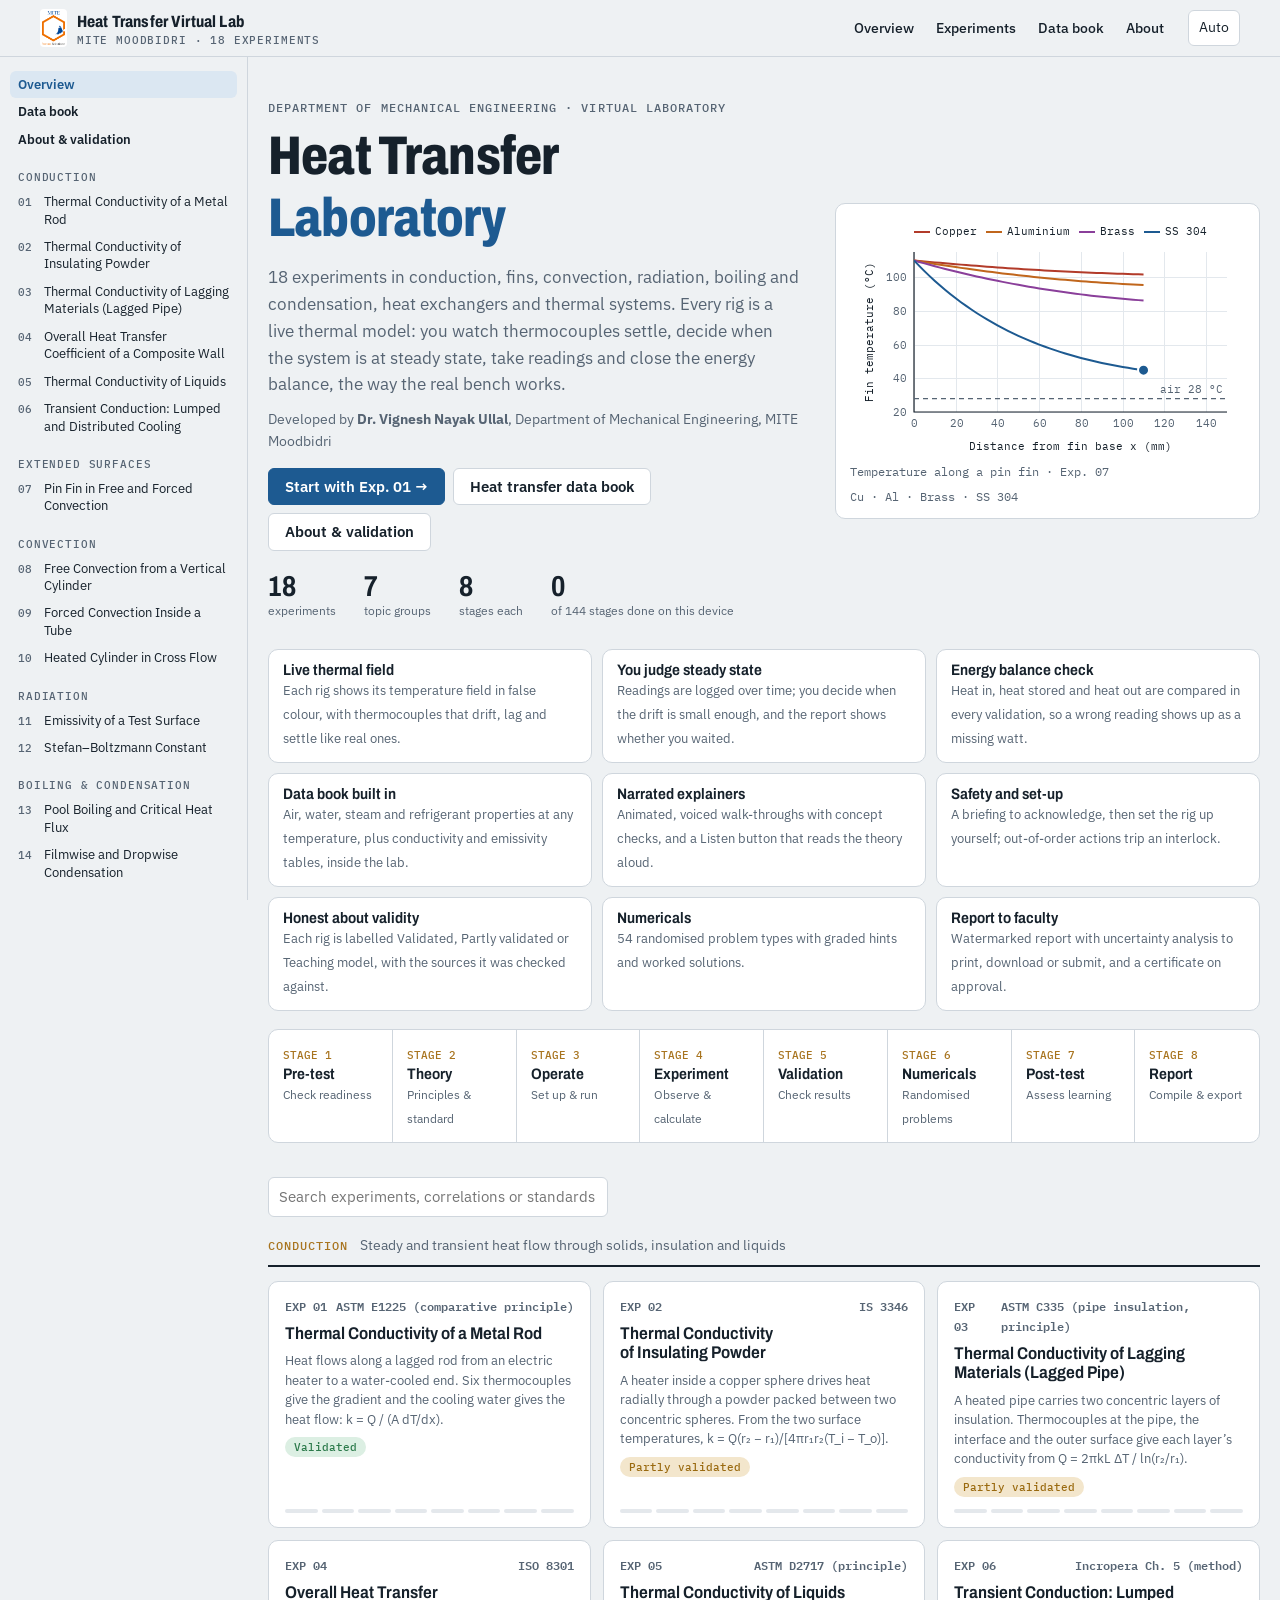
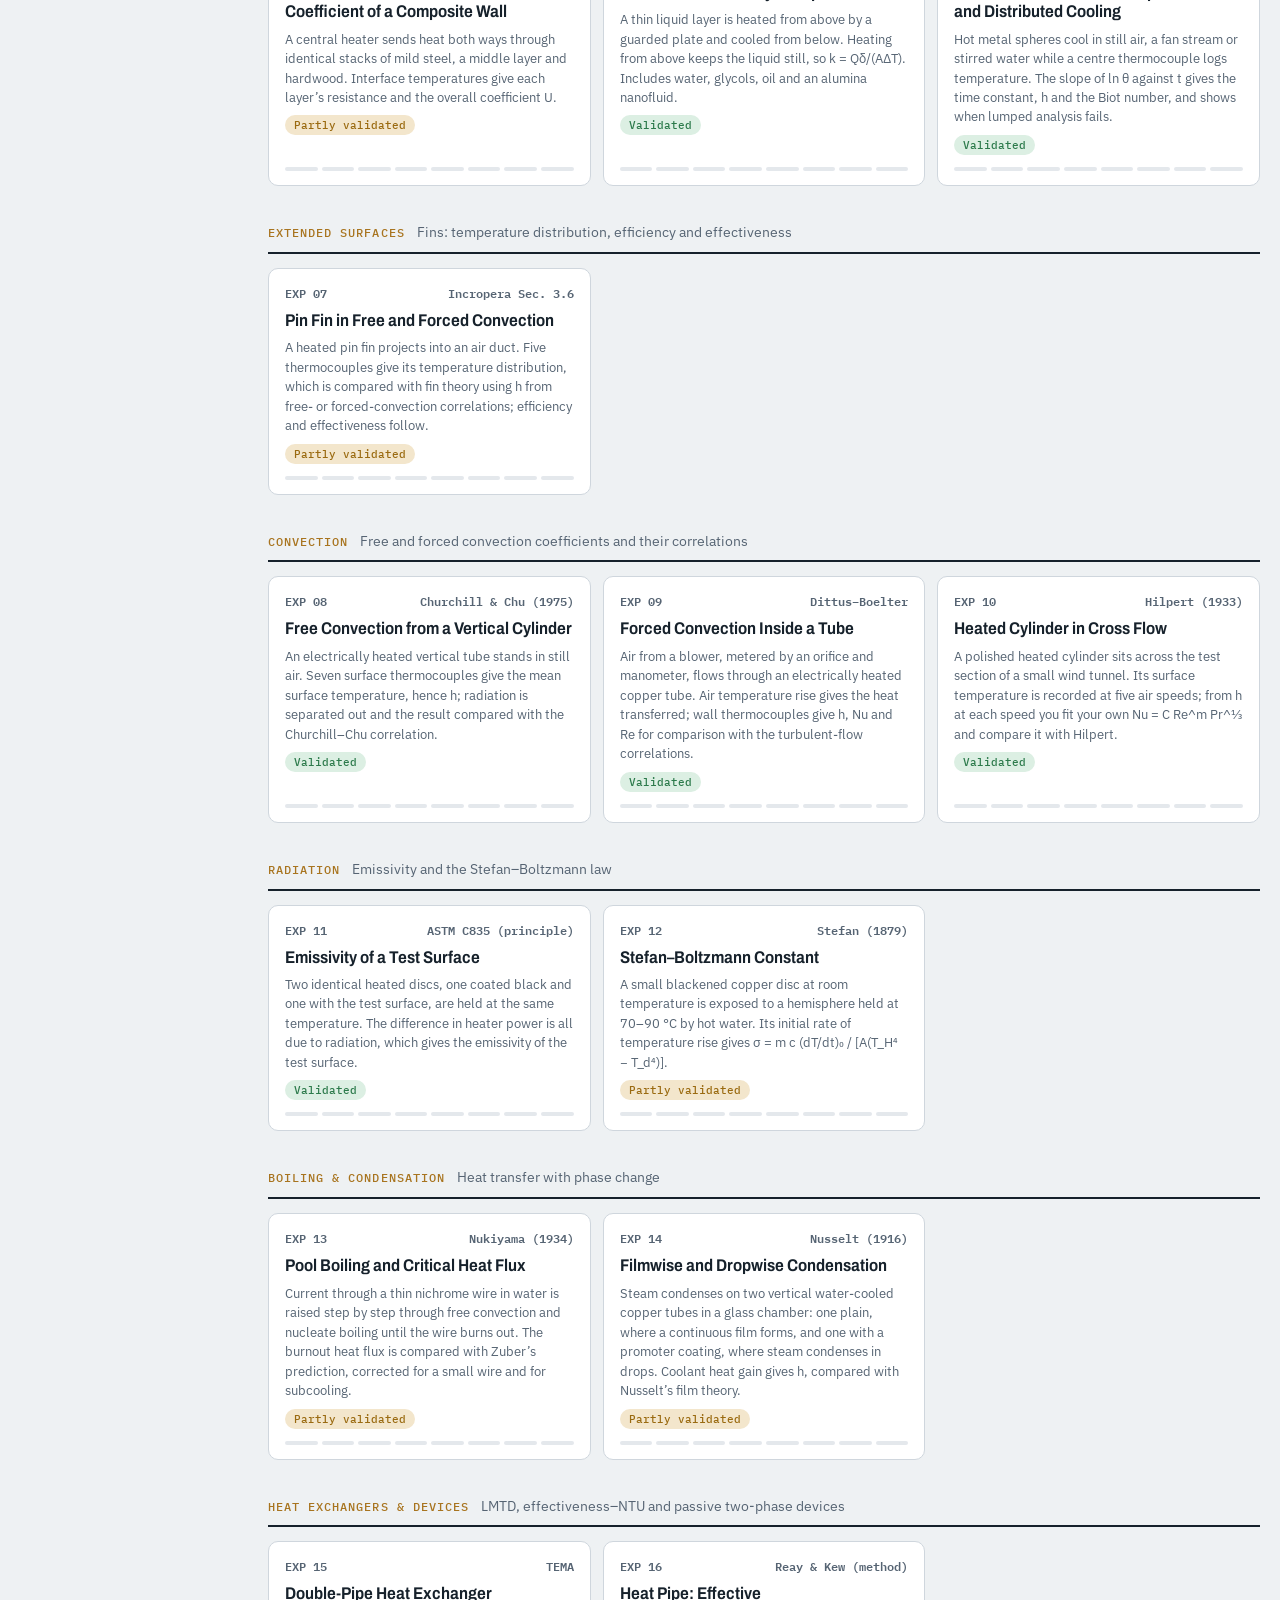
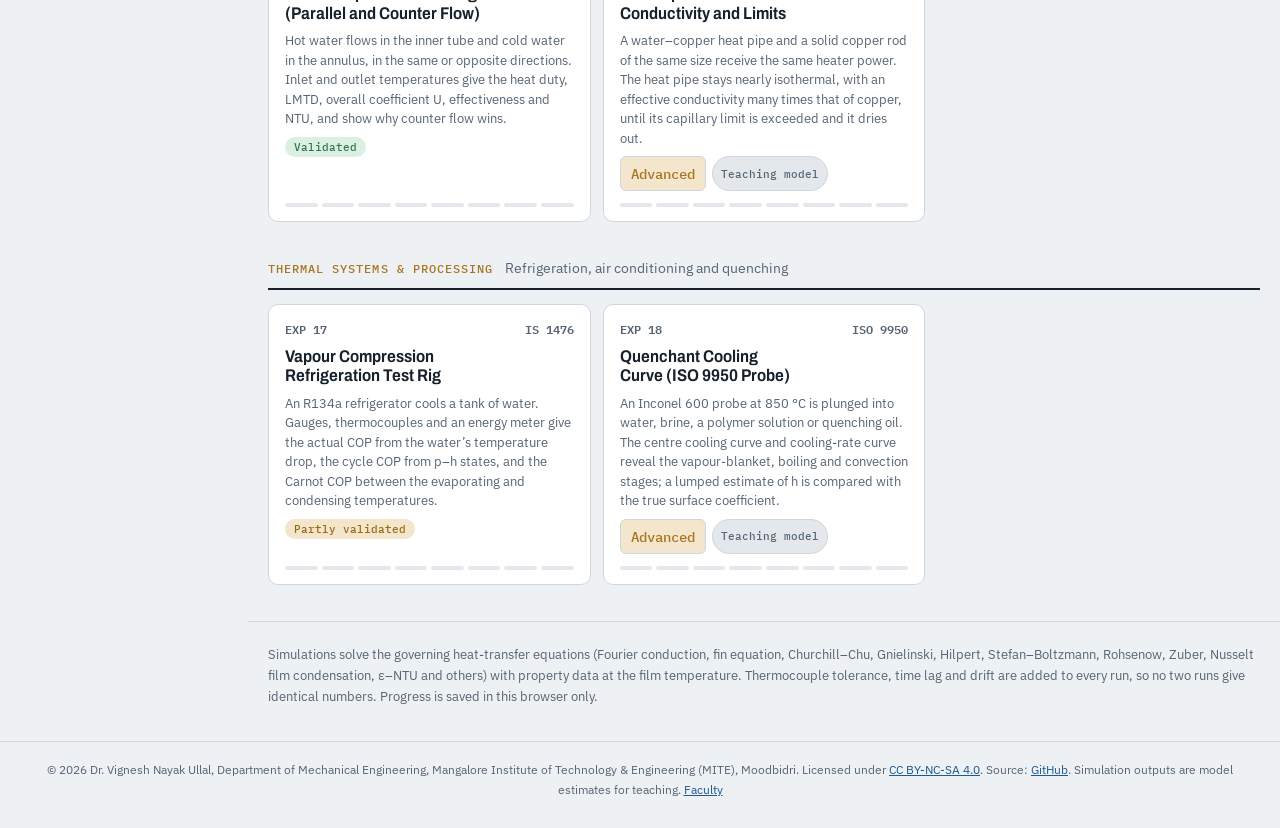
==== index.html @ 29c1ad01 "Heat Transfer Virtual Lab v1.0: 18 experiments, data book, live thermal fields Eight-stage virtual l" ====
<!doctype html>
<html lang="en">
<head>
<!-- Built file: edit dev.html and assets/, then run  node tools/build.js -->
<meta charset="utf-8">
<meta name="viewport" content="width=device-width, initial-scale=1, viewport-fit=cover">
<title>Heat Transfer Virtual Lab</title>
<meta name="description" content="Virtual heat transfer laboratory: simulated experiments in conduction, fins, convection, radiation, boiling and condensation, heat exchangers and thermal systems, each with pre-test, theory, operation, experiment, validation, numericals, post-test and report stages.">
<link rel="preconnect" href="https://fonts.googleapis.com">
<link rel="preconnect" href="https://fonts.gstatic.com" crossorigin>
<link rel="stylesheet" href="https://fonts.googleapis.com/css2?family=Archivo:wdth,wght@75..100,500..800&family=IBM+Plex+Sans:wght@400;500;600&family=IBM+Plex+Mono:wght@400;500&display=swap">
<style>
/* Layout concept: a test-house workbench — a quiet steel-grey ground, specimen data set in mono like a test certificate,
   one tempered-steel blue for action and a straw-temper accent for live/measured values. */
:root{
  --bg:#eef1f3; --surface:#ffffff; --sunk:#e4e8ec; --ink:#16212b; --muted:#566473; --line:#cfd6dd; --grid:#e3e8ed;
  --accent:#1d5a91; --accent-ink:#ffffff; --accent-soft:#dbe7f2; --straw:#a8741f; --straw-soft:#f3e6cc;
  --ok:#2c7a4b; --ok-soft:#dcefe3; --bad:#b23b2a; --bad-soft:#f6dfda; --warn:#9a6a10;
  --machine:#5b6b7a; --machine-2:#8796a4; --steel:#aab6c1; --steel-dark:#6f7d8a; --spec:#c9a46a; --fluid:#4f8fc7; --heat:#c4472f; --insul:#d9cfae; --cool:#5aa0d6;
  --s1:#1d5a91; --s2:#c0661c; --s3:#2c7a4b; --s4:#8a3f9a; --s5:#b23b2a; --s6:#4c7c86;
  --panel:#16212b; --panel-ink:#e9eef2; --paper:#ffffff; --paper-ink:#141c24; --paper-muted:#55606b; --paper-line:#c9d0d7;
  --f-display:"Archivo","Arial Narrow",Arial,sans-serif;
  --f-body:"IBM Plex Sans","Segoe UI",Roboto,Helvetica,Arial,sans-serif;
  --f-mono:"IBM Plex Mono",ui-monospace,"Cascadia Mono",Consolas,monospace;
  --r:6px; --r-lg:10px;
}
@media (prefers-color-scheme: dark){ :root:not([data-theme="light"]){
  --bg:#0f1419; --surface:#161e26; --sunk:#1c252f; --ink:#e2e8ee; --muted:#94a3b2; --line:#2c3845; --grid:#222c37;
  --accent:#6ea6dc; --accent-ink:#0b1520; --accent-soft:#1d3044; --straw:#dcaa5c; --straw-soft:#3a2f1d;
  --ok:#5fbf86; --ok-soft:#173226; --bad:#ec7b67; --bad-soft:#3b1f1a; --warn:#e2b04f;
  --machine:#7d8d9c; --machine-2:#5d6c7a; --steel:#8f9eab; --steel-dark:#cbd5de; --spec:#d8b47a; --fluid:#6aa7dd; --heat:#e0684e; --insul:#5e5640; --cool:#5a9fd8;
  --s1:#6ea6dc; --s2:#e8924a; --s3:#5fbf86; --s4:#c387d0; --s5:#ec7b67; --s6:#7fb5bf;
  --panel:#070b0f; --panel-ink:#dbe3ea;
  color-scheme:dark }}
:root[data-theme="dark"]{
  --bg:#0f1419; --surface:#161e26; --sunk:#1c252f; --ink:#e2e8ee; --muted:#94a3b2; --line:#2c3845; --grid:#222c37;
  --accent:#6ea6dc; --accent-ink:#0b1520; --accent-soft:#1d3044; --straw:#dcaa5c; --straw-soft:#3a2f1d;
  --ok:#5fbf86; --ok-soft:#173226; --bad:#ec7b67; --bad-soft:#3b1f1a; --warn:#e2b04f;
  --machine:#7d8d9c; --machine-2:#5d6c7a; --steel:#8f9eab; --steel-dark:#cbd5de; --spec:#d8b47a; --fluid:#6aa7dd; --heat:#e0684e; --insul:#5e5640; --cool:#5a9fd8;
  --s1:#6ea6dc; --s2:#e8924a; --s3:#5fbf86; --s4:#c387d0; --s5:#ec7b67; --s6:#7fb5bf;
  --panel:#070b0f; --panel-ink:#dbe3ea;
  color-scheme:dark }

*{box-sizing:border-box}
[hidden]{display:none!important}
html{-webkit-text-size-adjust:100%}
body{margin:0;background:var(--bg);color:var(--ink);font:15px/1.6 var(--f-body)}
a{color:var(--accent)}
h1,h2,h3,h4{font-family:var(--f-display);font-stretch:88%;line-height:1.15;text-wrap:balance;margin:0}
h1{font-size:clamp(1.7rem,3.6vw,2.6rem);font-weight:750;letter-spacing:-.01em}
h2{font-size:1.45rem;font-weight:700}
h3{font-size:1.12rem;font-weight:650}
h4{font-size:.98rem;font-weight:650}
p{margin:0}
.mono,code,kbd{font-family:var(--f-mono);font-size:.92em}
.num{font-variant-numeric:tabular-nums}
.eyebrow{font:500 .72rem/1.2 var(--f-mono);letter-spacing:.09em;text-transform:uppercase;color:var(--muted)}
.muted{color:var(--muted)}
.wrap{max-width:1240px;margin:0 auto;padding-inline:20px}
:focus-visible{outline:2px solid var(--accent);outline-offset:2px}
button,input,select,textarea{font:inherit;color:inherit}

/* ---------- top bar */
.topbar{position:sticky;top:env(safe-area-inset-top,0px);z-index:20;background:color-mix(in srgb,var(--bg) 88%,transparent);backdrop-filter:blur(8px);border-bottom:1px solid var(--line)}
.topbar .wrap{display:flex;align-items:center;gap:14px;min-height:56px;flex-wrap:wrap}
.brand{display:flex;align-items:center;gap:10px;text-decoration:none;color:var(--ink);min-width:0}
.brand-mark{width:30px;height:30px;flex:none}
.brand b{font:750 1.02rem/1.1 var(--f-display);font-stretch:80%;letter-spacing:.01em}
.brand span{display:block;font:500 .66rem/1.2 var(--f-mono);letter-spacing:.08em;text-transform:uppercase;color:var(--muted)}
.topbar .spacer{flex:1}
.iconbtn{border:1px solid var(--line);background:var(--surface);border-radius:var(--r);padding:6px 10px;cursor:pointer;font-size:.85rem;color:var(--ink)}
.iconbtn:hover{border-color:var(--accent)}

/* ---------- buttons & forms */
.btn{display:inline-flex;align-items:center;gap:8px;border:1px solid var(--accent);background:var(--accent);color:var(--accent-ink);border-radius:var(--r);padding:8px 16px;font-weight:600;cursor:pointer;text-decoration:none;font-size:.92rem;line-height:1.3}
.btn:hover{filter:brightness(1.07)}
.btn:disabled{opacity:.45;cursor:not-allowed;filter:none}
.btn.ghost{background:transparent;color:var(--accent)}
.btn.quiet{background:var(--surface);border-color:var(--line);color:var(--ink)}
.btn.small{padding:5px 11px;font-size:.84rem}
.field{display:flex;flex-direction:column;gap:4px;min-width:0}
.field label{font-size:.8rem;color:var(--muted);font-weight:500}
.field .hint{font-size:.74rem;color:var(--muted)}
input:not([type]),input[type=text],input[type=number],input[type=date],select,textarea{width:100%;background:var(--surface);border:1px solid var(--line);border-radius:var(--r);padding:7px 10px;font-size:.92rem}
textarea{min-height:84px;resize:vertical;line-height:1.5}
input:focus,select:focus,textarea:focus{border-color:var(--accent);outline:none;box-shadow:0 0 0 3px var(--accent-soft)}
input[type=range]{width:100%;accent-color:var(--accent)}
.unit-in{display:flex;align-items:stretch}
.unit-in input{border-top-right-radius:0;border-bottom-right-radius:0;font-family:var(--f-mono)}
.unit-in .u{display:flex;align-items:center;padding:0 9px;border:1px solid var(--line);border-left:0;border-radius:0 var(--r) var(--r) 0;background:var(--sunk);font:.78rem var(--f-mono);color:var(--muted);white-space:nowrap}

/* ---------- home */
.hero{padding-block:44px 28px;display:grid;grid-template-columns:minmax(0,1.25fr) minmax(0,1fr);gap:36px;align-items:center}
.hero h1{font-size:clamp(2rem,4.8vw,3.4rem);font-weight:800;font-stretch:78%;letter-spacing:-.015em}
.hero h1 em{font-style:normal;color:var(--accent)}
.hero p.lede{margin-top:14px;font-size:1.05rem;max-width:58ch;color:var(--muted)}
.hero-stats{display:flex;gap:28px;margin-top:22px;flex-wrap:wrap}
.hero-stats div{display:flex;flex-direction:column}
.hero-stats b{font:700 1.8rem/1 var(--f-display);font-stretch:80%}
.hero-stats span{font-size:.78rem;color:var(--muted)}
.hero-fig{background:var(--surface);border:1px solid var(--line);border-radius:var(--r-lg);padding:14px;min-width:0}
.hero-fig canvas{width:100%;height:240px;display:block}
.hero-fig .cap{display:flex;justify-content:space-between;gap:10px;font:.74rem var(--f-mono);color:var(--muted);margin-top:6px;flex-wrap:wrap}
.flow{display:flex;gap:0;margin:8px 0 34px;border:1px solid var(--line);border-radius:var(--r-lg);overflow:hidden;background:var(--surface);flex-wrap:wrap}
.flow div{flex:1 1 120px;padding:12px 14px;border-right:1px solid var(--line);min-width:0}
.flow div:last-child{border-right:0}
.flow b{display:block;font:650 .95rem var(--f-display);font-stretch:88%}
.flow span{font-size:.76rem;color:var(--muted)}
.flow i{font:500 .68rem var(--f-mono);font-style:normal;color:var(--straw)}
.toolbar{display:flex;gap:12px;align-items:center;margin-bottom:18px;flex-wrap:wrap}
.toolbar input{max-width:340px}
.cat{margin-bottom:36px}
.cat-head{display:flex;align-items:baseline;gap:12px;border-bottom:2px solid var(--ink);padding-bottom:8px;margin-bottom:14px;flex-wrap:wrap}
.cat-head .eyebrow{color:var(--straw)}
.cards{display:grid;grid-template-columns:repeat(auto-fill,minmax(260px,1fr));gap:12px}
.card{display:flex;flex-direction:column;gap:8px;background:var(--surface);border:1px solid var(--line);border-radius:var(--r-lg);padding:14px 16px;text-decoration:none;color:var(--ink);transition:border-color .15s,transform .15s;min-width:0}
.card:hover{border-color:var(--accent);transform:translateY(-1px)}
.card .no{font:600 .72rem var(--f-mono);color:var(--muted);display:flex;justify-content:space-between;gap:8px}
.card h3{font-size:1.06rem}
.card p{font-size:.84rem;color:var(--muted);line-height:1.45}
.pips{display:flex;gap:4px;margin-top:auto;padding-top:4px}
.pips i{flex:1;height:4px;border-radius:2px;background:var(--sunk)}
.pips i.on{background:var(--accent)}
.badge{display:inline-flex;align-items:center;gap:4px;font:500 .7rem var(--f-mono);padding:2px 7px;border-radius:999px;background:var(--sunk);color:var(--muted);white-space:nowrap}
.badge.opt{background:var(--straw-soft);color:var(--straw)}
.foot{border-top:1px solid var(--line);padding-block:22px 34px;color:var(--muted);font-size:.82rem;margin-top:20px}

/* ---------- experiment page */
.exp-head{padding-block:22px 14px;display:grid;grid-template-columns:minmax(0,1fr) auto;gap:16px;align-items:end}
.crumb{font-size:.82rem;color:var(--muted);margin-bottom:8px}
.crumb a{color:var(--muted)}
.exp-head .aim{margin-top:8px;color:var(--muted);max-width:80ch}
.chips{display:flex;gap:6px;flex-wrap:wrap;margin-top:10px}
.stages{display:grid;grid-template-columns:repeat(8,minmax(0,1fr));border:1px solid var(--line);border-radius:var(--r-lg);background:var(--surface);overflow:hidden;position:sticky;top:calc(env(safe-area-inset-top,0px) + 56px);z-index:10}
.stage-btn{display:flex;flex-direction:column;align-items:flex-start;gap:1px;border:0;border-right:1px solid var(--line);background:transparent;padding:9px 12px;cursor:pointer;text-align:left;min-width:0}
.stage-btn:last-child{border-right:0}
.stage-btn .k{font:500 .66rem var(--f-mono);color:var(--muted);display:flex;gap:6px;align-items:center}
.stage-btn .t{font:650 .92rem var(--f-display);font-stretch:88%;white-space:nowrap;overflow:hidden;text-overflow:ellipsis;max-width:100%}
.stage-btn .dot{width:7px;height:7px;border-radius:50%;background:var(--sunk);border:1px solid var(--line)}
.stage-btn.done .dot{background:var(--ok);border-color:var(--ok)}
.stage-btn.locked{opacity:.5}
.stage-btn[aria-selected=true]{background:var(--accent-soft);box-shadow:inset 0 -3px 0 var(--accent)}
.stage{padding-block:22px 10px;min-height:50vh}
.stage-foot{display:flex;justify-content:space-between;gap:10px;padding-block:14px 40px;border-top:1px solid var(--line);margin-top:20px;flex-wrap:wrap}
.panel{background:var(--surface);border:1px solid var(--line);border-radius:var(--r-lg);padding:16px 18px;min-width:0}
.panel-h{display:flex;justify-content:space-between;align-items:baseline;gap:10px;margin-bottom:12px;flex-wrap:wrap}
.grid2{display:grid;grid-template-columns:minmax(0,1fr) minmax(0,1fr);gap:16px}
.stack{display:flex;flex-direction:column;gap:16px}
.note{background:var(--straw-soft);border-left:3px solid var(--straw);padding:10px 14px;border-radius:0 var(--r) var(--r) 0;font-size:.9rem}
.note.info{background:var(--accent-soft);border-left-color:var(--accent)}
.note.bad{background:var(--bad-soft);border-left-color:var(--bad)}
.lockmsg{padding:40px 20px;text-align:center;color:var(--muted)}
.lockmsg h3{color:var(--ink);margin-bottom:8px}

/* theory prose */
.prose{max-width:78ch}
.prose h3{margin:26px 0 10px}
.prose h3:first-child{margin-top:0}
.prose p,.prose ul,.prose ol{margin:0 0 12px}
.prose li{margin-bottom:4px}
.theory-grid{display:grid;grid-template-columns:minmax(0,1fr) 320px;gap:28px;align-items:start}
.theory-side{position:sticky;top:150px;display:flex;flex-direction:column;gap:14px}
.eq{font-family:var(--f-mono);background:var(--sunk);border-radius:var(--r);padding:10px 14px;margin:8px 0 14px;overflow-x:auto;font-size:.92rem;line-height:1.7}
.eq .w{color:var(--muted);font-size:.82rem;font-family:var(--f-body);display:block;margin-top:4px}
.formula-list{display:flex;flex-direction:column;gap:8px}
.formula-list div{border-bottom:1px dashed var(--line);padding-bottom:8px}
.formula-list div:last-child{border-bottom:0}
.formula-list b{display:block;font-size:.78rem;color:var(--muted);font-weight:500}
.formula-list code{font-size:.86rem}
.tbl-wrap{overflow-x:auto;border:1px solid var(--line);border-radius:var(--r);margin:6px 0 14px}
table.t{border-collapse:collapse;width:100%;font-size:.86rem}
table.t th,table.t td{padding:6px 10px;border-bottom:1px solid var(--line);text-align:left;vertical-align:top}
table.t th{background:var(--sunk);font-weight:600;font-size:.78rem;white-space:nowrap}
table.t td.n,table.t th.n{text-align:right;font-family:var(--f-mono);font-variant-numeric:tabular-nums;white-space:nowrap}
table.t tr:last-child td{border-bottom:0}
.steps{counter-reset:s;list-style:none;padding:0;margin:0}
.steps li{counter-increment:s;position:relative;padding:4px 0 6px 34px;font-size:.92rem}
.steps li::before{content:counter(s);position:absolute;left:0;top:4px;width:22px;height:22px;border-radius:50%;background:var(--sunk);font:600 .74rem/22px var(--f-mono);text-align:center;color:var(--muted)}
.steps li.cur::before{background:var(--straw);color:var(--surface)}
.steps li.past::before{background:var(--accent);color:var(--accent-ink)}
.steps li.cur{font-weight:600}

/* quiz */
.quiz{display:flex;flex-direction:column;gap:14px;max-width:860px}
.q{background:var(--surface);border:1px solid var(--line);border-radius:var(--r-lg);padding:14px 16px}
.q .qt{font-weight:600;margin-bottom:10px;display:flex;gap:10px}
.q .qt span{font:600 .78rem var(--f-mono);color:var(--muted);padding-top:2px}
.opts{display:grid;grid-template-columns:repeat(2,minmax(0,1fr));gap:6px}
.opt{display:flex;gap:8px;align-items:flex-start;border:1px solid var(--line);border-radius:var(--r);padding:7px 10px;cursor:pointer;font-size:.9rem}
.opt:hover{border-color:var(--accent)}
.opt input{margin-top:4px;accent-color:var(--accent)}
.opt.right{border-color:var(--ok);background:var(--ok-soft)}
.opt.wrong{border-color:var(--bad);background:var(--bad-soft)}
.why{margin-top:8px;font-size:.84rem;color:var(--muted)}
.score{display:flex;gap:18px;align-items:center;padding:14px 18px;background:var(--surface);border:1px solid var(--line);border-radius:var(--r-lg);flex-wrap:wrap}
.score b{font:750 2rem/1 var(--f-display);font-stretch:80%}

/* operate */
.op-grid{display:grid;grid-template-columns:280px minmax(0,1fr);gap:16px;align-items:start}
.op-side{display:flex;flex-direction:column;gap:14px}
.params{display:flex;flex-direction:column;gap:10px}
.rig{background:var(--sunk);border-radius:var(--r-lg);border:1px solid var(--line);position:relative;overflow:hidden}
.rig svg{display:block;width:100%;height:auto;max-height:380px}
.su-cap{display:flex;flex-direction:column;gap:2px;background:var(--panel);color:var(--panel-ink);border-left:4px solid var(--straw);border-radius:var(--r);padding:9px 14px;font-size:.88rem;min-width:0}
.su-cap .eyebrow{color:var(--straw)}
.su-cap b{font:650 1rem var(--f-display);font-stretch:88%}
.su-cap span:last-child{opacity:.85}
.rig .su-layer text{fill:var(--ink);font:500 11px var(--f-mono)}
.rig .su-tag rect{fill:var(--panel)} .rig .su-tag text{fill:var(--panel-ink)}
.readouts{display:grid;grid-template-columns:repeat(auto-fit,minmax(130px,1fr));gap:1px;background:var(--line);border:1px solid var(--line);border-radius:var(--r);overflow:hidden}
.readouts div{background:var(--panel);color:var(--panel-ink);padding:7px 10px;min-width:0}
.readouts span{display:block;font:500 .64rem var(--f-mono);letter-spacing:.06em;text-transform:uppercase;opacity:.7;white-space:nowrap;overflow:hidden;text-overflow:ellipsis}
.readouts b{font:500 1.12rem var(--f-mono);font-variant-numeric:tabular-nums;color:var(--straw)}
.readouts i{font:400 .72rem var(--f-mono);font-style:normal;opacity:.7;margin-left:4px}
.controls{display:flex;gap:8px;align-items:center;flex-wrap:wrap}
.progress{height:6px;background:var(--sunk);border-radius:3px;overflow:hidden;flex:1;min-width:120px}
.progress i{display:block;height:100%;background:var(--straw);width:0}
.chart-box{position:relative;min-width:0}
.chart-box canvas{width:100%;height:340px;display:block}
.liveview{min-width:0}
.liveview canvas{width:100%;max-width:640px;height:auto;display:block;margin:0 auto;border-radius:var(--r);image-rendering:auto}

/* svg apparatus colours */
.rig .bg{fill:var(--sunk)}
.rig .mach{fill:var(--machine)} .rig .mach2{fill:var(--machine-2)} .rig .steel{fill:var(--steel)} .rig .steelD{fill:var(--steel-dark)}
.rig .spec{fill:var(--spec)} .rig .disp{fill:var(--panel)} .rig .ink{fill:var(--ink)} .rig .mut{fill:var(--muted)} .rig .acc{fill:var(--accent)} .rig .straw{fill:var(--straw)} .rig .fluid{fill:var(--fluid)} .rig .surf{fill:var(--surface)} .rig .bad{fill:var(--bad)} .rig .okf{fill:var(--ok)}
.rig .ln{stroke:var(--ink);fill:none} .rig .lnm{stroke:var(--muted);fill:none} .rig .lna{stroke:var(--accent);fill:none} .rig .lns{stroke:var(--straw);fill:none} .rig .lnb{stroke:var(--bad);fill:none}
.rig text{fill:var(--ink);font:500 11px var(--f-mono)}
.rig text.m{fill:var(--muted);font-size:10px}
.rig text.big{font:600 14px var(--f-mono);fill:var(--straw)}

/* experiment / calc */
.calc{display:flex;flex-direction:column;gap:0}
.calc-row{display:grid;grid-template-columns:minmax(0,1.4fr) minmax(0,1fr) 140px;gap:12px;align-items:center;padding:10px 0;border-bottom:1px solid var(--line)}
.calc-row:last-child{border-bottom:0}
.calc-row .lbl b{display:block;font-weight:600;font-size:.92rem}
.calc-row .lbl code{font-size:.78rem;color:var(--muted)}
.calc-row .st{font:500 .78rem var(--f-mono);text-align:right}
.st.ok{color:var(--ok)} .st.bad{color:var(--bad)}
.figure{display:flex;flex-direction:column;gap:8px;align-items:center}
.figure canvas{max-width:100%;height:auto;border-radius:var(--r);border:1px solid var(--line)}
.figure .cap{font-size:.8rem;color:var(--muted);text-align:center;max-width:70ch}

/* validation */
.vbar{display:grid;grid-template-columns:minmax(0,180px) minmax(0,1fr) 80px;gap:10px;align-items:center;font-size:.84rem;padding:4px 0}
.vbar .track{position:relative;height:14px;background:var(--sunk);border-radius:3px}
.vbar .tol{position:absolute;top:0;bottom:0;background:var(--ok-soft);border-left:1px dashed var(--ok);border-right:1px dashed var(--ok)}
.vbar .mid{position:absolute;top:-2px;bottom:-2px;width:1px;background:var(--muted);left:50%}
.vbar .mk{position:absolute;top:1px;width:12px;height:12px;border-radius:50%;margin-left:-6px;background:var(--accent)}
.vbar .mk.bad{background:var(--bad)}
.meter{display:flex;gap:16px;align-items:center;flex-wrap:wrap}
.meter .big{font:750 2.4rem/1 var(--f-display);font-stretch:78%}

/* report */
.rep-grid{display:grid;grid-template-columns:300px minmax(0,1fr);gap:18px;align-items:start}
.rep-form{display:flex;flex-direction:column;gap:10px;position:sticky;top:150px;max-height:calc(100vh - 170px);overflow:auto;padding-right:4px}
.sheet{background:var(--paper);color:var(--paper-ink);border:1px solid var(--line);border-radius:4px;padding:40px 46px;box-shadow:0 1px 0 var(--line);font-size:13.5px;line-height:1.55;min-width:0}
.sheet h1{font-size:1.5rem;color:var(--paper-ink)}
.sheet h2{font-size:1.05rem;color:var(--paper-ink);margin:22px 0 8px;padding-bottom:4px;border-bottom:1.5px solid var(--paper-ink);display:flex;gap:10px}
.sheet h2 span{font:600 .8rem var(--f-mono);color:var(--paper-muted);padding-top:3px}
.sheet h3{font-size:.95rem;margin:12px 0 6px;color:var(--paper-ink)}
.sheet p,.sheet ul,.sheet ol{margin:0 0 8px}
.sheet .tbl-wrap{border-color:var(--paper-line)}
.sheet table.t th{background:#eef1f4;color:var(--paper-ink)}
.sheet table.t th,.sheet table.t td{border-color:var(--paper-line);color:var(--paper-ink)}
.sheet .eq{background:#f1f3f5;color:var(--paper-ink)}
.sheet .eq .w{color:var(--paper-muted)}
.sheet .muted{color:var(--paper-muted)}
.sheet .rh{display:grid;grid-template-columns:minmax(0,1fr) auto;gap:14px;border-bottom:3px double var(--paper-ink);padding-bottom:12px}
.sheet .rh .inst{font:600 .74rem var(--f-mono);letter-spacing:.06em;text-transform:uppercase;color:var(--paper-muted)}
.sheet .meta{display:grid;grid-template-columns:repeat(3,minmax(0,1fr));gap:4px 16px;margin-top:12px;font-size:.82rem}
.sheet .meta b{font-weight:600}
.sheet img{max-width:100%;border:1px solid var(--paper-line)}
.sheet .figcap{font-size:.78rem;color:var(--paper-muted);text-align:center;margin:4px 0 12px}
.sheet .sig{display:grid;grid-template-columns:1fr 1fr 1fr;gap:20px;margin-top:40px}
.sheet .sig div{border-top:1px solid var(--paper-ink);padding-top:4px;font-size:.78rem;text-align:center}
.sheet .pass{color:#24703f;font-weight:600} .sheet .fail{color:#a93624;font-weight:600}
.sheet .kpis{display:grid;grid-template-columns:repeat(3,minmax(0,1fr));gap:8px;margin:8px 0}
.sheet .kpis div{border:1px solid var(--paper-line);border-radius:4px;padding:8px}
.sheet .kpis b{display:block;font:700 1.25rem var(--f-display);font-stretch:80%}
.sheet .kpis span{font-size:.72rem;color:var(--paper-muted)}


/* ---------- v2: site shell, rail, nav, footer */
.skip{position:absolute;left:-999px;top:0;background:var(--accent);color:var(--accent-ink);padding:8px 12px;z-index:100}
.skip:focus{left:8px;top:8px}
.topnav{display:flex;gap:2px}
.topnav a{color:var(--ink);text-decoration:none;font-size:.88rem;font-weight:500;padding:6px 10px;border-radius:var(--r)}
.topnav a:hover{background:var(--sunk)}
.railbtn{display:none;font-size:1.05rem;line-height:1;padding:6px 9px}
.shell{display:grid;grid-template-columns:248px minmax(0,1fr);align-items:start}
.rail{position:sticky;top:calc(env(safe-area-inset-top,0px) + 57px);max-height:calc(100vh - 57px);overflow-y:auto;border-right:1px solid var(--line);padding:14px 10px 30px;font-size:.84rem;background:var(--bg);overscroll-behavior:contain}
.rail a{display:flex;gap:8px;align-items:baseline;padding:5px 8px;border-radius:var(--r);color:var(--ink);text-decoration:none;line-height:1.3}
.rail a:hover{background:var(--sunk)}
.rail a[aria-current="page"]{background:var(--accent-soft);color:var(--accent);font-weight:600}
.rgrp{margin-bottom:12px}
.rcat{font:500 .66rem/1.2 var(--f-mono);letter-spacing:.08em;text-transform:uppercase;color:var(--muted);padding:6px 8px 4px}
.rno{font:500 .7rem var(--f-mono);color:var(--muted);flex:none;width:18px}
.rhome{font-weight:600}
#app{min-width:0}
#app .wrap{max-width:1180px}
.site-foot{border-top:1px solid var(--line);padding:18px 20px 28px;font-size:.78rem;color:var(--muted);text-align:center}
.credit{margin-top:10px;font-size:.86rem;color:var(--muted)}
.feats{display:grid;grid-template-columns:repeat(3,minmax(0,1fr));gap:10px;margin:0 0 18px}
.feats div{background:var(--surface);border:1px solid var(--line);border-radius:var(--r-lg);padding:12px 14px}
.feats b{display:block;font:650 .95rem var(--f-display);font-stretch:88%}
.feats span{font-size:.8rem;color:var(--muted)}
.card .chips{margin-top:0}
.vchip{display:inline-flex;align-items:center;font:500 .68rem var(--f-mono);padding:2px 8px;border-radius:999px;white-space:nowrap;border:1px solid transparent}
.vchip.ok{background:var(--ok-soft);color:var(--ok)}
.vchip.warn{background:var(--straw-soft);color:var(--warn)}
.vchip.muted{background:var(--sunk);color:var(--muted);border-color:var(--line)}
.ok{color:var(--ok)} .bad{color:var(--bad)}
.sr{position:absolute;width:1px;height:1px;overflow:hidden;clip:rect(0 0 0 0);white-space:nowrap}
.prose{max-width:80ch}.prose p,.prose ul,.prose ol{margin:0 0 10px}.prose h3{margin:20px 0 8px}
.citebox{background:var(--surface);border:1px solid var(--line);border-radius:var(--r);padding:12px 14px;display:flex;flex-direction:column;gap:8px;align-items:flex-start}
.citebox p{font-size:.86rem}
.bars{display:flex;flex-direction:column;gap:6px}
.bar{display:grid;grid-template-columns:minmax(120px,240px) minmax(0,1fr) 64px;gap:10px;align-items:center;font-size:.84rem}
.bt{height:14px;background:var(--sunk);border-radius:3px;overflow:hidden}
.bt i{display:block;height:100%;background:var(--accent);border-radius:3px}
.bv{text-align:right;font-family:var(--f-mono)}

/* ---------- v2: safety gate, set-up modes, interlock, modal */
.sgate{border-color:var(--bad);border-top-width:4px}
.sgrid{display:grid;grid-template-columns:repeat(2,minmax(0,1fr));gap:10px}
.sbox{border:1px solid var(--line);border-radius:var(--r);padding:10px 14px;background:var(--surface)}
.sbox h4{font-size:.86rem;margin-bottom:4px}
.sbox ul{margin:0;padding-left:18px;font-size:.86rem}
.sbox.haz{border-left:4px solid var(--bad)}
.sbox.ppe{border-left:4px solid var(--accent)}
.sbox.rules{border-left:4px solid var(--ok)}
.sbox.emerg{border-left:4px solid var(--straw)}
.ack{display:flex;gap:10px;align-items:flex-start;font-size:.9rem;background:var(--sunk);padding:10px 12px;border-radius:var(--r);cursor:pointer}
.ack input{margin-top:4px;width:18px;height:18px;accent-color:var(--accent);flex:none}
.seg{display:inline-flex;border:1px solid var(--line);border-radius:var(--r);overflow:hidden;background:var(--surface)}
.seg button{border:0;background:transparent;padding:6px 12px;font-size:.84rem;cursor:pointer;color:var(--ink)}
.seg button+button{border-left:1px solid var(--line)}
.seg button[aria-checked="true"]{background:var(--accent);color:var(--accent-ink);font-weight:600}
.seg button:disabled{opacity:.5;cursor:not-allowed}
.acts{display:flex;flex-wrap:wrap;gap:6px;margin-top:8px}
.act{border:1px dashed var(--accent);background:var(--surface);color:var(--ink);border-radius:var(--r);padding:6px 10px;font-size:.82rem;cursor:pointer;text-align:left}
.act:hover:not(:disabled){background:var(--accent-soft)}
.act.ok{border-style:solid;border-color:var(--ok);background:var(--ok-soft);color:var(--ok)}
.act:disabled{cursor:default}
.alarm{margin-top:8px;background:var(--bad-soft);border:1px solid var(--bad);color:var(--ink);border-radius:var(--r);padding:8px 12px;font-size:.86rem;animation:alarm .5s ease 2}
.alarm b{color:var(--bad)}
@keyframes alarm{50%{box-shadow:0 0 0 4px color-mix(in srgb,var(--bad) 30%,transparent)}}
.modal{position:fixed;inset:0;background:rgba(8,12,16,.55);z-index:60;display:flex;align-items:flex-start;justify-content:center;padding:6vh 16px;overflow-y:auto}
.modal-in{background:var(--bg);border:1px solid var(--line);border-radius:var(--r-lg);padding:18px;max-width:900px;width:100%}

/* ---------- v2: listen + explainer */
.listen{display:flex;flex-wrap:wrap;gap:10px;align-items:center;padding:10px 12px;background:var(--surface);border:1px solid var(--line);border-radius:var(--r-lg);margin-bottom:14px}
.theory-body .reading{background:var(--straw-soft);box-shadow:-6px 0 0 var(--straw-soft),6px 0 0 var(--straw-soft);border-radius:3px;transition:background .3s}
.xcard{background:var(--surface);border:1px solid var(--line);border-radius:var(--r-lg);padding:14px 16px;margin-bottom:18px}
.xhead{display:flex;justify-content:space-between;gap:12px;align-items:flex-start;margin-bottom:10px;flex-wrap:wrap}
.xstat{font:500 .78rem var(--f-mono);color:var(--ok)}
.xstage{display:grid;grid-template-columns:minmax(0,1.3fr) minmax(0,1fr);gap:10px;transition:opacity .3s}
.xstage.dim{opacity:.35}
.xstage:has(.xside[hidden]){grid-template-columns:1fr}
.xrig{min-width:0}
.xrig svg{width:100%;height:auto;max-height:360px;display:block}
.xside{min-width:0;background:var(--surface);border:1px solid var(--line);border-radius:var(--r-lg);padding:6px}
.xside canvas{width:100%;height:220px;display:block}
.xcap{min-height:3.2em;margin-top:10px;font-size:1rem;line-height:1.5;padding:10px 14px;border-left:3px solid var(--accent);background:var(--sunk);border-radius:0 var(--r) var(--r) 0}
.xcap .who{display:block;font:500 .68rem var(--f-mono);letter-spacing:.08em;text-transform:uppercase;color:var(--muted);margin-bottom:2px}
.xctl{margin-top:10px}
.xchaps{display:flex;flex-wrap:wrap;gap:6px;margin-top:10px}
.xchaps button{border:1px solid var(--line);background:var(--surface);border-radius:999px;padding:3px 10px;font-size:.78rem;cursor:pointer;color:var(--ink)}
.xchaps button.cur{border-color:var(--accent);background:var(--accent-soft);color:var(--accent);font-weight:600}
.qcard{margin-top:10px;border:1px solid var(--accent);border-radius:var(--r-lg);padding:14px 16px;background:var(--surface)}
.qcard h4{margin:6px 0 10px;font-size:1.02rem}
.tag{display:inline-block;font:500 .68rem var(--f-mono);letter-spacing:.06em;text-transform:uppercase;background:var(--accent-soft);color:var(--accent);padding:2px 8px;border-radius:999px}
.xopts{display:grid;gap:6px}
.xopt{text-align:left;border:1px solid var(--line);background:var(--surface);border-radius:var(--r);padding:8px 12px;cursor:pointer;color:var(--ink);font-size:.9rem}
.xopt:hover:not(:disabled){border-color:var(--accent)}
.xopt.right{border-color:var(--ok);background:var(--ok-soft)}
.xopt.wrong{border-color:var(--bad);background:var(--bad-soft)}
.xopt:disabled{cursor:default}
.xfb{margin-top:10px;font-size:.9rem}

/* ---------- v2: numericals, feedback, report extras */
.numcard{border-top:4px solid var(--accent)}
.numq{font-size:1.02rem;margin:8px 0 12px;max-width:75ch}
.numrow{display:flex;flex-wrap:wrap;gap:8px;align-items:center}
.hint{background:var(--straw-soft);border-left:3px solid var(--straw);padding:7px 12px;border-radius:0 var(--r) var(--r) 0;font-size:.88rem;margin-bottom:8px}
.fbform{border:1px solid var(--accent);margin:0}
.fbform legend{padding:0 6px;font-size:.92rem}
.lik{display:flex;flex-direction:column;gap:4px;padding:7px 0;border-bottom:1px solid var(--grid)}
.likq{font-size:.84rem}
.likopts{display:flex;gap:6px}
.likopts label{cursor:pointer}
.likopts input{position:absolute;opacity:0;width:1px;height:1px}
.likopts span{display:inline-flex;width:34px;height:30px;align-items:center;justify-content:center;border:1px solid var(--line);border-radius:var(--r);font:500 .84rem var(--f-mono);background:var(--surface)}
.likopts input:checked+span{background:var(--accent);border-color:var(--accent);color:var(--accent-ink)}
.likopts input:focus-visible+span{outline:2px solid var(--accent);outline-offset:2px}
.fbdone{display:flex;justify-content:space-between;align-items:center;gap:10px;flex-wrap:wrap;border-color:var(--ok)}
.sheet{position:relative;overflow:hidden}
.sheet>*{position:relative}
.sheet>.wmark{position:absolute;inset:-25% -40%;display:flex;flex-wrap:wrap;align-content:flex-start;justify-content:space-around;gap:150px 60px;pointer-events:none;transform:rotate(-28deg);opacity:.075;z-index:0;user-select:none}
.wmark span{font:700 1.2rem var(--f-mono);white-space:nowrap;color:var(--paper-ink)}
.rfoot{margin-top:18px;font:.72rem var(--f-mono);color:var(--paper-muted);border-top:1px solid var(--paper-line);padding-top:8px}
.print-lock{display:none}
@media (max-width:1100px){
  .shell{grid-template-columns:1fr}
  .railbtn{display:inline-block}
  .rail{position:fixed;top:57px;left:0;bottom:0;width:min(300px,86vw);max-height:none;z-index:40;transform:translateX(-102%);transition:transform .2s;box-shadow:4px 0 18px rgba(0,0,0,.18)}
  body.rail-open .rail{transform:none}
}
@media (max-width:980px){
  .hero{grid-template-columns:1fr}
  .feats{grid-template-columns:1fr 1fr}
  .xstage{grid-template-columns:1fr}
  .op-grid,.rep-grid,.theory-grid{grid-template-columns:1fr}
  .theory-side,.rep-form{position:static;max-height:none}
  .grid2{grid-template-columns:1fr}
}
@media (max-width:720px){
  .stages{grid-template-columns:repeat(8,minmax(78px,1fr));overflow-x:auto}
  .stage-btn .t{font-size:.8rem}
  .opts{grid-template-columns:1fr}
  .calc-row{grid-template-columns:1fr}
  .calc-row .st{text-align:left}
  .exp-head{grid-template-columns:1fr}
  .sheet{padding:22px 18px}
  .sheet .meta,.sheet .kpis{grid-template-columns:1fr 1fr}
  .vbar{grid-template-columns:1fr;gap:2px}
  .topnav{display:none}
  .topbar .wrap{flex-wrap:nowrap;gap:10px;padding-inline:12px}
  .brand span{display:none}
  .brand b{font-size:.95rem}
  .sgrid,.feats{grid-template-columns:1fr}
  .bar{grid-template-columns:minmax(0,1fr) 60px}.bar .bt{grid-column:1/-1;grid-row:2}
  .chart-box canvas{height:280px}
}
@media (prefers-reduced-motion:reduce){*{transition:none!important;animation:none!important}}
@media print{
  body{background:#fff}
  .topbar,.stages,.stage-foot,.rep-form,.exp-head,.no-print,.rail,.site-foot,.modal{display:none!important}
  .shell{display:block}
  .sheet[data-locked]{display:none!important}
  .sheet[data-locked]+.print-lock{display:block;font-size:14pt;padding:40px}
  .sheet>.wmark{opacity:.07;-webkit-print-color-adjust:exact;print-color-adjust:exact}
  .rep-grid{display:block}
  .sheet{border:0;box-shadow:none;padding:0}
  .sheet h2{break-after:avoid}
  .sheet table,.sheet img{break-inside:avoid}
  .wrap{padding:0;max-width:none}
}
/* ---------- v2: certificates */
.certlist{list-style:none;margin:0;padding:0;font-size:.84rem;color:var(--muted)}
.certlist li.ok{color:var(--ok)}
.certprev{width:100%;height:auto;display:block;border:1px solid var(--line);border-radius:var(--r);margin:6px 0 8px;background:#fcfbf7}
@media print{.certcard{display:none!important}}
.factabs{display:flex;gap:4px;margin:18px 0 0;border-bottom:1px solid var(--line)}
.factabs button{border:0;background:none;cursor:pointer;padding:8px 14px;font-weight:600;border-bottom:3px solid transparent;color:var(--muted);font-size:.92rem}
.factabs button[aria-selected="true"]{border-color:var(--accent);color:var(--ink)}
/* v2.1: MITE logo */
.brand-logo{height:38px;width:auto;flex:none;display:block;background:#fff;border-radius:4px;padding:2px}
.sheet .rh{grid-template-columns:auto minmax(0,1fr) auto;align-items:center}
.sheet .rh .rlogo{height:74px;width:auto;display:block}
.hero-logo{height:64px;width:auto;margin-bottom:12px;display:block}

/* heat transfer rig parts */
.rig .heat{fill:var(--heat)} .rig .lnh{stroke:#ffd9a8} .rig .insul{fill:var(--insul)} .rig .cool{fill:var(--cool)} .rig .glass{fill:var(--fluid);fill-opacity:.14;stroke:var(--fluid);stroke-width:1.2}
.rig .tcb{fill:#ffd34d;stroke:#16212b;stroke-width:1} .rig .tcw{stroke:#d9a420;fill:none;stroke-width:1}
.rig .arr line{stroke:var(--accent)} .rig .arr path{fill:var(--accent)} .rig .arrh line{stroke:var(--heat)} .rig .arrh path{fill:var(--heat)} .rig .arrc line{stroke:var(--cool)} .rig .arrc path{fill:var(--cool)}
.rig .flow{fill:none;stroke-dasharray:8 16;stroke-linecap:round}
.rig .flowc{stroke:var(--cool)} .rig .floww{stroke:var(--heat)} .rig .flowa{stroke:var(--muted)}
.rig .hatch{fill:url(#hatch)}
.liveview canvas{border-radius:var(--r)}
.ssnote{font-size:.84rem;border-left:3px solid var(--straw);padding:6px 10px;background:var(--straw-soft);border-radius:4px;margin-top:6px}

</style>
<script>document.write('<script src="config.js?t='+Date.now()+'"><\/script>')</script>
</head>
<body>
<a class="skip" href="#app">Skip to content</a>
<header class="topbar">
  <div class="wrap">
    <button class="iconbtn railbtn" id="railBtn" type="button" aria-label="Show experiment list" aria-controls="rail">☰</button>
    <a class="brand" href="#">
      <img class="brand-logo" id="brandLogo" alt="MITE logo" width="26" height="38">
      <div><b>Heat Transfer Virtual Lab</b><span>MITE Moodbidri · 18 experiments</span></div>
    </a>
    <div class="spacer"></div>
    <nav class="topnav" aria-label="Main"><a href="#">Overview</a><a href="#lab">Experiments</a><a href="#databook">Data book</a><a href="#about">About</a></nav>
    <button class="iconbtn" id="themeBtn" title="Switch colour theme">Auto</button>
  </div>
</header>
<div class="shell"><nav class="rail" id="rail" aria-label="Experiments"></nav><main id="app"></main></div>
<footer class="site-foot">© 2026 Dr. Vignesh Nayak Ullal, Department of Mechanical Engineering, Mangalore Institute of Technology &amp; Engineering (MITE), Moodbidri. Licensed under <a href="https://creativecommons.org/licenses/by-nc-sa/4.0/" rel="license noopener" target="_blank">CC BY-NC-SA 4.0</a>. Source: <a href="https://github.com/nayakvignesh113-bot/Heat-Transfer_Virtual_Lab" target="_blank" rel="noopener">GitHub</a>. Simulation outputs are model estimates for teaching. <a href="#faculty">Faculty</a></footer>

<script>
/* ---- assets/js/core.js ---- */
/* Heat Transfer Virtual Lab — core engine
   Each experiment registers a definition object (see README.md). The engine provides the
   eight-stage workflow: Pre-test → Theory → Operate → Experiment → Validation → Numericals → Post-test → Report. */
(function () {
  'use strict';
  const LAB = (window.LAB = { exps: {}, list: [] });
  LAB.register = function (e) { LAB.exps[e.id] = e; LAB.list.push(e); };
  LAB.CATS = [
    ['cond', 'Conduction', 'Steady and transient heat flow through solids, insulation and liquids'],
    ['fin', 'Extended surfaces', 'Fins: temperature distribution, efficiency and effectiveness'],
    ['conv', 'Convection', 'Free and forced convection coefficients and their correlations'],
    ['rad', 'Radiation', 'Emissivity and the Stefan–Boltzmann law'],
    ['phase', 'Boiling & condensation', 'Heat transfer with phase change'],
    ['hx', 'Heat exchangers & devices', 'LMTD, effectiveness–NTU and passive two-phase devices'],
    ['sys', 'Thermal systems & processing', 'Refrigeration, air conditioning and quenching']
  ];
  const STAGES = [
    ['pre', 'Pre-test', 'Check readiness'],
    ['theory', 'Theory', 'Principles & standard'],
    ['operate', 'Operate', 'Set up & run'],
    ['experiment', 'Experiment', 'Observe & calculate'],
    ['validation', 'Validation', 'Check results'],
    ['num', 'Numericals', 'Randomised problems'],
    ['post', 'Post-test', 'Assess learning'],
    ['report', 'Report', 'Compile & export']
  ];
  LAB.STAGES = STAGES;
  LAB.EMBED = (() => { try { return window.self !== window.top; } catch (e) { return true; } })();
  const EMBED = (() => { try { return window.self !== window.top; } catch (e) { return true; } })();

  /* ------------------------------------------------------------------ utilities */
  const U = (LAB.U = {
    rng(seed) { let a = seed >>> 0; return function () { a |= 0; a = (a + 0x6d2b79f5) | 0; let t = Math.imul(a ^ (a >>> 15), 1 | a); t = (t + Math.imul(t ^ (t >>> 7), 61 | t)) ^ t; return ((t ^ (t >>> 14)) >>> 0) / 4294967296; }; },
    gauss(r) { let u = 0, v = 0; while (!u) u = r(); while (!v) v = r(); return Math.sqrt(-2 * Math.log(u)) * Math.cos(2 * Math.PI * v); },
    q(x, res) { return Math.round(x / res) * res; },
    f(x, d) { if (x == null || !isFinite(x)) return '—'; const s = (+x).toFixed(d == null ? 2 : d); return s === '-0' || /^-0\.0*$/.test(s) ? s.slice(1) : s; },
    sig(x, n) { if (!isFinite(x)) return '—'; if (x === 0) return '0'; const d = Math.max(0, n - 1 - Math.floor(Math.log10(Math.abs(x)))); return U.f(x, Math.min(d, 8)); },
    sci(x, n) { if (!isFinite(x)) return '—'; if (x === 0) return '0'; const e = Math.floor(Math.log10(Math.abs(x))); if (e >= -2 && e < 5) return U.sig(x, n || 3); const m = x / Math.pow(10, e); return U.f(m, (n || 3) - 1) + '×10' + U.sup(e); },
    sup(n) { const m = { '-': '⁻', 0: '⁰', 1: '¹', 2: '²', 3: '³', 4: '⁴', 5: '⁵', 6: '⁶', 7: '⁷', 8: '⁸', 9: '⁹' }; return String(n).split('').map(c => m[c] || c).join(''); },
    lin(a, b, n) { const o = []; for (let i = 0; i < n; i++) o.push(a + (b - a) * i / (n - 1)); return o; },
    mean(a) { return a.reduce((s, v) => s + v, 0) / a.length; },
    sd(a) { if (a.length < 2) return 0; const m = U.mean(a); return Math.sqrt(a.reduce((s, v) => s + (v - m) * (v - m), 0) / (a.length - 1)); },
    clamp(x, a, b) { return Math.max(a, Math.min(b, x)); },
    linfit(x, y) { const n = x.length, mx = U.mean(x), my = U.mean(y); let sxy = 0, sxx = 0, syy = 0; for (let i = 0; i < n; i++) { sxy += (x[i] - mx) * (y[i] - my); sxx += (x[i] - mx) ** 2; syy += (y[i] - my) ** 2; } const m = sxy / sxx; return { m, c: my - m * mx, r2: syy ? (sxy * sxy) / (sxx * syy) : 1 }; },
    interp(xs, ys, x) { if (x <= xs[0]) return ys[0]; for (let i = 1; i < xs.length; i++) if (x <= xs[i]) { const t = (x - xs[i - 1]) / (xs[i] - xs[i - 1]); return ys[i - 1] + t * (ys[i] - ys[i - 1]); } return ys[ys.length - 1]; },
    inv(xs, ys, y) { for (let i = 1; i < xs.length; i++) { const a = ys[i - 1], b = ys[i]; if ((a - y) * (b - y) <= 0 && a !== b) return xs[i - 1] + (y - a) / (b - a) * (xs[i] - xs[i - 1]); } return NaN; },
    bisect(fn, a, b, it) { let fa = fn(a); for (let i = 0; i < (it || 80); i++) { const m = (a + b) / 2, fm = fn(m); if (fa * fm <= 0) b = m; else { a = m; fa = fm; } } return (a + b) / 2; },
    esc(s) { return String(s).replace(/[&<>"]/g, c => ({ '&': '&amp;', '<': '&lt;', '>': '&gt;', '"': '&quot;' }[c])); },
    pick(r, arr) { return arr[Math.floor(r() * arr.length)]; },
    pct(a, b) { return b === 0 ? NaN : (a - b) / Math.abs(b) * 100; },
    ease(t) { return t < .5 ? 2 * t * t : 1 - Math.pow(-2 * t + 2, 2) / 2; },
    seg(f, a, b) { return U.clamp((f - a) / (b - a), 0, 1); }
  });
  const $ = (s, el) => (el || document).querySelector(s);
  const h = (tag, attrs, html) => { const e = document.createElement(tag); if (attrs) for (const k in attrs) { if (k === 'class') e.className = attrs[k]; else e.setAttribute(k, attrs[k]); } if (html != null) e.innerHTML = html; return e; };
  LAB.h = h;

  /* ------------------------------------------------------------------ storage */
  const Store = (LAB.Store = {
    get(k, d) { try { const v = localStorage.getItem('htl:' + k); return v ? JSON.parse(v) : d; } catch (e) { return d; } },
    set(k, v) { try { localStorage.setItem('htl:' + k, JSON.stringify(v)); } catch (e) { } }
  });
  const memState = {};
  function st(id) { if (!memState[id]) memState[id] = Store.get('exp:' + id, {}) || {}; return memState[id]; }
  function save(id) { Store.set('exp:' + id, memState[id]); }
  LAB.state = st;
  LAB.save = id => save(id);

  /* ------------------------------------------------------------------ palette & plotter */
  const PAPER = { bg: '#ffffff', ink: '#141c24', muted: '#55606b', line: '#c9d0d7', grid: '#e9edf1', s1: '#1d5a91', s2: '#c0661c', s3: '#2c7a4b', s4: '#8a3f9a', s5: '#b23b2a', s6: '#4c7c86', straw: '#a8741f', accent: '#1d5a91', ok: '#2c7a4b', bad: '#b23b2a', surface: '#ffffff' };
  function themePal() { const cs = getComputedStyle(document.documentElement); const g = n => cs.getPropertyValue('--' + n).trim(); const p = {}; ['ink', 'muted', 'line', 'grid', 's1', 's2', 's3', 's4', 's5', 's6', 'straw', 'accent', 'ok', 'bad', 'surface'].forEach(k => p[k] = g(k)); p.bg = g('surface'); return p; }
  LAB.pal = themePal;
  function niceStep(span, n) { const raw = span / n; const mag = Math.pow(10, Math.floor(Math.log10(raw))); const r = raw / mag; return (r < 1.5 ? 1 : r < 3 ? 2 : r < 7 ? 5 : 10) * mag; }
  function axis(min, max, log, n) {
    if (log) { const lo = Math.floor(Math.log10(min)), hi = Math.ceil(Math.log10(max)); const t = []; for (let k = lo; k <= hi; k++) t.push(Math.pow(10, k)); return { min: Math.pow(10, lo), max: Math.pow(10, hi), ticks: t, log: true, fmt: v => '10' + U.sup(Math.round(Math.log10(v))) }; }
    if (max === min) { max = min + 1; }
    const step = niceStep(max - min, n || 6); const lo = Math.floor(min / step + 1e-9) * step, hi = Math.ceil(max / step - 1e-9) * step; const t = []; for (let v = lo; v <= hi + step * 1e-6; v += step) t.push(Math.abs(v) < step * 1e-9 ? 0 : v);
    const dec = Math.max(0, -Math.floor(Math.log10(step) + 1e-9)); return { min: lo, max: hi, ticks: t, log: false, fmt: v => (Math.abs(v) >= 1e5 ? v.toExponential(1) : U.f(v, dec)) };
  }
  LAB.plot = function (canvas, cfg, opt) {
    opt = opt || {}; const pal = opt.pal || themePal(); const dpr = opt.dpr || window.devicePixelRatio || 1;
    const W = opt.w || canvas.clientWidth || 640, H = opt.h || canvas.clientHeight || 340;
    canvas.width = Math.round(W * dpr); canvas.height = Math.round(H * dpr); const g = canvas.getContext('2d'); g.setTransform(dpr, 0, 0, dpr, 0, 0);
    g.fillStyle = opt.bg || pal.bg; g.fillRect(0, 0, W, H);
    const series = (cfg.series || []).filter(s => s && s.x && s.x.length);
    const col = c => (c && pal[c]) || c || pal.s1;
    // ranges
    let xs = [], ys = []; series.forEach(s => { if (s.noscale) return; s.x.forEach((v, i) => { if (isFinite(v) && isFinite(s.y[i]) && (!cfg.xlog || v > 0) && (!cfg.ylog || s.y[i] > 0)) { xs.push(v); ys.push(s.y[i]); } }); });
    (cfg.hlines || []).forEach(l => ys.push(l.y)); (cfg.vlines || []).forEach(l => xs.push(l.x));
    let xmin = cfg.xmin != null ? cfg.xmin : Math.min(...xs), xmax = cfg.xmax != null ? cfg.xmax : Math.max(...xs);
    let ymin = cfg.ymin != null ? cfg.ymin : Math.min(...ys), ymax = cfg.ymax != null ? cfg.ymax : Math.max(...ys);
    if (!xs.length) { xmin = 0; xmax = 1; } if (!ys.length) { ymin = 0; ymax = 1; }
    if (!cfg.xlog && cfg.xmin == null && xmin >= 0 && xmin < 0.35 * xmax && cfg.xzero !== false) xmin = 0;
    if (!cfg.ylog && cfg.ymin == null && ymin >= 0 && ymin < 0.35 * ymax && cfg.yzero !== false) ymin = 0;
    if (!cfg.ylog && cfg.ymax == null) ymax += (ymax - ymin) * 0.04;
    const ax = axis(xmin, xmax, cfg.xlog, opt.xt || 7), ay = axis(ymin, ymax, cfg.ylog, opt.yt || 6);
    if (cfg.xmin != null && !cfg.xlog) ax.min = cfg.xmin; if (cfg.xmax != null && !cfg.xlog) ax.max = cfg.xmax;
    if (cfg.ymin != null && !cfg.ylog) ay.min = cfg.ymin; if (cfg.ymax != null && !cfg.ylog) ay.max = cfg.ymax;
    const named = series.filter(s => s.name && !s.nolegend);
    const fs = opt.fs || 11; g.font = `${fs}px ${getComputedStyle(document.body).getPropertyValue('--f-mono') || 'monospace'}`;
    const ml = 64, mr = 18, mt = named.length ? 34 : 16, mb = 46; const pw = W - ml - mr, ph = H - mt - mb;
    const X = v => ml + (ax.log ? (Math.log10(v) - Math.log10(ax.min)) / (Math.log10(ax.max) - Math.log10(ax.min)) : (v - ax.min) / (ax.max - ax.min)) * pw;
    const Y = v => mt + ph - (ay.log ? (Math.log10(v) - Math.log10(ay.min)) / (Math.log10(ay.max) - Math.log10(ay.min)) : (v - ay.min) / (ay.max - ay.min)) * ph;
    // grid
    g.lineWidth = 1; g.strokeStyle = pal.grid; g.fillStyle = pal.muted; g.textAlign = 'center'; g.textBaseline = 'top';
    ax.ticks.forEach(t => { if (t < ax.min - 1e-12 || t > ax.max * (1 + 1e-9) + 1e-12) return; const x = Math.round(X(t)) + .5; g.beginPath(); g.moveTo(x, mt); g.lineTo(x, mt + ph); g.stroke(); g.fillText(ax.fmt(t), x, mt + ph + 6); });
    g.textAlign = 'right'; g.textBaseline = 'middle';
    ay.ticks.forEach(t => { if (t < ay.min - 1e-12 || t > ay.max * (1 + 1e-9) + 1e-12) return; const y = Math.round(Y(t)) + .5; g.beginPath(); g.moveTo(ml, y); g.lineTo(ml + pw, y); g.stroke(); g.fillText(ay.fmt(t), ml - 7, y); });
    if (ax.log) { g.strokeStyle = pal.grid; for (let d = Math.log10(ax.min); d < Math.log10(ax.max); d++) for (let k = 2; k < 10; k++) { const x = X(k * Math.pow(10, d)); g.globalAlpha = .45; g.beginPath(); g.moveTo(x, mt); g.lineTo(x, mt + ph); g.stroke(); g.globalAlpha = 1; } }
    if (ay.log) { for (let d = Math.log10(ay.min); d < Math.log10(ay.max); d++) for (let k = 2; k < 10; k++) { const y = Y(k * Math.pow(10, d)); g.globalAlpha = .45; g.beginPath(); g.moveTo(ml, y); g.lineTo(ml + pw, y); g.stroke(); g.globalAlpha = 1; } }
    g.strokeStyle = pal.ink; g.lineWidth = 1.2; g.beginPath(); g.moveTo(ml, mt); g.lineTo(ml, mt + ph); g.lineTo(ml + pw, mt + ph); g.stroke();
    // labels
    g.fillStyle = pal.ink; g.textAlign = 'center'; g.textBaseline = 'alphabetic'; g.fillText(cfg.xlabel || '', ml + pw / 2, H - 8);
    g.save(); g.translate(14, mt + ph / 2); g.rotate(-Math.PI / 2); g.textBaseline = 'top'; g.fillText(cfg.ylabel || '', 0, 0); g.restore();
    // clip
    g.save(); g.beginPath(); g.rect(ml, mt - 2, pw + 2, ph + 4); g.clip();
    (cfg.bands || []).forEach(b => { g.fillStyle = col(b.color || 'ok'); g.globalAlpha = b.alpha || .12; if (b.y0 != null) g.fillRect(ml, Y(b.y1), pw, Y(b.y0) - Y(b.y1)); else g.fillRect(X(b.x0), mt, X(b.x1) - X(b.x0), ph); g.globalAlpha = 1; });
    const frac = cfg.frac == null ? 1 : cfg.frac;
    const dyn = series.filter(s => !s.static); const total = dyn.reduce((a, s) => a + s.x.length, 0); let budget = Math.round(frac * total); let head = null;
    series.forEach((s, si) => {
      let n = s.x.length; if (!s.static) { if (cfg.parallel) n = Math.round(frac * n); else { n = Math.min(n, budget); budget -= n; } } if (n <= 0) return;
      const c = col(s.color || 's' + ((si % 6) + 1)); g.strokeStyle = c; g.fillStyle = c; g.lineWidth = s.width || 2; g.setLineDash(s.dash ? [6, 4] : []);
      const type = s.type || 'line';
      if (type === 'bar') { const bw = s.bw || pw / (s.x.length * 1.6); for (let i = 0; i < n; i++) { const y0 = Y(ay.log ? ay.min : Math.max(ay.min, 0)); g.globalAlpha = .85; g.fillRect(X(s.x[i]) - bw / 2, Y(s.y[i]), bw, y0 - Y(s.y[i])); } g.globalAlpha = 1; }
      if (type === 'line' || type === 'linepts' || type === 'area') {
        g.beginPath(); let started = false; for (let i = 0; i < n; i++) { const xv = s.x[i], yv = s.y[i]; if (!isFinite(xv) || !isFinite(yv) || (cfg.xlog && xv <= 0) || (cfg.ylog && yv <= 0)) { started = false; continue; } if (!started) { g.moveTo(X(xv), Y(yv)); started = true; } else g.lineTo(X(xv), Y(yv)); } g.stroke();
        if (type === 'area') { g.lineTo(X(s.x[n - 1]), Y(Math.max(ay.min, 0))); g.lineTo(X(s.x[0]), Y(Math.max(ay.min, 0))); g.closePath(); g.globalAlpha = .12; g.fill(); g.globalAlpha = 1; }
      }
      if (type === 'scatter' || type === 'linepts') { g.setLineDash([]); for (let i = 0; i < n; i++) { if ((cfg.xlog && s.x[i] <= 0) || (cfg.ylog && s.y[i] <= 0)) continue; const open = s.open && s.open[i]; g.beginPath(); g.arc(X(s.x[i]), Y(s.y[i]), s.r || 3.6, 0, 7); if (open) { g.lineWidth = 1.6; g.fillStyle = pal.bg; g.fill(); g.stroke(); g.fillStyle = c; } else g.fill(); } }
      if (type === 'stem') { for (let i = 0; i < n; i++) { g.beginPath(); g.moveTo(X(s.x[i]), Y(ay.min)); g.lineTo(X(s.x[i]), Y(s.y[i])); g.stroke(); } }
      g.setLineDash([]);
      if (!s.static && n < s.x.length && frac < 1) head = [X(s.x[n - 1]), Y(s.y[n - 1]), c];
      if (!s.static && frac < 1 && n === s.x.length && budget <= 0) head = [X(s.x[n - 1]), Y(s.y[n - 1]), c];
    });
    (cfg.hlines || []).forEach(l => { g.strokeStyle = col(l.color || 'muted'); g.lineWidth = 1.2; g.setLineDash([5, 4]); g.beginPath(); g.moveTo(ml, Y(l.y)); g.lineTo(ml + pw, Y(l.y)); g.stroke(); g.setLineDash([]); if (l.label) { g.fillStyle = col(l.color || 'muted'); g.textAlign = 'right'; g.textBaseline = 'bottom'; g.fillText(l.label, ml + pw - 4, Y(l.y) - 3); } });
    (cfg.vlines || []).forEach(l => { g.strokeStyle = col(l.color || 'muted'); g.lineWidth = 1.2; g.setLineDash([5, 4]); g.beginPath(); g.moveTo(X(l.x), mt); g.lineTo(X(l.x), mt + ph); g.stroke(); g.setLineDash([]); if (l.label) { g.fillStyle = col(l.color || 'muted'); g.textAlign = 'left'; g.textBaseline = 'top'; g.fillText(l.label, X(l.x) + 4, mt + 4); } });
    (cfg.marks || []).forEach(m => { if (m.frac != null && frac < m.frac) return; g.fillStyle = col(m.color || 'straw'); g.beginPath(); g.arc(X(m.x), Y(m.y), 4.5, 0, 7); g.fill(); if (m.text) { g.textAlign = m.align || 'left'; g.textBaseline = 'bottom'; g.fillText(m.text, X(m.x) + (m.align === 'right' ? -7 : 7), Y(m.y) - 5); } });
    if (head) { g.fillStyle = head[2]; g.beginPath(); g.arc(head[0], head[1], 5.5, 0, 7); g.fill(); g.strokeStyle = pal.bg; g.lineWidth = 2; g.stroke(); }
    g.restore();
    // legend
    if (named.length) { let x = ml; g.textAlign = 'left'; g.textBaseline = 'middle'; named.forEach((s) => { const si = series.indexOf(s); const c = col(s.color || 's' + ((si % 6) + 1)); g.fillStyle = c; g.strokeStyle = c; g.lineWidth = 2; if (s.type === 'scatter') { g.beginPath(); g.arc(x + 7, 14, 4, 0, 7); g.fill(); } else { g.setLineDash(s.dash ? [5, 3] : []); g.beginPath(); g.moveTo(x, 14); g.lineTo(x + 16, 14); g.stroke(); g.setLineDash([]); } g.fillStyle = pal.ink; g.fillText(s.name, x + 21, 14); x += 30 + g.measureText(s.name).width; if (x > W - 80) x = ml; }); }
    if (cfg.title) { g.fillStyle = pal.muted; g.textAlign = 'right'; g.textBaseline = 'middle'; g.fillText(cfg.title, W - mr, named.length ? 14 : 8); }
    return { X, Y, ml, mt, pw, ph };
  };
  LAB.plotImage = function (cfg, w, hgt) { const c = document.createElement('canvas'); LAB.plot(c, cfg, { pal: PAPER, w: w || 900, h: hgt || 480, dpr: 2, fs: 12 }); return c.toDataURL('image/png'); };

  /* ------------------------------------------------------------------ simulation cache */
  const simCache = {};
  function getSim(e, S) {
    if (!S.ran || S.seed == null) return null;
    const key = e.id + '|' + JSON.stringify(S.params) + '|' + S.seed;
    if (!simCache[key]) { try { simCache[key] = e.simulate(paramsOf(e, S), U.rng(S.seed)); } catch (err) { console.error(err); return null; } }
    return simCache[key];
  }
  LAB.getSim = getSim;
  function paramsOf(e, S) { const p = {}; (e.params || []).forEach(d => { let v = S.params && S.params[d.id] != null ? S.params[d.id] : d.def; if (d.type !== 'select' || /^-?\d+(\.\d+)?$/.test(String(v))) v = +v; p[d.id] = v; }); return p; }
  LAB.paramsOf = paramsOf;

  /* ------------------------------------------------------------------ app shell */
  const app = () => $('#app');
  let current = null; // {e, stage}
  let anim = null;
  function stopAnim() { if (anim) { cancelAnimationFrame(anim.raf); anim = null; } if (LAB.ext && LAB.ext.stopAudio) LAB.ext.stopAudio(); }

  function route() {
    stopAnim();
    const hash = location.hash.replace('#', '');
    const [id, stage] = hash.split('-s-');
    if (id && LAB.exps[id]) openExp(LAB.exps[id], stage); else if (id === 'about' && LAB.ext && LAB.ext.about) { current = null; LAB.ext.about(app()); } else if (id === 'databook' && LAB.ext && LAB.ext.databook) { current = null; LAB.ext.databook(app()); } else if (id === 'lab') { location.replace('#' + LAB.list[0].id); return; } else if (id === 'faculty' && LAB.ext && LAB.ext.faculty) { current = null; LAB.ext.faculty(app()); } else if (id && id.startsWith('verify-') && LAB.ext && LAB.ext.verify) { current = null; LAB.ext.verify(app(), decodeURIComponent(id.slice(7))); } else home();
    if (LAB.ext && LAB.ext.markRail) LAB.ext.markRail(id && LAB.exps[id] ? id : (['about', 'databook'].includes(id) ? id : 'home'));
    window.scrollTo(0, 0);
  }
  LAB.go = (id, stage) => { location.hash = id + (stage ? '-s-' + stage : ''); };

  function stageDone(e, S, k) {
    switch (k) {
      case 'pre': return S.pre && S.pre.score != null;
      case 'theory': return !!S.theorySeen;
      case 'operate': return !!S.ran;
      case 'experiment': { const sim = getSim(e, S); if (!sim) return false; const c = e.calcs(sim, paramsOf(e, S)); return c.every(x => S.calc && S.calc[x.key] != null && S.calc[x.key] !== ''); }
      case 'validation': return !!(S.valid && S.valid.done);
      case 'num': return !!(S.num && S.num.solved > 0);
      case 'post': return S.post && S.post.score != null;
      case 'report': return !!S.reportSeen;
    }
  }
  function progress(e) { const S = st(e.id); return STAGES.map(s => stageDone(e, S, s[0])); }

  /* ------------------------------------------------------------------ home */
  function home() {
    current = null; document.title = 'Heat Transfer Virtual Lab';
    const done = LAB.list.reduce((a, e) => a + progress(e).filter(Boolean).length, 0);
    const N = LAB.list.length, nNum = LAB.list.reduce((a, e) => a + ((LAB.NUM && LAB.NUM[e.id]) || []).length, 0);
    const el = app(); el.innerHTML = '';
    const hero = h('section', { class: 'wrap hero' }, `
      <div>
        <p class="eyebrow">Department of Mechanical Engineering · Virtual Laboratory</p>
        <h1 style="margin-top:10px">Heat Transfer<br><em>Laboratory</em></h1>
        <p class="lede">${N} experiments in conduction, fins, convection, radiation, boiling and condensation, heat exchangers and thermal systems. Every rig is a live thermal model: you watch thermocouples settle, decide when the system is at steady state, take readings and close the energy balance, the way the real bench works.</p>
        <p class="credit">Developed by <b>Dr. Vignesh Nayak Ullal</b>, Department of Mechanical Engineering, MITE Moodbidri</p>
        <div class="controls" style="margin-top:16px"><a class="btn" href="#lab">Start with Exp. 01 →</a><a class="btn quiet" href="#databook">Heat transfer data book</a><a class="btn quiet" href="#about">About &amp; validation</a></div>
        <div class="hero-stats"><div><b class="num">${N}</b><span>experiments</span></div><div><b class="num">${LAB.CATS.length}</b><span>topic groups</span></div><div><b class="num">${STAGES.length}</b><span>stages each</span></div><div><b class="num">${done}</b><span>of ${N * STAGES.length} stages done on this device</span></div></div>
      </div>
      <div class="hero-fig"><canvas id="heroChart" aria-label="Animated temperature distributions along pin fins of copper, aluminium, brass and stainless steel"></canvas>
        <div class="cap"><span>Temperature along a pin fin · Exp. 07</span><span>Cu · Al · Brass · SS 304</span></div></div>`);
    el.appendChild(hero);
    el.appendChild(h('section', { class: 'wrap' }, `<div class="feats">${[['Live thermal field', 'Each rig shows its temperature field in false colour, with thermocouples that drift, lag and settle like real ones.'], ['You judge steady state', 'Readings are logged over time; you decide when the drift is small enough, and the report shows whether you waited.'], ['Energy balance check', 'Heat in, heat stored and heat out are compared in every validation, so a wrong reading shows up as a missing watt.'], ['Data book built in', 'Air, water, steam and refrigerant properties at any temperature, plus conductivity and emissivity tables, inside the lab.'], ['Narrated explainers', 'Animated, voiced walk-throughs with concept checks, and a Listen button that reads the theory aloud.'], ['Safety and set-up', 'A briefing to acknowledge, then set the rig up yourself; out-of-order actions trip an interlock.'], ['Honest about validity', 'Each rig is labelled Validated, Partly validated or Teaching model, with the sources it was checked against.'], ['Numericals', `${nNum} randomised problem types with graded hints and worked solutions.`], ['Report to faculty', 'Watermarked report with uncertainty analysis to print, download or submit, and a certificate on approval.']].map(f => `<div><b>${f[0]}</b><span>${f[1]}</span></div>`).join('')}</div>`));
    el.appendChild(h('section', { class: 'wrap' }, `<div class="flow">${STAGES.map((s, i) => `<div><i>STAGE ${i + 1}</i><b>${s[1]}</b><span>${s[2]}</span></div>`).join('')}</div>`));
    const list = h('section', { class: 'wrap' });
    list.innerHTML = `<div class="toolbar"><input type="text" id="q" placeholder="Search experiments, correlations or standards" aria-label="Search experiments"><span class="muted" id="qn" style="font-size:.85rem"></span></div><div id="cats"></div>`;
    el.appendChild(list);
    el.appendChild(h('footer', { class: 'wrap foot' }, `Simulations solve the governing heat-transfer equations (Fourier conduction, fin equation, Churchill–Chu, Gnielinski, Hilpert, Stefan–Boltzmann, Rohsenow, Zuber, Nusselt film condensation, ε–NTU and others) with property data at the film temperature. Thermocouple tolerance, time lag and drift are added to every run, so no two runs give identical numbers. Progress is saved in this browser only.`));
    const draw = () => {
      const q = ($('#q').value || '').toLowerCase(); let n = 0;
      $('#cats').innerHTML = LAB.CATS.map(([k, name, sub]) => {
        const es = LAB.list.filter(e => e.cat === k && (!q || (e.title + ' ' + e.std + ' ' + (e.tags || '') + ' ' + e.short).toLowerCase().includes(q)));
        n += es.length; if (!es.length) return '';
        return `<div class="cat"><div class="cat-head"><span class="eyebrow">${name}</span><span class="muted" style="font-size:.85rem">${sub}</span></div><div class="cards">${es.map(e => { const pr = progress(e); return `<a class="card" href="#${e.id}"><div class="no"><span>EXP ${String(e.no).padStart(2, '0')}</span><span>${e.std.split('/')[0].trim()}</span></div><h3>${e.title}</h3><p>${e.short}</p><span class="chips">${e.advanced ? '<span class="badge opt">Advanced</span>' : ''}${LAB.ext && LAB.ext.chip ? LAB.ext.chip(e.id) : ''}</span><div class="pips" title="${pr.filter(Boolean).length} of ${STAGES.length} stages done">${pr.map(d => `<i class="${d ? 'on' : ''}"></i>`).join('')}</div></a>`; }).join('')}</div></div>`;
      }).join('') || '<p class="muted">No experiment matches that search.</p>';
      $('#qn').textContent = q ? n + ' found' : '';
    };
    $('#q').addEventListener('input', draw); draw();
    heroAnim();
  }
  function heroAnim() {
    const c = $('#heroChart'); if (!c) return;
    // pin fin, D 12 mm, L 150 mm, h 12 W/m²K, base 110 °C, air 28 °C, insulated-tip-corrected length
    const D = 0.012, L = 0.15, hh = 12, Tb = 110, Ta = 28;
    const mk = k => { const m = Math.sqrt(4 * hh / (k * D)), Lc = L + D / 4, x = [], y = []; for (let i = 0; i <= 60; i++) { const xi = L * i / 60; x.push(xi * 1000); y.push(Ta + (Tb - Ta) * Math.cosh(m * (Lc - xi)) / Math.cosh(m * Lc)); } return { x, y }; };
    const cfg = { xlabel: 'Distance from fin base x (mm)', ylabel: 'Fin temperature (°C)', series: [{ name: 'Copper', ...mk(386), color: 's5' }, { name: 'Aluminium', ...mk(204), color: 's2' }, { name: 'Brass', ...mk(110), color: 's4' }, { name: 'SS 304', ...mk(15), color: 's1' }], ymin: 20, ymax: 115, xmax: 150, hlines: [{ y: Ta, label: 'air 28 °C', color: 'muted' }], parallel: true };
    const reduce = window.matchMedia('(prefers-reduced-motion: reduce)').matches;
    if (reduce) { LAB.plot(c, cfg); return; }
    let t0 = null; const loop = (t) => { if (!document.body.contains(c)) return; if (t0 == null) t0 = t; const f = Math.min(1, (t - t0) / 3200); LAB.plot(c, { ...cfg, frac: U.ease(f) }); if (f < 1) requestAnimationFrame(loop); }; requestAnimationFrame(loop);
  }

  /* ------------------------------------------------------------------ experiment shell */
  function openExp(e, stage) {
    const S = st(e.id); S.params = S.params || {};
    const k = STAGES.some(s => s[0] === stage) ? stage : (S.tab || 'pre');
    S.tab = k; save(e.id); current = { e, stage: k };
    document.title = `Exp ${e.no} · ${e.title} — Heat Transfer Lab`;
    const catName = (LAB.CATS.find(c => c[0] === e.cat) || [])[1];
    const el = app(); el.innerHTML = '';
    const head = h('section', { class: 'wrap exp-head' }, `
      <div><div class="crumb"><a href="#">All experiments</a> / ${catName}</div>
        <p class="eyebrow">Experiment ${String(e.no).padStart(2, '0')}</p><h1>${e.title}</h1>
        <p class="aim"><b>Aim:</b> ${e.aim}</p>
        <div class="chips"><span class="badge">${e.std}</span>${e.advanced ? '<span class="badge opt">Advanced</span>' : ''}</div></div>
      <div class="no-print" style="display:flex;gap:8px">${navBtns(e)}</div>`);
    el.appendChild(head);
    const nav = h('div', { class: 'wrap' }); const bar = h('nav', { class: 'stages', role: 'tablist', 'aria-label': 'Experiment stages' }); nav.appendChild(bar); el.appendChild(nav);
    const body = h('section', { class: 'wrap stage', id: 'stage' }); el.appendChild(body);
    const foot = h('div', { class: 'wrap stage-foot' }); el.appendChild(foot);
    drawBar(e, bar); renderStage(e, k, body); drawFoot(e, k, foot);
  }
  function navBtns(e) { const i = LAB.list.indexOf(e); const p = LAB.list[i - 1], n = LAB.list[i + 1]; return (p ? `<a class="btn quiet small" href="#${p.id}" title="${p.title}">← Exp ${p.no}</a>` : '') + (n ? `<a class="btn quiet small" href="#${n.id}" title="${n.title}">Exp ${n.no} →</a>` : ''); }
  function locked(e, S, k) { if (['experiment', 'validation', 'report'].includes(k)) return !S.ran; if (k === 'post') return !(S.valid && S.valid.done); return false; }
  function drawBar(e, bar) {
    const S = st(e.id); bar.innerHTML = STAGES.map((s, i) => `<button class="stage-btn ${stageDone(e, S, s[0]) ? 'done' : ''} ${locked(e, S, s[0]) ? 'locked' : ''}" role="tab" aria-selected="${current && current.stage === s[0]}" data-k="${s[0]}"><span class="k"><i class="dot"></i>${String(i + 1).padStart(2, '0')}</span><span class="t">${s[1]}</span></button>`).join('');
    bar.querySelectorAll('button').forEach(b => b.onclick = () => switchStage(e, b.dataset.k));
  }
  function switchStage(e, k) { stopAnim(); const S = st(e.id); S.tab = k; save(e.id); current.stage = k; history.replaceState(null, '', '#' + e.id + '-s-' + k); const body = $('#stage'); renderStage(e, k, body); drawBar(e, $('.stages')); drawFoot(e, k, $('.stage-foot')); const top = $('.stages').getBoundingClientRect().top + window.scrollY - 70; if (window.scrollY > top) window.scrollTo(0, top); }
  LAB.switchStage = (k) => current && switchStage(current.e, k);
  function refreshBar() { if (current) drawBar(current.e, $('.stages')); }
  function drawFoot(e, k, foot) {
    const i = STAGES.findIndex(s => s[0] === k); const p = STAGES[i - 1], n = STAGES[i + 1];
    foot.innerHTML = `<div>${p ? `<button class="btn quiet" data-k="${p[0]}">← ${p[1]}</button>` : `<a class="btn quiet" href="#">← All experiments</a>`}</div><div>${n ? `<button class="btn" data-k="${n[0]}">Next: ${n[1]} →</button>` : (navNext(e))}</div>`;
    foot.querySelectorAll('button[data-k]').forEach(b => b.onclick = () => switchStage(e, b.dataset.k));
  }
  function navNext(e) { const n = LAB.list[LAB.list.indexOf(e) + 1]; return n ? `<a class="btn" href="#${n.id}">Next experiment: ${n.title} →</a>` : `<a class="btn" href="#">Back to all experiments</a>`; }

  function renderStage(e, k, body) {
    const S = st(e.id); body.innerHTML = '';
    if (locked(e, S, k)) {
      const why = k === 'post' ? ['Complete validation first', 'The post-test opens after you have checked your calculated results in the Validation stage.', 'validation', 'Go to Validation'] : ['Run the test first', 'This stage uses the data from your own run. Set up the apparatus in the Operate stage and run the test.', 'operate', 'Go to Operate'];
      body.innerHTML = `<div class="panel lockmsg"><h3>${why[0]}</h3><p>${why[1]}</p><p style="margin-top:14px"><button class="btn" id="golock">${why[3]}</button></p></div>`;
      $('#golock').onclick = () => switchStage(e, why[2]); return;
    }
    ({ pre: stPre, theory: stTheory, operate: stOperate, experiment: stExperiment, validation: stValidation, num: (e, b, S) => LAB.ext.numericals(e, b, S, { save: () => save(e.id), refreshBar }), post: stPost, report: stReport })[k](e, body, S);
  }

  /* ------------------------------------------------------------------ quiz */
  function quiz(e, body, S, which) {
    const qs = e[which]; const rec = S[which] || {}; const answers = rec.ans || [];
    const submitted = rec.score != null;
    const intro = which === 'pre' ? `<p class="muted" style="max-width:70ch">Five questions on what you should know before you walk up to the machine. Your first score is kept for the report, so attempt it honestly before reading the theory.</p>` :
      `<p class="muted" style="max-width:70ch">Five questions that check what you learned from running the test and interpreting your data. Compared with your pre-test score in the report.</p>`;
    body.innerHTML = `<div class="stack">${intro}<div id="qscore"></div><div class="quiz">${qs.map((q, i) => `<div class="q" data-i="${i}"><div class="qt"><span>Q${i + 1}</span><div>${q.q}</div></div><div class="opts">${q.o.map((o, j) => `<label class="opt ${submitted ? (j === q.a ? 'right' : (answers[i] === j ? 'wrong' : '')) : ''}"><input type="radio" name="q${i}" value="${j}" ${answers[i] === j ? 'checked' : ''} ${submitted ? 'disabled' : ''}><span>${o}</span></label>`).join('')}</div>${submitted ? `<div class="why"><b>${answers[i] === q.a ? 'Correct.' : 'Answer: ' + q.o[q.a] + '.'}</b> ${q.why || ''}</div>` : ''}</div>`).join('')}</div><div class="controls">${submitted ? `<button class="btn quiet" id="retake">Retake</button>` : `<button class="btn" id="submitq">Submit answers</button><span class="muted" id="qmsg" style="font-size:.85rem"></span>`}</div></div>`;
    if (submitted) {
      const other = which === 'post' && S.pre && S.pre.score != null ? `<div><span class="eyebrow">Pre-test</span><br><b class="num">${S.pre.score}%</b></div><div><span class="eyebrow">Normalised gain</span><br><b class="num">${gain(S)}</b></div>` : '';
      $('#qscore').innerHTML = `<div class="score"><div><span class="eyebrow">${which === 'pre' ? 'Pre-test' : 'Post-test'} score</span><br><b class="num">${rec.score}%</b></div><div><span class="eyebrow">First attempt</span><br><b class="num">${rec.first}%</b></div>${other}<div class="muted" style="font-size:.85rem;max-width:40ch">${rec.score >= 80 ? 'Well prepared.' : rec.score >= 60 ? 'Adequate. Review the explanations below.' : 'Review the explanations and the Theory stage before moving on.'}</div></div>`;
      $('#retake').onclick = () => { S[which] = { first: rec.first, attempts: rec.attempts }; save(e.id); quiz(e, body, S, which); refreshBar(); };
    } else {
      body.querySelectorAll('input[type=radio]').forEach(r => r.onchange = () => { const i = +r.name.slice(1); answers[i] = +r.value; S[which] = Object.assign(rec, { ans: answers }); save(e.id); });
      $('#submitq').onclick = () => {
        if (qs.some((q, i) => answers[i] == null)) { $('#qmsg').textContent = 'Answer all ' + qs.length + ' questions to submit.'; return; }
        const sc = Math.round(qs.filter((q, i) => answers[i] === q.a).length / qs.length * 100);
        S[which] = { ans: answers, score: sc, first: rec.first != null ? rec.first : sc, attempts: (rec.attempts || 0) + 1 }; save(e.id); quiz(e, body, S, which); refreshBar();
      };
    }
  }
  function gain(S) { if (!S.pre || !S.post || S.pre.first == null || S.post.first == null) return '—'; const pre = S.pre.first, post = S.post.first; if (pre >= 100) return post >= 100 ? '1.00' : '—'; return U.f((post - pre) / (100 - pre), 2); }
  function stPre(e, body, S) { quiz(e, body, S, 'pre'); }
  function stPost(e, body, S) { quiz(e, body, S, 'post'); }

  /* ------------------------------------------------------------------ theory */
  function stTheory(e, body, S) {
    S.theorySeen = true; save(e.id); refreshBar();
    body.innerHTML = `<div class="theory-grid"><article class="prose"><div id="xslot"></div><div class="theory-body">${e.theory}</div><div id="libslot"></div>
      ${nomenclature(e).length ? `<h3>Nomenclature</h3>${nomHTML(e)}` : ''}
      <h3>Standard procedure</h3><ol>${e.procedure.map(p => `<li>${p}</li>`).join('')}</ol>
      <h3>Precautions and safety</h3><ul>${e.precautions.map(p => `<li>${p}</li>`).join('')}</ul>
      <h3>Engineering applications</h3><ul>${e.applications.map(p => `<li>${p}</li>`).join('')}</ul></article>
      <aside class="theory-side"><div class="panel"><div class="panel-h"><h4>Key formulae</h4></div><div class="formula-list">${e.formulas.map(f => `<div><b>${f[0]}</b><code>${f[1]}</code></div>`).join('')}</div></div>
      <div class="panel"><div class="panel-h"><h4>Apparatus</h4></div><ul style="margin:0;padding-left:18px;font-size:.88rem">${e.apparatus.map(a => `<li>${a}</li>`).join('')}</ul></div>
      <div class="panel"><div class="panel-h"><h4>Standards</h4></div><p style="font-size:.88rem">${e.std}</p>${e.stdNote ? `<p class="muted" style="font-size:.82rem;margin-top:6px">${e.stdNote}</p>` : ''}</div><div id="valslot"></div></aside></div>`;
    if (LAB.ext && LAB.ext.theory) LAB.ext.theory(e, body, S);
  }

  /* ------------------------------------------------------------------ operate */
  function paramInput(d, v) {
    if (d.type === 'select') return `<div class="field"><label for="p_${d.id}">${d.label}</label><select id="p_${d.id}" data-p="${d.id}">${d.options.map(o => { const [val, lab] = Array.isArray(o) ? o : [o, o]; return `<option value="${val}" ${String(val) === String(v) ? 'selected' : ''}>${lab}</option>`; }).join('')}</select>${d.hint ? `<span class="hint">${d.hint}</span>` : ''}</div>`;
    if (d.type === 'range') return `<div class="field"><label for="p_${d.id}">${d.label}: <b class="mono" id="pv_${d.id}">${v}</b> ${d.unit || ''}</label><input type="range" id="p_${d.id}" data-p="${d.id}" min="${d.min}" max="${d.max}" step="${d.step || 1}" value="${v}">${d.hint ? `<span class="hint">${d.hint}</span>` : ''}</div>`;
    return `<div class="field"><label for="p_${d.id}">${d.label}</label><div class="unit-in"><input type="number" id="p_${d.id}" data-p="${d.id}" min="${d.min}" max="${d.max}" step="${d.step || 'any'}" value="${v}"><span class="u">${d.unit || ''}</span></div>${d.hint ? `<span class="hint">${d.hint}</span>` : ''}</div>`;
  }
  function safetyHTML(e) {
    const Z = LAB.SAFETY && LAB.SAFETY[e.id]; if (!Z) return '';
    const col = (t, arr, cls) => `<div class="sbox ${cls}"><h4>${t}</h4><ul>${arr.map(x => `<li>${x}</li>`).join('')}</ul></div>`;
    return `<div class="sgrid">${col('Hazards', Z.haz, 'haz')}${col('Personal protective equipment', Z.ppe, 'ppe')}${col('Safe practice', Z.rules, 'rules')}${col('In an emergency', Z.emerg, 'emerg')}</div>`;
  }
  LAB.safetyHTML = safetyHTML;
  function stOperate(e, body, S) {
    if (LAB.SAFETY && LAB.SAFETY[e.id] && !S.safetyAck) {
      body.innerHTML = `<div class="panel stack sgate"><div><p class="eyebrow" style="color:var(--bad)">Safety briefing · read before operating</p><h2 style="margin-top:6px">${e.title}: hazards and safe practice</h2><p class="muted" style="margin-top:6px;max-width:75ch">In the real laboratory you would receive this briefing from the instructor before touching the machine. Read it, then acknowledge it to unlock the machine. The time of acknowledgement is recorded in your report.</p></div>${safetyHTML(e)}
        <label class="ack"><input type="checkbox" id="sack"> I have read the hazards, will wear the listed protective equipment, and will follow the safe practice and emergency procedure.</label>
        <div class="controls"><button class="btn" id="sgo" disabled>Acknowledge and open the machine</button></div></div>`;
      $('#sack').onchange = ev => { $('#sgo').disabled = !ev.target.checked; };
      $('#sgo').onclick = () => { S.safetyAck = new Date().toISOString(); save(e.id); refreshBar(); stOperate(e, body, S); };
      return;
    }
    const p = paramsOf(e, S);
    const steps = suSteps(e);
    let mode = steps.length ? Store.get('suMode', 'diy') : 'demo';
    body.innerHTML = `<div class="op-grid">
      <div class="op-side"><div class="panel"><div class="panel-h"><h4>Apparatus settings</h4></div><div class="params" id="params">${(e.params || []).map(d => paramInput(d, p[d.id])).join('')}</div><p class="muted" id="pchg" style="font-size:.78rem;margin-top:10px"></p></div>
        ${steps.length ? `<div class="panel" id="supanel"><div class="panel-h"><h4>Rig set-up</h4><span class="eyebrow" id="sustat"></span></div>
          <div class="seg" role="radiogroup" aria-label="Set-up mode"><button type="button" role="radio" data-m="diy">Do it yourself</button><button type="button" role="radio" data-m="demo">Watch demo</button></div>
          <div id="sudiy"></div></div>` : ''}
        <div class="panel"><div class="panel-h"><h4>Procedure</h4><span class="eyebrow" id="stepk"></span></div><ol class="steps" id="opsteps">${e.opSteps.map(s => `<li>${s}</li>`).join('')}</ol></div>
        <button class="btn quiet small" id="reSafety" type="button">Safety briefing</button></div>
      <div class="stack" style="min-width:0">
        <div class="rig" id="rig">${e.svg(p)}</div>
        <div class="su-cap" id="sucap" hidden></div>
        <div class="alarm" id="alarm" role="alert" hidden></div>
        <div class="readouts" id="readouts"></div>
        <div class="controls"><button class="btn" id="run">Run test</button><button class="btn quiet" id="pause" disabled>Pause</button><button class="btn quiet" id="reset">Reset</button><button class="btn quiet" id="suskip" hidden>Skip set-up</button>
          <label class="muted" style="font-size:.82rem;display:flex;gap:6px;align-items:center">Speed <select id="spd" style="width:auto;padding:4px 8px"><option value="0.5">0.5×</option><option value="1" selected>1×</option><option value="2">2×</option><option value="4">4×</option></select></label>
          <div class="progress"><i id="prog"></i></div></div>
        <div id="ophint"></div>
        <div class="panel liveview" id="lvwrap" hidden><div class="panel-h"><h4 id="lvtitle">Live view</h4><span class="eyebrow" id="lvsub"></span></div><div id="liveview"></div></div>
        <div class="panel chart-box" id="chartwrap" hidden><div class="panel-h"><h4 id="charttitle">Live data</h4><span class="eyebrow">recorded by data acquisition</span></div><canvas id="chart"></canvas></div>
        <div id="after"></div>
      </div></div>`;
    const rigSvg = () => $('#rig svg');
    let sim = getSim(e, S);
    let pend = null;          // specimen prepared during a do-it-yourself set-up: {seed, sim}
    let su = { done: 0, wrong: 0, order: [] };
    const testOp0 = steps.length ? Math.min(e.opSteps.length - 1, Math.max(...steps.map(s => s.op)) + 1) : 0;
    const markStep = (cur, label) => { const li = body.querySelectorAll('#opsteps li'); const n = li.length; li.forEach((x, i) => { x.className = i < cur ? 'past' : (i === cur ? 'cur' : ''); }); $('#stepk').textContent = label != null ? label : (cur >= n ? 'complete' : `step ${cur + 1}/${n}`); };
    const setStep = (f) => { const n = e.opSteps.length; if (f >= 1) return markStep(n); if (f <= 0 && !anim) return markStep(0, ''); const a = steps.length ? testOp0 : 0; const span = Math.max(1, n - a); markStep(Math.min(n - 1, a + Math.floor(f * span))); };
    const ttlOf = (st, sm) => { if (typeof st.title !== 'function') return st.title; try { return st.title(sm, p); } catch (err) { return 'Set-up step'; } };
    const suFrame = (k, u, sm) => {
      let svg = rigSvg();
      if (!svg || !svg._su) { $('#rig').innerHTML = e.svg(p); svg = rigSvg(); try { if (e.anim) e.anim(svg, 0, null, p); } catch (err) { } svg._su = steps.map(() => { const g = document.createElementNS('http://www.w3.org/2000/svg', 'g'); g.setAttribute('class', 'su-layer'); svg.appendChild(g); return g; }); }
      for (let i = 0; i <= k; i++) { const ctx = suCtx(svg, i === k && u < 1, sm, p); try { steps[i].draw(svg._su[i], i === k ? u : 1, ctx); } catch (err) { console.error(err); } }
      const st = steps[k]; const cap = $('#sucap'); cap.hidden = false; const ttl = ttlOf(st, sm); cap.innerHTML = `<span class="eyebrow">Set-up ${k + 1}/${steps.length}</span><b>${ttl}</b><span>${typeof st.note === 'function' ? st.note(sm, p) : (st.note || '')}</span>`;
      $('#readouts').innerHTML = [['Set-up', `${k + 1} / ${steps.length}`, ''], ['Step', ttl, '']].map(r => `<div><span>${r[0]}</span><b>${r[1]}</b><i>${r[2] || ''}</i></div>`).join('');
      markStep(st.op, `set-up ${k + 1}/${steps.length}`);
    };
    const alarm = (msg) => { const a = $('#alarm'); a.hidden = !msg; a.innerHTML = msg ? `<b>Interlock.</b> ${msg}` : ''; };
    const newPend = () => { const seed = Math.floor(Math.random() * 2 ** 31); let sm = null; try { sm = e.simulate(p, U.rng(seed)); } catch (err) { console.error(err); } return sm && !sm.error ? { seed, sim: sm } : null; };
    const drawMode = () => {
      if (!steps.length) return;
      body.querySelectorAll('.seg [data-m]').forEach(b => b.setAttribute('aria-checked', b.dataset.m === mode));
      const box = $('#sudiy');
      if (mode === 'demo') { box.innerHTML = `<p class="muted" style="font-size:.82rem;margin-top:8px">Run test plays every set-up step on the machine, then the test. Use Skip set-up to go straight to the test.</p>`; $('#sustat').textContent = ''; $('#run').disabled = !!anim; return; }
      const left = steps.length - su.done;
      $('#sustat').textContent = left ? `${su.done}/${steps.length} done` : 'ready';
      if (!pend) pend = newPend();
      if (!su.order.length) { const r = U.rng(Math.floor(Math.random() * 1e9)); su.order = steps.map((_, i) => i).sort(() => r() - .5); }
      box.innerHTML = `<p class="muted" style="font-size:.82rem;margin:8px 0">${left ? 'Set up the apparatus yourself. Choose the actions in the right order; the rig will not start until all are done.' : 'Rig ready. Press <b>Run test</b>.'}</p>
        <div class="acts">${su.order.map(i => `<button type="button" class="act ${i < su.done ? 'ok' : ''}" data-i="${i}" ${i < su.done || anim ? 'disabled' : ''}>${i < su.done ? '✓ ' : ''}${ttlOf(steps[i], pend && pend.sim)}</button>`).join('')}</div>
        ${su.wrong ? `<p class="muted" style="font-size:.78rem;margin-top:6px">Interlock alarms so far: ${su.wrong}</p>` : ''}`;
      $('#run').disabled = !!anim || left > 0;
      box.querySelectorAll('.act[data-i]').forEach(b => b.onclick = () => doAct(+b.dataset.i));
    };
    let suAnim = 0;
    const doAct = (i) => {
      if (anim || suAnim) return;
      if (!pend) { pend = newPend(); if (!pend) { alarm('The simulator could not prepare a run with these settings.'); return; } }
      if (sim) { sim = null; $('#chartwrap').hidden = true; $('#lvwrap').hidden = true; $('#after').innerHTML = ''; $('#rig').innerHTML = e.svg(p); }
      if (i !== su.done) {
        su.wrong++; const nx = steps[su.done];
        alarm(`“${ttlOf(steps[i], pend.sim)}” cannot be done yet. ${nx.why ? nx.why + ' ' : ''}Next: <b>${ttlOf(nx, pend.sim)}</b>.`);
        drawMode(); return;
      }
      alarm('');
      const k = su.done, dur = (steps[k].d || 2.6) * 700; let t0 = null;
      const step = (ts) => { if (t0 == null) t0 = ts; const u = Math.min(1, (ts - t0) * (+$('#spd').value || 1) / dur); suFrame(k, u, pend.sim); if (u < 1) suAnim = requestAnimationFrame(step); else { suAnim = 0; su.done++; drawMode(); if (su.done === steps.length) { $('#readouts').innerHTML = [['Set-up', 'complete', ''], ['Status', 'READY TO RUN', '']].map(r => `<div><span>${r[0]}</span><b>${r[1]}</b><i>${r[2]}</i></div>`).join(''); markStep(testOp0, 'ready'); } } };
      $('#run').disabled = true; body.querySelectorAll('.act').forEach(b => b.disabled = true);
      suAnim = requestAnimationFrame(step);
    };
    const resetSu = () => { if (suAnim) cancelAnimationFrame(suAnim); suAnim = 0; su = { done: 0, wrong: 0, order: [] }; pend = null; alarm(''); };
    body.querySelectorAll('.seg [data-m]').forEach(b => b.onclick = () => { if (anim) return; mode = b.dataset.m; Store.set('suMode', mode); resetSu(); if (!sim) { $('#rig').innerHTML = e.svg(p); draw0(); } drawMode(); });
    $('#reSafety').onclick = () => { const d = h('div', { class: 'modal', role: 'dialog', 'aria-modal': 'true', 'aria-label': 'Safety briefing' }, `<div class="modal-in"><div class="panel-h"><h3>Safety briefing: ${e.title}</h3><button class="btn quiet small" id="mclose">Close</button></div>${safetyHTML(e)}<p class="muted" style="font-size:.8rem;margin-top:8px">Acknowledged ${S.safetyAck ? new Date(S.safetyAck).toLocaleString() : ''}</p></div>`); document.body.appendChild(d); const close = () => d.remove(); $('#mclose', d).onclick = close; d.onclick = ev => { if (ev.target === d) close(); }; $('#mclose', d).focus(); };
    const draw = (f) => {
      if (!sim) return;
      if (e.anim) try { e.anim(rigSvg(), f, sim, p); } catch (err) { console.error(err); }
      if (sim.readout) $('#readouts').innerHTML = sim.readout(f).map(r => `<div><span>${r[0]}</span><b>${r[1]}</b><i>${r[2] || ''}</i></div>`).join('');
      if (sim.plot) { $('#chartwrap').hidden = false; if (sim.plot.title) $('#charttitle').textContent = sim.plot.title; LAB.plot($('#chart'), Object.assign({}, sim.plot, { frac: sim.plot.reveal === 'all' ? 1 : (sim.plotFrac ? sim.plotFrac(f) : f), title: null })); }
      if (e.liveView) { $('#lvwrap').hidden = false; e.liveView($('#liveview'), f, sim, p, { title: t => $('#lvtitle').textContent = t, sub: t => $('#lvsub').textContent = t }); }
      $('#prog').style.width = (f * 100) + '%'; setStep(f);
    };
    const finish = () => {
      $('#run').disabled = false; $('#run').textContent = 'Run again'; $('#pause').disabled = true;
      $('#after').innerHTML = `<div class="note info" style="display:flex;justify-content:space-between;gap:12px;align-items:center;flex-wrap:wrap"><span>Test complete. Your observations have been recorded. ${mode === 'diy' && steps.length ? 'To run again, set up the apparatus again.' : 'Run again for a fresh run with new scatter.'}</span><button class="btn small" id="toexp">Go to Experiment →</button></div>`;
      $('#toexp').onclick = () => switchStage(e, 'experiment');
      if (e.afterRun) e.afterRun($('#after'), sim, p, { redraw: draw, svg: rigSvg() });
      resetSu(); drawMode();
    };
    function draw0() { $('#sucap').hidden = true; $('#suskip').hidden = true; if (e.anim) try { e.anim(rigSvg(), 0, null, p); } catch (err) { } $('#readouts').innerHTML = (e.idleReadout ? e.idleReadout(p) : [['Status', 'READY', '']]).map(r => `<div><span>${r[0]}</span><b>${r[1]}</b><i>${r[2] || ''}</i></div>`).join(''); setStep(0); if (e.opHint) $('#ophint').innerHTML = `<div class="note">${e.opHint}</div>`; }
    if (sim) { draw(1); finish(); } else { draw0(); drawMode(); }
    // param changes
    body.querySelectorAll('[data-p]').forEach(inp => {
      const upd = () => {
        const d = e.params.find(x => x.id === inp.dataset.p); let v = inp.value; if (d.type !== 'select') { v = +v; if (d.min != null) v = Math.max(d.min, v); if (d.max != null) v = Math.min(d.max, v); }
        S.params[d.id] = v; if (d.type === 'range') $('#pv_' + d.id).textContent = v;
        if (S.ran) { S.ran = false; S.valid = null; $('#pchg').textContent = 'Settings changed. The previous run was cleared; run the test again.'; }
        save(e.id); stopAnim(); sim = null; const np = paramsOf(e, S); Object.assign(p, np); resetSu();
        $('#rig').innerHTML = e.svg(np); $('#chartwrap').hidden = true; $('#lvwrap').hidden = true; $('#after').innerHTML = ''; $('#run').textContent = 'Run test'; $('#prog').style.width = '0';
        draw0(); drawMode(); refreshBar();
      };
      inp.addEventListener(inp.type === 'range' ? 'input' : 'change', upd);
    });
    $('#run').onclick = () => {
      if (mode === 'diy' && steps.length && su.done < steps.length) { alarm(`Rig not ready. Complete the set-up first: next is <b>${ttlOf(steps[su.done], pend && pend.sim)}</b>.`); return; }
      stopAnim(); alarm('');
      const diy = mode === 'diy' && steps.length && pend;
      if (diy) { S.seed = pend.seed; sim = pend.sim; } else { S.seed = Math.floor(Math.random() * 2 ** 31); try { sim = e.simulate(p, U.rng(S.seed)); } catch (err) { console.error(err); $('#ophint').innerHTML = `<div class="note bad">The simulation could not run with these settings: ${U.esc(err.message)}</div>`; return; } }
      S.ran = false; S.valid = null; save(e.id);
      if (sim.error) { $('#ophint').innerHTML = `<div class="note bad">${sim.error}</div>`; sim = null; return; }
      $('#ophint').innerHTML = sim.warn ? `<div class="note">${sim.warn}</div>` : '';
      S.setupLog = diy ? { mode: 'performed', alarms: su.wrong, at: new Date().toISOString() } : { mode: steps.length ? 'demonstration' : 'n/a', alarms: 0, at: new Date().toISOString() };
      $('#after').innerHTML = ''; $('#run').disabled = true; $('#pause').disabled = false; $('#pause').textContent = 'Pause';
      body.querySelectorAll('.act,.seg button').forEach(b => b.disabled = true);
      const dur = (sim.dur || 8) * 1000; let t = 0, last = null; anim = { paused: false, raf: 0, skip: false };
      const useSu = !diy && steps.length > 0; const sd = steps.map(s => (s.d || 2.6) * 1000); const Ds = useSu ? sd.reduce((a, b) => a + b, 0) : 0;
      $('#chartwrap').hidden = true; $('#lvwrap').hidden = true; $('#rig').innerHTML = e.svg(p); $('#sucap').hidden = true;
      $('#suskip').hidden = !useSu; $('#suskip').onclick = () => { if (anim) anim.skip = true; };
      let inTest = !useSu;
      const loop = (ts) => {
        if (!anim) return; if (last == null) last = ts; const dt = ts - last; last = ts;
        if (!anim.paused) t += dt * (+$('#spd').value || 1);
        if (anim.skip && t < Ds) { t = Ds; anim.skip = false; }
        if (t < Ds) { let a = 0, k = 0; while (k < sd.length - 1 && t >= a + sd[k]) { a += sd[k]; k++; } suFrame(k, U.clamp((t - a) / sd[k], 0, 1), sim); $('#prog').style.width = (t / (Ds + dur) * 100) + '%'; anim.raf = requestAnimationFrame(loop); return; }
        if (!inTest) { inTest = true; $('#rig').innerHTML = e.svg(p); $('#sucap').hidden = true; $('#suskip').hidden = true; }
        const f = Math.min(1, (t - Ds) / dur); draw(f); if (useSu) $('#prog').style.width = ((Ds + f * dur) / (Ds + dur) * 100) + '%';
        if (f < 1) anim.raf = requestAnimationFrame(loop); else { anim = null; S.ran = true; save(e.id); simCache[e.id + '|' + JSON.stringify(S.params) + '|' + S.seed] = sim; refreshBar(); finish(); }
      };
      anim.raf = requestAnimationFrame(loop);
    };
    $('#pause').onclick = () => { if (!anim) return; anim.paused = !anim.paused; $('#pause').textContent = anim.paused ? 'Resume' : 'Pause'; };
    $('#reset').onclick = () => { stopAnim(); resetSu(); $('#sucap').hidden = true; $('#suskip').hidden = true; S.ran = false; S.valid = null; save(e.id); sim = null; $('#rig').innerHTML = e.svg(p); $('#chartwrap').hidden = true; $('#lvwrap').hidden = true; $('#after').innerHTML = ''; $('#run').textContent = 'Run test'; $('#pause').disabled = true; $('#prog').style.width = '0'; draw0(); drawMode(); refreshBar(); };
  }

  function suSteps(e) { return e.setup || (LAB.SETUP && LAB.SETUP[e.id]) || []; }
  LAB.suSteps = suSteps;
  LAB.suCtx = (...a) => suCtx(...a);
  function suCtx(svg, active, sim, p) { const q = id => svg.querySelector('#' + id); return { svg, active, sim, p, q, set: (id, a, v) => { const el = q(id); if (el) el.setAttribute(a, v); }, show: (id, on) => { const el = q(id); if (el) el.style.display = on ? '' : 'none'; }, txt: (id, t) => { const el = q(id); if (el) el.textContent = t; }, op: (id, v) => { const el = q(id); if (el) el.setAttribute('opacity', v); } }; }

  /* ------------------------------------------------------------------ tables */
  function tableHTML(t) {
    return `<div class="tbl-wrap"><table class="t"><thead><tr>${t.cols.map((c, i) => `<th class="${t.num === false || (t.textCols && t.textCols.includes(i)) ? '' : 'n'}">${c}</th>`).join('')}</tr></thead><tbody>${t.rows.map(r => `<tr>${r.map((c, i) => `<td class="${t.num === false || (t.textCols && t.textCols.includes(i)) ? '' : 'n'}">${c}</td>`).join('')}</tr>`).join('')}</tbody></table></div>`;
  }
  LAB.tableHTML = tableHTML;
  function nomenclature(e) { return e.nomenclature || (LAB.NOMEN && LAB.NOMEN[e.id]) || []; }
  LAB.nomenclature = nomenclature;
  function nomHTML(e) { const n = nomenclature(e); if (!n.length) return ''; return tableHTML({ cols: ['Symbol', 'Description', 'Unit'], textCols: [0, 1, 2], rows: n.map(r => [`<span class="mono" style="white-space:nowrap">${r[0]}</span>`, r[1], r[2]]) }); }
  function kvTable(rows) { return tableHTML({ cols: ['Parameter', 'Value', 'Unit'], rows: rows.map(r => [r[0], r[1], r[2] || '']), textCols: [0, 2] }); }
  function csv(t) { return [t.cols, ...t.rows].map(r => r.map(c => '"' + String(c).replace(/<[^>]+>/g, '').replace(/"/g, '""') + '"').join(',')).join('\n'); }
  function dl(name, text, type) { const b = new Blob([text], { type: type || 'text/plain' }); const a = document.createElement('a'); a.href = URL.createObjectURL(b); a.download = name; document.body.appendChild(a); a.click(); setTimeout(() => { URL.revokeObjectURL(a.href); a.remove(); }, 500); }

  /* ------------------------------------------------------------------ experiment */
  function stExperiment(e, body, S) {
    const sim = getSim(e, S), p = paramsOf(e, S); if (!sim) return;
    const calcs = e.calcs(sim, p); S.calc = S.calc || {};
    body.innerHTML = `<div class="stack">
      <div class="grid2"><div class="panel"><div class="panel-h"><h4>Apparatus and test conditions</h4><span class="eyebrow">Run ${String(S.seed).slice(-5)}</span></div>${kvTable(sim.specimen || [])}</div>
      <div class="panel"><div class="panel-h"><h4>What to do here</h4></div><p style="font-size:.9rem">${e.expHint || 'Use the observation tables recorded from your run to calculate the results below. Enter values in the units shown. Show your working in your record book; the Report stage builds the sample calculation for you after validation.'}</p>${sim.plot ? `<div style="margin-top:12px"><canvas id="expchart" style="width:100%;height:240px"></canvas></div>` : ''}</div></div>
      <div id="expextra"></div>
      ${(sim.obs || []).map((t, i) => `<div class="panel"><div class="panel-h"><h4>${t.title}</h4>${EMBED ? '' : `<button class="btn quiet small" data-csv="${i}">Download CSV</button>`}</div>${t.note ? `<p class="muted" style="font-size:.84rem;margin-bottom:6px">${t.note}</p>` : ''}${tableHTML(t)}</div>`).join('')}
      <div class="panel"><div class="panel-h"><h4>Calculations</h4><span class="muted" style="font-size:.82rem" id="calcn"></span></div><div class="calc">${calcs.map(c => calcRow(c, S.calc[c.key])).join('')}</div>
      <div class="controls" style="margin-top:12px"><button class="btn" id="tovalid">Check my results →</button><span class="muted" id="cmsg" style="font-size:.85rem"></span></div></div></div>`;
    if (sim.plot) LAB.plot($('#expchart'), Object.assign({}, sim.plot, { frac: 1, title: null }), { h: 240 });
    if (e.expExtra) e.expExtra($('#expextra'), sim, p, S);
    body.querySelectorAll('[data-csv]').forEach(b => b.onclick = () => dl(`${e.id}-${(sim.obs[+b.dataset.csv].title || 'data').replace(/\W+/g, '-').toLowerCase()}.csv`, csv(sim.obs[+b.dataset.csv]), 'text/csv'));
    const cnt = () => { const n = calcs.filter(c => S.calc[c.key] != null && S.calc[c.key] !== '').length; $('#calcn').textContent = `${n} of ${calcs.length} entered`; };
    body.querySelectorAll('[data-c]').forEach(inp => inp.addEventListener('input', () => { S.calc[inp.dataset.c] = inp.value; save(e.id); cnt(); refreshBar(); }));
    cnt();
    $('#tovalid').onclick = () => { const miss = calcs.filter(c => S.calc[c.key] == null || S.calc[c.key] === ''); if (miss.length) { $('#cmsg').textContent = `Enter all results first (${miss.length} missing).`; return; } switchStage(e, 'validation'); };
  }
  function calcRow(c, v) {
    const inp = c.type === 'select' ? `<select id="c_${c.key}" data-c="${c.key}"><option value="">Select…</option>${c.options.map(o => `<option ${String(o) === String(v) ? 'selected' : ''}>${o}</option>`).join('')}</select>` :
      `<div class="unit-in"><input type="number" step="any" id="c_${c.key}" data-c="${c.key}" value="${v != null ? U.esc(v) : ''}" inputmode="decimal"><span class="u">${c.unit || '—'}</span></div>`;
    return `<div class="calc-row"><div class="lbl"><label for="c_${c.key}"><b>${c.label}</b></label>${c.hint ? `<code>${c.hint}</code>` : ''}</div><div>${inp}</div><div class="st muted">${c.type === 'select' ? 'choice' : 'tolerance ±' + tolText(c)}</div></div>`;
  }
  function tolText(c) { return c.abs != null ? `${U.sig(c.abs, 2)} ${c.unit && c.unit !== '—' ? c.unit : ''}` : `${Math.round((c.tol == null ? 0.03 : c.tol) * 100)}%`; }
  function checkCalc(c, v) {
    if (v == null || v === '') return { ok: false, dev: NaN };
    if (c.type === 'select') return { ok: String(v) === String(c.truth), dev: NaN };
    const x = +v; if (!isFinite(x)) return { ok: false, dev: NaN };
    const t = c.truth; const tolAbs = c.abs != null ? c.abs : Math.abs(t) * (c.tol == null ? 0.03 : c.tol);
    return { ok: Math.abs(x - t) <= tolAbs + 1e-12, dev: t !== 0 ? (x - t) / Math.abs(t) * 100 : NaN, tolPct: t !== 0 ? tolAbs / Math.abs(t) * 100 : 0, z: tolAbs ? (x - t) / tolAbs : 0 };
  }
  LAB.checkCalc = checkCalc;

  /* ------------------------------------------------------------------ validation */
  function stValidation(e, body, S) {
    const sim = getSim(e, S), p = paramsOf(e, S); if (!sim) return;
    const calcs = e.calcs(sim, p); const ref = e.reference ? e.reference(sim, p) : [];
    const res = calcs.map(c => Object.assign({ c, v: S.calc && S.calc[c.key] }, checkCalc(c, S.calc && S.calc[c.key])));
    const checked = S.valid && S.valid.done;
    const nOk = res.filter(r => r.ok).length;
    body.innerHTML = `<div class="stack">
      <div class="panel"><div class="meter">${checked ? `<div class="big num" style="color:${nOk === res.length ? 'var(--ok)' : 'var(--ink)'}">${nOk}/${res.length}</div><div><b>${nOk === res.length ? 'All results within tolerance.' : 'Some results are outside tolerance.'}</b><p class="muted" style="font-size:.88rem">Attempt ${S.valid.attempts}. First-attempt accuracy: ${S.valid.first}/${res.length}. Fix any red rows in the Experiment stage and check again.</p></div>` :
        `<div><b>Validate your calculations</b><p class="muted" style="font-size:.88rem;max-width:70ch">Your results are compared with values computed from the same recorded observations. Tolerances reflect reading and rounding error, not a free margin. Expected values are shown after you check.</p></div>`}
        <div style="margin-left:auto"><button class="btn" id="vcheck">${checked ? 'Check again' : 'Check my results'}</button></div></div></div>
      ${checked ? `<div class="panel"><div class="panel-h"><h4>Result-by-result check</h4><span class="eyebrow">your value vs expected</span></div>${tableHTML({ cols: ['Quantity', 'Your value', 'Expected', 'Deviation', 'Status'], textCols: [0, 4], rows: res.map(r => [r.c.label + (r.c.unit ? ` (${r.c.unit})` : ''), r.v === '' || r.v == null ? '—' : U.esc(r.v), r.c.type === 'select' ? r.c.truth : fmtT(r.c), isFinite(r.dev) ? (r.dev > 0 ? '+' : '') + U.f(r.dev, 2) + '%' : '—', `<span class="st ${r.ok ? 'ok' : 'bad'}">${r.ok ? 'Within tolerance' : 'Recheck'}</span>`]) })}
        <div style="margin-top:6px">${res.filter(r => r.c.type !== 'select' && isFinite(r.z)).map(r => { const z = U.clamp(r.z, -3, 3); return `<div class="vbar"><span>${r.c.label}</span><div class="track"><div class="tol" style="left:${50 - 50 / 3}%;right:${50 - 50 / 3}%"></div><div class="mid"></div><div class="mk ${r.ok ? '' : 'bad'}" style="left:${50 + z * 50 / 3}%"></div></div><span class="mono" style="font-size:.76rem">${r.ok ? 'in band' : (r.z > 0 ? 'high' : 'low')}</span></div>`; }).join('')}<p class="muted" style="font-size:.76rem;margin-top:4px">Green band = allowed tolerance. Marker position is deviation scaled to tolerance (clipped at 3×).</p></div></div>` : ''}
      ${ref.length ? `<div class="panel"><div class="panel-h"><h4>Comparison with reference data</h4><span class="eyebrow">handbook / standard values</span></div>${tableHTML({ cols: ['Property', 'This test', 'Reference range', 'Source', 'Verdict'], textCols: [0, 3, 4], rows: ref.map(r => [r.label + (r.unit ? ` (${r.unit})` : ''), r.fmt ? r.fmt(r.value) : U.sig(r.value, 4), r.range || `${U.sig(r.lo, 3)} – ${U.sig(r.hi, 3)}`, r.src || 'Handbook', `<span class="st ${inRef(r) ? 'ok' : 'bad'}">${inRef(r) ? 'Consistent' : 'Outside typical range'}</span>`]) })}<p class="muted" style="font-size:.82rem">A test value outside the typical range is not automatically wrong. Material condition, specimen geometry and test rate all shift properties; discuss any discrepancy in your report.</p></div>` : ''}
      ${e.valExtra ? '<div id="valextra"></div>' : ''}</div>`;
    if (e.valExtra) e.valExtra($('#valextra'), sim, p, S);
    $('#vcheck').onclick = () => { const v = S.valid || { attempts: 0 }; v.attempts = (v.attempts || 0) + 1; v.done = true; const ok = res.filter(r => r.ok).length; if (v.first == null) v.first = ok; v.last = ok; v.total = res.length; S.valid = v; save(e.id); stValidation(e, body, S); refreshBar(); };
  }
  function inRef(r) { return r.value >= r.lo && r.value <= r.hi; }
  function fmtT(c) { const t = c.truth; if (c.fmt) return c.fmt(t); return Math.abs(t) >= 1e5 || (Math.abs(t) < 1e-3 && t !== 0) ? U.sci(t, 4) : U.sig(t, 4); }
  LAB.fmtT = fmtT;

  /* ------------------------------------------------------------------ report */
  // Stand-alone HTML of the report sheet (used for Download and for the copy saved to the faculty's Drive).
  function reportDoc(e) {
    const css = [...document.styleSheets].map(ss => { try { return [...ss.cssRules].map(r => r.cssText).join('\n'); } catch (x) { return ''; } }).join('\n');
    const sh = $('#sheet'); const body = sh ? sh.innerHTML : '';
    return `<!doctype html><html lang="en" data-theme="light"><head><meta charset="utf-8"><meta name="viewport" content="width=device-width,initial-scale=1"><title>Exp ${e.no} ${e.title} — Report</title><link rel="stylesheet" href="https://fonts.googleapis.com/css2?family=Archivo:wdth,wght@75..100,500..800&family=IBM+Plex+Sans:wght@400;500;600&family=IBM+Plex+Mono:wght@400;500&display=swap"><style>${css}body{background:#e9edf0;padding:24px}.sheet{max-width:900px;margin:0 auto}</style></head><body><article class="sheet">${body}</article></body></html>`;
  }
  LAB.reportDoc = reportDoc;
  LAB.reportId = (e, S) => e.id.toUpperCase().slice(0, 4) + '-' + String(S.seed).slice(-6);
  function stReport(e, body, S) {
    const sim = getSim(e, S), p = paramsOf(e, S); if (!sim) return;
    S.reportSeen = true; save(e.id); refreshBar();
    const stu = Store.get('student', {}) || {}; S.disc = S.disc || {};
    const calcs = e.calcs(sim, p);
    if (S.concl == null) S.concl = e.conclude ? e.conclude(sim, p, S) : '';
    const X = LAB.ext && LAB.ext.fbHTML ? LAB.ext : null; const gate = X && !S.feedback;
    const fld = (k, l, type) => `<div class="field"><label for="r_${k}">${l}</label><input type="${type || 'text'}" id="r_${k}" data-s="${k}" value="${U.esc(stu[k] || (k === 'date' ? new Date().toISOString().slice(0, 10) : ''))}"></div>`;
    body.innerHTML = `<div class="rep-grid"><div class="rep-form no-print">
      <div class="panel stack" style="gap:10px"><h4>Report details</h4>${fld('name', 'Student name')}${fld('usn', 'USN / Roll no.')}<div class="grid2" style="gap:8px">${fld('section', 'Section')}${fld('batch', 'Batch')}</div>${fld('date', 'Date of experiment', 'date')}${fld('instructor', 'Faculty in charge')}${fld('inst', 'Institution')}</div>
      <div class="panel stack" style="gap:10px"><h4>Discussion</h4><p class="muted" style="font-size:.8rem">Answer in your own words. Your answers are printed in the report.</p>${e.discussion.map((q, i) => `<div class="field"><label for="d_${i}">${q}</label><textarea id="d_${i}" data-d="${i}">${U.esc(S.disc[i] || '')}</textarea></div>`).join('')}</div>
      <div class="panel stack" style="gap:10px"><h4>Conclusion</h4><p class="muted" style="font-size:.8rem">A draft based on your results. Edit it to state what you found.</p><textarea id="r_concl" style="min-height:140px">${U.esc(S.concl)}</textarea></div>
      ${X ? X.fbHTML(S) : ''}
      <div class="panel stack" style="gap:8px"><h4>Print or download</h4>${EMBED ? `<p class="muted" style="font-size:.82rem">Printing and downloads are disabled in this preview window. Open the lab from its hosted website to print the report or save it as PDF.</p>` : `<button class="btn" id="rprint" ${gate ? 'disabled' : ''}>Print / Save as PDF</button><button class="btn quiet" id="rdl" ${gate ? 'disabled' : ''}>Download report (.html)</button>${gate ? '<span class="muted" style="font-size:.8rem">Complete the feedback form above to unlock.</span>' : ''}`}</div>
      ${X ? X.submitHTML(S) : ''}
      ${X && X.certHTML ? X.certHTML(e, S) : ''}
      </div><div><article class="sheet" id="sheet"${gate ? ' data-locked' : ''}></article><p class="print-lock">Complete the feedback form in the Report stage to print this report.</p></div></div>`;
    const draw = () => { $('#sheet').innerHTML = reportHTML(e, sim, p, S, Store.get('student', {}) || {}, calcs); };
    body.querySelectorAll('[data-s]').forEach(i => i.addEventListener('input', () => { const s = Store.get('student', {}) || {}; s[i.dataset.s] = i.value; Store.set('student', s); draw(); }));
    { const s = Store.get('student', {}) || {}; if (!s.date) { s.date = new Date().toISOString().slice(0, 10); Store.set('student', s); } }
    body.querySelectorAll('[data-d]').forEach(i => i.addEventListener('input', () => { S.disc[i.dataset.d] = i.value; save(e.id); draw(); }));
    $('#r_concl').addEventListener('input', () => { S.concl = $('#r_concl').value; save(e.id); draw(); });
    draw();
    if (X) {
      X.fbBind(e, S, () => Store.get('student', {}) || {}, () => stReport(e, body, S));
      X.submitBind(e, S, () => { if (gate) return {}; const s = Store.get('student', {}) || {}; const res = calcs.map(c => checkCalc(c, S.calc && S.calc[c.key])); const xs = X.xSummary(e, S) || {}; const N = S.num || {};
        return { type: 'report', version: LAB.VERSION, reportId: LAB.reportId(e, S), experiment: `Exp ${e.no} ${e.title}`, name: (s.name || '').trim(), usn: (s.usn || '').trim().toUpperCase(), section: s.section || '', batch: s.batch || '', faculty: s.instructor || '', institution: s.inst || '', reportDate: s.date || '', classCode: (Store.get('classCode', '') || '').trim(), safetyAck: S.safetyAck || '',
          preFirst: S.pre && S.pre.first != null ? S.pre.first : '', postFirst: S.post && S.post.first != null ? S.post.first : '', preNow: S.pre && S.pre.score != null ? S.pre.score : '', postNow: S.post && S.post.score != null ? S.post.score : '', gain: gain(S), resultsCorrect: res.filter(r => r.ok).length, resultsTotal: res.length, validationAttempts: S.valid ? S.valid.attempts : 0,
          numSolved: N.solved || 0, numAttempted: N.attempted || 0, numWithHints: N.withHints || 0, setupMode: S.setupLog ? S.setupLog.mode : '', setupAlarms: S.setupLog ? S.setupLog.alarms : '', explRight: xs.right || 0, explN: xs.n || 0, explReplays: xs.replays || 0,
          conclusion: S.concl || '', disc1: (S.disc || {})[0] || '', disc2: (S.disc || {})[1] || '', disc3: (S.disc || {})[2] || '', disc4: (S.disc || {})[3] || '', feedbackAt: S.feedback ? S.feedback.t : '', clientTime: new Date().toISOString(), process: 'EXP' + String(e.no).padStart(2, '0'), reportHtml: (() => { try { return reportDoc(e); } catch (x) { return ''; } })() }; });
      if (X.certBind) X.certBind(e, S, () => stReport(e, body, S));
      if (gate) { const b = $('#rsub'); if (b) { b.disabled = true; const m = $('#rsubmsg'); if (m && X.submitUrl()) m.textContent = 'Complete the feedback form above to unlock submission.'; } }
    }
    if (!EMBED && !gate) {
      $('#rprint').onclick = () => window.print();
      $('#rdl').onclick = () => { const s = Store.get('student', {}) || {}; dl(`Exp${String(e.no).padStart(2, '0')}_${e.id}_${(s.usn || 'report').replace(/\W+/g, '')}.html`, reportDoc(e), 'text/html'); };
    }
  }
  function reportHTML(e, sim, p, S, stu, calcs) {
    const res = calcs.map(c => Object.assign({ c, v: S.calc && S.calc[c.key] }, checkCalc(c, S.calc && S.calc[c.key])));
    const ref = e.reference ? e.reference(sim, p) : [];
    const nOk = res.filter(r => r.ok).length;
    let sec = 0; const H2 = t => `<h2><span>${String(++sec).padStart(2, '0')}</span>${t}</h2>`;
    const figs = []; if (sim.plot) figs.push({ src: LAB.plotImage(Object.assign({}, sim.plot, { frac: 1, title: null })), cap: sim.plot.caption || sim.plot.title || (sim.plot.ylabel + ' versus ' + sim.plot.xlabel) });
    if (sim.plots) sim.plots.forEach(pl => figs.push({ src: LAB.plotImage(Object.assign({}, pl, { frac: 1, title: null })), cap: pl.caption || pl.title }));
    if (e.reportFigs) e.reportFigs(sim, p, S).forEach(f => figs.push(f));
    const unc = e.uncert ? e.uncert(sim, p, S) : [];
    const id = LAB.reportId(e, S);
    const date = stu.date || new Date().toISOString().slice(0, 10);
    const xs = LAB.ext && LAB.ext.xSummary ? LAB.ext.xSummary(e, S) : null, N = S.num || {}, L = S.setupLog;
    const wm = `${id} · ${U.esc(stu.name || 'Unnamed')}${stu.usn ? ' · ' + U.esc(stu.usn) : ''}`;
    const fdt = t => t ? new Date(t).toLocaleString('en-IN', { dateStyle: 'medium', timeStyle: 'short' }) : '—';
    const record = [['Safety briefing acknowledged', S.safetyAck ? fdt(S.safetyAck) : 'Not recorded'],
      ['Apparatus set-up', !L ? 'Not recorded' : L.mode === 'performed' ? `Performed by the student${L.alarms ? ` · ${L.alarms} interlock alarm${L.alarms > 1 ? 's' : ''} (actions out of order)` : ' · no interlock alarms'}` : L.mode === 'demonstration' ? 'Watched the demonstration' : 'No set-up sequence for this experiment'],
      ['Test run', L && L.at ? fdt(L.at) : '—'],
      ['Narrated explainer', !xs ? '—' : xs.answered ? `${xs.right} of ${xs.n} concept checks right first time${xs.replays ? ` · ${xs.replays} replay${xs.replays > 1 ? 's' : ''}` : ''}${xs.done ? ' · completed' : ''}` : 'Not watched'],
      ['Numerical problems', N.attempted ? `${N.solved} solved of ${N.attempted} attempted${N.withHints ? ` · ${N.withHints} with hints` : ''}` : 'None attempted'],
      ['Validation checks', S.valid ? `${S.valid.attempts} · ${S.valid.first}/${S.valid.total} within tolerance at first check` : '—'],
      ['Student feedback', S.feedback ? 'Given ' + fdt(S.feedback.t) : 'Not given']];
    return `<div class="wmark" aria-hidden="true">${Array(160).fill(`<span>${wm}</span>`).join('')}</div><header class="rh">${LAB.LOGO ? `<img class="rlogo" src="${LAB.LOGO}" alt="MITE logo">` : '<span></span>'}<div><div class="inst">${U.esc(stu.inst || 'Mangalore Institute of Technology &amp; Engineering, Moodbidri')}</div><div class="inst" style="margin-top:2px">Department of Mechanical Engineering</div><div class="inst" style="margin-top:2px">Heat Transfer Laboratory</div><h1 style="margin-top:10px">Experiment ${e.no}: ${e.title}</h1></div><div style="text-align:right;font:500 .74rem var(--f-mono);color:var(--paper-muted)">Report ID<br><b style="color:var(--paper-ink);font-size:.9rem">${id}</b><br>${date}</div></header>
      <div class="meta"><div><b>Name:</b> ${U.esc(stu.name || '________________')}</div><div><b>USN:</b> ${U.esc(stu.usn || '__________')}</div><div><b>Section / Batch:</b> ${U.esc((stu.section || '__') + ' / ' + (stu.batch || '__'))}</div><div><b>Faculty:</b> ${U.esc(stu.instructor || '________________')}</div><div><b>Standard:</b> ${e.std}</div><div><b>Date:</b> ${date}</div></div>
      ${H2('Aim and objectives')}<p>${e.aim}</p><ul>${e.objectives.map(o => `<li>${o}</li>`).join('')}</ul>
      ${H2('Apparatus and standards')}<ul>${e.apparatus.map(a => `<li>${a}</li>`).join('')}</ul><p><b>Governing standard(s):</b> ${e.std}${e.stdNote ? '. ' + e.stdNote : ''}</p>
      ${H2('Theory')}<p>${e.summary}</p><div class="eq">${e.formulas.map(f => `<span class="w" style="margin-top:8px">${f[0]}</span>${f[1]}`).join('')}</div>
      ${nomenclature(e).length ? H2('Nomenclature') + nomHTML(e) : ''}
      ${H2('Apparatus details and test conditions')}${kvTable(sim.specimen || [])}
      ${H2('Procedure followed')}<ol>${e.procedure.map(s => `<li>${s}</li>`).join('')}</ol>
      ${H2('Laboratory record')}${tableHTML({ cols: ['Item', 'Record'], textCols: [0, 1], rows: record })}
      ${H2('Observations')}${(sim.obs || []).map(t => `<h3>${t.title}</h3>${t.note ? `<p class="muted" style="font-size:.8rem">${t.note}</p>` : ''}${tableHTML(t)}`).join('')}
      ${figs.length ? H2('Graphs and figures') + figs.map((f, i) => `<img src="${f.src}" alt="${U.esc(f.cap)}"><p class="figcap">Figure ${i + 1}. ${f.cap}</p>`).join('') : ''}
      ${H2('Calculations')}${e.sample ? e.sample(sim, p, S) : ''}
      ${H2('Results')}${tableHTML({ cols: ['Quantity', 'Unit', 'Student value', 'Expected', 'Deviation', 'Status'], textCols: [0, 1, 5], rows: res.map(r => [r.c.label, r.c.unit || '—', r.v === '' || r.v == null ? '—' : U.esc(r.v), r.c.type === 'select' ? r.c.truth : fmtT(r.c), isFinite(r.dev) ? (r.dev > 0 ? '+' : '') + U.f(r.dev, 2) + '%' : '—', `<span class="${r.ok ? 'pass' : 'fail'}">${r.ok ? 'Pass' : 'Fail'}</span>`]) })}
      ${H2('Validation against reference data')}${ref.length ? tableHTML({ cols: ['Property', 'This test', 'Reference range', 'Source', 'Verdict'], textCols: [0, 3, 4], rows: ref.map(r => [r.label + (r.unit ? ` (${r.unit})` : ''), r.fmt ? r.fmt(r.value) : U.sig(r.value, 4), r.range || `${U.sig(r.lo, 3)} – ${U.sig(r.hi, 3)}`, r.src || 'Handbook', `<span class="${inRef(r) ? 'pass' : 'fail'}">${inRef(r) ? 'Consistent' : 'Outside range'}</span>`]) }) : '<p>Not applicable for this experiment.</p>'}
      ${H2('Uncertainty analysis')}${unc.length ? tableHTML({ cols: ['Quantity', 'Propagation', 'Value', 'Std. uncertainty u', 'Relative'], textCols: [0, 1], rows: unc.map(u => [u.q, u.expr, U.sig(u.val, 4) + ' ' + (u.unit || ''), '± ' + U.sig(u.u, 2) + ' ' + (u.unit || ''), U.f(Math.abs(u.u / u.val) * 100, 2) + '%']) }) + `<p class="muted" style="font-size:.8rem">Standard uncertainties from instrument resolution (rectangular distribution, u = resolution/√12) combined in quadrature per the GUM (JCGM 100:2008). Expanded uncertainty U = 2u (≈95% coverage).</p>` : '<p>Uncertainty is dominated by observer judgement for this experiment; see sources of error.</p>'}
      ${H2('Sources of error')}<ul>${e.errors.map(x => `<li>${x}</li>`).join('')}</ul>
      ${H2('Discussion')}${e.discussion.map((q, i) => `<h3>${i + 1}. ${q}</h3><p>${S.disc && S.disc[i] ? U.esc(S.disc[i]).replace(/\n/g, '<br>') : '<span class="muted">[Not answered]</span>'}</p>`).join('')}
      ${H2('Conclusion')}<p>${U.esc(S.concl || '').replace(/\n/g, '<br>')}</p>
      ${H2('Assessment summary')}<div class="kpis"><div><b>${S.pre && S.pre.first != null ? S.pre.first + '%' : '—'}</b><span>Pre-test (first attempt)</span></div><div><b>${S.post && S.post.first != null ? S.post.first + '%' : '—'}</b><span>Post-test (first attempt)</span></div><div><b>${gain(S)}</b><span>Normalised learning gain g</span></div><div><b>${nOk}/${res.length}</b><span>Results within tolerance${S.valid ? ` · ${S.valid.attempts} check${S.valid.attempts > 1 ? 's' : ''}` : ''}</span></div><div><b>${N.attempted ? N.solved + '/' + N.attempted : '—'}</b><span>Numericals solved${N.withHints ? ` · ${N.withHints} with hints` : ''}</span></div><div><b>${xs && xs.answered ? xs.right + '/' + xs.n : '—'}</b><span>Explainer concept checks</span></div></div><p class="muted" style="font-size:.78rem">g = (post − pre)/(100 − pre), Hake (1998). Values above 0.3 indicate medium gain, above 0.7 high gain.</p>
      ${H2('Precautions observed')}<ul>${e.precautions.map(x => `<li>${x}</li>`).join('')}</ul>
      ${H2('Engineering applications')}<ul>${e.applications.map(x => `<li>${x}</li>`).join('')}</ul>
      ${H2('References')}<ol>${e.refs.map(x => `<li>${x}</li>`).join('')}</ol>
      <div class="sig"><div>Student</div><div>Faculty in charge</div><div>Date</div></div><p class="rfoot">Report ID ${id} · generated by the Heat Transfer Virtual Lab v${LAB.VERSION || ''} · ${new Date().toISOString().slice(0, 16).replace('T', ' ')} UTC. Values are produced by a teaching simulator.</p>`;
  }

  /* ------------------------------------------------------------------ boot */
  LAB.boot = function () {
    LAB.list.sort((a, b) => a.no - b.no);
    window.addEventListener('hashchange', route);
    const tb = $('#themeBtn');
    if (tb) { const cur = Store.get('theme', ''); if (cur) document.documentElement.setAttribute('data-theme', cur); const lab = () => { const t = document.documentElement.getAttribute('data-theme'); tb.textContent = t === 'dark' ? 'Dark' : t === 'light' ? 'Light' : 'Auto'; }; lab();
      tb.onclick = () => { const t = document.documentElement.getAttribute('data-theme'); const n = !t ? 'light' : t === 'light' ? 'dark' : ''; if (n) document.documentElement.setAttribute('data-theme', n); else document.documentElement.removeAttribute('data-theme'); Store.set('theme', n); lab(); if (current) renderStage(current.e, current.stage, $('#stage')); else home(); }; }
    route();
  };
})();

/* ---- assets/js/logo.js ---- */
/* MITE logo (assets/mite-logo.png), embedded so certificates and downloaded reports are self-contained. */
LAB.LOGO = '[data-uri]';

/* ---- assets/js/kit.js ---- */
/* Shared toolkit for the heat transfer experiments:
   - LAB.G   SVG helpers, thermal colour map, thermocouple and heater glyphs, canvas field and profile views
   - LAB.K   steady-state logging (thermocouple settling, drift, steady-state time), fits, set-up drawing helpers
   - LAB.P   property data (air at 1 atm, saturated water and steam, R134a, solids) by linear interpolation
   - LAB.SETUP, EXPL, SAFETY, LIB, NUM, NOMEN, VALID: filled by each experiment file */
(function () {
  'use strict';
  const U = LAB.U;
  const G = (LAB.G = {});
  ['SETUP', 'EXPL', 'SAFETY', 'LIB', 'NUM', 'NOMEN', 'VALID'].forEach(k => { LAB[k] = LAB[k] || {}; });

  /* ---------------- SVG helpers ---------------- */
  G.r = (x, y, w, h, cls, extra) => `<rect x="${x}" y="${y}" width="${w}" height="${h}" class="${cls || ''}" ${extra || ''}/>`;
  G.t = (x, y, s, cls, extra) => `<text x="${x}" y="${y}" class="${cls || ''}" ${extra || ''}>${s}</text>`;
  G.l = (x1, y1, x2, y2, cls, w, extra) => `<line x1="${x1}" y1="${y1}" x2="${x2}" y2="${y2}" class="${cls || 'ln'}" stroke-width="${w || 1.5}" ${extra || ''}/>`;
  G.c = (cx, cy, r, cls, extra) => `<circle cx="${cx}" cy="${cy}" r="${r}" class="${cls || ''}" ${extra || ''}/>`;
  G.p = (d, cls, extra) => `<path d="${d}" class="${cls || ''}" ${extra || ''}/>`;
  G.svg = (vb, inner, label) => `<svg viewBox="${vb}" role="img" aria-label="${label || 'Apparatus schematic'}" xmlns="http://www.w3.org/2000/svg">${inner}</svg>`;
  G.set = (svg, id, attr, val) => { const el = svg && svg.querySelector('#' + id); if (el) el.setAttribute(attr, val); return el; };
  G.txt = (svg, id, s) => { const el = svg && svg.querySelector('#' + id); if (el) el.textContent = s; };
  G.show = (svg, id, on) => { const el = svg && svg.querySelector('#' + id); if (el) el.style.display = on ? '' : 'none'; };
  G.fill = (svg, id, col) => { const el = svg && svg.querySelector('#' + id); if (el) el.style.fill = col; };

  /* Thermal colour map: cold blue → pale → hot red. t in 0..1. Readable on light and dark backgrounds. */
  const STOPS = [[0, [43, 76, 155]], [0.25, [62, 155, 196]], [0.5, [236, 226, 178]], [0.75, [232, 131, 58]], [1, [178, 35, 31]]];
  G.cmapRGB = function (t) { t = U.clamp(isFinite(t) ? t : 0, 0, 1); for (let i = 1; i < STOPS.length; i++) if (t <= STOPS[i][0]) { const a = STOPS[i - 1], b = STOPS[i], u = (t - a[0]) / (b[0] - a[0]); return a[1].map((v, k) => Math.round(v + (b[1][k] - v) * u)); } return STOPS[STOPS.length - 1][1]; };
  G.tcol = (T, lo, hi) => { const c = G.cmapRGB((T - lo) / ((hi - lo) || 1)); return `rgb(${c[0]},${c[1]},${c[2]})`; };
  /* vertical colour bar for an SVG rig */
  G.cbar = (x, y, w, h, lo, hi, unit) => { let s = '<defs><linearGradient id="cbg" x1="0" y1="1" x2="0" y2="0">'; for (let i = 0; i <= 8; i++) s += `<stop offset="${i / 8}" stop-color="${G.tcol(i / 8, 0, 1)}"/>`; s += '</linearGradient></defs>';
    return s + `<rect x="${x}" y="${y}" width="${w}" height="${h}" fill="url(#cbg)" stroke="var(--line)"/>` + G.t(x + w + 4, y + 8, `<tspan id="cbhi">${U.f(hi, 0)}</tspan> ${unit || '°C'}`, 'm', 'style="font-size:8px"') + G.t(x + w + 4, y + h, `<tspan id="cblo">${U.f(lo, 0)}</tspan>`, 'm', 'style="font-size:8px"'); };
  /* thermocouple bead with a label; id for the bead fill */
  G.tc = (x, y, label, id, dx, dy) => `<g>${G.c(x, y, 3.6, 'tcb', id ? `id="${id}"` : '')}${label ? G.t(x + (dx == null ? -6 : dx), y + (dy == null ? -7 : dy), label, 'm', 'style="font-size:8px"') : ''}</g>`;
  /* digital indicator box: rows [[label, id, init]] */
  G.disp = (x, y, w, rows, title) => { const hh = 14 + rows.length * 26; let s = `<g transform="translate(${x},${y})">${G.r(0, 0, w, hh, 'disp', 'rx="4"')}`; if (title) s += G.t(8, 12, title, 'm', 'style="fill:var(--panel-ink);font-size:7.5px;letter-spacing:.06em"');
    rows.forEach((r, i) => { const y0 = (title ? 14 : 4) + i * 26; s += G.t(8, y0 + 9, r[0], 'm', 'style="fill:var(--panel-ink);font-size:7.5px"') + G.t(8, y0 + 23, r[2] == null ? '0.0' : r[2], 'big', `id="${r[1]}"`); }); return s + '</g>'; };
  G.heater = (x, y, w, h, id) => { let z = ''; const n = Math.max(3, Math.round(w / 9)); for (let i = 0; i <= n; i++) z += (i ? 'L' : 'M') + (x + 3 + (w - 6) * i / n) + ' ' + (y + (i % 2 ? 3 : h - 3)); return `<g ${id ? `id="${id}"` : ''}>${G.r(x, y, w, h, 'heat', 'rx="2"')}<path d="${z}" class="lnh" fill="none" stroke-width="1.4"/></g>`; };
  G.arrow = (x1, y1, x2, y2, cls, w) => { const a = Math.atan2(y2 - y1, x2 - x1), L = 7; return `<g class="${cls || 'arr'}"><line x1="${x1}" y1="${y1}" x2="${x2}" y2="${y2}" stroke-width="${w || 2}"/><path d="M${x2} ${y2} L${x2 - L * Math.cos(a - .45)} ${y2 - L * Math.sin(a - .45)} L${x2 - L * Math.cos(a + .45)} ${y2 - L * Math.sin(a + .45)} Z"/></g>`; };
  /* animated dashes for flowing fluid: call G.flow(svg, f) each frame on paths with class "flow" */
  G.flow = (svg, f, speed) => { if (!svg) return; svg.querySelectorAll('.flow').forEach(el => el.setAttribute('stroke-dashoffset', String(-((f * (speed || 600)) % 24)))); };

  /* ---------------- canvas views for the Live view panel ---------------- */
  function cv(el, key, hgt) { let c = el.querySelector('canvas[data-k="' + key + '"]'); if (!c) { el.innerHTML = ''; c = document.createElement('canvas'); c.dataset.k = key; c.style.width = '100%'; c.style.height = (hgt || 220) + 'px'; c.style.display = 'block'; el.appendChild(c); } return c; }
  G.cv = cv;
  /* Instantaneous profile: series computed by fn(f) → cfg for LAB.plot */
  G.profileView = (el, cfg, hgt) => { const c = cv(el, 'prof', hgt || 220); LAB.plot(c, Object.assign({ frac: 1 }, cfg), { h: hgt || 220 }); };
  /* 2-D false-colour field: opt { nx, ny, T(i,j)->°C or NaN (masked), lo, hi, probes:[{x,y,label,T}] (x,y in 0..1), title, xl, yl, aspect } */
  G.fieldView = function (el, opt) {
    const H = opt.h || 210; const c = cv(el, 'field', H); const W = c.clientWidth || 560; const dpr = window.devicePixelRatio || 1;
    c.width = Math.round(W * dpr); c.height = Math.round(H * dpr); const g = c.getContext('2d'); g.setTransform(dpr, 0, 0, dpr, 0, 0);
    const pal = LAB.pal(); g.fillStyle = pal.bg || '#fff'; g.fillRect(0, 0, W, H);
    const pad = 10, bw = 14, fw = W - pad * 3 - bw - 40, fh = H - pad * 2 - (opt.xl ? 14 : 0);
    const asp = opt.aspect || 0; let pw = fw, ph = fh; if (asp) { if (fw / fh > asp) pw = fh * asp; else ph = fw / asp; }
    const ox = pad + (fw - pw) / 2, oy = pad + (fh - ph) / 2;
    const nx = opt.nx, ny = opt.ny; const img = g.createImageData ? null : null; void img;
    const cw = pw / nx, ch = ph / ny;
    for (let j = 0; j < ny; j++) for (let i = 0; i < nx; i++) { const T = opt.T(i, j); if (!isFinite(T)) continue; g.fillStyle = G.tcol(T, opt.lo, opt.hi); g.fillRect(ox + i * cw, oy + (ny - 1 - j) * ch, cw + 0.6, ch + 0.6); }
    if (opt.outline) { g.strokeStyle = pal.ink; g.lineWidth = 1; opt.outline(g, ox, oy, pw, ph); }
    g.font = `10px ${getComputedStyle(document.body).getPropertyValue('--f-mono') || 'monospace'}`;
    (opt.probes || []).forEach(p => { const x = ox + p.x * pw, y = oy + (1 - p.y) * ph; g.fillStyle = '#ffd34d'; g.strokeStyle = '#16212b'; g.lineWidth = 1.2; g.beginPath(); g.arc(x, y, 3.4, 0, 7); g.fill(); g.stroke(); if (p.label != null) { const s = p.label + (p.T != null ? ' ' + U.f(p.T, 1) : ''); const tw = g.measureText(s).width + 6; const lx = U.clamp(x + 5, 0, W - tw - bw - 46), ly = U.clamp(y - (p.below ? -6 : 18), 0, H - 14); g.fillStyle = 'rgba(22,33,43,.82)'; g.fillRect(lx, ly, tw, 13); g.fillStyle = '#e9eef2'; g.textBaseline = 'top'; g.fillText(s, lx + 3, ly + 1.5); } });
    // colour bar
    const bx = W - pad - bw - 34, by = pad, bh = H - pad * 2 - (opt.xl ? 14 : 0);
    for (let k = 0; k < bh; k++) { g.fillStyle = G.tcol(1 - k / bh, 0, 1); g.fillRect(bx, by + k, bw, 1.2); }
    g.strokeStyle = pal.line; g.strokeRect(bx, by, bw, bh); g.fillStyle = pal.ink; g.textBaseline = 'middle'; g.textAlign = 'left';
    g.fillText(U.f(opt.hi, 0), bx + bw + 4, by + 5); g.fillText(U.f((opt.hi + opt.lo) / 2, 0), bx + bw + 4, by + bh / 2); g.fillText(U.f(opt.lo, 0), bx + bw + 4, by + bh - 5); g.fillText(opt.unit || '°C', bx - 2, by + bh + 9);
    if (opt.xl) { g.fillStyle = pal.muted; g.textAlign = 'center'; g.textBaseline = 'alphabetic'; g.fillText(opt.xl, ox + pw / 2, H - 3); }
  };

  /* ---------------- K: logging, steady state, fitting ---------------- */
  const K = (LAB.K = {});
  /* Thermocouple settling: T(t) = T0 + (Tss - T0)·[1 − a·e^(−t/τ) − (1 − a)·e^(−t/τ2)]. Returns the value at t. */
  K.settle = (T0, Tss, t, tau, a, tau2) => { a = a == null ? 0.85 : a; tau2 = tau2 || tau / 4; return T0 + (Tss - T0) * (1 - a * Math.exp(-t / tau) - (1 - a) * Math.exp(-t / tau2)); };
  /* Build a logged table: chans [{name, T0, Tss, tau, a, sd}] logged every dt minutes until steady + extra.
     Returns { times (min), vals[ch][k] (rounded to res), ssIdx, ssTime, rows, series(t-fine) } */
  K.log = function (chans, opt, r) {
    const dt = opt.dt, res = opt.res || 0.1, thr = opt.thr || 0.2, extra = opt.extra || 2, maxN = opt.maxN || 30;
    const times = [], vals = chans.map(() => []); let ss = -1, k = 0;
    const off = chans.map(c => (c.sd == null ? 0.15 : c.sd) * U.gauss(r)); // fixed TC offset (calibration error)
    while (k < maxN) {
      const t = k * dt; times.push(t);
      chans.forEach((c, i) => { const v = K.settle(c.T0, c.Tss, t * 60, c.tau, c.a, c.tau2) + (t > 0 ? off[i] * Math.min(1, t / (dt * 2)) : 0) + (c.noise == null ? 0.04 : c.noise) * U.gauss(r); vals[i].push(U.q(v, res)); });
      if (ss < 0 && k >= 1 && chans.every((c, i) => Math.abs(vals[i][k] - vals[i][k - 1]) <= thr + 1e-9)) ss = k;
      if (ss >= 0 && k >= ss + extra) break; k++;
    }
    if (ss < 0) ss = times.length - 1;
    return { times, vals, ssIdx: ss, ssTime: times[ss], last: times.length - 1 };
  };
  /* fine time series for the live chart */
  K.curves = (chans, tEndMin, n) => { const t = U.lin(0, tEndMin, n || 120); return { t, y: chans.map(c => t.map(x => K.settle(c.T0, c.Tss, x * 60, c.tau, c.a, c.tau2))) }; };
  /* options for the steady-state select calc: list of logged times */
  K.ssOptions = L => L.times.slice(1).map(t => t + ' min');
  K.ssCalc = (L, dtxt) => ({ key: 'tss', label: `Steady state first reached at (every channel changed by ≤ ${dtxt || '0.2 °C'} since the previous reading)`, type: 'select', options: K.ssOptions(L), truth: L.times[L.ssIdx] + ' min' });
  K.fit = U.linfit;
  K.lmtd = (d1, d2) => Math.abs(d1 - d2) < 1e-9 ? d1 : (d1 - d2) / Math.log(d1 / d2);
  K.SB = 5.670374e-8;
  K.K = c => c + 273.15;
  /* standard uncertainty of a thermocouple reading: type-K special limits ±1.1 °C as a rectangular bound plus indicator resolution */
  K.uTC = (res) => Math.hypot(1.1 / Math.sqrt(3), (res || 0.1) / Math.sqrt(12));

  /* ---------------- set-up drawing helpers (SVG strings) ---------------- */
  K.tag = (x, y, t, ax, ay) => { const w = Math.max(30, String(t).length * 6.4 + 14); return `<g class="su-tag">${ax != null ? `<line x1="${ax}" y1="${ay}" x2="${x + 6}" y2="${y + 10}" stroke="var(--straw)" stroke-width="1.6"/><circle cx="${ax}" cy="${ay}" r="2.6" fill="var(--straw)"/>` : ''}<rect x="${x}" y="${y}" width="${w}" height="20" rx="4"/><text x="${x + 7}" y="${y + 14}">${t}</text></g>`; };
  K.tick = (x, y) => `<path d="M${x} ${y} l5 6 l10 -12" fill="none" stroke="var(--ok)" stroke-width="3" stroke-linecap="round" stroke-linejoin="round"/>`;
  K.blink = u => (u > 0.85 || Math.floor(u * 8) % 2 === 0);
  K.dimH = (x0, x1, y, t) => `<g><line x1="${x0}" y1="${y}" x2="${x1}" y2="${y}" stroke="var(--accent)" stroke-width="1.5"/><line x1="${x0}" y1="${y - 6}" x2="${x0}" y2="${y + 6}" stroke="var(--accent)" stroke-width="1.5"/><line x1="${x1}" y1="${y - 6}" x2="${x1}" y2="${y + 6}" stroke="var(--accent)" stroke-width="1.5"/>${t ? `<text x="${(x0 + x1) / 2 - t.length * 3.2}" y="${y - 6}" class="ink" style="font-size:10px">${t}</text>` : ''}</g>`;
  K.dimV = (x, y0, y1, t) => `<g><line x1="${x}" y1="${y0}" x2="${x}" y2="${y1}" stroke="var(--accent)" stroke-width="1.5"/><line x1="${x - 6}" y1="${y0}" x2="${x + 6}" y2="${y0}" stroke="var(--accent)" stroke-width="1.5"/><line x1="${x - 6}" y1="${y1}" x2="${x + 6}" y2="${y1}" stroke="var(--accent)" stroke-width="1.5"/>${t ? `<text x="${x + 8}" y="${(y0 + y1) / 2 + 4}" class="ink" style="font-size:10px">${t}</text>` : ''}</g>`;
  /* hand-held calibrated thermometer / probe moving to a point */
  K.probe = (x, y, u) => { const yy = y - 40 * (1 - u); return `<g><rect x="${x - 3}" y="${yy - 56}" width="6" height="50" rx="2" class="steelD"/><rect x="${x - 9}" y="${yy - 78}" width="18" height="24" rx="3" class="acc"/></g>`; };
  /* multimeter / clamp reading */
  K.meter = (x, y, txt) => `<g><rect x="${x}" y="${y}" width="74" height="40" rx="5" class="disp"/><text x="${x + 8}" y="${y + 26}" style="fill:var(--straw);font:600 13px var(--f-mono)">${txt}</text></g>`;
  /* measuring jar filling + stopwatch: u 0..1 */
  K.jar = (x, y, u, txt) => `<g><rect x="${x}" y="${y}" width="34" height="62" rx="2" fill="none" stroke="var(--ink)" stroke-width="1.4"/><rect x="${x + 1}" y="${y + 61 - 58 * u}" width="32" height="${58 * u}" class="fluid" opacity=".7"/>${[1, 2, 3, 4, 5].map(i => `<line x1="${x}" y1="${y + 62 - i * 11}" x2="${x + 8}" y2="${y + 62 - i * 11}" class="ln" stroke-width="1"/>`).join('')}<circle cx="${x + 64}" cy="${y + 24}" r="16" fill="var(--surface)" stroke="var(--ink)" stroke-width="1.4"/><line x1="${x + 64}" y1="${y + 24}" x2="${x + 64 + 11 * Math.sin(u * 6.28)}" y2="${y + 24 - 11 * Math.cos(u * 6.28)}" class="ln" stroke-width="1.6"/>${txt ? `<text x="${x + 44}" y="${y + 56}" class="ink" style="font:500 10px var(--f-mono)">${txt}</text>` : ''}</g>`;
  K.knob = (x, y, u, lab) => `<g><circle cx="${x}" cy="${y}" r="13" class="mach"/><line x1="${x}" y1="${y}" x2="${x + 10 * Math.cos(Math.PI * (0.75 + 1.5 * u))}" y2="${y + 10 * Math.sin(Math.PI * (0.75 + 1.5 * u))}" stroke="var(--straw)" stroke-width="3" stroke-linecap="round"/>${lab ? `<text x="${x - 20}" y="${y + 26}" class="ink" style="font:500 9px var(--f-mono)">${lab}</text>` : ''}</g>`;
  K.sv = (sim, key) => { const r = (sim.specimen || []).find(x => String(x[0]).includes(key)); return r ? r[1] + (r[2] ? ' ' + r[2] : '') : ''; };

  /* ---------------- numerical-problem helpers ---------------- */
  K.R = (r, a, b, d = 0) => +(a + (b - a) * r()).toFixed(d);
  K.P = (r, a) => a[Math.floor(r() * a.length)];
  const sup = t => t.replace(/[-0-9]/g, c => '⁻⁰¹²³⁴⁵⁶⁷⁸⁹'['-0123456789'.indexOf(c)]);
  K.s = (x, n = 4) => { if (!isFinite(x)) return String(x); const a = Math.abs(x); return a !== 0 && (a >= 1e5 || a < 1e-3) ? x.toExponential(n - 1).replace(/e([+-])(\d+)/, (m, sg, e) => ' × 10' + sup((sg === '-' ? '-' : '') + e)) : String(+x.toPrecision(n)); };

  /* ---------------- P: property data ---------------- */
  const P = (LAB.P = {});
  const tab = (T, rows) => { const xs = rows.map(r => r[0]); return rows[0].slice(1).map((_, j) => U.interp(xs, rows.map(r => r[j + 1]), T)); };
  /* Air at 1 atm (Incropera, Table A.4). T K: ρ kg/m³, cp kJ/kg·K, μ×10⁷ N·s/m², ν×10⁶ m²/s, k×10³ W/m·K, α×10⁶ m²/s, Pr */
  const AIR = [[250, 1.3947, 1.006, 159.6, 11.44, 22.3, 15.9, 0.720], [300, 1.1614, 1.007, 184.6, 15.89, 26.3, 22.5, 0.707], [350, 0.9950, 1.009, 208.2, 20.92, 30.0, 29.9, 0.700], [400, 0.8711, 1.014, 230.1, 26.41, 33.8, 38.3, 0.690], [450, 0.7740, 1.021, 250.7, 32.39, 37.3, 47.2, 0.686], [500, 0.6964, 1.030, 270.1, 38.79, 40.7, 56.7, 0.684], [550, 0.6329, 1.040, 288.4, 45.57, 43.9, 66.7, 0.683], [600, 0.5804, 1.051, 305.8, 52.69, 46.9, 76.9, 0.685], [700, 0.4975, 1.075, 338.8, 68.10, 52.4, 98.0, 0.695], [800, 0.4354, 1.099, 369.8, 84.93, 57.3, 120, 0.709], [900, 0.3868, 1.121, 398.1, 102.9, 62.0, 143, 0.720], [1000, 0.3482, 1.141, 424.4, 121.9, 66.7, 168, 0.726]];
  P.air = function (Tc) { const T = Tc + 273.15; const [rho, cp, mu, nu, k, al, Pr] = tab(T, AIR); return { T: Tc, rho, cp: cp * 1000, mu: mu * 1e-7, nu: nu * 1e-6, k: k * 1e-3, alpha: al * 1e-6, Pr, beta: 1 / T }; };
  P.AIR = AIR;
  /* Saturated water (Incropera, Table A.6). T K: p bar, vf×10³, vg m³/kg, hfg kJ/kg, cpf, cpg kJ/kg·K, μf×10⁶, μg×10⁶ N·s/m², kf×10³, kg×10³ W/m·K, Prf, Prg, σ×10³ N/m, βf×10⁶ 1/K */
  const WAT = [[273.15, 0.00611, 1.000, 206.3, 2502, 4.217, 1.854, 1750, 8.02, 569, 18.2, 12.99, 0.815, 75.5, -68.05], [280, 0.00990, 1.000, 130.4, 2485, 4.198, 1.858, 1422, 8.29, 582, 18.6, 10.26, 0.825, 74.8, 46.04], [290, 0.01917, 1.001, 69.7, 2461, 4.184, 1.864, 1080, 8.69, 598, 19.1, 7.56, 0.841, 73.7, 174.0], [300, 0.03531, 1.003, 39.13, 2438, 4.179, 1.872, 855, 9.09, 613, 19.6, 5.83, 0.857, 71.7, 276.1], [310, 0.06221, 1.007, 22.93, 2414, 4.178, 1.882, 695, 9.49, 628, 20.4, 4.62, 0.873, 70.0, 361.9], [320, 0.1053, 1.011, 13.98, 2390, 4.180, 1.895, 577, 9.89, 640, 21.0, 3.77, 0.894, 68.3, 436.7], [330, 0.1719, 1.016, 8.82, 2366, 4.184, 1.911, 489, 10.29, 650, 21.7, 3.15, 0.908, 66.6, 504.0], [340, 0.2713, 1.021, 5.74, 2342, 4.188, 1.930, 420, 10.69, 660, 22.3, 2.66, 0.925, 64.9, 566.0], [350, 0.4163, 1.027, 3.846, 2317, 4.195, 1.954, 365, 11.09, 668, 23.0, 2.29, 0.942, 63.2, 624.2], [360, 0.6209, 1.034, 2.645, 2291, 4.203, 1.983, 324, 11.49, 674, 23.7, 2.02, 0.960, 61.4, 697.9], [370, 0.9040, 1.041, 1.861, 2265, 4.214, 2.017, 289, 11.89, 679, 24.5, 1.80, 0.978, 59.5, 728.7], [373.15, 1.0133, 1.044, 1.679, 2257, 4.217, 2.029, 279, 12.02, 680, 24.8, 1.76, 0.984, 58.9, 750.1], [380, 1.2869, 1.049, 1.337, 2239, 4.226, 2.057, 260, 12.29, 683, 25.4, 1.61, 0.999, 57.6, 788], [390, 1.794, 1.058, 0.980, 2212, 4.239, 2.104, 237, 12.69, 686, 26.3, 1.47, 1.013, 55.6, 841], [400, 2.455, 1.067, 0.731, 2183, 4.256, 2.158, 217, 13.05, 688, 27.2, 1.34, 1.033, 53.6, 896], [420, 4.37, 1.088, 0.425, 2123, 4.302, 2.291, 185, 13.79, 688, 29.2, 1.16, 1.080, 49.5, 1010], [450, 9.32, 1.123, 0.208, 2024, 4.40, 2.56, 152, 14.85, 678, 33.1, 0.99, 1.14, 42.9, 1150]];
  P.water = function (Tc) { const T = Tc + 273.15; const [p, vf, vg, hfg, cpf, cpg, muf, mug, kf, kg, Prf, Prg, sg, bf] = tab(T, WAT);
    return { T: Tc, psat: p * 1e5, rho: 1000 / vf, rhov: 1 / vg, hfg: hfg * 1000, cp: cpf * 1000, cpv: cpg * 1000, mu: muf * 1e-6, muv: mug * 1e-6, k: kf * 1e-3, kv: kg * 1e-3, Pr: Prf, Prv: Prg, sigma: sg * 1e-3, beta: bf * 1e-6, nu: muf * 1e-6 * vf / 1000 }; };
  P.WAT = WAT;
  /* saturation temperature of water at pressure p (Pa) */
  P.tsat = p => { const T = WAT.map(r => r[0] - 273.15), pp = WAT.map(r => r[1] * 1e5); return U.interp(pp, T, p); };
  /* R134a saturated (ASHRAE reference, typical textbook table). T °C: p kPa, hf, hg kJ/kg, sf, sg kJ/kg·K */
  const R134 = [[-40, 51.25, 0.00, 225.86, 0.0000, 0.9687], [-30, 84.38, 12.59, 231.99, 0.0527, 0.9549], [-20, 132.82, 25.49, 238.41, 0.1055, 0.9456], [-10, 200.74, 38.55, 244.51, 0.1563, 0.9377], [0, 293.01, 51.25, 250.45, 0.2045, 0.9314], [10, 415.24, 65.43, 256.22, 0.2559, 0.9262], [20, 572.07, 79.32, 261.59, 0.3034, 0.9223], [30, 770.64, 93.58, 266.66, 0.3499, 0.9188], [40, 1017.1, 108.26, 271.27, 0.3958, 0.9157], [50, 1318.6, 123.49, 275.33, 0.4416, 0.9125], [60, 1681.8, 139.42, 278.47, 0.4887, 0.9085]];
  P.r134a = function (Tc) { const [p, hf, hg, sf, sg] = tab(Tc, R134); return { T: Tc, p, hf, hg, sf, sg }; };
  P.r134aT = pk => U.interp(R134.map(r => r[1]), R134.map(r => r[0]), pk); // saturation T (°C) at p (kPa)
  /* superheated R134a vapour, ideal-gas-like departure from saturation with cp ≈ 1.0–1.15 kJ/kg·K (teaching approximation) */
  P.r134aCpv = Tsat => 0.90 + 0.0045 * (Tsat + 20);
  P.r134aSup = (pk, Tc) => { const Ts = P.r134aT(pk), s = P.r134a(Ts), cp = P.r134aCpv(Ts); return { Tsat: Ts, h: s.hg + cp * (Tc - Ts), s: s.sg + cp * Math.log((Tc + 273.15) / (Ts + 273.15)) }; };
  P.r134aIsenT = (pk, s1) => { const Ts = P.r134aT(pk), sg = P.r134a(Ts).sg, cp = P.r134aCpv(Ts); return (Ts + 273.15) * Math.exp((s1 - sg) / cp) - 273.15; };
  P.R134 = R134;
  /* Solids near room temperature: k W/m·K, ρ kg/m³, c J/kg·K (Incropera Table A.1 / ASM) */
  P.SOLID = {
    cu: { name: 'Copper (pure)', k: 398, rho: 8933, c: 385, kT: -0.00011 }, al: { name: 'Aluminium (pure)', k: 237, rho: 2702, c: 903, kT: 0.0001 }, al6061: { name: 'Aluminium alloy 6061-T6', k: 167, rho: 2700, c: 896, kT: 0.0004 },
    brass: { name: 'Brass CuZn30 (cartridge)', k: 110, rho: 8530, c: 380, kT: 0.0012 }, ms: { name: 'Mild steel (AISI 1010)', k: 63.9, rho: 7832, c: 434, kT: -0.0012 }, ss304: { name: 'Stainless steel AISI 304', k: 14.9, rho: 7900, c: 477, kT: 0.0011 },
    inconel600: { name: 'Inconel 600', k: 14.9, rho: 8415, c: 444, kT: 0.0016 }
  };
  P.kAt = (m, Tc) => m.k * (1 + (m.kT || 0) * (Tc - 27));
})();

/* ---- assets/js/exp/01-rod.js ---- */
/* Exp 01 — Thermal conductivity of a metal rod (longitudinal heat flow, water-cooled end). */
(function () {
  const U = LAB.U, G = LAB.G, K = LAB.K, P = LAB.P, ID = 'rod';
  const MAT = { cu: P.SOLID.cu, brass: P.SOLID.brass, al: P.SOLID.al6061, ms: P.SOLID.ms };
  const D = 0.025, A = Math.PI * D * D / 4, LR = 0.35, XS = [60, 110, 160, 210, 260, 310], RH = 100; // m, m², m, mm, Ω
  const px = xmm => 96 + xmm * 0.9;

  /* steady 1-D rod with lateral loss through lagging: θ'' = m²θ, flux Q_in at x = 0, jacket (UA) at x = LR */
  function steady(M, Pel, mw, Tin, Tamb) {
    const Gp = 0.10, UAj = 7.2, Gh = 0.02, cp = 4179; let k = M.k, Qin = Pel * 0.95, Qout = 0, Tw = Tin, sol;
    for (let it = 0; it < 40; it++) {
      const kA = k * A, m = Math.sqrt(Gp / kA), s = Math.sinh(m * LR), c = Math.cosh(m * LR), thw = Tw - Tamb;
      const C2 = -Qin / (kA * m), C1 = -(UAj * (C2 * s - thw) + kA * m * C2 * c) / (kA * m * s + UAj * c);
      const T = x => Tamb + C1 * Math.cosh(m * x) + C2 * Math.sinh(m * x);
      Qout = UAj * (T(LR) - Tw); Tw = Tin + Qout / (2 * mw * cp); Qin = Pel - Gh * (T(0) - Tamb);
      const Tm = (T(XS[0] / 1000) + T(XS[5] / 1000)) / 2; k = P.kAt(M, Tm); sol = { T, Qin, Qout, k, Tm, T0: T(0), TL: T(LR) };
    }
    sol.Tout = Tin + Qout / (mw * cp); return sol;
  }

  LAB.register({
    id: ID, no: 1, cat: 'cond', title: 'Thermal Conductivity of a Metal Rod', std: 'ASTM E1225 (comparative principle) / IS 3346', short: 'Heat flows along a lagged rod from an electric heater to a water-cooled end. Six thermocouples give the gradient and the cooling water gives the heat flow: k = Q / (A dT/dx).', tags: 'fourier law longitudinal bar searle conductivity copper brass aluminium steel gradient steady state',
    aim: 'To determine the thermal conductivity of a metal rod by measuring the steady axial temperature gradient and the heat carried away by the cooling water, and to compare it with handbook data.',
    objectives: ['Operate the rod apparatus and judge when steady state has been reached.', 'Determine the heat flow from the cooling water energy balance.', 'Fit the axial temperature distribution and obtain the temperature gradient.', 'Calculate the thermal conductivity and compare it with handbook values at the mean temperature.', 'Close the energy balance between electrical input and water heat gain.'],
    apparatus: ['Metal rod Ø 25 mm × 400 mm, heated end in a nichrome band heater, cooled end in a water jacket', 'Glass-wool lagging (75 mm) in a sheet-metal box', 'Six type-K thermocouples peened into the rod at 50 mm pitch (x = 60 to 310 mm) and two at the water inlet and outlet', 'Dimmerstat (0–230 V), digital voltmeter and ammeter; heater resistance ≈ 100 Ω', '8-channel digital temperature indicator, resolution 0.1 °C', 'Measuring jar (500 mL) and stopwatch for the water flow rate'],
    stdNote: 'ASTM E1225 uses a guarded comparative stack; this teaching rig uses the absolute method with a water calorimeter at the cold end, which is the arrangement found in most undergraduate laboratories.',
    params: [
      { id: 'mat', label: 'Rod material', type: 'select', options: Object.entries(MAT).map(([k, v]) => [k, v.name]), def: 'brass' },
      { id: 'V', label: 'Heater voltage', type: 'select', options: [['40', '40 V'], ['60', '60 V'], ['80', '80 V']], def: '60' },
      { id: 'q', label: 'Cooling water flow', type: 'select', options: [['60', '≈ 60 mL/min'], ['120', '≈ 120 mL/min'], ['200', '≈ 200 mL/min']], def: '120' }
    ],
    opSteps: ['Check the thermocouples: all read room temperature', 'Open the cooling water and set the flow', 'Switch on the heater and set the voltage', 'Log all temperatures at regular intervals', 'Wait until every reading changes by ≤ 0.2 °C between logs', 'Measure water flow (jar and stopwatch), voltage and current', 'Switch off the heater; keep water flowing until the rod cools'],
    svg(p) {
      let seg = ''; for (let i = 0; i < 40; i++) seg += `<rect id="rs${i}" x="${56 + i * 10}" y="132" width="10.4" height="16" class="spec"/>`;
      let tcs = ''; XS.forEach((x, i) => { tcs += `<line x1="${px(x)}" y1="132" x2="${px(x)}" y2="${78 - (i % 2) * 6}" class="tcw"/>` + G.tc(px(x), 132, 'T' + (i + 1), null, -6, i % 2 ? 26 : -8); });
      return G.svg('0 0 560 300', `${G.r(0, 0, 560, 300, 'bg')}
        <defs><pattern id="hatch" width="6" height="6" patternUnits="userSpaceOnUse" patternTransform="rotate(45)"><rect width="6" height="6" class="insul"/><line x1="0" y1="0" x2="0" y2="6" stroke="var(--line)" stroke-width="2"/></pattern></defs>
        ${G.r(70, 96, 340, 88, 'hatch', 'rx="4" stroke="var(--muted)"')}${G.t(150, 196, 'glass-wool lagging in sheet-metal box', 'm')}
        ${seg}
        ${G.heater(52, 122, 46, 36, 'htr')}${G.t(54, 116, 'HEATER', 'm')}
        <path d="M380 140 H405" class="ln"/>${G.r(402, 118, 50, 44, 'glass', 'rx="4"')}<rect x="404" y="120" width="46" height="40" class="cool" opacity=".35" id="jw"/>
        <path d="M520 190 H440 V162" class="flow flowc" stroke-width="4" id="wi"/><path d="M414 118 V96 H520" class="flow flowc" stroke-width="4"/>
        ${G.tc(490, 190, 'Ti', null, -4, 16)}${G.tc(490, 96, 'To', null, -4, -8)}${G.t(500, 206, 'water in', 'm')}${G.t(500, 86, 'to jar', 'm')}
        ${tcs}${G.r(140, 52, 236, 20, 'mach2', 'rx="3"')}${G.t(148, 66, 'thermocouple selector → indicator', 'm', 'style="fill:var(--panel-ink)"')}
        <g transform="translate(256,214)">${G.r(0, 0, 290, 62, 'disp', 'rx="4"')}${G.t(10, 14, 'TEMPERATURE INDICATOR °C', 'm', 'style="fill:var(--panel-ink);font-size:7.5px"')}${[0, 1, 2, 3, 4, 5, 6, 7].map(i => G.t(10 + (i % 4) * 70, 32 + Math.floor(i / 4) * 18, `${['T1', 'T2', 'T3', 'T4', 'T5', 'T6', 'Ti', 'To'][i]} <tspan id="d${i}" style="fill:var(--straw);font-size:11px">--.-</tspan>`, 'm', 'style="fill:var(--panel-ink);font-size:9px"')).join('')}</g>
        ${G.cbar(14, 18, 10, 70, 25, 125)}
        <g transform="translate(14,214)">${G.r(0, 0, 230, 62, 'disp', 'rx="4"')}${G.t(10, 14, 'HEATER SUPPLY', 'm', 'style="fill:var(--panel-ink);font-size:7.5px"')}${G.t(10, 40, '0.0 V', 'big', 'id="dV"')}${G.t(84, 40, '0.00 A', 'big', 'id="dA"')}${G.t(160, 40, '0.0 W', 'big', 'id="dW"')}${G.t(10, 54, 'dimmerstat', 'm', 'style="fill:var(--panel-ink);font-size:7.5px"')}</g>
        ${G.t(420, 26, 't = 0 min', 'big', 'id="tclk" style="fill:var(--ink)"')}${G.t(420, 42, '', 'm', 'id="tst"')}`, 'Thermal conductivity of a metal rod: heater, lagged rod with six thermocouples and water-cooled end');
    },
    anim(svg, f, sim, p) {
      const lo = 25, hi = sim ? Math.max(60, Math.ceil(sim.Tmax / 10) * 10) : 125; G.txt(svg, 'cbhi', U.f(hi, 0)); G.txt(svg, 'cblo', U.f(lo, 0));
      const t = sim ? f * sim.tEnd : 0, Ta = sim ? sim.Ta : 27;
      for (let i = 0; i < 40; i++) { const xm = ((56 + i * 10 + 5) - 96) / 0.9; const T = sim ? sim.Tat(U.clamp(xm, 0, LR * 1000), t) : Ta; G.fill(svg, 'rs' + i, G.tcol(T, lo, hi)); }
      if (!sim) return; const v = sim.read(t); for (let i = 0; i < 8; i++) G.txt(svg, 'd' + i, U.f(v[i], 1));
      G.txt(svg, 'dV', U.f(sim.V, 1) + ' V'); G.txt(svg, 'dA', U.f(sim.I, 2) + ' A'); G.txt(svg, 'dW', U.f(sim.V * sim.I, 1) + ' W');
      G.txt(svg, 'tclk', `t = ${U.f(t, 0)} min`); G.txt(svg, 'tst', t >= sim.L.ssTime ? 'steady state' : 'heating up…'); G.flow(svg, f, 900);
    },
    liveView(el, f, sim, p, api) {
      api.title('Axial temperature profile'); const t = f * sim.tEnd; api.sub(`t = ${U.f(t, 0)} min`);
      const xs = U.lin(0, LR * 1000, 50); const v = sim.read(t);
      G.profileView(el, { xlabel: 'Distance from heated end x (mm)', ylabel: 'Temperature (°C)', series: [{ name: 'rod (model)', x: xs, y: xs.map(x => sim.Tat(x, t)), color: 's2', width: 1.6 }, { name: 'thermocouples', x: XS, y: v.slice(0, 6), type: 'scatter', color: 's1' }], ymin: 20, ymax: Math.ceil(sim.Tmax / 10) * 10 + 5, xmax: 350 }, 210);
    },
    simulate(p, r) {
      const M = MAT[p.mat], V = U.q(p.V * (1 + 0.004 * U.gauss(r)), 0.1), I = U.q(V / (RH * (1 + 0.01 * r())), 0.01), Pel = V * I;
      const Ta = U.q(26 + 3 * r(), 0.1), Tin = U.q(Ta - 0.5 - 1.5 * r(), 0.1); const mw = p.q * (1 + 0.06 * U.gauss(r)) / 60 / 1000 * 0.997; // kg/s
      const S = steady(M, Pel, mw, Tin, Ta);
      if (S.T0 > 260) return { error: `With ${p.V} V the heated end of the ${M.name.toLowerCase()} rod would exceed 260 °C and the over-temperature cut-out would trip. Choose a lower voltage.` };
      const al = M.k / (M.rho * M.c), tauRod = 0.6 * Math.pow(2 * LR / Math.PI, 2) / al + 120 / (M.k * A / LR);
      const tau = tauRod * (1 + 0.05 * U.gauss(r)), dt = tau < 600 ? 5 : tau < 1800 ? 10 : 15;
      const Tss = [...XS.map(x => S.T(x / 1000)), Tin, S.Tout];
      const chans = Tss.map((T, i) => ({ T0: i >= 6 ? Tin : Ta, Tss: T, tau: tau * (i < 6 ? (0.92 + 0.12 * i / 5) : 1.05), a: 0.88, sd: i >= 6 ? 0.05 : 0.15 }));
      const L = K.log(chans, { dt, thr: 0.2, extra: 2, maxN: 40 }, r);
      const last = L.last, rd = L.vals.map(v => v[last]);
      // water flow by timing 500 mL
      const Vj = 500, tj = U.q(Vj / 1000 * 0.997 / mw, 0.1);
      const T = { mw: Vj / 1000 * 0.997 / tj, Ti: rd[6], To: rd[7], cp: 4179 }; T.Q = T.mw * T.cp * (T.To - T.Ti);
      const fit = U.linfit(XS.map(x => x / 1000), rd.slice(0, 6)); T.grad = -fit.m; T.r2 = fit.r2; T.k = T.Q / (A * T.grad); T.Tm = U.mean(rd.slice(0, 6)); T.Pel = V * I; T.loss = (T.Pel - T.Q) / T.Pel * 100; T.kref = P.kAt(M, T.Tm); T.fit = fit; T.A = A; T.tj = tj; T.Vj = Vj; T.V = V; T.I = I;
      const tEnd = L.times[last]; const fine = K.curves(chans, tEnd, 140);
      const Tat = (xmm, tm) => { const ss = S.T(xmm / 1000); return K.settle(Ta, ss, tm * 60, tau * (0.92 + 0.12 * U.clamp((xmm - 60) / 250, 0, 1)), 0.88); };
      const rows = L.times.map((t, k) => [t, ...L.vals.map(v => U.f(v[k], 1))]);
      return {
        M, V, I, Ta, L, tEnd, Tat, truth: T, Tmax: S.T0, dur: 12,
        read: tm => { const k = Math.min(last, Math.floor(tm / dt + 1e-9)); return L.vals.map(v => v[k]); },
        readout(f) { const tm = f * tEnd, v = this.read(tm); return [['Time', U.f(tm, 0), 'min'], ['T1 (hot)', U.f(v[0], 1), '°C'], ['T6 (cold)', U.f(v[5], 1), '°C'], ['Water rise', U.f(v[7] - v[6], 1), '°C'], ['Power', U.f(V * I, 1), 'W']]; },
        plot: { title: 'Temperature log', xlabel: 'Time (min)', ylabel: 'Temperature (°C)', series: [...['T1', 'T2', 'T3', 'T4', 'T5', 'T6', 'Ti', 'To'].map((n, i) => ({ name: n, x: fine.t, y: fine.y[i], color: ['s5', 's2', 'straw', 's3', 's6', 's1', 'muted', 's4'][i], width: 1.5, dash: i >= 6 })), { x: L.times, y: L.vals[0], type: 'scatter', color: 's5', nolegend: true, r: 2.4 }], vlines: [{ x: L.ssTime, label: 'steady', color: 'ok' }], parallel: true, caption: 'Thermocouple readings against time while the rod approaches steady state' },
        plotFrac: f => f,
        plots: [{ xlabel: 'Distance from heated end x (mm)', ylabel: 'Steady temperature (°C)', series: [{ name: 'measured', x: XS, y: rd.slice(0, 6), type: 'scatter', color: 's1' }, { name: `fit: T = ${U.f(fit.c, 2)} − ${U.f(T.grad, 1)}·x`, x: [0, 350], y: [fit.c, fit.c + fit.m * 0.35], color: 's2', dash: true }], caption: 'Steady axial temperature distribution with least-squares line' }],
        specimen: [['Rod material', M.name, ''], ['Rod diameter D', U.f(D * 1000, 1), 'mm'], ['Cross-sectional area A', U.sci(A, 4), 'm²'], ['Thermocouple positions x', XS.join(', '), 'mm'], ['Heater resistance (nominal)', RH, 'Ω'], ['Room temperature', U.f(Ta, 1), '°C'], ['Logging interval', dt, 'min'], ['Water c_p (taken)', 4179, 'J/kg·K']],
        obs: [{ title: 'Table 1. Temperature log (°C)', cols: ['Time (min)', 'T1', 'T2', 'T3', 'T4', 'T5', 'T6', 'Ti (water in)', 'To (water out)'], rows, note: 'Thermocouples T1–T6 at x = 60, 110, 160, 210, 260, 310 mm from the heated end. Use the last row for the calculations, once steady state has been reached.' },
          { title: 'Table 2. Electrical input and water flow (at the end of the test)', cols: ['Quantity', 'Reading', 'Unit'], textCols: [0, 2], rows: [['Voltage V', U.f(V, 1), 'V'], ['Current I', U.f(I, 2), 'A'], ['Water collected', Vj, 'mL'], ['Time to collect', U.f(tj, 1), 's'], ['Water density (taken)', 997, 'kg/m³']] }],
        truth: T
      };
    },
    calcs(sim) { const T = sim.truth, L = sim.L; return [K.ssCalc(L),
      { key: 'mw', label: 'Water mass flow rate ṁ', unit: 'kg/s', truth: T.mw, tol: 0.01, hint: 'ṁ = ρ V / t', fmt: v => U.sci(v, 4) },
      { key: 'Q', label: 'Heat flow Q (water gain)', unit: 'W', truth: T.Q, tol: 0.02, hint: 'Q = ṁ c_p (T_o − T_i)' },
      { key: 'g', label: 'Temperature gradient |dT/dx| (least-squares slope of T1–T6)', unit: 'K/m', truth: T.grad, tol: 0.02, hint: 'slope of T against x, x in metres' },
      { key: 'k', label: 'Thermal conductivity k', unit: 'W/m·K', truth: T.k, tol: 0.03, hint: 'k = Q / (A |dT/dx|)' },
      { key: 'Tm', label: 'Mean rod temperature (T1–T6)', unit: '°C', truth: T.Tm, abs: 0.2 },
      { key: 'loss', label: 'Heat not reaching the water, (VI − Q)/VI', unit: '%', truth: T.loss, abs: 1.5, hint: 'losses through lagging and heater end' }]; },
    reference(sim) { const T = sim.truth, M = sim.M; return [{ label: `k of ${M.name} at ${U.f(T.Tm, 0)} °C`, unit: 'W/m·K', value: T.k, lo: T.kref * 0.9, hi: T.kref * 1.1, src: 'Incropera Table A.1 (±10 %)', range: `${U.sig(T.kref * 0.9, 3)} – ${U.sig(T.kref * 1.1, 3)}` }, { label: 'Linearity of T(x), R²', unit: '', value: T.r2, lo: 0.98, hi: 1, src: 'Good lagging gives a straight line', fmt: v => U.f(v, 4) }, { label: 'Energy balance: heat lost before the water', unit: '%', value: T.loss, lo: 2, hi: 20, src: 'Typical for a lagged rod rig', fmt: v => U.f(v, 1) }]; },
    valExtra(el, sim) { const T = sim.truth; el.innerHTML = `<div class="panel"><div class="panel-h"><h4>Energy balance</h4><span class="eyebrow">where the electrical power went</span></div>${LAB.tableHTML({ cols: ['Stream', 'Power (W)', 'Share'], textCols: [0], rows: [['Electrical input V·I', U.f(T.Pel, 2), '100 %'], ['Carried away by cooling water', U.f(T.Q, 2), U.f(T.Q / T.Pel * 100, 1) + ' %'], ['Lost through lagging and heater end', U.f(T.Pel - T.Q, 2), U.f(T.loss, 1) + ' %']] })}<p class="muted" style="font-size:.84rem">The water measures the heat leaving the cold end. Heat leaking through the lagging between the thermocouples makes the gradient near the hot end slightly steeper than near the cold end; using the water heat flow therefore gives k slightly low. Using V·I instead would give k ${U.f(T.Pel / T.Q * 100 - 100, 0)} % higher.</p></div>`; },
    sample(sim) { const T = sim.truth; return `<div class="eq">ṁ = ρV/t = 997 × ${T.Vj}×10⁻⁶ / ${U.f(T.tj, 1)} = <b>${U.sci(T.mw, 4)} kg/s</b></div><div class="eq">Q = ṁ c_p (T_o − T_i) = ${U.sci(T.mw, 4)} × 4179 × (${U.f(T.To, 1)} − ${U.f(T.Ti, 1)}) = <b>${U.f(T.Q, 2)} W</b></div><div class="eq">Least-squares slope of T1–T6 against x: dT/dx = <b>−${U.f(T.grad, 1)} K/m</b> (R² = ${U.f(T.r2, 4)})</div><div class="eq">k = Q/(A|dT/dx|) = ${U.f(T.Q, 2)} / (${U.sci(T.A, 4)} × ${U.f(T.grad, 1)}) = <b>${U.f(T.k, 1)} W/m·K</b></div><div class="eq">Loss = (VI − Q)/VI = (${U.f(T.Pel, 2)} − ${U.f(T.Q, 2)})/${U.f(T.Pel, 2)} = <b>${U.f(T.loss, 1)} %</b></div>`; },
    uncert(sim) { const T = sim.truth; const uD = 0.15 * Math.SQRT2, uQ = T.Q * Math.hypot(uD / (T.To - T.Ti), 0.1 / T.tj, 0.005), ug = 0.15 / Math.sqrt(XS.reduce((q, x) => q + ((x - 185) / 1000) ** 2, 0)) / T.grad; return [{ q: 'Heat flow Q', expr: '√[(u_ΔT/ΔT)² + (u_t/t)² + (u_V/V)²], u_ΔT = 0.21 °C (matched pair)', val: T.Q, u: uQ, unit: 'W' }, { q: 'Gradient dT/dx', expr: 'u_T/√Σ(x − x̄)², u_T = 0.15 °C', val: T.grad, u: T.grad * ug, unit: 'K/m' }, { q: 'Conductivity k', expr: '√[(u_Q/Q)² + (u_g/g)² + (2u_D/D)²]', val: T.k, u: T.k * Math.hypot(uQ / T.Q, ug, 2 * 0.02 / 25), unit: 'W/m·K' }]; },
    conclude(sim) { const T = sim.truth; return `The ${sim.M.name.toLowerCase()} rod reached steady state after about ${sim.L.ssTime} min. The cooling water carried away ${U.f(T.Q, 1)} W of the ${U.f(T.Pel, 1)} W supplied, and the steady temperature fell linearly along the rod (R² = ${U.f(T.r2, 3)}) with a gradient of ${U.f(T.grad, 0)} K/m. The thermal conductivity is ${U.f(T.k, 0)} W/m·K at a mean temperature of ${U.f(T.Tm, 0)} °C, ${Math.abs(T.k / T.kref - 1) < 0.1 ? 'within' : 'outside'} 10 % of the handbook value of ${U.f(T.kref, 0)} W/m·K. About ${U.f(T.loss, 0)} % of the electrical input was lost through the lagging and the heater end.`; },
    summary: 'In steady one-dimensional conduction the heat flow through a bar is given by Fourier’s law, Q = −kA dT/dx. A rod is heated at one end and cooled at the other by water flowing through a jacket; lagging keeps the heat flow nearly axial. At steady state the heat flow is measured by the temperature rise of the cooling water, Q = ṁ c_p (T_o − T_i), and the gradient is the slope of the line through the thermocouple readings. Then k = Q / (A |dT/dx|). Steady state is judged from the temperature log: the readings must stop changing. Heat lost through the lagging is the main systematic error and is found from the energy balance between electrical input and water heat gain.',
    formulas: [['Fourier’s law', 'Q = −k A dT/dx'], ['Heat gained by water', 'Q = ṁ c_p (T_o − T_i)'], ['Mass flow rate', 'ṁ = ρ V / t'], ['Conductivity', 'k = Q / (A |dT/dx|)'], ['Least-squares slope', 'm = Σ(x − x̄)(T − T̄) / Σ(x − x̄)²'], ['Time constant (order of)', 'τ ≈ L² / (π²α/4),  α = k / (ρc)']],
    theory: `<h3>Fourier’s law</h3><p>Heat conducts through a solid from hot to cold at a rate proportional to the temperature gradient. For one-dimensional flow along a bar of cross-section A, Fourier’s law gives Q = −kA dT/dx. The constant k is the thermal conductivity, a material property: about 400 W/m·K for copper, 110 for brass, 167 for 6061 aluminium and 64 for mild steel.</p>
      <h3>The rod apparatus</h3><p>A metal rod is heated at one end by an electric band heater and cooled at the other by water flowing through a jacket. The rod is surrounded by thick glass-wool lagging so that almost all the heat flows along it. Six thermocouples, inserted into small holes at known positions, measure the temperature distribution, and two more measure the water temperature entering and leaving the jacket.</p>
      <h3>Steady state</h3><p>When the heater is switched on, the rod warms up. Each thermocouple rises towards its final value roughly exponentially, with a time constant that grows with the square of the rod length and falls with the thermal diffusivity α = k/(ρc). A copper rod settles in minutes; brass takes about an hour; steel takes much longer. Readings are logged at regular intervals, and steady state is declared when every reading changes by less than about 0.2 °C between logs. Only then does the heat leaving equal the heat entering, so that the water heat gain represents the heat flowing through the rod.</p>
      <h3>Heat flow and gradient</h3><p>At steady state the heat reaching the cold end is carried away by the water: Q = ṁ c<sub>p</sub> (T<sub>o</sub> − T<sub>i</sub>). The mass flow is found by timing the collection of a known volume. The thermocouple readings plotted against position fall on a nearly straight line; its slope, found by least squares, is the gradient dT/dx. The conductivity follows as k = Q / (A |dT/dx|).</p>
      <h3>Losses</h3><p>Lagging is never perfect. Some heat escapes radially, so less heat crosses the cold end than enters the hot end, and the temperature profile curves slightly. The electrical input V·I is larger than the water heat gain; the difference, a few per cent to about fifteen per cent, is the loss. Using the water heat flow, measured close to where the gradient is measured, gives the better estimate of k.</p>`,
    procedure: ['Check that all eight thermocouples read room temperature within about 0.5 °C.', 'Open the cooling water and adjust the flow to a steady trickle (about 60–200 mL/min).', 'Switch on the heater and set the dimmerstat to the chosen voltage.', 'Record T1–T6, Ti and To at regular intervals (5–15 min depending on the rod).', 'Continue until every reading changes by no more than 0.2 °C between two successive logs.', 'Record the voltage and current, and time the collection of 500 mL of outlet water.', 'Switch off the heater; keep the water flowing until the rod has cooled.', 'Plot T against x, find the slope by least squares and calculate k.'],
    precautions: ['Never switch on the heater without cooling water flowing.', 'Increase the voltage gradually; do not exceed the rated heater voltage.', 'Keep the water flow steady during the test; a change in flow disturbs steady state.', 'Do not disturb the lagging or thermocouple leads once the test has started.', 'Take the water flow measurement at the same time as the final temperature readings.'],
    applications: ['Selection of materials for heat sinks, heat exchanger tubes and cooking vessels.', 'Quality control of copper and aluminium conductors and castings.', 'Basis of comparative conductivity meters (ASTM E1225) and the guarded heat-flow method.', 'Estimating heat flow through structural members and fasteners (thermal bridges).'],
    errors: ['Heat lost radially through imperfect lagging.', 'Thermocouple position uncertainty (±0.5 mm) and calibration offsets.', 'Small water temperature rise, so the difference To − Ti carries a large relative error.', 'Not waiting long enough for steady state.', 'Variation of k with temperature along the rod.'],
    discussion: ['How did you decide that steady state had been reached? What would happen to k if you took readings too early?', 'Compare the electrical input with the water heat gain. Where did the difference go?', 'Is your temperature profile a straight line? What would make it curve?', 'Why does a steel rod take much longer to reach steady state than a copper rod of the same size?'],
    refs: ['F. P. Incropera, D. P. DeWitt, T. L. Bergman, A. S. Lavine, Fundamentals of Heat and Mass Transfer, 7th ed., Wiley, 2011, Ch. 2–3 and Table A.1.', 'ASTM E1225-20, Standard Test Method for Thermal Conductivity of Solids Using the Guarded-Comparative-Longitudinal Heat Flow Technique.', 'Y. A. Çengel, A. J. Ghajar, Heat and Mass Transfer: Fundamentals and Applications, 5th ed., McGraw-Hill, 2015, Ch. 2.', 'C. P. Kothandaraman, S. Subramanyan, Heat and Mass Transfer Data Book, 8th ed., New Age International, 2014.', 'ASM Handbook Vol. 2, Properties and Selection: Nonferrous Alloys and Special-Purpose Materials, ASM International, 1990.'],
    pre: [
      { q: 'Fourier’s law for one-dimensional conduction is', o: ['Q = hAΔT', 'Q = −kA dT/dx', 'Q = εσAT⁴', 'Q = ṁ c_p ΔT'], a: 1, why: 'Conduction heat flow is proportional to area and temperature gradient.' },
      { q: 'The SI unit of thermal conductivity is', o: ['W/m²·K', 'W/m·K', 'J/kg·K', 'm²/s'], a: 1, why: 'k = Q/(A dT/dx): W/(m² × K/m) = W/m·K.' },
      { q: 'Why is the rod surrounded by lagging?', o: ['To heat it faster', 'So that heat flows along the rod rather than out of its surface', 'To protect the thermocouples from water', 'To increase k'], a: 1, why: 'Lagging makes the flow one-dimensional (axial).' },
      { q: 'In this experiment the heat flowing through the rod is best measured by', o: ['The heater rating on its label', 'The temperature rise and flow rate of the cooling water', 'The colour of the rod', 'The room temperature'], a: 1, why: 'The water calorimeter measures the heat actually leaving the cold end.' },
      { q: 'Which metal has the highest thermal conductivity?', o: ['Mild steel', 'Stainless steel', 'Brass', 'Copper'], a: 3, why: 'Copper ≈ 400 W/m·K; brass ≈ 110; mild steel ≈ 60; stainless ≈ 15.' }
    ],
    post: [
      { q: 'Water at 0.0035 kg/s warms by 2.5 °C. The heat flow is about', o: ['3.7 W', '36.6 W', '8.8 W', '366 W'], a: 1, why: 'Q = 0.0035 × 4179 × 2.5 ≈ 36.6 W.' },
      { q: 'If readings are taken before steady state, the measured k will usually be', o: ['Too high', 'Too low, because part of the heat is still being stored in the rod and the water gain is small', 'Unaffected', 'Negative'], a: 1, why: 'Before steady state the cold end has not yet received the full heat flow, so Q is under-estimated.' },
      { q: 'The thermocouple readings fall on a line with slope −220 K/m; Q = 40 W; A = 4.91 × 10⁻⁴ m². k is', o: ['37 W/m·K', '370 W/m·K', '82 W/m·K', '0.37 W/m·K'], a: 1, why: 'k = 40/(4.91 × 10⁻⁴ × 220) ≈ 370 W/m·K.' },
      { q: 'With identical rods and heater power, which rod shows the largest temperature difference between T1 and T6?', o: ['Copper', 'Aluminium', 'Brass', 'Mild steel'], a: 3, why: 'ΔT = QL/(kA): the lowest k gives the largest ΔT.' },
      { q: 'The electrical input exceeds the water heat gain by 10 %. This difference is mainly', o: ['An error in Fourier’s law', 'Heat lost radially through the lagging and from the heater', 'Energy stored permanently in the rod', 'Heat generated by the thermocouples'], a: 1, why: 'At steady state nothing is stored; the deficit escapes to the room.' }
    ]
  });

  LAB.VALID[ID] = ['v', 'Steady profile from the exact solution of the fin-type rod equation with lagging loss and a convective water jacket; k(T) from Incropera Table A.1. Recovered k lies within 10 % of handbook values for all four rods.', 'Incropera Table A.1; ASTM E1225'];

  LAB.NOMEN[ID] = [['Q', 'Heat flow along the rod (from water gain)', 'W'], ['k', 'Thermal conductivity', 'W/m·K'], ['A', 'Cross-sectional area of the rod, πD²/4', 'm²'], ['D', 'Rod diameter', 'm'], ['x', 'Distance from the heated end', 'm'], ['dT/dx', 'Axial temperature gradient', 'K/m'], ['T1–T6', 'Rod thermocouple readings', '°C'], ['T_i, T_o', 'Cooling water inlet and outlet temperatures', '°C'], ['ṁ', 'Water mass flow rate', 'kg/s'], ['c_p', 'Specific heat of water', 'J/kg·K'], ['V, I', 'Heater voltage and current', 'V, A'], ['α', 'Thermal diffusivity, k/(ρc)', 'm²/s'], ['T_m', 'Mean rod temperature', '°C']];

  const E = U.ease, tag = K.tag;
  LAB.SETUP[ID] = [
    { op: 0, d: 2.8, title: 'Check all thermocouples at room temperature', note: s => `Every channel should read room temperature (${U.f(s.Ta, 1)} °C) within about 0.5 °C; a broken junction reads far off`, why: 'Thermocouples are checked first, while the rod is still at room temperature; a faulty channel cannot be found once heating has begun.',
      draw(L, u, c) { for (let i = 0; i < 8; i++) c.txt('d' + i, u > (i + 1) / 9 ? U.f(c.sim.Ta + (i === 6 ? -1 : 0) + 0.1 * Math.sin(i * 3), 1) : '--.-'); L.innerHTML = c.active ? tag(180, 20, 'scan T1 … To', 300, 52) : K.tick(530, 92); } },
    { op: 1, d: 2.6, title: 'Open the cooling water and set the flow', note: s => `A steady trickle through the jacket, about ${U.f(s.truth.mw * 60000 / 0.997, 0)} mL/min`, why: 'Cooling water must be flowing before the heater is switched on, otherwise the cold end overheats and can boil the jacket dry.',
      draw(L, u, c) { c.op('jw', 0.35 + 0.5 * E(u)); c.set('wi', 'stroke-dashoffset', String(-u * 120)); L.innerHTML = (c.active ? K.jar(480, 236, E(u) * 0.6, '') : '') + (c.active && u > .4 ? tag(330, 214, 'water on', 440, 200) : ''); } },
    { op: 2, d: 2.6, title: s => 'Switch on the heater and set the voltage', note: s => `Dimmerstat raised slowly to ${U.f(s.V, 0)} V; I = ${U.f(s.I, 2)} A`, why: 'The heater is switched on only once the thermocouples are checked and water is flowing.',
      draw(L, u, c) { const v = c.sim.V * E(u); c.txt('dV', U.f(v, 1) + ' V'); c.txt('dA', U.f(v / RH, 2) + ' A'); c.txt('dW', U.f(v * v / RH, 1) + ' W'); L.innerHTML = c.active ? K.knob(270, 245, E(u), 'dimmer') : ''; } }
  ];

  LAB.EXPL[ID] = { scenes: [
    { title: 'The rod rig', lines: [
      ['This rig measures how well a metal conducts heat. A rod is heated at one end and cooled by water at the other, and it is wrapped in thick lagging.', { s: 0 }],
      ['Six thermocouples sit in small holes along the rod, fifty millimetres apart. Two more measure the cooling water going in and coming out.', { s: 0 }],
      ['The water is turned on first, and only then the heater, through a dimmerstat that sets the voltage.', { s: 2 }]],
      q: { q: 'Why is the cooling water switched on before the heater?', o: ['So the thermocouples read zero', 'Otherwise the cold end overheats and the jacket can boil dry', 'To fill the measuring jar', 'To make the rod expand'], a: 1, why: 'The jacket is the heat sink. Without flow, heat accumulates at the cold end and the water in the jacket can boil.' } },
    { title: 'Waiting for steady state', lines: [
      ['When the heater starts, the hot end warms first. Heat spreads along the rod, and every thermocouple climbs.', { r: [0, 0.3] }],
      ['The rise slows down and the readings level off. The rod is no longer storing heat: what enters at the hot end leaves at the cold end.', { r: [0.3, 0.75] }],
      ['Steady state is declared only when every reading changes by less than about two tenths of a degree between logs.', { r: [0.75, 1] }]],
      q: { q: 'Two rods of the same size are tested at the same power: one copper, one steel. Which reaches steady state first?', o: ['Steel, because it heats up more', 'Copper, because its higher diffusivity spreads heat faster', 'Both at the same time', 'Neither ever reaches steady state'], a: 1, why: 'The settling time scales as L²/α. Copper’s diffusivity is about eight times that of mild steel.' } },
    { title: 'From readings to conductivity', lines: [
      ['At steady state the water carries away the heat flowing through the rod. Its mass flow times specific heat times temperature rise gives that heat.', null],
      ['The rod temperatures, plotted against position, fall on a straight line. The slope is the temperature gradient.', null],
      ['Fourier’s law then gives the conductivity: heat flow divided by area and gradient.', null]],
      q: { q: 'Heat leaks out through the lagging between the thermocouples. How does this show in the temperature plot?', o: ['The line becomes perfectly straight', 'The line curves: it is steeper near the hot end', 'The temperatures all become equal', 'The water outlet becomes colder than the inlet'], a: 1, why: 'More heat flows near the hot end than near the cold end, so the gradient there is larger and the profile bends.' } }
  ] };

  LAB.SAFETY[ID] = {
    haz: ['Heater and hot end of the rod reach 100–250 °C; contact burns.', 'Mains voltage at the dimmerstat and heater terminals.', 'Water close to electrical equipment.', 'Glass-wool fibres irritate skin and eyes if the lagging box is opened.'],
    ppe: ['Safety glasses', 'Closed shoes', 'Heat-resistant gloves only if hot parts must be touched after the test'],
    rules: ['Never run the heater without cooling water flowing.', 'Raise the voltage slowly and stay within the heater rating.', 'Keep the bench dry; route the outlet hose into the drain or jar.', 'Do not open the lagging box during or after a test until the rod is cool.', 'Switch off and isolate the supply before touching any terminal.'],
    emerg: ['Switch off the mains isolator; then the dimmerstat.', 'For a burn, cool the skin under running water for 20 minutes and report to the laboratory in-charge.', 'If water leaks onto the electrics, isolate the supply before mopping up.'] };
  LAB.LIB[ID] = { cols: ['Item', 'Specification', 'Purpose / note'], rows: [['Test rod', 'Ø 25 × 400 mm; Cu, brass, Al 6061 or mild steel', 'Six 1.5 mm holes at 50 mm pitch for thermocouples'], ['Thermocouples', 'Type K, mineral insulated, Ø 1.5 mm', 'Special limits ±1.1 °C; peened into the holes'], ['Thermal paste', 'Silicone, k ≈ 1 W/m·K', 'Improves thermocouple contact in the holes'], ['Band heater', 'Nichrome, ≈ 100 Ω, 230 V max', 'Fed from a dimmerstat'], ['Lagging', 'Glass wool, 75 mm, k ≈ 0.04 W/m·K', 'Keeps flow axial'], ['Measuring jar and stopwatch', '500 mL, ±5 mL; 0.1 s', 'Water flow rate'], ['Digital indicator', '8 channels, 0.1 °C', 'Cold-junction compensated']], note: 'Check the thermocouple holes for oxide and refill paste once a semester.' };

  const R = K.R, Pk = K.P, s = K.s;
  LAB.NUM[ID] = [
    r => { const d = Pk(r, [20, 25, 30]), Q = R(r, 20, 60, 1), g = R(r, 150, 600), A = Math.PI * (d / 1000) ** 2 / 4, ans = Q / (A * g); return { title: 'Conductivity from gradient', q: `Heat flows at ${Q} W along a lagged rod of diameter ${d} mm. The measured temperature gradient is ${g} K/m. Find the thermal conductivity.`, ans, unit: 'W/m·K', hints: ['Fourier: Q = kA|dT/dx|.', `A = πd²/4 = ${s(A)} m².`], sol: `A = π × ${d / 1000}²/4 = ${s(A)} m². k = Q/(A g) = ${Q}/(${s(A)} × ${g}) = <b>${s(ans)} W/m·K</b>.` }; },
    r => { const V = Pk(r, [400, 500, 750]), t = R(r, 80, 300, 1), Ti = R(r, 24, 28, 1), To = +(Ti + R(r, 1.5, 6, 1)).toFixed(1), m = V / 1e6 * 997 / t, ans = m * 4179 * (To - Ti); return { title: 'Heat flow from cooling water', q: `${V} mL of cooling water is collected in ${t} s. Its temperature rises from ${Ti} °C to ${To} °C. Taking ρ = 997 kg/m³ and c_p = 4179 J/kg·K, find the heat carried away.`, ans, unit: 'W', hints: ['ṁ = ρV/t with V in m³.', 'Q = ṁ c_p (T_o − T_i).'], sol: `ṁ = 997 × ${V}×10⁻⁶/${t} = ${s(m)} kg/s. Q = ${s(m)} × 4179 × ${(To - Ti).toFixed(1)} = <b>${s(ans)} W</b>.` }; },
    r => { const k = Pk(r, [110, 167, 386, 54]), d = 25, Q = R(r, 15, 45, 1), L = Pk(r, [0.2, 0.25, 0.3]), A = Math.PI * 0.025 ** 2 / 4, ans = Q * L / (k * A); return { title: 'Temperature drop along a rod', q: `A rod of diameter ${d} mm and conductivity ${k} W/m·K carries ${Q} W. Assuming perfect lagging, find the temperature difference between two thermocouples ${L * 1000} mm apart.`, ans, unit: 'K', hints: ['ΔT = Q L/(kA).', `A = ${s(A)} m².`], sol: `ΔT = ${Q} × ${L}/(${k} × ${s(A)}) = <b>${s(ans)} K</b>.` }; }
  ];
})();

/* ---- assets/js/exp/02-powder.js ---- */
/* Exp 02 — Thermal conductivity of an insulating powder (concentric spheres). */
(function () {
  const U = LAB.U, G = LAB.G, K = LAB.K, ID = 'powder';
  const POW = {
    mag: { name: '85 % magnesia powder', k: 0.068, b: 0.0016, rho: 270, ref: [0.06, 0.085] },
    dia: { name: 'Diatomaceous earth (kieselguhr)', k: 0.058, b: 0.0018, rho: 320, ref: [0.05, 0.075] },
    ver: { name: 'Exfoliated vermiculite', k: 0.065, b: 0.0022, rho: 130, ref: [0.055, 0.085] },
    per: { name: 'Expanded perlite', k: 0.050, b: 0.0024, rho: 100, ref: [0.042, 0.068] }
  };
  const R1 = 0.05, R2 = 0.10, RH = 300; // m, m, Ω
  const ANG = [20, 110, 200, 290];
  LAB.register({
    id: ID, no: 2, cat: 'cond', title: 'Thermal Conductivity of Insulating Powder', std: 'IS 3346 / ASTM C177 (principle)', short: 'A heater inside a copper sphere drives heat radially through a powder packed between two concentric spheres. From the two surface temperatures, k = Q(r₂ − r₁)/[4πr₁r₂(T_i − T_o)].', tags: 'concentric spheres insulation powder magnesia perlite vermiculite radial conduction spherical shell',
    aim: 'To determine the thermal conductivity of an insulating powder packed between two concentric spheres, and to examine the thermal resistance network from heater to room.',
    objectives: ['Derive and use the conduction resistance of a spherical shell.', 'Judge steady state in a slow, high-resistance system.', 'Determine the powder conductivity at its mean temperature.', 'Estimate the combined convection–radiation coefficient at the outer sphere.'],
    apparatus: ['Inner copper sphere, outer diameter 100 mm, with an internal 230 V heater (≈ 300 Ω)', 'Outer copper sphere, inner diameter 200 mm, on a stand', 'Insulating powder packed in the annular space', 'Eight type-K thermocouples: T1–T4 on the inner sphere surface, T5–T8 on the outer sphere surface', 'Dimmerstat, digital voltmeter and ammeter', 'Digital temperature indicator, 0.1 °C'],
    stdNote: 'Guarded-hot-plate methods (ASTM C177, IS 3346) are the reference for insulation; the concentric-sphere rig gives one-dimensional radial flow without guard heaters because a sphere has no edges.',
    params: [
      { id: 'pow', label: 'Powder', type: 'select', options: Object.entries(POW).map(([k, v]) => [k, v.name]), def: 'mag' },
      { id: 'V', label: 'Heater voltage', type: 'select', options: [['40', '40 V'], ['50', '50 V'], ['60', '60 V']], def: '50' }
    ],
    opSteps: ['Check powder packing and thermocouples at room temperature', 'Switch on the heater and set the voltage', 'Log the eight temperatures every 15 minutes', 'Wait until every reading changes by ≤ 0.2 °C between logs', 'Record voltage, current and room temperature', 'Switch off and let the spheres cool'],
    svg(p) {
      let rings = ''; for (let i = 0; i < 10; i++) { const r = 100 - i * 5; rings += `<circle id="pr${i}" cx="190" cy="150" r="${r}" class="insul"/>`; }
      let tcs = ''; ANG.forEach((a, i) => { const c = Math.cos(a * Math.PI / 180), s = Math.sin(a * Math.PI / 180); tcs += G.tc(190 + 50 * c, 150 - 50 * s, 'T' + (i + 1), null, -6, -6) + G.tc(190 + 103 * c, 150 - 103 * s, 'T' + (i + 5), null, c > 0 ? 6 : -22, 4); });
      return G.svg('0 0 560 300', `${G.r(0, 0, 560, 300, 'bg')}
        <circle cx="190" cy="150" r="104" class="steel" id="osph"/>${rings}<circle cx="190" cy="150" r="50" class="spec" id="isph"/>
        ${G.heater(168, 140, 44, 20, 'htr')}${G.t(170, 178, 'heater', 'm')}${tcs}
        ${G.l(190, 254, 190, 288, 'ln', 6)}${G.r(150, 284, 80, 10, 'mach')}
        ${G.t(300, 60, 'inner Cu sphere r₁ = 50 mm', 'm')}${G.t(300, 76, 'outer Cu sphere r₂ = 100 mm', 'm')}${G.t(300, 92, 'powder packed between', 'm')}
        ${G.cbar(18, 18, 10, 70, 25, 150)}
        <g transform="translate(296,110)">${G.r(0, 0, 250, 76, 'disp', 'rx="4"')}${G.t(10, 14, 'TEMPERATURE INDICATOR °C', 'm', 'style="fill:var(--panel-ink);font-size:7.5px"')}${[0, 1, 2, 3, 4, 5, 6, 7].map(i => G.t(10 + (i % 4) * 60, 34 + Math.floor(i / 4) * 22, `T${i + 1} <tspan id="d${i}" style="fill:var(--straw);font-size:11px">--.-</tspan>`, 'm', 'style="fill:var(--panel-ink);font-size:9px"')).join('')}</g>
        <g transform="translate(296,196)">${G.r(0, 0, 250, 50, 'disp', 'rx="4"')}${G.t(10, 32, '0.0 V', 'big', 'id="dV"')}${G.t(90, 32, '0.000 A', 'big', 'id="dA"')}${G.t(180, 32, '0.0 W', 'big', 'id="dW"')}</g>
        ${G.t(300, 270, 't = 0 min', 'big', 'id="tclk" style="fill:var(--ink)"')}${G.t(430, 270, '', 'm', 'id="tst"')}`, 'Concentric sphere apparatus for insulating powder');
    },
    anim(svg, f, sim) {
      const lo = 25, hi = sim ? Math.ceil(sim.Ti / 10) * 10 + 10 : 150; G.txt(svg, 'cbhi', U.f(hi, 0)); G.txt(svg, 'cblo', U.f(lo, 0)); if (!sim) return;
      const t = f * sim.tEnd, s = K.settle(0, 1, t * 60, sim.tau, 0.85), Ti = sim.Ta + (sim.Ti - sim.Ta) * s, To = sim.Ta + (sim.To - sim.Ta) * K.settle(0, 1, t * 60, sim.tau * 1.15, 0.85);
      for (let i = 0; i < 10; i++) { const r = (100 - i * 5 - 2.5) / 1000; const T = To + (Ti - To) * (1 / r - 1 / R2) / (1 / R1 - 1 / R2); G.fill(svg, 'pr' + i, G.tcol(T, lo, hi)); }
      G.fill(svg, 'isph', G.tcol(Ti, lo, hi)); G.fill(svg, 'osph', G.tcol(To, lo, hi));
      const v = sim.read(t); for (let i = 0; i < 8; i++) G.txt(svg, 'd' + i, U.f(v[i], 1));
      G.txt(svg, 'dV', U.f(sim.V, 1) + ' V'); G.txt(svg, 'dA', U.f(sim.I, 3) + ' A'); G.txt(svg, 'dW', U.f(sim.V * sim.I, 2) + ' W'); G.txt(svg, 'tclk', `t = ${U.f(t, 0)} min`); G.txt(svg, 'tst', t >= sim.L.ssTime ? 'steady state' : 'heating up…');
    },
    liveView(el, f, sim, p, api) {
      api.title('Radial temperature profile'); const t = f * sim.tEnd; api.sub(`t = ${U.f(t, 0)} min`); const v = sim.read(t);
      const Ti = U.mean(v.slice(0, 4)), To = U.mean(v.slice(4)); const rs = U.lin(R1, R2, 40);
      G.profileView(el, { xlabel: 'Radius r (mm)', ylabel: 'Temperature (°C)', series: [{ name: '1/r profile through powder', x: rs.map(r => r * 1000), y: rs.map(r => To + (Ti - To) * (1 / r - 1 / R2) / (1 / R1 - 1 / R2)), color: 's2' }, { name: 'straight line (for comparison)', x: [50, 100], y: [Ti, To], color: 'muted', dash: true }, { name: 'mean readings', x: [50, 100], y: [Ti, To], type: 'scatter', color: 's1' }], xmin: 45, xmax: 105, ymin: 20 }, 210);
    },
    simulate(p, r) {
      const M = POW[p.pow], V = U.q(p.V * (1 + 0.004 * U.gauss(r)), 0.1), I = U.q(V / (RH * (1 + 0.01 * r())), 0.001), Q = V * I;
      const Ta = U.q(26 + 3 * r(), 0.1), k20 = M.k * (1 + 0.06 * U.gauss(r)), A2 = 4 * Math.PI * R2 * R2, Gstem = 0.004;
      let k = k20, To = Ta + 10, Ti = Ta + 80, ho = 9;
      for (let it = 0; it < 60; it++) { const Gp = 4 * Math.PI * k * R1 * R2 / (R2 - R1); const Qp = Q - Gstem * (Ti - Ta); Ti = To + Qp / Gp; const Tf = (To + Ta) / 2, hc = 1.32 * Math.pow((To - Ta) / (2 * R2), 0.25), hr = 0.6 * K.SB * (Math.pow(To + 273.15, 4) - Math.pow(Ta + 273.15, 4)) / Math.max(0.1, To - Ta); ho = hc + hr; void Tf; To = Ta + Q / (ho * A2); k = k20 * (1 + M.b * ((Ti + To) / 2 - 20)); }
      if (Ti > 250) return { error: 'The inner sphere would exceed 250 °C at this voltage. Choose a lower voltage.' };
      const Cin = 330, Cp = M.rho * 900 * (4 / 3) * Math.PI * (R2 ** 3 - R1 ** 3); const tau = 0.35 * (Cin + 0.5 * Cp) / (4 * Math.PI * k * R1 * R2 / (R2 - R1)) * (1 + 0.05 * U.gauss(r)); const dt = 15;
      const dev = [0.9, -0.4, -0.7, 0.3].map(x => x * (Ti - To) / 120), devo = [0.35, -0.1, -0.3, 0.05].map(x => x * (To - Ta) / 15);
      const chans = [...dev.map(d => ({ T0: Ta, Tss: Ti + d, tau, a: 0.85 })), ...devo.map(d => ({ T0: Ta, Tss: To + d, tau: tau * 1.15, a: 0.85 }))];
      const L = K.log(chans, { dt, thr: 0.2, extra: 2, maxN: 40 }, r); const last = L.last, rd = L.vals.map(v => v[last]);
      const T = { Q: V * I, V, I, Ti: U.mean(rd.slice(0, 4)), To: U.mean(rd.slice(4)), Ta }; T.dT = T.Ti - T.To; T.k = T.Q * (R2 - R1) / (4 * Math.PI * R1 * R2 * T.dT); T.Tm = (T.Ti + T.To) / 2; T.ho = T.Q / (A2 * (T.To - Ta)); T.Rp = T.dT / T.Q; T.Ro = (T.To - Ta) / T.Q; T.kref = M.k * (1 + M.b * (T.Tm - 20));
      const tEnd = L.times[last], fine = K.curves(chans, tEnd, 140);
      const rows = L.times.map((t, k2) => [t, ...L.vals.map(v => U.f(v[k2], 1))]);
      return { M, V, I, Ta, L, tEnd, tau, Ti, To, truth: T, dur: 12,
        read: tm => { const k2 = Math.min(last, Math.floor(tm / dt + 1e-9)); return L.vals.map(v => v[k2]); },
        readout(f) { const tm = f * tEnd, v = this.read(tm); return [['Time', U.f(tm, 0), 'min'], ['Inner mean', U.f(U.mean(v.slice(0, 4)), 1), '°C'], ['Outer mean', U.f(U.mean(v.slice(4)), 1), '°C'], ['Room', U.f(Ta, 1), '°C'], ['Power', U.f(V * I, 2), 'W']]; },
        plot: { title: 'Temperature log', xlabel: 'Time (min)', ylabel: 'Temperature (°C)', series: [...[0, 1, 2, 3, 4, 5, 6, 7].map(i => ({ name: 'T' + (i + 1), x: fine.t, y: fine.y[i], color: i < 4 ? ['s5', 's2', 'straw', 's4'][i] : ['s1', 's6', 's3', 'muted'][i - 4], width: 1.4 }))], vlines: [{ x: L.ssTime, label: 'steady', color: 'ok' }], parallel: true, caption: 'Inner (T1–T4) and outer (T5–T8) sphere temperatures against time' },
        plots: [{ xlabel: 'Radius r (mm)', ylabel: 'Temperature (°C)', series: [{ name: 'theory: T ∝ 1/r', x: U.lin(50, 100, 30), y: U.lin(50, 100, 30).map(rr => T.To + T.dT * (1 / rr - 1 / 100) / (1 / 50 - 1 / 100)), color: 's2' }, { name: 'measured means', x: [50, 100], y: [T.Ti, T.To], type: 'scatter', color: 's1' }], caption: 'Steady radial temperature distribution through the powder' }],
        specimen: [['Powder', M.name, ''], ['Inner sphere radius r₁', R1 * 1000, 'mm'], ['Outer sphere radius r₂', R2 * 1000, 'mm'], ['Room temperature T_a', U.f(Ta, 1), '°C'], ['Logging interval', dt, 'min'], ['Packing density (approx.)', M.rho, 'kg/m³']],
        obs: [{ title: 'Table 1. Temperature log (°C)', cols: ['Time (min)', 'T1', 'T2', 'T3', 'T4', 'T5', 'T6', 'T7', 'T8'], rows, note: 'T1–T4 on the inner sphere, T5–T8 on the outer sphere, at four angular positions. Use the last row once steady state is reached.' },
          { title: 'Table 2. Electrical input', cols: ['Quantity', 'Reading', 'Unit'], textCols: [0, 2], rows: [['Voltage V', U.f(V, 1), 'V'], ['Current I', U.f(I, 3), 'A'], ['Room temperature', U.f(Ta, 1), '°C']] }],
        truth: T };
    },
    calcs(sim) { const T = sim.truth; return [K.ssCalc(sim.L),
      { key: 'Q', label: 'Heat input Q = VI', unit: 'W', truth: T.Q, tol: 0.01 },
      { key: 'Ti', label: 'Mean inner sphere temperature T_i (T1–T4)', unit: '°C', truth: T.Ti, abs: 0.15 },
      { key: 'To', label: 'Mean outer sphere temperature T_o (T5–T8)', unit: '°C', truth: T.To, abs: 0.15 },
      { key: 'k', label: 'Thermal conductivity of the powder k', unit: 'W/m·K', truth: T.k, tol: 0.02, hint: 'k = Q(r₂ − r₁) / [4π r₁ r₂ (T_i − T_o)]' },
      { key: 'Rp', label: 'Thermal resistance of the powder shell', unit: 'K/W', truth: T.Rp, tol: 0.02, hint: '(T_i − T_o)/Q' },
      { key: 'ho', label: 'Outer surface coefficient (convection + radiation) h_o', unit: 'W/m²·K', truth: T.ho, tol: 0.03, hint: 'Q / [4πr₂² (T_o − T_a)]' }]; },
    reference(sim) { const T = sim.truth, M = sim.M; return [{ label: `k of ${M.name} at ${U.f(T.Tm, 0)} °C`, unit: 'W/m·K', value: T.k, lo: T.kref * 0.85, hi: T.kref * 1.15, src: 'Manufacturer data / Kothandaraman (±15 %)', fmt: v => U.f(v, 4), range: `${U.f(T.kref * 0.85, 3)} – ${U.f(T.kref * 1.15, 3)}` }, { label: 'Outer coefficient h_o (free convection + radiation)', unit: 'W/m²·K', value: T.ho, lo: 6, hi: 14, src: 'Churchill (sphere) + radiation, ε ≈ 0.6', fmt: v => U.f(v, 1) }, { label: 'Share of total resistance in the powder', unit: '%', value: T.Rp / (T.Rp + T.Ro) * 100, lo: 80, hi: 99, src: 'Good insulation dominates', fmt: v => U.f(v, 1) }]; },
    valExtra(el, sim) { const T = sim.truth; el.innerHTML = `<div class="panel"><div class="panel-h"><h4>Resistance network</h4><span class="eyebrow">heater → room</span></div>${LAB.tableHTML({ cols: ['Resistance', 'Value (K/W)', 'Temperature drop (K)'], textCols: [0], rows: [['Powder shell, (r₂ − r₁)/(4πk r₁ r₂)', U.f(T.Rp, 2), U.f(T.dT, 1)], ['Outer surface, 1/(h_o 4π r₂²)', U.f(T.Ro, 3), U.f(T.To - T.Ta, 1)], ['Total', U.f(T.Rp + T.Ro, 2), U.f(T.Ti - T.Ta, 1)]] })}<p class="muted" style="font-size:.84rem">Because the powder carries ${U.f(T.Rp / (T.Rp + T.Ro) * 100, 0)} % of the total resistance, small errors in the outer temperature hardly affect k, but an error in Q affects it directly.</p></div>`; },
    sample(sim) { const T = sim.truth; return `<div class="eq">Q = VI = ${U.f(T.V, 1)} × ${U.f(T.I, 3)} = <b>${U.f(T.Q, 3)} W</b></div><div class="eq">T_i = mean(T1…T4) = <b>${U.f(T.Ti, 2)} °C</b>;  T_o = mean(T5…T8) = <b>${U.f(T.To, 2)} °C</b></div><div class="eq">k = Q(r₂ − r₁) / [4π r₁ r₂ (T_i − T_o)] = ${U.f(T.Q, 3)} × 0.05 / (4π × 0.05 × 0.10 × ${U.f(T.dT, 2)}) = <b>${U.f(T.k, 4)} W/m·K</b></div><div class="eq">h_o = Q / [4π r₂² (T_o − T_a)] = ${U.f(T.Q, 3)} / (0.1257 × ${U.f(T.To - T.Ta, 2)}) = <b>${U.f(T.ho, 2)} W/m²·K</b></div>`; },
    uncert(sim) { const T = sim.truth, uT = 0.15 / Math.sqrt(4), uD = Math.SQRT2 * uT; const uQ = T.Q * Math.hypot(0.005, 0.005); return [{ q: 'Heat input Q', expr: '√[(u_V/V)² + (u_I/I)²], 0.5 % each', val: T.Q, u: uQ, unit: 'W' }, { q: 'Temperature difference', expr: '√2 × 0.15/√4 °C (four-junction means)', val: T.dT, u: uD, unit: 'K' }, { q: 'Conductivity k', expr: '√[(u_Q/Q)² + (u_ΔT/ΔT)² + radius terms (1 mm)]', val: T.k, u: T.k * Math.hypot(uQ / T.Q, uD / T.dT, 0.02, 0.01), unit: 'W/m·K' }]; },
    conclude(sim) { const T = sim.truth; return `${sim.M.name} packed between spheres of radii 50 and 100 mm carried ${U.f(T.Q, 2)} W from the inner sphere at ${U.f(T.Ti, 1)} °C to the outer sphere at ${U.f(T.To, 1)} °C. Its thermal conductivity is ${U.f(T.k, 4)} W/m·K at a mean temperature of ${U.f(T.Tm, 0)} °C, against a handbook value of about ${U.f(T.kref, 3)} W/m·K. The powder carries ${U.f(T.Rp / (T.Rp + T.Ro) * 100, 0)} % of the total thermal resistance; the outer surface loses heat with a combined coefficient of ${U.f(T.ho, 1)} W/m²·K. Steady state took about ${sim.L.ssTime} min.`; },
    summary: 'For steady radial conduction through a spherical shell, the heat flow is the same through every concentric surface, so Q = 4πk r₁r₂(T_i − T_o)/(r₂ − r₁) and the temperature varies as 1/r. A heater inside the inner sphere supplies Q = VI, all of which must pass through the powder because a sphere has no edges to leak from. Thermocouples on both sphere surfaces give T_i and T_o; the conductivity follows directly. Insulating powders have conductivities of a few hundredths of a W/m·K, rising with mean temperature as radiation across the pores increases.',
    formulas: [['Spherical shell', 'Q = 4πk r₁ r₂ (T_i − T_o) / (r₂ − r₁)'], ['Conductivity', 'k = Q (r₂ − r₁) / [4π r₁ r₂ (T_i − T_o)]'], ['Shell resistance', 'R = (r₂ − r₁) / (4πk r₁ r₂)'], ['Temperature distribution', '(T − T_o)/(T_i − T_o) = (1/r − 1/r₂)/(1/r₁ − 1/r₂)'], ['Outer surface', 'Q = h_o · 4π r₂² (T_o − T_a)'], ['Electrical power', 'Q = V I']],
    theory: `<h3>Conduction through a spherical shell</h3><p>In a sphere heat flows radially outward. At steady state the same heat Q crosses every spherical surface of radius r, whose area is 4πr². Fourier’s law then reads Q = −k·4πr² dT/dr. Integrating from r₁ to r₂ gives Q = 4πk r₁ r₂ (T<sub>i</sub> − T<sub>o</sub>)/(r₂ − r₁).</p>
      <p>Because the area grows with radius, the temperature does not fall linearly. It varies as 1/r: steep near the inner sphere and flatter near the outer one.</p>
      <h3>Why spheres</h3><p>A slab or a cylinder of finite size loses heat from its edges or ends, and guard heaters are needed to stop that. A sphere has no edges, so all the heat generated inside the inner sphere must cross the powder. This makes the concentric-sphere method simple and accurate for loose materials such as powders, which cannot be cut into slabs.</p>
      <h3>Insulating powders</h3><p>Powders such as magnesia, diatomaceous earth, vermiculite and perlite trap air in tiny pores. Heat crosses them by conduction through particle contacts, conduction through the still air and radiation across the pores. Their conductivity, typically 0.04 to 0.09 W/m·K, rises with temperature, because radiation grows with the cube of the absolute temperature. The measured k is therefore quoted at the mean temperature of the powder.</p>
      <h3>A slow system</h3><p>The powder resists heat flow strongly but also stores heat, so the apparatus takes two to three hours to settle. Readings are taken every fifteen minutes, and steady state is reached only when they stop changing.</p>
      <h3>The outer surface</h3><p>The outer sphere loses the same heat to the room by free convection and radiation. Dividing Q by 4πr₂²(T<sub>o</sub> − T<sub>a</sub>) gives the combined surface coefficient, usually 6 to 12 W/m²·K.</p>`,
    procedure: ['Check that the powder is evenly packed and that all eight thermocouples read room temperature.', 'Switch on the heater and set the voltage with the dimmerstat.', 'Record T1–T8 every 15 minutes.', 'Continue until every reading changes by no more than 0.2 °C between logs (usually two to three hours).', 'Record the voltage, current and room temperature.', 'Calculate the mean inner and outer temperatures and the conductivity.', 'Switch off the heater.'],
    precautions: ['Pack the powder uniformly, without voids, and keep the spheres concentric.', 'Raise the voltage slowly; the inner sphere must not exceed the rated temperature.', 'Do not disturb the apparatus or open the filling port during the test.', 'Keep the apparatus away from draughts and fans; they change the outer temperature.', 'Wait for true steady state; this apparatus responds slowly.'],
    applications: ['Selection of loose-fill insulation for furnaces, kilns and cryogenic vessels.', 'Insulation of hot pipes and tanks in process plants.', 'Quality control of insulation powders in production.', 'Thermal design of building fill materials (vermiculite, perlite).'],
    errors: ['Non-uniform packing or eccentric spheres give unequal thermocouple readings.', 'Heat conducted along the support stem and heater leads.', 'Settling of the powder over time, changing its density and conductivity.', 'Taking readings before steady state.', 'Temperature dependence of k across the shell.'],
    discussion: ['Why does the temperature in the powder fall as 1/r rather than linearly?', 'Why is no guard heater needed with spheres? Where could heat still escape?', 'Compare the four inner readings. What do their differences tell you about the packing?', 'How would k change if the mean temperature were raised? Why?'],
    refs: ['F. P. Incropera et al., Fundamentals of Heat and Mass Transfer, 7th ed., Wiley, 2011, Sec. 3.4.', 'IS 3346:1980, Method for the Determination of Thermal Conductivity of Thermal Insulation Materials (Two Slab, Guarded Hot-Plate Method).', 'ASTM C177-19, Steady-State Heat Flux Measurements and Thermal Transmission Properties by Means of the Guarded-Hot-Plate Apparatus.', 'C. P. Kothandaraman, S. Subramanyan, Heat and Mass Transfer Data Book, 8th ed., New Age, 2014.', 'Y. A. Çengel, A. J. Ghajar, Heat and Mass Transfer, 5th ed., McGraw-Hill, 2015, Ch. 3.'],
    pre: [
      { q: 'For steady radial conduction in a spherical shell, the temperature varies with radius as', o: ['r', 'ln r', '1/r', 'r²'], a: 2, why: 'Integrating Q = −k4πr² dT/dr gives T linear in 1/r.' },
      { q: 'Why is a concentric sphere apparatus used for powders?', o: ['Powders are spherical', 'A sphere has no edges, so no heat escapes except through the powder', 'It heats faster', 'It is cheaper than a slab'], a: 1, why: 'There are no edge losses, so guard heaters are not needed.' },
      { q: 'A typical insulating powder has a conductivity of about', o: ['0.006 W/m·K', '0.06 W/m·K', '6 W/m·K', '60 W/m·K'], a: 1, why: 'Loose-fill insulation lies in the range 0.04–0.09 W/m·K.' },
      { q: 'The heat flowing through the powder at steady state equals', o: ['Zero', 'The heater power VI', 'The heat stored in the powder', 'Half the heater power'], a: 1, why: 'All the heat from the inner sphere must cross the powder.' },
      { q: 'This apparatus takes a long time to reach steady state mainly because', o: ['The heater is weak and the powder both resists and stores heat', 'Copper is a poor conductor', 'The thermocouples are slow', 'The room is cold'], a: 0, why: 'The time constant is roughly the shell resistance times the heat capacity.' }
    ],
    post: [
      { q: 'Q = 10 W, r₁ = 0.05 m, r₂ = 0.10 m, T_i − T_o = 100 K. k is about', o: ['0.008 W/m·K', '0.080 W/m·K', '0.80 W/m·K', '0.016 W/m·K'], a: 1, why: 'k = 10 × 0.05/(4π × 0.05 × 0.1 × 100) = 0.0796 W/m·K.' },
      { q: 'If the readings are taken while the spheres are still warming, the calculated k will be', o: ['Too low', 'Too high, because part of VI is still being stored and T_i − T_o is not yet at its final value', 'Exact', 'Negative'], a: 1, why: 'Before steady state the temperature difference has not built up fully, so Q/ΔT is too large.' },
      { q: 'Inner readings of 132, 128, 127 and 131 °C suggest', o: ['A faulty voltmeter', 'Uneven packing or slightly eccentric spheres', 'Perfect steady state', 'Radiation inside the copper'], a: 1, why: 'With uniform packing the inner sphere would be isothermal within a fraction of a degree.' },
      { q: 'The conductivity of the powder at a higher mean temperature will be', o: ['Lower', 'Higher, because radiation across the pores increases', 'The same', 'Zero'], a: 1, why: 'Radiative transfer across pores grows roughly as T³.' },
      { q: 'Doubling the outer radius while keeping r₁ and the materials the same will', o: ['Double the shell resistance', 'Increase the resistance by less than double', 'Halve the resistance', 'Leave it unchanged'], a: 1, why: 'R ∝ (1/r₁ − 1/r₂): going from 1/r₂ = 10 to 5 m⁻¹ raises (1/r₁ − 1/r₂) from 10 to 15, a 50 % increase.' }
    ]
  });
  LAB.VALID[ID] = ['p', 'Spherical-shell conduction exact; powder conductivities and their temperature coefficients are typical published values, so magnitudes are representative of each powder class.', 'Incropera Sec. 3.4; Kothandaraman data book; manufacturer data'];
  LAB.NOMEN[ID] = [['Q', 'Heat input (= heat through the powder)', 'W'], ['k', 'Thermal conductivity of the powder', 'W/m·K'], ['r₁, r₂', 'Radii of the inner and outer spheres', 'm'], ['T_i', 'Mean inner sphere temperature (T1–T4)', '°C'], ['T_o', 'Mean outer sphere temperature (T5–T8)', '°C'], ['T_a', 'Room temperature', '°C'], ['T_m', 'Mean powder temperature, (T_i + T_o)/2', '°C'], ['R', 'Thermal resistance of the shell', 'K/W'], ['h_o', 'Combined convection–radiation coefficient at the outer sphere', 'W/m²·K'], ['V, I', 'Heater voltage and current', 'V, A']];
  const E = U.ease, tag = K.tag;
  LAB.SETUP[ID] = [
    { op: 0, d: 2.6, title: 'Check packing and thermocouples', note: s => `Powder level at the filling port; all channels read ${U.f(s.Ta, 1)} °C ± 0.5 °C`, why: 'The packing and thermocouples are checked before heating; the powder cannot be topped up once it is hot.',
      draw(L, u, c) { for (let i = 0; i < 8; i++) c.txt('d' + i, u > (i + 1) / 9 ? U.f(c.sim.Ta + 0.1 * Math.sin(i * 2), 1) : '--.-'); L.innerHTML = c.active ? tag(60, 22, 'filling port closed', 190, 46) : ''; } },
    { op: 1, d: 2.6, title: 'Switch on the heater and set the voltage', note: s => `Dimmerstat to ${U.f(s.V, 0)} V; I = ${U.f(s.I, 3)} A`, why: 'The heater goes on only after the apparatus has been checked at room temperature.',
      draw(L, u, c) { const v = c.sim.V * E(u); c.txt('dV', U.f(v, 1) + ' V'); c.txt('dA', U.f(v / RH, 3) + ' A'); c.txt('dW', U.f(v * v / RH, 2) + ' W'); L.innerHTML = c.active ? K.knob(500, 268, E(u), 'dimmer') : ''; } }
  ];
  LAB.EXPL[ID] = { scenes: [
    { title: 'Two spheres and a powder', lines: [
      ['Loose powders cannot be cut into slabs, so their conductivity is measured between two concentric copper spheres.', { s: 0 }],
      ['A heater inside the small sphere supplies a known power. Four thermocouples sit on each sphere.', { s: 0 }],
      ['A sphere has no edges, so all the heat must pass through the powder. No guard heater is needed.', { s: 1 }]],
      q: { q: 'What is the main advantage of a spherical geometry for this measurement?', o: ['Spheres are easier to fill', 'There are no edges, so all the heat crosses the powder', 'The temperature is the same everywhere', 'Copper spheres do not conduct'], a: 1, why: 'Slabs and cylinders lose heat from edges or ends; a closed sphere does not.' } },
    { title: 'A very slow approach', lines: [
      ['When the heater starts, the inner sphere warms quickly but the powder holds the heat back.', { r: [0, 0.35] }],
      ['Over two to three hours, both spheres level off. The temperature difference across the powder is then fixed.', { r: [0.35, 1] }]],
      q: { q: 'Why does the inner sphere temperature keep rising long after the heater is switched on?', o: ['The heater power increases', 'The powder both resists and stores heat, so it takes hours to fill up', 'The room is cooling', 'Copper stores no heat'], a: 1, why: 'The time constant is about the shell resistance times the heat capacity, which is large for insulation.' } },
    { title: 'Working out k', lines: [
      ['At steady state, the heater power crosses every spherical surface. Because the area grows as r squared, the temperature falls as one over r.', null],
      ['The conductivity is the power times the gap, divided by four pi, the two radii and the temperature difference.', null]],
      q: { q: 'Through the powder, where is the temperature gradient steepest?', o: ['Near the outer sphere', 'Near the inner sphere, where the area is smallest', 'It is the same everywhere', 'In the middle'], a: 1, why: 'The same Q crosses a smaller area near r₁, so dT/dr must be larger there.' } }
  ] };
  LAB.SAFETY[ID] = {
    haz: ['Inner sphere and heater terminals reach 100–200 °C.', 'Mains voltage at the dimmerstat and heater leads.', 'Fine powder dust irritates eyes and lungs during filling.'],
    ppe: ['Safety glasses', 'Dust mask (FFP2) when filling or emptying powder', 'Closed shoes'],
    rules: ['Fill the powder only with the apparatus cold and switched off.', 'Raise the voltage slowly and do not exceed the rated value.', 'Keep the filling port closed during the test.', 'Do not touch the spheres until they have cooled.'],
    emerg: ['Switch off the mains isolator.', 'For burns, cool under running water for 20 minutes and report.', 'For powder in the eyes, rinse with an eyewash for 15 minutes.'] };
  LAB.LIB[ID] = { cols: ['Item', 'Specification', 'Purpose / note'], rows: [['Inner sphere', 'Copper, OD 100 mm, wall 2 mm', 'Houses the heater; nearly isothermal'], ['Outer sphere', 'Copper, ID 200 mm, two hemispheres', 'Bolted flange; filling port at top'], ['Heater', 'Nichrome on mica former, ≈ 300 Ω', 'Fed from dimmerstat'], ['Powders', 'Magnesia, kieselguhr, vermiculite, perlite', 'Dry in an oven at 110 °C before filling'], ['Thermocouples', 'Type K, 4 + 4, cemented to surfaces', 'Four angles on each sphere'], ['Funnel and tamping rod', '—', 'Even packing']], note: 'Store powders in sealed containers; absorbed moisture raises k considerably.' };
  const R = K.R, Pk = K.P, s = K.s;
  LAB.NUM[ID] = [
    r => { const Q = R(r, 6, 16, 1), dT = R(r, 60, 160), r1 = Pk(r, [0.04, 0.05, 0.06]), r2 = +(r1 * 2).toFixed(2), ans = Q * (r2 - r1) / (4 * Math.PI * r1 * r2 * dT); return { title: 'Conductivity from a sphere test', q: `In a concentric sphere apparatus r₁ = ${r1 * 1000} mm and r₂ = ${r2 * 1000} mm. With ${Q} W supplied, the steady temperature difference across the powder is ${dT} K. Find k.`, ans, unit: 'W/m·K', hints: ['Q = 4πk r₁ r₂ ΔT/(r₂ − r₁).', 'Use radii in metres.'], sol: `k = Q(r₂ − r₁)/(4π r₁ r₂ ΔT) = ${Q} × ${s(r2 - r1)}/(4π × ${r1} × ${r2} × ${dT}) = <b>${s(ans)} W/m·K</b>.` }; },
    r => { const k = Pk(r, [0.05, 0.065, 0.08]), r1 = 0.05, r2 = 0.10, dT = R(r, 80, 150), ans = 4 * Math.PI * k * r1 * r2 * dT / (r2 - r1); return { title: 'Heat loss through a spherical shell', q: `A spherical vessel of outer radius 50 mm is covered with insulation (k = ${k} W/m·K) to a radius of 100 mm. The inner and outer insulation surfaces are at a difference of ${dT} K. Find the heat loss.`, ans, unit: 'W', hints: ['Spherical shell resistance R = (r₂ − r₁)/(4πk r₁ r₂).', 'Q = ΔT/R.'], sol: `R = 0.05/(4π × ${k} × 0.05 × 0.10) = ${s((r2 - r1) / (4 * Math.PI * k * r1 * r2))} K/W. Q = ${dT}/R = <b>${s(ans)} W</b>.` }; },
    r => { const Ti = R(r, 120, 180), To = R(r, 35, 50), r1 = 50, r2 = 100, rr = Pk(r, [60, 70, 75, 80, 90]), ans = To + (Ti - To) * (1 / rr - 1 / r2) / (1 / r1 - 1 / r2); return { title: 'Temperature inside the shell', q: `The inner sphere (r₁ = 50 mm) is at ${Ti} °C and the outer (r₂ = 100 mm) at ${To} °C. Find the temperature in the powder at r = ${rr} mm.`, ans, unit: '°C', hints: ['T varies linearly with 1/r.', '(T − T_o)/(T_i − T_o) = (1/r − 1/r₂)/(1/r₁ − 1/r₂).'], sol: `(1/${rr} − 1/100)/(1/50 − 1/100) = ${s((1 / rr - 0.01) / 0.01)}. T = ${To} + ${Ti - To} × ${s((1 / rr - 0.01) / 0.01)} = <b>${s(ans)} °C</b>.` }; }
  ];
})();

/* ---- assets/js/exp/03-lagged.js ---- */
/* Exp 03 — Lagged pipe: thermal conductivity of two insulation layers on a cylinder. */
(function () {
  const U = LAB.U, G = LAB.G, K = LAB.K, ID = 'lagged';
  const INS = {
    mag: { name: '85 % magnesia', k: 0.071, b: 0.0012 }, cs: { name: 'Calcium silicate', k: 0.060, b: 0.0013 }, gw: { name: 'Glass wool (resin bonded)', k: 0.040, b: 0.0030 }
  };
  const SAW = { k: 0.070, b: 0.0010, name: 'Sawdust (dry)' };
  const R1 = 0.020, R2 = 0.040, R3 = 0.070, L = 0.50, RH = 240;
  LAB.register({
    id: ID, no: 3, cat: 'cond', title: 'Thermal Conductivity of Lagging Materials (Lagged Pipe)', std: 'ASTM C335 (pipe insulation, principle)', short: 'A heated pipe carries two concentric layers of insulation. Thermocouples at the pipe, the interface and the outer surface give each layer’s conductivity from Q = 2πkL ΔT / ln(r₂/r₁).', tags: 'cylindrical conduction pipe insulation magnesia sawdust composite cylinder critical radius lagging',
    aim: 'To determine the thermal conductivity of each of two lagging materials on a heated pipe, the overall thermal resistance, and the outer surface heat transfer coefficient.',
    objectives: ['Apply the logarithmic resistance of a cylindrical shell.', 'Find the conductivity of each insulation layer at its mean temperature.', 'Build the series resistance network from pipe to room.', 'Compare the insulation thickness with the critical radius.'],
    apparatus: ['Mild-steel pipe, outer radius 20 mm, length 500 mm, with an internal 240 Ω heater and end guard heaters', 'Inner lagging layer to radius 40 mm; outer layer of dry sawdust to radius 70 mm, held in thin sheet', 'Nine type-K thermocouples: three on the pipe surface (T1–T3), three at the interface (T4–T6), three on the outer surface (T7–T9)', 'Dimmerstat, voltmeter, ammeter', 'Digital temperature indicator, 0.1 °C'],
    stdNote: 'ASTM C335 uses a guarded pipe of known test length; here the end guards are balanced so that the 500 mm test section carries purely radial heat flow.',
    params: [
      { id: 'ins', label: 'Inner lagging layer', type: 'select', options: Object.entries(INS).map(([k, v]) => [k, v.name]), def: 'mag' },
      { id: 'V', label: 'Heater voltage', type: 'select', options: [['60', '60 V'], ['70', '70 V'], ['85', '85 V']], def: '70' }
    ],
    opSteps: ['Check the thermocouples at room temperature', 'Switch on the end guard heaters', 'Switch on the main heater and set the voltage', 'Log the nine temperatures every 15 minutes', 'Wait until every reading changes by ≤ 0.2 °C between logs', 'Record V, I and room temperature', 'Switch off and allow to cool'],
    svg(p) {
      let rings = ''; for (let i = 0; i < 12; i++) { const r = 110 - i * (110 - 31) / 12; rings += `<circle id="lr${i}" cx="150" cy="150" r="${r}" class="insul"/>`; }
      const tc = (rr, a, n) => { const c = Math.cos(a * Math.PI / 180), s = Math.sin(a * Math.PI / 180); return G.tc(150 + rr * c, 150 - rr * s, n, null, c > 0 ? 6 : -18, 4); };
      return G.svg('0 0 560 300', `${G.r(0, 0, 560, 300, 'bg')}${rings}<circle cx="150" cy="150" r="63" fill="none" stroke="var(--ink)" stroke-width="1" stroke-dasharray="3 3"/><circle cx="150" cy="150" r="31" class="steelD" id="pipe"/>${G.heater(132, 144, 36, 12)}
        ${tc(31, 60, 'T1')}${tc(31, 180, 'T2')}${tc(31, 300, 'T3')}${tc(63, 60, 'T4')}${tc(63, 180, 'T5')}${tc(63, 300, 'T6')}${tc(110, 60, 'T7')}${tc(110, 180, 'T8')}${tc(110, 300, 'T9')}
        ${G.t(20, 290, 'section: r₁ = 20, r₂ = 40, r₃ = 70 mm', 'm')}
        <g transform="translate(290,40)">${G.r(0, 30, 250, 50, 'insul', 'stroke="var(--muted)"')}${G.r(0, 42, 250, 26, 'insul', 'style="filter:brightness(.92)"')}${G.r(30, 50, 190, 10, 'steelD')}${G.r(0, 50, 30, 10, 'heat')}${G.r(220, 50, 30, 10, 'heat')}${G.t(0, 22, 'side view: guard │ test length 500 mm │ guard', 'm')}</g>
        ${G.cbar(260, 130, 10, 70, 25, 220)}
        <g transform="translate(296,130)">${G.r(0, 0, 250, 92, 'disp', 'rx="4"')}${G.t(10, 14, 'TEMPERATURE INDICATOR °C', 'm', 'style="fill:var(--panel-ink);font-size:7.5px"')}${[0, 1, 2, 3, 4, 5, 6, 7, 8].map(i => G.t(10 + (i % 3) * 80, 34 + Math.floor(i / 3) * 22, `T${i + 1} <tspan id="d${i}" style="fill:var(--straw);font-size:11px">--.-</tspan>`, 'm', 'style="fill:var(--panel-ink);font-size:9px"')).join('')}</g>
        <g transform="translate(296,230)">${G.r(0, 0, 250, 40, 'disp', 'rx="4"')}${G.t(10, 27, '0.0 V', 'big', 'id="dV"')}${G.t(90, 27, '0.000 A', 'big', 'id="dA"')}${G.t(180, 27, '0.0 W', 'big', 'id="dW"')}</g>
        ${G.t(300, 120, 't = 0 min', 'm', 'id="tclk" style="font-size:11px"')}`, 'Lagged pipe apparatus: section through pipe and two insulation layers');
    },
    anim(svg, f, sim) {
      const lo = 25, hi = sim ? Math.ceil(sim.T1 / 10) * 10 + 10 : 220; G.txt(svg, 'cbhi', U.f(hi, 0)); G.txt(svg, 'cblo', U.f(lo, 0)); if (!sim) return;
      const t = f * sim.tEnd, s = K.settle(0, 1, t * 60, sim.tau, 0.85);
      for (let i = 0; i < 12; i++) { const rp = 110 - (i + 0.5) * (110 - 31) / 12, rr = R1 + (rp - 31) / (110 - 31) * (R3 - R1); G.fill(svg, 'lr' + i, G.tcol(sim.Ta + (sim.Tr(rr) - sim.Ta) * s, lo, hi)); }
      G.fill(svg, 'pipe', G.tcol(sim.Ta + (sim.T1 - sim.Ta) * s, lo, hi));
      const v = sim.read(t); for (let i = 0; i < 9; i++) G.txt(svg, 'd' + i, U.f(v[i], 1));
      G.txt(svg, 'dV', U.f(sim.V, 1) + ' V'); G.txt(svg, 'dA', U.f(sim.I, 3) + ' A'); G.txt(svg, 'dW', U.f(sim.V * sim.I, 1) + ' W'); G.txt(svg, 'tclk', `t = ${U.f(t, 0)} min${t >= sim.L.ssTime ? ' · steady state' : ''}`);
    },
    liveView(el, f, sim, p, api) {
      api.title('Radial temperature profile'); const t = f * sim.tEnd; api.sub(`t = ${U.f(t, 0)} min`); const v = sim.read(t);
      const m = [U.mean(v.slice(0, 3)), U.mean(v.slice(3, 6)), U.mean(v.slice(6))]; const r1 = U.lin(R1, R2, 20), r2 = U.lin(R2, R3, 20);
      const seg = (rs, a, b, ra, rb) => rs.map(rr => a + (b - a) * Math.log(rr / ra) / Math.log(rb / ra));
      G.profileView(el, { xlabel: 'Radius r (mm)', ylabel: 'Temperature (°C)', series: [{ name: 'inner layer', x: r1.map(x => x * 1000), y: seg(r1, m[0], m[1], R1, R2), color: 's2' }, { name: 'sawdust', x: r2.map(x => x * 1000), y: seg(r2, m[1], m[2], R2, R3), color: 's4' }, { name: 'mean readings', x: [20, 40, 70], y: m, type: 'scatter', color: 's1' }], xmin: 15, xmax: 75, ymin: 20 }, 210);
    },
    simulate(p, r) {
      const M = INS[p.ins], V = U.q(p.V * (1 + 0.004 * U.gauss(r)), 0.1), I = U.q(V / (RH * (1 + 0.01 * r())), 0.001), Q = V * I;
      const Ta = U.q(26 + 3 * r(), 0.1), k1_ = M.k * (1 + 0.06 * U.gauss(r)), k2_ = SAW.k * (1 + 0.06 * U.gauss(r)); let k1 = k1_, k2 = k2_, T1 = 150, T2 = 80, T3 = 40, ho = 9;
      for (let it = 0; it < 60; it++) { const Ra = Math.log(R2 / R1) / (2 * Math.PI * k1 * L), Rb = Math.log(R3 / R2) / (2 * Math.PI * k2 * L); const hc = 1.32 * Math.pow(Math.max(0.5, T3 - Ta) / (2 * R3), 0.25), hr = 0.9 * K.SB * (Math.pow(T3 + 273.15, 4) - Math.pow(Ta + 273.15, 4)) / Math.max(0.1, T3 - Ta); ho = hc + hr; const Ro = 1 / (ho * 2 * Math.PI * R3 * L); T3 = Ta + Q * Ro; T2 = T3 + Q * Rb; T1 = T2 + Q * Ra; k1 = k1_ * (1 + M.b * ((T1 + T2) / 2 - 20)); k2 = k2_ * (1 + SAW.b * ((T2 + T3) / 2 - 20)); }
      if (T1 > 300) return { error: 'The pipe would exceed 300 °C at this voltage; the sawdust could char. Choose a lower voltage.' };
      const Tr = rr => rr <= R2 ? T1 + (T2 - T1) * Math.log(rr / R1) / Math.log(R2 / R1) : T2 + (T3 - T2) * Math.log(rr / R2) / Math.log(R3 / R2);
      const C = 2.5 * 434 + 300 * 900 * Math.PI * (R3 * R3 - R1 * R1) * L; const tau = 0.12 * C * (T1 - Ta) / Q * (1 + 0.05 * U.gauss(r)); const dt = 15;
      const d3 = [0.5, -0.3, -0.2];
      const chans = [...d3.map(d => ({ T0: Ta, Tss: T1 + d * (T1 - T2) / 40, tau, a: 0.85 })), ...d3.map(d => ({ T0: Ta, Tss: T2 + d * (T2 - T3) / 30, tau: tau * 1.05, a: 0.85 })), ...d3.map(d => ({ T0: Ta, Tss: T3 + d * 0.5, tau: tau * 1.1, a: 0.85 }))];
      const Lg = K.log(chans, { dt, thr: 0.2, extra: 2, maxN: 40 }, r), last = Lg.last, rd = Lg.vals.map(v => v[last]);
      const T = { V, I, Q, Ta, Ta1: U.mean(rd.slice(0, 3)), Tb: U.mean(rd.slice(3, 6)), Tc: U.mean(rd.slice(6)) };
      T.k1 = T.Q * Math.log(R2 / R1) / (2 * Math.PI * L * (T.Ta1 - T.Tb)); T.k2 = T.Q * Math.log(R3 / R2) / (2 * Math.PI * L * (T.Tb - T.Tc)); T.ho = T.Q / (2 * Math.PI * R3 * L * (T.Tc - Ta)); T.Rtot = (T.Ta1 - Ta) / T.Q;
      T.k1ref = M.k * (1 + M.b * ((T.Ta1 + T.Tb) / 2 - 20)); T.k2ref = SAW.k * (1 + SAW.b * ((T.Tb + T.Tc) / 2 - 20)); T.rc = T.k2 / T.ho;
      const tEnd = Lg.times[last], fine = K.curves(chans, tEnd, 140); const rows = Lg.times.map((t, k) => [t, ...Lg.vals.map(v => U.f(v[k], 1))]);
      return { M, V, I, Ta, L: Lg, tEnd, tau, T1, Tr, truth: T, dur: 12,
        read: tm => { const k = Math.min(last, Math.floor(tm / dt + 1e-9)); return Lg.vals.map(v => v[k]); },
        readout(f) { const tm = f * tEnd, v = this.read(tm); return [['Time', U.f(tm, 0), 'min'], ['Pipe', U.f(U.mean(v.slice(0, 3)), 1), '°C'], ['Interface', U.f(U.mean(v.slice(3, 6)), 1), '°C'], ['Outside', U.f(U.mean(v.slice(6)), 1), '°C'], ['Power', U.f(V * I, 1), 'W']]; },
        plot: { title: 'Temperature log', xlabel: 'Time (min)', ylabel: 'Temperature (°C)', series: [0, 1, 2, 3, 4, 5, 6, 7, 8].map(i => ({ name: 'T' + (i + 1), x: fine.t, y: fine.y[i], color: ['s5', 's5', 's5', 's2', 's2', 's2', 's1', 's1', 's1'][i], width: 1.3, dash: i % 3 === 1, nolegend: i % 3 !== 0 })).map((s, i) => (i % 3 === 0 ? Object.assign(s, { name: ['pipe T1–T3', '', '', 'interface T4–T6', '', '', 'outside T7–T9'][i] }) : s)), vlines: [{ x: Lg.ssTime, label: 'steady', color: 'ok' }], parallel: true, caption: 'Pipe, interface and outer surface temperatures against time' },
        plots: [{ xlabel: 'ln r', ylabel: 'Temperature (°C)', series: [{ name: 'mean readings', x: [R1, R2, R3].map(Math.log), y: [T.Ta1, T.Tb, T.Tc], type: 'linepts', color: 's1' }], caption: 'Temperature against ln r: a straight segment per layer, with a different slope in each' }],
        specimen: [['Inner lagging', M.name, ''], ['Outer lagging', SAW.name, ''], ['Pipe outer radius r₁', R1 * 1000, 'mm'], ['Interface radius r₂', R2 * 1000, 'mm'], ['Outer radius r₃', R3 * 1000, 'mm'], ['Test length L', L * 1000, 'mm'], ['Room temperature T_a', U.f(Ta, 1), '°C']],
        obs: [{ title: 'Table 1. Temperature log (°C)', cols: ['Time (min)', 'T1', 'T2', 'T3', 'T4', 'T5', 'T6', 'T7', 'T8', 'T9'], rows, note: 'T1–T3 pipe surface, T4–T6 interface, T7–T9 outer surface (three angles each). Use the last row once steady.' },
          { title: 'Table 2. Main heater (end guards balanced)', cols: ['Quantity', 'Reading', 'Unit'], textCols: [0, 2], rows: [['Voltage V', U.f(V, 1), 'V'], ['Current I', U.f(I, 3), 'A']] }],
        truth: T };
    },
    calcs(sim) { const T = sim.truth; return [K.ssCalc(sim.L), { key: 'Q', label: 'Heat input Q = VI', unit: 'W', truth: T.Q, tol: 0.01 },
      { key: 'k1', label: 'Conductivity of inner layer k₁', unit: 'W/m·K', truth: T.k1, tol: 0.025, hint: 'k₁ = Q ln(r₂/r₁) / [2πL(T̄₁₋₃ − T̄₄₋₆)]' },
      { key: 'k2', label: 'Conductivity of sawdust layer k₂', unit: 'W/m·K', truth: T.k2, tol: 0.025, hint: 'k₂ = Q ln(r₃/r₂) / [2πL(T̄₄₋₆ − T̄₇₋₉)]' },
      { key: 'R', label: 'Total resistance pipe → room', unit: 'K/W', truth: T.Rtot, tol: 0.02, hint: '(T̄_pipe − T_a)/Q' },
      { key: 'ho', label: 'Outer surface coefficient h_o', unit: 'W/m²·K', truth: T.ho, tol: 0.03, hint: 'Q/[2πr₃L(T̄₇₋₉ − T_a)]' },
      { key: 'rc', label: 'Critical radius of the sawdust layer k₂/h_o', unit: 'm', truth: T.rc, tol: 0.04, fmt: v => U.f(v, 4) }]; },
    reference(sim) { const T = sim.truth; return [{ label: `k of ${sim.M.name}`, unit: 'W/m·K', value: T.k1, lo: T.k1ref * 0.85, hi: T.k1ref * 1.15, src: 'Handbook, at layer mean temperature', fmt: v => U.f(v, 4), range: `${U.f(T.k1ref * 0.85, 3)} – ${U.f(T.k1ref * 1.15, 3)}` }, { label: 'k of dry sawdust', unit: 'W/m·K', value: T.k2, lo: T.k2ref * 0.85, hi: T.k2ref * 1.15, src: 'Handbook, at layer mean temperature', fmt: v => U.f(v, 4), range: `${U.f(T.k2ref * 0.85, 3)} – ${U.f(T.k2ref * 1.15, 3)}` }, { label: 'Outer coefficient h_o', unit: 'W/m²·K', value: T.ho, lo: 6, hi: 14, src: 'Free convection + radiation', fmt: v => U.f(v, 1) }, { label: 'Outer radius / critical radius', unit: '', value: R3 / T.rc, lo: 1, hi: 1e3, src: 'Insulation is effective only above r_c', fmt: v => U.f(v, 1), range: '> 1' }]; },
    sample(sim) { const T = sim.truth; return `<div class="eq">Q = VI = ${U.f(T.V, 1)} × ${U.f(T.I, 3)} = <b>${U.f(T.Q, 2)} W</b></div><div class="eq">k₁ = Q ln(r₂/r₁)/[2πL(T̄₁ − T̄₂)] = ${U.f(T.Q, 2)} × ln(40/20)/[2π × 0.5 × (${U.f(T.Ta1, 2)} − ${U.f(T.Tb, 2)})] = <b>${U.f(T.k1, 4)} W/m·K</b></div><div class="eq">k₂ = ${U.f(T.Q, 2)} × ln(70/40)/[2π × 0.5 × (${U.f(T.Tb, 2)} − ${U.f(T.Tc, 2)})] = <b>${U.f(T.k2, 4)} W/m·K</b></div><div class="eq">h_o = Q/[2πr₃L(T̄₃ − T_a)] = ${U.f(T.Q, 2)}/[2π × 0.07 × 0.5 × ${U.f(T.Tc - T.Ta, 2)}] = <b>${U.f(T.ho, 2)} W/m²·K</b>;  r_c = k₂/h_o = <b>${U.f(T.rc, 4)} m</b></div>`; },
    uncert(sim) { const T = sim.truth, uD = Math.SQRT2 * 0.15 / Math.sqrt(3); return [{ q: 'k₁', expr: '√[(u_Q/Q)² + (u_ΔT/ΔT)²]', val: T.k1, u: T.k1 * Math.hypot(0.007, uD / (T.Ta1 - T.Tb), 0.01), unit: 'W/m·K' }, { q: 'k₂', expr: '√[(u_Q/Q)² + (u_ΔT/ΔT)²]', val: T.k2, u: T.k2 * Math.hypot(0.007, uD / (T.Tb - T.Tc), 0.01), unit: 'W/m·K' }]; },
    conclude(sim) { const T = sim.truth; return `With ${U.f(T.Q, 1)} W supplied, the pipe settled at ${U.f(T.Ta1, 1)} °C, the interface at ${U.f(T.Tb, 1)} °C and the outer surface at ${U.f(T.Tc, 1)} °C. The ${sim.M.name.toLowerCase()} layer has k = ${U.f(T.k1, 4)} W/m·K and the sawdust layer k = ${U.f(T.k2, 4)} W/m·K. The total resistance from pipe to room is ${U.f(T.Rtot, 2)} K/W and the outer coefficient ${U.f(T.ho, 1)} W/m²·K. The outer radius (70 mm) is well above the critical radius (${U.f(T.rc * 1000, 1)} mm), so the lagging reduces heat loss.`; },
    summary: 'For steady radial conduction through a cylindrical shell of length L, Q = 2πkL(T_in − T_out)/ln(r_out/r_in). The temperature varies with ln r, so each layer gives a straight line on a T–ln r plot. Layers in series add their resistances, ln(r₂/r₁)/(2πk₁L) + ln(r₃/r₂)/(2πk₂L) + 1/(h_o 2πr₃L). End guard heaters held at the same temperature as the main heater make the heat flow in the test length purely radial, so Q = VI. Adding insulation to a small pipe can increase heat loss if the outer radius is below the critical radius r_c = k/h.',
    formulas: [['Cylindrical shell', 'Q = 2πkL (T_in − T_out) / ln(r_out/r_in)'], ['Layer resistance', 'R = ln(r_out/r_in) / (2πkL)'], ['Outer surface resistance', 'R_o = 1 / (h_o 2π r₃ L)'], ['Series network', 'Q = (T_pipe − T_a) / (R₁ + R₂ + R_o)'], ['Critical radius', 'r_c = k / h_o'], ['Temperature distribution', 'T(r) = T_in + (T_out − T_in) ln(r/r_in)/ln(r_out/r_in)']],
    theory: `<h3>Radial conduction in a cylinder</h3><p>Heat leaving a long heated pipe crosses cylindrical surfaces of area 2πrL. At steady state the same Q crosses each one, so Q = −k·2πrL dT/dr. Integrating gives Q = 2πkL(T<sub>in</sub> − T<sub>out</sub>)/ln(r<sub>out</sub>/r<sub>in</sub>). The temperature varies with ln r, between the linear profile of a slab and the 1/r profile of a sphere.</p>
      <h3>Layers in series</h3><p>Pipe insulation is often built up in layers: a high-temperature material next to the pipe and a cheaper one outside. Each layer is a resistance ln(r<sub>out</sub>/r<sub>in</sub>)/(2πkL), and the outer surface adds 1/(h<sub>o</sub>·2πr₃L). Because the same heat crosses all of them, the temperature drop in each layer is Q times its resistance. Measuring the temperatures at the pipe, the interface and the outer surface therefore gives each layer’s conductivity separately.</p>
      <h3>Guard heaters</h3><p>Heat could also escape along the pipe to its ends. Short guard heaters at both ends are kept at the same temperature as the test section, so no axial temperature gradient exists in the 500 mm test length and all the main-heater power flows radially.</p>
      <h3>The critical radius</h3><p>Adding insulation increases the conduction resistance but also enlarges the outer surface, which lowers the surface resistance. For a cylinder the heat loss is greatest when the outer radius equals r<sub>c</sub> = k/h<sub>o</sub>, typically 5 to 10 mm for common insulants. On thin wires and small tubes a thin layer of insulation can therefore increase heat loss; on ordinary pipes the outer radius is well above r<sub>c</sub>.</p>`,
    procedure: ['Check that all nine thermocouples read room temperature.', 'Switch on the end guard heaters at their set points.', 'Switch on the main heater and set the voltage.', 'Log T1–T9 every 15 minutes, adjusting the guards to match the test-section temperature.', 'Continue until every reading changes by no more than 0.2 °C between logs.', 'Record V, I and room temperature.', 'Calculate the mean temperature at each radius, then k₁, k₂ and h_o.'],
    precautions: ['Keep the guard heaters balanced with the main heater throughout.', 'Do not exceed 300 °C at the pipe; sawdust chars above about 200 °C at its inner face.', 'Avoid draughts near the apparatus.', 'Ensure the lagging is dry; moisture raises k.', 'Wait for steady state.'],
    applications: ['Design of insulation for steam and hot-oil pipelines.', 'Insulation of electrical cables and the critical radius effect.', 'Energy audits of process plant piping.', 'Selection of layered insulation for high-temperature service.'],
    errors: ['Imbalance between guard and main heaters causing axial heat flow.', 'Uncertainty of the interface radius where the two layers meet.', 'Non-uniform packing and air gaps between layers.', 'Thermocouple contact on soft insulation surfaces.', 'Moisture in sawdust.'],
    discussion: ['Plot the mean temperatures against ln r. Why are the segments straight, and why do their slopes differ?', 'Which layer has the larger thermal resistance? Is that because of its conductivity or its thickness?', 'What is the critical radius for your outer layer? Would adding a thin layer to a 5 mm wire reduce its heat loss?', 'How would an imbalance of the guard heaters affect your result?'],
    refs: ['F. P. Incropera et al., Fundamentals of Heat and Mass Transfer, 7th ed., Wiley, 2011, Sec. 3.3.', 'ASTM C335/C335M-17, Standard Test Method for Steady-State Heat Transfer Properties of Pipe Insulation.', 'Y. A. Çengel, A. J. Ghajar, Heat and Mass Transfer, 5th ed., McGraw-Hill, 2015, Sec. 3-7 (critical radius).', 'C. P. Kothandaraman, S. Subramanyan, Heat and Mass Transfer Data Book, New Age, 2014.', 'R. K. Rajput, Heat and Mass Transfer, S. Chand, 2015 (laboratory experiments).'],
    pre: [
      { q: 'The thermal resistance of a cylindrical shell is', o: ['(r₂ − r₁)/(kA)', 'ln(r₂/r₁)/(2πkL)', '1/(hA)', '(r₂ − r₁)/(4πk r₁ r₂)'], a: 1, why: 'Integrating Fourier’s law over area 2πrL gives a logarithm.' },
      { q: 'In a pipe with two insulation layers, the heat flow through each layer at steady state is', o: ['Different', 'The same', 'Zero in the outer layer', 'Larger in the outer layer'], a: 1, why: 'Series resistances carry the same heat flow.' },
      { q: 'Guard heaters at the ends of the pipe are used to', o: ['Raise the power', 'Prevent axial heat flow out of the test length', 'Measure the room temperature', 'Dry the insulation'], a: 1, why: 'With no axial gradient, all main-heater power flows radially.' },
      { q: 'Inside a cylindrical layer, temperature is linear in', o: ['r', '1/r', 'ln r', 'r²'], a: 2, why: 'T = a + b ln r.' },
      { q: 'The critical radius of insulation for a cylinder is', o: ['h/k', 'k/h', '2k/h', 'kh'], a: 1, why: 'r_c = k/h for a cylinder (2k/h for a sphere).' }
    ],
    post: [
      { q: 'Q = 20 W, L = 0.5 m, r₁ = 20 mm, r₂ = 40 mm, ΔT across the layer = 60 K. k is about', o: ['0.074 W/m·K', '0.74 W/m·K', '0.037 W/m·K', '0.15 W/m·K'], a: 0, why: 'k = 20 × ln 2/(2π × 0.5 × 60) = 0.0735 W/m·K.' },
      { q: 'If the guard heaters run colder than the main heater, the measured k will be', o: ['Too low', 'Too high, because some main-heater power escapes axially', 'Unchanged', 'Negative'], a: 1, why: 'Q = VI then overstates the radial heat flow.' },
      { q: 'An electrical wire of radius 1 mm is coated with plastic (k = 0.2 W/m·K, h = 10 W/m²·K). Adding plastic up to 20 mm radius will', o: ['Always reduce heat loss', 'At first increase heat loss, up to r = 20 mm', 'Have no effect', 'Melt the wire'], a: 1, why: 'r_c = 0.2/10 = 20 mm; loss rises until the outer radius reaches r_c.' },
      { q: 'On a T–ln r plot the steeper segment belongs to the layer with', o: ['Higher k', 'Lower k', 'Larger radius', 'Higher h'], a: 1, why: 'Slope = −Q/(2πkL): lower k gives the steeper line.' },
      { q: 'Moist sawdust compared with dry sawdust has', o: ['Lower k', 'Higher k, because water conducts much better than air', 'The same k', 'Infinite k'], a: 1, why: 'Water (0.6 W/m·K) replaces air (0.026 W/m·K) in the pores.' }
    ]
  });
  LAB.VALID[ID] = ['p', 'Cylindrical-shell conduction and series resistances exact; conductivities of the insulants are typical handbook values with their temperature coefficients.', 'Incropera Sec. 3.3; ASTM C335; Kothandaraman'];
  LAB.NOMEN[ID] = [['Q', 'Heat input from the main heater', 'W'], ['k₁, k₂', 'Conductivities of the inner and outer layers', 'W/m·K'], ['r₁, r₂, r₃', 'Pipe, interface and outer radii', 'm'], ['L', 'Test length', 'm'], ['T̄₁₋₃, T̄₄₋₆, T̄₇₋₉', 'Mean temperatures at r₁, r₂, r₃', '°C'], ['T_a', 'Room temperature', '°C'], ['h_o', 'Outer surface coefficient', 'W/m²·K'], ['R', 'Thermal resistance', 'K/W'], ['r_c', 'Critical radius of insulation', 'm'], ['V, I', 'Heater voltage and current', 'V, A']];
  const E = U.ease, tag = K.tag;
  LAB.SETUP[ID] = [
    { op: 0, d: 2.4, title: 'Check the thermocouples', note: s => `All nine channels at room temperature, ${U.f(s.Ta, 1)} °C`, why: 'The thermocouples are checked before heating, when all should read the same.', draw(L, u, c) { for (let i = 0; i < 9; i++) c.txt('d' + i, u > (i + 1) / 10 ? U.f(c.sim.Ta, 1) : '--.-'); L.innerHTML = ''; } },
    { op: 1, d: 2.2, title: 'Switch on the end guard heaters', note: 'Guards set to follow the test-section temperature', why: 'The guards must be running before the main heater, otherwise heat escapes axially from the start.', draw(L, u, c) { L.innerHTML = c.active ? tag(330, 100, 'guards on', 305, 92) : ''; } },
    { op: 2, d: 2.4, title: 'Switch on the main heater and set the voltage', note: s => `${U.f(s.V, 0)} V, ${U.f(s.I, 3)} A`, why: 'The main heater is switched on last, once the guards are running.', draw(L, u, c) { const v = c.sim.V * E(u); c.txt('dV', U.f(v, 1) + ' V'); c.txt('dA', U.f(v / RH, 3) + ' A'); c.txt('dW', U.f(v * v / RH, 1) + ' W'); L.innerHTML = c.active ? K.knob(520, 280, E(u)) : ''; } }
  ];
  LAB.EXPL[ID] = { scenes: [
    { title: 'A pipe in two coats', lines: [
      ['A heated pipe is wrapped in two layers of lagging. Thermocouples sit on the pipe, at the boundary between the layers, and on the outside.', { s: 0 }],
      ['Short guard heaters at both ends are kept as hot as the middle, so heat in the test length can only flow outward.', { s: 1 }]],
      q: { q: 'What do the end guard heaters achieve?', o: ['They double the heat input', 'They stop heat flowing along the pipe out of the test length', 'They measure the outside temperature', 'They dry the lagging'], a: 1, why: 'With no temperature difference along the pipe, there is no axial heat flow.' } },
    { title: 'Settling down', lines: [['All three rings of thermocouples climb and level off. The pipe ends up hottest, the outside only a little above room temperature.', { r: [0, 1] }]],
      q: { q: 'At steady state, how does the heat flow through the inner layer compare with that through the outer layer?', o: ['It is larger', 'It is the same', 'It is smaller', 'It depends on the colour'], a: 1, why: 'In series, nothing is stored, so the same Q crosses both.' } },
    { title: 'One layer at a time', lines: [['The temperature drop across each layer, with the same heat flow, gives that layer’s conductivity through the logarithmic formula.', null], ['Plotted against the logarithm of radius, each layer is a straight line. The steeper line belongs to the better insulator.', null]],
      q: { q: 'On a plot of T against ln r, the inner layer’s line is twice as steep as the outer one. The inner layer’s k is', o: ['Twice the outer', 'Half the outer', 'The same', 'Four times the outer'], a: 1, why: 'The slope is −Q/(2πkL), so doubling the slope halves k.' } }
  ] };
  LAB.SAFETY[ID] = { haz: ['Pipe and inner lagging up to 250 °C.', 'Mains voltage at heaters and dimmerstats.', 'Fibres and dust from mineral insulation.', 'Sawdust is combustible if overheated.'], ppe: ['Safety glasses', 'Dust mask when handling lagging', 'Closed shoes'], rules: ['Never exceed the rated main-heater voltage.', 'Keep the guards running while the main heater is on.', 'Keep flammable material away from the apparatus.', 'Let the apparatus cool before touching the lagging.'], emerg: ['Switch off the mains isolator.', 'For smouldering lagging, switch off and use a CO₂ extinguisher; do not use water on live equipment.', 'For burns, cool under running water and report.'] };
  LAB.LIB[ID] = { cols: ['Item', 'Specification', 'Purpose / note'], rows: [['Test pipe', 'MS, OD 40 mm, 500 mm test length', 'Main heater inside'], ['Guard sections', '100 mm each end', 'Separate heaters and controllers'], ['Inner lagging', 'Magnesia, calcium silicate or glass wool, to r = 40 mm', 'Pre-formed half sections'], ['Outer lagging', 'Dry sawdust in sheet casing, to r = 70 mm', 'Re-dry yearly'], ['Thermocouples', 'Type K, 9 in all', 'Three angles at each radius']], note: 'Mark the interface radius on the casing; it is not visible once assembled.' };
  const R = K.R, Pk = K.P, s = K.s;
  LAB.NUM[ID] = [
    r => { const Q = R(r, 15, 35, 1), Lx = 0.5, r1 = Pk(r, [15, 20, 25]), r2 = r1 * 2, dT = R(r, 40, 110), ans = Q * Math.log(r2 / r1) / (2 * Math.PI * Lx * dT); return { title: 'Layer conductivity', q: `A ${Lx * 1000} mm length of pipe of radius ${r1} mm is covered to radius ${r2} mm. With ${Q} W flowing radially, the temperature drop across the layer is ${dT} K. Find k.`, ans, unit: 'W/m·K', hints: ['Q = 2πkL ΔT / ln(r₂/r₁).', `ln(${r2}/${r1}) = ${s(Math.log(2))}.`], sol: `k = Q ln(r₂/r₁)/(2πLΔT) = ${Q} × ${s(Math.log(2))}/(2π × ${Lx} × ${dT}) = <b>${s(ans)} W/m·K</b>.` }; },
    r => { const k1 = Pk(r, [0.06, 0.07]), k2 = Pk(r, [0.04, 0.07]), h = R(r, 8, 12), Tp = R(r, 150, 220), Ta = 28, Lx = 1, r1 = 0.02, r2 = 0.04, r3 = 0.07; const Rt = Math.log(r2 / r1) / (2 * Math.PI * k1 * Lx) + Math.log(r3 / r2) / (2 * Math.PI * k2 * Lx) + 1 / (h * 2 * Math.PI * r3 * Lx), ans = (Tp - Ta) / Rt; return { title: 'Heat loss per metre', q: `A pipe of radius 20 mm at ${Tp} °C has two layers: k₁ = ${k1} W/m·K to r = 40 mm and k₂ = ${k2} W/m·K to r = 70 mm. The outside coefficient is ${h} W/m²·K and the room is at ${Ta} °C. Find the heat loss per metre length.`, ans, unit: 'W', hints: ['Add the three resistances per metre.', 'R_o = 1/(h·2πr₃·1).'], sol: `R₁ = ${s(Math.log(2) / (2 * Math.PI * k1))}, R₂ = ${s(Math.log(1.75) / (2 * Math.PI * k2))}, R_o = ${s(1 / (h * 2 * Math.PI * r3))} K/W; ΣR = ${s(Rt)}. Q = ${Tp - Ta}/${s(Rt)} = <b>${s(ans)} W</b>.` }; },
    r => { const k = Pk(r, [0.15, 0.2, 0.25, 0.35]), h = Pk(r, [8, 10, 12, 15]), ans = k / h * 1000; return { title: 'Critical radius', q: `A small tube is insulated with a material of conductivity ${k} W/m·K; the outer coefficient is ${h} W/m²·K. Find the critical radius of insulation.`, ans, unit: 'mm', hints: ['For a cylinder r_c = k/h.', 'Convert metres to millimetres.'], sol: `r_c = ${k}/${h} = ${s(k / h)} m = <b>${s(ans)} mm</b>.` }; }
  ];
})();

/* ---- assets/js/exp/04-composite.js ---- */
/* Exp 04 — Overall heat transfer coefficient of a composite wall (symmetric slab stack). */
(function () {
  const U = LAB.U, G = LAB.G, K = LAB.K, ID = 'composite';
  const MID = { bak: { name: 'Bakelite (phenolic laminate)', k: 0.23, b: 0.0008 }, acb: { name: 'Asbestos-cement board (legacy rigs)', k: 0.58, b: 0.0005 }, ply: { name: 'Plywood', k: 0.12, b: 0.0015 } };
  const DIA = 0.30, A = Math.PI * DIA * DIA / 4, D1 = 0.025, D2 = 0.012, D3 = 0.010, KMS = 50, KW = 0.16, RH = 200;
  const LAY = [['Mild steel', D1], ['Middle', D2], ['Hardwood', D3]];
  LAB.register({
    id: ID, no: 4, cat: 'cond', title: 'Overall Heat Transfer Coefficient of a Composite Wall', std: 'ISO 8301 / IS 3346 (principle)', short: 'A central heater sends heat both ways through identical stacks of mild steel, a middle layer and hardwood. Interface temperatures give each layer’s resistance and the overall coefficient U.', tags: 'composite slab series resistance overall heat transfer coefficient U value plane wall bakelite wood',
    aim: 'To determine the total thermal resistance and overall heat transfer coefficient of a three-layer composite wall, and the thermal conductivity of its non-metallic layers.',
    objectives: ['Apply series thermal resistances to a plane composite wall.', 'Use symmetry to know the heat flow through one side.', 'Find each layer’s temperature drop and conductivity.', 'Determine the overall coefficient U from heater surface to room air.'],
    apparatus: ['Central disc heater Ø 300 mm, ≈ 200 Ω, between two identical slab stacks', 'Each stack: mild steel 25 mm, middle layer 12 mm, hardwood 10 mm, Ø 300 mm, clamped in a frame', 'Edge insulation ring around the stack', 'Eight type-K thermocouples: heater faces (T1, T2), steel/middle (T3, T4), middle/wood (T5, T6), outer faces (T7, T8)', 'Dimmerstat, voltmeter, ammeter; digital indicator 0.1 °C'],
    stdNote: 'Real U-value testing uses guarded or calibrated hot boxes (ISO 8990). This rig uses symmetry about the central heater so that each stack carries half the input.',
    params: [
      { id: 'mid', label: 'Middle layer', type: 'select', options: Object.entries(MID).map(([k, v]) => [k, v.name]), def: 'bak' },
      { id: 'V', label: 'Heater voltage', type: 'select', options: [['60', '60 V'], ['80', '80 V'], ['100', '100 V']], def: '80' }
    ],
    opSteps: ['Clamp the slabs evenly and check the thermocouples', 'Switch on the heater and set the voltage', 'Log T1–T8 every 15 minutes', 'Wait until every reading changes by ≤ 0.2 °C between logs', 'Record V, I and room temperature', 'Switch off and let the stack cool'],
    svg(p) {
      const y0 = 40, H = 200; const xs = { h: [262, 278], L: [[226, 262], [208, 226], [193, 208]], R: [[278, 314], [314, 332], [332, 347]] };
      let lay = ''; ['L', 'R'].forEach(sd => xs[sd].forEach((x, i) => { lay += `<rect id="ly${sd}${i}" x="${x[0]}" y="${y0}" width="${x[1] - x[0]}" height="${H}" class="${['steel', 'spec', 'insul'][i]}" stroke="var(--ink)" stroke-width=".6"/>`; }));
      const tc = (x, n, dx) => G.tc(x, y0 + 30 + (n % 2) * 20, 'T' + n, null, dx, 4);
      return G.svg('0 0 560 300', `${G.r(0, 0, 560, 300, 'bg')}${G.r(186, y0 - 10, 168, 10, 'insul')}${G.r(186, y0 + H, 168, 10, 'insul')}
        ${lay}${G.heater(xs.h[0], y0, 16, H, 'htr')}
        ${tc(262, 1, -16)}${tc(278, 2, 6)}${tc(226, 3, -16)}${tc(314, 4, 6)}${tc(208, 5, -16)}${tc(332, 6, 6)}${tc(193, 7, -16)}${tc(347, 8, 6)}
        ${G.arrow(180, 140, 140, 140, 'arrh', 3)}${G.arrow(360, 140, 400, 140, 'arrh', 3)}${G.t(108, 160, 'Q/2', 'm')}${G.t(404, 160, 'Q/2', 'm')}
        ${G.t(196, 266, 'wood │ mid │ MS │ heater │ MS │ mid │ wood', 'm', 'style="font-size:8px"')}
        ${G.cbar(18, 18, 10, 70, 25, 120)}
        <g transform="translate(420,20)">${G.r(0, 0, 130, 120, 'disp', 'rx="4"')}${G.t(8, 13, 'TEMP °C', 'm', 'style="fill:var(--panel-ink);font-size:7.5px"')}${[0, 1, 2, 3, 4, 5, 6, 7].map(i => G.t(8 + (i % 2) * 62, 30 + Math.floor(i / 2) * 24, `T${i + 1} <tspan id="d${i}" style="fill:var(--straw);font-size:11px">--.-</tspan>`, 'm', 'style="fill:var(--panel-ink);font-size:9px"')).join('')}</g>
        <g transform="translate(420,150)">${G.r(0, 0, 130, 70, 'disp', 'rx="4"')}${G.t(8, 24, '0.0 V', 'big', 'id="dV"')}${G.t(8, 44, '0.000 A', 'big', 'id="dA"')}${G.t(8, 62, '0.0 W', 'big', 'id="dW"')}</g>
        ${G.t(20, 290, 't = 0 min', 'm', 'id="tclk" style="font-size:11px"')}`, 'Composite wall apparatus: central heater with symmetric slab stacks');
    },
    anim(svg, f, sim) {
      const lo = 25, hi = sim ? Math.ceil(sim.T12 / 10) * 10 + 5 : 120; G.txt(svg, 'cbhi', U.f(hi, 0)); G.txt(svg, 'cblo', U.f(lo, 0)); if (!sim) return;
      const t = f * sim.tEnd, s = K.settle(0, 1, t * 60, sim.tau, 0.85), b = sim.bounds;
      for (let i = 0; i < 3; i++) { const T = sim.Ta + ((b[i] + b[i + 1]) / 2 - sim.Ta) * s; G.fill(svg, 'lyL' + i, G.tcol(T, lo, hi)); G.fill(svg, 'lyR' + i, G.tcol(T, lo, hi)); }
      const v = sim.read(t); for (let i = 0; i < 8; i++) G.txt(svg, 'd' + i, U.f(v[i], 1));
      G.txt(svg, 'dV', U.f(sim.V, 1) + ' V'); G.txt(svg, 'dA', U.f(sim.I, 3) + ' A'); G.txt(svg, 'dW', U.f(sim.V * sim.I, 1) + ' W'); G.txt(svg, 'tclk', `t = ${U.f(t, 0)} min${t >= sim.L.ssTime ? ' · steady state' : ''}`);
    },
    liveView(el, f, sim, p, api) {
      api.title('Temperature through the wall'); const t = f * sim.tEnd; api.sub(`t = ${U.f(t, 0)} min`); const v = sim.read(t);
      const m = [(v[0] + v[1]) / 2, (v[2] + v[3]) / 2, (v[4] + v[5]) / 2, (v[6] + v[7]) / 2]; const x = [0, 25, 37, 47];
      G.profileView(el, { xlabel: 'Distance from heater face (mm)', ylabel: 'Temperature (°C)', series: [{ name: 'mean of both sides', x, y: m, type: 'linepts', color: 's2' }, { name: 'room', x: [47, 60], y: [m[3], sim.Ta], color: 'muted', dash: true }], bands: [{ x0: 0, x1: 25, color: 'muted', alpha: 0.10 }, { x0: 37, x1: 47, color: 'straw', alpha: 0.12 }], xmax: 60, ymin: 20 }, 210);
    },
    simulate(p, r) {
      const M = MID[p.mid], V = U.q(p.V * (1 + 0.004 * U.gauss(r)), 0.1), I = U.q(V / (RH * (1 + 0.01 * r())), 0.001), Qt = V * I, Qs = Qt / 2 * 0.965;
      const Ta = U.q(26 + 3 * r(), 0.1), km_ = M.k * (1 + 0.06 * U.gauss(r)), kw_ = KW * (1 + 0.06 * U.gauss(r)); let km = km_, kw = kw_, Tb = [80, 79, 60, 45], h = 10;
      for (let it = 0; it < 60; it++) { const Rs = [D1 / (KMS * A), D2 / (km * A), D3 / (kw * A)]; const T4 = Tb[3]; const hc = 1.31 * Math.pow(Math.max(0.5, T4 - Ta), 1 / 3), hr = 0.9 * K.SB * (Math.pow(T4 + 273.15, 4) - Math.pow(Ta + 273.15, 4)) / Math.max(0.1, T4 - Ta); h = hc + hr; const T3 = Ta + Qs / (h * A); Tb = [T3 + Qs * (Rs[0] + Rs[1] + Rs[2]), T3 + Qs * (Rs[1] + Rs[2]), T3 + Qs * Rs[2], T3]; km = km_ * (1 + M.b * ((Tb[1] + Tb[2]) / 2 - 20)); kw = kw_ * (1 + 0.0012 * ((Tb[2] + Tb[3]) / 2 - 20)); }
      if (Tb[0] > 160) return { error: 'The heater faces would exceed 160 °C, above the rating of the wood and laminate. Choose a lower voltage.' };
      const C = 7850 * A * D1 * 434 + 1300 * A * D2 * 1400 + 700 * A * D3 * 1700 + 150; const tau = 0.1 * C * (Tb[0] - Ta) / Qs * (1 + 0.05 * U.gauss(r)), dt = 15;
      const chans = []; Tb.forEach((T, i) => { chans.push({ T0: Ta, Tss: T + 0.25 * (i < 3 ? 1 : 0.3), tau: tau * (1 + i * 0.04), a: 0.85 }); chans.push({ T0: Ta, Tss: T - 0.25 * (i < 3 ? 1 : 0.3), tau: tau * (1 + i * 0.04), a: 0.85 }); });
      const L = K.log(chans, { dt, thr: 0.2, extra: 2, maxN: 40 }, r), last = L.last, rd = L.vals.map(v => v[last]);
      const T = { V, I, Q: V * I / 2, Ta, A }; T.m = [0, 2, 4, 6].map(i => (rd[i] + rd[i + 1]) / 2); T.Rtot = (T.m[0] - T.m[3]) / T.Q; T.U = T.Q / (A * (T.m[0] - Ta)); T.km = T.Q * D2 / (A * (T.m[1] - T.m[2])); T.kw = T.Q * D3 / (A * (T.m[2] - T.m[3])); T.h = T.Q / (A * (T.m[3] - Ta));
      T.kmref = M.k * (1 + M.b * ((T.m[1] + T.m[2]) / 2 - 20)); T.kwref = KW * (1 + 0.0012 * ((T.m[2] + T.m[3]) / 2 - 20)); T.shares = [T.m[0] - T.m[1], T.m[1] - T.m[2], T.m[2] - T.m[3], T.m[3] - Ta];
      const tEnd = L.times[last], fine = K.curves(chans, tEnd, 140); const rows = L.times.map((t, k) => [t, ...L.vals.map(v => U.f(v[k], 1))]);
      return { M, V, I, Ta, L, tEnd, tau, T12: Tb[0], bounds: Tb.concat([Ta]), truth: T, dur: 12,
        read: tm => { const k = Math.min(last, Math.floor(tm / dt + 1e-9)); return L.vals.map(v => v[k]); },
        readout(f) { const tm = f * tEnd, v = this.read(tm); return [['Time', U.f(tm, 0), 'min'], ['Heater face', U.f((v[0] + v[1]) / 2, 1), '°C'], ['Outer face', U.f((v[6] + v[7]) / 2, 1), '°C'], ['Room', U.f(Ta, 1), '°C'], ['Power', U.f(V * I, 1), 'W']]; },
        plot: { title: 'Temperature log', xlabel: 'Time (min)', ylabel: 'Temperature (°C)', series: [0, 2, 4, 6].map((i, j) => ({ name: ['heater face', 'steel/middle', 'middle/wood', 'outer face'][j], x: fine.t, y: fine.y[i], color: ['s5', 's2', 'straw', 's1'][j], width: 1.6 })), vlines: [{ x: L.ssTime, label: 'steady', color: 'ok' }], parallel: true, caption: 'Interface temperatures (one side) against time' },
        plots: [{ xlabel: 'Distance from heater face (mm)', ylabel: 'Temperature (°C)', series: [{ name: 'steady mean temperatures', x: [0, 25, 37, 47], y: T.m, type: 'linepts', color: 's1' }], caption: 'Steady temperature distribution through the composite wall' }],
        specimen: [['Layer 1', `Mild steel, ${D1 * 1000} mm`, ''], ['Layer 2', `${M.name}, ${D2 * 1000} mm`, ''], ['Layer 3', `Hardwood, ${D3 * 1000} mm`, ''], ['Slab diameter', DIA * 1000, 'mm'], ['Area A', U.f(A, 4), 'm²'], ['Room temperature T_a', U.f(Ta, 1), '°C'], ['Logging interval', dt, 'min']],
        obs: [{ title: 'Table 1. Temperature log (°C)', cols: ['Time (min)', 'T1', 'T2', 'T3', 'T4', 'T5', 'T6', 'T7', 'T8'], rows, note: 'Odd numbers on the left stack, even on the right: T1/T2 heater faces, T3/T4 steel–middle, T5/T6 middle–wood, T7/T8 outer faces. Use the last row.' },
          { title: 'Table 2. Heater input', cols: ['Quantity', 'Reading', 'Unit'], textCols: [0, 2], rows: [['Voltage V', U.f(V, 1), 'V'], ['Current I', U.f(I, 3), 'A']] }],
        truth: T };
    },
    calcs(sim) { const T = sim.truth; return [K.ssCalc(sim.L), { key: 'Q', label: 'Heat flow through one stack Q = VI/2', unit: 'W', truth: T.Q, tol: 0.01 },
      { key: 'R', label: 'Total wall resistance, heater face to outer face', unit: 'K/W', truth: T.Rtot, tol: 0.02, hint: '(T̄₁₂ − T̄₇₈)/Q' },
      { key: 'U', label: 'Overall coefficient, heater face to room, U', unit: 'W/m²·K', truth: T.U, tol: 0.02, hint: 'Q/[A(T̄₁₂ − T_a)]' },
      { key: 'km', label: 'Conductivity of the middle layer', unit: 'W/m·K', truth: T.km, tol: 0.03, hint: 'Q δ₂ / [A(T̄₃₄ − T̄₅₆)]' },
      { key: 'kw', label: 'Conductivity of the hardwood', unit: 'W/m·K', truth: T.kw, tol: 0.03, hint: 'Q δ₃ / [A(T̄₅₆ − T̄₇₈)]' },
      { key: 'h', label: 'Outer surface coefficient h', unit: 'W/m²·K', truth: T.h, tol: 0.03, hint: 'Q/[A(T̄₇₈ − T_a)]' }]; },
    reference(sim) { const T = sim.truth; return [{ label: `k of ${sim.M.name}`, unit: 'W/m·K', value: T.km, lo: T.kmref * 0.85, hi: T.kmref * 1.15, src: 'Handbook (±15 %)', fmt: v => U.f(v, 3), range: `${U.f(T.kmref * 0.85, 3)} – ${U.f(T.kmref * 1.15, 3)}` }, { label: 'k of hardwood across grain', unit: 'W/m·K', value: T.kw, lo: 0.12, hi: 0.21, src: 'Incropera Table A.3', fmt: v => U.f(v, 3) }, { label: 'Outer coefficient h', unit: 'W/m²·K', value: T.h, lo: 6, hi: 14, src: 'Free convection + radiation, vertical face', fmt: v => U.f(v, 1) }]; },
    valExtra(el, sim) { const T = sim.truth, tot = T.m[0] - T.Ta; el.innerHTML = `<div class="panel"><div class="panel-h"><h4>Where the temperature drop occurs</h4><span class="eyebrow">series resistances</span></div>${LAB.tableHTML({ cols: ['Layer', 'ΔT (K)', 'Resistance (K/W)', 'Share'], textCols: [0], rows: [['Mild steel 25 mm', U.f(T.shares[0], 2), U.f(T.shares[0] / T.Q, 4), U.f(T.shares[0] / tot * 100, 1) + ' %'], [sim.M.name + ' 12 mm', U.f(T.shares[1], 2), U.f(T.shares[1] / T.Q, 3), U.f(T.shares[1] / tot * 100, 1) + ' %'], ['Hardwood 10 mm', U.f(T.shares[2], 2), U.f(T.shares[2] / T.Q, 3), U.f(T.shares[2] / tot * 100, 1) + ' %'], ['Outer surface film', U.f(T.shares[3], 2), U.f(T.shares[3] / T.Q, 3), U.f(T.shares[3] / tot * 100, 1) + ' %']] })}<p class="muted" style="font-size:.84rem">The steel layer is thick but its resistance is tiny; its temperature drop is close to the thermocouple tolerance, so its conductivity cannot be measured with this rig. About 3–4 % of the input escapes through the edge ring, so the conductivities computed from VI/2 are slightly high.</p></div>`; },
    sample(sim) { const T = sim.truth; return `<div class="eq">Q = VI/2 = ${U.f(T.V, 1)} × ${U.f(T.I, 3)} / 2 = <b>${U.f(T.Q, 2)} W</b>;  A = π × 0.3²/4 = ${U.f(A, 4)} m²</div><div class="eq">Mean interface temperatures: ${T.m.map(x => U.f(x, 2)).join(', ')} °C</div><div class="eq">R = (${U.f(T.m[0], 2)} − ${U.f(T.m[3], 2)})/${U.f(T.Q, 2)} = <b>${U.f(T.Rtot, 3)} K/W</b>;  U = Q/[A(T̄₁₂ − T_a)] = <b>${U.f(T.U, 2)} W/m²·K</b></div><div class="eq">k₂ = Q δ₂/(AΔT) = ${U.f(T.Q, 2)} × 0.012/(${U.f(A, 4)} × ${U.f(T.m[1] - T.m[2], 2)}) = <b>${U.f(T.km, 3)} W/m·K</b>;  k₃ = <b>${U.f(T.kw, 3)} W/m·K</b></div>`; },
    uncert(sim) { const T = sim.truth, uD = 0.15; return [{ q: 'Middle-layer k', expr: '√[(u_Q/Q)² + (u_ΔT/ΔT)² + (u_δ/δ)²]', val: T.km, u: T.km * Math.hypot(0.007, uD / (T.m[1] - T.m[2]), 0.2 / 12), unit: 'W/m·K' }, { q: 'Overall U', expr: '√[(u_Q/Q)² + (u_ΔT/ΔT)²]', val: T.U, u: T.U * Math.hypot(0.007, uD / (T.m[0] - T.Ta)), unit: 'W/m²·K' }]; },
    conclude(sim) { const T = sim.truth; return `Each stack carried ${U.f(T.Q, 1)} W. The total resistance from heater face to outer face was ${U.f(T.Rtot, 3)} K/W and the overall coefficient from heater face to room U = ${U.f(T.U, 2)} W/m²·K. The middle layer (${sim.M.name}) has k = ${U.f(T.km, 3)} W/m·K and the hardwood k = ${U.f(T.kw, 3)} W/m·K. The steel layer contributes less than 1 % of the resistance, while the non-metallic layers and the outer air film take almost all the temperature drop.`; },
    summary: 'In a plane wall of several layers in perfect contact, the same heat flux crosses every layer at steady state. Each layer is a resistance δ/(kA), the surface film 1/(hA), and the resistances add. The overall coefficient U is the reciprocal of the total resistance per unit area, Q = UAΔT. A central heater with identical stacks on both sides makes the heat flow through each stack exactly half the input, without needing a guard. Interface thermocouples give the temperature drop across each layer, and hence its conductivity.',
    formulas: [['Layer resistance', 'R = δ / (kA)'], ['Series network', 'Q = (T₁ − T_a) / (Σ δᵢ/(kᵢA) + 1/(hA))'], ['Overall coefficient', 'U = Q / [A (T₁ − T_a)] = 1 / (Σ δᵢ/kᵢ + 1/h)'], ['Layer conductivity', 'kᵢ = Q δᵢ / (A ΔTᵢ)'], ['Heat per stack', 'Q = VI / 2']],
    theory: `<h3>Composite walls</h3><p>Furnace linings, building walls and refrigerator panels are made of several layers. At steady state, heat entering the first layer must leave the last, so the same Q crosses every layer. Each layer of thickness δ and conductivity k has a conduction resistance δ/(kA), and the convection–radiation film at the surface adds 1/(hA). Like electrical resistors in series, they add.</p>
      <h3>Overall coefficient</h3><p>The overall heat transfer coefficient U is defined by Q = UAΔT<sub>overall</sub>, so 1/U = Σδ/k + 1/h. It is the figure used by designers: building codes, for example, set maximum U-values for walls and roofs.</p>
      <h3>Where the temperature drops</h3><p>Because Q is common, the temperature drop across a layer is proportional to its resistance. A thick steel plate has almost no resistance and almost no drop; a thin board of laminate or wood can carry most of the drop. Measuring the interface temperatures shows which layers do the insulating.</p>
      <h3>Using symmetry</h3><p>The heater is sandwiched between two identical stacks. By symmetry each receives half the input power, Q = VI/2. Edge losses are kept small with an insulating ring, and are the main reason measured conductivities come out a few per cent high.</p>
      <h3>Contact resistance</h3><p>Real interfaces are not perfect: surface roughness leaves tiny air gaps that add a contact resistance. Clamping the slabs firmly and evenly keeps it small.</p>`,
    procedure: ['Clamp the slabs evenly and check that all thermocouples read room temperature.', 'Switch on the heater and set the voltage.', 'Record T1–T8 every 15 minutes.', 'Continue until every reading changes by no more than 0.2 °C between logs.', 'Record V, I and room temperature.', 'Average the two sides at each interface and calculate R, U and the layer conductivities.'],
    precautions: ['Clamp the stack firmly and evenly to minimise contact resistance.', 'Keep the heater-face temperature below the rating of the wood and laminate.', 'Avoid draughts across the outer faces.', 'Make sure both stacks are identical; otherwise the heat does not split equally.'],
    applications: ['U-value calculation for building walls, roofs and cold rooms.', 'Design of furnace and kiln linings with refractory and insulating layers.', 'Thermal design of electronic enclosures and battery packs.', 'Energy-efficiency rating of appliances.'],
    errors: ['Edge losses through the insulating ring.', 'Contact resistance at interfaces.', 'Unequal clamping, giving unequal heat flow to the two sides.', 'Small temperature drop across the steel compared with thermocouple tolerance.'],
    discussion: ['Which layer has the largest temperature drop, and why?', 'Why can this rig not measure the conductivity of the steel layer?', 'How would contact resistance show in your temperature readings?', 'What overall U would the wall have between the heater face and room if the hardwood were doubled in thickness?'],
    refs: ['F. P. Incropera et al., Fundamentals of Heat and Mass Transfer, 7th ed., Wiley, 2011, Sec. 3.1.', 'ISO 8301:1991, Thermal insulation — Determination of steady-state thermal resistance — Heat flow meter apparatus.', 'ISO 8990:1994, Thermal insulation — Determination of steady-state thermal transmission properties — Calibrated and guarded hot box.', 'Y. A. Çengel, A. J. Ghajar, Heat and Mass Transfer, 5th ed., McGraw-Hill, 2015, Ch. 3.', 'C. P. Kothandaraman, S. Subramanyan, Heat and Mass Transfer Data Book, New Age, 2014.'],
    pre: [
      { q: 'For layers in series, the total resistance is', o: ['The largest of them', 'The sum of them', 'The product', 'The reciprocal of the sum'], a: 1, why: 'Same Q crosses all layers; temperature drops add.' },
      { q: 'The resistance of a plane layer is', o: ['kA/δ', 'δ/(kA)', 'hA', 'ln(r₂/r₁)/(2πkL)'], a: 1, why: 'From Q = kAΔT/δ.' },
      { q: 'Why does each stack carry exactly half the heater power?', o: ['The heater is split in two', 'Symmetry: two identical stacks', 'The steel conducts half', 'The thermocouples divide it'], a: 1, why: 'Identical paths share the heat equally.' },
      { q: 'U has units of', o: ['W/m·K', 'W/m²·K', 'K/W', 'm²·K/W'], a: 1, why: 'Q = UAΔT.' },
      { q: 'Which layer will show the smallest temperature drop?', o: ['Mild steel', 'Bakelite', 'Hardwood', 'Air film'], a: 0, why: 'Steel has by far the lowest resistance.' }
    ],
    post: [
      { q: 'Q = 20 W through A = 0.0707 m²; a 12 mm layer has ΔT = 15 K. Its k is', o: ['0.023 W/m·K', '0.226 W/m·K', '2.26 W/m·K', '0.11 W/m·K'], a: 1, why: 'k = 20 × 0.012/(0.0707 × 15) = 0.226 W/m·K.' },
      { q: 'If the left stack is clamped more loosely than the right, the left side will', o: ['Carry more heat', 'Carry less heat and its heater face will be hotter relative to its outer face', 'Be unaffected', 'Become isothermal'], a: 1, why: 'Extra contact resistance on the left diverts heat to the right.' },
      { q: 'A wall has resistances (per m²) of 0.0005, 0.052, 0.063 and 0.10 m²·K/W. U is about', o: ['4.6 W/m²·K', '0.22 W/m²·K', '46 W/m²·K', '10 W/m²·K'], a: 0, why: 'Σ = 0.2155; U = 1/0.2155 ≈ 4.64 W/m²·K.' },
      { q: 'Edge losses make the measured layer conductivities', o: ['Slightly low', 'Slightly high, because less than VI/2 actually crosses each stack', 'Exact', 'Negative'], a: 1, why: 'The true Q is less than the assumed Q.' },
      { q: 'Doubling the steel thickness would change U by', o: ['Halving it', 'Almost nothing', 'Doubling it', 'Making it zero'], a: 1, why: 'Steel contributes well under 1 % of the resistance.' }
    ]
  });
  LAB.VALID[ID] = ['p', 'Series-resistance solution exact with free-convection and radiation film at the outer face; layer conductivities are handbook values with a 3.5 % edge loss.', 'Incropera Sec. 3.1, Tables A.3; ISO 8301'];
  LAB.NOMEN[ID] = [['Q', 'Heat flow through one stack (VI/2)', 'W'], ['A', 'Slab face area', 'm²'], ['δ₁, δ₂, δ₃', 'Thicknesses of steel, middle layer, hardwood', 'm'], ['k₂, k₃', 'Conductivities of middle layer and hardwood', 'W/m·K'], ['T̄₁₂ … T̄₇₈', 'Mean of the two sides at each interface', '°C'], ['T_a', 'Room temperature', '°C'], ['R', 'Total conduction resistance of one stack', 'K/W'], ['U', 'Overall heat transfer coefficient (heater face to room)', 'W/m²·K'], ['h', 'Outer face coefficient', 'W/m²·K'], ['V, I', 'Heater voltage and current', 'V, A']];
  const E = U.ease, tag = K.tag;
  LAB.SETUP[ID] = [
    { op: 0, d: 2.6, title: 'Clamp the stack evenly', note: 'Tighten the four tie-rods in a cross pattern to the same torque', why: 'The slabs must be clamped before heating so that contact resistance is small and even on both sides.', draw(L, u, c) { L.innerHTML = c.active ? [[190, 34], [350, 34], [190, 246], [350, 246]].map((q, i) => `<circle cx="${q[0]}" cy="${q[1]}" r="6" class="mach"/>${u > i / 4 ? K.tick(q[0] - 8, q[1] - 16) : ''}`).join('') : ''; } },
    { op: 0, d: 2.2, title: 'Check the thermocouples', note: s => `All channels at ${U.f(s.Ta, 1)} °C`, why: 'The thermocouples are checked after clamping and before heating.', draw(L, u, c) { for (let i = 0; i < 8; i++) c.txt('d' + i, u > (i + 1) / 9 ? U.f(c.sim.Ta, 1) : '--.-'); L.innerHTML = ''; } },
    { op: 1, d: 2.4, title: 'Switch on the heater and set the voltage', note: s => `${U.f(s.V, 0)} V, ${U.f(s.I, 3)} A`, why: 'The heater is switched on last.', draw(L, u, c) { const v = c.sim.V * E(u); c.txt('dV', U.f(v, 1) + ' V'); c.txt('dA', U.f(v / RH, 3) + ' A'); c.txt('dW', U.f(v * v / RH, 1) + ' W'); L.innerHTML = c.active ? tag(60, 250, 'dimmer ' + U.f(v, 0) + ' V') : ''; } }
  ];
  LAB.EXPL[ID] = { scenes: [
    { title: 'A sandwich wall', lines: [['A flat heater sits between two identical stacks: steel, a middle board and wood. Thermocouples sit at every interface.', { s: 0 }], ['Because both sides are identical, each takes exactly half the heater power.', { s: 2 }]],
      q: { q: 'Why are two identical stacks used instead of one?', o: ['To double the reading', 'So that each stack carries exactly half the power, without a guard heater', 'To make the heater last longer', 'To halve the time'], a: 1, why: 'Symmetry fixes the heat split.' } },
    { title: 'Settling', lines: [['The faces near the heater warm first; the outer faces lag behind. After a couple of hours every reading is steady.', { r: [0, 1] }]],
      q: { q: 'At steady state, which is true of the heat flow through the steel and through the wood?', o: ['The steel carries more', 'They are equal', 'The wood carries more', 'The steel carries none'], a: 1, why: 'Series layers carry the same Q.' } },
    { title: 'Reading the drops', lines: [['The steel has almost no temperature drop, the boards and the outer air film take nearly all of it.', null], ['Each drop divided by the heat flow is that layer’s resistance; adding them gives the wall’s total, and U is its reciprocal per square metre.', null]],
      q: { q: 'A layer shows twice the temperature drop of another of the same thickness. Its conductivity is', o: ['Twice', 'Half', 'The same', 'Four times'], a: 1, why: 'ΔT = Qδ/(kA): double ΔT means half k.' } }
  ] };
  LAB.SAFETY[ID] = { haz: ['Heater faces up to 150 °C.', 'Mains voltage at the heater terminals.', 'Asbestos-cement boards in legacy rigs: never cut, drill or sand them.'], ppe: ['Safety glasses', 'Closed shoes'], rules: ['Do not exceed the rated voltage.', 'Do not unclamp the stack while hot.', 'Report any damaged asbestos-cement board; do not handle it.'], emerg: ['Switch off the mains isolator.', 'For burns, cool under running water and report.'] };
  LAB.LIB[ID] = { cols: ['Item', 'Specification', 'Purpose / note'], rows: [['Disc heater', 'Ø 300 mm, mica insulated, ≈ 200 Ω', 'Central heat source'], ['Steel slabs', 'Ø 300 × 25 mm, faces machined', 'Two'], ['Middle slabs', 'Bakelite / plywood / asbestos-cement, 12 mm', 'Two'], ['Hardwood slabs', 'Teak, 10 mm', 'Two'], ['Edge ring', 'Glass wool in sheet casing', 'Limits edge loss'], ['Clamp frame', 'Four tie-rods', 'Even contact pressure']], note: 'Asbestos-cement boards are kept only in legacy rigs; replace them with fibre-cement or bakelite.' };
  const R = K.R, Pk = K.P, s = K.s;
  LAB.NUM[ID] = [
    r => { const d = [R(r, 100, 230), R(r, 50, 120), R(r, 20, 60)], k = [Pk(r, [1.0, 1.4]), Pk(r, [0.06, 0.08]), Pk(r, [0.5, 0.7])], h = R(r, 8, 15), Rs = d.map((x, i) => x / 1000 / k[i]).reduce((a, b) => a + b) + 1 / h, ans = 1 / Rs; return { title: 'Overall U', q: `A furnace wall has ${d[0]} mm of firebrick (k = ${k[0]}), ${d[1]} mm of insulating brick (k = ${k[1]}) and ${d[2]} mm of common brick (k = ${k[2]} W/m·K). The outside film coefficient is ${h} W/m²·K. Find U from the inner brick face to the outside air.`, ans, unit: 'W/m²·K', hints: ['Resistance per unit area of each layer is δ/k.', 'Add 1/h, then U = 1/Σ.'], sol: `Σ = ${d.map((x, i) => s(x / 1000 / k[i])).join(' + ')} + ${s(1 / h)} = ${s(Rs)} m²·K/W. U = <b>${s(ans)} W/m²·K</b>.` }; },
    r => { const Q = R(r, 12, 30, 1), A = 0.0707, d = 12, dT = R(r, 8, 25, 1), ans = Q * d / 1000 / (A * dT); return { title: 'Layer conductivity', q: `A heat flow of ${Q} W crosses a ${d} mm board of area ${A} m², producing a temperature drop of ${dT} K. Find its conductivity.`, ans, unit: 'W/m·K', hints: ['k = Qδ/(AΔT).', 'δ in metres.'], sol: `k = ${Q} × 0.012/(${A} × ${dT}) = <b>${s(ans)} W/m·K</b>.` }; },
    r => { const T1 = R(r, 80, 120), Ta = 28, R1 = 0.0001, R2 = R(r, 0.04, 0.07, 3), R3 = R(r, 0.05, 0.09, 3), Ro = R(r, 0.08, 0.12, 3), q = (T1 - Ta) / (R1 + R2 + R3 + Ro), ans = T1 - q * (R1 + R2); return { title: 'Interface temperature', q: `Per square metre, a wall has resistances 0.0001 (steel), ${R2} (board), ${R3} (wood) and ${Ro} m²·K/W (outer film). The heater face is at ${T1} °C and the room at ${Ta} °C. Find the temperature at the board–wood interface.`, ans, unit: '°C', hints: ['First find q = ΔT/ΣR.', 'Then subtract the drops across steel and board.'], sol: `q = ${T1 - Ta}/${s(R1 + R2 + R3 + Ro)} = ${s(q)} W/m². T = ${T1} − ${s(q)} × ${s(R1 + R2)} = <b>${s(ans)} °C</b>.` }; }
  ];
})();

/* ---- assets/js/exp/05-liquid.js ---- */
/* Exp 05 — Thermal conductivity of liquids (guarded hot plate, thin layer heated from above). */
(function () {
  const U = LAB.U, G = LAB.G, K = LAB.K, ID = 'liquid';
  const maxwell = (kf, kp, phi) => kf * (kp + 2 * kf + 2 * phi * (kp - kf)) / (kp + 2 * kf - phi * (kp - kf));
  const LIQ = {
    water: { name: 'Water (distilled)', k: T => 0.613 + 0.0014 * (T - 27) },
    eg: { name: 'Ethylene glycol', k: T => 0.252 + 0.0001 * (T - 27) },
    gly: { name: 'Glycerol', k: T => 0.286 + 0.0001 * (T - 27) },
    oil: { name: 'Engine oil (SAE 30, unused)', k: T => 0.145 - 0.00007 * (T - 27) },
    nf: { name: 'Water + 1 vol % Al₂O₃ nanofluid', k: T => maxwell(0.613 + 0.0014 * (T - 27), 36, 0.01), nf: true }
  };
  const DIA = 0.10, A = Math.PI * DIA * DIA / 4, DEL = 0.005, RH = 200;
  LAB.register({
    id: ID, no: 5, cat: 'cond', title: 'Thermal Conductivity of Liquids', std: 'ASTM D2717 (principle) / guarded hot plate', short: 'A thin liquid layer is heated from above by a guarded plate and cooled from below. Heating from above keeps the liquid still, so k = Qδ/(AΔT). Includes water, glycols, oil and an alumina nanofluid.', tags: 'liquid thermal conductivity guarded hot plate water glycerol oil nanofluid maxwell model guard heater',
    aim: 'To determine the thermal conductivity of a liquid by steady conduction across a thin horizontal layer heated from above, and to see the effect of the guard heater.',
    objectives: ['Explain why the layer is heated from above.', 'Measure the heat flow and temperature difference across a thin liquid layer.', 'Calculate k and compare with handbook values at the mean temperature.', 'Show how an unbalanced guard heater biases the result.', 'Compare a nanofluid with its base fluid and the Maxwell model.'],
    apparatus: ['Main heater plate Ø 100 mm (≈ 200 Ω) with surrounding guard heater ring', 'Liquid cell 5 mm deep between the heater plate and a water-cooled copper plate', 'Five type-K thermocouples: hot plate (T1, T2), cold plate (T3, T4), guard ring (T5)', 'Cooling water supply with flow regulator', 'Dimmerstats for main and guard heaters, voltmeter, ammeter', 'Digital indicator 0.1 °C; syringe for filling'],
    stdNote: 'ASTM D2717 uses a transient hot-wire cell; the steady guarded-plate cell used here is the common undergraduate arrangement.',
    params: [
      { id: 'liq', label: 'Liquid', type: 'select', options: Object.entries(LIQ).map(([k, v]) => [k, v.name]), def: 'water' },
      { id: 'V', label: 'Main heater voltage', type: 'select', options: [['30', '30 V'], ['40', '40 V'], ['50', '50 V']], def: '40' },
      { id: 'guard', label: 'Guard heater', type: 'select', options: [['on', 'Balanced with main heater'], ['off', 'Switched off']], def: 'on' }
    ],
    opSteps: ['Fill the cell without bubbles and level the apparatus', 'Start cooling water to the cold plate', 'Switch on the main heater and set the voltage', 'Set the guard heater so that T5 equals the hot plate temperature', 'Log temperatures until steady', 'Record V, I'],
    svg(p) {
      return G.svg('0 0 560 300', `${G.r(0, 0, 560, 300, 'bg')}
        ${G.r(60, 92, 300, 30, 'heat', 'id="grd" opacity=".5"')}${G.r(130, 92, 160, 30, 'heat', 'id="mh"')}${G.heater(140, 98, 140, 18)}${G.t(64, 86, 'guard ring', 'm')}${G.t(176, 86, 'main heater', 'm')}
        ${G.r(60, 122, 300, 18, 'fluid', 'id="liq" opacity=".55"')}${G.t(366, 135, 'liquid δ = 5 mm', 'm')}
        ${G.r(60, 140, 300, 26, 'steelD', 'id="cp"')}<path d="M70 156 H350" class="flow flowc" stroke-width="5"/>${G.t(366, 158, 'cooled plate', 'm')}
        ${G.tc(170, 122, 'T1', null, -16, -4)}${G.tc(250, 122, 'T2', null, 6, -4)}${G.tc(170, 140, 'T3', null, -16, 12)}${G.tc(250, 140, 'T4', null, 6, 12)}${G.tc(90, 107, 'T5', null, -4, -8)}
        <path d="M30 200 H60 V166" class="flow flowc" stroke-width="4"/><path d="M360 166 V200 H390" class="flow flowc" stroke-width="4"/>${G.t(20, 214, 'water in', 'm')}${G.t(370, 214, 'water out', 'm')}
        ${G.cbar(18, 18, 10, 60, 25, 70)}
        <g transform="translate(410,20)">${G.r(0, 0, 140, 108, 'disp', 'rx="4"')}${G.t(8, 13, 'TEMP °C', 'm', 'style="fill:var(--panel-ink);font-size:7.5px"')}${['T1', 'T2', 'T3', 'T4', 'T5'].map((n, i) => G.t(8, 30 + i * 17, `${n} <tspan id="d${i}" style="fill:var(--straw);font-size:11px">--.-</tspan>`, 'm', 'style="fill:var(--panel-ink);font-size:9px"')).join('')}</g>
        <g transform="translate(410,200)">${G.r(0, 0, 140, 70, 'disp', 'rx="4"')}${G.t(8, 13, 'MAIN HEATER', 'm', 'style="fill:var(--panel-ink);font-size:7.5px"')}${G.t(8, 32, '0.0 V', 'big', 'id="dV"')}${G.t(8, 50, '0.000 A', 'big', 'id="dA"')}${G.t(8, 66, '', 'm', 'id="dG" style="fill:var(--panel-ink);font-size:8px"')}</g>
        ${G.t(20, 280, 't = 0 min', 'm', 'id="tclk" style="font-size:11px"')}`, 'Guarded hot plate cell for liquid thermal conductivity');
    },
    anim(svg, f, sim, p) {
      G.txt(svg, 'cbhi', '70'); G.txt(svg, 'cblo', '25'); if (!sim) { G.show(svg, 'grd', true); return; }
      const t = f * sim.tEnd, v = sim.read(t); G.fill(svg, 'mh', G.tcol((v[0] + v[1]) / 2, 25, 70)); G.fill(svg, 'liq', G.tcol((v[0] + v[1] + v[2] + v[3]) / 4, 25, 70)); G.fill(svg, 'cp', G.tcol((v[2] + v[3]) / 2, 25, 70)); G.set(svg, 'grd', 'opacity', p.guard === 'on' ? '.9' : '.2');
      for (let i = 0; i < 5; i++) G.txt(svg, 'd' + i, U.f(v[i], 1)); G.txt(svg, 'dV', U.f(sim.V, 1) + ' V'); G.txt(svg, 'dA', U.f(sim.I, 3) + ' A'); G.txt(svg, 'dG', p.guard === 'on' ? 'guard: balanced' : 'guard: OFF'); G.txt(svg, 'tclk', `t = ${U.f(t, 0)} min${t >= sim.L.ssTime ? ' · steady state' : ''}`); G.flow(svg, f, 500);
    },
    liveView(el, f, sim, p, api) {
      api.title('Temperature field in the cell'); const t = f * sim.tEnd, v = sim.read(t); api.sub(`t = ${U.f(t, 0)} min`);
      const Th = (v[0] + v[1]) / 2, Tc = (v[2] + v[3]) / 2, Tg = v[4]; const nx = 60, ny = 24;
      G.fieldView(el, { nx, ny, lo: Math.floor(Math.min(v[2], v[3]) - 1), hi: Math.ceil(Math.max(v[0], v[1], v[4]) + 1), h: 170, aspect: 4, xl: 'cross-section: guard | main heater | guard over the liquid layer (vertical scale exaggerated)',
        T: (i, j) => { const x = (i + 0.5) / nx, y = (j + 0.5) / ny; const inMain = x > 0.23 && x < 0.77; const top = inMain ? Th : Tg; const edge = inMain ? 0 : Math.min(1, Math.min(Math.abs(x - 0.23), Math.abs(x - 0.77)) * 8); void edge; return Tc + (top - Tc) * y; },
        probes: [{ x: 0.37, y: 0.98, label: 'T1', T: v[0] }, { x: 0.63, y: 0.98, label: 'T2', T: v[1] }, { x: 0.37, y: 0.02, label: 'T3', T: v[2], below: true }, { x: 0.63, y: 0.02, label: 'T4', T: v[3], below: true }, { x: 0.08, y: 0.98, label: 'T5', T: v[4] }] });
    },
    simulate(p, r) {
      const M = LIQ[p.liq], V = U.q(p.V * (1 + 0.004 * U.gauss(r)), 0.1), I = U.q(V / (RH * (1 + 0.01 * r())), 0.001), Q = V * I;
      const Ta = U.q(26 + 2 * r(), 0.1), Tw = U.q(Ta - 1 + r(), 0.1), UAc = 25, kdev = 1 + (M.nf ? 0.015 * U.gauss(r) : 0); let k = M.k(35), Th = 40, Tc = Tw + 0.3; const off = p.guard === 'off';
      for (let it = 0; it < 50; it++) { const Gl = k * A / DEL; const Gloss = off ? 0.10 : 0.004; const Qliq = (Q + Gloss * Tc) / (1 + Gloss / Gl) - Gloss * Tc; Tc = Tw + Q / UAc * (off ? 0.9 : 1); Th = Tc + Qliq / Gl; k = M.k((Th + Tc) / 2) * kdev; }
      const Tg = off ? Tc + (Th - Tc) * 0.2 : Th + 0.1 * U.gauss(r);
      const al = k / (1000 * 3000); const tau = (0.6 * DEL * DEL / al + 250 / (k * A / DEL + 5)) * (1 + 0.05 * U.gauss(r)), dt = 2;
      const chans = [{ T0: Tw, Tss: Th + 0.08, tau }, { T0: Tw, Tss: Th - 0.08, tau }, { T0: Tw, Tss: Tc + 0.05, tau: tau * 0.6 }, { T0: Tw, Tss: Tc - 0.05, tau: tau * 0.6 }, { T0: Tw, Tss: Tg, tau: tau * 1.1 }].map(c => Object.assign(c, { a: 0.85, sd: 0.1 }));
      const L = K.log(chans, { dt, thr: 0.1, extra: 2, maxN: 45 }, r), last = L.last, rd = L.vals.map(v => v[last]);
      const T = { V, I, Q, Th: (rd[0] + rd[1]) / 2, Tc: (rd[2] + rd[3]) / 2, Tg: rd[4] }; T.dT = T.Th - T.Tc; T.k = T.Q * DEL / (A * T.dT); T.Tm = (T.Th + T.Tc) / 2; T.kref = M.k(T.Tm); T.kbase = LIQ.water.k(T.Tm);
      const tEnd = L.times[last], fine = K.curves(chans, tEnd, 120); const rows = L.times.map((t, k2) => [t, ...L.vals.map(v => U.f(v[k2], 1))]);
      return { M, V, I, L, tEnd, truth: T, dur: 10, warn: off ? 'The guard heater is off: part of the main heater power escapes sideways, so Q = VI over-states the heat crossing the liquid.' : '',
        read: tm => { const k2 = Math.min(last, Math.floor(tm / dt + 1e-9)); return L.vals.map(v => v[k2]); },
        readout(f) { const tm = f * tEnd, v = this.read(tm); return [['Time', U.f(tm, 0), 'min'], ['Hot plate', U.f((v[0] + v[1]) / 2, 1), '°C'], ['Cold plate', U.f((v[2] + v[3]) / 2, 1), '°C'], ['Guard', U.f(v[4], 1), '°C'], ['Power', U.f(Q, 2), 'W']]; },
        plot: { title: 'Temperature log', xlabel: 'Time (min)', ylabel: 'Temperature (°C)', series: ['T1', 'T2', 'T3', 'T4', 'T5'].map((n, i) => ({ name: n, x: fine.t, y: fine.y[i], color: ['s5', 's2', 's1', 's6', 'straw'][i], width: 1.5, dash: i === 4 })), vlines: [{ x: L.ssTime, label: 'steady', color: 'ok' }], parallel: true, caption: 'Hot plate, cold plate and guard temperatures against time' },
        specimen: [['Liquid', M.name, ''], ['Layer thickness δ', DEL * 1000, 'mm'], ['Heater plate diameter', DIA * 1000, 'mm'], ['Area A', U.sci(A, 4), 'm²'], ['Guard heater', p.guard === 'on' ? 'balanced' : 'off', ''], ['Cooling water', U.f(Tw, 1), '°C'], ['Logging interval', dt, 'min']],
        obs: [{ title: 'Table 1. Temperature log (°C)', cols: ['Time (min)', 'T1', 'T2', 'T3', 'T4', 'T5 (guard)'], rows, note: 'T1, T2 hot plate (lower face); T3, T4 cold plate (upper face); T5 guard ring. Use the last row.' }, { title: 'Table 2. Main heater', cols: ['Quantity', 'Reading', 'Unit'], textCols: [0, 2], rows: [['Voltage V', U.f(V, 1), 'V'], ['Current I', U.f(I, 3), 'A']] }],
        truth: T };
    },
    calcs(sim) { const T = sim.truth; return [K.ssCalc(sim.L, '0.1 °C'), { key: 'Q', label: 'Heat input Q = VI', unit: 'W', truth: T.Q, tol: 0.01 }, { key: 'dT', label: 'Temperature difference across the liquid', unit: 'K', truth: T.dT, abs: 0.1, hint: 'mean(T1, T2) − mean(T3, T4)' }, { key: 'k', label: 'Thermal conductivity of the liquid k', unit: 'W/m·K', truth: T.k, tol: 0.025, hint: 'k = Q δ / (A ΔT)' }, { key: 'Tm', label: 'Mean liquid temperature', unit: '°C', truth: T.Tm, abs: 0.15 }]; },
    reference(sim, p) { const T = sim.truth; const r = [{ label: `k of ${sim.M.name} at ${U.f(T.Tm, 0)} °C`, unit: 'W/m·K', value: T.k, lo: T.kref * 0.93, hi: T.kref * 1.07, src: sim.M.nf ? 'Maxwell model, φ = 0.01 (±7 %)' : 'Incropera Tables A.5–A.6 (±7 %)', fmt: v => U.f(v, 4), range: `${U.f(T.kref * 0.93, 4)} – ${U.f(T.kref * 1.07, 4)}` }, { label: 'Guard minus hot plate temperature', unit: 'K', value: T.Tg - T.Th, lo: -0.5, hi: 0.5, src: 'Balanced guard: within ±0.5 K', fmt: v => U.f(v, 2) }]; if (sim.M.nf) r.push({ label: 'Enhancement over base water', unit: '%', value: (T.k / T.kbase - 1) * 100, lo: 0, hi: 10, src: 'Maxwell predicts ≈ 2.9 % at 1 vol %', fmt: v => U.f(v, 1) }); return r; },
    sample(sim) { const T = sim.truth; return `<div class="eq">Q = VI = ${U.f(T.V, 1)} × ${U.f(T.I, 3)} = <b>${U.f(T.Q, 3)} W</b></div><div class="eq">ΔT = ${U.f(T.Th, 2)} − ${U.f(T.Tc, 2)} = <b>${U.f(T.dT, 2)} K</b></div><div class="eq">k = Qδ/(AΔT) = ${U.f(T.Q, 3)} × 0.005/(${U.sci(A, 4)} × ${U.f(T.dT, 2)}) = <b>${U.f(T.k, 4)} W/m·K</b></div>`; },
    uncert(sim) { const T = sim.truth, uD = Math.SQRT2 * 0.1 / Math.SQRT2; return [{ q: 'ΔT', expr: 'two-junction means, 0.1 °C matched', val: T.dT, u: uD, unit: 'K' }, { q: 'k', expr: '√[(u_Q/Q)² + (u_ΔT/ΔT)² + (u_δ/δ)²], u_δ = 0.05 mm', val: T.k, u: T.k * Math.hypot(0.007, uD / T.dT, 0.01), unit: 'W/m·K' }]; },
    conclude(sim, p) { const T = sim.truth; return `With ${U.f(T.Q, 2)} W through a ${DEL * 1000} mm layer of ${sim.M.name.toLowerCase()}, the steady temperature difference was ${U.f(T.dT, 2)} K, giving k = ${U.f(T.k, 3)} W/m·K at ${U.f(T.Tm, 0)} °C (handbook ${U.f(T.kref, 3)} W/m·K). ${p.guard === 'off' ? `With the guard heater off, about ${U.f((T.k / T.kref - 1) * 100, 0)} % of the power escaped sideways and k came out high by the same amount.` : 'The guard ring was held within ' + U.f(Math.abs(T.Tg - T.Th), 1) + ' K of the hot plate, so lateral loss was negligible.'}`; },
    summary: 'A thin horizontal liquid layer is heated from above and cooled from below. Warm, lighter liquid sits on top, so there is no convection and heat crosses the layer by conduction only: Q = kAΔT/δ. A guard heater around the main heater is held at the same temperature, so no heat leaves the main heater sideways and Q = VI. With δ of a few millimetres the temperature difference is a few kelvin for water and tens of kelvin for oils.',
    formulas: [['Conduction across the layer', 'Q = k A (T_h − T_c) / δ'], ['Conductivity', 'k = Q δ / (A ΔT)'], ['Heat input', 'Q = V I'], ['Rayleigh number (stability)', 'Ra = gβΔT δ³/(να)  — heated from below, convection starts above 1708'], ['Maxwell model (dilute suspension)', 'k_nf/k_f = [k_p + 2k_f + 2φ(k_p − k_f)] / [k_p + 2k_f − φ(k_p − k_f)]']],
    theory: `<h3>Measuring k of a liquid</h3><p>Measuring the conductivity of a liquid is harder than for a solid, because any temperature difference tends to start convection, which carries heat far faster than conduction. The trick is to make the layer thin and heat it from above. Warm liquid is lighter, so with the hot plate on top the layer is stably stratified and stays still.</p>
      <h3>The guarded hot plate</h3><p>The main heater is surrounded by a guard ring with its own heater. When the guard is held at the same temperature as the main heater, no heat flows sideways from the main heater; all of VI goes down through the liquid. Below the liquid a water-cooled copper plate removes the heat.</p>
      <p>With the guard switched off, part of the main heater power leaks sideways into the guard ring and the room. Q = VI then over-states the heat crossing the liquid, and the calculated k is too high.</p>
      <h3>Liquids compared</h3><p>Water conducts about four times better than oils (0.61 against about 0.15 W/m·K) and its conductivity rises with temperature. Glycols lie in between. These values matter in the design of coolants and quenchants.</p>
      <h3>Nanofluids</h3><p>Suspending a small volume fraction of conducting nanoparticles, such as alumina, in a base fluid raises its conductivity. Classical effective-medium theory (Maxwell) predicts about a three per cent rise for one per cent by volume of alumina in water. Some early studies reported much larger rises; careful benchmark studies found values close to the effective-medium prediction.</p>`,
    procedure: ['Level the apparatus and fill the cell with the liquid using a syringe, avoiding bubbles.', 'Start the cooling water to the cold plate.', 'Switch on the main heater and set the voltage.', 'Adjust the guard heater until T5 equals the hot plate temperature.', 'Record T1–T5 every 2 minutes until steady.', 'Record V and I; calculate k.', 'Repeat with the guard off to see its effect.'],
    precautions: ['Fill without trapping air bubbles; air is a far better insulator than the liquid.', 'Keep the cell level so that the layer thickness is uniform.', 'Always heat from above; never invert the cell.', 'Clean the cell thoroughly between liquids.', 'Keep the guard balanced throughout the measurement.'],
    applications: ['Selection of coolants and heat-transfer fluids.', 'Characterising quenchants, including polymer solutions and nanofluids.', 'Design of oil-filled transformers and electronics cooling.', 'Food and pharmaceutical process design.'],
    errors: ['Air bubbles in the layer.', 'Lateral heat loss if the guard is not balanced.', 'Uncertainty in the layer thickness.', 'Contact resistance between the plates and the liquid (negligible for wetting liquids).', 'Onset of convection if the cell is tilted.'],
    discussion: ['Why must the liquid be heated from above?', 'How did the guard heater setting change your result? Explain.', 'Rank the liquids you tested by k and suggest a reason for the order.', 'Does the nanofluid enhancement agree with the Maxwell model?'],
    refs: ['F. P. Incropera et al., Fundamentals of Heat and Mass Transfer, 7th ed., Wiley, 2011, Tables A.5, A.6.', 'ASTM D2717-95(2009), Standard Test Method for Thermal Conductivity of Liquids (withdrawn 2018).', 'J. C. Maxwell, A Treatise on Electricity and Magnetism, Clarendon Press, 1873, Vol. 1, Art. 314.', 'J. Buongiorno et al., A benchmark study on the thermal conductivity of nanofluids, J. Appl. Phys. 106 (2009) 094312.', 'C. P. Kothandaraman, S. Subramanyan, Heat and Mass Transfer Data Book, New Age, 2014.'],
    pre: [
      { q: 'Why is the liquid heated from above?', o: ['It is easier to build', 'Warm liquid on top is stable, so no convection occurs', 'To evaporate the liquid', 'To increase k'], a: 1, why: 'Stable stratification suppresses convection.' },
      { q: 'The guard heater ensures that', o: ['The liquid boils', 'No heat leaves the main heater sideways', 'The cold plate is heated', 'The thermocouples are calibrated'], a: 1, why: 'Zero temperature difference means zero lateral flow.' },
      { q: 'The conductivity of water at room temperature is about', o: ['0.06 W/m·K', '0.6 W/m·K', '6 W/m·K', '60 W/m·K'], a: 1, why: 'k ≈ 0.61 W/m·K.' },
      { q: 'Which has the lowest conductivity?', o: ['Water', 'Glycerol', 'Ethylene glycol', 'Engine oil'], a: 3, why: 'Oil ≈ 0.145, glycols 0.25–0.29, water 0.61 W/m·K.' },
      { q: 'An air bubble trapped in the layer would make the measured k', o: ['Too high', 'Too low', 'Unchanged', 'Negative'], a: 1, why: 'Air (0.026) insulates; ΔT rises for the same Q.' }
    ],
    post: [
      { q: 'Q = 8 W, δ = 5 mm, A = 7.85 × 10⁻³ m², ΔT = 8.3 K. k is about', o: ['0.061 W/m·K', '0.61 W/m·K', '6.1 W/m·K', '0.31 W/m·K'], a: 1, why: 'k = 8 × 0.005/(7.85 × 10⁻³ × 8.3) ≈ 0.614 W/m·K.' },
      { q: 'With the guard off, the k calculated from VI is', o: ['Too low', 'Too high', 'Correct', 'Zero'], a: 1, why: 'VI includes heat that never crossed the liquid.' },
      { q: 'For the same power, which liquid gives the largest temperature difference?', o: ['Water', 'Nanofluid', 'Glycerol', 'Engine oil'], a: 3, why: 'ΔT = Qδ/(kA); oil has the lowest k.' },
      { q: 'The Maxwell model predicts for 1 vol % alumina in water an increase in k of about', o: ['0.3 %', '3 %', '30 %', '300 %'], a: 1, why: 'Effective-medium theory gives ≈ 2.9 %.' },
      { q: 'If the same cell were heated from below with water, the apparent k would', o: ['Fall', 'Rise sharply once convection starts', 'Stay the same', 'Become negative'], a: 1, why: 'Convection adds to heat transfer, inflating the apparent k.' }
    ]
  });
  LAB.VALID[ID] = ['v', 'Conduction across a guarded layer exact; liquid conductivities and their temperature dependence from Incropera Tables A.5–A.6; nanofluid by the Maxwell model, consistent with the benchmark of Buongiorno et al. (2009).', 'Incropera Tables A.5–A.6; Buongiorno et al. (2009)'];
  LAB.NOMEN[ID] = [['Q', 'Main heater power', 'W'], ['k', 'Thermal conductivity of the liquid', 'W/m·K'], ['A', 'Area of the main heater plate', 'm²'], ['δ', 'Thickness of the liquid layer', 'm'], ['T_h', 'Hot plate temperature, mean of T1, T2', '°C'], ['T_c', 'Cold plate temperature, mean of T3, T4', '°C'], ['T5', 'Guard ring temperature', '°C'], ['φ', 'Particle volume fraction', '—'], ['k_p, k_f, k_nf', 'Conductivity of particle, base fluid, nanofluid', 'W/m·K'], ['V, I', 'Heater voltage and current', 'V, A']];
  const E = U.ease, tag = K.tag;
  LAB.SETUP[ID] = [
    { op: 0, d: 2.8, title: 'Fill the cell without bubbles', note: s => `Syringe fill with ${s.M.name.toLowerCase()} through the side port, cell level`, why: 'The cell must be filled and level before any heating or cooling starts.', draw(L, u, c) { c.op('liq', 0.1 + 0.45 * E(u)); L.innerHTML = c.active ? `<rect x="${360 - 10}" y="${60 + 40 * u}" width="14" height="40" rx="2" class="steelD"/>` + tag(390, 90, 'syringe') : ''; } },
    { op: 1, d: 2.2, title: 'Start the cooling water', note: 'Steady flow through the cold plate', why: 'Cooling water must flow before the heater is switched on.', draw(L, u, c) { L.innerHTML = c.active ? tag(150, 196, 'water on', 200, 156) : ''; } },
    { op: 2, d: 2.2, title: 'Switch on the main heater', note: s => `${U.f(s.V, 0)} V, ${U.f(s.I, 3)} A`, why: 'The main heater goes on after the water is flowing.', draw(L, u, c) { const v = c.sim.V * E(u); c.txt('dV', U.f(v, 1) + ' V'); c.txt('dA', U.f(v / RH, 3) + ' A'); L.innerHTML = ''; } },
    { op: 3, d: 2.4, title: s => s.truth.Tg > s.truth.Th - 1 ? 'Balance the guard heater' : 'Leave the guard heater off', note: s => s.truth.Tg > s.truth.Th - 1 ? 'Guard adjusted so that T5 follows the hot plate' : 'Guard left off for this run', why: 'The guard is set after the main heater, to match the hot plate temperature.', draw(L, u, c) { L.innerHTML = c.active ? tag(60, 50, c.sim.truth.Tg > c.sim.truth.Th - 1 ? 'T5 → T1' : 'guard off', 90, 100) : ''; } }
  ];
  LAB.EXPL[ID] = { scenes: [
    { title: 'Keeping the liquid still', lines: [['To measure conduction in a liquid we must stop it from moving. A layer only five millimetres thick is heated from the top and cooled from the bottom.', { s: 0 }], ['Warm liquid is lighter, so it stays on top. Nothing rises, nothing sinks, and heat can only conduct down.', { s: 2 }]],
      q: { q: 'What would happen if the same cell were heated from below?', o: ['Nothing different', 'Convection cells would form and carry extra heat, so k would appear too high', 'The liquid would freeze', 'The thermocouples would fail'], a: 1, why: 'Heated from below, warm liquid rises and convection begins.' } },
    { title: 'The guard', lines: [['A ring heater surrounds the main heater. When it is as hot as the main plate, no heat can leak sideways.', { s: 3 }], ['Then every watt from the main heater goes down through the liquid.', { r: [0, 1] }]],
      q: { q: 'Why must the guard ring be at the same temperature as the main heater?', o: ['To heat the liquid faster', 'With no temperature difference there is no sideways heat flow', 'To protect the wiring', 'To cool the thermocouples'], a: 1, why: 'Heat flows only down a temperature difference.' } },
    { title: 'From readings to k', lines: [['At steady state, k equals the power times the layer thickness, divided by the plate area and the temperature difference.', null], ['Water gives a small difference of a few degrees; oils give several times more for the same power.', null]],
      q: { q: 'With the same power, oil shows four times the temperature difference of water. Oil’s conductivity is', o: ['Four times water’s', 'A quarter of water’s', 'The same', 'Sixteen times'], a: 1, why: 'k ∝ 1/ΔT at fixed Q, δ and A.' } }
  ] };
  LAB.SAFETY[ID] = { haz: ['Hot plate up to 80 °C.', 'Mains voltage at heater terminals near liquids.', 'Ethylene glycol is toxic if swallowed; nanofluids: avoid skin contact and aerosols.'], ppe: ['Safety glasses', 'Nitrile gloves when filling or emptying', 'Lab coat'], rules: ['Fill and empty the cell only when the heaters are off and isolated.', 'Wipe spills immediately; keep liquids away from terminals.', 'Collect used glycol, oil and nanofluid in labelled waste bottles; do not pour down the drain.'], emerg: ['Switch off the mains isolator.', 'For skin contact, wash with soap and water; for eyes, rinse 15 minutes.', 'For burns, cool under running water and report.'] };
  LAB.LIB[ID] = { cols: ['Item', 'Specification', 'Purpose / note'], rows: [['Liquid cell', 'Ø 100 mm, 5 mm gap, Perspex wall', 'Thin horizontal layer'], ['Guard ring', 'Ø 100 → 160 mm, separate heater', 'Eliminates lateral loss'], ['Syringe', '50 mL with Luer tube', 'Bubble-free filling'], ['Nanofluid', '1 vol % Al₂O₃ (≈ 40 nm) in water, sonicated', 'Use within a day of sonication'], ['Waste bottles', 'HDPE, labelled', 'Glycol, oil, nanofluid']], note: 'Sonicate nanofluids for 30 minutes before filling; settled particles reduce the effect.' };
  const R = K.R, Pk = K.P, s = K.s;
  LAB.NUM[ID] = [
    r => { const Q = R(r, 4, 14, 1), d = Pk(r, [3, 4, 5]), D = 100, dT = R(r, 5, 40, 1), A = Math.PI * 0.1 ** 2 / 4, ans = Q * d / 1000 / (A * dT); return { title: 'Liquid conductivity', q: `A ${d} mm liquid layer under a ${D} mm diameter guarded heater carries ${Q} W with a temperature difference of ${dT} K. Find k.`, ans, unit: 'W/m·K', hints: ['k = Qδ/(AΔT).', `A = ${s(A)} m².`], sol: `k = ${Q} × ${d / 1000}/(${s(A)} × ${dT}) = <b>${s(ans)} W/m·K</b>.` }; },
    r => { const kf = 0.613, kp = Pk(r, [36, 40, 400]), phi = Pk(r, [0.005, 0.01, 0.02, 0.03]), ans = kf * (kp + 2 * kf + 2 * phi * (kp - kf)) / (kp + 2 * kf - phi * (kp - kf)); return { title: 'Maxwell model', q: `Estimate the conductivity of water (k = ${kf} W/m·K) containing ${phi * 100} vol % of particles with k = ${kp} W/m·K, using the Maxwell model.`, ans, unit: 'W/m·K', hints: ['k_nf/k_f = [k_p + 2k_f + 2φ(k_p − k_f)]/[k_p + 2k_f − φ(k_p − k_f)].', 'φ as a fraction, not a percentage.'], sol: `Ratio = (${kp} + ${2 * kf} + ${s(2 * phi * (kp - kf))})/(${kp} + ${2 * kf} − ${s(phi * (kp - kf))}) = ${s(ans / kf)}. k_nf = <b>${s(ans)} W/m·K</b>.` }; },
    r => { const k = Pk(r, [0.145, 0.252, 0.286, 0.613]), Q = R(r, 4, 10, 1), d = 5, A = 7.854e-3, ans = Q * d / 1000 / (k * A); return { title: 'Expected temperature difference', q: `A liquid with k = ${k} W/m·K fills a 5 mm layer of area 7.854 × 10⁻³ m². What temperature difference will ${Q} W produce?`, ans, unit: 'K', hints: ['ΔT = Qδ/(kA).', 'δ = 0.005 m.'], sol: `ΔT = ${Q} × 0.005/(${k} × 7.854×10⁻³) = <b>${s(ans)} K</b>.` }; }
  ];
})();

/* ---- assets/js/exp/06-transient.js ---- */
/* Exp 06 — Transient conduction: lumped capacitance and the exact (series) solution for a sphere. */
(function () {
  const U = LAB.U, G = LAB.G, K = LAB.K, P = LAB.P, ID = 'transient';
  const BODY = {
    cu: { name: 'Copper sphere Ø 25.4 mm', m: P.SOLID.cu, D: 0.0254 }, al: { name: 'Al 6061 sphere Ø 25.4 mm', m: P.SOLID.al6061, D: 0.0254 },
    ss: { name: 'SS 304 sphere Ø 25.4 mm', m: P.SOLID.ss304, D: 0.0254 }, ssl: { name: 'SS 304 sphere Ø 50.8 mm', m: P.SOLID.ss304, D: 0.0508 }
  };
  const MED = { nat: 'Still air (free convection)', fan: 'Air from a fan, 5 m/s', water: 'Stirred water bath, 0.3 m/s' };
  /* roots of 1 − ζ cot ζ = Bi for a sphere */
  const roots = (Bi, n) => { const out = []; for (let i = 1; i <= n; i++) { const a = (i - 1) * Math.PI + 1e-7, b = i * Math.PI - 1e-7; out.push(U.bisect(z => 1 - z / Math.tan(z) - Bi, a, b, 90)); } return out; };
  const sphere = (Bi, Fo, rs) => { if (Fo <= 0) return 1; const z = roots(Bi, 10); let s = 0; z.forEach(zz => { const C = 4 * (Math.sin(zz) - zz * Math.cos(zz)) / (2 * zz - Math.sin(2 * zz)); s += C * Math.exp(-zz * zz * Fo) * (rs < 1e-6 ? 1 : Math.sin(zz * rs) / (zz * rs)); }); return s; };
  function hOf(med, Ts, Tinf, D) {
    if (med === 'water') { const w = P.water((Ts + Tinf) / 2); const Re = 0.3 * D / (w.mu / w.rho); return (2 + (0.4 * Math.sqrt(Re) + 0.06 * Math.pow(Re, 2 / 3)) * Math.pow(w.Pr, 0.4)) * w.k / D; }
    const a = P.air((Ts + Tinf) / 2); let Nu;
    if (med === 'fan') { const Re = 5 * D / a.nu; Nu = 2 + (0.4 * Math.sqrt(Re) + 0.06 * Math.pow(Re, 2 / 3)) * Math.pow(a.Pr, 0.4); }
    else { const Ra = 9.81 * a.beta * Math.max(0.05, Ts - Tinf) * D ** 3 / (a.nu * a.alpha); Nu = 2 + 0.589 * Math.pow(Ra, 0.25) / Math.pow(1 + Math.pow(0.469 / a.Pr, 9 / 16), 4 / 9); }
    const hr = 0.35 * K.SB * (Math.pow(Ts + 273.15, 4) - Math.pow(Tinf + 273.15, 4)) / Math.max(0.05, Ts - Tinf);
    return Nu * a.k / D + hr;
  }
  LAB.register({
    id: ID, no: 6, cat: 'cond', title: 'Transient Conduction: Lumped and Distributed Cooling', std: 'Incropera Ch. 5 (method)', short: 'Hot metal spheres cool in still air, a fan stream or stirred water while a centre thermocouple logs temperature. The slope of ln θ against t gives the time constant, h and the Biot number, and shows when lumped analysis fails.', tags: 'unsteady transient lumped capacitance biot number fourier number time constant heisler one-term sphere quench cooling',
    aim: 'To study unsteady cooling of metal spheres, determine the time constant and heat transfer coefficient, and establish when the lumped-capacitance model is valid.',
    objectives: ['Record a cooling curve and plot ln θ against time.', 'Find the time constant and the heat transfer coefficient by the lumped model.', 'Calculate the Biot number and decide whether lumped analysis is valid.', 'Where it is not, recover h from the one-term exact solution.'],
    apparatus: ['Spheres: copper and Al 6061 (Ø 25.4 mm), SS 304 (Ø 25.4 and 50.8 mm), each with a type-K thermocouple at the centre', 'Thermostatic water bath at 90 °C for heating', 'Cooling media: still air enclosure, fan with 5 m/s outlet, stirred water tank at room temperature', 'Data logger with 0.1 °C resolution and timer', 'Tongs and insulated stand'],
    params: [
      { id: 'body', label: 'Sphere', type: 'select', options: Object.entries(BODY).map(([k, v]) => [k, v.name]), def: 'cu' },
      { id: 'med', label: 'Cooling medium', type: 'select', options: Object.entries(MED), def: 'fan' }
    ],
    opSteps: ['Heat the sphere in the 90 °C bath until its centre reads steady', 'Prepare the cooling medium and record its temperature', 'Start the logger and transfer the sphere quickly', 'Log the centre temperature until θ/θᵢ falls below 0.1', 'Plot ln θ against t and analyse'],
    svg(p) {
      return G.svg('0 0 560 300', `${G.r(0, 0, 560, 300, 'bg')}
        ${G.r(30, 150, 120, 110, 'glass', 'rx="4"')}${G.r(32, 170, 116, 88, 'heat', 'opacity=".35"')}${G.t(36, 276, 'hot bath 90 °C', 'm')}
        ${G.r(220, 150, 160, 110, 'glass', 'rx="4"', '')}<rect id="medium" x="222" y="168" width="156" height="90" class="${p.med === 'water' ? 'fluid' : 'surf'}" opacity="${p.med === 'water' ? '.45' : '.2'}"/>${G.t(226, 276, MED[p.med].toLowerCase(), 'm')}
        ${p.med === 'fan' ? `<g transform="translate(400,170)"><circle cx="20" cy="40" r="26" class="mach"/><path d="M20 40 l-10 -22 a24 24 0 0 1 20 0 Z M20 40 l22 10 a24 24 0 0 1 -10 18 Z M20 40 l-12 18 a24 24 0 0 1 -10 -18 Z" class="steel" id="fanb"/></g>${G.arrow(396, 210, 360, 210, 'arr', 2)}${G.arrow(396, 226, 360, 226, 'arr', 2)}` : ''}
        ${p.med === 'water' ? `<g id="stir"><line x1="350" y1="120" x2="350" y2="240" class="ln" stroke-width="2"/><rect x="336" y="236" width="28" height="6" class="mach"/></g>` : ''}
        <g id="sph"><line x1="0" y1="-120" x2="0" y2="-14" class="tcw" stroke-width="1.6"/><circle cx="0" cy="0" r="${p.body === 'ssl' ? 26 : 14}" class="spec" id="ball"/><circle cx="0" cy="0" r="2.6" class="tcb"/></g>
        ${G.cbar(18, 18, 10, 70, 25, 90)}
        <g transform="translate(400,24)">${G.r(0, 0, 150, 92, 'disp', 'rx="4"')}${G.t(10, 14, 'LOGGER', 'm', 'style="fill:var(--panel-ink);font-size:7.5px"')}${G.t(10, 40, '--.- °C', 'big', 'id="dT"')}${G.t(10, 62, 't = 0 s', 'big', 'id="dt" style="fill:var(--panel-ink)"')}${G.t(10, 82, '', 'm', 'id="dm" style="fill:var(--panel-ink);font-size:8px"')}</g>`, 'Transient conduction: sphere moved from a hot bath to a cooling medium');
    },
    anim(svg, f, sim, p) {
      const big = p.body === 'ssl'; const at = (x, y) => G.set(svg, 'sph', 'transform', `translate(${x},${y})`);
      if (!sim) { at(90, 200); G.fill(svg, 'ball', G.tcol(90, 25, 90)); return; }
      const mv = U.clamp(f / 0.04, 0, 1), e = U.ease(mv); at(90 + 210 * e, 200 - 90 * Math.sin(Math.PI * e) + (big ? 0 : 0));
      const t = f * sim.tEnd; const Tc = sim.Tc(t); G.fill(svg, 'ball', G.tcol(sim.Ts(t), 25, 90)); G.txt(svg, 'dT', U.f(U.q(Tc, 0.1), 1) + ' °C'); G.txt(svg, 'dt', `t = ${U.f(t, 0)} s`); G.txt(svg, 'dm', 'centre thermocouple');
      const fb = svg.querySelector('#fanb'); if (fb) fb.setAttribute('transform', `rotate(${f * 4000} 20 40)`); const st = svg.querySelector('#stir'); if (st) st.setAttribute('transform', `translate(${Math.sin(f * 200) * 3},0)`);
    },
    liveView(el, f, sim, p, api) {
      const t = f * sim.tEnd; api.title('Temperature inside the sphere'); api.sub(`t = ${U.f(t, 0)} s · Bi = ${U.f(sim.Bi, 3)}`);
      const n = 40; G.fieldView(el, { nx: n, ny: n, lo: 25, hi: 90, h: 220, aspect: 1, T: (i, j) => { const x = (i + 0.5) / n * 2 - 1, y = (j + 0.5) / n * 2 - 1, rr = Math.hypot(x, y); return rr > 1 ? NaN : sim.Tr(rr, t); }, probes: [{ x: 0.5, y: 0.5, label: 'centre', T: sim.Tc(t) }, { x: 0.98, y: 0.5, label: 'surface', T: sim.Ts(t) }], xl: 'section through the sphere' });
    },
    simulate(p, r) {
      const B = BODY[p.body], M = B.m, R = B.D / 2, Ti = 90 + 0.6 * U.gauss(r), Tinf = U.q((p.med === 'water' ? 27 : 28) + 1.5 * r(), 0.1);
      const k = P.kAt(M, 55), al = k / (M.rho * M.c); const hf = 1 + 0.07 * U.gauss(r);
      const hRef = hOf(p.med, (Ti + Tinf) / 2, Tinf, B.D) * hf, Bi0 = hRef * R / k; const lump = Bi0 < 0.02;
      let Tc, Ts, Tr;
      if (lump) { // lumped with temperature-dependent h, integrated finely
        const dtI = 0.5; const ts = [0], Ts_ = [Ti]; let T = Ti, tt = 0; const C = M.rho * M.c * R / 3; while ((T - Tinf) / (Ti - Tinf) > 0.03 && tt < 2e4) { const h = hOf(p.med, T, Tinf, B.D) * hf; T -= dtI * h * (T - Tinf) / C; tt += dtI; ts.push(tt); Ts_.push(T); }
        Tc = t => U.interp(ts, Ts_, t); Ts = t => Tinf + (Tc(t) - Tinf) * (1 - hRef * R / k / 3); Tr = (rs, t) => Tinf + (Tc(t) - Tinf) * (1 - Bi0 * rs * rs / 3 / (1 + 0 * rs));
      } else { Tc = t => Tinf + (Ti - Tinf) * sphere(Bi0, al * t / (R * R), 0); Ts = t => Tinf + (Ti - Tinf) * sphere(Bi0, al * t / (R * R), 1); Tr = (rs, t) => Tinf + (Ti - Tinf) * sphere(Bi0, al * t / (R * R), rs); }
      // end time: θ/θi ≈ 0.05; sampling ~ 24 rows
      const tEnd0 = U.bisect(t => (Tc(t) - Tinf) / (Ti - Tinf) - 0.05, 0.1, 3e4, 70); const steps = [1, 2, 5, 10, 15, 20, 30, 60, 120, 180, 300, 600]; const dt = steps.find(s => tEnd0 / s <= 26) || 120;
      const nRows = Math.ceil(tEnd0 / dt) + 1, times = [], vals = []; for (let i = 0; i < nRows; i++) { const t = i * dt; times.push(t); vals.push(U.q(Tc(t) + 0.05 * U.gauss(r) + (i ? 0.1 : 0), 0.1)); }
      const th = vals.map(v => v - Tinf), th0 = vals[0] - Tinf; const sel = times.map((t, i) => i).filter(i => th[i] / th0 < 0.9 && th[i] / th0 > 0.1 && th[i] > 0);
      const fit = U.linfit(sel.map(i => times[i]), sel.map(i => Math.log(th[i]))); const tau = -1 / fit.m;
      const T = { tau, Tinf, Ti: vals[0], R, rho: M.rho, c: M.c, k, al }; T.h = M.rho * M.c * R / (3 * tau); T.Bi = T.h * (R / 3) / k; T.lumped = T.Bi < 0.1 ? 'Yes' : 'No'; T.t50 = U.inv(times, vals, 50); T.hRef = hRef; T.r2 = fit.r2;
      if (T.Bi >= 0.1) { const z1 = R / Math.sqrt(tau * al); T.z1 = z1; T.Bi1 = 1 - z1 / Math.tan(z1); T.h1 = T.Bi1 * k / R; }
      const fineT = U.lin(0, times[times.length - 1], 160);
      return { B, M, med: p.med, Tinf, Ti, Tc, Ts, Tr, Bi: Bi0, tEnd: times[times.length - 1], truth: T, dur: 9,
        readout(f) { const t = f * this.tEnd; return [['Time', U.f(t, 0), 's'], ['Centre', U.f(Tc(t), 1), '°C'], ['Surface (model)', U.f(Ts(t), 1), '°C'], ['Medium', U.f(Tinf, 1), '°C'], ['θ/θᵢ', U.f((Tc(t) - Tinf) / (Ti - Tinf), 3), '']]; },
        plot: { title: 'Cooling curve', xlabel: 'Time (s)', ylabel: 'Temperature (°C)', series: [{ name: 'centre (logged)', x: times, y: vals, type: 'linepts', color: 's1', r: 2.6 }, { name: 'surface (model)', x: fineT, y: fineT.map(Ts), color: 's2', dash: true }], hlines: [{ y: Tinf, label: 'medium', color: 'muted' }], parallel: true, caption: 'Centre temperature against time (surface temperature from the model for comparison)' },
        plots: [{ xlabel: 'Time (s)', ylabel: 'ln θ  (θ = T − T∞ in K)', series: [{ name: 'logged', x: times.filter((t, i) => th[i] > 0), y: th.filter(x => x > 0).map(Math.log), type: 'scatter', color: 's1' }, { name: `fit: slope = −1/τ, τ = ${U.f(tau, 1)} s`, x: [0, times[times.length - 1]], y: [fit.c, fit.c + fit.m * times[times.length - 1]], color: 's2', dash: true }], caption: 'Logarithmic temperature excess against time; the slope gives the time constant' }],
        specimen: [['Body', B.name, ''], ['Radius R', U.f(R * 1000, 1), 'mm'], ['Density ρ', M.rho, 'kg/m³'], ['Specific heat c', M.c, 'J/kg·K'], ['Thermal conductivity k (≈ 55 °C)', U.f(k, 1), 'W/m·K'], ['Thermal diffusivity α', U.sci(al, 3), 'm²/s'], ['Cooling medium', MED[p.med], ''], ['Medium temperature T∞', U.f(Tinf, 1), '°C'], ['Logging interval', dt, 's']],
        obs: [{ title: 'Table 1. Centre temperature during cooling', cols: ['Time (s)', 'T centre (°C)', 'θ = T − T∞ (K)', 'θ/θᵢ'], rows: times.map((t, i) => [t, U.f(vals[i], 1), U.f(th[i], 1), U.f(th[i] / th0, 3)]), note: `Fit ln θ against t for the points with 0.1 < θ/θᵢ < 0.9 (${sel.length} points). V/A for a sphere = R/3.` }],
        truth: T };
    },
    calcs(sim) { const T = sim.truth; const c = [{ key: 'tau', label: 'Time constant τ (−1/slope of ln θ vs t, points with 0.1 < θ/θᵢ < 0.9)', unit: 's', truth: T.tau, tol: 0.03 }, { key: 'h', label: 'Heat transfer coefficient by the lumped model', unit: 'W/m²·K', truth: T.h, tol: 0.035, hint: 'h = ρcV/(Aτ) = ρcR/(3τ)' }, { key: 'Bi', label: 'Biot number Bi = h(V/A)/k', unit: '—', truth: T.Bi, tol: 0.04, fmt: v => U.sig(v, 3) }, { key: 'lump', label: 'Is the lumped model valid (Bi < 0.1)?', type: 'select', options: ['Yes', 'No'], truth: T.lumped }, { key: 't50', label: 'Time for the centre to reach 50 °C (interpolate)', unit: 's', truth: T.t50, tol: 0.04 }];
      if (T.h1) c.push({ key: 'h1', label: 'h from the one-term solution (ζ₁ = R/√(ατ); Bi = 1 − ζ₁ cot ζ₁; h = Bi·k/R)', unit: 'W/m²·K', truth: T.h1, tol: 0.06 }); return c; },
    reference(sim) { const T = sim.truth; const hb = T.h1 || T.h; return [{ label: T.h1 ? 'h from the one-term solution' : 'h (lumped)', unit: 'W/m²·K', value: hb, lo: T.hRef * 0.75, hi: T.hRef * 1.25, src: sim.med === 'nat' ? 'Churchill sphere + radiation (±25 %)' : 'Whitaker sphere correlation (±25 %)', fmt: v => U.sig(v, 3), range: `${U.sig(T.hRef * 0.75, 3)} – ${U.sig(T.hRef * 1.25, 3)}` }, { label: 'Straightness of ln θ vs t, R²', unit: '', value: T.r2, lo: 0.995, hi: 1, src: 'Exponential decay', fmt: v => U.f(v, 5) }]; },
    valExtra(el, sim) { const T = sim.truth; el.innerHTML = `<div class="panel"><div class="panel-h"><h4>Lumped or not?</h4><span class="eyebrow">Bi = ${U.f(T.Bi, 3)}</span></div><p style="font-size:.9rem">${T.Bi < 0.1 ? `The Biot number is below 0.1: the internal resistance R/(3k) is small compared with the surface resistance 1/h, so the sphere cools nearly uniformly and the lumped result h = ${U.sig(T.h, 3)} W/m²·K can be trusted.` : `The Biot number exceeds 0.1. The centre lags the surface, and the lumped value h = ${U.sig(T.h, 3)} W/m²·K under-estimates the true coefficient. The one-term solution gives h = ${U.sig(T.h1, 3)} W/m²·K, ${U.f((T.h1 / T.h - 1) * 100, 0)} % higher.`}</p></div>`; },
    sample(sim) { const T = sim.truth; return `<div class="eq">Slope of ln θ vs t = −${U.sci(1 / T.tau, 4)} s⁻¹ ⇒ τ = <b>${U.f(T.tau, 1)} s</b></div><div class="eq">h = ρcR/(3τ) = ${T.rho} × ${T.c} × ${U.f(T.R, 4)}/(3 × ${U.f(T.tau, 1)}) = <b>${U.sig(T.h, 4)} W/m²·K</b></div><div class="eq">Bi = h(R/3)/k = ${U.sig(T.h, 4)} × ${U.f(T.R / 3, 5)}/${U.f(T.k, 1)} = <b>${U.sig(T.Bi, 3)}</b> → lumped ${T.lumped === 'Yes' ? 'valid' : 'not valid'}</div>${T.h1 ? `<div class="eq">ζ₁ = R/√(ατ) = ${U.f(T.R, 4)}/√(${U.sci(T.al, 3)} × ${U.f(T.tau, 1)}) = ${U.f(T.z1, 4)};  Bi = 1 − ζ₁ cot ζ₁ = ${U.f(T.Bi1, 3)};  h = Bi k/R = <b>${U.sig(T.h1, 4)} W/m²·K</b></div>` : ''}<div class="eq">t(50 °C) by interpolation = <b>${U.f(T.t50, 1)} s</b></div>`; },
    uncert(sim) { const T = sim.truth; return [{ q: 'τ', expr: 'standard error of slope (resolution 0.1 K)', val: T.tau, u: T.tau * 0.01, unit: 's' }, { q: 'h', expr: '√[(u_τ/τ)² + (u_R/R)² + (u_c/c)²], u_c/c = 2 %', val: T.h, u: T.h * Math.hypot(0.01, 0.1 / (T.R * 1000), 0.02), unit: 'W/m²·K' }]; },
    conclude(sim) { const T = sim.truth; return `The ${sim.B.name.toLowerCase()} cooling in ${MED[sim.med].toLowerCase()} gave a straight ln θ–t line (R² = ${U.f(T.r2, 4)}) with a time constant of ${U.f(T.tau, 1)} s, so h = ${U.sig(T.h, 3)} W/m²·K by the lumped model and Bi = ${U.sig(T.Bi, 2)}. ${T.Bi < 0.1 ? 'Since Bi < 0.1 the lumped model is valid.' : `Since Bi > 0.1 the lumped model is not valid; the one-term exact solution gives h = ${U.sig(T.h1, 3)} W/m²·K.`} The centre reached 50 °C after ${U.f(T.t50, 0)} s.`; },
    summary: 'When a hot body is plunged into a cooler fluid, its temperature decays with time. If the internal conduction resistance is small compared with the surface convection resistance (Biot number Bi = h(V/A)/k < 0.1), the body stays nearly uniform and θ/θᵢ = exp(−t/τ) with τ = ρcV/(hA). Plotting ln θ against t gives a straight line of slope −1/τ, from which h follows. For larger Bi the centre lags the surface and the exact series solution is needed; after a short time its first term dominates, θ₀/θᵢ = C₁exp(−ζ₁²Fo), where ζ₁ depends on Bi.',
    formulas: [['Lumped decay', 'θ/θᵢ = (T − T∞)/(Tᵢ − T∞) = exp(−t/τ)'], ['Time constant', 'τ = ρcV/(hA);  V/A = R/3 for a sphere'], ['Biot number', 'Bi = h(V/A)/k'], ['Fourier number', 'Fo = αt/R²'], ['One-term solution (sphere centre)', 'θ₀/θᵢ = C₁ exp(−ζ₁² Fo),  1 − ζ₁ cot ζ₁ = hR/k'], ['From the fitted τ', 'ζ₁ = R/√(ατ)']],
    theory: `<h3>Unsteady conduction</h3><p>When a hot body is suddenly placed in a cooler fluid, heat conducts from its interior to the surface and is removed by convection. Two resistances compete: the internal conduction resistance, which sets how uneven the temperature inside is, and the surface convection resistance, which sets how fast heat leaves. Their ratio is the Biot number, Bi = h(V/A)/k.</p>
      <h3>Lumped capacitance</h3><p>When Bi is below about 0.1, the body is nearly isothermal. An energy balance then gives ρcV dT/dt = −hA(T − T<sub>∞</sub>), whose solution is an exponential decay with time constant τ = ρcV/(hA). On a plot of ln(T − T<sub>∞</sub>) against t the data fall on a straight line of slope −1/τ, and h = ρcV/(Aτ). For a sphere V/A = R/3.</p>
      <h3>When the lumped model fails</h3><p>A stainless steel sphere in stirred water has a high h and a low k, so Bi is of order one. The surface cools quickly, the centre lags behind, and the lumped formula applied to the centre thermocouple under-estimates h. The exact solution is an infinite series in the Fourier number Fo = αt/R². After Fo ≈ 0.2 the first term dominates: the centre temperature still decays exponentially, but at a rate ζ₁²α/R², where ζ₁ is the first root of 1 − ζ cot ζ = Bi. Measuring that rate gives ζ₁, hence Bi and the true h.</p>
      <h3>The media</h3><p>Still air gives h of 5 to 15 W/m²·K, partly by radiation; a fan raises it to about 50; stirred water gives thousands. The same copper sphere is lumped in all of them; the stainless sphere is lumped only in air.</p>`,
    procedure: ['Immerse the sphere in the 90 °C bath until the centre thermocouple reads steady.', 'Prepare the cooling medium (fan on, stirrer on, or still enclosure) and record its temperature.', 'Start the logger and transfer the sphere within two seconds.', 'Log the centre temperature until θ/θᵢ falls below about 0.05.', 'Tabulate θ and ln θ; fit the straight portion to find τ.', 'Calculate h, Bi and, where Bi > 0.1, the one-term h.'],
    precautions: ['Transfer the sphere quickly and hold it by the stem, not the ball.', 'Do not let the sphere touch the tank walls.', 'Keep the fan speed and stirrer constant throughout.', 'Fit only the straight part of the ln θ plot, avoiding the first seconds and the noisy tail.'],
    applications: ['Thermocouple and sensor response time.', 'Quenching and tempering of steel parts.', 'Cooling of electronic components and batteries.', 'Food processing: chilling and sterilisation times.'],
    errors: ['Delay and heat loss during transfer.', 'Heat conducted along the thermocouple stem.', 'Variation of h with temperature in free convection.', 'Thermocouple resolution in the tail where θ is small.'],
    discussion: ['Is your ln θ plot straight? Where does it bend, and why?', 'Calculate Bi. Is the lumped model justified for your sphere and medium?', 'Why does the lumped model under-estimate h for the stainless sphere in water?', 'How long would the same sphere take to cool in the other two media?'],
    refs: ['F. P. Incropera et al., Fundamentals of Heat and Mass Transfer, 7th ed., Wiley, 2011, Ch. 5.', 'S. Whitaker, Forced convection heat transfer correlations for flow in pipes, past flat plates, single cylinders, single spheres, AIChE J. 18 (1972) 361–371.', 'S. W. Churchill, Free convection around immersed bodies, in Heat Exchanger Design Handbook, Hemisphere, 1983.', 'M. P. Heisler, Temperature charts for induction and constant temperature heating, Trans. ASME 69 (1947) 227–236.', 'Y. A. Çengel, A. J. Ghajar, Heat and Mass Transfer, 5th ed., McGraw-Hill, 2015, Ch. 4.'],
    pre: [
      { q: 'The lumped capacitance model assumes', o: ['No convection', 'The body is at uniform temperature at every instant', 'Constant surface temperature', 'Infinite h'], a: 1, why: 'Internal gradients are neglected.' },
      { q: 'The lumped model is usually acceptable when Bi is less than', o: ['10', '1', '0.1', '0.001'], a: 2, why: 'Error is then within about 5 %.' },
      { q: 'The time constant of a lumped body is', o: ['hA/(ρcV)', 'ρcV/(hA)', 'k/(ρc)', 'αt/L²'], a: 1, why: 'τ = ρcV/(hA).' },
      { q: 'For a sphere, V/A equals', o: ['R', 'R/2', 'R/3', '2R'], a: 2, why: '(4/3πR³)/(4πR²) = R/3.' },
      { q: 'Which medium gives the highest h?', o: ['Still air', 'Fan air', 'Stirred water', 'Vacuum'], a: 2, why: 'Water conducts and carries heat far better than air.' }
    ],
    post: [
      { q: 'A copper sphere (ρc = 3.44 MJ/m³·K, R = 12.7 mm) has τ = 400 s. h is about', o: ['3.6 W/m²·K', '36 W/m²·K', '360 W/m²·K', '0.36 W/m²·K'], a: 1, why: 'h = ρcR/(3τ) = 3.44 × 10⁶ × 0.0127/1200 ≈ 36 W/m²·K.' },
      { q: 'After one time constant, θ/θᵢ is', o: ['0.5', '0.368', '0.1', '0'], a: 1, why: 'e⁻¹ = 0.368.' },
      { q: 'For the stainless sphere in water (Bi ≈ 1), the lumped h from the centre thermocouple is', o: ['Too high', 'Too low', 'Exact', 'Negative'], a: 1, why: 'The centre lags the surface, so it appears to cool more slowly.' },
      { q: 'Doubling the sphere diameter in the same medium (lumped case) changes τ roughly by', o: ['Halving', 'Doubling', 'Four times', 'No change'], a: 1, why: 'τ ∝ V/A ∝ R (h changes only weakly).' },
      { q: 'The ln θ plot for still air bends slightly because', o: ['The thermocouple fails', 'h falls as the sphere cools (free convection and radiation weaken)', 'The sphere melts', 'The air heats up a lot'], a: 1, why: 'Free-convection and radiation coefficients depend on the temperature difference.' }
    ]
  });
  LAB.VALID[ID] = ['v', 'Exact series solution for a sphere (10 eigenvalues) or lumped integration with temperature-dependent h; h from Whitaker and Churchill correlations reproduces Incropera Example 5.1-type results.', 'Incropera Ch. 5; Whitaker (1972); Churchill (1983)'];
  LAB.NOMEN[ID] = [['T, T₀', 'Temperature, centre temperature', '°C'], ['T∞', 'Temperature of the cooling medium', '°C'], ['θ', 'Temperature excess T − T∞', 'K'], ['θᵢ', 'Initial excess', 'K'], ['τ', 'Time constant ρcV/(hA)', 's'], ['h', 'Heat transfer coefficient', 'W/m²·K'], ['R', 'Sphere radius', 'm'], ['ρ, c, k', 'Density, specific heat, conductivity', 'kg/m³, J/kg·K, W/m·K'], ['α', 'Thermal diffusivity', 'm²/s'], ['Bi', 'Biot number h(V/A)/k', '—'], ['Fo', 'Fourier number αt/R²', '—'], ['ζ₁, C₁', 'First eigenvalue and coefficient of the series solution', '—']];
  const tag = K.tag;
  LAB.SETUP[ID] = [
    { op: 0, d: 2.6, title: 'Soak the sphere in the 90 °C bath', note: 'Centre thermocouple steady at the bath temperature', why: 'The sphere must be uniformly hot before the test; this is done first.', draw(L, u, c) { c.set('sph', 'transform', `translate(90,${130 + 70 * U.ease(u)})`); c.txt('dT', U.f(28 + 62 * U.ease(u), 1) + ' °C'); L.innerHTML = c.active && u > .6 ? tag(30, 100, 'centre steady 90 °C') : ''; } },
    { op: 1, d: 2.2, title: s => s.med === 'water' ? 'Start the stirrer and record water temperature' : s.med === 'fan' ? 'Start the fan and record air temperature' : 'Close the still-air enclosure', note: s => `Medium at ${U.f(s.Tinf, 1)} °C`, why: 'The cooling medium must be ready before the hot sphere is removed from the bath.', draw(L, u, c) { L.innerHTML = c.active ? tag(240, 120, `T∞ = ${U.f(c.sim.Tinf, 1)} °C`, 300, 170) : ''; } },
    { op: 2, d: 2.0, title: 'Start the logger', note: 'Logging armed; transfer within two seconds', why: 'The logger must be running before the transfer so that the start of cooling is recorded.', draw(L, u, c) { c.txt('dt', K.blink(u) ? 't = 0 s' : ''); L.innerHTML = ''; } }
  ];
  LAB.EXPL[ID] = { scenes: [
    { title: 'Hot ball, cool bath', lines: [['A metal sphere with a thermocouple at its centre is heated to ninety degrees in a water bath.', { s: 0 }], ['The cooling medium is made ready, the logger is started, and the sphere is moved across in a couple of seconds.', { s: 2 }]],
      q: { q: 'Why is the logger started before the sphere is moved?', o: ['To warm it up', 'So the very start of cooling, which is fastest, is recorded', 'To calibrate it', 'It does not matter'], a: 1, why: 'The steepest part of the curve is at the beginning.' } },
    { title: 'An exponential decay', lines: [['The centre temperature drops quickly at first, then more and more slowly as it approaches the medium temperature.', { r: [0, 0.5] }], ['Plotted as the logarithm of the excess temperature, the curve becomes a straight line. Its slope is minus one over the time constant.', { r: [0.5, 1] }]],
      q: { q: 'After two time constants, how much of the initial temperature excess remains?', o: ['50 %', '37 %', '13.5 %', '0 %'], a: 2, why: 'e⁻² ≈ 0.135.' } },
    { title: 'Is it lumped?', lines: [['The Biot number compares the resistance inside the ball with the resistance at its surface.', null], ['Copper in any medium cools almost uniformly. Stainless steel in stirred water does not: its surface races ahead while the centre lags.', null]],
      q: { q: 'Why is a stainless sphere in stirred water not lumped while a copper one is?', o: ['Stainless is heavier', 'Stainless conducts heat about 25 times worse, so its Biot number is much larger', 'Copper is shinier', 'Water reacts with stainless'], a: 1, why: 'Bi = h(R/3)/k; with k ≈ 15 against 398 W/m·K, Bi is 25 times larger.' } }
  ] };
  LAB.SAFETY[ID] = { haz: ['Hot water bath at 90 °C and hot spheres: scalds and burns.', 'Fan blades.', 'Water and mains equipment on the same bench.'], ppe: ['Safety glasses', 'Heat-resistant gloves for transfer', 'Lab coat'], rules: ['Handle spheres only by the stem or with tongs.', 'Keep fingers clear of the fan guard.', 'Keep the bench dry; switch off the bath heater before refilling.'], emerg: ['For scalds, cool under running water for 20 minutes and report.', 'Switch off the bath and fan at the isolator if water is spilt on electrics.'] };
  LAB.LIB[ID] = { cols: ['Item', 'Specification', 'Purpose / note'], rows: [['Spheres', 'Cu, Al 6061, SS 304 Ø 25.4 mm; SS 304 Ø 50.8 mm', 'Centre hole Ø 1.6 mm, thermocouple potted with high-k cement'], ['Thermocouples', 'Type K, Ø 1.5 mm sheath', 'Response time ≪ τ'], ['Hot bath', 'Thermostatic, 90 ± 0.5 °C', 'Uniform initial temperature'], ['Fan', '5 m/s at outlet, checked with vane anemometer', 'Forced air'], ['Stirred tank', '20 L, impeller 0.3 m/s', 'Water quench'], ['Data logger', '0.1 °C, 1 s', 'Cooling curve']], note: 'Check the potting of the centre thermocouple each semester; a loose junction reads the surface instead of the centre.' };
  const R = K.R, Pk = K.P, s = K.s;
  LAB.NUM[ID] = [
    r => { const Dm = Pk(r, [20, 25, 30]), m = Pk(r, [['copper', 8933, 385], ['aluminium', 2702, 903], ['steel', 7832, 434]]), h = R(r, 15, 80), Ti = R(r, 120, 200), Tinf = 25, Tt = R(r, 40, 70), Rr = Dm / 2000, tau = m[1] * m[2] * Rr / (3 * h), ans = tau * Math.log((Ti - Tinf) / (Tt - Tinf)); return { title: 'Lumped cooling time', q: `A ${m[0]} sphere (ρ = ${m[1]} kg/m³, c = ${m[2]} J/kg·K) of diameter ${Dm} mm at ${Ti} °C cools in air at ${Tinf} °C with h = ${h} W/m²·K. Assuming lumped behaviour, how long until it reaches ${Tt} °C?`, ans, unit: 's', hints: ['τ = ρcR/(3h).', 't = τ ln(θᵢ/θ).'], sol: `τ = ${m[1]} × ${m[2]} × ${Rr}/(3 × ${h}) = ${s(tau)} s. t = ${s(tau)} × ln(${Ti - Tinf}/${s(Tt - Tinf)}) = <b>${s(ans)} s</b>.` }; },
    r => { const h = R(r, 20, 3000), k = Pk(r, [15, 167, 398]), Dm = Pk(r, [25, 50]), ans = h * Dm / 6000 / k; return { title: 'Biot number', q: `Find the Biot number (based on V/A) for a sphere of diameter ${Dm} mm, k = ${k} W/m·K, in a fluid with h = ${h} W/m²·K. Is lumped analysis valid?`, ans, unit: '—', hints: ['V/A = R/3 = D/6.', 'Bi = h(V/A)/k; lumped if Bi < 0.1.'], sol: `V/A = ${Dm}/6 mm = ${s(Dm / 6000)} m. Bi = ${h} × ${s(Dm / 6000)}/${k} = <b>${s(ans)}</b>, ${ans < 0.1 ? 'so lumped analysis is valid' : 'so lumped analysis is not valid'}.` }; },
    r => { const t1 = R(r, 30, 80), th1 = R(r, 40, 60, 1), t2 = t1 + R(r, 60, 200), th2 = +(th1 * R(r, 0.2, 0.6, 2)).toFixed(1), ans = (t2 - t1) / Math.log(th1 / th2); return { title: 'Time constant from two readings', q: `During lumped cooling, the temperature excess is ${th1} K at t = ${t1} s and ${th2} K at t = ${t2} s. Find the time constant.`, ans, unit: 's', hints: ['θ₂/θ₁ = exp[−(t₂ − t₁)/τ].', 'τ = (t₂ − t₁)/ln(θ₁/θ₂).'], sol: `τ = ${t2 - t1}/ln(${th1}/${th2}) = <b>${s(ans)} s</b>.` }; }
  ];
})();

/* ---- assets/js/exp/07-fin.js ---- */
/* Exp 07 — Pin fin in free and forced convection: temperature distribution, efficiency, effectiveness. */
(function () {
  const U = LAB.U, G = LAB.G, K = LAB.K, P = LAB.P, ID = 'fin';
  const MAT = { brass: { m: P.SOLID.brass, eps: 0.25 }, al: { m: P.SOLID.al6061, eps: 0.12 }, ss: { m: P.SOLID.ss304, eps: 0.30 } };
  const D = 0.0127, L = 0.150, Ac = Math.PI * D * D / 4, Pm = Math.PI * D, XS = [0, 35, 70, 105, 140], Lc = L + D / 4;
  const HIL = Re => Re < 4 ? [0.989, 0.330] : Re < 40 ? [0.911, 0.385] : Re < 4000 ? [0.683, 0.466] : Re < 40000 ? [0.193, 0.618] : [0.027, 0.805];
  function hCorr(mode, v, Tm, Ta) { const Tf = (Tm + Ta) / 2, a = P.air(Tf); if (mode === 'nat') { const Ra = 9.81 * a.beta * Math.max(0.1, Tm - Ta) * D ** 3 / (a.nu * a.alpha); const Nu = Math.pow(0.60 + 0.387 * Math.pow(Ra, 1 / 6) / Math.pow(1 + Math.pow(0.559 / a.Pr, 9 / 16), 8 / 27), 2); return { h: Nu * a.k / D, Ra, Nu, Tf, a }; } const Re = v * D / a.nu, cm = HIL(Re), Nu = cm[0] * Math.pow(Re, cm[1]) * Math.pow(a.Pr, 1 / 3); return { h: Nu * a.k / D, Re, Nu, Tf, a, C: cm[0], mm: cm[1] }; }
  const prof = (h, k, x) => { const m = Math.sqrt(h * Pm / (k * Ac)), hk = h / (m * k); return (Math.cosh(m * (L - x)) + hk * Math.sinh(m * (L - x))) / (Math.cosh(m * L) + hk * Math.sinh(m * L)); };
  LAB.register({
    id: ID, no: 7, cat: 'fin', title: 'Pin Fin in Free and Forced Convection', std: 'Incropera Sec. 3.6 / Kern & Kraus', short: 'A heated pin fin projects into an air duct. Five thermocouples give its temperature distribution, which is compared with fin theory using h from free- or forced-convection correlations; efficiency and effectiveness follow.', tags: 'extended surface pin fin efficiency effectiveness cosh temperature distribution natural forced convection hilpert churchill chu brass',
    aim: 'To determine the temperature distribution along a pin fin in free and forced convection, and to calculate the fin efficiency, effectiveness and heat transfer rate.',
    objectives: ['Measure the steady temperature distribution along a pin fin.', 'Estimate h from the appropriate convection correlation at the film temperature.', 'Compare the measured distribution with the analytical solution for a fin with a convective tip.', 'Calculate the fin efficiency, effectiveness and heat dissipated.'],
    apparatus: ['Pin fin Ø 12.7 mm × 150 mm (brass, Al 6061 or SS 304) fixed in a heated base on the duct wall', 'Rectangular duct 150 × 100 mm with blower and vane anemometer', 'Five type-K thermocouples along the fin at x = 0, 35, 70, 105, 140 mm; T6 for the duct air', 'Base heater with dimmerstat, voltmeter and ammeter', 'Digital indicator 0.1 °C'],
    params: [
      { id: 'mat', label: 'Fin material', type: 'select', options: Object.entries(MAT).map(([k, v]) => [k, v.m.name]), def: 'brass' },
      { id: 'mode', label: 'Convection', type: 'select', options: [['nat', 'Free (blower off)'], ['f2', 'Forced, 2.0 m/s'], ['f35', 'Forced, 3.5 m/s'], ['f5', 'Forced, 5.0 m/s']], def: 'nat' },
      { id: 'V', label: 'Base heater voltage', type: 'select', options: [['60', '60 V'], ['80', '80 V'], ['100', '100 V']], def: '80' }
    ],
    opSteps: ['Check the thermocouples at room temperature', 'For forced convection, start the blower and set the velocity', 'Switch on the base heater and set the voltage', 'Log T1–T6 until steady', 'Record the air velocity and the steady readings', 'Switch off the heater (keep the blower on to cool the fin)'],
    svg(p) {
      let seg = ''; for (let i = 0; i < 30; i++) seg += `<rect id="fs${i}" x="244" y="${104 + i * 5}" width="12" height="5.3" class="spec"/>`;
      let tcs = ''; XS.forEach((x, i) => { tcs += G.tc(256, 104 + x, 'T' + (i + 1), null, 6, 4); });
      const forced = p.mode !== 'nat';
      return G.svg('0 0 560 300', `${G.r(0, 0, 560, 300, 'bg')}${G.r(40, 90, 420, 6, 'mach')}${G.r(40, 266, 420, 6, 'mach')}${G.t(44, 284, 'duct 150 × 100 mm', 'm')}
        ${G.heater(220, 62, 60, 30, 'htr')}${G.r(232, 92, 36, 12, 'steelD')}${G.t(206, 56, 'base heater', 'm')}
        ${seg}${tcs}
        ${forced ? [130, 170, 210].map(y => `<path d="M50 ${y} H460" class="flow flowa" stroke-width="2"/>`).join('') + G.arrow(420, 112, 456, 112, 'arr', 2) + G.t(380, 104, 'air', 'm') : `<path d="M250 260 C 240 200, 262 170, 250 110" class="flow flowa" stroke-width="2" opacity=".6"/><path d="M230 262 C 222 210, 240 180, 236 120" class="flow flowa" stroke-width="1.5" opacity=".5"/>${G.t(300, 250, 'free convection plume', 'm')}`}
        ${G.tc(90, 180, 'T6 air', null, -12, -8)}
        ${forced ? `<g transform="translate(60,226)"><circle cx="10" cy="10" r="10" class="mach"/><path d="M10 10 L10 0 M10 10 L19 13 M10 10 L1 13" stroke="var(--straw)" stroke-width="2" id="vane"/></g>${G.t(80, 240, 'vane anemometer', 'm')}` : ''}
        ${G.cbar(18, 18, 10, 60, 25, 140)}
        <g transform="translate(470,20)">${G.r(0, 0, 84, 128, 'disp', 'rx="4"')}${G.t(6, 12, 'TEMP °C', 'm', 'style="fill:var(--panel-ink);font-size:7px"')}${[0, 1, 2, 3, 4, 5].map(i => G.t(6, 28 + i * 16.5, `T${i + 1} <tspan id="d${i}" style="fill:var(--straw);font-size:10.5px">--.-</tspan>`, 'm', 'style="fill:var(--panel-ink);font-size:9px"')).join('')}</g>
        <g transform="translate(470,156)">${G.r(0, 0, 84, 68, 'disp', 'rx="4"')}${G.t(6, 22, '0 V', 'big', 'id="dV"')}${G.t(6, 42, '0.0 m/s', 'big', 'id="dv"')}</g>${G.t(470, 240, '', 'm', 'id="tclk" style="font-size:9px"')}`, 'Pin fin projecting into an air duct with five thermocouples');
    },
    anim(svg, f, sim, p) {
      const lo = 25, hi = sim ? Math.ceil(sim.Tb / 10) * 10 + 5 : 140; G.txt(svg, 'cbhi', U.f(hi, 0)); G.txt(svg, 'cblo', U.f(lo, 0)); if (!sim) return;
      const t = f * sim.tEnd, s = K.settle(0, 1, t * 60, sim.tau, 0.85); for (let i = 0; i < 30; i++) { const x = (i + 0.5) * 5 / 1000; G.fill(svg, 'fs' + i, G.tcol(sim.Ta + (sim.Tx(x) - sim.Ta) * s, lo, hi)); }
      const v = sim.read(t); for (let i = 0; i < 6; i++) G.txt(svg, 'd' + i, U.f(v[i], 1)); G.txt(svg, 'dV', U.f(sim.V, 0) + ' V'); G.txt(svg, 'dv', U.f(sim.vel, 1) + ' m/s'); G.txt(svg, 'tclk', `t = ${U.f(t, 0)} min${t >= sim.L.ssTime ? ' · steady' : ''}`); G.flow(svg, f, sim.vel ? 1500 : 300);
      const vn = svg.querySelector('#vane'); if (vn) vn.setAttribute('transform', `rotate(${f * 6000} 10 10)`);
    },
    liveView(el, f, sim, p, api) {
      const t = f * sim.tEnd; api.title('Temperature along the fin'); api.sub(`t = ${U.f(t, 0)} min`); const v = sim.read(t); const xs = U.lin(0, L, 40);
      G.profileView(el, { xlabel: 'Distance from fin base x (mm)', ylabel: 'Temperature (°C)', series: [{ name: 'thermocouples', x: XS, y: v.slice(0, 5), type: 'linepts', color: 's1' }, { name: 'final distribution', x: xs.map(x => x * 1000), y: xs.map(sim.Tx), color: 'muted', dash: true }], hlines: [{ y: sim.Ta, label: 'air', color: 'muted' }], xmax: 150, ymin: 20 }, 210);
    },
    simulate(p, r) {
      const M = MAT[p.mat], k = M.m.k, mode = p.mode === 'nat' ? 'nat' : 'forced', vel = { nat: 0, f2: 2, f35: 3.5, f5: 5 }[p.mode] * (1 + 0.02 * U.gauss(r)), vRd = U.q(vel, 0.1);
      const V = U.q(p.V * (1 + 0.004 * U.gauss(r)), 1), Ta = U.q(27 + 3 * r(), 0.1);
      const thb = 0.0125 * V * V / (1 + 0.32 * vel) * (1 + 0.04 * U.gauss(r)), Tb = Ta + thb; const hf = 1 + 0.07 * U.gauss(r);
      let h = 10, kk = k; for (let it = 0; it < 30; it++) { const xs = U.lin(0, L, 21); const Tm = Ta + thb * U.mean(xs.map(x => prof(h, kk, x))); const c = hCorr(mode, vel, Tm, Ta); const hr = M.eps * K.SB * (Math.pow(Tm + 273.15, 4) - Math.pow(Ta + 273.15, 4)) / (Tm - Ta); h = c.h * hf + hr; kk = P.kAt(M.m, Tm); }
      const Tx = x => Ta + thb * prof(h, kk, x);
      const tau = (M.m.rho * M.m.c * D / (4 * h) * 0.9 + 240) * (1 + 0.05 * U.gauss(r)), dt = tau > 500 ? 5 : 2;
      const chans = [...XS.map(x => ({ T0: Ta, Tss: Tx(x / 1000), tau, a: 0.85, sd: 0.15 })), { T0: Ta, Tss: Ta + (mode === 'nat' ? 0.4 : 0.1), tau, a: 0.85, sd: 0.05 }];
      const Lg = K.log(chans, { dt, thr: 0.2, extra: 2, maxN: 40 }, r), last = Lg.last, rd = Lg.vals.map(v => v[last]);
      const T = { k: kk, Ta: rd[5], Tb: rd[0], vel: vRd, mode }; T.Tm = U.mean(rd.slice(0, 5)); T.Tf = (T.Tm + T.Ta) / 2; const c = hCorr(mode, vRd, T.Tm, T.Ta); T.h = c.h; T.Re = c.Re; T.Ra = c.Ra; T.Nu = c.Nu; T.a = c.a; T.C = c.C; T.mm = c.mm;
      T.m = Math.sqrt(T.h * Pm / (kk * Ac)); T.mLc = T.m * Lc; T.eta = Math.tanh(T.mLc) / T.mLc; T.eff = Math.sqrt(kk * Pm / (T.h * Ac)) * Math.tanh(T.mLc); T.q = Math.sqrt(T.h * Pm * kk * Ac) * (T.Tb - T.Ta) * Math.tanh(T.mLc);
      T.T5th = T.Ta + (T.Tb - T.Ta) * Math.cosh(T.m * (Lc - 0.14)) / Math.cosh(T.m * Lc); T.T5 = rd[4]; T.htrue = h;
      const tEnd = Lg.times[last], fine = K.curves(chans, tEnd, 120), rows = Lg.times.map((t, i) => [t, ...Lg.vals.map(v => U.f(v[i], 1))]); const xx = U.lin(0, 150, 40);
      return { M, V, vel: vRd, Ta, Tb, Tx, tau, L: Lg, tEnd, truth: T, dur: 10,
        read: tm => { const i = Math.min(last, Math.floor(tm / dt + 1e-9)); return Lg.vals.map(v => v[i]); },
        readout(f) { const tm = f * tEnd, v = this.read(tm); return [['Time', U.f(tm, 0), 'min'], ['Base T1', U.f(v[0], 1), '°C'], ['Tip T5', U.f(v[4], 1), '°C'], ['Air T6', U.f(v[5], 1), '°C'], ['Air velocity', U.f(vRd, 1), 'm/s']]; },
        plot: { title: 'Temperature log', xlabel: 'Time (min)', ylabel: 'Temperature (°C)', series: ['T1', 'T2', 'T3', 'T4', 'T5', 'T6'].map((n, i) => ({ name: n, x: fine.t, y: fine.y[i], color: ['s5', 's2', 'straw', 's3', 's1', 'muted'][i], width: 1.5, dash: i === 5 })), vlines: [{ x: Lg.ssTime, label: 'steady', color: 'ok' }], parallel: true, caption: 'Fin and air temperatures against time' },
        plots: [{ xlabel: 'Distance from fin base x (mm)', ylabel: 'Temperature (°C)', series: [{ name: 'measured', x: XS, y: rd.slice(0, 5), type: 'scatter', color: 's1' }, { name: 'theory, h from correlation', x: xx, y: xx.map(x => T.Ta + (T.Tb - T.Ta) * Math.cosh(T.m * (Lc - x / 1000)) / Math.cosh(T.m * Lc)), color: 's2' }], caption: 'Measured fin temperatures against the analytical distribution (corrected-length tip)' }],
        specimen: [['Fin material', M.m.name, ''], ['Fin diameter D', D * 1000, 'mm'], ['Fin length L', L * 1000, 'mm'], ['Thermal conductivity k (at mean T)', U.f(kk, 1), 'W/m·K'], ['Thermocouple positions x', XS.join(', '), 'mm'], ['Convection', mode === 'nat' ? 'free (blower off)' : 'forced', ''], ['Air velocity (anemometer)', U.f(vRd, 1), 'm/s'], ['Heater voltage', V, 'V']],
        obs: [{ title: 'Table 1. Temperature log (°C)', cols: ['Time (min)', 'T1 (x = 0)', 'T2 (35)', 'T3 (70)', 'T4 (105)', 'T5 (140)', 'T6 air'], rows, note: 'Use the last row. Air properties at the film temperature T_f = (T̄_fin + T6)/2 from the Data book.' }],
        truth: T };
    },
    calcs(sim) { const T = sim.truth, nat = T.mode === 'nat'; return [K.ssCalc(sim.L), { key: 'Tf', label: 'Film temperature T_f = (mean of T1–T5 + T6)/2', unit: '°C', truth: T.Tf, abs: 0.2 },
      nat ? { key: 'Ra', label: 'Rayleigh number Ra_D = gβΔT D³/(να)', unit: '—', truth: T.Ra, tol: 0.06, fmt: v => U.sig(v, 4) } : { key: 'Re', label: 'Reynolds number Re_D = vD/ν', unit: '—', truth: T.Re, tol: 0.04, fmt: v => U.sig(v, 4) },
      { key: 'h', label: nat ? 'h from Churchill–Chu (horizontal cylinder)' : 'h from Hilpert, Nu = C Re^m Pr^⅓', unit: 'W/m²·K', truth: T.h, tol: 0.06 },
      { key: 'm', label: 'Fin parameter m = √(hP/kA)', unit: '1/m', truth: T.m, tol: 0.05 },
      { key: 'eta', label: 'Fin efficiency η = tanh(mL_c)/(mL_c)', unit: '—', truth: T.eta, tol: 0.03, fmt: v => U.f(v, 4) },
      { key: 'eff', label: 'Fin effectiveness ε = √(kP/hA) tanh(mL_c)', unit: '—', truth: T.eff, tol: 0.05 },
      { key: 'q', label: 'Heat dissipated by the fin q = √(hPkA) θ_b tanh(mL_c)', unit: 'W', truth: T.q, tol: 0.06 },
      { key: 'T5th', label: 'Theoretical temperature at x = 140 mm', unit: '°C', truth: T.T5th, abs: Math.max(0.8, (T.Tb - T.Ta) * 0.02) }]; },
    reference(sim) { const T = sim.truth; return [{ label: 'Measured T5 vs theory', unit: '°C', value: T.T5, lo: T.T5th - Math.max(3, 0.08 * (T.Tb - T.Ta)), hi: T.T5th + Math.max(3, 0.08 * (T.Tb - T.Ta)), src: 'Fin equation with correlation h', fmt: v => U.f(v, 1), range: `${U.f(T.T5th, 1)} ± ${U.f(Math.max(3, 0.08 * (T.Tb - T.Ta)), 1)}` }, { label: 'Effectiveness (worthwhile if > 2)', unit: '', value: T.eff, lo: 2, hi: 1e3, src: 'Kern & Kraus', fmt: v => U.f(v, 1), range: '> 2' }, { label: 'h', unit: 'W/m²·K', value: T.h, lo: T.mode === 'nat' ? 4 : 25, hi: T.mode === 'nat' ? 15 : 120, src: T.mode === 'nat' ? 'Free convection, gases' : 'Forced convection, gases', fmt: v => U.f(v, 1) }]; },
    valExtra(el, sim) { const T = sim.truth; el.innerHTML = `<div class="panel"><div class="panel-h"><h4>Why the measured tip may differ</h4></div><p style="font-size:.88rem">The correlation gives the convective coefficient only. The fin also radiates (a ${sim.M.eps < 0.2 ? 'bright' : 'dull'} surface, ε ≈ ${sim.M.eps}), and the effective coefficient that shaped the measured profile was about ${U.f(T.htrue, 1)} W/m²·K against ${U.f(T.h, 1)} from the correlation. ${T.mode === 'nat' ? 'In free convection radiation is a large share of the total, so the measured tip runs cooler than the convection-only theory.' : 'In forced convection radiation is a small share, so theory and measurement agree more closely.'}</p></div>`; },
    sample(sim) { const T = sim.truth, a = T.a, nat = T.mode === 'nat'; return `<div class="eq">T̄ = ${U.f(T.Tm, 2)} °C, T_f = <b>${U.f(T.Tf, 2)} °C</b>: ν = ${U.sci(a.nu, 4)} m²/s, k_air = ${U.f(a.k, 5)} W/m·K, Pr = ${U.f(a.Pr, 3)}</div>${nat ? `<div class="eq">Ra = gβΔT D³/(να) = <b>${U.sig(T.Ra, 4)}</b>;  Nu = {0.60 + 0.387Ra^(1/6)/[1 + (0.559/Pr)^(9/16)]^(8/27)}² = ${U.f(T.Nu, 3)}</div>` : `<div class="eq">Re = vD/ν = ${U.f(T.vel, 1)} × 0.0127/${U.sci(a.nu, 4)} = <b>${U.sig(T.Re, 4)}</b>;  Nu = ${T.C} Re^${T.mm} Pr^⅓ = ${U.f(T.Nu, 3)}</div>`}<div class="eq">h = Nu k/D = <b>${U.f(T.h, 2)} W/m²·K</b>;  m = √(hP/kA) = √(4h/kD) = <b>${U.f(T.m, 3)} m⁻¹</b>;  mL_c = ${U.f(T.mLc, 4)}</div><div class="eq">η = tanh(mL_c)/mL_c = <b>${U.f(T.eta, 4)}</b>;  ε = √(kP/hA) tanh(mL_c) = <b>${U.f(T.eff, 2)}</b>;  q = √(hPkA) θ_b tanh(mL_c) = <b>${U.f(T.q, 3)} W</b></div><div class="eq">T(140 mm) = T_a + θ_b cosh[m(L_c − x)]/cosh(mL_c) = <b>${U.f(T.T5th, 2)} °C</b> (measured ${U.f(T.T5, 1)} °C)</div>`; },
    uncert(sim) { const T = sim.truth; return [{ q: 'h (correlation)', expr: 'correlation scatter ±20 % dominates; property interpolation ±1 %', val: T.h, u: T.h * 0.2 / Math.sqrt(3), unit: 'W/m²·K' }, { q: 'Efficiency η', expr: 'from u_h via m ∝ √h', val: T.eta, u: T.eta * 0.05, unit: '' }]; },
    conclude(sim) { const T = sim.truth; return `The ${sim.M.m.name.toLowerCase()} fin in ${T.mode === 'nat' ? 'free convection' : 'forced convection at ' + U.f(T.vel, 1) + ' m/s'} settled with the base at ${U.f(T.Tb, 1)} °C and the tip region (x = 140 mm) at ${U.f(T.T5, 1)} °C. The correlation gives h = ${U.f(T.h, 1)} W/m²·K, m = ${U.f(T.m, 2)} m⁻¹, fin efficiency ${U.f(T.eta * 100, 1)} % and effectiveness ${U.f(T.eff, 1)}; the fin dissipates ${U.f(T.q, 2)} W. Theory predicts ${U.f(T.T5th, 1)} °C at x = 140 mm, against ${U.f(T.T5, 1)} °C measured.`; },
    summary: 'A fin extends a surface into the surrounding fluid. Heat conducts along it while convection removes heat from its sides, so its temperature falls from the base to the tip. For a uniform pin fin with a convective tip, θ/θ_b = cosh m(L_c − x)/cosh mL_c with m = √(hP/kA) and corrected length L_c = L + D/4. The fin efficiency η = tanh(mL_c)/(mL_c) compares the actual heat flow with that of an ideal fin at base temperature throughout; the effectiveness compares it with the bare base area. h is taken from the free-convection (Churchill–Chu) or cross-flow (Hilpert) correlation at the film temperature.',
    formulas: [['Fin equation', 'd²θ/dx² − m²θ = 0,  m = √(hP/kA_c)'], ['Distribution (corrected tip)', 'θ/θ_b = cosh m(L_c − x) / cosh mL_c,  L_c = L + D/4'], ['Heat dissipated', 'q_f = √(hPkA_c) θ_b tanh(mL_c)'], ['Efficiency', 'η = tanh(mL_c)/(mL_c)'], ['Effectiveness', 'ε = q_f/(hA_cθ_b) = √(kP/hA_c) tanh(mL_c)'], ['Free convection, horizontal cylinder', 'Nu = {0.60 + 0.387 Ra^(1/6)/[1 + (0.559/Pr)^(9/16)]^(8/27)}²'], ['Cross flow (Hilpert)', 'Nu = C Re^m Pr^(1/3);  40–4000: C = 0.683, m = 0.466']],
    theory: `<h3>Why fins</h3><p>When convection from a surface is weak, as with air, the easiest way to increase heat transfer is to add area. Fins on motorcycle cylinders, transformer tanks, heat sinks and air-cooled condensers do exactly that.</p>
      <h3>The fin equation</h3><p>Heat conducts along the fin from its base while convection removes it from the sides. An energy balance on a slice of length dx gives d²θ/dx² = m²θ, with θ = T − T<sub>∞</sub> and m = √(hP/kA<sub>c</sub>). For a pin fin P/A<sub>c</sub> = 4/D, so m = √(4h/kD). The solution for a fin whose small tip also convects is well approximated by the insulated-tip solution with a corrected length L<sub>c</sub> = L + D/4: θ/θ<sub>b</sub> = cosh m(L<sub>c</sub> − x)/cosh mL<sub>c</sub>.</p>
      <h3>Efficiency and effectiveness</h3><p>A perfect fin, one of infinite conductivity, would be at base temperature everywhere. The fin efficiency is the ratio of the actual heat dissipated to that of this ideal fin, η = tanh(mL<sub>c</sub>)/(mL<sub>c</sub>). The effectiveness compares the fin with the bare base area it covers; a fin is worthwhile only if ε is well above about 2. A high-conductivity, slender fin in a low-h fluid has both high efficiency and high effectiveness.</p>
      <h3>Finding h</h3><p>With the blower off, the fin loses heat by free convection: Ra<sub>D</sub> = gβ(T̄ − T<sub>∞</sub>)D³/(να), and the Churchill–Chu correlation gives Nu<sub>D</sub>. With the blower on, the fin is a cylinder in cross flow: Re<sub>D</sub> = vD/ν and Hilpert’s Nu = C Re<sup>m</sup> Pr<sup>1/3</sup>. Properties are taken at the film temperature. In free convection the fin also radiates a significant fraction of its heat, which the convection correlation does not include.</p>`,
    procedure: ['Check that all six thermocouples read room temperature.', 'For forced convection, start the blower and set the velocity on the anemometer.', 'Switch on the base heater and set the voltage.', 'Record T1–T6 every 2–5 minutes until steady.', 'Calculate the film temperature, look up air properties, find h from the correlation.', 'Calculate m, the theoretical distribution, η, ε and q, and plot measured and theoretical temperatures.'],
    precautions: ['Keep the blower speed constant during forced-convection runs.', 'Do not touch the fin or the base heater during or just after a run.', 'Keep the duct free of obstructions upstream of the fin.', 'Wait for steady state before recording.'],
    applications: ['Heat sinks for electronics and LED lighting.', 'Air-cooled engine cylinders and compressor heads.', 'Finned tubes in air-cooled condensers and radiators.', 'Thermowell and sensor-stem errors (a thermowell is a fin).'],
    errors: ['Correlations carry ±20 % uncertainty.', 'Radiation from the fin is neglected in the convection correlation.', 'Contact resistance at the fin base.', 'Non-uniform velocity in the duct.', 'Conduction along thermocouple wires.'],
    discussion: ['Plot measured and theoretical temperatures. Where do they differ most, and why?', 'How do efficiency and effectiveness change from free to forced convection? Explain using m.', 'Would a stainless steel fin of the same size be worthwhile? Use your results.', 'What fraction of the fin heat is lost by radiation in free convection?'],
    refs: ['F. P. Incropera et al., Fundamentals of Heat and Mass Transfer, 7th ed., Wiley, 2011, Sec. 3.6, 7.4, 9.6.', 'A. D. Kraus, A. Aziz, J. Welty, Extended Surface Heat Transfer, Wiley, 2001.', 'S. W. Churchill, H. H. S. Chu, Correlating equations for laminar and turbulent free convection from a horizontal cylinder, Int. J. Heat Mass Transfer 18 (1975) 1049–1053.', 'R. Hilpert, Wärmeabgabe von geheizten Drähten und Rohren im Luftstrom, Forsch. Ingenieurwes. 4 (1933) 215–224.', 'Y. A. Çengel, A. J. Ghajar, Heat and Mass Transfer, 5th ed., McGraw-Hill, 2015, Sec. 3-6.'],
    pre: [
      { q: 'The purpose of a fin is to', o: ['Increase h', 'Increase the area for convection', 'Increase k', 'Reduce the base temperature to zero'], a: 1, why: 'Fins add area where h is low.' },
      { q: 'For a pin fin, m equals', o: ['√(hD/4k)', '√(4h/kD)', 'hD/k', 'k/hD'], a: 1, why: 'P/A_c = 4/D.' },
      { q: 'Fin efficiency compares the actual heat flow with that of', o: ['No fin', 'The same fin at base temperature everywhere', 'A copper fin', 'A fin in water'], a: 1, why: 'The ideal fin has infinite k.' },
      { q: 'A fin is generally worthwhile if its effectiveness exceeds about', o: ['0.5', '1', '2', '100'], a: 2, why: 'Below about 2 the extra material is not justified.' },
      { q: 'Air properties for the convection correlation are taken at', o: ['The base temperature', 'The film temperature', '0 °C', 'The heater temperature'], a: 1, why: 'T_f = (T_s + T_∞)/2.' }
    ],
    post: [
      { q: 'mL_c = 1.0. The fin efficiency is about', o: ['0.98', '0.76', '0.50', '0.10'], a: 1, why: 'tanh 1 = 0.762.' },
      { q: 'Switching from free to forced convection (h rises) makes the fin efficiency', o: ['Rise', 'Fall', 'Stay the same', 'Become 1'], a: 1, why: 'Larger h gives larger mL_c and a smaller tanh(x)/x.' },
      { q: 'Compared with brass, a stainless steel fin of the same size would show', o: ['A flatter temperature distribution', 'A steeper fall from base to tip and lower efficiency', 'The same distribution', 'A higher tip temperature'], a: 1, why: 'Low k gives a large m.' },
      { q: 'In free convection the measured fin temperatures lie below the convection-only theory because', o: ['The thermocouples are wrong', 'Radiation removes extra heat', 'The heater fails', 'Air is too hot'], a: 1, why: 'h_rad can be comparable to h_conv at low air speed.' },
      { q: 'Using the corrected length L_c = L + D/4 accounts for', o: ['Contact resistance', 'Convection from the fin tip', 'Radiation', 'Base heating'], a: 1, why: 'The tip area πD²/4 equals the side area of a length D/4.' }
    ]
  });
  LAB.VALID[ID] = ['p', 'Fin equation exact with uniform h; h from Churchill–Chu or Hilpert with ±7 % scatter plus radiation, so the measured profile departs from convection-only theory as it does in practice.', 'Incropera Sec. 3.6, 7.4, 9.6; Kraus et al. (2001)'];
  LAB.NOMEN[ID] = [['θ, θ_b', 'Temperature excess T − T∞, at the base', 'K'], ['x', 'Distance from the fin base', 'm'], ['D, L, L_c', 'Fin diameter, length, corrected length L + D/4', 'm'], ['P, A_c', 'Perimeter πD, cross-section πD²/4', 'm, m²'], ['k', 'Fin conductivity', 'W/m·K'], ['h', 'Convection coefficient', 'W/m²·K'], ['m', 'Fin parameter √(hP/kA_c)', '1/m'], ['η', 'Fin efficiency', '—'], ['ε', 'Fin effectiveness', '—'], ['q_f', 'Heat dissipated by the fin', 'W'], ['T_f', 'Film temperature', '°C'], ['Re, Ra, Nu, Pr', 'Reynolds, Rayleigh, Nusselt, Prandtl numbers', '—'], ['ν, α, β', 'Kinematic viscosity, diffusivity, expansion coefficient of air', 'm²/s, m²/s, 1/K'], ['v', 'Air velocity in the duct', 'm/s']];
  const E = U.ease, tag = K.tag;
  LAB.SETUP[ID] = [
    { op: 0, d: 2.2, title: 'Check the thermocouples', note: s => `All channels at ${U.f(s.Ta, 1)} °C`, why: 'All channels are checked first, while the fin is at room temperature.', draw(L, u, c) { for (let i = 0; i < 6; i++) c.txt('d' + i, u > (i + 1) / 7 ? U.f(c.sim.Ta, 1) : '--.-'); L.innerHTML = ''; } },
    { op: 1, d: 2.2, title: s => s.vel ? 'Start the blower and set the velocity' : 'Keep the blower off; close the duct ends', note: s => s.vel ? `Anemometer reads ${U.f(s.vel, 1)} m/s` : 'Free convection: no draughts in the duct', why: 'The air condition must be set before heating, so that the fin heats up in the same conditions it is measured in.', draw(L, u, c) { c.txt('dv', U.f(c.sim.vel * E(u), 1) + ' m/s'); L.innerHTML = c.active ? tag(60, 40, c.sim.vel ? `v = ${U.f(c.sim.vel, 1)} m/s` : 'blower off') : ''; } },
    { op: 2, d: 2.2, title: 'Switch on the base heater', note: s => `Dimmerstat to ${s.V} V`, why: 'The heater is switched on once the air condition is set.', draw(L, u, c) { c.txt('dV', U.f(c.sim.V * E(u), 0) + ' V'); L.innerHTML = c.active ? K.knob(200, 30, E(u)) : ''; } }
  ];
  LAB.EXPL[ID] = { scenes: [
    { title: 'A rod that sheds heat', lines: [['A brass pin projects from a heated base into an air duct. Five thermocouples sit along it.', { s: 0 }], ['With the blower off, warm air rises around it by free convection. With the blower on, air sweeps across it.', { s: 1 }]],
      q: { q: 'Why are fins used mainly on the air side of heat exchangers?', o: ['Air is cheaper', 'Air gives a low h, so extra area makes the biggest difference', 'Fins do not work in water', 'To stop corrosion'], a: 1, why: 'Fins pay off where h is small.' } },
    { title: 'Temperature falls along the fin', lines: [['As the base heats up, the warmth creeps along the fin. At steady state, each point is cooler than the one before it.', { r: [0, 1] }]],
      q: { q: 'Turning on the blower will make the temperature fall along the fin', o: ['More gently', 'More steeply', 'Not at all', 'Only at the base'], a: 1, why: 'Higher h means larger m and a faster decay.' } },
    { title: 'Theory and judgement', lines: [['The fin equation predicts a hyperbolic cosine profile set by one number, m, the square root of h times perimeter over k times area.', null], ['Efficiency tells how close the fin is to being at base temperature everywhere; effectiveness tells how much it helps compared with no fin at all.', null]],
      q: { q: 'Which change raises fin efficiency?', o: ['Using stainless instead of copper', 'Making the fin longer', 'Using copper instead of brass', 'Increasing h'], a: 2, why: 'Higher k lowers m and raises tanh(mL)/(mL).' } }
  ] };
  LAB.SAFETY[ID] = { haz: ['Fin base and heater up to 150 °C.', 'Rotating blower impeller.', 'Mains voltage at the heater and blower.'], ppe: ['Safety glasses', 'Closed shoes'], rules: ['Keep hands out of the duct while the blower runs.', 'Do not touch the fin until it has cooled.', 'Never block the blower inlet.'], emerg: ['Switch off the mains isolator.', 'For burns, cool under running water and report.'] };
  LAB.LIB[ID] = { cols: ['Item', 'Specification', 'Purpose / note'], rows: [['Pin fins', 'Ø 12.7 × 150 mm: brass, Al 6061, SS 304', 'Screwed into the heated base with thermal paste'], ['Thermocouples', 'Type K, 0.5 mm wire, peened at 35 mm pitch', 'Five on the fin, one in the air'], ['Blower', 'Centrifugal, with damper', 'Forced convection'], ['Vane anemometer', '0.3–30 m/s, ±2 %', 'Duct velocity'], ['Data book', 'Air properties', 'Film-temperature properties']], note: 'Clean the fin surface each semester; oxidation changes emissivity and hence the radiation share.' };
  const R = K.R, Pk = K.P, s = K.s;
  LAB.NUM[ID] = [
    r => { const h = R(r, 8, 60), k = Pk(r, [110, 167, 386]), Dm = Pk(r, [10, 12.7, 15]), Lm = Pk(r, [100, 150, 200]), mm = Math.sqrt(4 * h / (k * Dm / 1000)), Lc = (Lm + Dm / 4) / 1000, ans = Math.tanh(mm * Lc) / (mm * Lc); return { title: 'Fin efficiency', q: `A pin fin of diameter ${Dm} mm and length ${Lm} mm has k = ${k} W/m·K and h = ${h} W/m²·K. Find its efficiency using the corrected length.`, ans, unit: '—', hints: ['m = √(4h/kD).', 'L_c = L + D/4; η = tanh(mL_c)/(mL_c).'], sol: `m = √(4 × ${h}/(${k} × ${Dm / 1000})) = ${s(mm)} m⁻¹; L_c = ${s(Lc)} m; mL_c = ${s(mm * Lc)}. η = <b>${s(ans)}</b>.` }; },
    r => { const h = R(r, 8, 60), k = Pk(r, [110, 167, 386]), Dm = 12.7, Lm = 150, thb = R(r, 50, 120), Dd = Dm / 1000, A = Math.PI * Dd * Dd / 4, Pp = Math.PI * Dd, mm = Math.sqrt(h * Pp / (k * A)), Lc = (Lm + Dm / 4) / 1000, ans = Math.sqrt(h * Pp * k * A) * thb * Math.tanh(mm * Lc); return { title: 'Heat dissipated by a fin', q: `A ${Dm} mm diameter, ${Lm} mm long pin fin (k = ${k} W/m·K) has its base ${thb} K above the air; h = ${h} W/m²·K. Find the heat dissipated (corrected-length tip).`, ans, unit: 'W', hints: ['q = √(hPkA) θ_b tanh(mL_c).', 'P = πD, A = πD²/4.'], sol: `√(hPkA) = ${s(Math.sqrt(h * Pp * k * A))} W/K; mL_c = ${s(mm * Lc)}; q = ${s(Math.sqrt(h * Pp * k * A))} × ${thb} × tanh(${s(mm * Lc)}) = <b>${s(ans)} W</b>.` }; },
    r => { const v = R(r, 2, 6, 1), Dm = 12.7, nu = 1.69e-5, kA = 0.0272, Pr = 0.703, Re = v * Dm / 1000 / nu, cm = HIL(Re), ans = cm[0] * Math.pow(Re, cm[1]) * Math.pow(Pr, 1 / 3) * kA / (Dm / 1000); return { title: 'Cross-flow h (Hilpert)', q: `Air at a film temperature of 40 °C (ν = 1.69 × 10⁻⁵ m²/s, k = 0.0272 W/m·K, Pr = 0.703) flows at ${v} m/s across a ${Dm} mm pin. Find h with Hilpert’s correlation.`, ans, unit: 'W/m²·K', hints: ['Re = vD/ν.', 'For 40 < Re < 4000: C = 0.683, m = 0.466; for 4000–40 000: 0.193, 0.618.'], sol: `Re = ${v} × 0.0127/1.69×10⁻⁵ = ${s(Re)}; Nu = ${cm[0]} × ${s(Re)}^${cm[1]} × 0.703^⅓ = ${s(ans * Dm / 1000 / kA)}; h = Nu k/D = <b>${s(ans)} W/m²·K</b>.` }; }
  ];
})();

/* ---- assets/js/exp/08-freeconv.js ---- */
/* Exp 08 — Free convection from a heated vertical cylinder. */
(function () {
  const U = LAB.U, G = LAB.G, K = LAB.K, P = LAB.P, ID = 'freeconv';
  const D = 0.038, L = 0.50, A = Math.PI * D * L, XS = [50, 120, 190, 260, 330, 400, 470], RH = 120;
  const SURF = { brass: { name: 'Brass, lightly oxidised', eps: 0.22 }, pol: { name: 'Brass, polished', eps: 0.06 }, blk: { name: 'Brass, painted black', eps: 0.93 } };
  const ccV = (Ra, Pr) => Math.pow(0.825 + 0.387 * Math.pow(Ra, 1 / 6) / Math.pow(1 + Math.pow(0.492 / Pr, 9 / 16), 8 / 27), 2);
  LAB.register({
    id: ID, no: 8, cat: 'conv', title: 'Free Convection from a Vertical Cylinder', std: 'Churchill & Chu (1975)', short: 'An electrically heated vertical tube stands in still air. Seven surface thermocouples give the mean surface temperature, hence h; radiation is separated out and the result compared with the Churchill–Chu correlation.', tags: 'natural convection vertical cylinder rayleigh grashof nusselt churchill chu radiation correction boundary layer',
    aim: 'To determine the average free-convection heat transfer coefficient from a heated vertical cylinder, allowing for radiation, and to compare it with the Churchill–Chu correlation.',
    objectives: ['Measure the surface temperature distribution along a heated vertical cylinder.', 'Determine the average total and convective heat transfer coefficients.', 'Calculate Ra_L and the theoretical Nusselt number.', 'Explain the rise of surface temperature with height.'],
    apparatus: ['Brass tube Ø 38 mm × 500 mm with an internal heater (≈ 120 Ω), standing in a glass-fronted enclosure', 'Seven type-K thermocouples on the surface at heights 50–470 mm; T8 for the enclosure air', 'Dimmerstat, voltmeter and ammeter', 'Digital indicator 0.1 °C'],
    params: [
      { id: 'surf', label: 'Cylinder surface', type: 'select', options: Object.entries(SURF).map(([k, v]) => [k, v.name]), def: 'brass' },
      { id: 'V', label: 'Heater voltage', type: 'select', options: [['50', '50 V'], ['60', '60 V'], ['70', '70 V']], def: '60' }
    ],
    opSteps: ['Close the enclosure and check all thermocouples', 'Switch on the heater and set the voltage', 'Log T1–T8 every 10 minutes', 'Wait until every reading changes by ≤ 0.2 °C between logs', 'Record V, I', 'Switch off'],
    svg(p) {
      let seg = ''; for (let i = 0; i < 25; i++) seg += `<rect id="cs${i}" x="226" y="${270 - (i + 1) * 9.6}" width="28" height="9.9" class="spec"/>`;
      let tcs = ''; XS.forEach((x, i) => { tcs += G.tc(254, 270 - x * 0.48, 'T' + (i + 1), null, 6, 4); });
      return G.svg('0 0 560 300', `${G.r(0, 0, 560, 300, 'bg')}${G.r(150, 14, 180, 270, 'glass', 'rx="4"')}${G.t(156, 296, 'glass-fronted enclosure', 'm')}
        ${seg}${G.r(220, 270, 40, 8, 'mach')}${tcs}${G.tc(180, 140, 'T8', null, -4, -8)}
        <path id="bl1" d="M226 268 C 220 200, 214 120, 206 20" class="flow flowa" stroke-width="2" fill="none"/><path id="bl2" d="M254 268 C 260 200, 266 120, 274 20" class="flow flowa" stroke-width="2" fill="none"/>
        ${G.cbar(18, 18, 10, 60, 25, 120)}
        <g transform="translate(350,20)">${G.r(0, 0, 196, 134, 'disp', 'rx="4"')}${G.t(8, 13, 'TEMPERATURE °C', 'm', 'style="fill:var(--panel-ink);font-size:7.5px"')}${[0, 1, 2, 3, 4, 5, 6, 7].map(i => G.t(8 + (i % 2) * 96, 32 + Math.floor(i / 2) * 26, `T${i + 1} <tspan id="d${i}" style="fill:var(--straw);font-size:11px">--.-</tspan>`, 'm', 'style="fill:var(--panel-ink);font-size:9px"')).join('')}</g>
        <g transform="translate(350,164)">${G.r(0, 0, 196, 50, 'disp', 'rx="4"')}${G.t(8, 30, '0.0 V', 'big', 'id="dV"')}${G.t(70, 30, '0.00 A', 'big', 'id="dA"')}${G.t(136, 30, '0 W', 'big', 'id="dW"')}</g>
        ${G.t(350, 236, 't = 0 min', 'm', 'id="tclk" style="font-size:11px"')}`, 'Vertical heated cylinder in a still-air enclosure');
    },
    anim(svg, f, sim) {
      const lo = 25, hi = sim ? Math.ceil(sim.Tmax / 10) * 10 + 5 : 120; G.txt(svg, 'cbhi', U.f(hi, 0)); G.txt(svg, 'cblo', U.f(lo, 0)); if (!sim) return;
      const t = f * sim.tEnd, s = K.settle(0, 1, t * 60, sim.tau, 0.85); for (let i = 0; i < 25; i++) { const x = (i + 0.5) * 20; G.fill(svg, 'cs' + i, G.tcol(sim.Ta + (sim.Tx(x) - sim.Ta) * s, lo, hi)); }
      const v = sim.read(t); for (let i = 0; i < 8; i++) G.txt(svg, 'd' + i, U.f(v[i], 1)); G.txt(svg, 'dV', U.f(sim.V, 1) + ' V'); G.txt(svg, 'dA', U.f(sim.I, 2) + ' A'); G.txt(svg, 'dW', U.f(sim.V * sim.I, 0) + ' W'); G.txt(svg, 'tclk', `t = ${U.f(t, 0)} min${t >= sim.L.ssTime ? ' · steady state' : ''}`); G.flow(svg, f, 200 + 400 * s);
    },
    liveView(el, f, sim, p, api) {
      const t = f * sim.tEnd, s = K.settle(0, 1, t * 60, sim.tau, 0.85); api.title('Thermal boundary layer (schematic)'); api.sub(`t = ${U.f(t, 0)} min`);
      const nx = 60, ny = 50, v = sim.read(t);
      G.fieldView(el, { nx, ny, lo: 25, hi: Math.ceil(sim.Tmax / 10) * 10 + 5, h: 240, aspect: 1.1, xl: 'air beside the cylinder (left edge = surface); the layer thickens with height as δ ∝ x^¼',
        T: (i, j) => { const xh = (j + 0.5) / ny * 500, y = (i + 0.5) / nx * 60; if (i < 3) return sim.Ta + (sim.Tx(xh) - sim.Ta) * s; const dl = 5 + 25 * Math.pow(xh / 500, 0.25) * (0.4 + 0.6 * s); return y - 3 > dl ? sim.Ta : sim.Ta + (sim.Tx(xh) - sim.Ta) * s * Math.pow(1 - (y - 3) / dl, 2); },
        probes: XS.filter((x, i) => i % 2 === 0).map((x, k) => ({ x: 0.02, y: x / 500, label: 'T' + (k * 2 + 1), T: v[k * 2] })) });
    },
    simulate(p, r) {
      const S = SURF[p.surf], V = U.q(p.V * (1 + 0.004 * U.gauss(r)), 0.1), I = U.q(V / (RH * (1 + 0.01 * r())), 0.01), Q = V * I, Ta = U.q(26 + 3 * r(), 0.1); const hf = 1 + 0.07 * U.gauss(r), Qend = 0.03;
      let Ts = Ta + 50; for (let it = 0; it < 60; it++) { const a = P.air((Ts + Ta) / 2), Ra = 9.81 * a.beta * (Ts - Ta) * L ** 3 / (a.nu * a.alpha); const hc = ccV(Ra, a.Pr) * a.k / L * hf; const qr = S.eps * K.SB * (Math.pow(Ts + 273.15, 4) - Math.pow(Ta + 273.15, 4)); Ts = Ts + 0.5 * ((Q * (1 - Qend) - qr * A) / (hc * A) + Ta - Ts); }
      const thm = Ts - Ta, shape = x => 0.80 + 0.4 * Math.pow(x / L, 0.2) * 1.0 - 0.4 / 1.2 + 0.02; const corr = U.mean(U.lin(0.01, L, 50).map(shape)); const Tx = xmm => Ta + thm * shape(xmm / 1000) / corr;
      const tau = (2.2 * 380 + 400) / (A * (10 + 4 * S.eps)) * 0.8 * (1 + 0.05 * U.gauss(r)), dt = 10;
      const chans = [...XS.map(x => ({ T0: Ta, Tss: Tx(x), tau, a: 0.85, sd: 0.15 })), { T0: Ta, Tss: Ta + 0.6, tau, a: 0.85, sd: 0.05 }];
      const Lg = K.log(chans, { dt, thr: 0.2, extra: 2, maxN: 40 }, r), last = Lg.last, rd = Lg.vals.map(v => v[last]);
      const T = { V, I, Q, eps: S.eps, Ta: rd[7] }; T.Ts = U.mean(rd.slice(0, 7)); T.dT = T.Ts - T.Ta; T.h = T.Q / (A * T.dT); T.Qr = S.eps * K.SB * A * (Math.pow(T.Ts + 273.15, 4) - Math.pow(T.Ta + 273.15, 4)); T.hc = (T.Q - T.Qr) / (A * T.dT);
      const a = P.air((T.Ts + T.Ta) / 2); T.a = a; T.Tf = (T.Ts + T.Ta) / 2; T.Ra = 9.81 * a.beta * T.dT * L ** 3 / (a.nu * a.alpha); T.Nu = ccV(T.Ra, a.Pr); T.hth = T.Nu * a.k / L; T.Nuexp = T.hc * L / a.k; T.dth = 0.0;
      const tEnd = Lg.times[last], fine = K.curves(chans, tEnd, 120), rows = Lg.times.map((t, i) => [t, ...Lg.vals.map(v => U.f(v[i], 1))]);
      return { S, V, I, Ta, Tx, tau, Tmax: Tx(500), L: Lg, tEnd, truth: T, dur: 10,
        read: tm => { const i = Math.min(last, Math.floor(tm / dt + 1e-9)); return Lg.vals.map(v => v[i]); },
        readout(f) { const tm = f * tEnd, v = this.read(tm); return [['Time', U.f(tm, 0), 'min'], ['Bottom T1', U.f(v[0], 1), '°C'], ['Top T7', U.f(v[6], 1), '°C'], ['Air T8', U.f(v[7], 1), '°C'], ['Power', U.f(Q, 1), 'W']]; },
        plot: { title: 'Temperature log', xlabel: 'Time (min)', ylabel: 'Temperature (°C)', series: ['T1', 'T2', 'T3', 'T4', 'T5', 'T6', 'T7', 'T8'].map((n, i) => ({ name: n, x: fine.t, y: fine.y[i], color: ['s1', 's6', 's3', 'straw', 's2', 's4', 's5', 'muted'][i], width: 1.4, dash: i === 7 })), vlines: [{ x: Lg.ssTime, label: 'steady', color: 'ok' }], parallel: true, caption: 'Surface and air temperatures against time' },
        plots: [{ xlabel: 'Surface temperature (°C)', ylabel: 'Height above base (mm)', series: [{ name: 'steady surface temperatures', x: rd.slice(0, 7), y: XS, type: 'linepts', color: 's2' }], yzero: true, caption: 'Surface temperature rises with height as the boundary layer thickens' }],
        specimen: [['Cylinder', `Brass tube Ø ${D * 1000} × ${L * 1000} mm`, ''], ['Surface', S.name, ''], ['Emissivity ε (taken)', S.eps, ''], ['Surface area A = πDL', U.f(A, 5), 'm²'], ['Thermocouple heights', XS.join(', '), 'mm'], ['Logging interval', dt, 'min']],
        obs: [{ title: 'Table 1. Temperature log (°C)', cols: ['Time (min)', 'T1', 'T2', 'T3', 'T4', 'T5', 'T6', 'T7', 'T8 air'], rows, note: 'T1 (50 mm) to T7 (470 mm) on the surface, bottom to top; T8 enclosure air. Use the last row.' }, { title: 'Table 2. Heater', cols: ['Quantity', 'Reading', 'Unit'], textCols: [0, 2], rows: [['Voltage V', U.f(V, 1), 'V'], ['Current I', U.f(I, 2), 'A']] }],
        truth: T };
    },
    calcs(sim) { const T = sim.truth; return [K.ssCalc(sim.L), { key: 'Ts', label: 'Mean surface temperature T̄_s (T1–T7)', unit: '°C', truth: T.Ts, abs: 0.15 }, { key: 'h', label: 'Total (apparent) coefficient h = VI/[A(T̄_s − T_a)]', unit: 'W/m²·K', truth: T.h, tol: 0.02 }, { key: 'Qr', label: 'Radiation loss εσA(T_s⁴ − T_a⁴)', unit: 'W', truth: T.Qr, tol: 0.03 }, { key: 'hc', label: 'Convective coefficient h_c = (VI − Q_r)/[A(T̄_s − T_a)]', unit: 'W/m²·K', truth: T.hc, tol: 0.03 }, { key: 'Ra', label: 'Rayleigh number Ra_L (properties at T_f)', unit: '—', truth: T.Ra, tol: 0.05, fmt: v => U.sci(v, 3) }, { key: 'hth', label: 'h from Churchill–Chu (vertical surface)', unit: 'W/m²·K', truth: T.hth, tol: 0.05 }]; },
    reference(sim) { const T = sim.truth; return [{ label: 'Convective h vs Churchill–Chu', unit: 'W/m²·K', value: T.hc, lo: T.hth * 0.85, hi: T.hth * 1.15, src: 'Churchill & Chu (±15 %)', fmt: v => U.f(v, 2), range: `${U.f(T.hth * 0.85, 2)} – ${U.f(T.hth * 1.15, 2)}` }, { label: 'Flow regime: Ra_L', unit: '', value: T.Ra, lo: 1e4, hi: 1e9, src: 'Laminar below 10⁹', fmt: v => U.sci(v, 3), range: '10⁴ – 10⁹ (laminar)' }, { label: 'Share of heat by radiation', unit: '%', value: T.Qr / T.Q * 100, lo: 0, hi: 60, src: 'Depends on ε', fmt: v => U.f(v, 1) }]; },
    sample(sim) { const T = sim.truth, a = T.a; return `<div class="eq">T̄_s = <b>${U.f(T.Ts, 2)} °C</b>, T_a = ${U.f(T.Ta, 1)} °C, Q = VI = ${U.f(T.Q, 2)} W, A = πDL = ${U.f(A, 5)} m²</div><div class="eq">h = Q/(AΔT) = ${U.f(T.Q, 2)}/(${U.f(A, 5)} × ${U.f(T.dT, 2)}) = <b>${U.f(T.h, 2)} W/m²·K</b></div><div class="eq">Q_r = εσA(T_s⁴ − T_a⁴) = ${T.eps} × 5.67×10⁻⁸ × ${U.f(A, 5)} × (${U.f(T.Ts + 273.15, 2)}⁴ − ${U.f(T.Ta + 273.15, 2)}⁴) = <b>${U.f(T.Qr, 2)} W</b>;  h_c = <b>${U.f(T.hc, 2)} W/m²·K</b></div><div class="eq">At T_f = ${U.f(T.Tf, 1)} °C: ν = ${U.sci(a.nu, 4)}, α = ${U.sci(a.alpha, 4)} m²/s, k = ${U.f(a.k, 5)}, Pr = ${U.f(a.Pr, 3)}, β = 1/T_f = ${U.sci(a.beta, 4)} K⁻¹</div><div class="eq">Ra_L = gβΔT L³/(να) = <b>${U.sci(T.Ra, 4)}</b>;  Nu = {0.825 + 0.387Ra^(1/6)/[1 + (0.492/Pr)^(9/16)]^(8/27)}² = ${U.f(T.Nu, 2)};  h = Nu k/L = <b>${U.f(T.hth, 2)} W/m²·K</b></div>`; },
    uncert(sim) { const T = sim.truth; return [{ q: 'h_c', expr: '√[(u_Q/Q)² + (u_ΔT/ΔT)² + (u_Qr/Q)²], u_ε = 0.03', val: T.hc, u: T.hc * Math.hypot(0.007, 0.15 / T.dT, 0.03 / T.eps * T.Qr / T.Q), unit: 'W/m²·K' }]; },
    conclude(sim) { const T = sim.truth; return `With ${U.f(T.Q, 1)} W supplied, the cylinder settled at a mean surface temperature of ${U.f(T.Ts, 1)} °C, ${U.f(T.dT, 1)} K above the air, warmer at the top than at the bottom. The apparent coefficient was ${U.f(T.h, 2)} W/m²·K, of which radiation accounts for ${U.f(T.Qr / T.Q * 100, 0)} %; the convective coefficient is ${U.f(T.hc, 2)} W/m²·K against ${U.f(T.hth, 2)} W/m²·K from Churchill–Chu at Ra_L = ${U.sci(T.Ra, 2)} (laminar).`; },
    summary: 'A heated surface in still air warms the adjacent air, which rises and draws cooler air in behind it: free convection. Its strength is measured by the Rayleigh number Ra_L = gβΔTL³/(να). For a vertical cylinder whose diameter is not too small compared with the boundary-layer thickness, the vertical-plate correlation of Churchill and Chu applies. The heater power leaves by both convection and radiation; subtracting the radiation εσA(T_s⁴ − T_a⁴) gives the true convective coefficient. The boundary layer thickens with height, so the local coefficient falls and the surface temperature rises towards the top.',
    formulas: [['Average coefficient', 'h = Q/[A(T̄_s − T_a)],  A = πDL'], ['Radiation', 'Q_r = εσA(T_s⁴ − T_a⁴)'], ['Rayleigh number', 'Ra_L = gβ(T_s − T_∞)L³/(να),  β = 1/T_f'], ['Churchill–Chu (vertical surface)', 'Nu_L = {0.825 + 0.387 Ra^(1/6)/[1 + (0.492/Pr)^(9/16)]^(8/27)}²'], ['Laminar simple form', 'Nu_L = 0.59 Ra_L^¼ (10⁴ < Ra < 10⁹)'], ['Cylinder as plate', 'valid if D/L ≥ 35/Gr_L^¼']],
    theory: `<h3>Free convection</h3><p>When air next to a hot surface is warmed, it becomes less dense and buoyancy lifts it. Cooler air flows in to replace it, and a thin rising boundary layer forms along the surface. No fan is involved: the flow is driven by the temperature difference itself, so free-convection coefficients are small, typically 3 to 10 W/m²·K in air.</p>
      <h3>Rayleigh and Nusselt numbers</h3><p>The ratio of buoyancy to viscous and thermal diffusion is the Rayleigh number, Ra = gβΔTL³/(να), with β = 1/T for a gas. Below about 10⁹ the boundary layer on a vertical surface is laminar. The average Nusselt number h̄L/k depends on Ra and Pr; Churchill and Chu’s correlation covers all Ra. A vertical cylinder behaves like a vertical plate when its diameter is large compared with the boundary-layer thickness.</p>
      <h3>Temperature varies with height</h3><p>At the bottom of the cylinder the boundary layer is thin and heat is removed efficiently. Higher up, the layer is thicker and already warm, so the local h falls (as x<sup>−¼</sup> in laminar flow). With a uniform heat flux from the heater, the surface becomes hotter towards the top, as the seven thermocouples show.</p>
      <h3>Radiation</h3><p>A surface at 80 °C also radiates. For a dull brass surface radiation removes perhaps a fifth of the heat; for a black-painted one, nearly half. The laboratory method that divides VI by AΔT gives a combined coefficient; subtracting the radiation loss first gives the convective coefficient that the correlation predicts.</p>`,
    procedure: ['Close the enclosure door and check that all thermocouples read room temperature.', 'Switch on the heater and set the voltage.', 'Record T1–T8 every 10 minutes until steady.', 'Record V and I.', 'Calculate T̄_s, h, the radiation loss and h_c; evaluate air properties at T_f and the Churchill–Chu h.'],
    precautions: ['Keep the enclosure closed and the room free of draughts.', 'Do not stand close to the enclosure; body heat and movement disturb the plume.', 'Do not exceed the rated voltage.', 'Wait for steady state.'],
    applications: ['Cooling of electronics cabinets, transformers and heat sinks without fans.', 'Heat loss from vertical pipes, tanks and furnace walls.', 'Solar collectors and building façades.', 'Passive cooling and ventilation design.'],
    errors: ['Radiation, if not accounted for.', 'Draughts and room air movement.', 'Heat lost through the end caps and support.', 'Uncertainty in emissivity.', 'Uneven heater power along the tube.'],
    discussion: ['Why is the top of the cylinder hotter than the bottom?', 'What fraction of the heat was radiated? How would painting the cylinder black change the result?', 'Is the flow laminar or turbulent? Show from Ra.', 'Compare h_c with the correlation and discuss the difference.'],
    refs: ['S. W. Churchill, H. H. S. Chu, Correlating equations for laminar and turbulent free convection from a vertical plate, Int. J. Heat Mass Transfer 18 (1975) 1323–1329.', 'F. P. Incropera et al., Fundamentals of Heat and Mass Transfer, 7th ed., Wiley, 2011, Ch. 9.', 'Y. A. Çengel, A. J. Ghajar, Heat and Mass Transfer, 5th ed., McGraw-Hill, 2015, Ch. 9.', 'E. M. Sparrow, J. L. Gregg, Laminar free convection heat transfer from the outer surface of a vertical circular cylinder, Trans. ASME 78 (1956) 1823–1829.'],
    pre: [
      { q: 'Free convection is driven by', o: ['A fan', 'Buoyancy from density differences', 'Pressure from a pump', 'Radiation'], a: 1, why: 'Warm air rises.' },
      { q: 'For air, the expansion coefficient β is approximately', o: ['1/T (T in kelvin)', 'T', '1/ν', 'Zero'], a: 0, why: 'Ideal gas.' },
      { q: 'The dimensionless group governing free convection is', o: ['Reynolds', 'Rayleigh (or Grashof)', 'Biot', 'Fourier'], a: 1, why: 'Ra = Gr Pr.' },
      { q: 'Typical free-convection h in air is', o: ['0.1–1 W/m²·K', '3–10 W/m²·K', '100–1000 W/m²·K', '10⁴ W/m²·K'], a: 1, why: 'Low-velocity buoyant flow.' },
      { q: 'Laminar free convection on a vertical surface holds below Ra ≈', o: ['10³', '10⁹', '10¹⁵', '1'], a: 1, why: 'Transition near 10⁹.' }
    ],
    post: [
      { q: 'The top thermocouple reads higher than the bottom one because', o: ['The heater is stronger at the top', 'The boundary layer is thicker and warmer higher up, so local h is lower', 'Radiation is stronger at the top', 'The thermocouple is faulty'], a: 1, why: 'Local h ∝ x^−¼ in laminar free convection.' },
      { q: 'Q = 30 W, A = 0.0597 m², ΔT = 60 K. The apparent h is about', o: ['0.84 W/m²·K', '8.4 W/m²·K', '84 W/m²·K', '0.08 W/m²·K'], a: 1, why: '30/(0.0597 × 60) = 8.4 W/m²·K.' },
      { q: 'Painting the cylinder black at the same heater power would make its temperature', o: ['Rise', 'Fall, because radiation removes more heat', 'Stay the same', 'Oscillate'], a: 1, why: 'Higher ε increases radiative loss.' },
      { q: 'If Ra_L doubles in the laminar regime, h rises by about', o: ['100 %', '19 %', '41 %', '0 %'], a: 1, why: 'h ∝ Ra^¼ ⇒ 2^0.25 = 1.19.' },
      { q: 'Neglecting radiation makes the convective coefficient appear', o: ['Lower than it is', 'Higher than it is', 'Exact', 'Negative'], a: 1, why: 'All of VI is attributed to convection.' }
    ]
  });
  LAB.VALID[ID] = ['v', 'Average h from Churchill–Chu with ±7 % scatter and exact grey-body radiation; surface temperature rise with height follows the laminar x^0.2 law smoothed by wall conduction.', 'Churchill & Chu (1975); Incropera Ch. 9'];
  LAB.NOMEN[ID] = [['Q', 'Heater power VI', 'W'], ['Q_r', 'Radiation loss', 'W'], ['A', 'Cylinder surface area πDL', 'm²'], ['D, L', 'Cylinder diameter and height', 'm'], ['T̄_s', 'Mean surface temperature (T1–T7)', '°C'], ['T_a', 'Air temperature (T8)', '°C'], ['T_f', 'Film temperature', '°C'], ['h, h_c', 'Apparent and convective coefficients', 'W/m²·K'], ['ε', 'Surface emissivity', '—'], ['σ', 'Stefan–Boltzmann constant', 'W/m²·K⁴'], ['Ra_L, Nu_L, Pr', 'Rayleigh, Nusselt and Prandtl numbers', '—'], ['β', 'Volume expansion coefficient', '1/K'], ['ν, α, k', 'Air kinematic viscosity, diffusivity, conductivity', 'm²/s, m²/s, W/m·K']];
  const E = U.ease, tag = K.tag;
  LAB.SETUP[ID] = [
    { op: 0, d: 2.2, title: 'Close the enclosure door', note: 'Glass front closed; no draughts', why: 'The enclosure is closed first so the air settles before heating begins.', draw(L, u, c) { L.innerHTML = c.active ? `<rect x="150" y="14" width="${180 * E(u)}" height="270" fill="var(--fluid)" opacity=".12"/>` : ''; } },
    { op: 0, d: 2.2, title: 'Check the thermocouples', note: s => `All channels at ${U.f(s.Ta, 1)} °C`, why: 'The thermocouples are checked once the enclosure is closed and before heating.', draw(L, u, c) { for (let i = 0; i < 8; i++) c.txt('d' + i, u > (i + 1) / 9 ? U.f(c.sim.Ta, 1) : '--.-'); L.innerHTML = ''; } },
    { op: 1, d: 2.2, title: 'Switch on the heater', note: s => `${U.f(s.V, 0)} V, ${U.f(s.I, 2)} A`, why: 'The heater goes on last.', draw(L, u, c) { const v = c.sim.V * E(u); c.txt('dV', U.f(v, 1) + ' V'); c.txt('dA', U.f(v / RH, 2) + ' A'); c.txt('dW', U.f(v * v / RH, 0) + ' W'); L.innerHTML = c.active ? K.knob(500, 260, E(u)) : ''; } }
  ];
  LAB.EXPL[ID] = { scenes: [
    { title: 'A hot tube in still air', lines: [['A brass tube with a heater inside stands upright in a glass-fronted box. Seven thermocouples run up its side.', { s: 0 }], ['When the heater is on, air touching the tube warms, becomes lighter and rises in a thin layer.', { s: 2 }]],
      q: { q: 'What drives the air flow around the cylinder?', o: ['A hidden fan', 'Buoyancy: heated air is lighter and rises', 'The thermocouples', 'Room pressure'], a: 1, why: 'This is free convection.' } },
    { title: 'Hotter at the top', lines: [['As the tube warms, every thermocouple rises; but the top ones end up hotter than the bottom ones.', { r: [0, 0.7] }], ['Near the bottom, the rising layer is thin and fresh. Near the top, it is thick and already warm, so it removes heat less well.', { r: [0.7, 1] }]],
      q: { q: 'How does the local heat transfer coefficient vary up a laminar free-convection layer?', o: ['It increases with height', 'It decreases with height', 'It is constant', 'It is zero at the top'], a: 1, why: 'Local h ∝ x^−¼.' } },
    { title: 'Separating radiation', lines: [['The heater power leaves by convection and by radiation. A dull or black tube radiates a large share.', null], ['Subtracting the radiation leaves the convective part, which the Churchill and Chu correlation predicts from the Rayleigh number.', null]],
      q: { q: 'Two identical tubes at the same temperature, one polished and one black. Which needs more heater power?', o: ['Polished', 'Black, because it radiates more', 'Both the same', 'Neither needs power'], a: 1, why: 'Convection is the same; radiation is larger for higher ε.' } }
  ] };
  LAB.SAFETY[ID] = { haz: ['Cylinder surface up to 120 °C.', 'Mains voltage at heater terminals.', 'Glass enclosure: breakage.'], ppe: ['Safety glasses', 'Closed shoes'], rules: ['Do not open the enclosure or touch the cylinder during a run.', 'Do not exceed the rated voltage.', 'Report cracked glass immediately.'], emerg: ['Switch off the mains isolator.', 'For burns, cool under running water and report.'] };
  LAB.LIB[ID] = { cols: ['Item', 'Specification', 'Purpose / note'], rows: [['Test cylinder', 'Brass Ø 38 × 500 mm, end caps of Bakelite', 'Polished, oxidised and black-painted versions'], ['Heater', 'Nichrome on ceramic rod, ≈ 120 Ω', 'Uniform flux'], ['Thermocouples', 'Type K, embedded at 70 mm pitch', 'Seven on surface + air'], ['Enclosure', 'Glass-fronted, 600 × 400 × 900 mm', 'Shields draughts']], note: 'Re-polish the polished cylinder each semester; tarnish raises its emissivity from 0.05 to over 0.2.' };
  const R = K.R, Pk = K.P, s = K.s;
  LAB.NUM[ID] = [
    r => { const Ts = R(r, 60, 110), Ta = R(r, 25, 30), Lm = Pk(r, [0.3, 0.5, 0.8]), a = P.air((Ts + Ta) / 2), Tf = (Ts + Ta) / 2, ans = 9.81 / (Tf + 273.15) * (Ts - Ta) * Lm ** 3 / (a.nu * a.alpha); return { title: 'Rayleigh number', q: `A vertical cylinder ${Lm} m tall is at ${Ts} °C in air at ${Ta} °C. At the film temperature ν = ${s(a.nu)} m²/s and α = ${s(a.alpha)} m²/s. Find Ra_L.`, ans, unit: '—', hints: ['β = 1/T_f in kelvin.', 'Ra = gβΔT L³/(να).'], sol: `T_f = ${s(Tf + 273.15)} K, β = ${s(1 / (Tf + 273.15))} K⁻¹. Ra = 9.81 × ${s(1 / (Tf + 273.15))} × ${s(Ts - Ta)} × ${Lm}³/(${s(a.nu)} × ${s(a.alpha)}) = <b>${s(ans)}</b>.` }; },
    r => { const Ts = R(r, 60, 110), Ta = 28, eps = Pk(r, [0.1, 0.25, 0.9]), Dm = 0.038, Lm = 0.5, A = Math.PI * Dm * Lm, ans = eps * 5.67e-8 * A * (Math.pow(Ts + 273.15, 4) - Math.pow(Ta + 273.15, 4)); return { title: 'Radiation loss', q: `A cylinder Ø 38 mm × 500 mm with ε = ${eps} is at ${Ts} °C in surroundings at ${Ta} °C. Find the radiation loss.`, ans, unit: 'W', hints: ['A = πDL.', 'Q = εσA(T_s⁴ − T_a⁴) with kelvin.'], sol: `A = ${s(A)} m². Q = ${eps} × 5.67×10⁻⁸ × ${s(A)} × (${s(Ts + 273.15)}⁴ − ${s(Ta + 273.15)}⁴) = <b>${s(ans)} W</b>.` }; },
    r => { const Ra = R(r, 1e7, 5e8), Pr = 0.70, Lm = Pk(r, [0.3, 0.5]), k = 0.0285, Nu = Math.pow(0.825 + 0.387 * Math.pow(Ra, 1 / 6) / Math.pow(1 + Math.pow(0.492 / Pr, 9 / 16), 8 / 27), 2), ans = Nu * k / Lm; return { title: 'Churchill–Chu h', q: `For a vertical surface ${Lm} m tall, Ra_L = ${s(Ra)}, Pr = 0.70 and k_air = 0.0285 W/m·K. Find the average h with the Churchill–Chu correlation.`, ans, unit: 'W/m²·K', hints: ['Nu = {0.825 + 0.387Ra^(1/6)/[1 + (0.492/Pr)^(9/16)]^(8/27)}².', 'h = Nu k/L.'], sol: `Nu = ${s(Nu)}; h = ${s(Nu)} × 0.0285/${Lm} = <b>${s(ans)} W/m²·K</b>.` }; }
  ];
})();

/* ---- assets/js/exp/09-forcedconv.js ---- */
/* Exp 09 — Forced convection inside a heated tube (air): h, Nu and Re; comparison with Dittus–Boelter and Gnielinski. */
(function () {
  const U = LAB.U, G = LAB.G, K = LAB.K, P = LAB.P, ID = 'forcedconv';
  const D = 0.025, L = 0.50, A = Math.PI * D * L, XS = [50, 150, 250, 350, 450], D0 = 0.014, CD = 0.62, BETA = D0 / D, RH = 200;
  const gni = (Re, Pr) => { const f = Math.pow(0.790 * Math.log(Re) - 1.64, -2); return (f / 8) * (Re - 1000) * Pr / (1 + 12.7 * Math.sqrt(f / 8) * (Math.pow(Pr, 2 / 3) - 1)); };
  const db = (Re, Pr) => 0.023 * Math.pow(Re, 0.8) * Math.pow(Pr, 0.4);
  LAB.register({
    id: ID, no: 9, cat: 'conv', title: 'Forced Convection Inside a Tube', std: 'Dittus–Boelter / Gnielinski', short: 'Air from a blower, metered by an orifice and manometer, flows through an electrically heated copper tube. Air temperature rise gives the heat transferred; wall thermocouples give h, Nu and Re for comparison with the turbulent-flow correlations.', tags: 'forced convection internal flow pipe tube air orifice meter manometer reynolds nusselt dittus boelter gnielinski turbulent',
    aim: 'To determine the convective heat transfer coefficient for turbulent air flow in a heated tube, and to compare the measured Nusselt number with the Dittus–Boelter and Gnielinski correlations.',
    objectives: ['Measure the air mass flow with an orifice meter and U-tube manometer.', 'Determine the heat gained by the air and the mean wall-to-bulk temperature difference.', 'Calculate h, Nu and Re.', 'Compare with Dittus–Boelter and Gnielinski correlations and comment on entry effects.'],
    apparatus: ['Copper tube, ID 25 mm, heated length 500 mm, with an outer nichrome winding (≈ 200 Ω) and lagging', 'Calming length upstream; blower with gate valve', 'Orifice plate d₀ = 14 mm (C_d = 0.62) with a water U-tube manometer', 'Thermocouples: T1 air inlet, T2–T6 tube wall at x = 50–450 mm, T7 air outlet', 'Dimmerstat, voltmeter, ammeter; digital indicator 0.1 °C'],
    params: [
      { id: 'hw', label: 'Manometer reading (blower valve)', type: 'select', options: [['3', '≈ 3 cm of water'], ['6', '≈ 6 cm of water'], ['10', '≈ 10 cm of water']], def: '6' },
      { id: 'V', label: 'Heater voltage', type: 'select', options: [['100', '100 V'], ['120', '120 V'], ['140', '140 V']], def: '120' }
    ],
    opSteps: ['Start the blower and set the valve for the chosen manometer reading', 'Check that inlet, wall and outlet thermocouples agree with no heat', 'Switch on the heater and set the voltage', 'Log T1–T7 every 3 minutes until steady', 'Record the manometer reading, V and I', 'Switch off the heater first, then the blower'],
    svg(p) {
      let seg = ''; for (let i = 0; i < 25; i++) seg += `<rect id="ts${i}" x="${120 + i * 12}" y="128" width="12.4" height="16" class="spec"/>`;
      let tcs = ''; XS.forEach((x, i) => { tcs += G.tc(120 + x * 0.6, 128, 'T' + (i + 2), null, -6, -8); });
      return G.svg('0 0 560 300', `${G.r(0, 0, 560, 300, 'bg')}
        <defs><pattern id="hatch" width="6" height="6" patternUnits="userSpaceOnUse" patternTransform="rotate(45)"><rect width="6" height="6" class="insul"/><line x1="0" y1="0" x2="0" y2="6" stroke="var(--line)" stroke-width="2"/></pattern></defs>
        ${G.r(116, 106, 308, 60, 'hatch', 'rx="3" stroke="var(--muted)"')}${seg}<rect x="120" y="131" width="300" height="10" class="surf" opacity=".85"/>
        <path d="M20 136 H520" class="flow flowa" stroke-width="3"/>${G.r(30, 120, 12, 32, 'mach')}${G.t(10, 112, 'blower', 'm')}${G.r(80, 124, 4, 24, 'ink')}${G.t(66, 170, 'orifice', 'm')}
        <g transform="translate(64,186)"><path d="M0 0 V70 Q0 80 10 80 Q20 80 20 70 V0" fill="none" stroke="var(--ink)" stroke-width="1.6"/><rect id="mL" x="1.5" y="40" width="5" height="38" class="fluid"/><rect id="mR" x="13.5" y="40" width="5" height="38" class="fluid"/></g>${G.l(66, 186, 76, 150, 'lnm', 1)}${G.l(84, 186, 90, 150, 'lnm', 1)}${G.t(92, 230, 'h_w', 'm')}
        ${tcs}${G.tc(100, 136, 'T1', null, -6, -8)}${G.tc(450, 136, 'T7', null, -6, -8)}${G.t(180, 186, 'heated length 500 mm, lagged', 'm')}
        ${G.cbar(18, 18, 10, 60, 25, 140)}
        <g transform="translate(360,186)">${G.r(0, 0, 190, 100, 'disp', 'rx="4"')}${G.t(8, 13, 'TEMP °C', 'm', 'style="fill:var(--panel-ink);font-size:7.5px"')}${[0, 1, 2, 3, 4, 5, 6].map(i => G.t(8 + (i % 2) * 92, 30 + Math.floor(i / 2) * 19, `T${i + 1} <tspan id="d${i}" style="fill:var(--straw);font-size:11px">--.-</tspan>`, 'm', 'style="fill:var(--panel-ink);font-size:9px"')).join('')}</g>
        <g transform="translate(160,210)">${G.r(0, 0, 180, 50, 'disp', 'rx="4"')}${G.t(8, 30, '0 V', 'big', 'id="dV"')}${G.t(70, 30, '0.00 A', 'big', 'id="dA"')}${G.t(8, 44, '', 'm', 'id="tclk" style="fill:var(--panel-ink);font-size:8px"')}</g>`, 'Forced convection: blower, orifice meter and heated lagged tube');
    },
    anim(svg, f, sim, p) {
      const lo = 25, hi = sim ? Math.ceil(sim.Tmax / 10) * 10 + 5 : 140; G.txt(svg, 'cbhi', U.f(hi, 0)); G.txt(svg, 'cblo', U.f(lo, 0));
      const hw = sim ? sim.hw : 0, hpx = Math.min(36, hw * 1.8) * (sim ? 1 : 0); G.set(svg, 'mL', 'y', 40 + hpx / 2); G.set(svg, 'mL', 'height', 38 - hpx / 2); G.set(svg, 'mR', 'y', 40 - hpx / 2); G.set(svg, 'mR', 'height', 38 + hpx / 2); if (!sim) return;
      const t = f * sim.tEnd, s = K.settle(0, 1, t * 60, sim.tau, 0.85); for (let i = 0; i < 25; i++) G.fill(svg, 'ts' + i, G.tcol(sim.Ta + (sim.Tw((i + 0.5) * 20) - sim.Ta) * s, lo, hi));
      const v = sim.read(t); for (let i = 0; i < 7; i++) G.txt(svg, 'd' + i, U.f(v[i], 1)); G.txt(svg, 'dV', U.f(sim.V, 0) + ' V'); G.txt(svg, 'dA', U.f(sim.I, 3) + ' A'); G.txt(svg, 'tclk', `t = ${U.f(t, 0)} min${t >= sim.L.ssTime ? ' · steady' : ''}`); G.flow(svg, f, 2000);
    },
    liveView(el, f, sim, p, api) {
      const t = f * sim.tEnd, s = K.settle(0, 1, t * 60, sim.tau, 0.85); api.title('Wall and bulk air temperature along the tube'); api.sub(`t = ${U.f(t, 0)} min`); const xs = U.lin(0, 500, 40), v = sim.read(t);
      G.profileView(el, { xlabel: 'Distance along heated length x (mm)', ylabel: 'Temperature (°C)', series: [{ name: 'wall (thermocouples)', x: XS, y: v.slice(1, 6), type: 'linepts', color: 's5' }, { name: 'bulk air (linear between T1 and T7)', x: [0, 500], y: [v[0], v[6]], color: 's1', dash: true }, { name: 'final wall', x: xs, y: xs.map(sim.Tw), color: 'muted', width: 1 }], ymin: 20 }, 210); void s;
    },
    simulate(p, r) {
      const hw = U.q(p.hw * (1 + 0.04 * U.gauss(r)), 0.1), V = U.q(p.V * (1 + 0.004 * U.gauss(r)), 1), I = U.q(V / (RH * (1 + 0.01 * r())), 0.001), Pel = V * I;
      const Ta = U.q(27 + 3 * r(), 0.1), rhoa = 101325 / (287 * (Ta + 273.15)), A0 = Math.PI * D0 * D0 / 4; const m = CD * A0 * Math.sqrt(2 * rhoa * 1000 * 9.81 * hw / 100) / Math.sqrt(1 - BETA ** 4);
      const hf = 1 + 0.06 * U.gauss(r), Qa = Pel * (0.92 - 0.02 * r()); const To = Ta + Qa / (m * 1007); const Tb = (Ta + To) / 2, a = P.air(Tb), Re = 4 * m / (Math.PI * D * a.mu); const hfd = gni(Re, a.Pr) * a.k / D * hf;
      const qpp = Qa / A, Tbx = x => Ta + (To - Ta) * x / 500, hx = x => hfd * (1 + 0.75 * Math.pow(D / Math.max(x / 1000, 0.005), 0.8) * 0.5), Tw = x => Tbx(x) + qpp / hx(x);
      const tau = 520 * (1 + 0.05 * U.gauss(r)), dt = 3;
      const chans = [{ T0: Ta, Tss: Ta, tau, a: 0.85, sd: 0.05 }, ...XS.map(x => ({ T0: Ta, Tss: Tw(x), tau, a: 0.85, sd: 0.15 })), { T0: Ta, Tss: To, tau: tau * 0.9, a: 0.85, sd: 0.05 }];
      const Lg = K.log(chans, { dt, thr: 0.2, extra: 2, maxN: 40 }, r), last = Lg.last, rd = Lg.vals.map(v => v[last]);
      const T = { hw, V, I, Pel, rhoa: 101325 / (287 * (rd[0] + 273.15)), Ti: rd[0], To: rd[6] }; T.m = CD * A0 * Math.sqrt(2 * T.rhoa * 1000 * 9.81 * hw / 100) / Math.sqrt(1 - BETA ** 4); T.Qa = T.m * 1007 * (T.To - T.Ti);
      T.Tw = U.mean(rd.slice(1, 6)); T.Tb = (T.Ti + T.To) / 2; T.h = T.Qa / (A * (T.Tw - T.Tb)); const ab = P.air(T.Tb); T.a = ab; T.Re = 4 * T.m / (Math.PI * D * ab.mu); T.Nu = T.h * D / ab.k; T.NuDB = db(T.Re, ab.Pr); T.NuG = gni(T.Re, ab.Pr); T.v = T.m / (T.rhoa * Math.PI * D * D / 4);
      const tEnd = Lg.times[last], fine = K.curves(chans, tEnd, 120), rows = Lg.times.map((t, i) => [t, ...Lg.vals.map(v => U.f(v[i], 1))]);
      return { V, I, hw, Ta, Tw, tau, Tmax: Tw(500), L: Lg, tEnd, truth: T, dur: 10,
        read: tm => { const i = Math.min(last, Math.floor(tm / dt + 1e-9)); return Lg.vals.map(v => v[i]); },
        readout(f) { const tm = f * tEnd, v = this.read(tm); return [['Time', U.f(tm, 0), 'min'], ['Air in', U.f(v[0], 1), '°C'], ['Air out', U.f(v[6], 1), '°C'], ['Mean wall', U.f(U.mean(v.slice(1, 6)), 1), '°C'], ['Manometer', U.f(hw, 1), 'cm']]; },
        plot: { title: 'Temperature log', xlabel: 'Time (min)', ylabel: 'Temperature (°C)', series: ['T1 in', 'T2', 'T3', 'T4', 'T5', 'T6', 'T7 out'].map((n, i) => ({ name: n, x: fine.t, y: fine.y[i], color: ['muted', 's1', 's6', 's3', 'straw', 's5', 's4'][i], width: 1.5, dash: i === 0 || i === 6 })), vlines: [{ x: Lg.ssTime, label: 'steady', color: 'ok' }], parallel: true, caption: 'Air and wall temperatures against time' },
        plots: [{ xlabel: 'Distance along heated length (mm)', ylabel: 'Temperature (°C)', series: [{ name: 'wall', x: XS, y: rd.slice(1, 6), type: 'linepts', color: 's5' }, { name: 'bulk air (assumed linear)', x: [0, 500], y: [rd[0], rd[6]], color: 's1', dash: true }], caption: 'Steady wall and bulk temperatures; the wall–bulk gap is smaller near the inlet where h is higher' }],
        specimen: [['Tube inner diameter D', D * 1000, 'mm'], ['Heated length L', L * 1000, 'mm'], ['Inner surface area A = πDL', U.f(A, 5), 'm²'], ['Orifice diameter d₀', D0 * 1000, 'mm'], ['Discharge coefficient C_d', CD, ''], ['β = d₀/D', U.f(BETA, 3), ''], ['Manometer fluid', 'water, ρ_w = 1000 kg/m³', ''], ['Air specific heat c_p (taken)', 1007, 'J/kg·K']],
        obs: [{ title: 'Table 1. Temperature log (°C)', cols: ['Time (min)', 'T1 in', 'T2', 'T3', 'T4', 'T5', 'T6', 'T7 out'], rows, note: 'T2–T6 on the tube wall at x = 50, 150, 250, 350, 450 mm. Use the last row.' }, { title: 'Table 2. Flow and heater readings', cols: ['Quantity', 'Reading', 'Unit'], textCols: [0, 2], rows: [['Manometer difference h_w', U.f(hw, 1), 'cm of water'], ['Voltage V', U.f(V, 0), 'V'], ['Current I', U.f(I, 3), 'A'], ['Barometric pressure', '101.3', 'kPa']] }],
        truth: T };
    },
    calcs(sim) { const T = sim.truth; return [K.ssCalc(sim.L),
      { key: 'm', label: 'Air mass flow ṁ = C_d A₀ √(2ρ_a ρ_w g h_w) / √(1 − β⁴)  (ρ_a = p/RT at T1)', unit: 'kg/s', truth: T.m, tol: 0.02, fmt: v => U.sci(v, 4) },
      { key: 'Qa', label: 'Heat gained by the air ṁc_p(T7 − T1)', unit: 'W', truth: T.Qa, tol: 0.03 },
      { key: 'h', label: 'h = Q_air / [A(T̄_w − T̄_b)], T̄_b = (T1 + T7)/2', unit: 'W/m²·K', truth: T.h, tol: 0.03 },
      { key: 'Re', label: 'Reynolds number Re = 4ṁ/(πDμ) at T̄_b', unit: '—', truth: T.Re, tol: 0.04, fmt: v => U.sig(v, 4) },
      { key: 'Nu', label: 'Experimental Nusselt number hD/k', unit: '—', truth: T.Nu, tol: 0.04 },
      { key: 'NuDB', label: 'Dittus–Boelter Nu = 0.023Re^0.8 Pr^0.4', unit: '—', truth: T.NuDB, tol: 0.04 }]; },
    reference(sim) { const T = sim.truth; return [{ label: 'Nu vs Gnielinski', unit: '', value: T.Nu, lo: T.NuG * 0.9, hi: T.NuG * 1.3, src: 'Gnielinski; entry effect raises mean Nu', fmt: v => U.f(v, 1), range: `${U.f(T.NuG * 0.9, 1)} – ${U.f(T.NuG * 1.3, 1)}` }, { label: 'Nu vs Dittus–Boelter', unit: '', value: T.Nu, lo: T.NuDB * 0.8, hi: T.NuDB * 1.3, src: 'Dittus–Boelter (±25 %)', fmt: v => U.f(v, 1), range: `${U.f(T.NuDB * 0.8, 1)} – ${U.f(T.NuDB * 1.3, 1)}` }, { label: 'Energy balance: air gain / VI', unit: '%', value: T.Qa / T.Pel * 100, lo: 80, hi: 100, src: 'Lagging loss 5–15 %', fmt: v => U.f(v, 1) }, { label: 'Regime: Re', unit: '', value: T.Re, lo: 2300, hi: 1e6, src: 'Turbulent above ~ 10⁴', fmt: v => U.sig(v, 4) }]; },
    sample(sim) { const T = sim.truth, a = T.a; return `<div class="eq">ρ_a = p/(RT₁) = 101325/(287 × ${U.f(T.Ti + 273.15, 2)}) = ${U.f(T.rhoa, 4)} kg/m³;  A₀ = ${U.sci(Math.PI * D0 * D0 / 4, 4)} m²</div><div class="eq">ṁ = 0.62 × A₀ × √(2 × ${U.f(T.rhoa, 4)} × 1000 × 9.81 × ${U.f(T.hw / 100, 3)}) / √(1 − ${U.f(BETA, 3)}⁴) = <b>${U.sci(T.m, 4)} kg/s</b> (v ≈ ${U.f(T.v, 1)} m/s)</div><div class="eq">Q_air = ṁc_p(T₇ − T₁) = ${U.sci(T.m, 4)} × 1007 × ${U.f(T.To - T.Ti, 1)} = <b>${U.f(T.Qa, 2)} W</b> (VI = ${U.f(T.Pel, 2)} W)</div><div class="eq">h = ${U.f(T.Qa, 2)}/[${U.f(A, 5)} × (${U.f(T.Tw, 2)} − ${U.f(T.Tb, 2)})] = <b>${U.f(T.h, 2)} W/m²·K</b></div><div class="eq">At T̄_b = ${U.f(T.Tb, 2)} °C: μ = ${U.sci(a.mu, 4)}, k = ${U.f(a.k, 5)}, Pr = ${U.f(a.Pr, 3)}.  Re = 4ṁ/(πDμ) = <b>${U.sig(T.Re, 5)}</b>;  Nu = hD/k = <b>${U.f(T.Nu, 2)}</b>;  Nu_DB = <b>${U.f(T.NuDB, 2)}</b>;  Nu_Gn = ${U.f(T.NuG, 2)}</div>`; },
    uncert(sim) { const T = sim.truth; return [{ q: 'ṁ', expr: '½ u_hw/h_w with u_hw = 1 mm; C_d ±2 %', val: T.m, u: T.m * Math.hypot(0.5 * 0.1 / T.hw, 0.02), unit: 'kg/s' }, { q: 'h', expr: '√[(u_ṁ/ṁ)² + (u_ΔT_air/ΔT_air)² + (u_ΔT_w/ΔT_w)²]', val: T.h, u: T.h * Math.hypot(0.5 * 0.1 / T.hw, 0.02, 0.07 / (T.To - T.Ti), 0.1 / (T.Tw - T.Tb)), unit: 'W/m²·K' }]; },
    conclude(sim) { const T = sim.truth; return `At a manometer reading of ${U.f(T.hw, 1)} cm of water, ${U.sci(T.m, 3)} kg/s of air (Re = ${U.sig(T.Re, 3)}, turbulent) gained ${U.f(T.Qa, 1)} W of the ${U.f(T.Pel, 1)} W supplied. The mean wall was ${U.f(T.Tw - T.Tb, 1)} K above the mean bulk air, giving h = ${U.f(T.h, 1)} W/m²·K and Nu = ${U.f(T.Nu, 1)}, compared with ${U.f(T.NuDB, 1)} (Dittus–Boelter) and ${U.f(T.NuG, 1)} (Gnielinski). The measured value is ${T.Nu > T.NuG ? 'higher' : 'lower'} because the short heated length (L/D = 20) includes the thermal entry region, where the boundary layer is thin.`; },
    summary: 'In forced convection a fan or pump drives the fluid past the surface. For flow in a tube heated at the wall, the heat gained by the air ṁc_p(T_o − T_i) equals hA(T̄_w − T̄_b). The mass flow is measured with an orifice and manometer. The Nusselt number Nu = hD/k depends on Re = 4ṁ/(πDμ) and Pr. For fully developed turbulent flow, Dittus–Boelter gives Nu = 0.023Re^0.8Pr^0.4 and the more accurate Gnielinski correlation covers Re from 3000 upward. In a short heated tube the entry region raises the average h above the fully developed value.',
    formulas: [['Orifice meter', 'ṁ = C_d A₀ √(2ρ_a Δp)/√(1 − β⁴),  Δp = ρ_w g h_w'], ['Heat to air', 'Q = ṁ c_p (T_o − T_i)'], ['Coefficient', 'h = Q / [πDL (T̄_w − T̄_b)]'], ['Reynolds number', 'Re = ρvD/μ = 4ṁ/(πDμ)'], ['Dittus–Boelter (heating)', 'Nu = 0.023 Re^0.8 Pr^0.4'], ['Gnielinski', 'Nu = (f/8)(Re − 1000)Pr / [1 + 12.7(f/8)^½(Pr^⅔ − 1)],  f = (0.790 ln Re − 1.64)⁻²']],
    theory: `<h3>Forced convection in a tube</h3><p>When a fluid is pushed through a heated tube, heat crosses a thin boundary layer at the wall and is carried away by the flow. The rate depends on how thin that layer is, and turbulence makes it very thin. The heat transfer coefficient is defined by Q = hA(T<sub>w</sub> − T<sub>b</sub>), where T<sub>b</sub> is the bulk (mixed-mean) temperature of the fluid.</p>
      <h3>Measuring the flow</h3><p>Air passes through a sharp-edged orifice upstream of the test section. The pressure drop across it, read on a water manometer, gives the flow: ṁ = C<sub>d</sub>A₀√(2ρ<sub>a</sub>Δp)/√(1 − β⁴), with Δp = ρ<sub>w</sub>gh<sub>w</sub>. The air density follows from the ideal gas law at the inlet temperature.</p>
      <h3>Energy balance</h3><p>At steady state, the heat gained by the air is ṁc<sub>p</sub>(T<sub>o</sub> − T<sub>i</sub>). It is less than the electrical input VI because some heat leaks through the lagging. With uniform heating the bulk temperature rises linearly along the tube, and the wall stays a roughly constant amount above it.</p>
      <h3>Correlations</h3><p>For fully developed turbulent flow (Re above about 10 000) the Dittus–Boelter correlation, Nu = 0.023Re<sup>0.8</sup>Pr<sup>0.4</sup>, is the classic estimate, accurate to about ±25 %. Gnielinski’s correlation is more accurate and valid down to Re = 3000. Both apply far from the entrance. Near the start of the heated section the thermal boundary layer is still thin and the local h is higher, so in a tube only 20 diameters long the average Nusselt number exceeds the fully developed value by roughly 5 to 15 %.</p>`,
    procedure: ['Start the blower and set the gate valve for the chosen manometer reading.', 'With the heater off, check that all thermocouples agree.', 'Switch on the heater and set the voltage.', 'Record T1–T7 every 3 minutes until steady.', 'Record the manometer reading, voltage and current.', 'Calculate ṁ, Q_air, h, Re, Nu and compare with correlations.', 'Switch off the heater first and keep the blower running until the tube cools.'],
    precautions: ['Never switch on the heater without air flow.', 'Read the manometer at eye level, at the bottom of the meniscus.', 'Keep the blower setting constant during a run.', 'Switch off the heater before the blower.'],
    applications: ['Design of air heaters, radiators and heat exchanger tubes.', 'Cooling passages in engines, turbines and electronics.', 'HVAC duct heating and cooling coils.', 'Estimating pumping power against heat transfer gain.'],
    errors: ['Lagging loss makes VI larger than the heat gained by the air.', 'Orifice coefficient uncertainty.', 'Small air temperature rise at high flow.', 'Bulk temperature assumed linear.', 'Entry-region effects not in the correlations.'],
    discussion: ['Compare your Nu with Dittus–Boelter and Gnielinski. Which is closer, and why might both under-predict?', 'Why does the wall temperature rise along the tube?', 'How would h change if the flow were doubled? Use Re^0.8.', 'What fraction of the electrical input reached the air?'],
    refs: ['F. W. Dittus, L. M. K. Boelter, Univ. Calif. Publ. Eng. 2 (1930) 443; reprinted Int. Commun. Heat Mass Transfer 12 (1985) 3–22.', 'V. Gnielinski, New equations for heat and mass transfer in turbulent pipe and channel flow, Int. Chem. Eng. 16 (1976) 359–368.', 'F. P. Incropera et al., Fundamentals of Heat and Mass Transfer, 7th ed., Wiley, 2011, Ch. 8.', 'ISO 5167-2:2022, Measurement of fluid flow by means of pressure differential devices — Orifice plates.', 'Y. A. Çengel, A. J. Ghajar, Heat and Mass Transfer, 5th ed., McGraw-Hill, 2015, Ch. 8.'],
    pre: [
      { q: 'In forced convection the fluid motion is caused by', o: ['Buoyancy', 'An external device such as a fan or pump', 'Radiation', 'Conduction'], a: 1, why: 'The flow is imposed.' },
      { q: 'The orifice meter measures flow from', o: ['Temperature rise', 'The pressure drop across a restriction', 'Sound', 'Colour'], a: 1, why: 'Δp ∝ v² through the orifice.' },
      { q: 'Dittus–Boelter applies to', o: ['Laminar flow', 'Fully developed turbulent flow', 'Free convection', 'Boiling'], a: 1, why: 'Re > 10 000, L/D > 10.' },
      { q: 'h for forced convection of air is typically', o: ['1–5 W/m²·K', '25–250 W/m²·K', '10⁴–10⁵ W/m²·K', '0'], a: 1, why: 'Much higher than free convection in air.' },
      { q: 'The bulk temperature of the air along a uniformly heated tube', o: ['Is constant', 'Rises linearly', 'Falls', 'Oscillates'], a: 1, why: 'Equal heat per unit length.' }
    ],
    post: [
      { q: 'ṁ = 0.004 kg/s of air warms by 15 K. The heat gained is about', o: ['6 W', '60 W', '600 W', '0.6 W'], a: 1, why: '0.004 × 1007 × 15 = 60.4 W.' },
      { q: 'Doubling the air flow (turbulent) raises h by about', o: ['100 %', '74 %', '41 %', '15 %'], a: 1, why: 'h ∝ Re^0.8: 2^0.8 = 1.74.' },
      { q: 'Your measured Nu is 10 % above Gnielinski. A likely reason is', o: ['Radiation inside the tube', 'Thermal entry effects in a short tube', 'Laminar flow', 'Heater failure'], a: 1, why: 'The entry region has higher local h.' },
      { q: 'Manometer reading quadrupled: the flow', o: ['Quadruples', 'Doubles', 'Halves', 'Is unchanged'], a: 1, why: 'ṁ ∝ √Δp.' },
      { q: 'If the heater is left on and the blower stops,', o: ['Nothing happens', 'The tube overheats because h collapses to free convection', 'h increases', 'The manometer reads more'], a: 1, why: 'Without flow, h drops by an order of magnitude.' }
    ]
  });
  LAB.VALID[ID] = ['v', 'Mean h from Gnielinski with ±6 % scatter and a thermal-entry enhancement; orifice flow from ISO 5167 form; lagging loss 6–10 %. Recovered Nu falls within the accepted scatter of Dittus–Boelter and Gnielinski.', 'Gnielinski (1976); Incropera Ch. 8; ISO 5167'];
  LAB.NOMEN[ID] = [['ṁ', 'Air mass flow rate', 'kg/s'], ['C_d', 'Orifice discharge coefficient', '—'], ['A₀, d₀', 'Orifice area and diameter', 'm², m'], ['β', 'Diameter ratio d₀/D', '—'], ['h_w', 'Manometer difference', 'm of water'], ['ρ_a, ρ_w', 'Densities of air and water', 'kg/m³'], ['Q', 'Heat gained by the air', 'W'], ['T1, T7', 'Air inlet and outlet temperatures', '°C'], ['T̄_w', 'Mean wall temperature (T2–T6)', '°C'], ['T̄_b', 'Mean bulk air temperature', '°C'], ['D, L, A', 'Tube diameter, heated length, inner area', 'm, m, m²'], ['h', 'Convective coefficient', 'W/m²·K'], ['Re, Nu, Pr', 'Reynolds, Nusselt, Prandtl numbers', '—'], ['μ, k, c_p', 'Air viscosity, conductivity, specific heat', 'N·s/m², W/m·K, J/kg·K'], ['f', 'Darcy friction factor', '—']];
  const E = U.ease, tag = K.tag;
  LAB.SETUP[ID] = [
    { op: 0, d: 2.4, title: 'Start the blower and set the valve', note: s => `Manometer settles at ${U.f(s.hw, 1)} cm of water`, why: 'Air must be flowing before the heater is switched on, or the tube overheats.', draw(L, u, c) { const hp = Math.min(36, c.sim.hw * 1.8) * E(u); c.set('mL', 'y', 40 + hp / 2); c.set('mL', 'height', 38 - hp / 2); c.set('mR', 'y', 40 - hp / 2); c.set('mR', 'height', 38 + hp / 2); L.innerHTML = c.active ? tag(100, 270, `h_w = ${U.f(c.sim.hw * E(u), 1)} cm`) : ''; } },
    { op: 1, d: 2.2, title: 'Check thermocouples with the heater off', note: s => `All channels near ${U.f(s.Ta, 1)} °C`, why: 'With air flowing and no heat, all channels should agree; this check comes before heating.', draw(L, u, c) { for (let i = 0; i < 7; i++) c.txt('d' + i, u > (i + 1) / 8 ? U.f(c.sim.Ta, 1) : '--.-'); L.innerHTML = ''; } },
    { op: 2, d: 2.2, title: 'Switch on the heater', note: s => `${U.f(s.V, 0)} V, ${U.f(s.I, 3)} A`, why: 'The heater is switched on last, with air already flowing.', draw(L, u, c) { const v = c.sim.V * E(u); c.txt('dV', U.f(v, 0) + ' V'); c.txt('dA', U.f(v / RH, 3) + ' A'); L.innerHTML = ''; } }
  ];
  LAB.EXPL[ID] = { scenes: [
    { title: 'Air through a hot tube', lines: [['A blower pushes air through an orifice plate and then through a copper tube wrapped with a heater and lagging.', { s: 0 }], ['The manometer across the orifice tells how much air flows: the flow goes as the square root of the pressure drop.', { s: 0 }], ['With air flowing, the heater is switched on.', { s: 2 }]],
      q: { q: 'Why is the blower always started before the heater?', o: ['To warm the air', 'Without flow, h is tiny and the tube overheats', 'To zero the manometer', 'It does not matter'], a: 1, why: 'Forced convection is what removes the heat.' } },
    { title: 'Wall and air', lines: [['The air warms steadily along the tube. The wall stays a few tens of degrees above the air, and that gap fixes h.', { r: [0, 1] }]],
      q: { q: 'Along the tube, the wall-to-air temperature gap is smallest', o: ['Near the outlet', 'Near the inlet, where the thermal boundary layer is thinnest', 'In the middle', 'Nowhere; it is constant'], a: 1, why: 'Higher local h near the entry gives a smaller gap.' } },
    { title: 'Compare with theory', lines: [['Heat gained by the air divided by area and wall-to-bulk difference gives h. Times diameter over air conductivity gives the Nusselt number.', null], ['Correlations predict Nu from Reynolds and Prandtl numbers for long tubes; a short tube does a little better.', null]],
      q: { q: 'In Nu = 0.023 Re^0.8 Pr^0.4, doubling the velocity changes h by a factor of about', o: ['2', '1.74', '1.41', '1'], a: 1, why: '2^0.8 = 1.74.' } }
  ] };
  LAB.SAFETY[ID] = { haz: ['Tube and heater winding up to 150 °C under the lagging.', 'Rotating blower.', 'Mains voltage.'], ppe: ['Safety glasses', 'Closed shoes'], rules: ['Start the blower before the heater; stop the heater before the blower.', 'Keep hands away from the blower inlet.', 'Do not blow into or tap the manometer.'], emerg: ['Switch off the mains isolator.', 'For burns, cool under running water and report.'] };
  LAB.LIB[ID] = { cols: ['Item', 'Specification', 'Purpose / note'], rows: [['Test tube', 'Copper, ID 25 mm, 500 mm heated', 'Wall thermocouples brazed in'], ['Orifice plate', 'd₀ = 14 mm, sharp edged, C_d 0.62', 'ISO 5167 tappings'], ['U-tube manometer', 'Water, 0–30 cm, 1 mm divisions', 'Read the meniscus at eye level'], ['Blower', 'Centrifugal with gate valve', '0.002–0.008 kg/s'], ['Data book', 'Air properties', 'At mean bulk temperature']], note: 'Check the manometer zero before each session.' };
  const R = K.R, Pk = K.P, s = K.s;
  LAB.NUM[ID] = [
    r => { const hw = R(r, 3, 12, 1), T1 = R(r, 25, 32), rho = 101325 / (287 * (T1 + 273.15)), A0 = Math.PI * 0.014 ** 2 / 4, ans = 0.62 * A0 * Math.sqrt(2 * rho * 1000 * 9.81 * hw / 100) / Math.sqrt(1 - 0.56 ** 4); return { title: 'Orifice flow', q: `An orifice of 14 mm diameter (C_d = 0.62, β = 0.56) shows ${hw} cm of water. Air enters at ${T1} °C and 101.3 kPa. Find the air mass flow.`, ans, unit: 'kg/s', hints: ['ρ_a = p/(RT), R = 287 J/kg·K.', 'ṁ = C_d A₀ √(2ρ_a ρ_w g h_w)/√(1 − β⁴).'], sol: `ρ_a = ${s(rho)} kg/m³; Δp = 9810 × ${hw / 100} = ${s(9810 * hw / 100)} Pa. ṁ = 0.62 × ${s(A0)} × √(2 × ${s(rho)} × ${s(9810 * hw / 100)})/√(1 − 0.56⁴) = <b>${s(ans)} kg/s</b>.` }; },
    r => { const m = R(r, 0.003, 0.008, 4), dT = R(r, 8, 25, 1), Tw = R(r, 80, 120), Tb = R(r, 35, 50), A = 0.03927, Q = m * 1007 * dT, ans = Q / (A * (Tw - Tb)); return { title: 'h from the energy balance', q: `Air at ${m} kg/s warms by ${dT} K in a tube with inner area 0.03927 m². The mean wall temperature is ${Tw} °C and the mean bulk air temperature ${Tb} °C. Find h.`, ans, unit: 'W/m²·K', hints: ['Q = ṁc_pΔT with c_p = 1007 J/kg·K.', 'h = Q/[A(T_w − T_b)].'], sol: `Q = ${m} × 1007 × ${dT} = ${s(Q)} W. h = ${s(Q)}/(0.03927 × ${Tw - Tb}) = <b>${s(ans)} W/m²·K</b>.` }; },
    r => { const Re = R(r, 1e4, 6e4), Pr = 0.70, k = 0.0275, Dm = 0.025, ans = 0.023 * Math.pow(Re, 0.8) * Math.pow(Pr, 0.4) * k / Dm; return { title: 'Dittus–Boelter h', q: `Air (k = 0.0275 W/m·K, Pr = 0.70) flows through a 25 mm tube at Re = ${s(Re)} and is being heated. Find h from Dittus–Boelter.`, ans, unit: 'W/m²·K', hints: ['Nu = 0.023Re^0.8Pr^0.4 for heating.', 'h = Nu k/D.'], sol: `Nu = 0.023 × ${s(Re)}^0.8 × 0.70^0.4 = ${s(ans * Dm / k)}. h = Nu × 0.0275/0.025 = <b>${s(ans)} W/m²·K</b>.` }; }
  ];
})();

/* ---- assets/js/exp/10-crossflow.js ---- */
/* Exp 10 — Heated cylinder in cross flow: Nu–Re correlation from a velocity sweep. */
(function () {
  const U = LAB.U, G = LAB.G, K = LAB.K, P = LAB.P, ID = 'crossflow';
  const LEN = 0.12, QH = 20, EPS = 0.07, VEL = [3, 5, 7, 9, 11];
  const cb = (Re, Pr) => 0.3 + 0.62 * Math.sqrt(Re) * Math.pow(Pr, 1 / 3) / Math.pow(1 + Math.pow(0.4 / Pr, 2 / 3), 0.25) * Math.pow(1 + Math.pow(Re / 282000, 5 / 8), 4 / 5);
  const HIL = Re => Re < 40 ? [0.911, 0.385] : Re < 4000 ? [0.683, 0.466] : Re < 40000 ? [0.193, 0.618] : [0.027, 0.805];
  LAB.register({
    id: ID, no: 10, cat: 'conv', title: 'Heated Cylinder in Cross Flow', std: 'Hilpert (1933) / Churchill & Bernstein (1977)', short: 'A polished heated cylinder sits across the test section of a small wind tunnel. Its surface temperature is recorded at five air speeds; from h at each speed you fit your own Nu = C Re^m Pr^⅓ and compare it with Hilpert.', tags: 'external flow cylinder cross flow wind tunnel hilpert churchill bernstein correlation fitting reynolds nusselt log log',
    aim: 'To determine the average heat transfer coefficient of a cylinder in cross flow at several air velocities, and to obtain the constants C and m of the correlation Nu = C Re^m Pr^⅓ from the measurements.',
    objectives: ['Measure surface temperature at constant heater power over a range of velocities.', 'Calculate h, Re and Nu at each velocity with properties at the film temperature.', 'Fit ln(Nu/Pr^⅓) against ln Re to find C and m.', 'Compare the fitted correlation with Hilpert and Churchill–Bernstein.'],
    apparatus: ['Open-circuit wind tunnel, test section 200 × 200 mm, speed 2–12 m/s', 'Chromium-plated copper cylinder (Ø 15, 25 or 40 mm), heated length 120 mm with end guards, internal 20 W heater', 'Surface thermocouple (average of three junctions) and air thermocouple', 'Hot-wire anemometer, ±2 %', 'Wattmeter; digital indicator 0.1 °C'],
    params: [{ id: 'D', label: 'Cylinder diameter', type: 'select', options: [['15', '15 mm'], ['25', '25 mm'], ['40', '40 mm']], def: '25' }],
    opSteps: ['Insert the cylinder across the test section and check the thermocouples', 'Start the tunnel at the lowest speed', 'Switch on the heater (20 W) and wait for a steady surface temperature', 'Record velocity, surface and air temperatures', 'Raise the speed in steps and repeat at each', 'Switch off the heater; keep the tunnel running until cool'],
    svg(p) {
      const R = p.D * 0.9;
      return G.svg('0 0 560 300', `${G.r(0, 0, 560, 300, 'bg')}${G.r(30, 60, 440, 8, 'mach')}${G.r(30, 232, 440, 8, 'mach')}${G.t(34, 256, 'wind tunnel test section', 'm')}
        ${[90, 120, 150, 180, 210].map((y, i) => `<path class="flow flowa" stroke-width="1.6" d="M40 ${y} H${200 - R} C ${230 - R} ${y}, 230 ${150 + (y - 150) * (1 + R / 40)}, 250 ${150 + (y - 150) * (1 + R / 60)} S ${300} ${y}, 460 ${y}"/>`).join('')}
        <circle cx="250" cy="150" r="${R}" class="steel" id="cyl"/>${G.tc(250, 150 - R, 'T_s', null, -6, -6)}${G.tc(70, 100, 'T_a', null, -4, -8)}
        <g id="wake" opacity=".0">${[0, 1, 2, 3].map(i => `<circle cx="${280 + R + i * 26}" cy="${150 + (i % 2 ? 1 : -1) * R * 0.5}" r="${R * 0.45}" fill="none" stroke="var(--muted)" stroke-dasharray="3 3"/>`).join('')}</g>
        ${G.r(110, 40, 4, 20, 'ink')}${G.t(118, 52, 'hot-wire', 'm')}${G.cbar(18, 18, 10, 30, 25, 80)}
        <g transform="translate(470,60)">${G.r(0, 0, 84, 120, 'disp', 'rx="4"')}${G.t(6, 13, 'v m/s', 'm', 'style="fill:var(--panel-ink);font-size:7.5px"')}${G.t(6, 32, '0.0', 'big', 'id="dv"')}${G.t(6, 52, 'T_s °C', 'm', 'style="fill:var(--panel-ink);font-size:7.5px"')}${G.t(6, 70, '--.-', 'big', 'id="ds"')}${G.t(6, 90, 'T_a °C', 'm', 'style="fill:var(--panel-ink);font-size:7.5px"')}${G.t(6, 108, '--.-', 'big', 'id="da"')}</g>
        ${G.t(470, 200, 'Q = 20.0 W', 'm', 'style="font-size:10px"')}${G.t(470, 216, 'step –', 'm', 'id="stp" style="font-size:10px"')}`, 'Cylinder in cross flow in a wind tunnel');
    },
    anim(svg, f, sim) { if (!sim) return; const st = sim.at(f); G.txt(svg, 'dv', U.f(st.v, 1)); G.txt(svg, 'ds', U.f(st.Ts, 1)); G.txt(svg, 'da', U.f(sim.Ta, 1)); G.txt(svg, 'stp', `step ${st.k + 1} of 5`); G.fill(svg, 'cyl', G.tcol(st.Ts, 25, 80)); G.set(svg, 'wake', 'opacity', String(0.25 + 0.06 * st.k)); G.flow(svg, f, 600 + 300 * st.v); },
    liveView(el, f, sim, p, api) { const st = sim.at(f); api.title('Nusselt number against Reynolds number'); api.sub(`step ${st.k + 1} of 5`); const T = sim.truth, n = st.k + (st.u > 0.9 ? 1 : 0); const re = U.lin(Math.min(...T.Re) * 0.8, Math.max(...T.Re) * 1.2, 30);
      G.profileView(el, { xlabel: 'Re_D', ylabel: 'Nu_D', xlog: true, ylog: true, series: [{ name: 'Churchill–Bernstein', x: re, y: re.map(x => cb(x, 0.705)), color: 'muted', dash: true }, { name: 'measured', x: T.Re.slice(0, n), y: T.Nu.slice(0, n), type: 'scatter', color: 's2' }] }, 220); },
    simulate(p, r) {
      const D = p.D / 1000, A = Math.PI * D * LEN, Ta = U.q(27 + 3 * r(), 0.1), g0 = 1 + 0.05 * U.gauss(r), Q = U.q(QH * (1 + 0.005 * U.gauss(r)), 0.1);
      const v = VEL.map(x => U.q(x * (1 + 0.02 * U.gauss(r)), 0.1)), Ts = [];
      v.forEach(vv => { const gi = g0 * (1 + 0.02 * U.gauss(r)); let T = Ta + 30; for (let it = 0; it < 40; it++) { const a = P.air((T + Ta) / 2), Re = vv * D / a.nu, h = cb(Re, a.Pr) * a.k / D * gi, hr = EPS * K.SB * (Math.pow(T + 273.15, 4) - Math.pow(Ta + 273.15, 4)) / (T - Ta); T = Ta + Q / (A * (h + hr)); } Ts.push(U.q(T + 0.1 * U.gauss(r), 0.1)); });
      const T = { D, A, Q, Ta, v, Ts }; T.h = Ts.map(t => Q / (A * (t - Ta))); T.props = Ts.map(t => P.air((t + Ta) / 2)); T.Re = v.map((vv, i) => vv * D / T.props[i].nu); T.Nu = T.h.map((h, i) => h * D / T.props[i].k);
      const fit = U.linfit(T.Re.map(Math.log), T.Nu.map((n, i) => Math.log(n / Math.pow(T.props[i].Pr, 1 / 3)))); T.m = fit.m; T.C = Math.exp(fit.c); T.r2 = fit.r2; const k = 4; const hl = HIL(T.Re[k]); T.NuH = hl[0] * Math.pow(T.Re[k], hl[1]) * Math.pow(T.props[k].Pr, 1 / 3); T.NuCB = cb(T.Re[k], T.props[k].Pr); T.hl = hl;
      const seg = 1 / 5, tau = 0.32, tP = []; const at = f => { const k2 = Math.min(4, Math.floor(f / seg)), u = (f - k2 * seg) / seg; const T0 = k2 === 0 ? Ta : Ts[k2 - 1]; return { k: k2, u, v: v[k2], Ts: T0 + (Ts[k2] - T0) * (1 - Math.exp(-u / tau)) / (1 - Math.exp(-1 / tau)) }; };
      const ft = U.lin(0, 1, 150); ft.forEach(f => tP.push(at(f).Ts));
      return { Ta, at, truth: T, dur: 12, readout(f) { const s = at(f); return [['Step', `${s.k + 1} / 5`, ''], ['Air velocity', U.f(s.v, 1), 'm/s'], ['Surface', U.f(s.Ts, 1), '°C'], ['Air', U.f(Ta, 1), '°C'], ['Heater', U.f(Q, 1), 'W']]; },
        plot: { title: 'Surface temperature through the velocity sweep', xlabel: 'Elapsed test time (min)', ylabel: 'Surface temperature (°C)', series: [{ name: 'T_s', x: ft.map(f => f * 50), y: tP, color: 's2' }], hlines: [{ y: Ta, label: 'air', color: 'muted' }], caption: 'Surface temperature settles at each speed; higher speed, cooler surface' },
        plots: [{ xlabel: 'ln Re_D', ylabel: 'ln (Nu_D / Pr^⅓)', series: [{ name: 'measured', x: T.Re.map(Math.log), y: T.Nu.map((n, i) => Math.log(n / Math.pow(T.props[i].Pr, 1 / 3))), type: 'scatter', color: 's2' }, { name: `fit: m = ${U.f(T.m, 3)}, C = ${U.f(T.C, 3)}`, x: [Math.log(T.Re[0]), Math.log(T.Re[4])], y: [fit.c + fit.m * Math.log(T.Re[0]), fit.c + fit.m * Math.log(T.Re[4])], color: 's1', dash: true }], caption: 'Log–log fit of the measured Nusselt numbers' }],
        specimen: [['Cylinder diameter D', U.f(D * 1000, 0), 'mm'], ['Heated length L', LEN * 1000, 'mm'], ['Surface area A = πDL', U.sci(A, 4), 'm²'], ['Surface', 'Chromium plated, ε ≈ 0.07 (radiation neglected)', ''], ['Heater power Q', U.f(Q, 1), 'W'], ['Air temperature T_a', U.f(Ta, 1), '°C']],
        obs: [{ title: 'Table 1. Steady readings at each air speed', cols: ['Step', 'Velocity v (m/s)', 'Surface T_s (°C)', 'Air T_a (°C)'], rows: v.map((vv, i) => [i + 1, U.f(vv, 1), U.f(Ts[i], 1), U.f(Ta, 1)]), note: 'Evaluate air properties at the film temperature (T_s + T_a)/2 for each step. Radiation from the polished surface is below 1 % and may be neglected.' }],
        truth: T };
    },
    calcs(sim) { const T = sim.truth; return [{ key: 'h1', label: 'h at step 1 (lowest speed)', unit: 'W/m²·K', truth: T.h[0], tol: 0.02 }, { key: 'h5', label: 'h at step 5 (highest speed)', unit: 'W/m²·K', truth: T.h[4], tol: 0.02 }, { key: 'Re5', label: 'Re_D at step 5', unit: '—', truth: T.Re[4], tol: 0.03, fmt: v => U.sig(v, 4) }, { key: 'Nu5', label: 'Nu_D at step 5', unit: '—', truth: T.Nu[4], tol: 0.03 }, { key: 'm', label: 'Exponent m (slope of ln(Nu/Pr^⅓) vs ln Re, five steps)', unit: '—', truth: T.m, abs: 0.025, fmt: v => U.f(v, 3) }, { key: 'C', label: 'Constant C = exp(intercept)', unit: '—', truth: T.C, tol: 0.15, fmt: v => U.f(v, 3) }, { key: 'NuH', label: 'Hilpert Nu at step 5', unit: '—', truth: T.NuH, tol: 0.03 }]; },
    reference(sim) { const T = sim.truth; return [{ label: 'Exponent m', unit: '', value: T.m, lo: 0.47, hi: 0.68, src: 'Hilpert: 0.466 (Re < 4000), 0.618 (4000–40 000)', fmt: v => U.f(v, 3) }, { label: 'Nu at step 5 vs Churchill–Bernstein', unit: '', value: T.Nu[4], lo: T.NuCB * 0.8, hi: T.NuCB * 1.2, src: 'Churchill & Bernstein (±20 %)', fmt: v => U.f(v, 1), range: `${U.f(T.NuCB * 0.8, 1)} – ${U.f(T.NuCB * 1.2, 1)}` }, { label: 'Quality of the log–log fit, R²', unit: '', value: T.r2, lo: 0.98, hi: 1, src: 'Power law', fmt: v => U.f(v, 4) }]; },
    expExtra(el, sim) { const T = sim.truth; el.innerHTML = `<div class="panel"><div class="panel-h"><h4>Worksheet</h4><span class="eyebrow">fill in your record book</span></div>${LAB.tableHTML({ cols: ['Step', 'T_f (°C)', 'h (W/m²·K)', 'Re_D', 'Nu_D', 'ln Re', 'ln(Nu/Pr^⅓)'], rows: T.v.map((v, i) => [i + 1, U.f((T.Ts[i] + T.Ta) / 2, 1), '', '', '', '', '']) })}<p class="muted" style="font-size:.84rem">h = Q/[A(T_s − T_a)]. Re = vD/ν and Nu = hD/k with ν, k, Pr from the Data book at T_f.</p></div>`; },
    sample(sim) { const T = sim.truth, a = T.props[4]; return `${LAB.tableHTML({ cols: ['Step', 'v', 'T_s', 'h', 'Re', 'Nu'], rows: T.v.map((v, i) => [i + 1, U.f(v, 1), U.f(T.Ts[i], 1), U.f(T.h[i], 2), U.sig(T.Re[i], 4), U.f(T.Nu[i], 2)]) })}<div class="eq">Step 5: h = Q/[A(T_s − T_a)] = ${U.f(T.Q, 1)}/(${U.sci(T.A, 4)} × ${U.f(T.Ts[4] - T.Ta, 1)}) = <b>${U.f(T.h[4], 2)} W/m²·K</b>;  ν = ${U.sci(a.nu, 4)}, k = ${U.f(a.k, 5)}, Pr = ${U.f(a.Pr, 3)}</div><div class="eq">Re = vD/ν = <b>${U.sig(T.Re[4], 5)}</b>;  Nu = hD/k = <b>${U.f(T.Nu[4], 2)}</b>;  Hilpert (C = ${T.hl[0]}, m = ${T.hl[1]}): Nu = <b>${U.f(T.NuH, 2)}</b></div><div class="eq">Least squares of ln(Nu/Pr^⅓) on ln Re: slope m = <b>${U.f(T.m, 3)}</b>, intercept ${U.f(Math.log(T.C), 3)} ⇒ C = <b>${U.f(T.C, 3)}</b> (R² = ${U.f(T.r2, 4)})</div>`; },
    uncert(sim) { const T = sim.truth; return [{ q: 'h (step 5)', expr: '√[(u_Q/Q)² + (u_ΔT/ΔT)² + (u_D/D)²]', val: T.h[4], u: T.h[4] * Math.hypot(0.005, 0.15 / (T.Ts[4] - T.Ta), 0.1 / (T.D * 1000)), unit: 'W/m²·K' }, { q: 'Re (step 5)', expr: 'anemometer ±2 %', val: T.Re[4], u: T.Re[4] * 0.02, unit: '' }]; },
    conclude(sim) { const T = sim.truth; return `As the air speed rose from ${U.f(T.v[0], 1)} to ${U.f(T.v[4], 1)} m/s (Re ${U.sig(T.Re[0], 3)} to ${U.sig(T.Re[4], 3)}), the surface temperature of the ${U.f(T.D * 1000, 0)} mm cylinder fell from ${U.f(T.Ts[0], 1)} to ${U.f(T.Ts[4], 1)} °C and h rose from ${U.f(T.h[0], 1)} to ${U.f(T.h[4], 1)} W/m²·K. The fitted correlation is Nu = ${U.f(T.C, 3)} Re^${U.f(T.m, 3)} Pr^⅓ (R² = ${U.f(T.r2, 3)}); at the highest speed it gives Nu = ${U.f(T.Nu[4], 1)} against ${U.f(T.NuH, 1)} from Hilpert.`; },
    summary: 'Air flowing across a cylinder forms a boundary layer on the front, separates near the sides and leaves a turbulent wake behind. The average heat transfer coefficient increases with velocity roughly as v^m, with m between about 0.47 and 0.62 in the range of a teaching wind tunnel. Holding the heater power constant and recording the surface temperature at several speeds gives h, Re and Nu at each; a straight-line fit of ln(Nu/Pr^⅓) against ln Re yields the constants of the correlation Nu = C Re^m Pr^⅓, which can be compared with Hilpert’s tabulated constants.',
    formulas: [['Coefficient', 'h = Q/[πDL(T_s − T_a)]'], ['Reynolds number', 'Re_D = vD/ν'], ['Nusselt number', 'Nu_D = hD/k'], ['Hilpert', 'Nu_D = C Re^m Pr^(1/3);  40–4000: 0.683, 0.466;  4000–40 000: 0.193, 0.618'], ['Churchill–Bernstein', 'Nu = 0.3 + 0.62Re^½Pr^⅓/[1 + (0.4/Pr)^⅔]^¼ · [1 + (Re/282 000)^(5/8)]^(4/5)'], ['Fitting', 'ln(Nu/Pr^⅓) = ln C + m ln Re']],
    theory: `<h3>Flow across a cylinder</h3><p>Air approaching a cylinder stagnates at the front, accelerates around the sides in a thin laminar boundary layer, and separates somewhere near the widest point, leaving a wake of eddies behind. Heat transfer is highest at the front stagnation point, falls along the boundary layer, and rises again in the wake. The average coefficient over the whole surface is what this experiment measures.</p>
      <h3>Correlations</h3><p>For engineering use the average Nusselt number is written Nu = C Re<sup>m</sup> Pr<sup>1/3</sup>. Hilpert tabulated C and m for ranges of Re; Churchill and Bernstein later gave one equation for all Re. The exponent m lies between about 0.4 and 0.8 and increases with Re as the wake contributes more.</p>
      <h3>Finding your own correlation</h3><p>With constant heater power Q, the surface temperature falls as the speed rises. At each speed h = Q/[A(T<sub>s</sub> − T<sub>a</sub>)], and Re and Nu are calculated with air properties at the film temperature. Taking logarithms, ln(Nu/Pr<sup>1/3</sup>) = ln C + m ln Re, a straight line. Its slope is m and its intercept ln C. This is how empirical heat transfer correlations are built.</p>
      <h3>Radiation and end losses</h3><p>A polished chromium surface (ε ≈ 0.07) radiates less than one per cent of the heater power at these temperatures, so radiation can be neglected. Guard heaters at the ends stop heat leaking along the cylinder into the tunnel walls.</p>`,
    procedure: ['Insert the cylinder across the test section and check the thermocouples.', 'Start the tunnel at the lowest speed and read the anemometer.', 'Switch on the heater at 20 W; wait for the surface temperature to steady (about 5 minutes).', 'Record v, T_s and T_a.', 'Raise the speed in four further steps, waiting for steady state at each.', 'Tabulate h, Re and Nu; fit ln(Nu/Pr^⅓) against ln Re.'],
    precautions: ['Never run the heater without air flow.', 'Allow the surface temperature to settle at every speed.', 'Keep the anemometer probe upstream of the cylinder.', 'Keep hands and loose items away from the tunnel inlet.'],
    applications: ['Hot-wire anemometers (a heated cylinder in cross flow).', 'Tube banks in boilers, air coolers and condensers.', 'Cooling of cables, pipes and sensor probes in wind.', 'Building correlations from experimental data.'],
    errors: ['Free-stream turbulence of the tunnel raises h.', 'Blockage of the test section by the larger cylinder.', 'End losses through the supports.', 'Anemometer accuracy.', 'Properties evaluated at a single film temperature.'],
    discussion: ['Compare your fitted m with Hilpert’s value for your Re range.', 'Why does h rise with velocity? What happens at the back of the cylinder?', 'How does cylinder diameter affect h at the same velocity?', 'Why is it valid to neglect radiation here?'],
    refs: ['R. Hilpert, Wärmeabgabe von geheizten Drähten und Rohren im Luftstrom, Forsch. Ingenieurwes. 4 (1933) 215–224.', 'S. W. Churchill, M. Bernstein, A correlating equation for forced convection from gases and liquids to a circular cylinder in crossflow, J. Heat Transfer 99 (1977) 300–306.', 'A. Žukauskas, Heat transfer from tubes in crossflow, Adv. Heat Transfer 8 (1972) 93–160.', 'F. P. Incropera et al., Fundamentals of Heat and Mass Transfer, 7th ed., Wiley, 2011, Sec. 7.4.'],
    pre: [
      { q: 'For a cylinder in cross flow, the characteristic length in Re and Nu is', o: ['The cylinder length', 'The diameter', 'The tunnel width', 'The boundary layer thickness'], a: 1, why: 'Re_D = vD/ν.' },
      { q: 'Where is the local heat transfer coefficient highest on the cylinder?', o: ['At the rear', 'At the front stagnation point', 'At the separation point', 'It is uniform'], a: 1, why: 'The boundary layer is thinnest there.' },
      { q: 'On a log–log plot of Nu against Re, the correlation Nu = CRe^m appears as', o: ['A parabola', 'A straight line of slope m', 'An exponential', 'A horizontal line'], a: 1, why: 'ln Nu = ln C + m ln Re.' },
      { q: 'At constant heater power, raising the air speed makes the surface temperature', o: ['Rise', 'Fall', 'Stay constant', 'Oscillate'], a: 1, why: 'h rises, so ΔT = Q/(hA) falls.' },
      { q: 'Air properties for each reading are taken at', o: ['The surface temperature', 'The film temperature', 'The heater temperature', '0 °C'], a: 1, why: 'T_f = (T_s + T_a)/2.' }
    ],
    post: [
      { q: 'Your fitted m is 0.60 for 5000 < Re < 20 000. Hilpert gives', o: ['0.466', '0.618', '0.805', '0.33'], a: 1, why: 'For 4000–40 000, m = 0.618.' },
      { q: 'If h ∝ v^0.6, doubling v multiplies h by', o: ['2', '1.52', '1.41', '1.2'], a: 1, why: '2^0.6 = 1.516.' },
      { q: 'At the same velocity, a thinner cylinder has', o: ['Lower h', 'Higher h', 'The same h', 'No heat transfer'], a: 1, why: 'h ∝ D^(m−1); with m < 1, smaller D gives larger h.' },
      { q: 'Q = 20 W, A = 9.42 × 10⁻³ m², ΔT = 25 K. h is about', o: ['8.5 W/m²·K', '85 W/m²·K', '850 W/m²·K', '0.85 W/m²·K'], a: 1, why: '20/(9.42 × 10⁻³ × 25) ≈ 85 W/m²·K.' },
      { q: 'A hot-wire anemometer measures velocity because', o: ['The wire glows', 'The heat it loses depends on the air speed', 'It measures pressure', 'It counts eddies'], a: 1, why: 'It is a tiny cylinder in cross flow.' }
    ]
  });
  LAB.VALID[ID] = ['v', 'Surface temperatures from Churchill–Bernstein with ±5 % common and ±2 % step scatter plus exact radiation (ε = 0.07); the fitted exponent falls inside Hilpert’s range.', 'Hilpert (1933); Churchill & Bernstein (1977); Incropera Sec. 7.4'];
  LAB.NOMEN[ID] = [['Q', 'Heater power', 'W'], ['D, L, A', 'Cylinder diameter, heated length, area πDL', 'm, m, m²'], ['v', 'Air velocity', 'm/s'], ['T_s, T_a', 'Surface and air temperatures', '°C'], ['T_f', 'Film temperature', '°C'], ['h', 'Average heat transfer coefficient', 'W/m²·K'], ['Re_D, Nu_D, Pr', 'Reynolds, Nusselt, Prandtl numbers', '—'], ['C, m', 'Correlation constant and exponent', '—'], ['ν, k', 'Air kinematic viscosity, conductivity', 'm²/s, W/m·K'], ['ε', 'Surface emissivity', '—']];
  const tag = K.tag;
  LAB.SETUP[ID] = [
    { op: 0, d: 2.2, title: 'Insert the cylinder and check thermocouples', note: s => `T_s and T_a both read ${U.f(s.Ta, 1)} °C`, why: 'The cylinder is fitted and checked before the tunnel and heater are started.', draw(L, u, c) { c.txt('ds', U.f(c.sim.Ta, 1)); c.txt('da', U.f(c.sim.Ta, 1)); L.innerHTML = c.active ? tag(180, 250, 'cylinder seated in guards') : ''; } },
    { op: 1, d: 2.2, title: 'Start the tunnel at the lowest speed', note: s => `Anemometer: ${U.f(s.truth.v[0], 1)} m/s`, why: 'Air must flow before the heater is switched on.', draw(L, u, c) { c.txt('dv', U.f(c.sim.truth.v[0] * U.ease(u), 1)); L.innerHTML = ''; } },
    { op: 2, d: 2.0, title: 'Switch on the heater at 20 W', note: 'Wattmeter set to 20 W', why: 'The heater goes on last, with air already flowing.', draw(L, u, c) { L.innerHTML = c.active ? tag(470, 230, '20 W') : ''; } }
  ];
  LAB.EXPL[ID] = { scenes: [
    { title: 'A cylinder in the wind', lines: [['A polished heated cylinder spans a small wind tunnel. Its heater always gives the same twenty watts.', { s: 0 }], ['Air flows around it, separates at the sides and leaves a wake of eddies.', { s: 1 }]],
      q: { q: 'Why is the heater power held constant during the sweep?', o: ['To save energy', 'So that each change in surface temperature reflects only a change in h', 'The wattmeter is fixed', 'It does not matter'], a: 1, why: 'With Q fixed, ΔT = Q/(hA) tracks h.' } },
    { title: 'Faster air, cooler cylinder', lines: [['At each speed the surface settles to a new temperature. The faster the air, the lower it settles.', { r: [0, 1] }]],
      q: { q: 'At step 5 the surface is 15 K above the air; at step 1 it was 30 K. The coefficient at step 5 is', o: ['Half of step 1', 'Twice step 1', 'The same', 'Four times step 1'], a: 1, why: 'h = Q/(AΔT): half the ΔT, twice the h.' } },
    { title: 'Building a correlation', lines: [['From each reading you get Reynolds and Nusselt numbers. On logarithmic axes they fall on a straight line.', null], ['Its slope is the exponent m and its intercept gives C. That is exactly how Hilpert built his table nearly a century ago.', null]],
      q: { q: 'What does the slope of ln Nu against ln Re give?', o: ['C', 'm', 'Pr', 'h'], a: 1, why: 'ln Nu = ln C + m ln Re (+ ⅓ ln Pr).' } }
  ] };
  LAB.SAFETY[ID] = { haz: ['Rotating fan at the tunnel inlet or outlet.', 'Cylinder up to 90 °C.', 'Mains voltage.'], ppe: ['Safety glasses', 'Tie back long hair; no loose sleeves near the inlet'], rules: ['Keep the inlet screen in place.', 'Never run the heater without flow.', 'Do not insert hands or objects into the test section while running.'], emerg: ['Press the tunnel stop button and switch off the heater.', 'Report any injury.'] };
  LAB.LIB[ID] = { cols: ['Item', 'Specification', 'Purpose / note'], rows: [['Wind tunnel', '200 × 200 mm, 2–12 m/s, honeycomb', 'Low turbulence'], ['Test cylinders', 'Cu, chromium plated, Ø 15, 25, 40 mm', 'Guarded ends'], ['Hot-wire anemometer', '0.1–20 m/s, ±2 %', 'Upstream of the cylinder'], ['Wattmeter', '0–50 W, ±0.5 %', 'Heater power']], note: 'Keep the chromium surface clean and unscratched; tarnish raises ε.' };
  const R = K.R, Pk = K.P, s = K.s;
  LAB.NUM[ID] = [
    r => { const v = R(r, 3, 12, 1), Dm = Pk(r, [15, 25, 40]), nu = 1.75e-5, k = 0.0277, Pr = 0.705, Re = v * Dm / 1000 / nu, hl = HIL(Re), ans = hl[0] * Math.pow(Re, hl[1]) * Math.pow(Pr, 1 / 3) * k / (Dm / 1000); return { title: 'Hilpert h', q: `Air (ν = 1.75 × 10⁻⁵ m²/s, k = 0.0277 W/m·K, Pr = 0.705) flows at ${v} m/s across a ${Dm} mm cylinder. Find h using Hilpert.`, ans, unit: 'W/m²·K', hints: ['Re = vD/ν; pick C, m for the Re range.', '40–4000: 0.683, 0.466; 4000–40 000: 0.193, 0.618.'], sol: `Re = ${s(Re)} ⇒ C = ${hl[0]}, m = ${hl[1]}; Nu = ${s(ans * Dm / 1000 / k)}; h = Nu k/D = <b>${s(ans)} W/m²·K</b>.` }; },
    r => { const n1 = R(r, 25, 45, 1), Re1 = R(r, 3000, 6000), Re2 = Re1 * R(r, 2.5, 4, 1), mm = R(r, 0.5, 0.65, 2), n2 = +(n1 * Math.pow(Re2 / Re1, mm)).toFixed(1), ans = Math.log(n2 / n1) / Math.log(Re2 / Re1); return { title: 'Exponent from two points', q: `Two runs give Nu = ${n1} at Re = ${s(Re1)} and Nu = ${n2} at Re = ${s(Re2)} (same fluid). Find the exponent m in Nu ∝ Re^m.`, ans, unit: '—', hints: ['m = ln(Nu₂/Nu₁)/ln(Re₂/Re₁).', 'Pr cancels for the same fluid.'], sol: `m = ln(${n2}/${n1})/ln(${s(Re2)}/${s(Re1)}) = <b>${s(ans)}</b>.` }; },
    r => { const Q = Pk(r, [15, 20, 25]), Dm = Pk(r, [15, 25, 40]), Lm = 120, dT = R(r, 12, 40, 1), A = Math.PI * Dm / 1000 * Lm / 1000, ans = Q / (A * dT); return { title: 'h from a measurement', q: `A cylinder of ${Dm} mm diameter and ${Lm} mm heated length dissipates ${Q} W with its surface ${dT} K above the air. Find h.`, ans, unit: 'W/m²·K', hints: ['A = πDL.', 'h = Q/(AΔT).'], sol: `A = π × ${Dm / 1000} × ${Lm / 1000} = ${s(A)} m². h = ${Q}/(${s(A)} × ${dT}) = <b>${s(ans)} W/m²·K</b>.` }; }
  ];
})();

/* ---- assets/js/exp/11-emissivity.js ---- */
/* Exp 11 — Emissivity of a test surface by comparison with a black surface at the same temperature. */
(function () {
  const U = LAB.U, G = LAB.G, K = LAB.K, P = LAB.P, ID = 'emissivity';
  const DP = 0.15, A = 2 * Math.PI * DP * DP / 4, EB = 0.97, RH = 160;
  const SURF = { al: { name: 'Aluminium, polished', e: 0.055 }, ss: { name: 'Stainless steel 304, polished', e: 0.17 }, cuox: { name: 'Copper, oxidised', e: 0.70 }, ano: { name: 'Aluminium, black anodised', e: 0.85 } };
  const hcv = (Ts, Ta) => { const a = P.air((Ts + Ta) / 2), Ra = 9.81 * a.beta * (Ts - Ta) * DP ** 3 / (a.nu * a.alpha); return 0.68 + 0.670 * Math.pow(Ra, 0.25) / Math.pow(1 + Math.pow(0.492 / a.Pr, 9 / 16), 4 / 9); };
  const hc = (Ts, Ta) => { const a = P.air((Ts + Ta) / 2); return hcv(Ts, Ta) * a.k / DP; };
  LAB.register({
    id: ID, no: 11, cat: 'rad', title: 'Emissivity of a Test Surface', std: 'ASTM C835 (principle)', short: 'Two identical heated discs, one coated black and one with the test surface, are held at the same temperature. The difference in heater power is all due to radiation, which gives the emissivity of the test surface.', tags: 'emissivity radiation grey body black body comparison method stefan boltzmann polished oxidised anodised',
    aim: 'To determine the total hemispherical emissivity of a test surface by comparing the heater power needed to hold it and a black surface at the same temperature.',
    objectives: ['Understand why identical geometry cancels the convection loss.', 'Balance two heaters to bring both discs to the same temperature.', 'Calculate the emissivity of the test surface.', 'Determine the free-convection coefficient from the black disc.'],
    apparatus: ['Two identical aluminium discs Ø 150 mm, each with an internal heater (≈ 160 Ω): one coated with lamp black (ε_b = 0.97), one with the test surface', 'Enclosure with blackened walls', 'Thermocouples on each disc (T1 black, T2 test) and on the enclosure (T3)', 'Two dimmerstats, voltmeters and ammeters', 'Digital indicator 0.1 °C'],
    params: [
      { id: 'surf', label: 'Test surface', type: 'select', options: Object.entries(SURF).map(([k, v]) => [k, v.name]), def: 'cuox' },
      { id: 'V', label: 'Black disc heater voltage', type: 'select', options: [['60', '60 V'], ['80', '80 V'], ['100', '100 V']], def: '80' }
    ],
    opSteps: ['Check both discs and the enclosure at room temperature', 'Switch on the black disc heater and set its voltage', 'Switch on the test disc heater', 'Adjust the test heater until T2 tracks T1', 'Log T1–T3 until steady and equal', 'Record both heaters’ V and I'],
    svg(p) {
      return G.svg('0 0 560 300', `${G.r(0, 0, 560, 300, 'bg')}${G.r(40, 30, 380, 240, 'mach', 'opacity=".15" rx="6"')}${G.t(46, 286, 'enclosure, black walls', 'm')}
        <ellipse cx="140" cy="150" rx="16" ry="70" id="db" class="ink"/><rect x="124" y="80" width="8" height="140" class="mach2"/>${G.t(100, 238, 'black disc', 'm')}${G.tc(150, 150, 'T1', null, 8, 4)}
        <ellipse cx="320" cy="150" rx="16" ry="70" id="dtest" class="steel"/><rect x="304" y="80" width="8" height="140" class="mach2"/>${G.t(286, 238, 'test disc', 'm')}${G.tc(330, 150, 'T2', null, 8, 4)}${G.tc(220, 50, 'T3', null, -4, -6)}
        <g id="rayB">${[-50, -20, 10, 40].map(y => G.arrow(160, 150 + y, 200, 150 + y * 1.3, 'arrh', 2)).join('')}</g><g id="rayT">${[-50, -20, 10, 40].map(y => G.arrow(340, 150 + y, 380, 150 + y * 1.3, 'arrh', 2)).join('')}</g>
        ${G.cbar(18, 18, 10, 50, 25, 150)}
        <g transform="translate(430,24)">${G.r(0, 0, 124, 80, 'disp', 'rx="4"')}${G.t(8, 13, 'TEMP °C', 'm', 'style="fill:var(--panel-ink);font-size:7.5px"')}${['T1', 'T2', 'T3'].map((n, i) => G.t(8, 32 + i * 18, `${n} <tspan id="d${i}" style="fill:var(--straw);font-size:11px">--.-</tspan>`, 'm', 'style="fill:var(--panel-ink);font-size:9px"')).join('')}</g>
        <g transform="translate(430,112)">${G.r(0, 0, 124, 120, 'disp', 'rx="4"')}${G.t(8, 13, 'BLACK HEATER', 'm', 'style="fill:var(--panel-ink);font-size:7.5px"')}${G.t(8, 32, '0 V', 'big', 'id="dVb"')}${G.t(64, 32, '0 W', 'big', 'id="dWb"')}${G.t(8, 60, 'TEST HEATER', 'm', 'style="fill:var(--panel-ink);font-size:7.5px"')}${G.t(8, 80, '0 V', 'big', 'id="dVt"')}${G.t(64, 80, '0 W', 'big', 'id="dWt"')}${G.t(8, 104, '', 'm', 'id="tclk" style="fill:var(--panel-ink);font-size:8px"')}</g>`, 'Emissivity apparatus with a black disc and a test disc');
    },
    anim(svg, f, sim, p) {
      if (!sim) { G.set(svg, 'rayB', 'opacity', '0'); G.set(svg, 'rayT', 'opacity', '0'); return; } const t = f * sim.tEnd, v = sim.read(t);
      G.fill(svg, 'db', G.tcol(v[0], 25, 150)); G.fill(svg, 'dtest', G.tcol(v[1], 25, 150)); const s = U.clamp((v[0] - sim.Ta) / (sim.Ts - sim.Ta), 0, 1); G.set(svg, 'rayB', 'opacity', String(s * EB)); G.set(svg, 'rayT', 'opacity', String(Math.max(0.05, s * sim.S.e)));
      for (let i = 0; i < 3; i++) G.txt(svg, 'd' + i, U.f(v[i], 1)); const wt = sim.Wt(t); G.txt(svg, 'dVb', U.f(sim.T.Vb, 0) + ' V'); G.txt(svg, 'dWb', U.f(sim.T.Wb, 1) + ' W'); G.txt(svg, 'dVt', U.f(Math.sqrt(wt * RH), 0) + ' V'); G.txt(svg, 'dWt', U.f(wt, 1) + ' W'); G.txt(svg, 'tclk', `t = ${U.f(t, 0)} min${t >= sim.L.ssTime ? ' · steady' : ''}`);
    },
    liveView(el, f, sim, p, api) { const t = f * sim.tEnd, v = sim.read(t); api.title('Where each disc’s heat goes'); api.sub(`t = ${U.f(t, 0)} min`); const T = sim.T, sB = K.SB * A * (Math.pow(v[0] + 273.15, 4) - Math.pow(sim.Ta + 273.15, 4)), cB = hc(Math.max(v[0], sim.Ta + 0.5), sim.Ta) * A * (v[0] - sim.Ta), sT = sim.S.e * K.SB * A * (Math.pow(v[1] + 273.15, 4) - Math.pow(sim.Ta + 273.15, 4)), cT = hc(Math.max(v[1], sim.Ta + 0.5), sim.Ta) * A * (v[1] - sim.Ta); void T;
      G.profileView(el, { xlabel: '1 = black disc     2 = test disc', ylabel: 'Power (W)', series: [{ name: 'convection', x: [0.85, 1.85], y: [cB, cT], type: 'bar', color: 's1', bw: 40 }, { name: 'radiation', x: [1.15, 2.15], y: [EB * sB, sT], type: 'bar', color: 's5', bw: 40 }], xmin: 0.4, xmax: 2.6, ymin: 0 }, 210); },
    simulate(p, r) {
      const S = SURF[p.surf], Vb = U.q(p.V * (1 + 0.004 * U.gauss(r)), 0.1), Ib = U.q(Vb / (RH * (1 + 0.01 * r())), 0.001), Wb = Vb * Ib, Ta = U.q(27 + 3 * r(), 0.1), cf = 1 + 0.04 * U.gauss(r);
      const W = (T, e) => A * (hc(T, Ta) * cf * (T - Ta) + e * K.SB * (Math.pow(T + 273.15, 4) - Math.pow(Ta + 273.15, 4))) + 0.02 * (T - Ta);
      const Ts = U.bisect(T => W(T, EB) - Wb, Ta + 0.5, 400, 70); const et = S.e * (1 + 0.0006 * (Ts - 100)) * (1 + 0.03 * U.gauss(r)); const Wt0 = W(Ts, et);
      const It = U.q(Math.sqrt(Wt0 / RH) * (1 + 0.003 * U.gauss(r)), 0.001), Vt = U.q(It * RH, 0.1), Wt = Vt * It; const Ts2 = U.bisect(T => W(T, et) - Wt, Ta + 0.5, 400, 70);
      const tau = 2.4 * 900 * 0.5 / (Wb / (Ts - Ta)) * 0.4 * (1 + 0.05 * U.gauss(r)), dt = 5;
      const chans = [{ T0: Ta, Tss: Ts, tau, a: 0.85, sd: 0.1 }, { T0: Ta, Tss: Ts2, tau: tau * 1.2, a: 0.7, tau2: tau * 0.3, sd: 0.1 }, { T0: Ta, Tss: Ta + 0.8, tau, a: 0.85, sd: 0.05 }];
      const Lg = K.log(chans, { dt, thr: 0.2, extra: 2, maxN: 40 }, r), last = Lg.last, rd = Lg.vals.map(v => v[last]);
      const T = { Vb, Ib, Wb, Vt, It, Wt, T1: rd[0], T2: rd[1], Ta: rd[2] }; T.Tm = (T.T1 + T.T2) / 2; T.Erad = K.SB * A * (Math.pow(T.Tm + 273.15, 4) - Math.pow(T.Ta + 273.15, 4)); T.e = EB - (T.Wb - T.Wt) / T.Erad; T.hc = (T.Wb - EB * T.Erad) / (A * (T.Tm - T.Ta)); T.eref = S.e;
      const tEnd = Lg.times[last], fine = K.curves(chans, tEnd, 120), rows = Lg.times.map((t, i) => [t, ...Lg.vals.map(v => U.f(v[i], 1))]);
      return { S, Ta, Ts, T, L: Lg, tEnd, truth: T, dur: 10, Wt: t => Wt + (Wb * 0.9 - Wt) * Math.exp(-t / (tEnd * 0.25)) * (t < tEnd * 0.6 ? 1 : 0),
        read: tm => { const i = Math.min(last, Math.floor(tm / dt + 1e-9)); return Lg.vals.map(v => v[i]); },
        readout(f) { const tm = f * tEnd, v = this.read(tm); return [['Time', U.f(tm, 0), 'min'], ['Black T1', U.f(v[0], 1), '°C'], ['Test T2', U.f(v[1], 1), '°C'], ['Black heater', U.f(Wb, 1), 'W'], ['Test heater', U.f(this.Wt(tm), 1), 'W']]; },
        plot: { title: 'Disc temperatures', xlabel: 'Time (min)', ylabel: 'Temperature (°C)', series: [{ name: 'T1 black', x: fine.t, y: fine.y[0], color: 's5' }, { name: 'T2 test', x: fine.t, y: fine.y[1], color: 's1' }, { name: 'T3 enclosure', x: fine.t, y: fine.y[2], color: 'muted', dash: true }], vlines: [{ x: Lg.ssTime, label: 'steady', color: 'ok' }], parallel: true, caption: 'Black and test disc temperatures converge as the test heater is balanced' },
        specimen: [['Test surface', S.name, ''], ['Disc diameter', DP * 1000, 'mm'], ['Radiating area A (both faces)', U.f(A, 5), 'm²'], ['Black coating emissivity ε_b', EB, ''], ['Logging interval', dt, 'min']],
        obs: [{ title: 'Table 1. Temperature log (°C)', cols: ['Time (min)', 'T1 black', 'T2 test', 'T3 enclosure'], rows, note: 'The test heater was adjusted until T2 tracked T1. Use the last row; take T_s as the mean of T1 and T2.' }, { title: 'Table 2. Heater readings at steady state', cols: ['Heater', 'Voltage (V)', 'Current (A)'], textCols: [0], rows: [['Black disc', U.f(Vb, 1), U.f(Ib, 3)], ['Test disc', U.f(Vt, 1), U.f(It, 3)]] }],
        truth: T };
    },
    calcs(sim) { const T = sim.truth; return [K.ssCalc(sim.L), { key: 'Wb', label: 'Black disc power W_b', unit: 'W', truth: T.Wb, tol: 0.01 }, { key: 'Wt', label: 'Test disc power W_t', unit: 'W', truth: T.Wt, tol: 0.01 }, { key: 'Er', label: 'σA(T_s⁴ − T_a⁴) with T_s = mean(T1, T2), kelvin', unit: 'W', truth: T.Erad, tol: 0.02 }, { key: 'e', label: 'Emissivity of the test surface ε', unit: '—', truth: T.e, abs: Math.max(0.012, T.e * 0.04), hint: 'ε = ε_b − (W_b − W_t)/[σA(T_s⁴ − T_a⁴)]', fmt: v => U.f(v, 3) }, { key: 'hc', label: 'Free-convection coefficient from the black disc', unit: 'W/m²·K', truth: T.hc, tol: 0.05, hint: '[W_b − ε_bσA(T⁴ − T_a⁴)]/[A(T − T_a)]' }]; },
    reference(sim) { const T = sim.truth, e = T.eref; return [{ label: `ε of ${sim.S.name.toLowerCase()}`, unit: '', value: T.e, lo: Math.max(0, e - Math.max(0.03, e * 0.15)), hi: e + Math.max(0.03, e * 0.15), src: 'Incropera Table A.11 / data book', fmt: v => U.f(v, 3), range: `${U.f(Math.max(0, e - Math.max(0.03, e * 0.15)), 2)} – ${U.f(e + Math.max(0.03, e * 0.15), 2)}` }, { label: 'Temperature balance |T1 − T2|', unit: 'K', value: Math.abs(T.T1 - T.T2), lo: 0, hi: 0.6, src: 'Discs must match', fmt: v => U.f(v, 2) }, { label: 'Convection coefficient', unit: 'W/m²·K', value: T.hc, lo: 4, hi: 10, src: 'Free convection, vertical disc', fmt: v => U.f(v, 1) }]; },
    sample(sim) { const T = sim.truth; return `<div class="eq">W_b = ${U.f(T.Vb, 1)} × ${U.f(T.Ib, 3)} = <b>${U.f(T.Wb, 2)} W</b>;  W_t = ${U.f(T.Vt, 1)} × ${U.f(T.It, 3)} = <b>${U.f(T.Wt, 2)} W</b></div><div class="eq">T_s = (${U.f(T.T1, 1)} + ${U.f(T.T2, 1)})/2 = ${U.f(T.Tm, 2)} °C = ${U.f(T.Tm + 273.15, 2)} K;  T_a = ${U.f(T.Ta + 273.15, 2)} K</div><div class="eq">σA(T_s⁴ − T_a⁴) = 5.67×10⁻⁸ × ${U.f(A, 5)} × (${U.sci(Math.pow(T.Tm + 273.15, 4), 4)} − ${U.sci(Math.pow(T.Ta + 273.15, 4), 4)}) = <b>${U.f(T.Erad, 3)} W</b></div><div class="eq">ε = 0.97 − (${U.f(T.Wb, 2)} − ${U.f(T.Wt, 2)})/${U.f(T.Erad, 3)} = <b>${U.f(T.e, 3)}</b></div><div class="eq">h_c = [W_b − ε_b σA(T⁴ − T_a⁴)]/[A(T − T_a)] = <b>${U.f(T.hc, 2)} W/m²·K</b></div>`; },
    uncert(sim) { const T = sim.truth; const uW = Math.hypot(T.Wb, T.Wt) * 0.007; return [{ q: 'ε', expr: '√[u(W_b − W_t)² + ((ε_b − ε)u_E)²]/E, u_E/E from ±0.3 K and ε_b ± 0.01', val: T.e, u: Math.hypot(uW / T.Erad, (EB - T.e) * 4 * 0.3 / (T.Tm + 273.15 - 0), 0.01), unit: '' }]; },
    conclude(sim) { const T = sim.truth; return `With both discs held at ${U.f(T.Tm, 1)} °C, the black disc needed ${U.f(T.Wb, 1)} W and the ${sim.S.name.toLowerCase()} disc ${U.f(T.Wt, 1)} W. Since convection is the same for both, the ${U.f(T.Wb - T.Wt, 1)} W difference is due to radiation alone, giving ε = ${U.f(T.e, 3)} for the test surface (handbook about ${U.f(T.eref, 2)}). The free-convection coefficient from the black disc is ${U.f(T.hc, 1)} W/m²·K.`; },
    summary: 'A real surface emits only a fraction ε of the radiation a black body emits at the same temperature. If two discs of identical size and shape, one black (ε_b ≈ 0.97) and one with the test surface, are held at the same temperature in the same surroundings, their convection losses are equal. Their heater powers then differ only by radiation: W_b − W_t = (ε_b − ε)σA(T_s⁴ − T_a⁴), which gives ε directly. Polished metals have ε of a few hundredths; oxides, paints and anodised layers approach 0.7–0.95.',
    formulas: [['Black disc balance', 'W_b = h_c A (T_s − T_a) + ε_b σ A (T_s⁴ − T_a⁴)'], ['Test disc balance', 'W_t = h_c A (T_s − T_a) + ε σ A (T_s⁴ − T_a⁴)'], ['Emissivity', 'ε = ε_b − (W_b − W_t) / [σA(T_s⁴ − T_a⁴)]'], ['Stefan–Boltzmann constant', 'σ = 5.67 × 10⁻⁸ W/m²·K⁴'], ['Heater power', 'W = V I']],
    theory: `<h3>Emissivity</h3><p>Every surface above absolute zero emits thermal radiation. A black body emits the most possible, σT⁴ per unit area. A real surface emits a fraction ε of that, its total hemispherical emissivity. Emissivity depends strongly on the surface condition: polished aluminium about 0.05, polished stainless steel about 0.17, oxidised copper about 0.7, black anodised aluminium or paint 0.85–0.97.</p>
      <h3>The comparison method</h3><p>Measuring radiation directly is hard; measuring heater power is easy. Two discs of identical size, mounting and orientation hang side by side in the same enclosure. One is coated with lamp black, whose emissivity is known. The heaters are adjusted until both discs are at the same temperature. Then they lose the same heat by convection, and any difference in heater power must be due to radiation.</p>
      <h3>Working</h3><p>For each disc, heater power = convection + radiation. Subtracting the test-disc balance from the black-disc balance removes the convection term and leaves W<sub>b</sub> − W<sub>t</sub> = (ε<sub>b</sub> − ε)σA(T<sub>s</sub>⁴ − T<sub>a</sub>⁴). Temperatures must be in kelvin. The black disc’s balance alone then gives the convection coefficient.</p>
      <h3>Practical points</h3><p>The method relies on equal temperatures, so the test heater is trimmed until T2 follows T1 closely. For low-emissivity surfaces the difference W<sub>b</sub> − W<sub>t</sub> is large and ε is found accurately; for high-emissivity surfaces the difference is small and the result is sensitive to small errors in power or temperature.</p>`,
    procedure: ['Check that both discs and the enclosure read room temperature.', 'Switch on the black disc heater and set its voltage.', 'Switch on the test disc heater.', 'Adjust the test heater until T2 follows T1 within a few tenths of a degree.', 'Log T1–T3 every 5 minutes until steady and equal.', 'Record V and I of both heaters and calculate ε.'],
    precautions: ['The discs must be identical in size and mounting.', 'Do not touch the coatings; fingerprints change emissivity.', 'Keep the enclosure closed to avoid draughts.', 'Balance the temperatures carefully before recording.'],
    applications: ['Selection of coatings for solar collectors, spacecraft and furnaces.', 'Correct setting of infrared thermometers and thermal cameras.', 'Radiation shields and low-emissivity glazing.', 'Heat loss estimates for hot pipes and equipment.'],
    errors: ['Small temperature difference between the discs.', 'Uncertainty in the black coating emissivity.', 'Heat lost through supports and leads, assumed equal for both.', 'Non-uniform disc temperature.'],
    discussion: ['Why does the convection loss cancel? What conditions are needed for that?', 'Compare your ε with the handbook value. Why do published values have a range?', 'Why is the method less accurate for high-emissivity surfaces?', 'What would happen to the result if the test disc ran 2 K hotter than the black disc?'],
    refs: ['F. P. Incropera et al., Fundamentals of Heat and Mass Transfer, 7th ed., Wiley, 2011, Ch. 12 and Table A.11.', 'ASTM C835-06(2020), Standard Test Method for Total Hemispherical Emittance of Surfaces up to 1400 °C.', 'R. Siegel, J. R. Howell, Thermal Radiation Heat Transfer, 4th ed., Taylor & Francis, 2002.', 'Y. A. Çengel, A. J. Ghajar, Heat and Mass Transfer, 5th ed., McGraw-Hill, 2015, Ch. 12.'],
    pre: [
      { q: 'Emissivity is the ratio of the radiation emitted by a surface to that emitted by', o: ['The sun', 'A black body at the same temperature', 'A polished surface', 'Air'], a: 1, why: 'Definition of ε.' },
      { q: 'Why are both discs held at the same temperature?', o: ['To save power', 'So that their convection losses are equal and cancel', 'To calibrate thermocouples', 'Because the enclosure demands it'], a: 1, why: 'Only radiation then differs.' },
      { q: 'Which surface has the lowest emissivity?', o: ['Black paint', 'Oxidised copper', 'Polished aluminium', 'Anodised aluminium'], a: 2, why: 'Polished Al ≈ 0.05.' },
      { q: 'In radiation formulas temperature must be in', o: ['°C', 'K', '°F', 'Any unit'], a: 1, why: 'T⁴ requires absolute temperature.' },
      { q: 'The heater of the black disc needs, compared with the test disc,', o: ['Less power', 'More power', 'The same power', 'No power'], a: 1, why: 'It radiates more at the same temperature.' }
    ],
    post: [
      { q: 'W_b = 40 W, W_t = 28 W, σA(T⁴ − T_a⁴) = 25 W, ε_b = 0.97. ε is', o: ['0.49', '0.65', '0.73', '0.48'], a: 0, why: 'ε = 0.97 − 12/25 = 0.49.' },
      { q: 'A polished surface tarnishes. Its emissivity will', o: ['Fall', 'Rise', 'Stay the same', 'Become zero'], a: 1, why: 'Oxide layers emit more strongly.' },
      { q: 'If the test disc runs 2 K hotter than the black disc, the calculated ε will be', o: ['Too low', 'Too high, because W_t includes extra convection and radiation', 'Unaffected', 'Negative'], a: 1, why: 'W_t is inflated, so W_b − W_t is too small.' },
      { q: 'For a test surface with ε ≈ 0.9, the method is', o: ['Very accurate', 'Less accurate, because W_b − W_t is small', 'Impossible', 'Most accurate'], a: 1, why: 'A small difference carries large relative error.' },
      { q: 'An IR thermometer set to ε = 0.95 aimed at polished aluminium will read', o: ['Too high', 'Far too low', 'Correctly', 'Negative'], a: 1, why: 'The surface emits much less than the thermometer assumes.' }
    ]
  });
  LAB.VALID[ID] = ['v', 'Grey-body radiation exact; free convection from the Churchill–Chu laminar vertical-surface relation, identical for both discs; emissivities within handbook ranges with ±3 % scatter.', 'Incropera Table A.11; ASTM C835'];
  LAB.NOMEN[ID] = [['W_b, W_t', 'Heater powers of the black and test discs', 'W'], ['ε, ε_b', 'Emissivity of the test surface, of the black coating', '—'], ['σ', 'Stefan–Boltzmann constant', 'W/m²·K⁴'], ['A', 'Radiating area of one disc (both faces)', 'm²'], ['T_s', 'Common disc temperature', 'K'], ['T_a', 'Enclosure (surroundings) temperature', 'K'], ['h_c', 'Free-convection coefficient', 'W/m²·K'], ['V, I', 'Heater voltage and current', 'V, A']];
  const tag = K.tag;
  LAB.SETUP[ID] = [
    { op: 0, d: 2.2, title: 'Check discs and enclosure at room temperature', note: s => `T1, T2, T3 all ${U.f(s.Ta, 1)} °C`, why: 'The thermocouples are checked before any heater is switched on.', draw(L, u, c) { for (let i = 0; i < 3; i++) c.txt('d' + i, u > (i + 1) / 4 ? U.f(c.sim.Ta, 1) : '--.-'); L.innerHTML = ''; } },
    { op: 1, d: 2.2, title: 'Switch on the black disc heater', note: s => `${U.f(s.T.Vb, 0)} V`, why: 'The black disc sets the target temperature, so its heater goes on first.', draw(L, u, c) { c.txt('dVb', U.f(c.sim.T.Vb * U.ease(u), 0) + ' V'); L.innerHTML = c.active ? tag(90, 40, 'black heater on') : ''; } },
    { op: 2, d: 2.2, title: 'Switch on the test disc heater', note: 'Start a little low; it is trimmed as the discs warm', why: 'The test heater is set after the black heater so it can be trimmed to match.', draw(L, u, c) { c.txt('dVt', U.f(c.sim.T.Vt * 0.95 * U.ease(u), 0) + ' V'); L.innerHTML = c.active ? tag(270, 40, 'test heater on') : ''; } }
  ];
  LAB.EXPL[ID] = { scenes: [
    { title: 'Two twins', lines: [['Two identical discs hang in a dark enclosure. One is coated with lamp black, the other carries the surface we want to test.', { s: 0 }], ['Each has its own heater with a voltmeter and ammeter.', { s: 2 }]],
      q: { q: 'Why must the two discs be identical in size and mounting?', o: ['For appearance', 'So their convection losses are identical at the same temperature', 'To share one heater', 'To reflect radiation'], a: 1, why: 'Identical geometry means identical h_c and area.' } },
    { title: 'Balancing', lines: [['Both discs warm up. The test heater is trimmed until the test disc follows the black disc exactly.', { r: [0, 1] }]],
      q: { q: 'At balance, the black disc needs more power than a polished test disc because', o: ['It convects more', 'It radiates more', 'Its heater is weaker', 'It is heavier'], a: 1, why: 'Convection is equal; radiation is not.' } },
    { title: 'Emissivity from power', lines: [['The difference in heater power divided by sigma, area and the difference of fourth powers of absolute temperature gives the difference in emissivity.', null], ['Subtract it from the black coating’s 0.97 and you have the test surface emissivity.', null]],
      q: { q: 'Which temperature scale must be used in T⁴?', o: ['Celsius', 'Kelvin', 'Either', 'Fahrenheit'], a: 1, why: 'Radiation depends on absolute temperature.' } }
  ] };
  LAB.SAFETY[ID] = { haz: ['Discs up to 150 °C.', 'Mains voltage on two heaters.'], ppe: ['Safety glasses'], rules: ['Do not touch the discs or coatings.', 'Do not exceed the rated voltage.', 'Keep the enclosure closed during runs.'], emerg: ['Switch off the mains isolator.', 'For burns, cool under running water and report.'] };
  LAB.LIB[ID] = { cols: ['Item', 'Specification', 'Purpose / note'], rows: [['Discs', 'Al, Ø 150 × 6 mm, heater inside', 'Black and test pair'], ['Black coating', 'Lamp black, ε ≈ 0.97', 'Reference'], ['Test surfaces', 'Polished Al, polished SS, oxidised Cu, black anodised Al', 'Interchangeable discs'], ['Thermocouples', 'Type K, 0.2 mm, cemented at centre', 'Matched pair']], note: 'Store test discs in clean bags; never wipe the black coating.' };
  const R = K.R, Pk = K.P, s = K.s;
  LAB.NUM[ID] = [
    r => { const Wb = R(r, 30, 70, 1), Erad = R(r, 15, 40, 1), e = R(r, 0.05, 0.8, 2), Wt = +(Wb - (0.97 - e) * Erad).toFixed(1), ans = 0.97 - (Wb - Wt) / Erad; return { title: 'Emissivity by comparison', q: `At balance the black disc (ε_b = 0.97) takes ${Wb} W and the test disc ${Wt} W. σA(T_s⁴ − T_a⁴) = ${Erad} W. Find ε of the test surface.`, ans, unit: '—', hints: ['Convection cancels.', 'ε = ε_b − (W_b − W_t)/[σA(T⁴ − T_a⁴)].'], sol: `ε = 0.97 − (${Wb} − ${Wt})/${Erad} = <b>${s(ans)}</b>.` }; },
    r => { const Ts = R(r, 80, 180), Ta = R(r, 25, 32), Dm = Pk(r, [0.1, 0.15]), A = 2 * Math.PI * Dm * Dm / 4, ans = 5.67e-8 * A * (Math.pow(Ts + 273.15, 4) - Math.pow(Ta + 273.15, 4)); return { title: 'Black-body exchange', q: `A disc of diameter ${Dm * 1000} mm, radiating from both faces, is at ${Ts} °C in surroundings at ${Ta} °C. Find σA(T_s⁴ − T_a⁴).`, ans, unit: 'W', hints: ['A = 2 × πD²/4.', 'Convert to kelvin.'], sol: `A = ${s(A)} m². σA(T⁴ − T_a⁴) = 5.67×10⁻⁸ × ${s(A)} × (${s(Ts + 273.15)}⁴ − ${s(Ta + 273.15)}⁴) = <b>${s(ans)} W</b>.` }; },
    r => { const e = R(r, 0.05, 0.9, 2), A = 0.5, Ts = R(r, 100, 300), Ta = 27, ans = e * 5.67e-8 * A * (Math.pow(Ts + 273.15, 4) - Math.pow(Ta + 273.15, 4)); return { title: 'Radiation loss of a surface', q: `A surface of ${A} m² with ε = ${e} is at ${Ts} °C in large surroundings at ${Ta} °C. Find the net radiation loss.`, ans, unit: 'W', hints: ['q = εσA(T_s⁴ − T_sur⁴).', 'Use kelvin.'], sol: `q = ${e} × 5.67×10⁻⁸ × ${A} × (${s(Ts + 273.15)}⁴ − ${s(Ta + 273.15)}⁴) = <b>${s(ans)} W</b>.` }; }
  ];
})();

/* ---- assets/js/exp/12-stefan.js ---- */
/* Exp 12 — Stefan–Boltzmann constant from the initial heating rate of a small black disc in a hot hemispherical enclosure. */
(function () {
  const U = LAB.U, G = LAB.G, K = LAB.K, ID = 'stefan';
  const DD = 0.020, AD = Math.PI * DD * DD / 4, CD = 385;
  LAB.register({
    id: ID, no: 12, cat: 'rad', title: 'Stefan–Boltzmann Constant', std: 'Stefan (1879) / Boltzmann (1884)', short: 'A small blackened copper disc at room temperature is exposed to a hemisphere held at 70–90 °C by hot water. Its initial rate of temperature rise gives σ = m c (dT/dt)₀ / [A(T_H⁴ − T_d⁴)].', tags: 'stefan boltzmann constant black body radiation hemisphere enclosure disc initial slope tangent',
    aim: 'To determine the Stefan–Boltzmann constant from the initial rate of temperature rise of a small black disc exposed to a hot black hemispherical enclosure.',
    objectives: ['Record the temperature rise of a small disc in a hot enclosure.', 'Find the initial heating rate from the start of the record.', 'Calculate σ and compare with the accepted value.', 'Identify the sources of systematic error.'],
    apparatus: ['Copper hemisphere Ø 200 mm, blackened inside, with a water jacket', 'Water heater tank with thermometer; hot water circulated through the jacket', 'Test disc: copper, Ø 20 mm, mass ≈ 5 g, blackened, with a thermocouple, in a Bakelite sleeve at the base', 'Shutter to keep the disc shielded until the start', 'Data logger 0.1 °C, 1 s; stopwatch'],
    params: [
      { id: 'TH', label: 'Enclosure (hot water) temperature', type: 'select', options: [['70', '≈ 70 °C'], ['80', '≈ 80 °C'], ['90', '≈ 90 °C']], def: '90' },
      { id: 'm', label: 'Disc mass', type: 'select', options: [['5', '5.0 g'], ['8', '8.0 g']], def: '5' }
    ],
    opSteps: ['Heat the water to the chosen temperature', 'Circulate hot water through the jacket until the hemisphere is uniform', 'Check the disc is at room temperature behind the shutter', 'Start the logger and open the shutter at t = 0', 'Record the disc temperature every 5 s for 90 s', 'Find the initial slope and calculate σ'],
    svg(p) {
      return G.svg('0 0 560 300', `${G.r(0, 0, 560, 300, 'bg')}
        <path d="M70 230 A 140 140 0 0 1 350 230 Z" class="heat" id="jacket" opacity=".25"/><path d="M90 230 A 120 120 0 0 1 330 230 Z" class="ink" id="hemi"/>
        ${G.r(60, 230, 300, 14, 'mach')}${G.r(196, 222, 28, 14, 'mach2')}<rect id="disc" x="200" y="218" width="20" height="5" class="spec"/>${G.tc(210, 226, 'T_d', null, 14, 14)}
        <rect id="shut" x="180" y="208" width="60" height="8" class="steel"/>
        <g id="rays">${[-60, -30, 0, 30, 60].map(a => { const r = a * Math.PI / 180; return G.arrow(210 + 110 * Math.sin(r), 230 - 110 * Math.cos(r), 210 + 20 * Math.sin(r), 230 - 20 * Math.cos(r), 'arrh', 1.6); }).join('')}</g>
        <path d="M30 120 C 40 100, 60 110, 70 120" class="flow floww" stroke-width="4"/><path d="M350 120 C 360 110, 380 100, 390 120" class="flow floww" stroke-width="4"/>${G.t(20, 108, 'hot water', 'm')}
        ${G.r(400, 130, 60, 90, 'glass', 'rx="3"')}<rect x="402" y="150" width="56" height="68" class="heat" opacity=".3"/>${G.t(396, 236, 'water heater', 'm')}${G.tc(430, 180, 'T_H', null, 6, -6)}
        <g transform="translate(410,20)">${G.r(0, 0, 140, 92, 'disp', 'rx="4"')}${G.t(8, 14, 'T_H °C', 'm', 'style="fill:var(--panel-ink);font-size:7.5px"')}${G.t(70, 14, 'T_d °C', 'm', 'style="fill:var(--panel-ink);font-size:7.5px"')}${G.t(8, 36, '--.-', 'big', 'id="dH"')}${G.t(70, 36, '--.-', 'big', 'id="dD"')}${G.t(8, 70, 't = 0 s', 'big', 'id="dt" style="fill:var(--panel-ink)"')}</g>`, 'Stefan–Boltzmann apparatus: hot hemisphere and test disc');
    },
    anim(svg, f, sim) {
      if (!sim) { G.set(svg, 'rays', 'opacity', '0'); return; } const t = f * sim.tEnd; G.set(svg, 'shut', 'transform', `translate(${t > 0.5 ? 70 : 0},0)`); G.set(svg, 'rays', 'opacity', t > 0.5 ? '0.9' : '0');
      G.fill(svg, 'hemi', G.tcol(sim.TH, 20, 95)); G.fill(svg, 'disc', G.tcol(sim.Td(t), 20, 95)); G.txt(svg, 'dH', U.f(sim.THr, 1)); G.txt(svg, 'dD', U.f(U.q(sim.Td(t), 0.1), 1)); G.txt(svg, 'dt', `t = ${U.f(t, 0)} s`); G.flow(svg, f, 300);
    },
    liveView(el, f, sim, p, api) { const t = f * sim.tEnd; api.title('Heating rate of the disc'); api.sub(`t = ${U.f(t, 0)} s`); const ts = U.lin(0, sim.tEnd, 60);
      G.profileView(el, { xlabel: 'Time (s)', ylabel: 'dT/dt (K/s)', series: [{ name: 'radiation + convection (model)', x: ts, y: ts.map(sim.rate), color: 's5' }, { name: 'radiation only', x: ts, y: ts.map(sim.rateR), color: 's1', dash: true }, { name: 'now', x: [t], y: [sim.rate(t)], type: 'scatter', color: 'straw' }], ymin: 0 }, 210); },
    simulate(p, r) {
      const TH = p.TH + 0.8 * U.gauss(r), THr = U.q(TH, 0.1), Td0 = 26 + 3 * r(), m = U.q(p.m * (1 + 0.004 * U.gauss(r)), 0.01) / 1000, e = 0.95 + 0.01 * U.gauss(r), hc = 1.2 * (1 + 0.15 * U.gauss(r)), Tair = TH - 12, Gk = 0.00025;
      const dTdt = T => (e * K.SB * AD * (Math.pow(TH + 273.15, 4) - Math.pow(T + 273.15, 4)) + hc * AD * (Tair - T) - Gk * (T - Td0)) / (m * CD);
      const dRad = T => e * K.SB * AD * (Math.pow(TH + 273.15, 4) - Math.pow(T + 273.15, 4)) / (m * CD);
      const tEnd = 90, ts = [0], Ts = [Td0]; let T = Td0; for (let t = 0; t < tEnd; t += 0.25) { T += 0.25 * dTdt(T); ts.push(t + 0.25); Ts.push(T); }
      const Td = t => U.interp(ts, Ts, t); const tt = U.lin(0, 90, 19), vals = tt.map(t => U.q(Td(t) + 0.03 * U.gauss(r), 0.1));
      const sel = [0, 1, 2, 3, 4, 5], fit = U.linfit(sel.map(i => tt[i]), sel.map(i => vals[i]));
      const T_ = { m, THr, Td0: vals[0], slope: fit.m, A: AD }; T_.THK = THr + 273.15; T_.TdK = vals[0] + 273.15; T_.sig = m * CD * fit.m / (AD * (Math.pow(T_.THK, 4) - Math.pow(T_.TdK, 4))); T_.err = (T_.sig / 5.670e-8 - 1) * 100; T_.share = hc * (Tair - Td0) / (e * K.SB * (Math.pow(TH + 273.15, 4) - Math.pow(Td0 + 273.15, 4))) * 100;
      return { TH, THr, Td, tEnd, rate: t => dTdt(Td(t)), rateR: t => dRad(Td(t)), truth: T_, dur: 9,
        readout(f) { const t = f * tEnd; return [['Time', U.f(t, 0), 's'], ['Disc', U.f(Td(t), 1), '°C'], ['Enclosure', U.f(THr, 1), '°C'], ['Rise rate', U.f(dTdt(Td(t)), 3), 'K/s']]; },
        plot: { title: 'Disc temperature', xlabel: 'Time (s)', ylabel: 'Disc temperature (°C)', series: [{ name: 'logged', x: tt, y: vals, type: 'linepts', color: 's1' }, { name: 'initial slope (fit of 0–25 s)', x: [0, 60], y: [fit.c, fit.c + fit.m * 60], color: 's5', dash: true, static: true }], caption: 'Disc temperature against time with the tangent at t = 0' },
        specimen: [['Disc', 'Copper, blackened, Ø 20 mm', ''], ['Disc mass m', U.f(m * 1000, 2), 'g'], ['Exposed area A = πd²/4', U.sci(AD, 4), 'm²'], ['Specific heat of copper c', CD, 'J/kg·K'], ['Enclosure temperature T_H', U.f(THr, 1), '°C'], ['Logging interval', 5, 's']],
        obs: [{ title: 'Table 1. Disc temperature after opening the shutter', cols: ['Time (s)', 'T_d (°C)'], rows: tt.map((t, i) => [t, U.f(vals[i], 1)]), note: 'Fit a straight line to the first six readings (0–25 s) to obtain the initial slope (dT/dt)₀. Use T_d at t = 0 in the formula.' }],
        truth: T_ };
    },
    calcs(sim) { const T = sim.truth; return [{ key: 's', label: 'Initial slope (dT/dt)₀ from the 0–25 s readings', unit: 'K/s', truth: T.slope, tol: 0.03, fmt: v => U.f(v, 4) }, { key: 'D', label: 'T_H⁴ − T_d⁴ (kelvin)', unit: 'K⁴', truth: Math.pow(T.THK, 4) - Math.pow(T.TdK, 4), tol: 0.01, fmt: v => U.sci(v, 4) }, { key: 'sig', label: 'Stefan–Boltzmann constant σ', unit: 'W/m²·K⁴', truth: T.sig, tol: 0.035, hint: 'σ = m c (dT/dt)₀ / [A(T_H⁴ − T_d⁴)]', fmt: v => U.sci(v, 4) }, { key: 'err', label: 'Deviation from 5.670 × 10⁻⁸', unit: '%', truth: T.err, abs: 2 }]; },
    reference(sim) { const T = sim.truth; return [{ label: 'σ', unit: 'W/m²·K⁴', value: T.sig, lo: 5.0e-8, hi: 6.6e-8, src: 'CODATA 5.670 374 × 10⁻⁸; teaching rigs ±15 %', fmt: v => U.sci(v, 4), range: '5.0 – 6.6 × 10⁻⁸' }, { label: 'Convection gain as share of radiation', unit: '%', value: T.share, lo: 0, hi: 20, src: 'Air inside the hemisphere', fmt: v => U.f(v, 1) }]; },
    sample(sim) { const T = sim.truth; return `<div class="eq">(dT/dt)₀ = slope of T_d on t over 0–25 s = <b>${U.f(T.slope, 4)} K/s</b></div><div class="eq">T_H = ${U.f(T.THK, 2)} K, T_d = ${U.f(T.TdK, 2)} K;  T_H⁴ − T_d⁴ = <b>${U.sci(Math.pow(T.THK, 4) - Math.pow(T.TdK, 4), 4)} K⁴</b></div><div class="eq">σ = m c (dT/dt)₀/[A(T_H⁴ − T_d⁴)] = ${U.f(T.m, 5)} × 385 × ${U.f(T.slope, 4)}/(${U.sci(T.A, 4)} × ${U.sci(Math.pow(T.THK, 4) - Math.pow(T.TdK, 4), 4)}) = <b>${U.sci(T.sig, 4)} W/m²·K⁴</b> (${T.err > 0 ? '+' : ''}${U.f(T.err, 1)} %)</div>`; },
    uncert(sim) { const T = sim.truth; return [{ q: 'σ', expr: '√[(u_m/m)² + (u_c/c)² + (u_s/s)² + (2u_d/d)²]', val: T.sig, u: T.sig * Math.hypot(0.01 / (T.m * 1000), 0.01, 0.03, 2 * 0.1 / 20), unit: 'W/m²·K⁴' }]; },
    conclude(sim) { const T = sim.truth; return `With the hemisphere at ${U.f(T.THr, 1)} °C, the ${U.f(T.m * 1000, 1)} g disc initially warmed at ${U.f(T.slope, 4)} K/s, giving σ = ${U.sci(T.sig, 3)} W/m²·K⁴, ${U.f(Math.abs(T.err), 1)} % ${T.err > 0 ? 'above' : 'below'} the accepted 5.670 × 10⁻⁸. Air inside the hemisphere adds roughly ${U.f(T.share, 0)} % to the radiative gain, and the disc is not a perfect black body; these two effects work in opposite directions.`; },
    summary: 'A small black disc at temperature T_d inside a large black enclosure at T_H absorbs net radiation σA(T_H⁴ − T_d⁴). At the instant it is exposed, all of this goes into heating it: m c (dT/dt)₀ = σA(T_H⁴ − T_d⁴). Measuring the initial rate of temperature rise therefore gives σ. The rate must be taken at the start, before the disc warms and before conduction and convection grow; a straight-line fit of the first few readings gives the tangent at t = 0.',
    formulas: [['Net radiation to the disc', 'q = σA(T_H⁴ − T_d⁴)'], ['Energy balance at t = 0', 'm c (dT/dt)₀ = σA(T_H⁴ − T_d⁴)'], ['Stefan–Boltzmann constant', 'σ = m c (dT/dt)₀ / [A(T_H⁴ − T_d⁴)]'], ['Accepted value', 'σ = 5.670 374 × 10⁻⁸ W/m²·K⁴']],
    theory: `<h3>Black-body radiation</h3><p>A black body absorbs all radiation falling on it and emits the maximum possible at its temperature: E<sub>b</sub> = σT⁴, where T is absolute temperature and σ = 5.67 × 10⁻⁸ W/m²·K⁴ is the Stefan–Boltzmann constant. Stefan found the T⁴ law from experiment in 1879; Boltzmann derived it from thermodynamics in 1884.</p>
      <h3>The apparatus</h3><p>A copper hemisphere, blackened inside, is kept at a uniform temperature T<sub>H</sub> by hot water circulating in its jacket. Because it is large and black, the hemisphere behaves like a black enclosure. At its base sits a small blackened copper disc at room temperature, held in an insulating sleeve and covered by a shutter.</p>
      <h3>Initial heating rate</h3><p>When the shutter is opened, the disc absorbs σA T<sub>H</sub>⁴ and emits σA T<sub>d</sub>⁴. The net gain heats it: m c dT/dt = σA(T<sub>H</sub>⁴ − T<sub>d</sub>⁴). As the disc warms, the gain falls, so the curve of T<sub>d</sub> against t bends over. The rate is taken at t = 0, as the slope of the tangent, in practice by fitting a straight line through the first few readings.</p>
      <h3>Sources of error</h3><p>The air inside the hemisphere is warm and also heats the disc by convection, which makes σ come out high. The disc coating is not perfectly black (ε ≈ 0.95), which makes it come out low. Heat conducted into the sleeve, the time to open the shutter and the thermocouple lag also matter. A result within about ten per cent is typical for this rig.</p>`,
    procedure: ['Heat the water to the chosen temperature and circulate it through the jacket for 10 minutes.', 'Check that the disc, behind the shutter, is at room temperature.', 'Start the logger and open the shutter at t = 0.', 'Record T_d every 5 s for 90 s.', 'Fit a line through the readings from 0 to 25 s to find (dT/dt)₀.', 'Calculate σ and compare with the accepted value.'],
    precautions: ['The disc must start at room temperature; let it cool fully between runs.', 'Open the shutter quickly and smoothly.', 'Keep the hemisphere temperature constant during the run.', 'Handle the disc with tweezers; do not touch the black coating.'],
    applications: ['Radiation heat transfer in furnaces, boilers and spacecraft.', 'Calibration of radiometers and infrared sensors.', 'Solar energy and climate: Earth’s energy balance.', 'Non-contact temperature measurement.'],
    errors: ['Convection from warm air inside the hemisphere.', 'Disc not perfectly black.', 'Conduction into the sleeve.', 'Choosing the slope too late, after the disc has warmed.', 'Non-uniform hemisphere temperature.'],
    discussion: ['Why must the slope be taken at t = 0?', 'Which errors make σ high and which make it low? Which dominates in your result?', 'How would the result change at a lower water temperature?', 'Why is a heavier disc easier to time but harder to read?'],
    refs: ['J. Stefan, Über die Beziehung zwischen der Wärmestrahlung und der Temperatur, Sitzungsber. Akad. Wiss. Wien 79 (1879) 391–428.', 'L. Boltzmann, Ableitung des Stefan’schen Gesetzes, Ann. Phys. 258 (1884) 291–294.', 'E. Tiesinga et al., CODATA recommended values of the fundamental physical constants: 2018, Rev. Mod. Phys. 93 (2021) 025010.', 'F. P. Incropera et al., Fundamentals of Heat and Mass Transfer, 7th ed., Wiley, 2011, Ch. 12–13.'],
    pre: [
      { q: 'A black body emits radiation proportional to', o: ['T', 'T²', 'T⁴', 'e^T'], a: 2, why: 'E_b = σT⁴.' },
      { q: 'The SI unit of σ is', o: ['W/m²·K', 'W/m²·K⁴', 'J/K', 'W/m·K'], a: 1, why: 'From E = σT⁴.' },
      { q: 'The disc is kept behind a shutter until t = 0 so that', o: ['It stays clean', 'Its initial temperature is known and it starts heating at a known instant', 'It is black', 'The water stays hot'], a: 1, why: 'The experiment needs the initial rate.' },
      { q: 'The heating rate is largest', o: ['At t = 0', 'At the end', 'In the middle', 'It is constant'], a: 0, why: 'T_H⁴ − T_d⁴ is largest when the disc is coldest.' },
      { q: 'The accepted value of σ is about', o: ['5.67 × 10⁻⁸', '1.38 × 10⁻²³', '6.67 × 10⁻¹¹', '9.81'], a: 0, why: 'W/m²·K⁴.' }
    ],
    post: [
      { q: 'm = 5 g, c = 385 J/kg·K, (dT/dt)₀ = 0.09 K/s, A = 3.14 × 10⁻⁴ m², T_H⁴ − T_d⁴ = 9.15 × 10⁹ K⁴. σ is about', o: ['6.0 × 10⁻⁸', '6.0 × 10⁻⁶', '6.0 × 10⁻¹⁰', '3.0 × 10⁻⁸'], a: 0, why: '0.005 × 385 × 0.09/(3.14 × 10⁻⁴ × 9.15 × 10⁹) ≈ 6.0 × 10⁻⁸.' },
      { q: 'If the slope is taken from 30–60 s instead of 0–25 s, σ will come out', o: ['Higher', 'Lower', 'The same', 'Negative'], a: 1, why: 'The rate has already fallen while T_d⁴ is still taken at t = 0.' },
      { q: 'Warm air in the hemisphere makes σ', o: ['Higher than true', 'Lower than true', 'Exact', 'Zero'], a: 0, why: 'Convection adds heat attributed to radiation.' },
      { q: 'A disc with ε = 0.9 instead of 1 makes σ', o: ['Higher', 'Lower by about 10 %', 'Unchanged', 'Doubled'], a: 1, why: 'It absorbs only 90 % of the incident radiation.' },
      { q: 'Using °C instead of kelvin in T⁴ would give', o: ['A slightly wrong σ', 'A completely wrong σ', 'The correct σ', 'σ = 0'], a: 1, why: 'T⁴ must use absolute temperature.' }
    ]
  });
  LAB.VALID[ID] = ['p', 'Disc heating integrated from grey-body radiation (ε = 0.95), convection from warm enclosure air (h ≈ 1.2 W/m²·K) and sleeve conduction; recovered σ is typically within ±10 % of CODATA, as in real rigs.', 'CODATA 2018; Incropera Ch. 12'];
  LAB.NOMEN[ID] = [['σ', 'Stefan–Boltzmann constant', 'W/m²·K⁴'], ['m', 'Disc mass', 'kg'], ['c', 'Specific heat of the disc', 'J/kg·K'], ['A', 'Exposed area of the disc', 'm²'], ['T_H', 'Enclosure temperature', 'K'], ['T_d', 'Disc temperature at t = 0', 'K'], ['(dT/dt)₀', 'Initial rate of temperature rise', 'K/s'], ['ε', 'Emissivity of the disc coating', '—']];
  const tag = K.tag;
  LAB.SETUP[ID] = [
    { op: 0, d: 2.4, title: 'Heat the water to the set temperature', note: s => `Water at ${U.f(s.THr, 1)} °C`, why: 'The water must be hot first; everything else waits for it.', draw(L, u, c) { c.txt('dH', U.f(28 + (c.sim.THr - 28) * U.ease(u), 1)); L.innerHTML = ''; } },
    { op: 1, d: 2.4, title: 'Circulate hot water through the jacket', note: 'Hemisphere uniform at T_H after about 10 minutes', why: 'The hemisphere must be uniformly hot before the disc is exposed.', draw(L, u, c) { c.op('jacket', 0.25 + 0.4 * U.ease(u)); L.innerHTML = c.active ? tag(100, 30, 'jacket circulating') : ''; } },
    { op: 2, d: 2.0, title: 'Check the disc at room temperature', note: s => `T_d = ${U.f(s.Td(0), 1)} °C behind the shutter`, why: 'The disc must be at room temperature, shielded, just before the start.', draw(L, u, c) { c.txt('dD', U.f(c.sim.Td(0), 1)); L.innerHTML = c.active ? tag(240, 250, 'shutter closed') : ''; } }
  ];
  LAB.EXPL[ID] = { scenes: [
    { title: 'A hot black dome', lines: [['Hot water flows around a copper hemisphere, blackened inside. It glows, invisibly, in the infrared.', { s: 1 }], ['At its base a small black copper disc waits behind a shutter, at room temperature.', { s: 2 }]],
      q: { q: 'Why is the hemisphere blackened inside?', o: ['To hide dirt', 'So it behaves as a black-body enclosure', 'To keep it cool', 'To reflect radiation onto the disc'], a: 1, why: 'A black interior emits and absorbs as a black body.' } },
    { title: 'The first seconds count', lines: [['The shutter opens and the disc starts to warm, quickly at first, then more slowly.', { r: [0, 0.4] }], ['As it warms, it radiates back more, so its net gain falls. Only the very first rate is pure absorption of the dome’s radiation.', { r: [0.4, 1] }]],
      q: { q: 'Why is the slope taken at the start rather than later?', o: ['The thermometer is better at the start', 'At the start the disc is coldest and the formula uses its starting temperature', 'It is quicker', 'The water cools later'], a: 1, why: 'The balance m c dT/dt = σA(T_H⁴ − T_d⁴) is applied at t = 0.' } },
    { title: 'Getting σ', lines: [['Mass times specific heat times the initial slope is the power absorbed.', null], ['Divide by the disc area and the difference of fourth powers of absolute temperature, and the Stefan–Boltzmann constant appears.', null]],
      q: { q: 'Warm air inside the dome also heats the disc. This makes the measured σ', o: ['Too low', 'Too high', 'Exact', 'Negative'], a: 1, why: 'Convection adds heat that is counted as radiation.' } }
  ] };
  LAB.SAFETY[ID] = { haz: ['Hot water up to 95 °C and hot hemisphere surfaces: scalds.', 'Electric water heater.'], ppe: ['Safety glasses', 'Heat-resistant gloves for valves and hoses'], rules: ['Check hose connections before circulating hot water.', 'Do not lean over the open hemisphere.', 'Handle the disc with tweezers.'], emerg: ['Switch off the water heater and pump.', 'For scalds, cool under running water for 20 minutes and report.'] };
  LAB.LIB[ID] = { cols: ['Item', 'Specification', 'Purpose / note'], rows: [['Hemisphere', 'Cu, Ø 200 mm, black inside, water jacket', 'Black enclosure'], ['Test discs', 'Cu, Ø 20 mm, 5 g and 8 g, black', 'Thermocouple soldered on back'], ['Sleeve', 'Bakelite', 'Reduces conduction'], ['Water heater and pump', '1 kW, thermostat', 'Constant T_H']], note: 'Re-blacken the disc with camphor soot when the coating looks grey.' };
  const R = K.R, Pk = K.P, s = K.s;
  LAB.NUM[ID] = [
    r => { const m = Pk(r, [5, 6, 8]), sl = R(r, 0.06, 0.12, 3), TH = R(r, 70, 95), Td = R(r, 25, 32), A = Math.PI * 0.02 ** 2 / 4, D4 = Math.pow(TH + 273.15, 4) - Math.pow(Td + 273.15, 4), ans = m / 1000 * 385 * sl / (A * D4); return { title: 'σ from a disc', q: `A ${m} g copper disc (c = 385 J/kg·K) of diameter 20 mm at ${Td} °C is exposed to a black enclosure at ${TH} °C. Its initial heating rate is ${sl} K/s. Find σ.`, ans, unit: 'W/m²·K⁴', hints: ['A = πd²/4.', 'σ = mc(dT/dt)₀/[A(T_H⁴ − T_d⁴)] with kelvin.'], sol: `A = ${s(A)} m²; T_H⁴ − T_d⁴ = ${s(D4)} K⁴. σ = ${m / 1000} × 385 × ${sl}/(${s(A)} × ${s(D4)}) = <b>${s(ans)} W/m²·K⁴</b>.` }; },
    r => { const TH = R(r, 70, 95), Td = R(r, 25, 32), m = 5, A = Math.PI * 0.02 ** 2 / 4, ans = 5.67e-8 * A * (Math.pow(TH + 273.15, 4) - Math.pow(Td + 273.15, 4)) / (m / 1000 * 385); return { title: 'Expected heating rate', q: `Predict the initial heating rate of a 5 g black copper disc (c = 385 J/kg·K, Ø 20 mm) at ${Td} °C exposed to a black enclosure at ${TH} °C.`, ans, unit: 'K/s', hints: ['Net radiation σA(T_H⁴ − T_d⁴).', 'dT/dt = q/(mc).'], sol: `q = 5.67×10⁻⁸ × ${s(A)} × (${s(TH + 273.15)}⁴ − ${s(Td + 273.15)}⁴) = ${s(ans * 0.005 * 385)} W. dT/dt = q/(0.005 × 385) = <b>${s(ans)} K/s</b>.` }; },
    r => { const T = R(r, 300, 1500), ans = 5.67e-8 * Math.pow(T, 4); return { title: 'Black-body emissive power', q: `Find the emissive power of a black body at ${T} K.`, ans, unit: 'W/m²', hints: ['E_b = σT⁴.', 'T already in kelvin.'], sol: `E_b = 5.67×10⁻⁸ × ${T}⁴ = <b>${s(ans)} W/m²</b>.` }; }
  ];
})();

/* ---- assets/js/exp/13-boiling.js ---- */
/* Exp 13 — Pool boiling on a heated wire and the critical heat flux (burnout). */
(function () {
  const U = LAB.U, G = LAB.G, K = LAB.K, P = LAB.P, ID = 'boiling';
  const DW = 0.0005, LW = 0.10, AW = Math.PI * DW * LW, RHO_E = 1.10e-6, ALPHA = 1.7e-4, R0 = RHO_E * LW / (Math.PI * DW * DW / 4), CSF = 0.013;
  const sat = () => P.water(100);
  const zuber = (K0) => { const w = sat(); return K0 * w.hfg * w.rhov * Math.pow(w.sigma * 9.81 * (w.rho - w.rhov) / (w.rhov * w.rhov), 0.25); };
  const Rp = () => { const w = sat(); return (DW / 2) / Math.sqrt(w.sigma / (9.81 * (w.rho - w.rhov))); };
  const SL = r => 0.89 + 2.27 * Math.exp(-3.44 * Math.sqrt(r));
  const subF = dTs => { const w = sat(); return 1 + 0.102 * Math.pow(w.rho / w.rhov, 0.75) * (w.cp * dTs / w.hfg); };
  const rohsenowDT = q => { const w = sat(); return CSF * w.hfg * w.Pr / w.cp * Math.pow(q / (w.mu * w.hfg * Math.sqrt(9.81 * (w.rho - w.rhov) / w.sigma)), 1 / 3); };
  const ncQ = (Tw, Tb) => { const Tf = (Tw + Tb) / 2, w = P.water(Math.min(Tf, 110)); const Ra = 9.81 * Math.max(w.beta, 1e-5) * Math.max(0.01, Tw - Tb) * DW ** 3 / (w.nu * w.k / (w.rho * w.cp)); const Nu = Math.pow(0.60 + 0.387 * Math.pow(Ra, 1 / 6) / Math.pow(1 + Math.pow(0.559 / w.Pr, 9 / 16), 8 / 27), 2); return Nu * w.k / DW * (Tw - Tb); };
  const REG = ['Free convection, no bubbles', 'Isolated bubbles forming on the wire', 'Bubbles in columns, vigorous boiling', 'Vapour patches merging, very vigorous', 'Wire glows red and breaks (burnout)'];
  LAB.register({
    id: ID, no: 13, cat: 'phase', title: 'Pool Boiling and Critical Heat Flux', std: 'Nukiyama (1934) / Zuber (1959)', short: 'Current through a thin nichrome wire in water is raised step by step through free convection and nucleate boiling until the wire burns out. The burnout heat flux is compared with Zuber’s prediction, corrected for a small wire and for subcooling.', tags: 'pool boiling nucleate boiling critical heat flux burnout nichrome wire zuber rohsenow subcooling nukiyama boiling curve',
    aim: 'To observe the regimes of pool boiling on a horizontal electrically heated wire and to determine the critical (burnout) heat flux in saturated and subcooled water.',
    objectives: ['Observe free convection, nucleate boiling and burnout as the heat flux is raised.', 'Calculate the heat flux at each step from V and I.', 'Determine the critical heat flux from the burnout reading.', 'Compare with the Zuber prediction, including the small-wire and subcooling corrections.'],
    apparatus: ['Pyrex beaker with distilled water and an auxiliary immersion heater (2 kW)', 'Nichrome wire Ø 0.5 mm, 100 mm between brass electrodes', 'Low-voltage high-current supply (0–40 A) with dimmerstat', 'Digital voltmeter across the wire, ammeter, thermometer in the bath'],
    params: [{ id: 'Tb', label: 'Bath temperature', type: 'select', options: [['100', '100 °C (saturated)'], ['90', '90 °C (10 K subcooled)'], ['80', '80 °C (20 K subcooled)']], def: '100' }],
    opSteps: ['Fill with distilled water and fit a new wire', 'Heat the bath with the auxiliary heater to the set temperature', 'Switch on the wire supply at a low current', 'Raise the current in steps; record V, I and what you see at each', 'Approach burnout in small steps', 'Record the burnout reading; switch off the supply'],
    svg(p) {
      let bub = ''; for (let i = 0; i < 40; i++) bub += `<circle id="bb${i}" cx="0" cy="0" r="0" fill="none" stroke="var(--surface)" stroke-width="1.4" opacity=".9"/>`;
      return G.svg('0 0 560 300', `${G.r(0, 0, 560, 300, 'bg')}${G.r(90, 50, 300, 230, 'glass', 'rx="6"')}<rect x="92" y="80" width="296" height="198" class="fluid" opacity=".45" id="water"/>
        ${G.r(140, 30, 10, 170, 'mach')}${G.r(330, 30, 10, 170, 'mach')}<line id="wire" x1="145" y1="195" x2="335" y2="195" stroke="var(--steel-dark)" stroke-width="3"/>${G.t(170, 214, 'nichrome wire Ø 0.5 mm, 100 mm', 'm')}
        ${G.heater(110, 250, 50, 14)}${G.t(104, 294, 'auxiliary heater', 'm')}${bub}
        <g transform="translate(410,24)">${G.r(0, 0, 140, 140, 'disp', 'rx="4"')}${G.t(8, 14, 'WIRE', 'm', 'style="fill:var(--panel-ink);font-size:7.5px"')}${G.t(8, 36, '0.00 V', 'big', 'id="dV"')}${G.t(8, 58, '0.0 A', 'big', 'id="dI"')}${G.t(8, 84, 'q″ kW/m²', 'm', 'style="fill:var(--panel-ink);font-size:7.5px"')}${G.t(8, 104, '0', 'big', 'id="dq"')}${G.t(8, 130, 'bath --.- °C', 'm', 'id="dB" style="fill:var(--panel-ink);font-size:9px"')}</g>
        ${G.t(410, 190, '', 'm', 'id="reg" style="font-size:9px"')}${G.t(410, 206, '', 'm', 'id="reg2" style="font-size:9px"')}`, 'Pool boiling on an electrically heated wire');
    },
    anim(svg, f, sim) {
      if (!sim) return; const st = sim.at(f); G.txt(svg, 'dV', U.f(st.V, 2) + ' V'); G.txt(svg, 'dI', U.f(st.I, 1) + ' A'); G.txt(svg, 'dq', U.f(st.q / 1000, 0)); G.txt(svg, 'dB', `bath ${U.f(sim.Tbr, 1)} °C`);
      const words = REG[st.reg].split(', '); G.txt(svg, 'reg', words[0]); G.txt(svg, 'reg2', words[1] || '');
      const hot = st.reg === 4; G.set(svg, 'wire', 'stroke', hot ? '#ff5a1f' : 'var(--steel-dark)'); G.set(svg, 'wire', 'stroke-dasharray', hot && st.broken ? '90 12 90' : 'none');
      const n = [0, 8, 22, 40, 40][st.reg], rr = U.rng(Math.floor(f * 400)); for (let i = 0; i < 40; i++) { const on = i < n && !st.broken; const x = 150 + rr() * 180, rise = rr() * (st.reg >= 2 ? 110 : 30); G.set(svg, 'bb' + i, 'cx', on ? x : 0); G.set(svg, 'bb' + i, 'cy', on ? 192 - rise : 0); G.set(svg, 'bb' + i, 'r', on ? (st.reg >= 3 ? 2 + rr() * 5 : 1 + rr() * 2.4) : 0); }
    },
    liveView(el, f, sim, p, api) { const st = sim.at(f); api.title('Boiling curve (wire superheat from the model)'); api.sub(REG[st.reg]); const T = sim.truth, pts = sim.rows.slice(0, st.k + 1);
      G.profileView(el, { xlabel: 'Wall superheat ΔT_e = T_w − T_sat (K), estimated', ylabel: 'Heat flux q″ (kW/m²)', xlog: true, ylog: true, series: [{ name: 'model curve', x: sim.curve.x, y: sim.curve.y.map(q => q / 1000), color: 'muted' }, { name: 'your steps', x: pts.map(r => Math.max(0.5, r.dTe)), y: pts.map(r => r.q / 1000), type: 'scatter', color: 's5' }], hlines: [{ y: T.qmax / 1000, label: 'CHF', color: 's5' }] }, 220); },
    simulate(p, r) {
      const Tb = +p.Tb, Tbr = U.q(Tb - (Tb === 100 ? 0.3 * r() : 0.4 * U.gauss(r)), 0.1), dTs = Math.max(0, 100 - Tbr), w = sat();
      const qZ = zuber(0.131), rp = Rp(), sl = SL(rp), sf = subF(dTs), qpred = qZ * sl * sf, qmax = qpred * (1 + 0.08 * U.gauss(r));
      const Tw = q => { const TwNC = U.bisect(T => ncQ(T, Tbr) - q, Tbr + 0.01, Tbr + 80, 60); const Tnb = 100 + rohsenowDT(q); return Math.min(TwNC, Math.max(Tnb, 100 + 0.5)); };
      const Ib = Math.sqrt(qmax * AW / (R0 * (1 + ALPHA * (Tw(qmax) - 20)))); const Is = []; for (let I = 2; I < 0.82 * Ib; I += 2) Is.push(I); for (let I = Math.ceil(Is[Is.length - 1] * 2 + 1) / 2; I < Ib; I += 0.5) Is.push(I); Is.push(Math.ceil(Ib * 2) / 2);
      const rows = Is.map((I, k) => { let q = I * I * R0 / AW, T = 100; for (let it = 0; it < 20; it++) { T = Tw(q); q = I * I * R0 * (1 + ALPHA * (T - 20)) / AW; } const V = U.q(I * R0 * (1 + ALPHA * (T - 20)) * (1 + 0.002 * U.gauss(r)), 0.01); const Ir = U.q(I, 0.1); const qq = V * Ir / AW; const burn = k === Is.length - 1; const fr = qq / qmax; const reg = burn ? 4 : T < 100.5 && Tbr < 100 ? (T - Tbr < 3 ? 0 : 1) : fr < 0.04 ? 0 : fr < 0.25 ? 1 : fr < 0.75 ? 2 : 3; return { I: Ir, V, q: qq, dTe: T - 100, reg, burn }; });
      const T = { qZ, rp, sl, sf, qpred, qmax: rows[rows.length - 1].q, Vb: rows[rows.length - 1].V, Ib: rows[rows.length - 1].I, dTs, Tbr, k3: 2 }; T.q3 = rows[2].q; T.V3 = rows[2].V; T.I3 = rows[2].I; T.ratio = T.qmax / qpred;
      const cq = U.lin(Math.log(2e4), Math.log(qmax), 50).map(Math.exp); const curve = { x: cq.map(q => Math.max(0.5, Tw(q) - 100)), y: cq };
      const n = rows.length; const at = f => { const k = Math.min(n - 1, Math.floor(f * n)); const u = f * n - k; const R = rows[k]; return { k, I: R.I, V: R.V, q: R.q, reg: R.reg, broken: R.burn && u > 0.5 }; };
      return { Tbr, rows, at, curve, truth: T, dur: 12,
        readout(f) { const s = at(f); return [['Step', `${s.k + 1} / ${n}`, ''], ['Current', U.f(s.I, 1), 'A'], ['Voltage', U.f(s.V, 2), 'V'], ['Heat flux', U.f(s.q / 1000, 0), 'kW/m²'], ['Bath', U.f(Tbr, 1), '°C']]; },
        plot: { title: 'Heat flux against current', xlabel: 'Current I (A)', ylabel: 'Heat flux q″ (kW/m²)', series: [{ name: 'steps', x: rows.map(x => x.I), y: rows.map(x => x.q / 1000), type: 'linepts', color: 's5' }], hlines: [{ y: qpred / 1000, label: 'predicted CHF', color: 'muted' }], caption: 'Heat flux against current up to burnout' },
        specimen: [['Wire', 'Nichrome 80/20, Ø 0.5 mm', ''], ['Length between electrodes L', LW * 1000, 'mm'], ['Heated area A = πDL', U.sci(AW, 4), 'm²'], ['Bath temperature T_b', U.f(Tbr, 1), '°C'], ['Subcooling ΔT_sub = 100 − T_b', U.f(dTs, 1), 'K'], ['Pressure', 'atmospheric', '']],
        obs: [{ title: 'Table 1. Wire readings and observations', cols: ['Step', 'I (A)', 'V (V)', 'Observation'], textCols: [3], rows: rows.map((x, i) => [i + 1, U.f(x.I, 1), U.f(x.V, 2), REG[x.reg]]), note: 'The last row is the reading at burnout.' }],
        truth: T };
    },
    calcs(sim) { const T = sim.truth; return [{ key: 'q3', label: 'Heat flux at step 3, VI/(πDL)', unit: 'W/m²', truth: T.q3, tol: 0.015, fmt: v => U.sci(v, 4) }, { key: 'qmax', label: 'Critical heat flux from the burnout reading', unit: 'W/m²', truth: T.qmax, tol: 0.015, fmt: v => U.sci(v, 4) }, { key: 'qZ', label: 'Zuber q″_max = 0.131 h_fg ρ_v [σg(ρ_l − ρ_v)/ρ_v²]^¼ (at 100 °C)', unit: 'W/m²', truth: T.qZ, tol: 0.03, fmt: v => U.sci(v, 4) }, { key: 'rp', label: 'Dimensionless radius R′ = R/√[σ/g(ρ_l − ρ_v)]', unit: '—', truth: T.rp, tol: 0.03, fmt: v => U.f(v, 4) }, { key: 'qp', label: 'Predicted CHF with small-wire and subcooling corrections', unit: 'W/m²', truth: T.qpred, tol: 0.04, fmt: v => U.sci(v, 4) }]; },
    reference(sim) { const T = sim.truth; return [{ label: 'Measured / predicted CHF', unit: '', value: T.ratio, lo: 0.8, hi: 1.2, src: 'Zuber; Sun & Lienhard; Ivey & Morris (±20 %)', fmt: v => U.f(v, 3) }, { label: 'CHF of water at 1 atm', unit: 'MW/m²', value: T.qmax / 1e6, lo: 1.0, hi: 4.5, src: 'Thin wires, 0–20 K subcooling', fmt: v => U.f(v, 2) }]; },
    sample(sim) { const T = sim.truth, w = sat(); return `<div class="eq">A = πDL = π × 0.0005 × 0.1 = ${U.sci(AW, 4)} m²</div><div class="eq">Step 3: q″ = VI/A = ${U.f(T.V3, 2)} × ${U.f(T.I3, 1)}/${U.sci(AW, 4)} = <b>${U.sci(T.q3, 4)} W/m²</b>;  burnout: q″_max = ${U.f(T.Vb, 2)} × ${U.f(T.Ib, 1)}/${U.sci(AW, 4)} = <b>${U.sci(T.qmax, 4)} W/m²</b></div><div class="eq">At 100 °C: h_fg = ${U.sci(w.hfg, 4)} J/kg, ρ_l = ${U.f(w.rho, 1)}, ρ_v = ${U.f(w.rhov, 4)} kg/m³, σ = ${U.f(w.sigma, 4)} N/m</div><div class="eq">q″_Z = 0.131 h_fg ρ_v [σg(ρ_l − ρ_v)/ρ_v²]^¼ = <b>${U.sci(T.qZ, 4)} W/m²</b>;  R′ = <b>${U.f(T.rp, 4)}</b>;  wire factor 0.89 + 2.27e^(−3.44√R′) = ${U.f(T.sl, 3)}</div><div class="eq">Subcooling factor 1 + 0.102(ρ_l/ρ_v)^0.75 c_pΔT_sub/h_fg = ${U.f(T.sf, 3)};  predicted q″_max = <b>${U.sci(T.qpred, 4)} W/m²</b>; measured/predicted = ${U.f(T.ratio, 3)}</div>`; },
    uncert(sim) { const T = sim.truth; return [{ q: 'q″_max', expr: '√[(u_V/V)² + (u_I/I)² + (u_D/D)² + (u_L/L)²]', val: T.qmax, u: T.qmax * Math.hypot(0.005, 0.25 / T.Ib, 0.01 / 0.5, 1 / 100), unit: 'W/m²' }]; },
    conclude(sim) { const T = sim.truth; return `In water at ${U.f(T.Tbr, 1)} °C (${T.dTs > 0.5 ? U.f(T.dTs, 0) + ' K subcooled' : 'saturated'}), raising the current took the wire from free convection through isolated bubbles and vigorous nucleate boiling to burnout at ${U.f(T.Ib, 1)} A. The critical heat flux was ${U.f(T.qmax / 1e6, 2)} MW/m², against ${U.f(T.qpred / 1e6, 2)} MW/m² predicted by Zuber’s relation with the small-wire factor (R′ = ${U.f(T.rp, 3)}) and the subcooling correction (×${U.f(T.sf, 2)}); the ratio is ${U.f(T.ratio, 2)}.`; },
    summary: 'When a surface in a pool of liquid is heated above the saturation temperature, heat transfer passes through free convection, nucleate boiling (bubbles form at cavities and stir the liquid violently, giving very high h), and, at the critical heat flux, a sudden transition in which vapour blankets the surface. With a heat-flux-controlled heater such as an electrically heated wire, the surface temperature then jumps by hundreds of degrees and the wire melts: burnout. Zuber’s hydrodynamic theory predicts the critical heat flux; thin wires and subcooled liquid need correction factors.',
    formulas: [['Heat flux', 'q″ = VI / (πDL)'], ['Zuber (cylinder form)', 'q″_max,Z = 0.131 h_fg ρ_v [σ g (ρ_l − ρ_v)/ρ_v²]^¼'], ['Small cylinder (Sun & Lienhard)', 'q″_max/q″_max,Z = 0.89 + 2.27 exp(−3.44 √R′),  R′ = R/√[σ/g(ρ_l − ρ_v)]'], ['Subcooling (Ivey & Morris)', 'q″_max,sub/q″_max,sat = 1 + 0.102 (ρ_l/ρ_v)^0.75 c_pΔT_sub/h_fg'], ['Nucleate boiling (Rohsenow)', 'q″ = μ_l h_fg [g(ρ_l − ρ_v)/σ]^½ [c_pΔT_e/(C_sf h_fg Pr_l)]³']],
    theory: `<h3>The boiling curve</h3><p>Nukiyama in 1934 heated a platinum wire in water and plotted heat flux against wall superheat ΔT<sub>e</sub> = T<sub>w</sub> − T<sub>sat</sub>. At small ΔT<sub>e</sub> heat leaves by free convection. Above a few kelvin, vapour bubbles form at tiny cavities on the surface, grow and depart; they stir the liquid and carry latent heat, so q″ rises steeply, roughly as ΔT<sub>e</sub>³: nucleate boiling.</p>
      <h3>Critical heat flux</h3><p>As q″ increases, bubbles merge into columns and patches. Eventually the vapour leaving the surface prevents liquid from reaching it, and a vapour film forms. With an electrically heated wire, whose heat flux is fixed by the current, the temperature then shoots up to where radiation and conduction through the vapour film can remove the heat, which for nichrome is above its melting point. The wire glows and breaks: burnout. The heat flux just before this is the critical heat flux.</p>
      <h3>Predicting it</h3><p>Zuber treated CHF as a hydrodynamic instability of the vapour–liquid interface, giving q″<sub>max</sub> ∝ h<sub>fg</sub>ρ<sub>v</sub>[σg(ρ<sub>l</sub> − ρ<sub>v</sub>)/ρ<sub>v</sub>²]<sup>¼</sup>. For water at 1 atm this is about 1.1 MW/m² in the form used for cylinders. A thin wire, whose radius is small compared with the capillary length (2.5 mm for water), sheds vapour more easily and has a higher CHF; Sun and Lienhard correlated this with the dimensionless radius R′. Subcooled liquid condenses vapour near the surface, raising CHF further.</p>
      <h3>Why it matters</h3><p>CHF is the upper limit of safe operation for boiler tubes, nuclear fuel rods and electronics cooled by boiling. Exceeding it, even briefly, can destroy the heater. In quenching, the reverse transition from film to nucleate boiling controls when the fast cooling stage begins.</p>`,
    procedure: ['Fill the beaker with distilled water and fit a new wire between the electrodes.', 'Heat the water with the auxiliary heater to the set temperature and switch the auxiliary heater off (or to hold).', 'Switch on the wire supply at about 2 A.', 'Raise the current in 2 A steps; at each, record V, I and describe the bubbles.', 'Near burnout, raise the current in 0.5 A steps.', 'Record the reading at burnout; switch off the supply.'],
    precautions: ['Use distilled water; dissolved salts change nucleation.', 'Keep hands away from the electrodes; currents are high even though the voltage is low.', 'Approach burnout slowly to locate it accurately.', 'Switch off immediately at burnout; molten wire fragments are hot.', 'Wear eye protection: boiling water may spit.'],
    applications: ['Boiler and steam generator design.', 'Thermal limits of nuclear reactor fuel.', 'Two-phase cooling of high-power electronics.', 'Quenching of steels (the reverse film-to-nucleate transition).'],
    errors: ['Wire diameter tolerance and surface condition.', 'Non-uniform bath temperature.', 'Burnout located only to the step size.', 'Contact resistance at the electrodes included in V.', 'Dissolved gas giving early bubbles.'],
    discussion: ['Describe each regime you saw and relate it to the boiling curve.', 'Compare your CHF with the corrected Zuber prediction.', 'Why does subcooling raise the critical heat flux?', 'Why would a temperature-controlled heater not burn out at CHF?'],
    refs: ['S. Nukiyama, The maximum and minimum values of heat transmitted from metal to boiling water under atmospheric pressure, J. Jpn. Soc. Mech. Eng. 37 (1934) 367–374; reprinted Int. J. Heat Mass Transfer 9 (1966) 1419–1433.', 'N. Zuber, Hydrodynamic aspects of boiling heat transfer, AEC Report AECU-4439, 1959.', 'K. H. Sun, J. H. Lienhard, The peak pool boiling heat flux on horizontal cylinders, Int. J. Heat Mass Transfer 13 (1970) 1425–1439.', 'H. J. Ivey, D. J. Morris, On the relevance of the vapour–liquid exchange mechanism for subcooled boiling heat transfer at high pressure, UKAEA AEEW-R-137, 1962.', 'W. M. Rohsenow, A method of correlating heat transfer data for surface boiling of liquids, Trans. ASME 74 (1952) 969–976.', 'J. H. Lienhard IV, J. H. Lienhard V, A Heat Transfer Textbook, 5th ed., Phlogiston Press, 2019, Ch. 9.'],
    pre: [
      { q: 'In nucleate boiling, heat transfer is high mainly because', o: ['The liquid is hotter', 'Bubbles stir the liquid and carry latent heat', 'Radiation is strong', 'The wire is thin'], a: 1, why: 'Bubble agitation and latent heat transport.' },
      { q: 'Burnout of an electrically heated wire happens because', o: ['The voltage is too high', 'A vapour film forms at CHF and the wire temperature jumps', 'The water freezes', 'The ammeter fails'], a: 1, why: 'Heat-flux-controlled heaters jump to film boiling.' },
      { q: 'Heat flux from the wire is calculated as', o: ['VI', 'VI/(πDL)', 'VI/(πD²/4)', 'V/I'], a: 1, why: 'Power over surface area.' },
      { q: 'CHF of water at 1 atm on a large surface is about', o: ['1 kW/m²', '1 MW/m²', '1 GW/m²', '1 W/m²'], a: 1, why: 'Order 10⁶ W/m².' },
      { q: 'Subcooled water compared with saturated water has', o: ['A lower CHF', 'A higher CHF', 'The same CHF', 'No boiling at all'], a: 1, why: 'Vapour condenses near the surface.' }
    ],
    post: [
      { q: 'V = 11 V, I = 22 A, wire Ø 0.5 mm × 100 mm. q″ is about', o: ['1.5 × 10⁵ W/m²', '1.5 × 10⁶ W/m²', '1.5 × 10⁷ W/m²', '242 W/m²'], a: 1, why: '242/(π × 0.0005 × 0.1) ≈ 1.54 × 10⁶ W/m².' },
      { q: 'A thicker wire (R′ > 1.2) would have a CHF', o: ['Higher than the thin wire', 'Close to the large-surface Zuber value, lower than the thin wire', 'Zero', 'Infinite'], a: 1, why: 'The small-wire factor approaches 0.9 for large R′.' },
      { q: 'In the boiling curve, q″ in nucleate boiling rises roughly as', o: ['ΔT_e', 'ΔT_e³', '√ΔT_e', 'Constant'], a: 1, why: 'Rohsenow: q″ ∝ ΔT_e³.' },
      { q: 'Raising the bath from 80 °C to 100 °C will', o: ['Raise the burnout current', 'Lower the burnout current', 'Not change it', 'Stop boiling'], a: 1, why: 'Less subcooling, lower CHF.' },
      { q: 'At the start, with small current, the wire loses heat by', o: ['Film boiling', 'Free convection', 'Radiation only', 'Nucleate boiling'], a: 1, why: 'Not yet hot enough for bubbles.' }
    ]
  });
  LAB.VALID[ID] = ['p', 'CHF from Zuber with Sun–Lienhard small-cylinder factor (extrapolated below R′ = 0.15) and Ivey–Morris subcooling factor, with ±8 % scatter; regimes and Rohsenow superheat are representative.', 'Zuber (1959); Sun & Lienhard (1970); Ivey & Morris (1962); Rohsenow (1952)'];
  LAB.NOMEN[ID] = [['q″', 'Heat flux from the wire', 'W/m²'], ['q″_max', 'Critical (burnout) heat flux', 'W/m²'], ['V, I', 'Voltage across and current through the wire', 'V, A'], ['D, L', 'Wire diameter and heated length', 'm'], ['h_fg', 'Latent heat of vaporisation', 'J/kg'], ['ρ_l, ρ_v', 'Liquid and vapour densities', 'kg/m³'], ['σ', 'Surface tension', 'N/m'], ['R′', 'Dimensionless wire radius', '—'], ['ΔT_e', 'Wall superheat T_w − T_sat', 'K'], ['ΔT_sub', 'Subcooling T_sat − T_b', 'K'], ['C_sf', 'Rohsenow surface–fluid constant', '—'], ['Pr_l, c_p, μ_l', 'Liquid Prandtl number, specific heat, viscosity', '—, J/kg·K, N·s/m²']];
  const tag = K.tag;
  LAB.SETUP[ID] = [
    { op: 0, d: 2.2, title: 'Fill with distilled water and fit a new wire', note: 'Wire clamped taut between the electrodes, fully submerged', why: 'A new wire must be fitted under water before any heating.', draw(L, u, c) { c.op('water', 0.15 + 0.3 * U.ease(u)); L.innerHTML = c.active ? tag(160, 228, 'new wire fitted', 240, 196) : ''; } },
    { op: 1, d: 2.4, title: 'Bring the bath to temperature', note: s => `Auxiliary heater to ${U.f(s.Tbr, 1)} °C`, why: 'The bath must be at its set temperature before the wire is energised.', draw(L, u, c) { c.txt('dB', `bath ${U.f(28 + (c.sim.Tbr - 28) * U.ease(u), 1)} °C`); L.innerHTML = ''; } },
    { op: 2, d: 2.0, title: 'Switch on the wire supply at low current', note: 'Start at about 2 A', why: 'The wire supply is switched on last, at a low current.', draw(L, u, c) { c.txt('dI', U.f(2 * U.ease(u), 1) + ' A'); L.innerHTML = ''; } }
  ];
  LAB.EXPL[ID] = { scenes: [
    { title: 'A wire in water', lines: [['A thin nichrome wire is stretched between two electrodes in a beaker of water heated to the chosen temperature.', { s: 1 }], ['A large current, at only a few volts, heats the wire. The heat flux is the electrical power divided by the wire’s surface area.', { s: 2 }]],
      q: { q: 'Why is the heat flux, rather than the power, used to compare results?', o: ['It is easier to measure', 'It is independent of wire size, so results can be compared', 'Power is always zero', 'Tradition'], a: 1, why: 'q″ = VI/(πDL) normalises by area.' } },
    { title: 'Through the regimes', lines: [['At low current nothing is seen: free convection. Then tiny bubbles start at points along the wire.', { r: [0, 0.35] }], ['Higher still, bubbles stream off in columns. Near the limit, vapour patches merge.', { r: [0.35, 0.85] }], ['Then suddenly the wire glows and breaks. That is burnout, at the critical heat flux.', { r: [0.85, 1] }]],
      q: { q: 'Why does the wire temperature jump at CHF instead of rising gradually?', o: ['The power suddenly increases', 'A vapour film forms, h collapses, but the heat flux is fixed by the current', 'The water evaporates entirely', 'The voltmeter fails'], a: 1, why: 'With fixed q″ and much lower h, ΔT must jump.' } },
    { title: 'Theory', lines: [['Zuber predicted CHF from the instability of vapour columns. Thin wires and subcooled water both push the limit higher.', null]],
      q: { q: 'Which change would lower the burnout heat flux?', o: ['Subcooling the water', 'Using a much thicker wire', 'Using a thinner wire', 'None'], a: 1, why: 'Thicker wires approach the lower large-surface value.' } }
  ] };
  LAB.SAFETY[ID] = { haz: ['Boiling water and steam: scalds.', 'High current (up to 40 A) at the electrodes; molten wire at burnout.', 'Glass beaker: breakage when hot.'], ppe: ['Safety glasses or face shield', 'Heat-resistant gloves', 'Lab coat'], rules: ['Never touch the electrodes or wire while the supply is on.', 'Switch off the supply immediately at burnout.', 'Do not move the beaker while hot; let it cool before emptying.', 'Keep the bench dry.'], emerg: ['Switch off the wire supply and auxiliary heater at the isolator.', 'For scalds, cool under running water for 20 minutes and report.', 'For a broken beaker, switch off, let it cool, then clear with a brush and pan.'] };
  LAB.LIB[ID] = { cols: ['Item', 'Specification', 'Purpose / note'], rows: [['Nichrome wire', '80/20, Ø 0.5 mm, cut 120 mm', 'One per run'], ['Electrodes', 'Brass, screw clamps', 'Low resistance'], ['Supply', '0–40 A, 0–24 V, via dimmerstat and step-down transformer', 'Heats the wire'], ['Auxiliary heater', '2 kW immersion', 'Bath temperature'], ['Distilled water', '1.5 L', 'Replace each session']], note: 'Measure V across the wire clamps, not at the supply, to exclude lead resistance.' };
  const R = K.R, Pk = K.P, s = K.s;
  LAB.NUM[ID] = [
    r => { const V = R(r, 6, 14, 2), I = R(r, 12, 30, 1), Dm = Pk(r, [0.3, 0.4, 0.5]), Lm = Pk(r, [80, 100, 120]), A = Math.PI * Dm / 1000 * Lm / 1000, ans = V * I / A; return { title: 'Heat flux from a wire', q: `A wire of diameter ${Dm} mm and length ${Lm} mm carries ${I} A with ${V} V across it. Find the heat flux.`, ans, unit: 'W/m²', hints: ['A = πDL.', 'q″ = VI/A.'], sol: `A = π × ${Dm / 1000} × ${Lm / 1000} = ${s(A)} m². q″ = ${V} × ${I}/${s(A)} = <b>${s(ans)} W/m²</b>.` }; },
    r => { const T = Pk(r, [100, 110, 120]), w = P.water(T), K0 = Pk(r, [0.131, 0.149]), ans = K0 * w.hfg * w.rhov * Math.pow(w.sigma * 9.81 * (w.rho - w.rhov) / (w.rhov * w.rhov), 0.25); return { title: 'Zuber CHF', q: `Water boils at ${T} °C: h_fg = ${s(w.hfg)} J/kg, ρ_l = ${s(w.rho)} kg/m³, ρ_v = ${s(w.rhov)} kg/m³, σ = ${s(w.sigma)} N/m. Find q″_max = ${K0} h_fg ρ_v [σg(ρ_l − ρ_v)/ρ_v²]^¼.`, ans, unit: 'W/m²', hints: ['Compute the bracket first.', 'Then take the fourth root.'], sol: `[σg(ρ_l − ρ_v)/ρ_v²] = ${s(w.sigma * 9.81 * (w.rho - w.rhov) / (w.rhov * w.rhov))}; ¼ power = ${s(Math.pow(w.sigma * 9.81 * (w.rho - w.rhov) / (w.rhov * w.rhov), 0.25))}. q″_max = <b>${s(ans)} W/m²</b>.` }; },
    r => { const dTs = Pk(r, [5, 10, 15, 20, 30]), w = sat(), ans = 1 + 0.102 * Math.pow(w.rho / w.rhov, 0.75) * w.cp * dTs / w.hfg; return { title: 'Subcooling factor', q: `By what factor does ${dTs} K of subcooling raise the CHF of water at 1 atm? Use ρ_l/ρ_v = ${s(w.rho / w.rhov)}, c_p = ${s(w.cp)} J/kg·K, h_fg = ${s(w.hfg)} J/kg and Ivey & Morris.`, ans, unit: '—', hints: ['Factor = 1 + 0.102(ρ_l/ρ_v)^0.75 c_pΔT_sub/h_fg.', '(ρ_l/ρ_v)^0.75 ≈ 254.'], sol: `(ρ_l/ρ_v)^0.75 = ${s(Math.pow(w.rho / w.rhov, 0.75))}; c_pΔT/h_fg = ${s(w.cp * dTs / w.hfg)}. Factor = <b>${s(ans)}</b>.` }; }
  ];
})();

/* ---- assets/js/exp/14-condensation.js ---- */
/* Exp 14 — Filmwise and dropwise condensation of steam on a vertical water-cooled tube. */
(function () {
  const U = LAB.U, G = LAB.G, K = LAB.K, P = LAB.P, ID = 'condensation';
  const DO = 0.019, DI = 0.012, L = 0.16, AO = Math.PI * DO * L, AI = Math.PI * DI * L, KCU = 386;
  const nusselt = (Tsat, Ts) => { const Tf = (Tsat + Ts) / 2, w = P.water(Tf), ws = P.water(Tsat), dT = Tsat - Ts, hfgp = ws.hfg + 0.68 * w.cp * dT; return { h: 0.943 * Math.pow(w.rho * (w.rho - ws.rhov) * 9.81 * hfgp * Math.pow(w.k, 3) / (w.mu * L * dT), 0.25), w, ws, hfgp, Tf }; };
  const hin = (mw, Tm) => { const w = P.water(Tm), Re = 4 * mw / (Math.PI * DI * w.mu), f = Math.pow(0.790 * Math.log(Re) - 1.64, -2); const Nu = Re > 2300 ? (f / 8) * (Re - 1000) * w.Pr / (1 + 12.7 * Math.sqrt(f / 8) * (Math.pow(w.Pr, 2 / 3) - 1)) : 4.36; return Nu * w.k / DI; };
  LAB.register({
    id: ID, no: 14, cat: 'phase', title: 'Filmwise and Dropwise Condensation', std: 'Nusselt (1916)', short: 'Steam condenses on two vertical water-cooled copper tubes in a glass chamber: one plain, where a continuous film forms, and one with a promoter coating, where steam condenses in drops. Coolant heat gain gives h, compared with Nusselt’s film theory.', tags: 'condensation filmwise dropwise nusselt laminar film steam vertical tube promoter heat transfer coefficient',
    aim: 'To determine the condensation heat transfer coefficient for filmwise and dropwise condensation of steam on a vertical tube, and to compare the filmwise result with Nusselt’s theory.',
    objectives: ['Observe the difference between film and drop condensation.', 'Determine the heat removed by the cooling water.', 'Calculate the average condensing coefficient.', 'Compare filmwise h with Nusselt’s laminar film theory and quantify the advantage of dropwise condensation.'],
    apparatus: ['Glass condensing chamber fed with steam from an electric boiler at atmospheric pressure', 'Two vertical copper tubes OD 19 mm, ID 12 mm, length 160 mm: one plain, one with a hydrophobic promoter coating', 'Cooling water supply with rotameter (0–8 L/min)', 'Thermocouples: steam (T1), tube surface (T2, mean of two embedded junctions), water inlet (T3) and outlet (T4)', 'Pressure gauge on the chamber; condensate collection'],
    params: [
      { id: 'mode', label: 'Tube in use', type: 'select', options: [['film', 'Plain tube (filmwise)'], ['drop', 'Coated tube (dropwise)']], def: 'film' },
      { id: 'q', label: 'Cooling water flow (rotameter)', type: 'select', options: [['2', '2 L/min'], ['4', '4 L/min'], ['6', '6 L/min']], def: '4' }
    ],
    opSteps: ['Fill the boiler and start heating', 'Open the cooling water to the selected tube and set the rotameter', 'Purge air from the chamber through the vent until steam issues freely', 'Close the vent; keep the chamber at atmospheric pressure', 'Wait for steady temperatures and record T1–T4 and the flow', 'Switch off the boiler; keep the water on until cool'],
    svg(p) {
      let drops = ''; for (let i = 0; i < 26; i++) drops += `<circle id="dp${i}" cx="0" cy="0" r="0" class="fluid" opacity=".8"/>`;
      return G.svg('0 0 560 300', `${G.r(0, 0, 560, 300, 'bg')}${G.r(100, 30, 240, 230, 'glass', 'rx="8"')}<rect id="steam" x="102" y="32" width="236" height="226" fill="var(--surface)" opacity=".0"/>
        <rect x="150" y="60" width="22" height="170" class="${p.mode === 'film' ? 'steelD' : 'steel'}" id="t1"/><rect x="268" y="60" width="22" height="170" class="${p.mode === 'drop' ? 'steelD' : 'steel'}" id="t2"/>${G.t(132, 246, 'plain', 'm')}${G.t(256, 246, 'coated', 'm')}
        <rect id="film" x="146" y="60" width="4" height="170" class="fluid" opacity="0"/><rect id="film2" x="172" y="60" width="4" height="170" class="fluid" opacity="0"/>${drops}
        <path d="M20 280 H${p.mode === 'film' ? 161 : 279} V230" class="flow flowc" stroke-width="4"/><path d="M${p.mode === 'film' ? 161 : 279} 60 V16 H520" class="flow flowc" stroke-width="4"/>${G.t(20, 296, 'cooling water in', 'm')}${G.t(450, 12, 'out', 'm')}
        ${G.r(380, 200, 70, 70, 'heat', 'opacity=".4" rx="4"')}${G.t(386, 286, 'boiler', 'm')}<path d="M400 200 C 400 160, 360 150, 340 150" class="flow floww" stroke-width="5"/>
        ${G.tc(220, 50, 'T1 steam', null, -10, -6)}${G.tc(p.mode === 'film' ? 172 : 290, 145, 'T2', null, 6, 4)}${G.tc(60, 280, 'T3', null, -4, -8)}${G.tc(480, 16, 'T4', null, -4, 16)}
        <g transform="translate(400,40)">${G.r(0, 0, 150, 140, 'disp', 'rx="4"')}${G.t(8, 14, 'TEMP °C', 'm', 'style="fill:var(--panel-ink);font-size:7.5px"')}${['T1 steam', 'T2 surface', 'T3 water in', 'T4 water out'].map((n, i) => G.t(8, 34 + i * 20, `${n} <tspan id="d${i}" style="fill:var(--straw);font-size:11px">--.-</tspan>`, 'm', 'style="fill:var(--panel-ink);font-size:9px"')).join('')}${G.t(8, 124, 'flow 0.0 L/min', 'm', 'id="dq" style="fill:var(--panel-ink);font-size:9px"')}</g>`, 'Condensation chamber with plain and coated tubes');
    },
    anim(svg, f, sim, p) {
      if (!sim) return; const t = f * sim.tEnd, v = sim.read(t), on = U.clamp(t / 6, 0, 1); G.set(svg, 'steam', 'opacity', String(0.25 * on));
      for (let i = 0; i < 4; i++) G.txt(svg, 'd' + i, U.f(v[i], 1)); G.txt(svg, 'dq', `flow ${U.f(sim.qL, 2)} L/min`); G.flow(svg, f, 900);
      const film = p.mode === 'film'; G.set(svg, 'film', 'opacity', film ? String(0.8 * on) : '0'); G.set(svg, 'film2', 'opacity', film ? String(0.8 * on) : '0');
      const rr = U.rng(Math.floor(f * 300)); for (let i = 0; i < 26; i++) { const vis = !film && on > 0.3; const x = 268 + (i % 2 ? 22 : 0) + (rr() - 0.5) * 4, y = 64 + rr() * 166; G.set(svg, 'dp' + i, 'cx', vis ? x : 0); G.set(svg, 'dp' + i, 'cy', vis ? y : 0); G.set(svg, 'dp' + i, 'r', vis ? 1 + rr() * 3.2 : 0); }
    },
    liveView(el, f, sim, p, api) { const t = f * sim.tEnd, v = sim.read(t); api.title('Temperature drop from steam to coolant'); api.sub(`t = ${U.f(t, 1)} min`); const T = sim.truth;
      G.profileView(el, { xlabel: 'Position: steam → condensate → wall → coolant', ylabel: 'Temperature (°C)', series: [{ name: 'temperature path', x: [0, 1, 2, 3], y: [v[0], v[1], v[1] - T.Q * Math.log(DO / DI) / (2 * Math.PI * KCU * L), (v[2] + v[3]) / 2], type: 'linepts', color: 's5' }], xmin: -0.3, xmax: 3.3, ymin: 0, ymax: 105 }, 200); },
    simulate(p, r) {
      const film = p.mode === 'film', qL = U.q(+p.q * (1 + 0.02 * U.gauss(r)), 0.05), mw = qL / 60 * 0.997, Ti = U.q(26 + 3 * r(), 0.1), Tsat = 99.6 + 0.3 * r(); const dropH = 55000 * (1 + 0.15 * U.gauss(r)), ff = 1.12 * (1 + 0.06 * U.gauss(r));
      let Q = 2000, Ts = 80; for (let it = 0; it < 80; it++) { const To = Ti + Q / (mw * 4180), Tm = (Ti + To) / 2; const ho = film ? nusselt(Tsat, Ts).h * ff : dropH; const Rt = 1 / (ho * AO) + Math.log(DO / DI) / (2 * Math.PI * KCU * L) + 1 / (hin(mw, Tm) * AI); const Qn = (Tsat - Tm) / Rt; Q = 0.5 * Q + 0.5 * Qn; Ts = Tsat - Q / (ho * AO); }
      const To = Ti + Q / (mw * 4180), tau = 0.5, dt = 0.5;
      const chans = [{ T0: 28, Tss: Tsat, tau: 60, a: 1 }, { T0: Ti, Tss: Ts, tau: tau * 60, a: 0.9 }, { T0: Ti, Tss: Ti, tau: 30, a: 1, sd: 0.05 }, { T0: Ti, Tss: To, tau: tau * 60 * 1.1, a: 0.9, sd: 0.05 }];
      const Lg = K.log(chans, { dt, thr: 0.1, extra: 3, maxN: 30 }, r), last = Lg.last, rd = Lg.vals.map(v => v[last]);
      const T = { film, qL, Tsat: rd[0], Ts: rd[1], Ti: rd[2], To: rd[3] }; T.mw = qL / 60 * 0.997; T.Q = T.mw * 4180 * (T.To - T.Ti); T.dT = T.Tsat - T.Ts; T.h = T.Q / (AO * T.dT); const nu = nusselt(T.Tsat, T.Ts); T.hN = nu.h; T.nu = nu; T.ratio = T.h / T.hN;
      T.mc = T.Q / nu.hfgp * 3600; // kg/h of condensate
      const tEnd = Lg.times[last], fine = K.curves(chans, tEnd, 100), rows = Lg.times.map((t, i) => [t, ...Lg.vals.map(v => U.f(v[i], 1))]);
      return { qL, L: Lg, tEnd, truth: T, dur: 9,
        read: tm => { const i = Math.min(last, Math.floor(tm / dt + 1e-9)); return Lg.vals.map(v => v[i]); },
        readout(f) { const tm = f * tEnd, v = this.read(tm); return [['Time', U.f(tm, 1), 'min'], ['Steam', U.f(v[0], 1), '°C'], ['Surface', U.f(v[1], 1), '°C'], ['Water rise', U.f(v[3] - v[2], 1), 'K'], ['Flow', U.f(qL, 2), 'L/min']]; },
        plot: { title: 'Temperature log', xlabel: 'Time (min)', ylabel: 'Temperature (°C)', series: ['T1 steam', 'T2 surface', 'T3 water in', 'T4 water out'].map((n, i) => ({ name: n, x: fine.t, y: fine.y[i], color: ['s5', 's2', 's1', 's6'][i], width: 1.6, dash: i >= 2 })), vlines: [{ x: Lg.ssTime, label: 'steady', color: 'ok' }], parallel: true, caption: 'Steam, surface and cooling water temperatures' },
        specimen: [['Tube in use', film ? 'Plain copper (filmwise)' : 'Promoter-coated copper (dropwise)', ''], ['Tube outer diameter', DO * 1000, 'mm'], ['Tube length L', L * 1000, 'mm'], ['Outer area A = πDL', U.sci(AO, 4), 'm²'], ['Cooling water flow (rotameter)', U.f(qL, 2), 'L/min'], ['Water c_p (taken)', 4180, 'J/kg·K'], ['Chamber pressure', 'atmospheric', '']],
        obs: [{ title: 'Table 1. Temperature log (°C)', cols: ['Time (min)', 'T1 steam', 'T2 surface', 'T3 water in', 'T4 water out'], rows, note: 'Use the last row. Take T_sat = T1. Water density 997 kg/m³.' }],
        truth: T };
    },
    calcs(sim) { const T = sim.truth; const c = [K.ssCalc(sim.L, '0.1 °C'), { key: 'mw', label: 'Cooling water mass flow', unit: 'kg/s', truth: T.mw, tol: 0.01, fmt: v => U.sci(v, 4) }, { key: 'Q', label: 'Heat removed by the water Q = ṁc_p(T4 − T3)', unit: 'W', truth: T.Q, tol: 0.02 }, { key: 'h', label: 'Condensing coefficient h = Q/[A(T_sat − T_s)]', unit: 'W/m²·K', truth: T.h, tol: 0.03 }, { key: 'hN', label: 'Nusselt h for a film at this ΔT (properties at T_f)', unit: 'W/m²·K', truth: T.hN, tol: 0.05 }, { key: 'ratio', label: 'Ratio of measured h to Nusselt film h', unit: '—', truth: T.ratio, tol: 0.06, fmt: v => U.f(v, 2) }, { key: 'mc', label: 'Condensate rate Q/h′_fg', unit: 'kg/h', truth: T.mc, tol: 0.05, fmt: v => U.f(v, 3) }]; return c; },
    reference(sim) { const T = sim.truth; return T.film ? [{ label: 'Measured / Nusselt (film)', unit: '', value: T.ratio, lo: 0.9, hi: 1.4, src: 'Waviness raises h 10–20 % above Nusselt', fmt: v => U.f(v, 2) }, { label: 'Filmwise h for steam', unit: 'W/m²·K', value: T.h, lo: 5000, hi: 25000, src: 'Typical range', fmt: v => U.sig(v, 3) }] : [{ label: 'Dropwise h / Nusselt film h', unit: '', value: T.ratio, lo: 3, hi: 20, src: 'Dropwise is 3–20× filmwise', fmt: v => U.f(v, 1) }, { label: 'Dropwise h for steam', unit: 'W/m²·K', value: T.h, lo: 30000, hi: 200000, src: 'Typical range (promoted)', fmt: v => U.sig(v, 3) }]; },
    sample(sim) { const T = sim.truth, n = T.nu; return `<div class="eq">ṁ = ${U.f(T.qL, 2)} L/min × 0.997/60 = <b>${U.sci(T.mw, 4)} kg/s</b>;  Q = ṁc_p(T4 − T3) = ${U.sci(T.mw, 4)} × 4180 × ${U.f(T.To - T.Ti, 1)} = <b>${U.f(T.Q, 1)} W</b></div><div class="eq">h = Q/[A(T_sat − T_s)] = ${U.f(T.Q, 1)}/(${U.sci(AO, 4)} × ${U.f(T.dT, 1)}) = <b>${U.sig(T.h, 4)} W/m²·K</b></div><div class="eq">At T_f = ${U.f(n.Tf, 1)} °C: ρ_l = ${U.f(n.w.rho, 1)}, k_l = ${U.f(n.w.k, 4)}, μ_l = ${U.sci(n.w.mu, 4)};  h′_fg = h_fg + 0.68c_pΔT = ${U.sci(n.hfgp, 4)} J/kg</div><div class="eq">h_Nu = 0.943[ρ_l(ρ_l − ρ_v)g h′_fg k_l³/(μ_l L ΔT)]^¼ = <b>${U.sig(T.hN, 4)} W/m²·K</b>;  ratio = <b>${U.f(T.ratio, 2)}</b>;  condensate = Q/h′_fg = <b>${U.f(T.mc, 3)} kg/h</b></div>`; },
    uncert(sim) { const T = sim.truth; return [{ q: 'h', expr: '√[(u_ṁ/ṁ)² + (u_ΔTw/ΔTw)² + (u_ΔT/ΔT)²], u_ΔT = 0.3 K', val: T.h, u: T.h * Math.hypot(0.02, 0.07 / (T.To - T.Ti), 0.3 / T.dT), unit: 'W/m²·K' }]; },
    conclude(sim) { const T = sim.truth; return `On the ${T.film ? 'plain tube steam condensed as a continuous film' : 'coated tube steam condensed as discrete drops that grew, merged and rolled off'}. With ${U.f(T.qL, 1)} L/min of cooling water the tube removed ${U.f(T.Q, 0)} W at a surface ${U.f(T.dT, 1)} K below saturation, so h = ${U.sig(T.h, 3)} W/m²·K, ${U.f(T.ratio, 1)} times the Nusselt film value of ${U.sig(T.hN, 3)} W/m²·K. ${T.film ? 'The measured value is slightly above Nusselt’s, as expected from ripples on the film.' : 'Dropwise condensation exposes bare metal between drops and avoids the insulating film, so h is several times higher; the overall gain is smaller because the coolant side then dominates.'}`; },
    summary: 'Steam meeting a surface below its saturation temperature condenses. On a clean metal surface that the condensate wets, it forms a continuous liquid film that flows down under gravity; heat must conduct across this film, which is the main resistance. Nusselt’s analysis of a laminar film gives h = 0.943[ρ_l(ρ_l − ρ_v)gh′_fg k_l³/(μ_l L ΔT)]^¼. If the surface is coated so that condensate does not wet it, steam condenses in drops that roll off and leave bare surface; dropwise coefficients are several times higher. In the experiment h = Q/[A(T_sat − T_s)], with Q from the cooling water.',
    formulas: [['Heat removed', 'Q = ṁ c_p (T_out − T_in)'], ['Coefficient', 'h = Q / [A (T_sat − T_s)],  A = πD_oL'], ['Nusselt, vertical surface', 'h = 0.943 [ρ_l(ρ_l − ρ_v) g h′_fg k_l³ / (μ_l L (T_sat − T_s))]^¼'], ['Modified latent heat', 'h′_fg = h_fg + 0.68 c_p,l (T_sat − T_s)'], ['Condensate rate', 'ṁ_c = Q / h′_fg']],
    theory: `<h3>Film condensation</h3><p>When steam touches a surface colder than its saturation temperature, it condenses and gives up its latent heat. On a clean metal the liquid wets the surface and forms a continuous film, which thickens as it runs down. The heat released at the film surface must conduct through the film to the wall, so the film is the main resistance.</p>
      <h3>Nusselt’s theory</h3><p>In 1916 Nusselt assumed a laminar film, driven by gravity and resisted by viscosity, with a linear temperature profile across it. The result for the average coefficient on a vertical surface of height L is h = 0.943[ρ<sub>l</sub>(ρ<sub>l</sub> − ρ<sub>v</sub>)gh′<sub>fg</sub>k<sub>l</sub>³/(μ<sub>l</sub>LΔT)]<sup>¼</sup>. Liquid properties are evaluated at the film temperature; h′<sub>fg</sub> adds a little to h<sub>fg</sub> for sub-cooling of the film. Ripples on real films raise h by 10–20 % above Nusselt’s value.</p>
      <h3>Dropwise condensation</h3><p>If the surface is made hydrophobic by a promoter coating, the condensate gathers into drops. Drops grow, merge and roll off, sweeping the surface clean. Most heat passes through the tiny drops and the bare metal between them, so h can be 5 to 20 times the filmwise value. Dropwise condensation is hard to sustain in practice because coatings degrade.</p>
      <h3>Non-condensable gases</h3><p>Air in the steam accumulates near the cold surface and forms a diffusion barrier that sharply reduces condensation. The chamber is therefore purged of air through a vent before measurements.</p>`,
    procedure: ['Fill the boiler with water and switch on the heater.', 'Open the cooling water to the tube under test and set the rotameter.', 'When steam is produced, open the vent to purge air until steam issues freely, then close it.', 'Keep the chamber at atmospheric pressure.', 'When the temperatures are steady, record T1–T4 and the water flow.', 'Repeat for the other tube and other flows.', 'Switch off the boiler; keep water flowing until the chamber has cooled.'],
    precautions: ['Purge all air before taking readings.', 'Never close the chamber completely while the boiler is on; keep the vent or pressure relief operative.', 'Keep the cooling water steady.', 'Do not touch the glass chamber or steam lines.'],
    applications: ['Steam power plant condensers.', 'Refrigeration and air-conditioning condensers.', 'Desalination and distillation.', 'Dropwise-promoting coatings for compact condensers.'],
    errors: ['Air (non-condensable gas) remaining in the chamber.', 'Surface thermocouple not exactly at the outer surface.', 'Small coolant temperature rise at high flow.', 'Heat gained from steam by tube ends and fittings.'],
    discussion: ['Compare your filmwise h with Nusselt’s. Why is it slightly higher?', 'By how much does dropwise condensation raise h? Why is the gain in Q smaller?', 'What would a small amount of air in the steam do?', 'Why is dropwise condensation rarely used in industrial condensers?'],
    refs: ['W. Nusselt, Die Oberflächenkondensation des Wasserdampfes, Z. VDI 60 (1916) 541–546, 569–575.', 'W. M. Rohsenow, Heat transfer and temperature distribution in laminar film condensation, Trans. ASME 78 (1956) 1645–1648.', 'J. W. Rose, Dropwise condensation theory and experiment: a review, Proc. Inst. Mech. Eng. A 216 (2002) 115–128.', 'F. P. Incropera et al., Fundamentals of Heat and Mass Transfer, 7th ed., Wiley, 2011, Sec. 10.7–10.11.'],
    pre: [
      { q: 'In filmwise condensation the main resistance to heat flow is', o: ['The steam', 'The condensate film', 'The copper wall', 'The cooling water always'], a: 1, why: 'Heat conducts across the liquid film.' },
      { q: 'Dropwise condensation gives a higher h because', o: ['The steam is hotter', 'Much of the surface is bare between drops', 'Drops are colder', 'The coolant flows faster'], a: 1, why: 'No continuous insulating film.' },
      { q: 'Before measuring, air must be purged from the chamber because', o: ['It is toxic', 'Non-condensable gas forms a barrier at the cold surface', 'It raises the pressure', 'It condenses'], a: 1, why: 'Air drastically reduces condensation.' },
      { q: 'Nusselt’s h for a vertical surface depends on ΔT as', o: ['ΔT', 'ΔT^−¼', 'ΔT²', 'Independent'], a: 1, why: 'Thicker film for larger ΔT.' },
      { q: 'Heat removed by the cooling water equals', o: ['ṁc_pΔT of water', 'VI', 'σT⁴', 'hA only'], a: 0, why: 'Energy balance on the coolant.' }
    ],
    post: [
      { q: '0.066 kg/s of water warms by 6 K. Q is about', o: ['165 W', '1.65 kW', '16.5 kW', '0.4 W'], a: 1, why: '0.066 × 4180 × 6 ≈ 1655 W.' },
      { q: 'Q = 1600 W, A = 9.55 × 10⁻³ m², T_sat − T_s = 15 K. h is about', o: ['1.1 kW/m²·K', '11 kW/m²·K', '110 kW/m²·K', '0.11 kW/m²·K'], a: 1, why: '1600/(9.55 × 10⁻³ × 15) ≈ 11 200 W/m²·K.' },
      { q: 'With dropwise condensation, the coolant-side resistance becomes', o: ['Negligible', 'The dominant resistance', 'Zero', 'Equal to the film resistance'], a: 1, why: 'The outside resistance shrinks, so the inside dominates.' },
      { q: 'A taller tube (larger L) with film condensation will have', o: ['Higher average h', 'Lower average h', 'The same h', 'No condensation'], a: 1, why: 'h ∝ L^−¼: the film thickens down the tube.' },
      { q: 'If air were left in the chamber, the measured h would be', o: ['Higher', 'Much lower', 'Unaffected', 'Negative'], a: 1, why: 'Diffusion through the air layer limits condensation.' }
    ]
  });
  LAB.VALID[ID] = ['p', 'Filmwise h from Nusselt with a 12 % waviness factor; dropwise h of 55 kW/m²·K (typical promoted steam); coolant side from Gnielinski; tube wall exact. Magnitudes are representative.', 'Nusselt (1916); Rohsenow (1956); Rose (2002); Incropera Sec. 10.7'];
  LAB.NOMEN[ID] = [['Q', 'Heat removed by the cooling water', 'W'], ['ṁ', 'Cooling water mass flow', 'kg/s'], ['T_sat (T1)', 'Steam (saturation) temperature', '°C'], ['T_s (T2)', 'Tube outer surface temperature', '°C'], ['T3, T4', 'Water inlet and outlet', '°C'], ['A', 'Outer surface area πD_oL', 'm²'], ['L, D_o', 'Tube length and outer diameter', 'm'], ['h', 'Condensing coefficient', 'W/m²·K'], ['h_fg, h′_fg', 'Latent heat, modified latent heat', 'J/kg'], ['ρ_l, ρ_v', 'Liquid and vapour densities', 'kg/m³'], ['k_l, μ_l, c_p', 'Liquid conductivity, viscosity, specific heat', 'W/m·K, N·s/m², J/kg·K'], ['T_f', 'Film temperature (T_sat + T_s)/2', '°C']];
  const tag = K.tag;
  LAB.SETUP[ID] = [
    { op: 0, d: 2.2, title: 'Fill the boiler and start heating', note: 'Boiler level checked; heater on', why: 'Steam takes time to raise, so the boiler is started first.', draw(L, u, c) { L.innerHTML = c.active ? tag(380, 170, 'boiler on') : ''; } },
    { op: 1, d: 2.2, title: 'Open the cooling water and set the rotameter', note: s => `${U.f(s.qL, 2)} L/min to the ${s.truth.film ? 'plain' : 'coated'} tube`, why: 'Cooling water must flow before steam reaches the tube.', draw(L, u, c) { c.txt('dq', `flow ${U.f(c.sim.qL * U.ease(u), 2)} L/min`); L.innerHTML = ''; } },
    { op: 2, d: 2.4, title: 'Purge air through the vent', note: 'Vent open until steam issues freely, then closed', why: 'Air is purged once steam is being produced and coolant is flowing.', draw(L, u, c) { c.op('steam', 0.25 * U.ease(u)); L.innerHTML = c.active ? `<path d="M220 30 C 210 ${10 - 10 * u}, 235 ${0 - 10 * u}, 225 ${-10 - 10 * u}" stroke="var(--muted)" stroke-width="3" fill="none"/>` + tag(240, 4, 'vent: air out') : ''; } }
  ];
  LAB.EXPL[ID] = { scenes: [
    { title: 'Steam meets a cold tube', lines: [['Steam from a boiler fills a glass chamber. Two copper tubes, cooled by water inside, stand in it.', { s: 0 }], ['Air is pushed out through a vent first, because even a little air blocks condensation.', { s: 2 }]],
      q: { q: 'Why must the air be vented before measurements?', o: ['To lower the pressure', 'Air collects at the cold surface and blocks the steam', 'Air is too hot', 'The thermocouples need it'], a: 1, why: 'Steam has to diffuse through accumulated air.' } },
    { title: 'Film or drops', lines: [['On the plain tube a smooth film of water runs down. On the coated tube steam beads into drops that grow and roll off.', { r: [0, 1] }]],
      q: { q: 'Which surface lets the steam reach the metal directly over much of its area?', o: ['Plain tube with film', 'Coated tube with drops', 'Both equally', 'Neither'], a: 1, why: 'Between drops the surface is almost bare.' } },
    { title: 'Measuring h', lines: [['The cooling water’s flow and temperature rise give the heat removed.', null], ['Divided by area and the difference between steam and surface temperature, it gives h. Nusselt’s theory predicts the film value.', null]],
      q: { q: 'Dropwise raises the outside h ten times, yet Q rises much less. Why?', o: ['The steam runs out', 'The coolant side becomes the main resistance', 'Copper conducts less', 'The thermocouples saturate'], a: 1, why: 'Resistances are in series; the largest dominates.' } }
  ] };
  LAB.SAFETY[ID] = { haz: ['Steam and boiling water: severe scalds.', 'Hot glass chamber; pressure if the vent is blocked.', 'Electric boiler.'], ppe: ['Face shield or safety glasses', 'Heat-resistant gloves', 'Lab coat'], rules: ['Keep the pressure relief and vent clear; never seal the chamber.', 'Open the vent slowly and point it away from people.', 'Do not touch the glass or steam pipes.', 'Keep the boiler water above the minimum mark.'], emerg: ['Switch off the boiler at the isolator; leave cooling water on.', 'For scalds, cool under running water for 20 minutes and seek first aid.', 'If the glass cracks, switch off and evacuate the bench.'] };
  LAB.LIB[ID] = { cols: ['Item', 'Specification', 'Purpose / note'], rows: [['Condensing tubes', 'Cu, OD 19, ID 12, 160 mm', 'Plain and coated'], ['Promoter coating', 'Oleic acid or thin PTFE film', 'Renew when drops start to spread'], ['Boiler', '2 kW electric, sight glass, relief valve', 'Atmospheric steam'], ['Rotameter', '0–8 L/min, ±2 %', 'Coolant flow'], ['Thermocouples', 'Type K; two embedded 0.5 mm under the tube surface', 'Surface temperature']], note: 'Degrease the plain tube with acetone before use so the film wets it fully.' };
  const R = K.R, Pk = K.P, s = K.s;
  LAB.NUM[ID] = [
    r => { const dT = R(r, 5, 25), Lm = Pk(r, [0.1, 0.16, 0.3]), Tsat = 100, Ts = Tsat - dT, n = nusselt(Tsat, Ts), ans = 0.943 * Math.pow(n.w.rho * (n.w.rho - n.ws.rhov) * 9.81 * n.hfgp * Math.pow(n.w.k, 3) / (n.w.mu * Lm * dT), 0.25); return { title: 'Nusselt film h', q: `Steam at 100 °C condenses on a vertical surface ${Lm * 1000} mm tall at ${Ts} °C. At the film temperature ρ_l = ${s(n.w.rho)} kg/m³, k_l = ${s(n.w.k)} W/m·K, μ_l = ${s(n.w.mu)} N·s/m²; h′_fg = ${s(n.hfgp)} J/kg; ρ_v ≈ 0.6 kg/m³. Find the average h.`, ans, unit: 'W/m²·K', hints: ['h = 0.943[ρ_l(ρ_l − ρ_v)g h′_fg k_l³/(μ_l L ΔT)]^¼.', 'ΔT = T_sat − T_s.'], sol: `Bracket = ${s(n.w.rho * (n.w.rho - n.ws.rhov) * 9.81 * n.hfgp * Math.pow(n.w.k, 3) / (n.w.mu * Lm * dT))}; h = 0.943 × bracket^¼ = <b>${s(ans)} W/m²·K</b>.` }; },
    r => { const q = R(r, 2, 6, 1), dTw = R(r, 3, 12, 1), dT = R(r, 5, 20, 1), A = 9.55e-3, m = q / 60 * 0.997, Q = m * 4180 * dTw, ans = Q / (A * dT); return { title: 'Measured condensing h', q: `${q} L/min of water warms by ${dTw} K while steam condenses on a tube of outer area 9.55 × 10⁻³ m², ${dT} K below saturation. Find h.`, ans, unit: 'W/m²·K', hints: ['Q = ṁc_pΔT_w with ṁ in kg/s.', 'h = Q/(AΔT).'], sol: `ṁ = ${s(m)} kg/s; Q = ${s(Q)} W. h = ${s(Q)}/(9.55×10⁻³ × ${dT}) = <b>${s(ans)} W/m²·K</b>.` }; },
    r => { const Q = R(r, 1000, 4000), hfg = 2.27e6, ans = Q / hfg * 3600; return { title: 'Condensate rate', q: `A condenser tube removes ${Q} W from steam (h′_fg ≈ 2.27 × 10⁶ J/kg). How much condensate forms per hour?`, ans, unit: 'kg/h', hints: ['ṁ_c = Q/h′_fg in kg/s.', 'Multiply by 3600.'], sol: `ṁ_c = ${Q}/2.27×10⁶ = ${s(Q / hfg)} kg/s = <b>${s(ans)} kg/h</b>.` }; }
  ];
})();

/* ---- assets/js/exp/15-dphx.js ---- */
/* Exp 15 — Double-pipe heat exchanger, parallel and counter flow: LMTD, U, effectiveness and NTU. */
(function () {
  const U = LAB.U, G = LAB.G, K = LAB.K, P = LAB.P, ID = 'dphx';
  const DI = 0.011, DOt = 0.013, DS = 0.018, L = 2.0, AO = Math.PI * DOt * L, KCU = 386;
  const gn = (Re, Pr) => { if (Re < 2300) return 5.0; const f = Math.pow(0.790 * Math.log(Re) - 1.64, -2); return (f / 8) * (Re - 1000) * Pr / (1 + 12.7 * Math.sqrt(f / 8) * (Math.pow(Pr, 2 / 3) - 1)); };
  const epsNTU = (ntu, cr, ctr) => ctr ? (Math.abs(1 - cr) < 1e-6 ? ntu / (1 + ntu) : (1 - Math.exp(-ntu * (1 - cr))) / (1 - cr * Math.exp(-ntu * (1 - cr)))) : (1 - Math.exp(-ntu * (1 + cr))) / (1 + cr);
  LAB.register({
    id: ID, no: 15, cat: 'hx', title: 'Double-Pipe Heat Exchanger (Parallel and Counter Flow)', std: 'TEMA / Kern (method)', short: 'Hot water flows in the inner tube and cold water in the annulus, in the same or opposite directions. Inlet and outlet temperatures give the heat duty, LMTD, overall coefficient U, effectiveness and NTU, and show why counter flow wins.', tags: 'heat exchanger double pipe concentric tube parallel flow counter flow lmtd effectiveness ntu overall heat transfer coefficient',
    aim: 'To determine the heat duty, logarithmic mean temperature difference, overall heat transfer coefficient, effectiveness and NTU of a double-pipe heat exchanger in parallel and counter flow.',
    objectives: ['Operate the exchanger in parallel and counter flow.', 'Calculate heat given by the hot water and gained by the cold water.', 'Determine the LMTD and the overall coefficient U.', 'Calculate the effectiveness and NTU and compare with the ε–NTU relation.'],
    apparatus: ['Concentric-tube exchanger: copper inner tube ID 11 / OD 13 mm, GI outer pipe ID 18 mm, length 2.0 m, lagged', 'Electric water heater (geyser) with thermostat for the hot stream', 'Valves to switch the cold stream between parallel and counter flow', 'Two rotameters (0.5–5 L/min)', 'Four thermocouples: hot in/out, cold in/out; digital indicator 0.1 °C'],
    params: [
      { id: 'arr', label: 'Flow arrangement', type: 'select', options: [['ctr', 'Counter flow'], ['par', 'Parallel flow']], def: 'ctr' },
      { id: 'Th', label: 'Hot water inlet (thermostat)', type: 'select', options: [['60', '≈ 60 °C'], ['70', '≈ 70 °C']], def: '60' },
      { id: 'qh', label: 'Hot water flow', type: 'select', options: [['1.5', '1.5 L/min'], ['3', '3.0 L/min']], def: '1.5' },
      { id: 'qc', label: 'Cold water flow', type: 'select', options: [['1.5', '1.5 L/min'], ['3', '3.0 L/min']], def: '3' }
    ],
    opSteps: ['Switch on the geyser and let the hot water reach the set temperature', 'Set the valves for parallel or counter flow', 'Start the cold water and set its rotameter', 'Start the hot water and set its rotameter', 'Wait for steady temperatures (about 10 minutes)', 'Record the four temperatures and both flows'],
    svg(p) {
      const ctr = p.arr === 'ctr'; let seg = ''; for (let i = 0; i < 20; i++) seg += `<rect id="hs${i}" x="${80 + i * 18}" y="142" width="18.4" height="16" class="heat"/><rect id="cs${i}" x="${80 + i * 18}" y="124" width="18.4" height="10" class="cool"/><rect id="cs2${i}" x="${80 + i * 18}" y="166" width="18.4" height="10" class="cool"/>`;
      return G.svg('0 0 560 300', `${G.r(0, 0, 560, 300, 'bg')}${G.r(76, 118, 368, 64, 'steelD', 'rx="3"')}${seg}${G.r(80, 158, 360, 8, 'steel')}${G.r(80, 134, 360, 8, 'steel')}
        <path d="M30 150 H80" class="flow floww" stroke-width="5"/><path d="M440 150 H520" class="flow floww" stroke-width="5"/>${G.t(20, 140, 'hot in', 'm')}${G.t(480, 140, 'hot out', 'm')}
        ${ctr ? `<path d="M460 100 V124" class="flow flowc" stroke-width="5"/><path d="M60 124 V90" class="flow flowc" stroke-width="5"/>${G.t(440, 92, 'cold in', 'm')}${G.t(30, 84, 'cold out', 'm')}` : `<path d="M60 90 V124" class="flow flowc" stroke-width="5"/><path d="M460 124 V100" class="flow flowc" stroke-width="5"/>${G.t(30, 84, 'cold in', 'm')}${G.t(440, 92, 'cold out', 'm')}`}
        ${G.arrow(220, 150, 280, 150, 'arrh', 2)}${ctr ? G.arrow(280, 112, 220, 112, 'arrc', 2) : G.arrow(220, 112, 280, 112, 'arrc', 2)}
        ${G.tc(40, 150, 'Thi', null, -4, -8)}${G.tc(500, 150, 'Tho', null, -6, 18)}${G.tc(ctr ? 460 : 60, 104, 'Tci', null, 6, 4)}${G.tc(ctr ? 60 : 460, 104, 'Tco', null, 6, 4)}
        ${G.cbar(18, 200, 10, 70, 20, 75)}
        <g transform="translate(60,200)">${G.r(0, 0, 230, 80, 'disp', 'rx="4"')}${G.t(8, 14, 'TEMP °C', 'm', 'style="fill:var(--panel-ink);font-size:7.5px"')}${['Thi', 'Tho', 'Tci', 'Tco'].map((n, i) => G.t(8 + (i % 2) * 112, 38 + Math.floor(i / 2) * 26, `${n} <tspan id="d${i}" style="fill:var(--straw);font-size:12px">--.-</tspan>`, 'm', 'style="fill:var(--panel-ink);font-size:9px"')).join('')}</g>
        <g transform="translate(300,200)">${G.r(0, 0, 250, 80, 'disp', 'rx="4"')}${G.t(8, 14, 'ROTAMETERS', 'm', 'style="fill:var(--panel-ink);font-size:7.5px"')}${G.t(8, 40, 'hot 0.0 L/min', 'big', 'id="dqh"')}${G.t(8, 66, 'cold 0.0 L/min', 'big', 'id="dqc"')}</g>`, 'Double-pipe heat exchanger');
    },
    anim(svg, f, sim, p) {
      if (!sim) return; const t = f * sim.tEnd, s = K.settle(0, 1, t * 60, sim.tau, 0.9);
      for (let i = 0; i < 20; i++) { const x = (i + 0.5) / 20; G.fill(svg, 'hs' + i, G.tcol(sim.Tc0 + (sim.prof.h(x) - sim.Tc0) * s, 20, 75)); const c = G.tcol(sim.Tc0 + (sim.prof.c(x) - sim.Tc0) * s, 20, 75); G.fill(svg, 'cs' + i, c); G.fill(svg, 'cs2' + i, c); }
      const v = sim.read(t); for (let i = 0; i < 4; i++) G.txt(svg, 'd' + i, U.f(v[i], 1)); G.txt(svg, 'dqh', `hot ${U.f(sim.T.qh, 2)} L/min`); G.txt(svg, 'dqc', `cold ${U.f(sim.T.qc, 2)} L/min`); G.flow(svg, f, 1200);
    },
    liveView(el, f, sim, p, api) { const t = f * sim.tEnd, s = K.settle(0, 1, t * 60, sim.tau, 0.9); api.title('Temperatures along the exchanger'); api.sub(p.arr === 'ctr' ? 'counter flow' : 'parallel flow'); const xs = U.lin(0, 1, 40);
      G.profileView(el, { xlabel: 'Distance from hot inlet (m)', ylabel: 'Temperature (°C)', series: [{ name: 'hot', x: xs.map(x => x * L), y: xs.map(x => sim.Tc0 + (sim.prof.h(x) - sim.Tc0) * s), color: 's5' }, { name: 'cold', x: xs.map(x => x * L), y: xs.map(x => sim.Tc0 + (sim.prof.c(x) - sim.Tc0) * s), color: 's1' }], ymin: 20, ymax: 75 }, 210); },
    simulate(p, r) {
      const ctr = p.arr === 'ctr', Thi = U.q(+p.Th + 0.8 * U.gauss(r), 0.1), Tci = U.q(26 + 2 * r(), 0.1), qh = U.q(+p.qh * (1 + 0.02 * U.gauss(r)), 0.05), qc = U.q(+p.qc * (1 + 0.02 * U.gauss(r)), 0.05);
      const mh = qh / 60 * 0.985, mc = qc / 60 * 0.997, hf = 1 + 0.06 * U.gauss(r);
      let Uo = 1000, Tho = Thi - 5, Tco = Tci + 5; for (let it = 0; it < 30; it++) { const wh = P.water((Thi + Tho) / 2), wc = P.water((Tci + Tco) / 2); const Ch = mh * wh.cp, Cc = mc * wc.cp; const Rei = 4 * mh / (Math.PI * DI * wh.mu), hi = gn(Rei, wh.Pr) * wh.k / DI; const Dh = DS - DOt, Aa = Math.PI * (DS * DS - DOt * DOt) / 4, Rea = mc / Aa * Dh / wc.mu, ha = gn(Rea, wc.Pr) * wc.k / Dh * 1.1; Uo = hf / (DOt / (hi * DI) + DOt * Math.log(DOt / DI) / (2 * KCU) + 1 / ha); const Cmin = Math.min(Ch, Cc), Cmax = Math.max(Ch, Cc), ntu = Uo * AO / Cmin, e = epsNTU(ntu, Cmin / Cmax, ctr), Q = e * Cmin * (Thi - Tci); Tho = Thi - Q / Ch; Tco = Tci + Q / Cc * 0.97; }
      const wh = P.water((Thi + Tho) / 2), wc = P.water((Tci + Tco) / 2), Ch = mh * wh.cp, Cc = mc * wc.cp; // profiles
      const prof = (() => { const n = 200, hx = [], cx = []; let th = Thi, tc = ctr ? Tco : Tci; for (let i = 0; i <= n; i++) { hx.push(th); cx.push(tc); const dq = Uo * AO / n * (th - tc); th -= dq / Ch; tc += (ctr ? -1 : 1) * dq / Cc; } const xs = U.lin(0, 1, n + 1); return { h: x => U.interp(xs, hx, x), c: x => U.interp(xs, cx, x) }; })();
      const tau = 120 * (1 + 0.05 * U.gauss(r)), dt = 1;
      const chans = [{ T0: Tci, Tss: Thi, tau: tau * 0.5, a: 0.9, sd: 0.08 }, { T0: Tci, Tss: Tho, tau, a: 0.9, sd: 0.08 }, { T0: Tci, Tss: Tci, tau: 30, a: 1, sd: 0.05 }, { T0: Tci, Tss: Tco, tau, a: 0.9, sd: 0.08 }];
      const Lg = K.log(chans, { dt, thr: 0.1, extra: 2, maxN: 30 }, r), last = Lg.last, rd = Lg.vals.map(v => v[last]);
      const T = { ctr, qh, qc, Thi: rd[0], Tho: rd[1], Tci: rd[2], Tco: rd[3] }; T.mh = qh / 60 * 0.985; T.mc = qc / 60 * 0.997; T.Ch = T.mh * 4185; T.Cc = T.mc * 4180; T.Qh = T.Ch * (T.Thi - T.Tho); T.Qc = T.Cc * (T.Tco - T.Tci); T.Q = (T.Qh + T.Qc) / 2;
      const d1 = ctr ? T.Thi - T.Tco : T.Thi - T.Tci, d2 = ctr ? T.Tho - T.Tci : T.Tho - T.Tco; T.d1 = d1; T.d2 = d2; T.lmtd = K.lmtd(d1, d2); T.U = T.Qh / (AO * T.lmtd); T.Cmin = Math.min(T.Ch, T.Cc); T.Cmax = Math.max(T.Ch, T.Cc); T.eps = T.Qh / (T.Cmin * (T.Thi - T.Tci)); T.NTU = T.U * AO / T.Cmin; T.epsTh = epsNTU(T.NTU, T.Cmin / T.Cmax, ctr); T.Uo = Uo;
      const tEnd = Lg.times[last], fine = K.curves(chans, tEnd, 100), rows = Lg.times.map((t, i) => [t, ...Lg.vals.map(v => U.f(v[i], 1))]);
      return { T, Tc0: Tci, prof, tau, L: Lg, tEnd, truth: T, dur: 9,
        read: tm => { const i = Math.min(last, Math.floor(tm / dt + 1e-9)); return Lg.vals.map(v => v[i]); },
        readout(f) { const tm = f * tEnd, v = this.read(tm); return [['Time', U.f(tm, 0), 'min'], ['Hot in/out', U.f(v[0], 1) + ' / ' + U.f(v[1], 1), '°C'], ['Cold in/out', U.f(v[2], 1) + ' / ' + U.f(v[3], 1), '°C'], ['Hot flow', U.f(qh, 2), 'L/min'], ['Cold flow', U.f(qc, 2), 'L/min']]; },
        plot: { title: 'Temperature log', xlabel: 'Time (min)', ylabel: 'Temperature (°C)', series: ['Thi', 'Tho', 'Tci', 'Tco'].map((n, i) => ({ name: n, x: fine.t, y: fine.y[i], color: ['s5', 's2', 's1', 's6'][i], width: 1.6 })), vlines: [{ x: Lg.ssTime, label: 'steady', color: 'ok' }], parallel: true, caption: 'Inlet and outlet temperatures against time' },
        plots: [{ xlabel: 'Distance from hot inlet (m)', ylabel: 'Temperature (°C)', series: [{ name: 'hot', x: U.lin(0, L, 30), y: U.lin(0, 1, 30).map(prof.h), color: 's5' }, { name: 'cold', x: U.lin(0, L, 30), y: U.lin(0, 1, 30).map(prof.c), color: 's1' }], caption: `Temperature distribution along the exchanger (${ctr ? 'counter' : 'parallel'} flow, model)` }],
        specimen: [['Arrangement', ctr ? 'Counter flow' : 'Parallel flow', ''], ['Inner tube ID / OD', `${DI * 1000} / ${DOt * 1000}`, 'mm'], ['Outer pipe ID', DS * 1000, 'mm'], ['Length L', L, 'm'], ['Heat transfer area A_o = πD_oL', U.f(AO, 5), 'm²'], ['Hot water flow', U.f(qh, 2), 'L/min'], ['Cold water flow', U.f(qc, 2), 'L/min'], ['c_p hot / cold (taken)', '4185 / 4180', 'J/kg·K'], ['Density hot / cold (taken)', '985 / 997', 'kg/m³']],
        obs: [{ title: 'Table 1. Temperature log (°C)', cols: ['Time (min)', 'T_h,in', 'T_h,out', 'T_c,in', 'T_c,out'], rows, note: 'Use the last row.' }],
        truth: T };
    },
    calcs(sim) { const T = sim.truth; return [K.ssCalc(sim.L, '0.1 °C'), { key: 'Qh', label: 'Heat given by hot water Q_h', unit: 'W', truth: T.Qh, tol: 0.02 }, { key: 'Qc', label: 'Heat gained by cold water Q_c', unit: 'W', truth: T.Qc, tol: 0.02 }, { key: 'lmtd', label: 'LMTD for this arrangement', unit: 'K', truth: T.lmtd, tol: 0.02 }, { key: 'U', label: 'Overall coefficient U = Q_h/(A_o·LMTD)', unit: 'W/m²·K', truth: T.U, tol: 0.03 }, { key: 'eps', label: 'Effectiveness ε = Q_h/[C_min(T_h,in − T_c,in)]', unit: '—', truth: T.eps, tol: 0.025, fmt: v => U.f(v, 3) }, { key: 'NTU', label: 'NTU = UA/C_min', unit: '—', truth: T.NTU, tol: 0.035, fmt: v => U.f(v, 3) }]; },
    reference(sim) { const T = sim.truth; return [{ label: 'Energy balance Q_c/Q_h', unit: '', value: T.Qc / T.Qh, lo: 0.9, hi: 1.05, src: 'Shell losses a few per cent', fmt: v => U.f(v, 3) }, { label: 'ε measured vs ε–NTU relation', unit: '', value: T.eps, lo: T.epsTh * 0.95, hi: T.epsTh * 1.05, src: T.ctr ? 'ε = [1 − e^(−NTU(1−C_r))]/[1 − C_r e^(−NTU(1−C_r))]' : 'ε = [1 − e^(−NTU(1+C_r))]/(1 + C_r)', fmt: v => U.f(v, 3), range: `${U.f(T.epsTh * 0.95, 3)} – ${U.f(T.epsTh * 1.05, 3)}` }, { label: 'U for water–water, copper tube', unit: 'W/m²·K', value: T.U, lo: 500, hi: 3500, src: 'Typical range', fmt: v => U.sig(v, 4) }]; },
    sample(sim) { const T = sim.truth; return `<div class="eq">ṁ_h = ${U.f(T.qh, 2)} × 0.985/60 = ${U.sci(T.mh, 4)} kg/s, C_h = ${U.f(T.Ch, 2)} W/K;  ṁ_c = ${U.sci(T.mc, 4)} kg/s, C_c = ${U.f(T.Cc, 2)} W/K</div><div class="eq">Q_h = C_h(T_h,in − T_h,out) = <b>${U.f(T.Qh, 1)} W</b>;  Q_c = C_c(T_c,out − T_c,in) = <b>${U.f(T.Qc, 1)} W</b></div><div class="eq">${T.ctr ? 'Counter' : 'Parallel'} flow: ΔT₁ = ${U.f(T.d1, 1)} K, ΔT₂ = ${U.f(T.d2, 1)} K;  LMTD = (ΔT₁ − ΔT₂)/ln(ΔT₁/ΔT₂) = <b>${U.f(T.lmtd, 2)} K</b></div><div class="eq">U = Q_h/(A_o LMTD) = ${U.f(T.Qh, 1)}/(${U.f(AO, 5)} × ${U.f(T.lmtd, 2)}) = <b>${U.f(T.U, 0)} W/m²·K</b></div><div class="eq">ε = Q_h/[C_min(T_h,in − T_c,in)] = <b>${U.f(T.eps, 3)}</b>;  NTU = UA/C_min = <b>${U.f(T.NTU, 3)}</b>;  ε–NTU relation gives ${U.f(T.epsTh, 3)}</div>`; },
    uncert(sim) { const T = sim.truth; return [{ q: 'Q_h', expr: '√[(u_ṁ/ṁ)² + (u_ΔT/ΔT)²], rotameter ±2 %', val: T.Qh, u: T.Qh * Math.hypot(0.02, 0.1 / (T.Thi - T.Tho)), unit: 'W' }, { q: 'U', expr: '√[(u_Q/Q)² + (u_LMTD/LMTD)²]', val: T.U, u: T.U * Math.hypot(0.02, 0.1 / (T.Thi - T.Tho), 0.1 / T.lmtd), unit: 'W/m²·K' }]; },
    conclude(sim) { const T = sim.truth; return `In ${T.ctr ? 'counter' : 'parallel'} flow the hot water cooled from ${U.f(T.Thi, 1)} to ${U.f(T.Tho, 1)} °C and the cold water warmed from ${U.f(T.Tci, 1)} to ${U.f(T.Tco, 1)} °C. The hot stream gave ${U.f(T.Qh, 0)} W and the cold stream gained ${U.f(T.Qc, 0)} W. With LMTD = ${U.f(T.lmtd, 1)} K the overall coefficient is ${U.f(T.U, 0)} W/m²·K; the effectiveness is ${U.f(T.eps, 3)} at NTU = ${U.f(T.NTU, 2)}, matching the ε–NTU relation (${U.f(T.epsTh, 3)}).`; },
    summary: 'In a double-pipe exchanger one fluid flows in the inner tube and the other in the annulus. In parallel flow they enter at the same end; in counter flow at opposite ends. The heat duty is Q = ṁc_pΔT of either stream; the overall coefficient follows from Q = UA·LMTD, where LMTD = (ΔT₁ − ΔT₂)/ln(ΔT₁/ΔT₂) uses the end temperature differences of the chosen arrangement. Effectiveness ε = Q/Q_max with Q_max = C_min(T_h,in − T_c,in), and NTU = UA/C_min. For the same exchanger, counter flow gives the larger effectiveness and allows the cold outlet to exceed the hot outlet.',
    formulas: [['Heat duty', 'Q = ṁ_h c_p,h (T_h,i − T_h,o) = ṁ_c c_p,c (T_c,o − T_c,i)'], ['LMTD', 'ΔT_lm = (ΔT₁ − ΔT₂)/ln(ΔT₁/ΔT₂)'], ['Parallel flow ends', 'ΔT₁ = T_h,i − T_c,i;  ΔT₂ = T_h,o − T_c,o'], ['Counter flow ends', 'ΔT₁ = T_h,i − T_c,o;  ΔT₂ = T_h,o − T_c,i'], ['Overall coefficient', 'U = Q/(A ΔT_lm)'], ['Effectiveness', 'ε = Q/[C_min (T_h,i − T_c,i)];  NTU = UA/C_min'], ['ε–NTU, counter flow', 'ε = [1 − e^(−NTU(1−C_r))]/[1 − C_r e^(−NTU(1−C_r))]'], ['ε–NTU, parallel flow', 'ε = [1 − e^(−NTU(1+C_r))]/(1 + C_r)']],
    theory: `<h3>Double-pipe exchangers</h3><p>The simplest heat exchanger is a tube inside a pipe. The hot fluid flows in the tube, the cold fluid in the annulus, and heat passes through the tube wall. The two streams can enter at the same end (parallel flow) or at opposite ends (counter flow).</p>
      <h3>LMTD</h3><p>The temperature difference between the streams changes along the exchanger. Integrating dQ = U(T<sub>h</sub> − T<sub>c</sub>)dA gives Q = UA·ΔT<sub>lm</sub>, where the logarithmic mean of the two end differences is used. In parallel flow the difference is large at the inlet and small at the outlet; in counter flow it is more uniform.</p>
      <h3>Overall coefficient</h3><p>U combines the inside film, the wall and the annulus film: 1/U<sub>o</sub> = D<sub>o</sub>/(h<sub>i</sub>D<sub>i</sub>) + D<sub>o</sub>ln(D<sub>o</sub>/D<sub>i</sub>)/(2k) + 1/h<sub>o</sub>. Raising either flow raises its film coefficient and hence U.</p>
      <h3>Effectiveness and NTU</h3><p>The most heat any exchanger could transfer is C<sub>min</sub>(T<sub>h,in</sub> − T<sub>c,in</sub>), where C<sub>min</sub> is the smaller heat capacity rate ṁc<sub>p</sub>. The effectiveness ε is the fraction actually achieved. It depends only on NTU = UA/C<sub>min</sub>, the capacity ratio C<sub>r</sub> and the flow arrangement. Counter flow gives the higher ε for the same NTU; in parallel flow the outlet temperatures can never cross.</p>`,
    procedure: ['Switch on the geyser and wait for the set temperature.', 'Set the valves for counter (or parallel) flow.', 'Start the cold water and set its rotameter.', 'Start the hot water and set its rotameter.', 'Record the four temperatures every minute until steady.', 'Calculate Q, LMTD, U, ε and NTU; repeat for the other arrangement.'],
    precautions: ['Start the cold water before the hot water.', 'Check the valve positions carefully when changing arrangement.', 'Keep both flows constant during readings.', 'Do not touch the hot-water lines.'],
    applications: ['Oil coolers, heat recovery and process heating.', 'Sizing exchangers by LMTD and rating them by ε–NTU.', 'Choosing between parallel and counter flow.', 'Fouling monitoring by tracking U over time.'],
    errors: ['Heat loss from the outer pipe to the room.', 'Rotameter accuracy.', 'Small temperature changes at high flows.', 'Thermocouple position at the mixing points.', 'Property variation with temperature.'],
    discussion: ['Compare ε and LMTD for parallel and counter flow at the same flows.', 'Is Q_c equal to Q_h? Where does the difference go?', 'Which stream is C_min? How would increasing it change ε?', 'Could the cold outlet exceed the hot outlet in parallel flow? Why?'],
    refs: ['F. P. Incropera et al., Fundamentals of Heat and Mass Transfer, 7th ed., Wiley, 2011, Ch. 11.', 'D. Q. Kern, Process Heat Transfer, McGraw-Hill, 1950.', 'W. M. Kays, A. L. London, Compact Heat Exchangers, 3rd ed., McGraw-Hill, 1984.', 'TEMA, Standards of the Tubular Exchanger Manufacturers Association, 10th ed., 2019.'],
    pre: [
      { q: 'In counter flow the two fluids', o: ['Enter at the same end', 'Enter at opposite ends', 'Mix', 'Flow in series'], a: 1, why: 'Opposite directions.' },
      { q: 'LMTD is used because', o: ['It is easier', 'The temperature difference varies along the exchanger', 'U varies', 'It is always larger'], a: 1, why: 'Integration of dQ = UΔT dA.' },
      { q: 'C_min is', o: ['The smaller of ṁc_p for the two streams', 'The minimum temperature', 'The cold fluid always', 'U × A'], a: 0, why: 'The stream that can change temperature most.' },
      { q: 'For given NTU and C_r, which arrangement gives the higher effectiveness?', o: ['Parallel', 'Counter', 'Same', 'Depends on colour'], a: 1, why: 'Counter flow is the most effective.' },
      { q: 'Effectiveness is defined as', o: ['Q/Q_max', 'U/A', 'NTU/C_r', 'ΔT₁/ΔT₂'], a: 0, why: 'Fraction of the maximum possible duty.' }
    ],
    post: [
      { q: 'ΔT₁ = 30 K, ΔT₂ = 10 K. LMTD is about', o: ['20 K', '18.2 K', '15 K', '10 K'], a: 1, why: '20/ln 3 = 18.2 K.' },
      { q: 'C_h = 100 W/K, C_c = 200 W/K, T_h,in = 60, T_c,in = 30 °C, Q = 2100 W. ε is', o: ['0.35', '0.70', '0.50', '1.0'], a: 1, why: 'Q_max = 100 × 30 = 3000; ε = 0.70.' },
      { q: 'In counter flow the cold outlet can be', o: ['Never above the hot outlet', 'Above the hot outlet', 'Always equal', 'Below the cold inlet'], a: 1, why: 'Temperatures can cross in counter flow.' },
      { q: 'Doubling the hot flow mainly', o: ['Lowers U', 'Raises h_i, so U rises', 'Has no effect', 'Reverses flow'], a: 1, why: 'Higher velocity increases the inside coefficient.' },
      { q: 'If Q_c is 5 % below Q_h, the most likely reason is', o: ['Measurement of time', 'Heat lost from the annulus to the room', 'Fouling', 'Radiation inside'], a: 1, why: 'The outer pipe loses heat.' }
    ]
  });
  LAB.VALID[ID] = ['v', 'U from Gnielinski (inner and annulus) with wall resistance; outlet temperatures from exact ε–NTU and a marched profile; 3 % shell loss. Recovered ε matches the ε–NTU relation within thermocouple tolerance.', 'Incropera Ch. 11; Kays & London; Gnielinski (1976)'];
  LAB.NOMEN[ID] = [['Q_h, Q_c', 'Heat given by hot, gained by cold stream', 'W'], ['ṁ_h, ṁ_c', 'Mass flow rates', 'kg/s'], ['C_h, C_c', 'Heat capacity rates ṁc_p', 'W/K'], ['C_min, C_max, C_r', 'Smaller, larger capacity rate and their ratio', 'W/K, —'], ['T_h,i, T_h,o', 'Hot inlet and outlet', '°C'], ['T_c,i, T_c,o', 'Cold inlet and outlet', '°C'], ['ΔT₁, ΔT₂', 'End temperature differences', 'K'], ['ΔT_lm', 'Log mean temperature difference', 'K'], ['U', 'Overall coefficient (outer area)', 'W/m²·K'], ['A_o', 'Outer area of the inner tube πD_oL', 'm²'], ['ε', 'Effectiveness', '—'], ['NTU', 'Number of transfer units UA/C_min', '—']];
  const tag = K.tag;
  LAB.SETUP[ID] = [
    { op: 0, d: 2.2, title: 'Switch on the geyser', note: s => `Thermostat to ${U.f(s.T.Thi, 0)} °C`, why: 'Hot water takes longest to prepare, so the geyser goes on first.', draw(L, u, c) { L.innerHTML = c.active ? tag(20, 100, `geyser → ${U.f(c.sim.T.Thi, 0)} °C`) : ''; } },
    { op: 1, d: 2.2, title: s => `Set the valves for ${s.T.ctr ? 'counter' : 'parallel'} flow`, note: 'Two cold-side valves open, two closed', why: 'Flow direction must be set before any water flows.', draw(L, u, c) { L.innerHTML = c.active ? tag(200, 70, c.sim.T.ctr ? 'counter flow' : 'parallel flow') : ''; } },
    { op: 2, d: 2.0, title: 'Start and set the cold water', note: s => `${U.f(s.T.qc, 2)} L/min`, why: 'Cold water must flow before hot water enters the exchanger.', draw(L, u, c) { c.txt('dqc', `cold ${U.f(c.sim.T.qc * U.ease(u), 2)} L/min`); L.innerHTML = ''; } },
    { op: 3, d: 2.0, title: 'Start and set the hot water', note: s => `${U.f(s.T.qh, 2)} L/min`, why: 'Hot water is admitted last.', draw(L, u, c) { c.txt('dqh', `hot ${U.f(c.sim.T.qh * U.ease(u), 2)} L/min`); L.innerHTML = ''; } }
  ];
  LAB.EXPL[ID] = { scenes: [
    { title: 'A tube inside a pipe', lines: [['Hot water flows through a copper tube; cold water flows in the space around it. Heat crosses the tube wall.', { s: 1 }], ['Valves choose whether the cold water runs the same way as the hot, or against it.', { s: 3 }]],
      q: { q: 'Why is the cold water started before the hot?', o: ['To cool the room', 'So the exchanger and seals are not exposed to hot water without cooling', 'To fill the geyser', 'It does not matter'], a: 1, why: 'Standard practice; the cold stream is the heat sink.' } },
    { title: 'Along the exchanger', lines: [['In parallel flow, the temperature difference is huge at the inlet and dwindles to almost nothing at the far end.', { r: [0, 0.5] }], ['In counter flow it stays more even, and the cold water can leave hotter than the hot water does.', { r: [0.5, 1] }]],
      q: { q: 'Why does counter flow achieve more heat transfer for the same exchanger?', o: ['It has more area', 'The temperature difference stays larger along its whole length', 'The water is hotter', 'U is always higher'], a: 1, why: 'A more uniform, larger mean ΔT.' } },
    { title: 'Rating the exchanger', lines: [['From the four temperatures: the heat duty, the log mean temperature difference, and the overall coefficient U.', null], ['Effectiveness compares the duty with the most heat possible; NTU measures the exchanger’s size against the smaller stream.', null]],
      q: { q: 'Which single change most reliably raises effectiveness?', o: ['Increasing NTU (more area or higher U)', 'Lowering the hot inlet temperature', 'Using parallel flow', 'Raising C_min with the same U'], a: 0, why: 'ε rises monotonically with NTU.' } }
  ] };
  LAB.SAFETY[ID] = { haz: ['Hot water up to 70 °C: scalds.', 'Electric geyser near water.', 'Wet floor.'], ppe: ['Safety glasses', 'Closed shoes'], rules: ['Start cold water before hot; stop hot before cold.', 'Do not change valve positions with hot water flowing.', 'Keep the floor dry and drains clear.'], emerg: ['Switch off the geyser and close the hot-water valve.', 'For scalds, cool under running water and report.'] };
  LAB.LIB[ID] = { cols: ['Item', 'Specification', 'Purpose / note'], rows: [['Exchanger', 'Cu tube 11/13 mm in GI pipe 18 mm, 2.0 m, lagged', 'Concentric tube'], ['Geyser', '3 kW with thermostat', 'Hot stream'], ['Rotameters', '0.5–5 L/min, ±2 %', 'Both streams'], ['Change-over valves', 'Four ball valves', 'Parallel / counter'], ['Thermocouples', 'Type K in mixing tees', 'Bulk temperatures']], note: 'Descale the inner tube yearly; scale lowers U noticeably.' };
  const R = K.R, Pk = K.P, s = K.s;
  LAB.NUM[ID] = [
    r => { const Thi = R(r, 55, 75), Tho = R(r, 40, 50), Tci = R(r, 20, 28), Tco = R(r, 30, 38), ctr = r() < 0.5, d1 = ctr ? Thi - Tco : Thi - Tci, d2 = ctr ? Tho - Tci : Tho - Tco, ans = K.lmtd(d1, d2); return { title: 'LMTD', q: `Hot water enters at ${Thi} °C and leaves at ${Tho} °C; cold water enters at ${Tci} °C and leaves at ${Tco} °C. Find the LMTD for ${ctr ? 'counter' : 'parallel'} flow.`, ans, unit: 'K', hints: [ctr ? 'Counter: ΔT₁ = T_h,i − T_c,o, ΔT₂ = T_h,o − T_c,i.' : 'Parallel: ΔT₁ = T_h,i − T_c,i, ΔT₂ = T_h,o − T_c,o.', 'LMTD = (ΔT₁ − ΔT₂)/ln(ΔT₁/ΔT₂).'], sol: `ΔT₁ = ${d1}, ΔT₂ = ${d2} K. LMTD = <b>${s(ans)} K</b>.` }; },
    r => { const Q = R(r, 1500, 5000), A = Pk(r, [0.0613, 0.1, 0.2]), lm = R(r, 10, 30, 1), ans = Q / (A * lm); return { title: 'Overall coefficient', q: `An exchanger of area ${A} m² transfers ${Q} W with an LMTD of ${lm} K. Find U.`, ans, unit: 'W/m²·K', hints: ['Q = UA ΔT_lm.', 'U = Q/(A ΔT_lm).'], sol: `U = ${Q}/(${A} × ${lm}) = <b>${s(ans)} W/m²·K</b>.` }; },
    r => { const ntu = R(r, 0.3, 3, 2), cr = Pk(r, [0, 0.25, 0.5, 0.75]), ctr = r() < 0.5, ans = epsNTU(ntu, cr, ctr); return { title: 'Effectiveness from NTU', q: `Find the effectiveness of a ${ctr ? 'counter' : 'parallel'} flow exchanger with NTU = ${ntu} and C_r = ${cr}.`, ans, unit: '—', hints: [ctr ? 'ε = [1 − e^(−NTU(1−C_r))]/[1 − C_r e^(−NTU(1−C_r))].' : 'ε = [1 − e^(−NTU(1+C_r))]/(1 + C_r).', 'For C_r = 0 both reduce to 1 − e^(−NTU).'], sol: `ε = <b>${s(ans)}</b>.` }; }
  ];
})();

/* ---- assets/js/exp/16-heatpipe.js ---- */
/* Exp 16 — Heat pipe compared with a solid copper rod: effective conductivity, orientation and dry-out. */
(function () {
  const U = LAB.U, G = LAB.G, K = LAB.K, ID = 'heatpipe';
  const D = 0.019, AX = Math.PI * D * D / 4, LE = 0.10, LA = 0.25, LC = 0.10, LEFF = LA + (LE + LC) / 2, KCU = 386, XS = [25, 75, 150, 225, 300, 400];
  const ORI = { up: { name: 'Vertical, evaporator below (gravity assisted)', qmax: 220, Re: 0.12 }, hor: { name: 'Horizontal', qmax: 45, Re: 0.20 }, down: { name: 'Vertical, evaporator above (against gravity)', qmax: 24, Re: 0.28 } };
  LAB.register({
    id: ID, no: 16, cat: 'hx', title: 'Heat Pipe: Effective Conductivity and Limits', std: 'Reay & Kew (method)', short: 'A water–copper heat pipe and a solid copper rod of the same size receive the same heater power. The heat pipe stays nearly isothermal, with an effective conductivity many times that of copper, until its capillary limit is exceeded and it dries out.', tags: 'heat pipe two phase wick capillary limit dry out effective thermal conductivity isothermal passive device orientation',
    aim: 'To compare the temperature distribution and effective thermal conductivity of a heat pipe with those of a solid copper rod of the same size, and to observe the effect of orientation and the capillary (dry-out) limit.',
    objectives: ['Measure the axial temperature distributions of a heat pipe and a solid copper rod at the same power.', 'Determine the heat transported from the cooling water.', 'Calculate the effective thermal conductivity of each.', 'Observe how orientation lowers the capillary limit and causes dry-out.'],
    apparatus: ['Copper–water heat pipe Ø 19 × 450 mm with sintered-copper wick', 'Solid copper rod Ø 19 × 450 mm', 'Identical band heaters on the bottom 100 mm (evaporator) of each, wattmeter', 'Water jackets on the top 100 mm (condenser), rotameters, inlet and outlet thermocouples', 'Six thermocouples along each (x = 25 to 400 mm); lagged adiabatic section', 'Tilting frame for orientation'],
    params: [
      { id: 'ori', label: 'Orientation', type: 'select', options: Object.entries(ORI).map(([k, v]) => [k, v.name]), def: 'up' },
      { id: 'Q', label: 'Heater power (each)', type: 'select', options: [['20', '20 W'], ['40', '40 W'], ['60', '60 W']], def: '40' }
    ],
    opSteps: ['Set the orientation of the frame', 'Start cooling water to both jackets', 'Switch on both heaters at the same power', 'Log temperatures until steady', 'Record water flow and inlet/outlet temperatures', 'Switch off the heaters; keep the water running'],
    svg(p) {
      const col = (x0, id, lab) => { let s = ''; for (let i = 0; i < 18; i++) s += `<rect id="${id}${i}" x="${x0}" y="${262 - (i + 1) * 12.5}" width="18" height="12.8" class="spec"/>`; s += G.r(x0 - 6, 212, 30, 50, 'heat', 'opacity=".55" rx="2"') + G.r(x0 - 6, 37, 30, 50, 'glass', 'rx="2"') + G.t(x0 - 16, 284, lab, 'm'); XS.forEach((x, i) => { s += G.tc(x0 + 18, 262 - x * 0.5, '', null); }); return s; };
      return G.svg('0 0 560 300', `${G.r(0, 0, 560, 300, 'bg')}<g id="frame">${col(120, 'hp', 'heat pipe')}${col(240, 'rd', 'Cu rod')}</g>
        ${G.t(20, 240, 'evaporator', 'm')}${G.t(20, 150, 'adiabatic', 'm')}${G.t(20, 60, 'condenser', 'm')}${G.cbar(70, 18, 10, 50, 25, 150)}
        <g transform="translate(320,20)">${G.r(0, 0, 230, 160, 'disp', 'rx="4"')}${G.t(8, 14, 'x (mm)   HEAT PIPE   Cu ROD', 'm', 'style="fill:var(--panel-ink);font-size:8px"')}${XS.map((x, i) => G.t(8, 34 + i * 20, `${String(x).padStart(3, ' ')}   <tspan id="h${i}" style="fill:var(--straw)">--.-</tspan>        <tspan id="r${i}" style="fill:var(--straw)">--.-</tspan>`, 'm', 'style="fill:var(--panel-ink);font-size:10px;white-space:pre"')).join('')}</g>
        <g transform="translate(320,190)">${G.r(0, 0, 230, 60, 'disp', 'rx="4"')}${G.t(8, 26, '0 W', 'big', 'id="dW"')}${G.t(90, 26, '', 'big', 'id="dst"')}${G.t(8, 48, '', 'm', 'id="tclk" style="fill:var(--panel-ink);font-size:8px"')}</g>`, 'Heat pipe and solid copper rod side by side');
    },
    anim(svg, f, sim, p) {
      const rot = { up: 0, hor: -90, down: 180 }[p.ori]; G.set(svg, 'frame', 'transform', rot ? `rotate(${rot} 190 150) ${rot === -90 ? 'scale(.62) translate(120,90)' : ''}` : ''); if (!sim) return;
      const t = f * sim.tEnd, s1 = K.settle(0, 1, t * 60, sim.tauH, 0.9), s2 = K.settle(0, 1, t * 60, sim.tauR, 0.9); const hi = Math.ceil(Math.max(sim.Hx(0), sim.Rx(0)) / 10) * 10; G.txt(svg, 'cbhi', U.f(hi, 0));
      for (let i = 0; i < 18; i++) { const x = (i + 0.5) * 25; G.fill(svg, 'hp' + i, G.tcol(sim.Ta + (sim.Hx(x) - sim.Ta) * s1, 25, hi)); G.fill(svg, 'rd' + i, G.tcol(sim.Ta + (sim.Rx(x) - sim.Ta) * s2, 25, hi)); }
      const v = sim.read(t); XS.forEach((x, i) => { G.txt(svg, 'h' + i, U.f(v[i], 1).padStart(5, ' ')); G.txt(svg, 'r' + i, U.f(v[6 + i], 1).padStart(5, ' ')); }); G.txt(svg, 'dW', U.f(sim.T.P, 1) + ' W'); G.txt(svg, 'dst', sim.T.dry ? 'DRY-OUT' : ''); G.txt(svg, 'tclk', `t = ${U.f(t, 0)} min${t >= sim.L.ssTime ? ' · steady' : ''}`);
    },
    liveView(el, f, sim, p, api) { const t = f * sim.tEnd, v = sim.read(t); api.title('Temperature along the heat pipe and the rod'); api.sub(`t = ${U.f(t, 0)} min`);
      G.profileView(el, { xlabel: 'Distance from evaporator end x (mm)', ylabel: 'Temperature (°C)', series: [{ name: 'heat pipe', x: XS, y: v.slice(0, 6), type: 'linepts', color: 's5' }, { name: 'solid Cu rod', x: XS, y: v.slice(6, 12), type: 'linepts', color: 's1' }], bands: [{ x0: 0, x1: 100, color: 's5', alpha: 0.08 }, { x0: 350, x1: 450, color: 's1', alpha: 0.08 }], xmin: 0, xmax: 450, ymin: 20 }, 220); },
    simulate(p, r) {
      const O = ORI[p.ori], P = U.q(+p.Q * (1 + 0.005 * U.gauss(r)), 0.1), Ta = U.q(27 + 2 * r(), 0.1), Ti = U.q(Ta - 1 + r(), 0.1), qL = U.q(0.5 * (1 + 0.02 * U.gauss(r)), 0.01), mw = qL / 60 * 0.997, UAj = 9;
      const qmax = O.qmax * (1 + 0.08 * U.gauss(r)), loss = 0.05; const Qw = P * (1 - loss), dry = Qw > qmax;
      const Tw = Ti + Qw / (2 * mw * 4180), Tcw = Tw + Qw / UAj; // condenser wall
      const Rc = 0.08, Re = O.Re * (1 + 0.1 * U.gauss(r)), Tv = Tcw + Qw * Rc; let Tevap = Tv + Qw * Re; if (dry) Tevap = Tv + Qw * Re + (Qw - qmax) * 3.2 + 15;
      const Hx = x => x < LE * 1000 ? Tevap - (dry ? (Tevap - Tv) * 0.35 * (x / 100) : 0.4 * x / 100) : x < (LE + LA) * 1000 ? Tv + (dry ? 0.8 : 0.3) * (1 - (x - 100) / 250) : Tv - (Tv - Tcw) * Math.min(1, (x - 350) / 70);
      const kA = KCU * AX, Rcw = Tcw; const Rx = x => Rcw + Qw * Math.max(0, 400 - x) / 1000 / kA * (x > 350 ? 0.5 + 0.5 * (400 - x) / 50 : 1) - (x < 100 ? Qw * Math.pow((100 - x) / 1000, 2) / (2 * 0.1) / kA : 0);
      const tauH = 150 * (1 + 0.05 * U.gauss(r)), tauR = (0.45 ** 2 / (KCU / (8933 * 385)) * 0.4 + 200) * (1 + 0.05 * U.gauss(r)), dt = 2;
      const chans = [...XS.map(x => ({ T0: Ta, Tss: Hx(x), tau: tauH, a: 0.9, sd: 0.1 })), ...XS.map(x => ({ T0: Ta, Tss: Rx(x), tau: tauR, a: 0.9, sd: 0.1 })), { T0: Ti, Tss: Ti, tau: 30, a: 1, sd: 0.04 }, { T0: Ti, Tss: Ti + Qw / (mw * 4180), tau: tauH, a: 0.9, sd: 0.04 }, { T0: Ti, Tss: Ti + Qw / (mw * 4180), tau: tauR, a: 0.9, sd: 0.04 }];
      const Lg = K.log(chans, { dt, thr: 0.1, extra: 2, maxN: 40 }, r), last = Lg.last, rd = Lg.vals.map(v => v[last]);
      const T = { P, dry, qL, mw: qL / 60 * 0.997, Ti: rd[12], ToH: rd[13], ToR: rd[14], ori: O.name }; T.QH = T.mw * 4180 * (T.ToH - T.Ti); T.QR = T.mw * 4180 * (T.ToR - T.Ti);
      T.dTH = (rd[0] + rd[1]) / 2 - rd[5]; T.dTR = (rd[6] + rd[7]) / 2 - rd[11]; T.kH = T.QH * LEFF / (AX * T.dTH); T.kR = T.QR * LEFF / (AX * T.dTR); T.ratio = T.kH / T.kR;
      const tEnd = Lg.times[last], fine = K.curves(chans, tEnd, 100), rows = Lg.times.map((t, i) => [t, ...Lg.vals.map(v => U.f(v[i], 1))]);
      return { Ta, Hx, Rx, tauH, tauR, L: Lg, tEnd, T, truth: T, dur: 10, warn: dry ? `At ${P} W the heat pipe exceeds its capillary limit in this orientation: the wick cannot return liquid fast enough and the evaporator dries out.` : '',
        read: tm => { const i = Math.min(last, Math.floor(tm / dt + 1e-9)); return Lg.vals.map(v => v[i]); },
        readout(f) { const tm = f * tEnd, v = this.read(tm); return [['Time', U.f(tm, 0), 'min'], ['HP evap–cond', U.f((v[0] + v[1]) / 2 - v[5], 1), 'K'], ['Rod evap–cond', U.f((v[6] + v[7]) / 2 - v[11], 1), 'K'], ['Heater', U.f(P, 1), 'W'], ['State', dry ? 'dry-out' : 'normal', '']]; },
        plot: { title: 'Evaporator and condenser temperatures', xlabel: 'Time (min)', ylabel: 'Temperature (°C)', series: [{ name: 'HP evaporator', x: fine.t, y: fine.y[0], color: 's5' }, { name: 'HP condenser', x: fine.t, y: fine.y[5], color: 's5', dash: true }, { name: 'rod hot end', x: fine.t, y: fine.y[6], color: 's1' }, { name: 'rod cold end', x: fine.t, y: fine.y[11], color: 's1', dash: true }], vlines: [{ x: Lg.ssTime, label: 'steady', color: 'ok' }], parallel: true, caption: 'Evaporator and condenser temperatures of the heat pipe and the rod' },
        plots: [{ xlabel: 'Distance from evaporator end x (mm)', ylabel: 'Temperature (°C)', series: [{ name: 'heat pipe', x: XS, y: rd.slice(0, 6), type: 'linepts', color: 's5' }, { name: 'solid Cu rod', x: XS, y: rd.slice(6, 12), type: 'linepts', color: 's1' }], caption: 'Steady axial temperature distributions' }],
        specimen: [['Orientation', O.name, ''], ['Outer diameter D', D * 1000, 'mm'], ['Cross-section A = πD²/4', U.sci(AX, 4), 'm²'], ['Evaporator / adiabatic / condenser lengths', '100 / 250 / 100', 'mm'], ['Effective length L_eff = L_a + (L_e + L_c)/2', LEFF * 1000, 'mm'], ['Heater power (each)', U.f(P, 1), 'W'], ['Cooling water (each)', U.f(qL, 2) + ' L/min', '']],
        obs: [{ title: 'Table 1. Temperature log (°C)', cols: ['Time', 'HP 25', 'HP 75', 'HP 150', 'HP 225', 'HP 300', 'HP 400', 'Rod 25', 'Rod 75', 'Rod 150', 'Rod 225', 'Rod 300', 'Rod 400', 'Water in', 'HP water out', 'Rod water out'], rows, note: 'Positions in mm from the evaporator end. Evaporator mean = mean of 25 and 75 mm; condenser = 400 mm. Use the last row.' }],
        truth: T };
    },
    calcs(sim) { const T = sim.truth; return [K.ssCalc(sim.L, '0.1 °C'), { key: 'QH', label: 'Heat carried by the heat pipe (water gain)', unit: 'W', truth: T.QH, tol: 0.03 }, { key: 'QR', label: 'Heat carried by the rod (water gain)', unit: 'W', truth: T.QR, tol: 0.03 }, { key: 'dTH', label: 'Heat pipe ΔT, evaporator mean − condenser', unit: 'K', truth: T.dTH, abs: 0.15 }, { key: 'kH', label: 'Effective conductivity of the heat pipe Q L_eff/(A ΔT)', unit: 'W/m·K', truth: T.kH, tol: 0.06, fmt: v => U.sig(v, 4) }, { key: 'kR', label: 'Effective conductivity of the rod', unit: 'W/m·K', truth: T.kR, tol: 0.04 }, { key: 'ratio', label: 'k_eff (heat pipe) / k_eff (rod)', unit: '—', truth: T.ratio, tol: 0.08, fmt: v => U.sig(v, 3) }]; },
    reference(sim) { const T = sim.truth; return [{ label: 'Rod k_eff vs copper', unit: 'W/m·K', value: T.kR, lo: 330, hi: 440, src: 'Copper k ≈ 390 (end effects)', fmt: v => U.f(v, 0) }, { label: 'Heat pipe advantage k_eff,HP / k_Cu', unit: '', value: T.ratio, lo: T.dry ? 0.5 : 5, hi: T.dry ? 5 : 500, src: T.dry ? 'Dry-out: advantage largely lost' : 'Working heat pipe: 10–100×', fmt: v => U.sig(v, 3) }]; },
    sample(sim) { const T = sim.truth; return `<div class="eq">Q_HP = ṁc_p(T_out − T_in) = ${U.sci(T.mw, 4)} × 4180 × ${U.f(T.ToH - T.Ti, 1)} = <b>${U.f(T.QH, 1)} W</b>;  Q_rod = <b>${U.f(T.QR, 1)} W</b></div><div class="eq">ΔT_HP = <b>${U.f(T.dTH, 2)} K</b>;  ΔT_rod = ${U.f(T.dTR, 2)} K;  A = ${U.sci(AX, 4)} m², L_eff = 0.35 m</div><div class="eq">k_eff,HP = Q L_eff/(AΔT) = ${U.f(T.QH, 1)} × 0.35/(${U.sci(AX, 4)} × ${U.f(T.dTH, 2)}) = <b>${U.sig(T.kH, 4)} W/m·K</b>;  k_eff,rod = <b>${U.f(T.kR, 0)} W/m·K</b>;  ratio = <b>${U.sig(T.ratio, 3)}</b></div>`; },
    uncert(sim) { const T = sim.truth; return [{ q: 'k_eff (heat pipe)', expr: '√[(u_Q/Q)² + (u_ΔT/ΔT)²], u_ΔT = 0.14 K', val: T.kH, u: T.kH * Math.hypot(0.03, 0.14 / T.dTH), unit: 'W/m·K' }]; },
    conclude(sim) { const T = sim.truth; return T.dry ? `In the ${T.ori.toLowerCase()} orientation at ${U.f(T.P, 0)} W the heat pipe exceeded its capillary limit and dried out: its evaporator rose ${U.f(T.dTH, 0)} K above the condenser and its effective conductivity fell to ${U.sig(T.kH, 3)} W/m·K, only ${U.sig(T.ratio, 2)} times that of the solid copper rod (${U.f(T.kR, 0)} W/m·K).` : `Carrying ${U.f(T.QH, 1)} W, the heat pipe stayed within ${U.f(T.dTH, 1)} K from evaporator to condenser, while the solid copper rod needed ${U.f(T.dTR, 1)} K for ${U.f(T.QR, 1)} W. The effective conductivity of the heat pipe is ${U.sig(T.kH, 3)} W/m·K, about ${U.sig(T.ratio, 2)} times that of copper (${U.f(T.kR, 0)} W/m·K), in the ${T.ori.toLowerCase()} orientation.`; },
    summary: 'A heat pipe is a sealed tube containing a small amount of working fluid and a wick. Heat at the evaporator boils the liquid; vapour flows to the cooler condenser, condenses, and the liquid returns through the wick by capillary action. Because latent heat moves with a tiny pressure difference, the pipe is nearly isothermal and its effective conductivity Q L_eff/(AΔT) can be tens to hundreds of times that of copper. The wick can return only so much liquid against gravity and viscous drag: above this capillary limit the evaporator dries out and the temperature rises steeply. Orientation strongly affects the limit.',
    formulas: [['Effective conductivity', 'k_eff = Q L_eff / (A ΔT)'], ['Effective length', 'L_eff = L_a + (L_e + L_c)/2'], ['Heat transported', 'Q = ṁ c_p (T_out − T_in) of cooling water'], ['Capillary limit (condition)', 'ΔP_cap = 2σ/r_eff ≥ ΔP_liquid + ΔP_vapour ± ρ_l g L sin φ'], ['Thermal resistance', 'R = ΔT / Q']],
    theory: `<h3>How a heat pipe works</h3><p>A heat pipe is a sealed copper tube, evacuated and charged with a little water, lined with a porous wick. At the heated end (evaporator) water boils. The vapour, at slightly higher pressure, rushes to the cooled end (condenser), where it condenses and releases its latent heat. The liquid soaks back into the wick and is drawn to the evaporator by capillary forces. No pump is needed.</p>
      <h3>Nearly isothermal</h3><p>Moving heat as latent heat needs only a tiny temperature difference: the vapour is at almost one saturation temperature all along the pipe. The remaining temperature drops are across the wall and wick at each end. A heat pipe therefore carries tens of watts with only a few kelvin between its ends, where a solid copper rod of the same size needs tens of kelvin. Its effective conductivity, defined like that of a rod, can reach 10 000 W/m·K or more.</p>
      <h3>Limits</h3><p>The wick can pump only so much liquid. Its capillary pressure must overcome the friction of liquid in the wick and of vapour in the core, plus gravity if the evaporator is above the condenser. When the heat input demands more liquid than the wick can return, the evaporator dries out and its temperature rises sharply. With the evaporator below the condenser gravity helps; horizontal operation relies on the wick alone; with the evaporator above, the wick must lift liquid against gravity and the limit is much lower. Other limits (sonic, entrainment, boiling) matter at higher powers.</p>
      <h3>Uses</h3><p>Heat pipes cool laptop processors, LED lamps and satellites, recover heat in ventilation systems and keep permafrost frozen under pipelines.</p>`,
    procedure: ['Set the frame to the chosen orientation.', 'Start cooling water to both condenser jackets at the same flow.', 'Switch on both heaters at the same power.', 'Log all temperatures every 2 minutes until steady.', 'Record water flow and inlet/outlet temperatures.', 'Calculate Q, ΔT and k_eff for each; repeat in other orientations and powers.'],
    precautions: ['Start the cooling water before the heaters.', 'Do not exceed the heater rating; switch off at once if dry-out drives the evaporator above 150 °C.', 'Change orientation only with the heaters off.', 'Keep both cooling flows equal.'],
    applications: ['CPU and GPU cooling in laptops.', 'Spacecraft thermal control.', 'Heat-recovery ventilators and solar collectors.', 'Permafrost stabilisation (thermosyphons).'],
    errors: ['Unequal heat losses from the two specimens.', 'Thermocouple contact on curved surfaces.', 'Small ΔT of the heat pipe, close to thermocouple tolerance.', 'Water flow measurement.'],
    discussion: ['Compare the temperature profiles. Where does the heat pipe have its temperature drops?', 'Why is the effective conductivity so large?', 'Explain the effect of orientation on the maximum heat that can be carried.', 'What happened at dry-out, and how would you detect it in practice?'],
    refs: ['D. A. Reay, P. A. Kew, R. J. McGlen, Heat Pipes: Theory, Design and Applications, 6th ed., Butterworth-Heinemann, 2014.', 'A. Faghri, Heat Pipe Science and Technology, 2nd ed., Global Digital Press, 2016.', 'G. P. Peterson, An Introduction to Heat Pipes, Wiley, 1994.', 'Y. A. Çengel, A. J. Ghajar, Heat and Mass Transfer, 5th ed., McGraw-Hill, 2015, Ch. 10 (heat pipes).'],
    pre: [
      { q: 'A heat pipe moves heat mainly by', o: ['Conduction in copper', 'Evaporation and condensation of a working fluid', 'Radiation', 'A pump'], a: 1, why: 'Latent heat transport.' },
      { q: 'The liquid returns to the evaporator by', o: ['A pump', 'Capillary action in the wick (and gravity if helpful)', 'Pressure from the heater', 'It does not return'], a: 1, why: 'The wick pumps it.' },
      { q: 'The temperature along a working heat pipe is', o: ['Strongly falling', 'Nearly uniform', 'Rising toward the condenser', 'Random'], a: 1, why: 'Vapour at one saturation temperature.' },
      { q: 'The orientation that gives the highest capacity is', o: ['Evaporator above', 'Horizontal', 'Evaporator below', 'All the same'], a: 2, why: 'Gravity assists liquid return.' },
      { q: 'Dry-out means', o: ['No water in the jacket', 'The wick cannot supply enough liquid to the evaporator', 'The pipe has burst', 'The heater failed'], a: 1, why: 'The capillary limit is exceeded.' }
    ],
    post: [
      { q: 'Q = 38 W, L_eff = 0.35 m, A = 2.84 × 10⁻⁴ m², ΔT = 3 K. k_eff is about', o: ['1.6 × 10³ W/m·K', '1.6 × 10⁴ W/m·K', '1.6 × 10⁵ W/m·K', '160 W/m·K'], a: 1, why: '38 × 0.35/(2.84 × 10⁻⁴ × 3) ≈ 15 600 W/m·K.' },
      { q: 'At the same power, the solid copper rod needs a larger ΔT because', o: ['Copper is a poor conductor', 'It relies on conduction, which needs a gradient of tens of K', 'It has no heater', 'Water cools it less'], a: 1, why: 'ΔT = QL/(kA) for conduction.' },
      { q: 'Tilting the evaporator above the condenser at 40 W caused the evaporator to overheat. This is', o: ['Sonic limit', 'Capillary limit (dry-out)', 'Boiling of the cooling water', 'Normal operation'], a: 1, why: 'The wick must lift liquid against gravity.' },
      { q: 'Most of the heat pipe’s remaining ΔT occurs', o: ['In the vapour core', 'Across the wall and wick at the evaporator and condenser', 'In the adiabatic section', 'In the water jacket'], a: 1, why: 'The vapour is nearly isothermal.' },
      { q: 'A thermosyphon (no wick) works only if', o: ['It is horizontal', 'The evaporator is below the condenser', 'The evaporator is above', 'It is evacuated'], a: 1, why: 'Liquid returns by gravity alone.' }
    ],
    advanced: true
  });
  LAB.VALID[ID] = ['t', 'Heat pipe represented by evaporator, vapour and condenser resistances typical of Ø 19 mm copper–water pipes and an orientation-dependent capillary limit; rod by exact conduction. Trends (isothermality, k_eff ratio, dry-out) are correct; magnitudes indicative.', 'Reay, Kew & McGlen (2014); Faghri (2016)'];
  LAB.NOMEN[ID] = [['Q', 'Heat transported (water gain)', 'W'], ['k_eff', 'Effective thermal conductivity', 'W/m·K'], ['A', 'Outer cross-sectional area πD²/4', 'm²'], ['L_e, L_a, L_c', 'Evaporator, adiabatic, condenser lengths', 'm'], ['L_eff', 'Effective length', 'm'], ['ΔT', 'Evaporator mean minus condenser temperature', 'K'], ['ṁ', 'Cooling water mass flow', 'kg/s'], ['σ', 'Surface tension of the working fluid', 'N/m'], ['r_eff', 'Effective pore radius of the wick', 'm'], ['φ', 'Inclination angle', 'deg']];
  const tag = K.tag;
  LAB.SETUP[ID] = [
    { op: 0, d: 2.2, title: 'Set the frame orientation', note: s => s.T.ori, why: 'Orientation is set first, with everything cold and switched off.', draw(L, u, c) { L.innerHTML = c.active ? tag(150, 4, 'frame locked') : ''; } },
    { op: 1, d: 2.2, title: 'Start the cooling water to both jackets', note: s => `${U.f(s.T.qL, 2)} L/min each`, why: 'Cooling water must flow before the heaters are switched on.', draw(L, u, c) { L.innerHTML = c.active ? tag(150, 90, 'water on') : ''; } },
    { op: 2, d: 2.0, title: 'Switch on both heaters at the same power', note: s => `${U.f(s.T.P, 1)} W each`, why: 'The heaters go on last.', draw(L, u, c) { c.txt('dW', U.f(c.sim.T.P * U.ease(u), 1) + ' W'); L.innerHTML = ''; } }
  ];
  LAB.EXPL[ID] = { scenes: [
    { title: 'Two copper sticks', lines: [['One is a solid copper rod. The other looks the same, but is hollow, evacuated, lined with a wick and holds a few grams of water: a heat pipe.', { s: 0 }], ['Both are heated at the bottom with the same power and cooled at the top by water.', { s: 2 }]],
      q: { q: 'What carries the heat inside the heat pipe?', o: ['The copper wall', 'Vapour moving to the cold end and condensing', 'The wick conducting', 'Air convection'], a: 1, why: 'Latent heat moves with the vapour.' } },
    { title: 'Isothermal versus graded', lines: [['The rod’s temperature falls steadily from hot end to cold end. The heat pipe is almost the same temperature everywhere.', { r: [0, 1] }]],
      q: { q: 'Why is the heat pipe almost isothermal?', o: ['It is better insulated', 'The vapour is at one saturation temperature along its length', 'It carries less heat', 'Its thermocouples are wrong'], a: 1, why: 'Small pressure differences mean small saturation temperature differences.' } },
    { title: 'The capillary limit', lines: [['The wick has to bring liquid back to the evaporator. Gravity helps when the evaporator is at the bottom and hinders when it is at the top.', null], ['Ask for more heat than the wick can supply and the evaporator dries out: its temperature shoots up.', null]],
      q: { q: 'In which orientation does dry-out happen at the lowest power?', o: ['Evaporator below', 'Horizontal', 'Evaporator above', 'All equal'], a: 2, why: 'The wick must also lift the liquid against gravity.' } }
  ] };
  LAB.SAFETY[ID] = { haz: ['Evaporator sections up to 150 °C, especially at dry-out.', 'Heat pipe is a sealed vessel: do not overheat it.', 'Water and mains on the same rig.'], ppe: ['Safety glasses', 'Closed shoes'], rules: ['Switch off immediately if any evaporator reading exceeds 150 °C.', 'Never heat the heat pipe without cooling water flowing.', 'Change orientation only when cold.'], emerg: ['Switch off the heaters at the isolator.', 'For burns, cool under running water and report.'] };
  LAB.LIB[ID] = { cols: ['Item', 'Specification', 'Purpose / note'], rows: [['Heat pipe', 'Cu–water, Ø 19 × 450 mm, sintered wick', 'Rated 200 W vertical'], ['Copper rod', 'Solid, Ø 19 × 450 mm', 'Reference conductor'], ['Band heaters', '2 × 100 W, wattmeter', 'Equal power'], ['Jackets', 'Brass, rotameters 0–2 L/min', 'Condenser cooling'], ['Tilting frame', '0°, 90°, 180°', 'Orientation']], note: 'Never bend or dent the heat pipe; damage to the wick lowers its limit permanently.' };
  const R = K.R, Pk = K.P, s = K.s;
  LAB.NUM[ID] = [
    r => { const Q = R(r, 15, 60, 1), dT = R(r, 1.5, 8, 1), D0 = Pk(r, [12, 16, 19]), Le = Pk(r, [0.2, 0.3, 0.35]), A = Math.PI * (D0 / 1000) ** 2 / 4, ans = Q * Le / (A * dT); return { title: 'Effective conductivity', q: `A heat pipe of diameter ${D0} mm carries ${Q} W over an effective length of ${Le} m with ${dT} K between evaporator and condenser. Find k_eff.`, ans, unit: 'W/m·K', hints: ['k_eff = QL_eff/(AΔT).', 'A = πD²/4.'], sol: `A = ${s(A)} m². k_eff = ${Q} × ${Le}/(${s(A)} × ${dT}) = <b>${s(ans)} W/m·K</b>.` }; },
    r => { const Q = R(r, 10, 40, 1), Le = 0.35, D0 = 19, A = Math.PI * 0.019 ** 2 / 4, ans = Q * Le / (386 * A); return { title: 'ΔT of a solid rod', q: `What temperature difference would a solid copper rod (k = 386 W/m·K) of diameter ${D0} mm need to carry ${Q} W over ${Le} m?`, ans, unit: 'K', hints: ['ΔT = QL/(kA).', 'A = πD²/4.'], sol: `ΔT = ${Q} × ${Le}/(386 × ${s(A)}) = <b>${s(ans)} K</b>.` }; },
    r => { const sig = 0.0589, re = Pk(r, [30e-6, 50e-6, 80e-6]), ans = 2 * sig / re; return { title: 'Capillary pressure', q: `Find the maximum capillary pressure of a wick with effective pore radius ${re * 1e6} µm for water (σ = 0.0589 N/m).`, ans, unit: 'Pa', hints: ['ΔP_cap = 2σ/r_eff.', 'r in metres.'], sol: `ΔP = 2 × 0.0589/${re} = <b>${s(ans)} Pa</b>.` }; }
  ];
})();

/* ---- assets/js/exp/17-vcr.js ---- */
/* Exp 17 — Vapour compression refrigeration test rig (R134a): actual, cycle and Carnot COP. */
(function () {
  const U = LAB.U, G = LAB.G, K = LAB.K, P = LAB.P, ID = 'vcr';
  const MW = 10, VD = 7.0e-6, RPM = 2850, EM = 1200, ETA_S = 0.66, ETA_M = 0.78, UAT = 2.0;
  LAB.register({
    id: ID, no: 17, cat: 'sys', title: 'Vapour Compression Refrigeration Test Rig', std: 'IS 1476 / ASHRAE (method)', short: 'An R134a refrigerator cools a tank of water. Gauges, thermocouples and an energy meter give the actual COP from the water’s temperature drop, the cycle COP from p–h states, and the Carnot COP between the evaporating and condensing temperatures.', tags: 'refrigeration vapour compression cop r134a p-h chart enthalpy compressor capillary evaporator condenser carnot energy meter',
    aim: 'To determine the actual coefficient of performance of a vapour compression refrigerator and compare it with the cycle COP from measured refrigerant states and the Carnot COP.',
    objectives: ['Identify the states of the refrigerant around the cycle from pressures and temperatures.', 'Find enthalpies from R134a property data.', 'Determine refrigeration effect from the water tank and compressor input from the energy meter.', 'Calculate actual, cycle and Carnot COP and the refrigerant mass flow.'],
    apparatus: ['Hermetic reciprocating compressor (≈ 1/6 hp), air-cooled condenser with fan, capillary tube, evaporator coil immersed in an insulated tank of 10 kg water', 'Suction and discharge pressure gauges with R134a saturation-temperature scales', 'Thermocouples: T1 suction, T2 discharge, T3 condenser outlet, T4 evaporator inlet, Tw tank water', 'Energy meter for the compressor (1200 imp/kWh) and stopwatch', 'Stirrer in the tank'],
    params: [
      { id: 'Ta', label: 'Room (condenser air) temperature', type: 'select', options: [['25', '25 °C'], ['32', '32 °C'], ['40', '40 °C']], def: '32' },
      { id: 'Tw', label: 'Tank water at start', type: 'select', options: [['25', '≈ 25 °C'], ['35', '≈ 35 °C']], def: '25' }
    ],
    opSteps: ['Fill the tank with 10 kg water and start the stirrer', 'Check gauges show equal standing pressure', 'Start the condenser fan and the compressor', 'Run for 10 min to pull down', 'Log pressures and temperatures every 5 min; time 10 energy-meter pulses', 'Switch off the compressor; fan last'],
    svg(p) {
      return G.svg('0 0 560 300', `${G.r(0, 0, 560, 300, 'bg')}
        <path d="M140 230 H80 V70 H210" class="flow floww" stroke-width="4" fill="none"/><path d="M290 70 H420 V230 H330" class="flow floww" stroke-width="4" fill="none"/><path d="M250 230 H140" class="flow flowc" stroke-width="4" fill="none" stroke-dasharray="3 4"/>
        <g transform="translate(210,40)">${G.r(0, 0, 80, 60, 'steel', 'rx="4"')}${[0, 1, 2, 3, 4, 5, 6].map(i => `<line x1="${8 + i * 10}" y1="4" x2="${8 + i * 10}" y2="56" class="lnm" stroke-width="2"/>`).join('')}${G.t(4, 74, 'condenser + fan', 'm')}</g><circle id="fan" cx="250" cy="20" r="0"/>
        <g transform="translate(395,120)"><circle cx="25" cy="25" r="25" class="mach"/>${G.t(-6, 66, 'compressor', 'm')}</g>
        <g transform="translate(250,200)">${G.r(0, 0, 80, 70, 'glass', 'rx="3"')}<rect id="tank" x="2" y="10" width="76" height="58" class="fluid" opacity=".45"/><path d="M8 30 q8 -10 16 0 t16 0 t16 0 t16 0" class="ln" stroke-width="2" fill="none"/>${G.t(-6, 86, 'evaporator in 10 kg water', 'm')}</g>
        <path d="M140 230 C 150 220, 160 240, 170 230 S 190 240, 200 230 S 230 240, 250 230" stroke="var(--ink)" stroke-width="1.4" fill="none"/>${G.t(140, 262, 'capillary', 'm')}
        ${G.tc(420, 110, 'T1', null, 6, 4)}${G.tc(420, 80, 'T2', null, 6, 4)}${G.tc(80, 100, 'T3', null, -16, 4)}${G.tc(240, 230, 'T4', null, -6, -8)}${G.tc(290, 240, 'Tw', null, 6, 4)}
        <g transform="translate(450,140)"><circle cx="0" cy="0" r="14" fill="var(--surface)" stroke="var(--ink)"/><line id="g1" x1="0" y1="0" x2="0" y2="-11" class="lnb" stroke-width="1.6"/>${G.t(-14, 26, 'suction', 'm')}</g><g transform="translate(450,60)"><circle cx="0" cy="0" r="14" fill="var(--surface)" stroke="var(--ink)"/><line id="g2" x1="0" y1="0" x2="0" y2="-11" class="lnb" stroke-width="1.6"/>${G.t(-18, -18, 'discharge', 'm')}</g>
        <g transform="translate(20,20)">${G.r(0, 0, 50, 22, 'disp', 'rx="3"')}<circle id="led" cx="40" cy="11" r="4" fill="#5a1f12"/>${G.t(6, 15, 'kWh', 'm', 'style="fill:var(--panel-ink);font-size:8px"')}</g>
        <g transform="translate(470,170)">${G.r(0, 0, 84, 126, 'disp', 'rx="4"')}${['p1', 'p2', 'T1', 'T2', 'T3', 'T4', 'Tw'].map((n, i) => G.t(6, 16 + i * 16, `${n} <tspan id="d${i}" style="fill:var(--straw);font-size:10px">--</tspan>`, 'm', 'style="fill:var(--panel-ink);font-size:8.5px"')).join('')}</g>
        ${G.t(20, 290, '', 'm', 'id="tclk" style="font-size:10px"')}`, 'Vapour compression refrigeration test rig');
    },
    anim(svg, f, sim) { if (!sim) return; const t = f * sim.tEnd, s = sim.at(t); const vals = [U.f(s.p1g, 0), U.f(s.p2g, 0), U.f(s.T1, 1), U.f(s.T2, 1), U.f(s.T3, 1), U.f(s.T4, 1), U.f(s.Tw, 1)]; vals.forEach((v, i) => G.txt(svg, 'd' + i, v));
      G.set(svg, 'g1', 'transform', `rotate(${-120 + s.p1g / 600 * 240})`); G.set(svg, 'g2', 'transform', `rotate(${-120 + s.p2g / 1600 * 240})`); G.fill(svg, 'tank', G.tcol(s.Tw, 0, 40)); G.set(svg, 'led', 'fill', (t * 60 / sim.T.tp * 10) % 1 < 0.15 ? '#ff4b2b' : '#5a1f12'); G.txt(svg, 'tclk', `t = ${U.f(t, 1)} min · gauge pressures in kPa`); G.flow(svg, f, 900); },
    liveView(el, f, sim, p, api) { const t = f * sim.tEnd, s = sim.at(t); api.title('Cycle on the p–h diagram'); api.sub(`t = ${U.f(t, 0)} min`); const R = P.R134;
      const dome = { x: [...R.map(r => r[2]), ...R.slice().reverse().map(r => r[3])], y: [...R.map(r => r[1]), ...R.slice().reverse().map(r => r[1])] };
      const cyc = { x: [s.h1, s.h2, P.r134a(P.r134aT(s.p2)).hg, s.h3, s.h3, s.h1], y: [s.p1, s.p2, s.p2, s.p2, s.p1, s.p1] };
      G.profileView(el, { xlabel: 'Specific enthalpy h (kJ/kg)', ylabel: 'Absolute pressure (kPa)', ylog: true, series: [{ name: 'saturation dome', x: dome.x, y: dome.y, color: 'muted', width: 1.2 }, { name: 'cycle 1-2-3-4', x: cyc.x, y: cyc.y, type: 'linepts', color: 's5' }], xmin: 0, xmax: 320 }, 230); },
    simulate(p, r) {
      const Ta = +p.Ta + 0.5 * U.gauss(r), Tw0 = +p.Tw + 0.8 * U.gauss(r), sh = 6 + r(), sc = 3 + r(), dTc = 14 + r(), dTe = 18 + r();
      const state = Tw => { const Te = Tw - dTe, Tc = Ta + dTc, p1 = P.r134a(Te).p, p2 = P.r134a(Tc).p, T1 = Te + sh, s1sup = P.r134aSup(p1, T1), h1 = s1sup.h, s1 = s1sup.s; const T2s = P.r134aIsenT(p2, s1), h2s = P.r134aSup(p2, T2s).h, h2 = h1 + (h2s - h1) / ETA_S; const T2 = Tc + (h2 - P.r134a(Tc).hg) / P.r134aCpv(Tc); const T3 = Tc - sc, h3 = P.r134a(T3).hf;
        const rho1 = p1 * 1000 / (81.5 * (T1 + 273.15)) / 0.93, etav = 0.88 - 0.035 * p2 / p1, m = etav * VD * RPM / 60 * rho1; const Qe = m * (h1 - h3) * 1000, Wc = m * (h2 - h1) * 1000, We = Wc / ETA_M + 18; return { Te, Tc, p1, p2, T1, T2, T3, T4: Te - 0.3, h1, h2, h3, m, Qe, We, Tw }; };
      const dtS = 5, tEnd = 30, ts = [], Tws = []; let Tw = Tw0; for (let t = 0; t <= tEnd * 60; t += dtS) { ts.push(t / 60); Tws.push(Tw); const st = state(Tw); Tw -= dtS * (st.Qe - UAT * (Ta - Tw)) / (MW * 4180); }
      const TwAt = t => U.interp(ts, Tws, t); const at = t => { const s = state(TwAt(t)); const ramp = U.clamp(t / 1.5, 0, 1); const sb = 400; return Object.assign({}, s, { p1g: (sb + (s.p1 - sb) * ramp) - 101.3, p2g: (sb + (s.p2 - sb) * ramp) - 101.3, T1: Ta + (s.T1 - Ta) * ramp, T2: Ta + (s.T2 - Ta) * ramp, T3: Ta + (s.T3 - Ta) * ramp, T4: Ta + (s.T4 - Ta) * ramp }); };
      const times = [0, 5, 10, 15, 20, 25, 30]; const rows = times.map(t => { const s = at(t); return [t, U.f(U.q(s.p1g + 4 * U.gauss(r), 5), 0), U.f(U.q(s.p2g + 8 * U.gauss(r), 10), 0), U.f(U.q(P.r134aT(s.p1g + 101.3), 0.5), 1), U.f(U.q(P.r134aT(s.p2g + 101.3), 0.5), 1), U.f(U.q(s.T1 + 0.2 * U.gauss(r), 0.1), 1), U.f(U.q(s.T2 + 0.3 * U.gauss(r), 0.1), 1), U.f(U.q(s.T3 + 0.2 * U.gauss(r), 0.1), 1), U.f(U.q(s.T4 + 0.2 * U.gauss(r), 0.1), 1), U.f(U.q(s.Tw + 0.03 * U.gauss(r), 0.1), 1)]; });
      const rd = rows[3].map(Number), s15 = at(15); const tp = U.q(10 / EM * 3.6e6 / s15.We, 0.1);
      const T = { tp, p1: rd[1] + 101.3, p2: rd[2] + 101.3, Ts1: rd[3], Ts2: rd[4], T1: rd[5], T2: rd[6], T3: rd[7], T4: rd[8], Tw10: +rows[2][9], Tw20: +rows[4][9] };
      T.RE = MW * 4180 * (T.Tw10 - T.Tw20) / 600; T.W = 10 / EM * 3.6e6 / tp; T.COPa = T.RE / T.W;
      const cps = P.r134aCpv(T.Ts1), cpd = P.r134aCpv(T.Ts2); T.cps = cps; T.cpd = cpd; T.h1 = P.r134a(T.Ts1).hg + cps * (T.T1 - T.Ts1); T.h2 = P.r134a(T.Ts2).hg + cpd * (T.T2 - T.Ts2); T.h3 = P.r134a(T.T3).hf; T.COPc = (T.h1 - T.h3) / (T.h2 - T.h1); T.COPcar = (T.Ts1 + 273.15) / (T.Ts2 - T.Ts1); T.rel = T.COPa / T.COPcar; T.mr = T.RE / ((T.h1 - T.h3) * 1000);
      const fineT = U.lin(0, tEnd, 120);
      return { T, at, tEnd, truth: T, dur: 11,
        readout(f) { const s = at(f * tEnd); return [['Time', U.f(f * tEnd, 1), 'min'], ['Suction', U.f(s.p1g, 0), 'kPa g'], ['Discharge', U.f(s.p2g, 0), 'kPa g'], ['Water', U.f(s.Tw, 1), '°C'], ['Power', U.f(s.We, 0), 'W']]; },
        plot: { title: 'Pull-down of the water tank', xlabel: 'Time (min)', ylabel: 'Temperature (°C)', series: [{ name: 'tank water', x: fineT, y: fineT.map(TwAt), color: 's1' }, { name: 'evaporating temperature', x: fineT, y: fineT.map(t => at(t).Te), color: 's6', dash: true }, { name: 'condensing temperature', x: fineT, y: fineT.map(t => at(t).Tc), color: 's5', dash: true }], caption: 'Tank water temperature and refrigerant saturation temperatures against time' },
        specimen: [['Refrigerant', 'R134a', ''], ['Tank water mass', MW, 'kg'], ['Room temperature', U.f(Ta, 1), '°C'], ['Energy meter constant', EM, 'imp/kWh'], ['Atmospheric pressure', 101.3, 'kPa'], ['c_p of superheated vapour (suction / discharge, from data book)', `${U.f(cps, 3)} / ${U.f(cpd, 3)}`, 'kJ/kg·K']],
        obs: [{ title: 'Table 1. Rig log', cols: ['t (min)', 'p₁ (kPa g)', 'p₂ (kPa g)', 'T_sat,1 (°C)', 'T_sat,2 (°C)', 'T1', 'T2', 'T3', 'T4', 'T_w'], rows, note: 'T_sat read from the saturation scales of the gauges. Use the 15 min row for the cycle states and T_w at 10 and 20 min for the refrigeration effect.' }, { title: 'Table 2. Energy meter (at 15 min)', cols: ['Quantity', 'Reading', 'Unit'], textCols: [0, 2], rows: [['Time for 10 pulses', U.f(tp, 1), 's'], ['Meter constant', EM, 'imp/kWh']] }],
        truth: T };
    },
    calcs(sim) { const T = sim.truth; return [{ key: 'RE', label: 'Refrigeration effect from the tank, 10 → 20 min (tank gain neglected)', unit: 'W', truth: T.RE, tol: 0.03 }, { key: 'W', label: 'Compressor input from the energy meter', unit: 'W', truth: T.W, tol: 0.015 }, { key: 'COPa', label: 'Actual COP = RE/W', unit: '—', truth: T.COPa, tol: 0.04, fmt: v => U.f(v, 3) }, { key: 'h1', label: 'h₁ = h_g(T_sat,1) + c_p(T1 − T_sat,1)', unit: 'kJ/kg', truth: T.h1, abs: 1.0 }, { key: 'h2', label: 'h₂ = h_g(T_sat,2) + c_p(T2 − T_sat,2)', unit: 'kJ/kg', truth: T.h2, abs: 1.2 }, { key: 'h3', label: 'h₃ = h₄ = h_f(T3)', unit: 'kJ/kg', truth: T.h3, abs: 1.0 }, { key: 'COPc', label: 'Cycle COP = (h₁ − h₄)/(h₂ − h₁)', unit: '—', truth: T.COPc, tol: 0.06, fmt: v => U.f(v, 3) }, { key: 'COPcar', label: 'Carnot COP between T_sat,1 and T_sat,2', unit: '—', truth: T.COPcar, tol: 0.02, fmt: v => U.f(v, 3) }, { key: 'mr', label: 'Refrigerant mass flow RE/(h₁ − h₄)', unit: 'kg/s', truth: T.mr, tol: 0.06, fmt: v => U.sci(v, 3) }]; },
    reference(sim) { const T = sim.truth; return [{ label: 'Actual / cycle COP', unit: '', value: T.COPa / T.COPc, lo: 0.6, hi: 0.95, src: 'Motor and mechanical losses', fmt: v => U.f(v, 3) }, { label: 'Actual / Carnot COP', unit: '', value: T.rel, lo: 0.15, hi: 0.5, src: 'Small hermetic units', fmt: v => U.f(v, 3) }, { label: 'Actual COP', unit: '', value: T.COPa, lo: 1.2, hi: 4.5, src: 'Small water chillers', fmt: v => U.f(v, 2) }]; },
    sample(sim) { const T = sim.truth; return `<div class="eq">RE = m_w c_p (T_w,10 − T_w,20)/600 = 10 × 4180 × (${U.f(T.Tw10, 1)} − ${U.f(T.Tw20, 1)})/600 = <b>${U.f(T.RE, 1)} W</b></div><div class="eq">W = (10 imp/1200 imp/kWh) × 3.6×10⁶ J/kWh / ${U.f(T.tp, 1)} s = <b>${U.f(T.W, 1)} W</b>;  COP_actual = <b>${U.f(T.COPa, 3)}</b></div><div class="eq">h₁ = h_g(${U.f(T.Ts1, 1)} °C) + ${U.f(T.cps, 3)} × (${U.f(T.T1, 1)} − ${U.f(T.Ts1, 1)}) = <b>${U.f(T.h1, 2)} kJ/kg</b>;  h₂ = h_g(${U.f(T.Ts2, 1)} °C) + ${U.f(T.cpd, 3)} × (${U.f(T.T2, 1)} − ${U.f(T.Ts2, 1)}) = <b>${U.f(T.h2, 2)} kJ/kg</b>;  h₃ = h_f(${U.f(T.T3, 1)} °C) = <b>${U.f(T.h3, 2)} kJ/kg</b></div><div class="eq">COP_cycle = (${U.f(T.h1, 2)} − ${U.f(T.h3, 2)})/(${U.f(T.h2, 2)} − ${U.f(T.h1, 2)}) = <b>${U.f(T.COPc, 3)}</b>;  COP_Carnot = ${U.f(T.Ts1 + 273.15, 2)}/(${U.f(T.Ts2, 1)} − ${U.f(T.Ts1, 1)}) = <b>${U.f(T.COPcar, 3)}</b></div><div class="eq">ṁ_r = RE/(h₁ − h₄) = <b>${U.sci(T.mr, 3)} kg/s</b></div>`; },
    uncert(sim) { const T = sim.truth; return [{ q: 'Actual COP', expr: '√[(u_ΔTw/ΔTw)² + (u_t/t)²]', val: T.COPa, u: T.COPa * Math.hypot(0.1 / (T.Tw10 - T.Tw20), 0.2 / T.tp), unit: '' }]; },
    conclude(sim) { const T = sim.truth; return `Between 10 and 20 minutes the tank water cooled by ${U.f(T.Tw10 - T.Tw20, 1)} K, a refrigeration effect of ${U.f(T.RE, 0)} W, while the compressor drew ${U.f(T.W, 0)} W: actual COP ${U.f(T.COPa, 2)}. From the measured states the cycle COP is ${U.f(T.COPc, 2)} and the Carnot COP between ${U.f(T.Ts1, 1)} and ${U.f(T.Ts2, 1)} °C is ${U.f(T.COPcar, 2)}, so the machine reaches ${U.f(T.rel * 100, 0)} % of the ideal. The gap between actual and cycle COP reflects motor and mechanical losses and heat gain to the tank.`; },
    summary: 'In the vapour compression cycle a compressor raises refrigerant vapour from the evaporating to the condensing pressure; it condenses, rejecting heat to the room, passes through a capillary tube where it expands and partly flashes, and evaporates in the cold space, absorbing heat. The refrigeration effect per kilogram is h₁ − h₄ and the compressor work h₂ − h₁, so the cycle COP is (h₁ − h₄)/(h₂ − h₁). The actual COP divides the measured cooling of the water tank by the measured electrical input. The Carnot COP T_e/(T_c − T_e) is the upper bound between the same temperatures.',
    formulas: [['Refrigeration effect (tank)', 'RE = m_w c_p ΔT_w / t'], ['Compressor input (energy meter)', 'W = n / (meter constant) × 3.6 × 10⁶ / t  [W]'], ['Actual COP', 'COP_act = RE / W'], ['Cycle COP', 'COP = (h₁ − h₄)/(h₂ − h₁),  h₄ = h₃'], ['Superheated enthalpy (approx.)', 'h = h_g(T_sat) + c_p,v (T − T_sat)'], ['Carnot COP', 'COP_C = T_e / (T_c − T_e)  (kelvin)'], ['Refrigerant flow', 'ṁ_r = RE/(h₁ − h₄)']],
    theory: `<h3>The cycle</h3><p>The refrigerant R134a circulates through four components. (1→2) The compressor draws in slightly superheated vapour and compresses it, raising its pressure and temperature. (2→3) In the condenser the hot vapour gives heat to the room air, condenses and leaves slightly subcooled. (3→4) The capillary tube drops the pressure; some liquid flashes to vapour and the mixture becomes cold. (4→1) In the evaporator the cold mixture boils, absorbing heat from the water in the tank.</p>
      <h3>Reading the states</h3><p>Refrigeration gauges read pressure above atmospheric and carry a scale of saturation temperature for the refrigerant. With the saturation temperature and a measured temperature, each state is fixed: h₁ and h₂ are superheated vapour, approximated as h<sub>g</sub> plus c<sub>p,v</sub> times the superheat; h₃ is subcooled liquid, nearly h<sub>f</sub> at T3; throttling keeps enthalpy constant, so h₄ = h₃.</p>
      <h3>Three COPs</h3><p>The actual COP is the measured cooling divided by the electrical input. The cycle COP, from the enthalpies, ignores motor losses and heat gains, so it is higher. The Carnot COP is the thermodynamic limit between the evaporating and condensing temperatures; real small units reach 20 to 40 % of it. Raising the room temperature raises the condensing pressure, increases compressor work and lowers every COP.</p>
      <h3>Pull-down</h3><p>As the tank water cools, the evaporating temperature and pressure fall. The vapour drawn in is less dense, the mass flow drops, and the refrigeration effect falls; this is why readings are taken over a defined interval.</p>`,
    procedure: ['Fill the tank with 10 kg of water, start the stirrer and record its temperature.', 'With the plant off, check that both gauges show the same standing pressure.', 'Start the condenser fan, then the compressor.', 'Let the system pull down for 10 minutes.', 'Every 5 minutes record p₁, p₂, the gauge saturation temperatures, T1–T4 and T_w; at 15 minutes time 10 energy-meter pulses.', 'Switch off the compressor, then the fan.', 'Calculate the three COPs.'],
    precautions: ['Do not restart the compressor within 3 minutes of stopping; pressures must equalise.', 'Keep the stirrer running so the tank water is uniform.', 'Keep the condenser air path clear.', 'Do not touch the discharge line; it can exceed 70 °C.'],
    applications: ['Domestic refrigerators, water coolers and air conditioners.', 'Cold storage and food processing.', 'Heat pumps for heating.', 'Performance rating of refrigeration equipment.'],
    errors: ['Heat gain to the tank from the room.', 'Approximating superheated enthalpies with a constant c_p.', 'Thermocouples clamped on pipe surfaces read below the refrigerant temperature.', 'Energy meter resolution.', 'Changing conditions during pull-down.'],
    discussion: ['Sketch the cycle on the p–h diagram using your states.', 'Why is the actual COP lower than the cycle COP?', 'How would a higher room temperature change the COP? Explain using the cycle.', 'What fraction of the Carnot COP does the rig achieve, and why so little?'],
    refs: ['C. P. Arora, Refrigeration and Air Conditioning, 3rd ed., McGraw-Hill, 2009.', 'W. F. Stoecker, J. W. Jones, Refrigeration and Air Conditioning, 2nd ed., McGraw-Hill, 1982.', 'ASHRAE Handbook — Fundamentals, ASHRAE, 2021, Ch. 30 (refrigerant properties).', 'IS 1476 (Part 1):2000, Domestic refrigerating appliances — Specification.', 'Y. A. Çengel, M. A. Boles, Thermodynamics: An Engineering Approach, 9th ed., McGraw-Hill, 2019, Ch. 11 and Table A-11.'],
    pre: [
      { q: 'In the vapour compression cycle heat is absorbed in the', o: ['Condenser', 'Evaporator', 'Compressor', 'Capillary'], a: 1, why: 'The refrigerant boils at low pressure.' },
      { q: 'The capillary tube', o: ['Compresses the refrigerant', 'Reduces pressure at constant enthalpy', 'Condenses vapour', 'Measures flow'], a: 1, why: 'Throttling: h₄ = h₃.' },
      { q: 'COP of a refrigerator is', o: ['Work / cooling', 'Cooling / work', 'Heat rejected / work', 'Always below 1'], a: 1, why: 'Desired effect over input.' },
      { q: 'A gauge pressure of 200 kPa is an absolute pressure of about', o: ['98.7 kPa', '301 kPa', '200 kPa', '2 kPa'], a: 1, why: 'Add atmospheric 101.3 kPa.' },
      { q: 'Carnot COP for a refrigerator is', o: ['T_c/(T_c − T_e)', 'T_e/(T_c − T_e)', '(T_c − T_e)/T_e', '1 − T_e/T_c'], a: 1, why: 'Kelvin temperatures.' }
    ],
    post: [
      { q: 'Water (10 kg) cools 4 K in 10 minutes. The refrigeration effect is about', o: ['28 W', '279 W', '2.8 kW', '67 W'], a: 1, why: '10 × 4180 × 4/600 = 279 W.' },
      { q: '10 pulses of a 1200 imp/kWh meter take 200 s. Power is', o: ['15 W', '150 W', '1.5 kW', '30 W'], a: 1, why: '(10/1200) × 3.6 × 10⁶/200 = 150 W.' },
      { q: 'h₁ = 400, h₂ = 430, h₃ = h₄ = 250 kJ/kg. Cycle COP is', o: ['3', '5', '6', '1.6'], a: 1, why: '150/30 = 5.' },
      { q: 'Raising room temperature from 25 to 40 °C will', o: ['Raise COP', 'Lower COP', 'Not change it', 'Stop the cycle'], a: 1, why: 'Higher condensing pressure, more work.' },
      { q: 'T_e = −5 °C, T_c = 45 °C. Carnot COP is', o: ['5.36', '0.11', '6.36', '9.0'], a: 0, why: '268.15/50 = 5.36.' }
    ]
  });
  LAB.VALID[ID] = ['p', 'Cycle built from tabulated R134a saturation properties with a constant-c_p superheat approximation, isentropic efficiency 0.66, volumetric efficiency falling with pressure ratio and motor efficiency 0.78; COPs fall in the range of small hermetic water chillers.', 'Çengel & Boles Table A-11; Arora (2009); Stoecker & Jones (1982)'];
  LAB.NOMEN[ID] = [['p₁, p₂', 'Suction and discharge pressures', 'kPa'], ['T_sat,1, T_sat,2', 'Evaporating and condensing temperatures', '°C'], ['T1–T4', 'Refrigerant temperatures at compressor inlet, outlet, condenser outlet, evaporator inlet', '°C'], ['h₁…h₄', 'Specific enthalpies at the four states', 'kJ/kg'], ['c_p,v', 'Specific heat of superheated vapour', 'kJ/kg·K'], ['RE', 'Refrigeration effect', 'W'], ['W', 'Compressor electrical input', 'W'], ['m_w', 'Mass of water in the tank', 'kg'], ['T_w', 'Tank water temperature', '°C'], ['ṁ_r', 'Refrigerant mass flow', 'kg/s'], ['COP', 'Coefficient of performance', '—']];
  const tag = K.tag;
  LAB.SETUP[ID] = [
    { op: 0, d: 2.2, title: 'Fill the tank and start the stirrer', note: s => `10 kg water at ${U.f(s.at(0).Tw, 1)} °C`, why: 'The load (tank water) must be in place before the plant is started.', draw(L, u, c) { c.op('tank', 0.1 + 0.35 * U.ease(u)); L.innerHTML = c.active ? tag(250, 180, 'stirrer on') : ''; } },
    { op: 1, d: 2.0, title: 'Check equal standing pressures', note: 'Both gauges read the same with the plant off', why: 'Equal standing pressures confirm the system has equalised, so the compressor can start without strain.', draw(L, u, c) { c.txt('d0', '300'); c.txt('d1', '300'); L.innerHTML = c.active ? tag(380, 6, 'p₁ = p₂') : ''; } },
    { op: 2, d: 2.0, title: 'Start the condenser fan, then the compressor', note: 'Fan first so the condenser can reject heat at once', why: 'The fan must run before the compressor so that discharge pressure does not rise too high.', draw(L, u, c) { L.innerHTML = c.active ? tag(180, 112, u < .5 ? 'fan on' : 'compressor on') : ''; } }
  ];
  LAB.EXPL[ID] = { scenes: [
    { title: 'Around the loop', lines: [['Refrigerant leaves the compressor as hot gas, gives its heat to room air in the condenser and turns to liquid.', { s: 2 }], ['Through the thin capillary tube its pressure falls and it becomes a cold mixture. In the evaporator it boils, taking heat from the tank water.', { s: 2 }]],
      q: { q: 'Where does the refrigerant reject heat to the room?', o: ['Evaporator', 'Condenser', 'Capillary', 'Tank'], a: 1, why: 'Condensation releases heat.' } },
    { title: 'Pulling down', lines: [['The water temperature falls steadily. As it falls, the evaporating pressure falls too.', { r: [0, 0.5] }], ['Lower suction pressure means thinner vapour, less mass flow and less cooling.', { r: [0.5, 1] }]],
      q: { q: 'Why does the cooling rate slow as the tank gets colder?', o: ['The compressor wears out', 'Lower suction density reduces refrigerant mass flow', 'The fan stops', 'The water freezes'], a: 1, why: 'ṁ ∝ ρ₁ at a fixed displacement.' } },
    { title: 'Three COPs', lines: [['Actual COP: cooling of the water over electrical input. Cycle COP: from enthalpies read off the property tables. Carnot: from the two saturation temperatures alone.', null]],
      q: { q: 'Which is always the largest?', o: ['Actual', 'Cycle', 'Carnot', 'They are equal'], a: 2, why: 'Carnot is the reversible limit.' } }
  ] };
  LAB.SAFETY[ID] = { haz: ['Discharge line above 70 °C.', 'High-pressure refrigerant (up to 1.5 MPa); frostbite from liquid R134a.', 'Rotating fan; mains supply.'], ppe: ['Safety glasses', 'Gloves when near refrigerant valves'], rules: ['Never open refrigerant valves or loosen fittings.', 'Wait 3 minutes before restarting the compressor.', 'Keep hands off the fan and discharge line.'], emerg: ['Switch off at the isolator.', 'If refrigerant leaks, ventilate the room and leave; for liquid on skin, warm gently with water.'] };
  LAB.LIB[ID] = { cols: ['Item', 'Specification', 'Purpose / note'], rows: [['Compressor', 'Hermetic, ≈ 1/6 hp, R134a', 'Displacement ≈ 7 cm³'], ['Gauges', 'Suction −1 to 10 bar, discharge 0 to 25 bar, R134a scales', 'Gauge pressures'], ['Energy meter', '1200 imp/kWh', 'Compressor input'], ['Tank', 'Insulated, 10 kg water, stirrer', 'Evaporator load'], ['Property data', 'R134a saturated table, c_p,v', 'Data book']], note: 'Do not top up refrigerant; only a technician should service the circuit.' };
  const R = K.R, Pk = K.P, s = K.s;
  LAB.NUM[ID] = [
    r => { const h1 = R(r, 395, 410, 1), h2 = R(r, 425, 450, 1), h3 = R(r, 240, 265, 1), ans = (h1 - h3) / (h2 - h1); return { title: 'Cycle COP', q: `In an R134a cycle h₁ = ${h1}, h₂ = ${h2} and h₃ = ${h3} kJ/kg. Find the COP.`, ans, unit: '—', hints: ['h₄ = h₃ (throttling).', 'COP = (h₁ − h₄)/(h₂ − h₁).'], sol: `COP = (${h1} − ${h3})/(${h2} − ${h1}) = <b>${s(ans)}</b>.` }; },
    r => { const m = Pk(r, [8, 10, 12]), dT = R(r, 2.5, 6, 1), t = Pk(r, [10, 15]), n = Pk(r, [10, 20]), tp = R(r, 150, 400, 1), RE = m * 4180 * dT / (t * 60), W = n / 1200 * 3.6e6 / tp, ans = RE / W; return { title: 'Actual COP', q: `A ${m} kg water tank cools ${dT} K in ${t} min. Meanwhile ${n} pulses of a 1200 imp/kWh energy meter take ${tp} s. Find the actual COP.`, ans, unit: '—', hints: ['RE = m c_p ΔT/t.', 'W = (n/1200) × 3.6 × 10⁶/t_p.'], sol: `RE = ${s(RE)} W; W = ${s(W)} W. COP = <b>${s(ans)}</b>.` }; },
    r => { const Te = R(r, -15, 5), Tc = R(r, 35, 55), ans = (Te + 273.15) / (Tc - Te); return { title: 'Carnot COP', q: `Find the Carnot COP of a refrigerator evaporating at ${Te} °C and condensing at ${Tc} °C.`, ans, unit: '—', hints: ['Use kelvin for T_e.', 'COP = T_e/(T_c − T_e).'], sol: `COP = ${s(Te + 273.15)}/(${Tc} − (${Te})) = <b>${s(ans)}</b>.` }; }
  ];
})();

/* ---- assets/js/exp/18-quench.js ---- */
/* Exp 18 — Quenchant cooling curve with an ISO 9950 Inconel 600 probe: cooling-rate analysis and the limits of lumped h. */
(function () {
  const U = LAB.U, G = LAB.G, K = LAB.K, ID = 'quench';
  const RP = 0.00625, RHO = 8415, kT = T => 14.2 + 0.0135 * T, cT = T => 444 + 0.21 * T;
  /* surface heat transfer coefficient against surface temperature: knots [T_s °C, h W/m²·K], ln h interpolated (teaching curves shaped on published inverse analyses) */
  const Q = {
    water: { name: 'Water, 30 °C, still', Tq: 30, dt: 1, tEnd: 30, k: [[30, 900], [100, 3000], [200, 16000], [350, 22000], [550, 8000], [680, 900], [900, 500]] },
    brine: { name: 'Brine 10 % NaCl, 30 °C', Tq: 30, dt: 1, tEnd: 20, k: [[30, 1000], [100, 4000], [200, 20000], [450, 25000], [650, 9000], [800, 3000], [900, 2000]] },
    pag: { name: 'PAG polymer 10 %, 30 °C', Tq: 30, dt: 1, tEnd: 40, k: [[30, 800], [100, 2200], [250, 8000], [420, 9000], [560, 2500], [700, 700], [900, 600]] },
    fast: { name: 'Fast quenching oil, 40 °C', Tq: 40, dt: 2, tEnd: 60, k: [[40, 300], [250, 600], [400, 2500], [550, 4000], [680, 1200], [750, 500], [900, 400]] },
    conv: { name: 'Conventional mineral oil, 60 °C', Tq: 60, dt: 2, tEnd: 80, k: [[60, 250], [300, 450], [420, 1800], [500, 2600], [600, 900], [680, 380], [900, 320]] }
  };
  const hOf = (kn, Ts) => { const xs = kn.map(k => k[0]), ys = kn.map(k => Math.log(k[1])); return Math.exp(U.interp(xs, ys, Ts)); };
  LAB.register({
    id: ID, no: 18, cat: 'sys', title: 'Quenchant Cooling Curve (ISO 9950 Probe)', std: 'ISO 9950 / ASTM D6200 / ASTM D6482', short: 'An Inconel 600 probe at 850 °C is plunged into water, brine, a polymer solution or quenching oil. The centre cooling curve and cooling-rate curve reveal the vapour-blanket, boiling and convection stages; a lumped estimate of h is compared with the true surface coefficient.', tags: 'quenching cooling curve cooling rate iso 9950 inconel probe vapour blanket leidenfrost nucleate boiling quenchant oil polymer brine heat treatment inverse heat conduction',
    aim: 'To record the cooling curve of a standard Inconel 600 probe quenched in a selected quenchant, to determine the cooling-rate characteristics used to rate quenchants, and to examine why a lumped estimate of the heat transfer coefficient fails for the probe.',
    objectives: ['Record the centre cooling curve of the ISO 9950 probe.', 'Compute the cooling-rate curve and find the maximum cooling rate and its temperature.', 'Find the cooling rate at 300 °C and the times to 600, 400 and 200 °C.', 'Estimate h by the lumped method and compare it with the true surface h.'],
    apparatus: ['ISO 9950 probe: Inconel 600 cylinder Ø 12.5 × 60 mm, type-K thermocouple at the geometric centre', 'Tube furnace at 850 °C with probe holder and pneumatic transfer', 'Quench vessel with 2 L of quenchant at controlled temperature', 'Data acquisition at 100 Hz', 'Quenchants: water, 10 % brine, 10 % PAG polymer, fast and conventional quenching oils'],
    stdNote: 'ISO 9950 (oils) and ASTM D6200/D6482 (oils, polymers) specify the probe, 850 °C start, 2 L of quenchant and unagitated conditions; the same probe is widely used for water-based quenchants.',
    params: [{ id: 'q', label: 'Quenchant', type: 'select', options: Object.entries(Q).map(([k, v]) => [k, v.name]), def: 'fast' }],
    opSteps: ['Heat the probe in the furnace to 850 °C and soak', 'Bring the quenchant to its specified temperature', 'Start logging, then transfer the probe into the quenchant within 2 s', 'Hold the probe still until it reaches the bath temperature', 'Withdraw, clean and return the probe to the furnace', 'Compute the cooling-rate curve'],
    svg(p) {
      let st = ''; for (let i = 0; i < 30; i++) st += `<circle id="vb${i}" cx="0" cy="0" r="0" fill="none" stroke="var(--surface)" stroke-width="1.3"/>`;
      return G.svg('0 0 560 300', `${G.r(0, 0, 560, 300, 'bg')}${G.r(40, 40, 100, 90, 'mach', 'rx="6"')}<rect x="60" y="60" width="60" height="50" class="heat" opacity=".7"/>${G.t(52, 146, 'furnace 850 °C', 'm')}
        ${G.r(220, 120, 160, 160, 'glass', 'rx="6"')}<rect x="222" y="${p.q === 'fast' || p.q === 'conv' ? 140 : 140}" width="156" height="138" class="${p.q === 'fast' || p.q === 'conv' ? 'straw' : 'fluid'}" opacity=".4"/>${G.t(226, 296, Q[p.q].name.toLowerCase(), 'm')}
        <g id="probe"><line x1="0" y1="-120" x2="0" y2="-30" class="ln" stroke-width="4"/><rect id="pb" x="-6" y="-30" width="12" height="58" rx="2" class="steelD"/><circle cx="0" cy="-1" r="2" class="tcb"/></g>${st}
        <g transform="translate(410,24)">${G.r(0, 0, 140, 100, 'disp', 'rx="4"')}${G.t(8, 14, 'CENTRE °C', 'm', 'style="fill:var(--panel-ink);font-size:7.5px"')}${G.t(8, 38, '--', 'big', 'id="dT"')}${G.t(8, 60, 'RATE °C/s', 'm', 'style="fill:var(--panel-ink);font-size:7.5px"')}${G.t(8, 82, '--', 'big', 'id="dR"')}</g>
        <g transform="translate(410,134)">${G.r(0, 0, 140, 60, 'disp', 'rx="4"')}${G.t(8, 22, 't = 0.0 s', 'big', 'id="dt" style="fill:var(--panel-ink)"')}${G.t(8, 46, '', 'm', 'id="stg" style="fill:var(--panel-ink);font-size:9px"')}</g>`, 'Quench probe moved from furnace into quenchant');
    },
    anim(svg, f, sim) {
      if (!sim) { G.set(svg, 'probe', 'transform', 'translate(90,85)'); G.fill(svg, 'pb', G.tcol(850, 20, 860)); return; }
      const t = f * sim.tEnd, mv = U.clamp(t / 1.2, 0, 1), e = U.ease(mv); G.set(svg, 'probe', 'transform', `translate(${90 + 210 * e},${85 + 120 * e - 70 * Math.sin(Math.PI * e)})`);
      const Tc = sim.Tc(t), Ts = sim.Ts(t); G.fill(svg, 'pb', G.tcol(Ts, 20, 860)); G.txt(svg, 'dT', U.f(Tc, 0)); G.txt(svg, 'dR', U.f(sim.CR(t), 0)); G.txt(svg, 'dt', `t = ${U.f(t, 1)} s`);
      const stage = mv < 1 ? 'transfer' : Ts > sim.TL ? 'vapour blanket' : Ts > sim.Tq + 80 ? 'nucleate boiling' : 'convection'; G.txt(svg, 'stg', stage);
      const rr = U.rng(Math.floor(f * 500)); for (let i = 0; i < 30; i++) { const on = mv >= 1 && stage !== 'convection'; const film = stage === 'vapour blanket'; G.set(svg, 'vb' + i, 'cx', on ? 300 + (film ? (i % 2 ? 8 : -8) + (rr() - .5) * 2 : (rr() - .5) * 30) : 0); G.set(svg, 'vb' + i, 'cy', on ? 175 + rr() * 58 - (film ? 0 : rr() * 30) : 0); G.set(svg, 'vb' + i, 'r', on ? (film ? 2.5 : 1 + rr() * 2.5) : 0); }
    },
    liveView(el, f, sim, p, api) { const t = f * sim.tEnd; api.title('Temperature in the probe cross-section'); api.sub(`t = ${U.f(t, 1)} s · centre ${U.f(sim.Tc(t), 0)} °C, surface ${U.f(sim.Ts(t), 0)} °C`); const n = 40;
      G.fieldView(el, { nx: n, ny: n, lo: 20, hi: 860, h: 220, aspect: 1, T: (i, j) => { const x = (i + 0.5) / n * 2 - 1, y = (j + 0.5) / n * 2 - 1, rr = Math.hypot(x, y); return rr > 1 ? NaN : sim.Tr(rr, t); }, probes: [{ x: 0.5, y: 0.5, label: 'TC', T: sim.Tc(t) }], xl: 'section through the probe at mid-length' }); },
    simulate(p, r) {
      const qd = Q[p.q], Tq = qd.Tq + 0.5 * U.gauss(r), sh = 15 * U.gauss(r), hs = 1 + 0.08 * U.gauss(r); const kn = qd.k.map((k, i) => [i === 0 ? k[0] : k[0] + sh, k[1] * hs]); const TL = kn[kn.length - 2][0];
      const N = 24, dr = RP / N, T = new Float64Array(N + 1).fill(850 + 2 * U.gauss(r)), dtI = 1e-3; const out = { t: [], Tc: [], Ts: [], prof: [], h: [] }; let t = 0, iter = 0; const tEnd = qd.tEnd, rec = 0.05; let next = 0;
      // transfer: 1.2 s in air (small loss)
      while (t <= tEnd + 1e-9) {
        if (t >= next - 1e-9) { out.t.push(t); out.Tc.push(T[0]); out.Ts.push(T[N]); out.prof.push(Array.from(T)); out.h.push(t < 1.2 ? 30 : hOf(kn, T[N])); next += rec; }
        const h = t < 1.2 ? 30 : hOf(kn, T[N]), Tinf = t < 1.2 ? 30 : Tq, Tn = new Float64Array(N + 1);
        for (let i = 0; i <= N; i++) { const k = kT(T[i]), a = k / (RHO * cT(T[i])); if (i === 0) Tn[0] = T[0] + dtI * a * 4 * (T[1] - T[0]) / (dr * dr); else if (i === N) { const rf = N * dr, rw = (N - 0.5) * dr, Vc = (rf * rf - rw * rw) / 2; Tn[N] = T[N] + dtI / (RHO * cT(T[N]) * Vc) * (k * rw * (T[N - 1] - T[N]) / dr - h * rf * (T[N] - Tinf)); } else { const ri = i * dr; Tn[i] = T[i] + dtI * a * ((T[i + 1] - 2 * T[i] + T[i - 1]) / (dr * dr) + (T[i + 1] - T[i - 1]) / (2 * dr * ri)); } }
        T.set(Tn); t += dtI; iter++; if (iter > 2e6) break; }
      const Tc = tt => U.interp(out.t, out.Tc, tt), Ts = tt => U.interp(out.t, out.Ts, tt), CR = tt => Math.max(0, (Tc(Math.max(0, tt - 0.1)) - Tc(tt + 0.1)) / 0.2);
      const Tr = (rs, tt) => { const k = Math.min(out.t.length - 1, Math.round(tt / rec)); const pr = out.prof[k]; const x = rs * N, i0 = Math.min(N - 1, Math.floor(x)); return pr[i0] + (pr[i0 + 1] - pr[i0]) * (x - i0); };
      const dt = qd.dt, times = []; for (let x = 0; x <= tEnd + 1e-9; x += dt) times.push(x); const vals = times.map(x => U.q(Tc(x) + 0.3 * U.gauss(r), 0.1));
      const cr = vals.map((v, i) => i === 0 || i === vals.length - 1 ? NaN : (vals[i - 1] - vals[i + 1]) / (2 * dt)); let im = 1; for (let i = 1; i < vals.length - 1; i++) if (cr[i] > cr[im]) im = i;
      const Tz = { CRmax: cr[im], Tmax: vals[im], tq: Tq, dt }; Tz.t600 = U.inv(times, vals, 600); Tz.t400 = U.inv(times, vals, 400); Tz.t200 = U.inv(times, vals, 200);
      const pairs = []; for (let i = 1; i < vals.length - 1; i++) pairs.push([vals[i], cr[i]]); pairs.sort((a, b) => a[0] - b[0]); Tz.CR300 = U.interp(pairs.map(x => x[0]), pairs.map(x => x[1]), 300);
      const pr6 = pairs.slice(); Tz.CR600 = U.interp(pr6.map(x => x[0]), pr6.map(x => x[1]), 600); Tz.happ = RHO * cT(600) * (RP / 2) * Tz.CR600 / (600 - Tq); const t6 = U.inv(out.t, out.Tc, 600); Tz.htrue = U.interp(out.t, out.h, t6); Tz.Ts600 = Ts(t6); Tz.Bi = Tz.htrue * (RP / 2) / kT(600);
      const fineT = U.lin(0, tEnd, 200);
      return { Tq, TL, Tc, Ts, Tr, CR, tEnd, truth: Tz, dur: 11,
        readout(f) { const tt = f * tEnd; return [['Time', U.f(tt, 1), 's'], ['Centre', U.f(Tc(tt), 0), '°C'], ['Surface (model)', U.f(Ts(tt), 0), '°C'], ['Cooling rate', U.f(CR(tt), 0), '°C/s'], ['Bath', U.f(Tq, 0), '°C']]; },
        plot: { title: 'Cooling curve', xlabel: 'Time (s)', ylabel: 'Temperature (°C)', series: [{ name: 'centre', x: fineT, y: fineT.map(Tc), color: 's5' }, { name: 'surface (model)', x: fineT, y: fineT.map(Ts), color: 's1', dash: true }], ymin: 0, ymax: 900, parallel: true, caption: 'Centre and surface temperature of the probe' },
        plots: [{ xlabel: 'Cooling rate (°C/s)', ylabel: 'Centre temperature (°C)', series: [{ name: 'from the logged table', x: pairs.map(x => x[1]), y: pairs.map(x => x[0]), type: 'linepts', color: 's5' }], marks: [{ x: Tz.CRmax, y: Tz.Tmax, text: `max ${U.f(Tz.CRmax, 0)} °C/s at ${U.f(Tz.Tmax, 0)} °C`, color: 'straw' }], ymin: 0, ymax: 900, xzero: true, caption: 'Cooling-rate curve (centre), the standard way of rating a quenchant' }, { xlabel: 'Surface temperature (°C)', ylabel: 'Surface h (W/m²·K)', ylog: true, series: [{ name: 'true surface h (model)', x: out.Ts.filter((x, i) => out.t[i] > 1.3), y: out.h.filter((x, i) => out.t[i] > 1.3), color: 's1' }], caption: 'Boiling curve of the quenchant seen by the probe surface' }],
        specimen: [['Probe', 'Inconel 600, Ø 12.5 × 60 mm, centre thermocouple', ''], ['Start temperature', 850, '°C'], ['Quenchant', qd.name, ''], ['Bath temperature', U.f(Tq, 1), '°C'], ['Density ρ', RHO, 'kg/m³'], ['c at 600 °C', U.f(cT(600), 0), 'J/kg·K'], ['k at 600 °C', U.f(kT(600), 1), 'W/m·K'], ['V/A (long cylinder)', 'D/4 = 3.125', 'mm'], ['Table interval', dt, 's']],
        obs: [{ title: 'Table 1. Centre temperature during the quench', cols: ['t (s)', 'T centre (°C)'], rows: times.map((x, i) => [U.f(x, 0), U.f(vals[i], 1)]), note: 'The first ~1.2 s is the transfer from furnace to bath. Cooling rate at row i: (T_{i−1} − T_{i+1})/(2Δt).' }],
        truth: Tz };
    },
    calcs(sim) { const T = sim.truth; return [{ key: 'CRmax', label: 'Maximum cooling rate (central differences)', unit: '°C/s', truth: T.CRmax, tol: 0.02 }, { key: 'Tmax', label: 'Centre temperature at the maximum cooling rate', unit: '°C', truth: T.Tmax, abs: 2 }, { key: 'CR300', label: 'Cooling rate at 300 °C (interpolate)', unit: '°C/s', truth: T.CR300, tol: 0.06, abs: Math.max(0.6, T.CR300 * 0.06) }, { key: 't600', label: 'Time to 600 °C', unit: 's', truth: T.t600, tol: 0.03 }, { key: 't400', label: 'Time to 400 °C', unit: 's', truth: T.t400, tol: 0.03 }, { key: 't200', label: 'Time to 200 °C', unit: 's', truth: T.t200, tol: 0.03 }, { key: 'happ', label: 'Lumped h at 600 °C = ρc(D/4)·CR/(T − T_q)', unit: 'W/m²·K', truth: T.happ, tol: 0.06 }]; },
    reference(sim) { const T = sim.truth; return [{ label: 'Lumped h / true surface h at 600 °C', unit: '', value: T.happ / T.htrue, lo: 0.9, hi: 1.1, src: 'Valid only if Bi < 0.1 (here Bi ≈ ' + U.f(T.Bi, 2) + ')', fmt: v => U.f(v, 2) }, { label: 'Surface minus centre temperature when centre = 600 °C', unit: 'K', value: T.Ts600 - 600, lo: -15, hi: 15, src: 'Uniform only if Bi ≪ 1', fmt: v => U.f(v, 0) }, { label: 'Maximum cooling rate', unit: '°C/s', value: T.CRmax, lo: 40, hi: 300, src: 'ISO 9950 probe: oils 50–120, water-based 120–250', fmt: v => U.f(v, 0) }]; },
    valExtra(el, sim) { const T = sim.truth; el.innerHTML = `<div class="panel"><div class="panel-h"><h4>Why the lumped h is wrong here</h4><span class="eyebrow">Bi ≈ ${U.f(T.Bi, 2)}</span></div><p style="font-size:.88rem">When the centre passes 600 °C the surface is at ${U.f(T.Ts600, 0)} °C and its true coefficient is ${U.sig(T.htrue, 3)} W/m²·K. The lumped estimate from the centre thermocouple, ${U.sig(T.happ, 3)} W/m²·K, assumes the whole probe is at 600 °C and that the surface sees the same temperature difference. With Bi well above 0.1 the probe is far from uniform, the surface is at a different stage of boiling than the centre, and the estimate can be wrong by a large factor. Recovering the true h(T<sub>s</sub>) needs inverse heat conduction analysis of the measured curve.</p></div>`; },
    sample(sim) { const T = sim.truth; return `<div class="eq">Cooling rate at row i: CR_i = (T_{i−1} − T_{i+1})/(2 × ${T.dt} s). Maximum <b>${U.f(T.CRmax, 1)} °C/s</b> at <b>${U.f(T.Tmax, 1)} °C</b></div><div class="eq">CR at 300 °C (interpolated) = <b>${U.f(T.CR300, 1)} °C/s</b>;  t₆₀₀ = <b>${U.f(T.t600, 2)} s</b>, t₄₀₀ = <b>${U.f(T.t400, 2)} s</b>, t₂₀₀ = <b>${U.f(T.t200, 2)} s</b></div><div class="eq">Lumped h at 600 °C: CR₆₀₀ = ${U.f(T.CR600, 1)} °C/s; h = ρc(D/4)CR/(T − T_q) = 8415 × ${U.f(cT(600), 0)} × 0.003125 × ${U.f(T.CR600, 1)}/(600 − ${U.f(T.tq, 0)}) = <b>${U.sig(T.happ, 4)} W/m²·K</b> (true surface h ${U.sig(T.htrue, 3)})</div>`; },
    uncert(sim) { const T = sim.truth; return [{ q: 'Maximum cooling rate', expr: '√2 × 0.3 °C noise / (2Δt) relative to CR', val: T.CRmax, u: Math.SQRT2 * 0.3 / (2 * T.dt), unit: '°C/s' }]; },
    conclude(sim, p) { const T = sim.truth; return `Quenched from 850 °C into ${Q[p.q].name.toLowerCase()}, the probe centre cooled at a maximum of ${U.f(T.CRmax, 0)} °C/s at ${U.f(T.Tmax, 0)} °C, reached 600 °C after ${U.f(T.t600, 1)} s, 400 °C after ${U.f(T.t400, 1)} s and 200 °C after ${U.f(T.t200, 1)} s, and cooled at ${U.f(T.CR300, 0)} °C/s through 300 °C. The lumped estimate of h at 600 °C (${U.sig(T.happ, 3)} W/m²·K) differs from the true surface value (${U.sig(T.htrue, 3)} W/m²·K) because the probe Biot number is about ${U.f(T.Bi, 2)}; quench probe data must be analysed by inverse heat conduction.`; },
    summary: 'A quenchant is rated by quenching a standard probe and analysing its centre cooling curve. Three stages appear: a vapour blanket (slow cooling through a film of vapour), nucleate boiling (fastest cooling, after the blanket collapses) and convection (slow cooling below the boiling point). The cooling-rate curve gives the maximum rate, the temperature at which it occurs, and the rate at 300 °C, which governs distortion and cracking during martensite formation. Because the Inconel probe has a Biot number near or above one, its centre lags the surface, and a lumped estimate of h from the centre curve is unreliable; inverse heat conduction is needed for h(T_s).',
    formulas: [['Cooling rate (central difference)', 'CR_i = (T_{i−1} − T_{i+1}) / (2Δt)'], ['Lumped estimate', 'h ≈ ρ c (V/A) CR / (T − T_q),  V/A = D/4'], ['Biot number', 'Bi = h (D/4)/k'], ['Radial conduction (probe model)', 'ρc ∂T/∂t = (1/r) ∂/∂r (k r ∂T/∂r),  −k ∂T/∂r = h(T_s)(T_s − T_q) at r = R']],
    theory: `<h3>Why quenchants are tested</h3><p>Hardening steel needs cooling fast enough to form martensite, but not so fast, especially below about 300 °C, that the part distorts or cracks. Water, brine, polymer solutions and oils differ widely in how they remove heat, and the same quenchant changes with age, contamination and temperature. A standard cooling-curve test with a standard probe makes them comparable.</p>
      <h3>The probe</h3><p>ISO 9950 and ASTM D6200 use an Inconel 600 cylinder 12.5 mm in diameter and 60 mm long with a thermocouple at its centre. Inconel does not transform or oxidise much, so its surface stays constant from test to test. The probe is heated to 850 °C and plunged into 2 L of quenchant, and the centre temperature is recorded many times a second.</p>
      <h3>Three stages</h3><p>At first the hot surface vaporises the liquid and is wrapped in a stable vapour blanket; heat must cross the vapour, and cooling is slow. When the surface cools to the Leidenfrost point, the blanket collapses and nucleate boiling begins: the fastest stage. Below the boiling point of the liquid, heat leaves by convection only and cooling slows again. Water has a short blanket and very high boiling rates; salts in brine destroy the blanket almost at once; polymers form a coating that lengthens it; oils have high boiling points and slower, gentler cooling.</p>
      <h3>Cooling-rate curve</h3><p>Differentiating the cooling curve and plotting rate against temperature gives the characteristic shape used to rate quenchants: maximum cooling rate, temperature of the maximum, and rate at 300 °C.</p>
      <h3>Finding h</h3><p>It is tempting to treat the probe as lumped and write h = ρc(V/A)CR/(T − T<sub>q</sub>). But with h of thousands of W/m²·K and k of only 15–25 W/m·K, the Biot number is of order one: the surface may already be in nucleate boiling while the centre is still hot. The true h(T<sub>s</sub>) must be recovered by inverse heat conduction, such as Beck’s method, which fits the conduction model to the measured centre curve.</p>`,
    procedure: ['Heat the probe in the furnace to 850 °C and soak for 5 minutes.', 'Bring the quenchant to the specified temperature without agitation.', 'Start logging and transfer the probe into the quenchant within 2 s.', 'Hold the probe still until it reaches the bath temperature.', 'Withdraw the probe, clean it and return it to the furnace.', 'Differentiate the cooling curve and extract the rating parameters.'],
    precautions: ['Use the probe holder and tongs; the probe and holder are red hot.', 'Never quench into oil without a lid and a fire extinguisher at hand.', 'Keep water away from hot oil.', 'Recondition the probe surface as the standard requires; surface condition changes the results.'],
    applications: ['Selecting and monitoring quenchants for steel and aluminium heat treatment.', 'Predicting hardness and residual stress by simulation (h(T_s) input).', 'Comparing new quenchants such as polymer solutions, nanofluids and deep eutectic solvents.', 'Quality control of quench tanks in production.'],
    errors: ['Transfer time and probe cooling in air before immersion.', 'Thermocouple response and position.', 'Agitation and bath temperature variations.', 'Probe surface oxidation and ageing.', 'Noise amplified by numerical differentiation.'],
    discussion: ['Identify the three cooling stages on your curve.', 'Compare the maximum cooling rate and the rate at 300 °C of your quenchant with water and oil. Which would you choose for a high-carbon steel part, and why?', 'Why does the lumped estimate of h disagree with the true surface h?', 'How would agitation change the curve?'],
    refs: ['ISO 9950:1995, Industrial quenching oils — Determination of cooling characteristics — Nickel-alloy probe test method.', 'ASTM D6200-23, Standard Test Method for Determination of Cooling Characteristics of Quench Oils by Cooling Curve Analysis.', 'ASTM D6482-20, Standard Test Method for Determination of Cooling Characteristics of Aqueous Polymer Quenchants by Cooling Curve Analysis with Agitation (Tensi Method).', 'G. E. Totten, C. E. Bates, N. A. Clinton, Handbook of Quenchants and Quenching Technology, ASM International, 1993.', 'J. V. Beck, B. Blackwell, C. R. St. Clair, Inverse Heat Conduction: Ill-Posed Problems, Wiley, 1985.', 'N. I. Kobasko, Steel Quenching in Liquid Media under Pressure, Naukova Dumka, 1980.'],
    pre: [
      { q: 'The stage of quenching with the slowest initial cooling, while a vapour film surrounds the part, is the', o: ['Convection stage', 'Vapour blanket stage', 'Nucleate boiling stage', 'Martensite stage'], a: 1, why: 'The vapour film insulates.' },
      { q: 'The fastest cooling occurs during', o: ['The vapour blanket', 'Nucleate boiling', 'Convection', 'Furnace soak'], a: 1, why: 'Bubbles stir and carry latent heat.' },
      { q: 'The ISO 9950 probe is made of', o: ['Copper', 'Inconel 600', 'Mild steel', 'Silver'], a: 1, why: 'Stable, non-transforming nickel alloy.' },
      { q: 'The cooling rate near 300 °C matters because', o: ['It sets the start of austenite', 'Martensite forms there, and fast cooling causes distortion and cracking', 'It is easiest to measure', 'Oils boil there'], a: 1, why: 'Ms is around 200–350 °C for many steels.' },
      { q: 'Adding salt to water mainly', o: ['Lengthens the vapour blanket', 'Destroys the vapour blanket, giving faster, more uniform cooling', 'Lowers the boiling point', 'Has no effect'], a: 1, why: 'Salt crystals rupture the film.' }
    ],
    post: [
      { q: 'Readings 650, 520 and 410 °C at 1-s intervals. The cooling rate at the middle point is', o: ['130 °C/s', '120 °C/s', '240 °C/s', '65 °C/s'], a: 1, why: '(650 − 410)/2 = 120 °C/s.' },
      { q: 'For the Inconel probe in water, the lumped h from the centre is unreliable because', o: ['The thermocouple is too slow', 'Bi ≈ 1: the probe is far from uniform', 'Water conducts electricity', 'The probe is too short'], a: 1, why: 'Lumped analysis needs Bi < 0.1.' },
      { q: 'Compared with fast oil, water gives', o: ['A lower maximum cooling rate', 'A higher maximum cooling rate and a much higher rate at 300 °C', 'The same curve', 'No vapour blanket ever'], a: 1, why: 'Water has a low boiling point and high h.' },
      { q: 'A long vapour blanket stage in a quench of a steel part risks', o: ['Cracking', 'Soft spots, because pearlite may form before boiling starts', 'Excess martensite', 'Faster cooling'], a: 1, why: 'Slow cooling through the nose of the TTT curve.' },
      { q: 'Inverse heat conduction is used to', o: ['Measure the furnace temperature', 'Recover the surface heat flux and h from interior temperature measurements', 'Calibrate the thermocouple', 'Compute the cooling rate'], a: 1, why: 'It solves for the unknown boundary condition.' }
    ],
    advanced: true
  });
  LAB.VALID[ID] = ['t', 'Exact radial conduction (finite differences) with temperature-dependent k and c of Inconel 600; the surface h(T_s) curves are teaching curves shaped on published inverse-analysis results for each quenchant class. Stage sequence and the failure of the lumped estimate are correct; ratings are indicative.', 'ISO 9950; ASTM D6200; Totten et al. (1993); Beck et al. (1985)'];
  LAB.NOMEN[ID] = [['T', 'Probe centre temperature', '°C'], ['T_s', 'Probe surface temperature', '°C'], ['T_q', 'Quenchant temperature', '°C'], ['CR', 'Cooling rate −dT/dt', '°C/s'], ['t₆₀₀, t₄₀₀, t₂₀₀', 'Times to reach 600, 400, 200 °C', 's'], ['h', 'Surface heat transfer coefficient', 'W/m²·K'], ['ρ, c, k', 'Density, specific heat, conductivity of Inconel 600', 'kg/m³, J/kg·K, W/m·K'], ['D, R', 'Probe diameter, radius', 'm'], ['V/A', 'Volume-to-surface ratio (D/4 for a long cylinder)', 'm'], ['Bi', 'Biot number h(V/A)/k', '—'], ['Δt', 'Table interval', 's']];
  const tag = K.tag;
  LAB.SETUP[ID] = [
    { op: 0, d: 2.4, title: 'Heat the probe to 850 °C and soak', note: 'Furnace at 850 °C; probe soaked 5 minutes', why: 'The probe must be fully at 850 °C before anything else is prepared.', draw(L, u, c) { c.set('probe', 'transform', 'translate(90,85)'); c.txt('dT', U.f(30 + 820 * U.ease(u), 0)); L.innerHTML = ''; } },
    { op: 1, d: 2.2, title: 'Bring the quenchant to temperature', note: s => `Bath at ${U.f(s.Tq, 0)} °C, unagitated`, why: 'The bath must be at its specified temperature before transfer.', draw(L, u, c) { L.innerHTML = c.active ? tag(240, 100, `bath ${U.f(c.sim.Tq, 0)} °C`) : ''; } },
    { op: 2, d: 2.0, title: 'Start logging', note: '100 Hz acquisition armed', why: 'Logging must start before the probe leaves the furnace.', draw(L, u, c) { c.txt('dt', K.blink(u) ? 't = 0.0 s' : ''); L.innerHTML = ''; } }
  ];
  LAB.EXPL[ID] = { scenes: [
    { title: 'A standard probe', lines: [['To compare quenchants fairly, laboratories use one standard probe: a small Inconel cylinder with a thermocouple at its centre.', { s: 0 }], ['It is heated to eight hundred and fifty degrees, then dropped into two litres of the quenchant while its centre temperature is logged.', { s: 2 }]],
      q: { q: 'Why is a nickel alloy such as Inconel used for the probe rather than steel?', o: ['It is cheaper', 'It does not transform or scale much, so repeated tests are comparable', 'It conducts better', 'It is magnetic'], a: 1, why: 'A steel probe would change phase and oxidise.' } },
    { title: 'Three stages', lines: [['First a blanket of vapour surrounds the probe and cooling is slow.', { r: [0, 0.18] }], ['When the blanket collapses, violent boiling begins and the probe cools fastest.', { r: [0.18, 0.5] }], ['Below the boiling point only convection remains and the cooling slows down.', { r: [0.5, 1] }]],
      q: { q: 'During which stage is the cooling rate highest?', o: ['Vapour blanket', 'Nucleate boiling', 'Convection', 'Before immersion'], a: 1, why: 'Bubble agitation gives the highest h.' } },
    { title: 'Reading the curve', lines: [['Differentiating the curve gives the cooling rate. Its maximum, the temperature of the maximum and the rate at three hundred degrees rate the quenchant.', null], ['Treating the probe as uniform gives a lumped h, but the Biot number is near one, so the centre lags the surface. Inverse heat conduction is needed to find the true h.', null]],
      q: { q: 'Why can the lumped formula not give the true surface h for this probe?', o: ['The probe is too hot', 'Its Biot number is not small, so the centre and surface differ greatly', 'Inconel has no specific heat', 'The thermocouple is at the surface'], a: 1, why: 'Lumped analysis needs Bi < 0.1.' } }
  ] };
  LAB.SAFETY[ID] = { haz: ['Probe and holder at 850 °C.', 'Hot oil can ignite; water in hot oil causes violent spattering.', 'Steam bursts with water-based quenchants.', 'Furnace at 850 °C.'], ppe: ['Face shield', 'Aluminised or leather gloves', 'Flame-resistant lab coat', 'Closed shoes'], rules: ['Use the transfer mechanism or long tongs; never hold the probe by hand.', 'Keep a lid and a CO₂ or dry-powder extinguisher next to oil baths.', 'Keep water away from oil baths.', 'Do not leave the furnace unattended.'], emerg: ['For an oil fire, cover the bath with its lid and use the extinguisher; never use water.', 'For burns, cool under running water for 20 minutes and seek first aid.', 'Switch off the furnace at the isolator.'] };
  LAB.LIB[ID] = { cols: ['Item', 'Specification', 'Purpose / note'], rows: [['Probe', 'Inconel 600, Ø 12.5 × 60 mm, centre type-K Ø 1.5 mm', 'ISO 9950 / ASTM D6200'], ['Furnace', 'Tube type, 850 ± 5 °C', 'Probe heating'], ['Quench vessel', '2 L beaker, stainless', 'Unagitated per standard'], ['Quenchants', 'Water, 10 % NaCl, 10 % PAG, fast and conventional oils', 'Labelled, dated'], ['Data acquisition', '≥ 100 Hz', 'Cooling curve']], note: 'Condition a new probe by quenching it into a reference oil until the curves repeat.' };
  const R = K.R, Pk = K.P, s = K.s;
  LAB.NUM[ID] = [
    r => { const T1 = R(r, 600, 750), T3 = T1 - R(r, 100, 300), dt = Pk(r, [0.5, 1, 2]), ans = (T1 - T3) / (2 * dt); return { title: 'Cooling rate by central difference', q: `Two readings ${2 * dt} s apart, either side of a point, are ${T1} °C and ${T3} °C. Find the cooling rate at the middle point.`, ans, unit: '°C/s', hints: ['CR = (T_before − T_after)/(2Δt).', `2Δt = ${2 * dt} s.`], sol: `CR = (${T1} − ${T3})/${2 * dt} = <b>${s(ans)} °C/s</b>.` }; },
    r => { const CR = R(r, 40, 200), T = Pk(r, [500, 600, 700]), Tq = Pk(r, [30, 40, 60]), c = 444 + 0.21 * T, ans = 8415 * c * 0.003125 * CR / (T - Tq); return { title: 'Lumped h of a probe', q: `An Inconel probe (ρ = 8415 kg/m³, c = ${s(c)} J/kg·K, V/A = 3.125 mm) cools at ${CR} °C/s when its centre is at ${T} °C in a bath at ${Tq} °C. Estimate h by the lumped method.`, ans, unit: 'W/m²·K', hints: ['h = ρc(V/A)CR/(T − T_q).', 'V/A in metres.'], sol: `h = 8415 × ${s(c)} × 0.003125 × ${CR}/(${T} − ${Tq}) = <b>${s(ans)} W/m²·K</b>.` }; },
    r => { const h = R(r, 1000, 20000), k = R(r, 18, 25, 1), ans = h * 0.003125 / k; return { title: 'Biot number of the probe', q: `Find the Biot number (V/A = 3.125 mm) of an Inconel probe with k = ${k} W/m·K when h = ${h} W/m²·K. Is lumped analysis valid?`, ans, unit: '—', hints: ['Bi = h(V/A)/k.', 'Lumped needs Bi < 0.1.'], sol: `Bi = ${h} × 0.003125/${k} = <b>${s(ans)}</b>; ${ans < 0.1 ? 'lumped is acceptable' : 'lumped is not valid'}.` }; }
  ];
})();

/* ---- assets/js/site.js ---- */
/* Site features: navigation rail, About & validation, Data book, explainer player, Listen narration,
   tools & consumables, numericals stage, feedback form and submission to the faculty's Google Sheet. */
(function () {
  'use strict';
  const U = LAB.U, h = LAB.h, $ = (s, el) => (el || document).querySelector(s), esc = U.esc;
  const EXT = (LAB.ext = LAB.ext || {});
  const VERSION = (LAB.VERSION = '1.0'), VDATE = '18 Oct 2026';
  const CFG = (window.HTL_CONFIG = window.HTL_CONFIG || {});
  const AUDIO = 'audio/';
  const reduce = (() => { try { return window.matchMedia('(prefers-reduced-motion: reduce)').matches; } catch (e) { return false; } })();
  let MAN = null; // audio/manifest.json: clip durations
  try { fetch(AUDIO + 'manifest.json').then(r => r.ok ? r.json() : null).then(j => { MAN = j; }).catch(() => { }); } catch (e) { }

  /* ------------------------------------------------------------------ validation status */
  const VS = { v: ['Validated', 'ok', 'Key outputs reproduce published reference values within their stated ranges.'], p: ['Partly validated', 'warn', 'Governing relations are exact; material parameters are typical values, so magnitudes are representative rather than specific to one heat or batch.'], t: ['Teaching model', 'muted', 'Trends and procedure are correct; magnitudes are indicative only.'] };
  const VALID = (LAB.VALID = LAB.VALID || {}); // filled by each experiment file: [status v|p|t, basis, sources]
  const chip = id => { const v = VALID[id]; if (!v) return ''; const s = VS[v[0]]; return `<span class="vchip ${s[1]}" title="${esc(s[2])}">${s[0]}</span>`; };
  EXT.chip = chip;

  /* ------------------------------------------------------------------ rail */
  EXT.buildRail = function () {
    const bl = $('#brandLogo'); if (bl && LAB.LOGO) bl.src = LAB.LOGO;
    const r = $('#rail'); if (!r) return;
    r.innerHTML = `<div class="rgrp"><a class="rhome" data-go="home" href="#">Overview</a><a class="rhome" data-go="databook" href="#databook">Data book</a><a class="rhome" data-go="about" href="#about">About &amp; validation</a></div>` +
      LAB.CATS.map(([k, name]) => `<div class="rgrp"><div class="rcat">${name}</div>${LAB.list.filter(e => e.cat === k).map(e => `<a data-go="${e.id}" href="#${e.id}"><span class="rno">${String(e.no).padStart(2, '0')}</span>${e.title}</a>`).join('')}</div>`).join('');
    r.addEventListener('click', ev => { if (ev.target.closest('a')) document.body.classList.remove('rail-open'); });
    const t = $('#railBtn'); if (t) t.onclick = () => document.body.classList.toggle('rail-open');
  };
  EXT.markRail = function (id) { document.querySelectorAll('#rail [data-go]').forEach(a => a.setAttribute('aria-current', a.dataset.go === id ? 'page' : 'false')); };

  /* ------------------------------------------------------------------ theory: explainer, listen, library, validation */
  EXT.theory = function (e, body, S) {
    const xs = $('#xslot', body);
    if (xs) xs.innerHTML = listenHTML(e) + (LAB.EXPL && LAB.EXPL[e.id] ? xCardHTML(e, S) : '');
    bindListen(e, body);
    if (LAB.EXPL && LAB.EXPL[e.id]) { const b = $('#xopen'); if (b) b.onclick = () => xOpen(e, S); }
    const L = LAB.LIB && LAB.LIB[e.id];
    const ls = $('#libslot', body); if (ls && L) ls.innerHTML = `<h3>Tools and consumables</h3>${LAB.tableHTML({ cols: L.cols, rows: L.rows, textCols: [0, 1, 2] })}${L.note ? `<p class="muted" style="font-size:.84rem">${L.note}</p>` : ''}`;
    const vs = $('#valslot', body), V = VALID[e.id];
    if (vs && V) vs.innerHTML = `<div class="panel"><div class="panel-h"><h4>Simulator status</h4>${chip(e.id)}</div><p style="font-size:.86rem">${V[1]}</p><p class="muted" style="font-size:.78rem;margin-top:6px">Sources: ${V[2]}. <a href="#about">How this was checked</a></p></div>`;
  };

  /* ---------- Listen: theory narration with paragraph highlight ---------- */
  const LSN = { id: null, i: 0, on: false, rate: 1, els: [] };
  const lAudio = (typeof Audio !== 'undefined') ? new Audio() : null;
  if (lAudio) { lAudio.preload = 'auto'; if ('preservesPitch' in lAudio) lAudio.preservesPitch = true; }
  function listenHTML(e) { return `<div class="listen" id="lsnbar"><button class="btn small" type="button" id="lsn" aria-pressed="false">▶ Listen</button><label class="muted" for="lsnrate" style="font-size:.8rem">Speed <select id="lsnrate" style="width:auto;padding:3px 6px"><option value="0.9">Slow</option><option value="1" selected>Normal</option><option value="1.15">Fast</option><option value="1.3">Faster</option></select></label><span class="muted" id="lsnmsg" style="font-size:.8rem">Reads the theory aloud, paragraph by paragraph.</span></div>`; }
  function lsnStop() { LSN.on = false; try { lAudio && lAudio.pause(); } catch (e) { } LSN.els.forEach(x => x && x.classList.remove('reading')); const b = $('#lsn'); if (b) { b.textContent = '▶ Listen'; b.setAttribute('aria-pressed', 'false'); } }
  EXT.stopAudio = () => { lsnStop(); xStop(); };
  function lsnPlay() {
    if (!LSN.on) return; if (LSN.i >= LSN.els.length) { lsnStop(); LSN.i = 0; const m = $('#lsnmsg'); if (m) m.textContent = 'Finished. Press Listen to hear it again.'; return; }
    const el = LSN.els[LSN.i]; if (!el || !el.isConnected) { lsnStop(); return; }
    LSN.els.forEach(x => x && x.classList.remove('reading')); el.classList.add('reading'); try { el.scrollIntoView({ block: 'nearest', behavior: reduce ? 'auto' : 'smooth' }); } catch (e) { }
    lAudio.src = `${AUDIO}${LSN.id}/${LSN.i}.mp3`; lAudio.playbackRate = LSN.rate;
    lAudio.play().catch(err => { if (err && err.name === 'NotAllowedError') { lsnStop(); const m = $('#lsnmsg'); if (m) m.textContent = 'The browser blocked audio. Press Listen again.'; } });
  }
  if (lAudio) {
    lAudio.onended = () => { if (!LSN.on) return; LSN.i++; setTimeout(() => { if (LSN.on) lsnPlay(); }, 250); };
    lAudio.onerror = () => { if (!LSN.on) return; lsnStop(); const m = $('#lsnmsg'); if (m) m.textContent = 'Narration is not available in this copy of the lab (audio files missing or opened from disk).'; };
  }
  function bindListen(e, body) {
    lsnStop(); LSN.id = e.id; LSN.i = 0; LSN.els = [...body.querySelectorAll('.theory-body p, .theory-body li')];
    const b = $('#lsn'); if (!b || !lAudio) { if (b) b.disabled = true; return; }
    $('#lsnrate').value = String(LSN.rate);
    $('#lsnrate').onchange = ev => { LSN.rate = +ev.target.value; lAudio.playbackRate = LSN.rate; };
    LSN.els.forEach((el, i) => { el.classList.add('lsn-p'); el.title = 'Click to listen from here'; el.onclick = () => { if (!LSN.on) return; LSN.i = i; lsnPlay(); }; });
    b.onclick = () => { if (LSN.on) { lsnStop(); return; } xStop(); LSN.on = true; b.textContent = '❚❚ Pause'; b.setAttribute('aria-pressed', 'true'); $('#lsnmsg').textContent = 'Click any paragraph while playing to jump to it.'; lsnPlay(); };
  }

  /* ---------- Explainer player ---------- */
  const XP = { e: null, S: null, si: 0, li: 0, mode: 'idle', voice: true, rate: 1, tok: 0, timer: 0, raf: 0, t0: 0, dur: 1, cue: null, sim: null, p: null, noAudio: false };
  const xAudio = (typeof Audio !== 'undefined') ? new Audio() : null;
  if (xAudio) { xAudio.preload = 'auto'; if ('preservesPitch' in xAudio) xAudio.preservesPitch = true; }
  const xEst = s => (s.split(/\s+/).length / 2.6 + 0.8);
  const xDurOf = (id, key, text) => { const m = MAN && MAN[id] && MAN[id].x && MAN[id].x[key]; return (m || xEst(text)) / XP.rate; };
  function xRes(S, n) { if (!S.expl || !Array.isArray(S.expl.first) || S.expl.first.length !== n) S.expl = { first: Array(n).fill(null), replays: Array(n).fill(0), done: false, t: null }; return S.expl; }
  function xSummary(e, S) { const X = LAB.EXPL[e.id]; const n = X.scenes.length; const R = xRes(S, n); const Q = X.scenes.map((s, i) => s.q ? i : -1).filter(i => i >= 0); const ans = Q.filter(i => R.first[i] !== null); return { n: Q.length, answered: ans.length, right: ans.filter(i => R.first[i]).length, replays: R.replays.reduce((a, b) => a + b, 0), done: R.done }; }
  EXT.xSummary = (e, S) => LAB.EXPL && LAB.EXPL[e.id] ? xSummary(e, S) : null;
  function xMinutes(e) { let w = 0; LAB.EXPL[e.id].scenes.forEach(s => s.lines.forEach(l => w += l[0].split(/\s+/).length)); return Math.max(1, Math.round(w / 2.6 / 60)); }
  function xCardHTML(e, S) {
    const X = LAB.EXPL[e.id], sm = xSummary(e, S);
    return `<section class="xcard" id="xcard" aria-label="Explainer"><div class="xhead"><div><p class="eyebrow">Watch &amp; check</p><h3 style="margin-top:2px">How the ${e.title.toLowerCase().replace(/ \(.*\)/, '')} works</h3><p class="muted" style="font-size:.82rem;margin-top:2px">About ${xMinutes(e)} min · ${X.scenes.length} scenes · ${sm.n} concept checks. A wrong answer replays the scene.</p></div><div class="xstat" id="xstat">${sm.answered ? `${sm.right} of ${sm.answered} right first time` : ''}</div></div><div id="xbody"><button class="btn" type="button" id="xopen">▶ Watch explainer</button></div></section>`;
  }
  function xOpen(e, S) {
    lsnStop(); xStop();
    XP.e = e; XP.S = S; XP.p = LAB.paramsOf(e, { params: {} });
    try { XP.sim = e.simulate(XP.p, U.rng(20261013)); } catch (err) { XP.sim = null; }
    $('#xbody').innerHTML = `<div class="xstage" id="xstage"><div class="xrig rig" id="xrig"></div><div class="xside" id="xside" hidden><canvas id="xchart"></canvas><div id="xlv"></div></div></div>
      <div id="xbelow"><div class="xcap" id="xcap" aria-live="polite"></div></div>
      <div class="controls xctl"><button class="btn quiet small" id="xplay" type="button">Pause</button><button class="btn quiet small" id="xback" type="button">◀ Previous line</button><button class="btn quiet small" id="xrep" type="button">↺ Replay scene</button><button class="btn quiet small" id="xvoice" type="button" aria-pressed="${XP.voice}">${XP.voice ? 'Voice on' : 'Voice off'}</button>
      <label class="muted" for="xrate" style="font-size:.8rem">Speed <select id="xrate" style="width:auto;padding:3px 6px"><option value="0.9">Slow</option><option value="1">Normal</option><option value="1.15">Fast</option></select></label><span class="muted" id="xnote" style="font-size:.8rem" aria-live="polite"></span></div>
      <nav class="xchaps" id="xchaps" aria-label="Scenes"></nav>`;
    $('#xrate').value = String(XP.rate);
    $('#xplay').onclick = () => { if (XP.mode === 'play') { XP.mode = 'pause'; clearTimeout(XP.timer); try { xAudio.pause(); } catch (er) { } } else if (XP.mode === 'pause') { XP.mode = 'play'; xLine(true); } xButtons(); };
    $('#xback').onclick = () => { if (XP.li > 0) XP.li--; else if (XP.si > 0) { XP.si--; XP.li = LAB.EXPL[e.id].scenes[XP.si].lines.length - 1; } xResume(); };
    $('#xrep').onclick = () => { if (XP.mode === 'end') XP.si = LAB.EXPL[e.id].scenes.length - 1; XP.li = 0; xResume(); };
    $('#xvoice').onclick = ev => { XP.voice = !XP.voice; ev.target.setAttribute('aria-pressed', XP.voice); ev.target.textContent = XP.voice ? 'Voice on' : 'Voice off'; if (XP.mode === 'play') xLine(); };
    $('#xrate').onchange = ev => { XP.rate = +ev.target.value; if (xAudio) xAudio.playbackRate = XP.rate; };
    $('#xchaps').addEventListener('click', ev => { const b = ev.target.closest('[data-s]'); if (!b) return; XP.si = +b.dataset.s; XP.li = 0; xResume(); });
    XP.si = 0; XP.li = 0; XP.mode = 'play'; xScene(); xLine(); xButtons();
  }
  function xStop() { XP.tok++; clearTimeout(XP.timer); cancelAnimationFrame(XP.raf); try { xAudio && xAudio.pause(); } catch (e) { } if (XP.mode !== 'idle') XP.mode = 'pause'; }
  function xResume() { XP.mode = 'play'; const st = $('#xstage'); if (st) st.classList.remove('dim'); $('#xbelow').innerHTML = '<div class="xcap" id="xcap" aria-live="polite"></div>'; xScene(); xLine(); xButtons(); }
  function xButtons() { const b = $('#xplay'); if (!b) return; b.textContent = XP.mode === 'play' ? 'Pause' : XP.mode === 'pause' ? 'Resume' : 'Pause'; b.disabled = XP.mode === 'q' || XP.mode === 'end'; }
  function xChaps() { const c = $('#xchaps'); if (!c) return; const X = LAB.EXPL[XP.e.id], R = xRes(XP.S, X.scenes.length); c.innerHTML = X.scenes.map((s, i) => `<button type="button" data-s="${i}" class="${i === XP.si ? 'cur' : ''}">${i + 1}. ${s.title}${R.first[i] === true ? ' ✓' : R.first[i] === false ? ' ↺' : ''}</button>`).join(''); }
  function xStat() { const st = $('#xstat'); if (!st) return; const sm = xSummary(XP.e, XP.S); st.textContent = sm.answered ? `${sm.right} of ${sm.answered} right first time` : ''; }
  // ---- picture: rig with set-up layers, test animation and live chart
  function xScene() { // state at the start of the scene: replay cues of earlier lines in this scene instantly
    const L = LAB.EXPL[XP.e.id].scenes[XP.si].lines; let last = null;
    for (let s = 0; s <= XP.si; s++) { const ls = LAB.EXPL[XP.e.id].scenes[s].lines; const upto = s < XP.si ? ls.length : XP.li; for (let i = 0; i < upto; i++) if (ls[i][1]) last = ls[i][1]; }
    XP.cue = null; if (last) xDraw(last, 1); else xDraw({ s: -1 }, 1); void L;
  }
  function xDraw(cue, u) {
    const e = XP.e, rig = $('#xrig'); if (!rig) return;
    const steps = LAB.suSteps(e);
    if (cue.s != null) {
      let svg = rig.querySelector('svg');
      if (!svg || !svg._su) { rig.innerHTML = e.svg(XP.p); svg = rig.querySelector('svg'); try { e.anim && e.anim(svg, 0, null, XP.p); } catch (er) { } svg._su = steps.map(() => { const g = document.createElementNS('http://www.w3.org/2000/svg', 'g'); g.setAttribute('class', 'su-layer'); svg.appendChild(g); return g; }); $('#xside').hidden = true; }
      for (let i = 0; i <= Math.min(cue.s, steps.length - 1); i++) { try { steps[i].draw(svg._su[i], i === cue.s ? u : 1, LAB.suCtx(svg, i === cue.s && u < 1, XP.sim, XP.p)); } catch (er) { } }
      return;
    }
    if (cue.r) {
      const f = cue.r[0] + (cue.r[1] - cue.r[0]) * u; let svg = rig.querySelector('svg');
      if (!svg || svg._su || !svg._run) { rig.innerHTML = e.svg(XP.p); svg = rig.querySelector('svg'); svg._run = 1; }
      if (!XP.sim) return;
      try { e.anim && e.anim(svg, f, XP.sim, XP.p); } catch (er) { }
      const side = $('#xside'); const sim = XP.sim;
      if (sim.plot || e.liveView) { side.hidden = false; const c = $('#xchart'); if (sim.plot) { c.hidden = false; LAB.plot(c, Object.assign({}, sim.plot, { frac: sim.plot.reveal === 'all' ? 1 : (sim.plotFrac ? sim.plotFrac(f) : f), title: null }), { h: 220 }); } else c.hidden = true;
        if (e.liveView) { try { e.liveView($('#xlv'), f, sim, XP.p, { title() { }, sub() { } }); } catch (er) { } } }
    }
  }
  function xAnimate(cue, dur) { cancelAnimationFrame(XP.raf); if (!cue) return; const tok = XP.tok; const D = Math.max(0.6, Math.min(dur, cue.s != null ? 3.2 : dur)) * 1000; let t0 = null;
    const step = ts => { if (tok !== XP.tok || XP.mode !== 'play') return; if (t0 == null) t0 = ts; const u = reduce ? 1 : Math.min(1, (ts - t0) / D); xDraw(cue, u); if (u < 1) XP.raf = requestAnimationFrame(step); };
    XP.raf = requestAnimationFrame(step); }
  function xClip(src, done, ms) {
    const tok = ++XP.tok; clearTimeout(XP.timer);
    const fb = () => { XP.timer = setTimeout(() => { if (tok === XP.tok) done(); }, ms); };
    if (!XP.voice || XP.noAudio || !xAudio) { fb(); return tok; }
    xAudio.src = src; xAudio.playbackRate = XP.rate;
    xAudio.onended = () => { if (tok === XP.tok) setTimeout(() => { if (tok === XP.tok) done(); }, 300); };
    xAudio.onerror = () => { if (tok !== XP.tok) return; XP.noAudio = true; const n = $('#xnote'); if (n) n.textContent = 'Narration audio is not available here; captions only.'; fb(); };
    xAudio.play().catch(err => { if (tok !== XP.tok) return; if (err && err.name === 'NotAllowedError') { const n = $('#xnote'); if (n) n.textContent = 'Audio was blocked by the browser; captions only. Press Pause, then Resume to try again.'; } fb(); });
    return tok;
  }
  function xLine(resume) {
    const X = LAB.EXPL[XP.e.id], S = X.scenes[XP.si], [say, cue] = S.lines[XP.li];
    const cap = $('#xcap'); if (cap) cap.innerHTML = `<span class="who">Scene ${XP.si + 1} · ${S.title}</span>${say}`;
    const dur = xDurOf(XP.e.id, `${XP.si}_${XP.li}`, say);
    xClip(`${AUDIO}${XP.e.id}/x${XP.si}_${XP.li}.mp3`, () => { if (XP.mode === 'play') xNext(); }, dur * 1000);
    if (cue) xAnimate(cue, dur); else if (!resume) { /* hold picture */ }
    xChaps();
  }
  function xNext() { const X = LAB.EXPL[XP.e.id], S = X.scenes[XP.si]; if (XP.li < S.lines.length - 1) { XP.li++; xLine(); return; } if (S.q) { xAsk(); return; } if (XP.si < X.scenes.length - 1) { XP.si++; XP.li = 0; xLine(); } else xFinish(); }
  function xAsk() {
    XP.tok++; clearTimeout(XP.timer); XP.mode = 'q'; $('#xstage').classList.add('dim');
    const X = LAB.EXPL[XP.e.id], Q = X.scenes[XP.si].q, R = xRes(XP.S, X.scenes.length); const checks = X.scenes.map((s, i) => s.q ? i : -1).filter(i => i >= 0); const k = checks.indexOf(XP.si) + 1;
    $('#xbelow').innerHTML = `<div class="qcard" role="group" aria-labelledby="xqh"><span class="tag">Check ${k} of ${checks.length}${R.first[XP.si] !== null ? ' · second look' : ''}</span><h4 id="xqh">${Q.q}</h4><div class="xopts">${Q.o.map((o, i) => `<button class="xopt" type="button" data-i="${i}">${o}</button>`).join('')}</div><div class="xfb" id="xfb" aria-live="polite"></div></div>`;
    xClip(`${AUDIO}${XP.e.id}/xq${XP.si}.mp3`, () => { }, 100);
    document.querySelectorAll('#xbelow .xopt').forEach(b => b.onclick = () => xAnswer(+b.dataset.i, b)); xButtons(); xChaps();
  }
  function xAnswer(i, b) {
    const X = LAB.EXPL[XP.e.id], Q = X.scenes[XP.si].q, R = xRes(XP.S, X.scenes.length); if (document.querySelector('#xbelow .xopt.right')) return; XP.tok++; try { xAudio.pause(); } catch (er) { }
    const ok = i === Q.a; if (R.first[XP.si] === null) R.first[XP.si] = ok; b.classList.add(ok ? 'right' : 'wrong'); document.querySelectorAll('#xbelow .xopt').forEach(x => x.disabled = true);
    if (ok) { $('#xfb').innerHTML = `<b class="ok">Correct.</b> ${Q.why}<div style="margin-top:10px"><button class="btn small" id="xcont" type="button">Continue ▶</button></div>`; $('#xcont').onclick = () => { if (XP.si < X.scenes.length - 1) { XP.si++; XP.li = 0; xResume(); } else xFinish(); }; $('#xcont').focus(); }
    else { $('#xfb').innerHTML = `<b class="bad">Not quite.</b> Watch that part again; the answer is in it.<div style="margin-top:10px"><button class="btn small" id="xrew" type="button">↺ Replay scene ${XP.si + 1}</button></div>`; $('#xrew').onclick = () => { R.replays[XP.si]++; LAB.save(XP.e.id); XP.li = 0; xResume(); }; $('#xrew').focus(); }
    LAB.save(XP.e.id); xStat();
  }
  function xFinish() {
    XP.tok++; clearTimeout(XP.timer); XP.mode = 'end'; const X = LAB.EXPL[XP.e.id]; const R = xRes(XP.S, X.scenes.length); R.done = true; R.t = new Date().toISOString(); LAB.save(XP.e.id); const sm = xSummary(XP.e, XP.S);
    $('#xbelow').innerHTML = `<div class="qcard"><span class="tag">Done</span><h4>${sm.right} of ${sm.n} checks right first time${sm.replays ? ` · ${sm.replays} scene replay${sm.replays > 1 ? 's' : ''}` : ''}.</h4><p class="muted" style="font-size:.84rem">This result is included in your lab report. Use Replay scene or the scene buttons to revisit any part.</p></div>`; xChaps(); xButtons(); xStat();
  }

  /* ------------------------------------------------------------------ About & validation */
  const SITE = 'https://nayakvignesh113-bot.github.io/Heat-Transfer_Virtual_Lab/';
  const CITE = `Ullal, V. N. (2026). Heat Transfer Virtual Lab: an open virtual laboratory for conduction, convection, radiation, phase change, heat exchangers and thermal systems (Version ${VERSION}). Department of Mechanical Engineering, MITE Moodbidri. ${SITE}`;
  EXT.about = function (el) {
    document.title = 'About & validation — Heat Transfer Virtual Lab';
    const counts = { v: 0, p: 0, t: 0 }; LAB.list.forEach(e => { if (VALID[e.id]) counts[VALID[e.id][0]]++; });
    el.innerHTML = `<section class="wrap" style="padding-block:28px 40px"><p class="eyebrow">About this lab</p><h1 style="margin-top:6px">About &amp; validation</h1>
      <div class="prose" style="margin-top:14px"><p>The Heat Transfer Virtual Lab is an open, browser-based laboratory for undergraduate heat transfer courses and the heat transfer laboratory. It covers ${LAB.list.length} experiments in ${LAB.CATS.length} groups and runs entirely in the browser: no login, server or installation is needed.</p>
      <p>Developed by <b>Dr. Vignesh Nayak Ullal</b>, Department of Mechanical Engineering, Mangalore Institute of Technology &amp; Engineering (MITE), Moodbidri, Karnataka, India.</p>
      <h3>What each experiment contains</h3><ol>${LAB.STAGES.map(s => `<li><b>${s[1]}</b>: ${({ pre: 'five questions before you start; the first attempt is kept for the learning-gain calculation.', theory: 'principles, governing equations and correlations, nomenclature, procedure, tools and consumables, a narrated explainer with concept checks, and a Listen button that reads the theory aloud.', operate: 'a safety briefing to acknowledge, then set up the rig yourself (actions in the wrong order trigger an interlock alarm) or watch a demonstration, and run it. A live false-colour view shows the temperature field while thermocouples settle.', experiment: 'the temperature log and observation tables from your own run; you decide when steady state was reached and calculate the results.', validation: 'your results checked against values computed from the same observations, compared with correlations and handbook data, and an energy balance.', num: 'three randomised problem types per experiment, answers within ±2 %, with graded hints.', post: 'five questions to assess what you learned.', report: 'a watermarked report of about 20 sections with uncertainty analysis, which you can print, download or submit to your faculty after a short feedback form, and a certificate of completion once your faculty approves it.' })[s[0]]}</li>`).join('')}</ol>
      <h3>How the simulators work</h3><p>Each rig is a heat-transfer model rather than a recording. Steady temperatures come from the conduction, fin, convection, radiation, boiling, condensation or heat-exchanger equations with properties evaluated at the right temperature (film, mean or saturation). Approach to steady state uses the rig's own thermal time constants, so a copper rod settles in minutes and a powder-filled sphere takes hours. Each run adds a fixed thermocouple calibration offset within type-K special limits, indicator resolution, small reading noise and, where it matters, losses that the textbook method neglects (heat leak through lagging, radiation from a convection specimen, stem conduction). Your calculated results are therefore checked against the numbers you recorded, and then compared with theory, which is where the losses show up.</p>
      <h3>How far the simulators have been checked</h3><p>Each simulator is labelled with one of three levels. ${Object.entries(VS).map(([k, v]) => `<span class="vchip ${v[1]}">${v[0]}</span> ${v[2]}`).join(' ')}</p>
      <p class="muted" style="font-size:.86rem">Currently ${counts.v} validated, ${counts.p} partly validated and ${counts.t} teaching models. All outputs are model estimates for teaching.</p></div>
      ${LAB.tableHTML({ cols: ['No.', 'Experiment', 'Status', 'Basis of the check', 'Main sources'], textCols: [1, 2, 3, 4], rows: LAB.list.map(e => [e.no, `<a href="#${e.id}">${e.title}</a>`, chip(e.id), (VALID[e.id] || [])[1] || '', (VALID[e.id] || [])[2] || '']) })}
      <div class="prose"><h3>Version history</h3><ul><li><b>1.0</b> (${VDATE}): ${LAB.list.length} experiments with eight stages each; live false-colour temperature fields; steady-state judgement from the temperature log; energy-balance checks; built-in heat transfer data book (air, water and steam, R134a, solids, emissivities, correlations); narrated explainers with concept checks; safety briefings; do-it-yourself set-up with interlocks; numericals; feedback; submission to the faculty's Google Sheet; watermarked reports; certificates of completion. Built on the engine of the Materials Testing &amp; Characterization Virtual Lab by the same author.</li></ul>
      <h3>Cite this lab</h3><div class="citebox"><p id="cite">${esc(CITE)}</p><button class="btn quiet small" id="copycite" type="button">Copy citation</button><span class="muted" id="citemsg" style="font-size:.8rem"></span></div>
      <h3>Licence</h3><p>© 2026 Vignesh Nayak Ullal. Licensed under <a href="https://creativecommons.org/licenses/by-nc-sa/4.0/" target="_blank" rel="license noopener">Creative Commons Attribution-NonCommercial-ShareAlike 4.0 International (CC BY-NC-SA 4.0)</a>. You may use and adapt it for teaching and research with attribution; commercial use requires the author's permission. Published data reproduced for validation remain the property of their sources.</p>
      <h3>Your data</h3><p>Progress, answers and report details are stored only in your browser. Nothing is sent anywhere unless you press <i>Submit feedback</i> or <i>Submit to faculty</i>, which send your name, USN, scores and written answers to your faculty's Google Sheet.</p></div></section>`;
    $('#copycite').onclick = () => { const t = $('#cite').textContent; const ok = () => $('#citemsg').textContent = 'Copied.'; try { navigator.clipboard.writeText(t).then(ok, () => { const r = document.createRange(); r.selectNodeContents($('#cite')); const s = getSelection(); s.removeAllRanges(); s.addRange(r); $('#citemsg').textContent = 'Selected. Press Ctrl+C to copy.'; }); } catch (e) { } };
  };

  /* ------------------------------------------------------------------ Heat transfer data book */
  const DB = {
    air: { name: 'Air at 1 atm', lo: -20, hi: 700, def: 40, src: 'Incropera et al., Table A.4', props: [['rho', 'Density ρ', 'kg/m³', 4], ['cp', 'Specific heat c_p', 'J/kg·K', 4], ['mu', 'Dynamic viscosity μ', 'N·s/m²', 4, 1], ['nu', 'Kinematic viscosity ν', 'm²/s', 4, 1], ['k', 'Thermal conductivity k', 'W/m·K', 4], ['alpha', 'Thermal diffusivity α', 'm²/s', 4, 1], ['Pr', 'Prandtl number Pr', '—', 3], ['beta', 'Expansion coefficient β = 1/T', '1/K', 4, 1]], fn: T => LAB.P.air(T) },
    water: { name: 'Saturated water (liquid and vapour)', lo: 0, hi: 175, def: 100, src: 'Incropera et al., Table A.6', props: [['psat', 'Saturation pressure p_sat', 'Pa', 4, 1], ['rho', 'Liquid density ρ_l', 'kg/m³', 4], ['rhov', 'Vapour density ρ_v', 'kg/m³', 4], ['hfg', 'Latent heat h_fg', 'J/kg', 4, 1], ['cp', 'Liquid specific heat c_p', 'J/kg·K', 4], ['mu', 'Liquid viscosity μ_l', 'N·s/m²', 4, 1], ['k', 'Liquid conductivity k_l', 'W/m·K', 4], ['Pr', 'Liquid Prandtl number', '—', 3], ['sigma', 'Surface tension σ', 'N/m', 4], ['beta', 'Liquid expansion coefficient β', '1/K', 3, 1], ['muv', 'Vapour viscosity μ_v', 'N·s/m²', 4, 1], ['kv', 'Vapour conductivity k_v', 'W/m·K', 4]], fn: T => LAB.P.water(T) },
    r134a: { name: 'Saturated refrigerant R134a', lo: -40, hi: 60, def: 0, src: 'ASHRAE reference state; typical textbook table', props: [['p', 'Saturation pressure', 'kPa', 4], ['hf', 'Liquid enthalpy h_f', 'kJ/kg', 4], ['hg', 'Vapour enthalpy h_g', 'kJ/kg', 4], ['hfg', 'Latent heat h_fg', 'kJ/kg', 4], ['sf', 'Liquid entropy s_f', 'kJ/kg·K', 4], ['sg', 'Vapour entropy s_g', 'kJ/kg·K', 4]], fn: T => { const r = LAB.P.r134a(T); r.hfg = r.hg - r.hf; return r; } }
  };
  const KTAB = [['Copper, pure', 398, 8933, 385, 'Rod, fins, heat pipe'], ['Aluminium, pure', 237, 2702, 903, ''], ['Aluminium alloy 6061-T6', 167, 2700, 896, 'Rod, fins'], ['Brass CuZn30', 110, 8530, 380, 'Rod, fins, convection cylinders'], ['Mild steel AISI 1010', 63.9, 7832, 434, 'Composite wall'], ['Stainless steel AISI 304', 14.9, 7900, 477, 'Fins, transient'], ['Inconel 600', 14.9, 8415, 444, 'Quench probe (k rises to about 25 at 800 °C)'], ['Glass (Pyrex)', 1.4, 2225, 835, ''], ['Bakelite / phenolic laminate', 0.23, 1300, 1460, 'Composite wall'], ['Hardwood (oak, across grain)', 0.17, 720, 1255, 'Composite wall'], ['Asbestos-cement board', 0.58, 1900, 840, 'Legacy composite-wall rigs'], ['85 % magnesia', 0.071, 270, 1000, 'Lagged pipe, powder sphere'], ['Diatomaceous earth powder', 0.06, 320, 880, 'Powder sphere'], ['Expanded perlite', 0.05, 100, 840, 'Powder sphere'], ['Exfoliated vermiculite', 0.068, 130, 840, 'Powder sphere'], ['Glass wool', 0.040, 40, 700, 'Lagging'], ['Sawdust', 0.07, 200, 1300, 'Lagged pipe outer layer'], ['Water (27 °C)', 0.613, 997, 4179, 'Liquid conductivity'], ['Engine oil (27 °C)', 0.145, 884, 1909, 'Liquid conductivity'], ['Glycerol (27 °C)', 0.286, 1259, 2427, 'Liquid conductivity'], ['Air (27 °C)', 0.0263, 1.16, 1007, '']];
  const ETAB = [['Lamp black / black paint', '0.95–0.98'], ['Aluminium, highly polished', '0.03–0.06'], ['Aluminium, oxidised', '0.11–0.19'], ['Aluminium, anodised (black)', '0.80–0.88'], ['Copper, polished', '0.03–0.05'], ['Copper, oxidised (black)', '0.65–0.78'], ['Brass, polished', '0.03–0.07'], ['Stainless steel 304, polished', '0.15–0.20'], ['Stainless steel, oxidised', '0.50–0.70'], ['Mild steel, oxidised', '0.70–0.80'], ['Nickel-chrome, oxidised', '0.70–0.90'], ['Glass', '0.90–0.95'], ['Water / ice', '0.95–0.97'], ['Brick, red', '0.90–0.93']];
  const HTAB = [['Free convection, gases', '2–25'], ['Free convection, liquids', '50–1000'], ['Forced convection, gases', '25–250'], ['Forced convection, liquids', '100–20 000'], ['Boiling of water', '2500–100 000'], ['Condensation of steam, filmwise', '5000–25 000'], ['Condensation of steam, dropwise', '30 000–200 000'], ['Quenching in water (nucleate boiling peak)', '10 000–60 000']];
  const CORR = [['Vertical plate / cylinder, free (Churchill & Chu)', 'Nu = {0.825 + 0.387 Ra^(1/6) / [1 + (0.492/Pr)^(9/16)]^(8/27)}²', 'All Ra; laminar form 0.68 + 0.670 Ra^¼/[…]^(4/9) for Ra < 10⁹'], ['Horizontal cylinder, free (Churchill & Chu)', 'Nu_D = {0.60 + 0.387 Ra_D^(1/6) / [1 + (0.559/Pr)^(9/16)]^(8/27)}²', 'Ra_D < 10¹²'], ['Cylinder in cross flow (Hilpert)', 'Nu_D = C Re_D^m Pr^(1/3)', 'C, m by Re range (e.g. 4000–40 000: C = 0.193, m = 0.618)'], ['Cylinder in cross flow (Churchill & Bernstein)', 'Nu_D = 0.3 + 0.62 Re^½ Pr^⅓ / [1 + (0.4/Pr)^⅔]^¼ · [1 + (Re/282 000)^(5/8)]^(4/5)', 'Re Pr > 0.2'], ['Fully developed turbulent pipe flow (Dittus & Boelter)', 'Nu_D = 0.023 Re^0.8 Pr^n, n = 0.4 heating, 0.3 cooling', 'Re > 10 000, 0.6 < Pr < 160, L/D > 10'], ['Pipe flow (Gnielinski)', 'Nu_D = (f/8)(Re − 1000)Pr / [1 + 12.7 (f/8)^½ (Pr^⅔ − 1)], f = (0.790 ln Re − 1.64)⁻²', '3000 < Re < 5×10⁶'], ['Laminar film condensation, vertical surface (Nusselt)', 'h̄ = 0.943 [ρ_l(ρ_l − ρ_v) g h′_fg k_l³ / (μ_l L ΔT)]^¼, h′_fg = h_fg + 0.68 c_p ΔT', 'Re_δ < 30 (×1.2 for wavy laminar film)'], ['Nucleate pool boiling (Rohsenow)', 'q″ = μ_l h_fg [g(ρ_l − ρ_v)/σ]^½ [c_p ΔT_e / (C_sf h_fg Pr_l^n)]³', 'Water: n = 1; C_sf ≈ 0.013'], ['Critical heat flux (Zuber)', 'q″_max = 0.149 h_fg ρ_v [σ g (ρ_l − ρ_v) / ρ_v²]^¼', 'Large horizontal surface; small cylinders need correction'], ['Fin with convective tip', 'q_f = √(hPkA_c) θ_b tanh(mL_c), m = √(hP/kA_c), L_c = L + D/4', 'Pin fin, uniform h'], ['Heat exchanger', 'Q = U A ΔT_lm;  ε = Q / [C_min (T_h,i − T_c,i)];  NTU = UA/C_min', 'Parallel and counter flow'], ['Radiation exchange, small body in large enclosure', 'q = ε σ A (T_s⁴ − T_sur⁴)', 'Grey diffuse surface']];
  EXT.databook = function (el) {
    document.title = 'Data book — Heat Transfer Virtual Lab';
    const cur = LAB.Store.get('dbFluid', 'air'); const curT = LAB.Store.get('dbT_' + cur, DB[cur].def);
    el.innerHTML = `<section class="wrap" style="padding-block:28px 40px"><p class="eyebrow">Reference data</p><h1 style="margin-top:6px">Heat transfer data book</h1>
      <p class="muted" style="margin-top:8px;max-width:75ch">Property calculators and tables used throughout the lab. Fluid properties are linearly interpolated from the cited tables; use them for film, mean or saturation temperatures in your calculations.</p>
      <div class="panel" style="margin-top:16px"><div class="panel-h"><h4>Fluid property calculator</h4><span class="eyebrow" id="dbsrc"></span></div>
        <div class="toolbar" style="margin:0 0 10px"><select id="dbF" style="width:auto">${Object.entries(DB).map(([k, v]) => `<option value="${k}" ${k === cur ? 'selected' : ''}>${v.name}</option>`).join('')}</select>
          <label class="muted" for="dbT" style="font-size:.85rem">Temperature</label><div class="unit-in" style="max-width:160px"><input type="number" id="dbT" step="any" value="${curT}"><span class="u">°C</span></div><span class="muted" id="dbrng" style="font-size:.8rem"></span></div>
        <div class="grid2" style="align-items:start"><div id="dbtab"></div><div><label class="muted" for="dbP" style="font-size:.82rem">Plot against temperature</label> <select id="dbP" style="width:auto;margin-bottom:6px"></select><canvas id="dbC" style="width:100%;height:240px"></canvas></div></div></div>
      <h3 style="margin:22px 0 8px">Solids, insulators and liquids near room temperature</h3>${LAB.tableHTML({ cols: ['Material', 'k (W/m·K)', 'ρ (kg/m³)', 'c (J/kg·K)', 'Used in'], textCols: [0, 4], rows: KTAB })}
      <div class="grid2" style="align-items:start;margin-top:14px"><div><h3 style="margin:8px 0">Total hemispherical emissivity</h3>${LAB.tableHTML({ cols: ['Surface', 'ε (300–500 K)'], textCols: [0], rows: ETAB })}</div><div><h3 style="margin:8px 0">Typical heat transfer coefficients</h3>${LAB.tableHTML({ cols: ['Process', 'h (W/m²·K)'], textCols: [0], rows: HTAB })}<p class="muted" style="font-size:.8rem">Stefan–Boltzmann constant σ = 5.670 × 10⁻⁸ W/m²·K⁴. g = 9.81 m/s².</p></div></div>
      <h3 style="margin:22px 0 8px">Correlation sheet</h3>${LAB.tableHTML({ cols: ['Situation', 'Correlation', 'Validity / note'], textCols: [0, 1, 2], rows: CORR.map(c => [c[0], `<span class="mono" style="font-size:.84rem">${c[1]}</span>`, c[2]]) })}
      <p class="muted" style="font-size:.8rem">Sources: F. P. Incropera, D. P. DeWitt, T. L. Bergman, A. S. Lavine, Fundamentals of Heat and Mass Transfer, 7th ed., Wiley; Y. A. Çengel, A. J. Ghajar, Heat and Mass Transfer, 5th ed., McGraw-Hill; C. P. Kothandaraman, S. Subramanyan, Heat and Mass Transfer Data Book, New Age.</p></section>`;
    const draw = () => {
      const f = $('#dbF').value, D = DB[f]; LAB.Store.set('dbFluid', f);
      let T = parseFloat($('#dbT').value); if (!isFinite(T)) T = D.def; const Tc = U.clamp(T, D.lo, D.hi); LAB.Store.set('dbT_' + f, T);
      $('#dbrng').textContent = `range ${D.lo} to ${D.hi} °C${Tc !== T ? ' · clipped to ' + Tc + ' °C' : ''}`; $('#dbsrc').textContent = D.src;
      const v = D.fn(Tc); const fmt = (x, pr) => pr[4] ? U.sci(x, pr[3]) : U.sig(x, pr[3]);
      $('#dbtab').innerHTML = LAB.tableHTML({ cols: ['Property', 'Value', 'Unit'], textCols: [0, 2], rows: D.props.map(pr => [pr[1], fmt(v[pr[0]], pr), pr[2]]) });
      const sel = $('#dbP'); const keep = LAB.Store.get('dbP_' + f, D.props[0][0]); sel.innerHTML = D.props.map(pr => `<option value="${pr[0]}" ${pr[0] === keep ? 'selected' : ''}>${pr[1]}</option>`).join('');
      const pk = sel.value, pr = D.props.find(x => x[0] === pk) || D.props[0]; const xs = U.lin(D.lo, D.hi, 80);
      LAB.plot($('#dbC'), { xlabel: 'Temperature (°C)', ylabel: `${pr[1].replace(/ [^ ]*$/, '')} (${pr[2]})`, series: [{ x: xs, y: xs.map(t => D.fn(t)[pk]), color: 's1' }], vlines: [{ x: Tc, label: U.f(Tc, 1) + ' °C', color: 's2' }], marks: [{ x: Tc, y: v[pk], color: 's2' }], yzero: false, xmin: D.lo, xmax: D.hi }, { h: 240 });
    };
    $('#dbF').onchange = () => { $('#dbT').value = LAB.Store.get('dbT_' + $('#dbF').value, DB[$('#dbF').value].def); draw(); };
    $('#dbT').oninput = draw; $('#dbP').onchange = () => { LAB.Store.set('dbP_' + $('#dbF').value, $('#dbP').value); draw(); }; draw();
  };
  /* ------------------------------------------------------------------ Numericals stage */
  EXT.numericals = function (e, body, S, api) {
    const T = LAB.NUM && LAB.NUM[e.id];
    if (!T || !T.length) { body.innerHTML = '<div class="panel lockmsg"><h3>No numericals for this experiment</h3></div>'; return; }
    const N = S.num || (S.num = { solved: 0, attempted: 0, withHints: 0, hintsTotal: 0, cur: null });
    const fresh = () => { const k = Math.floor(Math.random() * T.length); const g = T[k](U.rng(Math.floor(Math.random() * 1e9))); return { k, q: g.q, ans: g.ans, unit: g.unit, hints: g.hints || [], sol: g.sol, title: g.title || '', done: false, hintN: 0, fb: '' }; };
    if (!N.cur) { N.cur = fresh(); api.save(); }
    const c = N.cur;
    body.innerHTML = `<div class="stack" style="max-width:860px"><p class="muted" style="max-width:75ch"><b>Numerical problems.</b> ${T.length} problem types, each with fresh random values. Answers within ±2 % are accepted. Stuck? Open a hint; hints used are noted in your report.</p>
      <div class="score"><div><span class="eyebrow">This experiment</span><br><b class="num">${N.solved}</b> <span class="muted">solved of ${N.attempted} attempted${N.withHints ? ` · ${N.withHints} with hints` : ''}</span></div></div>
      <div class="panel numcard"><p class="eyebrow">Problem type ${c.k + 1} of ${T.length}${c.title ? ' · ' + c.title : ''}</p><p class="numq">${c.q}</p>
        <div id="nhints">${c.hints.slice(0, c.hintN).map((x, i) => `<div class="hint"><b>Hint ${i + 1}.</b> ${x}</div>`).join('')}</div>
        <form id="nform" class="numrow" onsubmit="return false"><label for="nans" class="sr">Your answer in ${c.unit}</label><div class="unit-in" style="max-width:260px"><input id="nans" inputmode="decimal" autocomplete="off" placeholder="Your answer" ${c.done ? 'disabled' : ''}><span class="u">${c.unit}</span></div>
          <button class="btn" type="submit" ${c.done ? 'disabled' : ''}>Check</button>${!c.done && c.hintN < c.hints.length ? `<button class="btn quiet" type="button" id="nhint">Hint ${c.hintN + 1} of ${c.hints.length}</button>` : ''}<button class="btn quiet" type="button" id="nshow">${c.done ? 'New problem' : 'Show solution'}</button></form>
        <div id="nfb" aria-live="polite">${c.done ? c.fb : ''}</div></div></div>`;
    const sol = `<div class="why"><b>Solution.</b> ${c.sol}</div>`;
    const fmt = x => Math.abs(x) >= 1e5 || (Math.abs(x) < 1e-3 && x !== 0) ? U.sci(x, 4) : U.sig(x, 4);
    const hb = $('#nhint'); if (hb) hb.onclick = () => { const v = $('#nans').value; c.hintN++; N.hintsTotal++; api.save(); EXT.numericals(e, body, S, api); $('#nans').value = v; $('#nans').focus(); };
    $('#nform').onsubmit = () => {
      const v = parseFloat(String($('#nans').value).replace(/,/g, '').replace('×10', 'e').replace('x10^', 'e'));
      if (!isFinite(v)) { $('#nfb').innerHTML = '<div class="why">Enter a number (use e for powers of ten, e.g. 2.4e-5).</div>'; return false; }
      const ok = c.ans === 0 ? Math.abs(v) < 1e-9 : Math.abs(v / c.ans - 1) <= 0.02;
      if (ok) { N.solved++; N.attempted++; if (c.hintN) N.withHints++; c.done = true; c.fb = `<div class="why"><b class="ok">Correct${c.hintN ? ` (with ${c.hintN} hint${c.hintN > 1 ? 's' : ''})` : ''}.</b> Exact answer ${fmt(c.ans)} ${c.unit}.</div>` + sol; api.save(); api.refreshBar(); EXT.numericals(e, body, S, api); }
      else $('#nfb').innerHTML = `<div class="why"><b class="bad">Not yet.</b> Your answer is ${U.f(Math.abs(v / c.ans - 1) * 100, 0)} % ${v > c.ans ? 'high' : 'low'}. Check the units${c.hintN < c.hints.length ? ', or open a hint' : ''}.</div>`;
      return false;
    };
    $('#nshow').onclick = () => { if (c.done) { N.cur = fresh(); api.save(); EXT.numericals(e, body, S, api); return; } N.attempted++; c.done = true; c.fb = `<div class="why">Answer: <b>${fmt(c.ans)} ${c.unit}</b>.</div>` + sol; api.save(); EXT.numericals(e, body, S, api); };
  };

  /* ------------------------------------------------------------------ feedback + submission (Report stage) */
  const FBQ = [['q1', 'The theory and explainer helped me understand the test.'], ['q2', 'Setting up and running the rig helped me understand the procedure.'], ['q3', 'The observations, calculations and validation helped me interpret results.'], ['q4', 'The tests and numericals were at the right level of difficulty.'], ['q5', 'The lab was easy to use on my device.'], ['q6', 'I would recommend this virtual lab to other students.']];
  const LIK = ['Strongly disagree', 'Disagree', 'Neutral', 'Agree', 'Strongly agree'];
  EXT.submitUrl = () => CFG.submitUrl || '';
  EXT.fbHTML = function (S) {
    const F = S.feedback;
    if (F) return `<div class="panel fbdone" id="fbbox"><div><b class="ok">✓ Feedback recorded</b><br><span class="muted" style="font-size:.8rem">${new Date(F.t).toLocaleString()}${F.sent === true ? ' · received by your faculty’s sheet' : F.sent === 'unconfirmed' ? ' · sent, but the sheet’s reply could not be read; ask your faculty to confirm' : F.sent === false ? ' · saved on this device' : ''}. Print, download and submit are unlocked.</span></div><button class="btn quiet small" type="button" id="fbedit">Change my feedback</button></div>`;
    const D = S.fbd || (S.fbd = {});
    return `<fieldset class="panel fbform" id="fbbox"><legend><b>Feedback on this experiment</b> <span class="muted" style="font-size:.78rem">(required to print, download or submit)</span></legend>
      <p class="muted" style="font-size:.78rem;margin:0 0 6px">Your honest answers help improve the lab.${CFG.submitUrl ? ' They are sent to your faculty with your name and USN.' : ''}</p>
      ${FBQ.map(([k, q], qi) => `<div class="lik" role="radiogroup" aria-labelledby="fbl-${k}"><span class="likq" id="fbl-${k}">${qi + 1}. ${q}</span><span class="likopts">${LIK.map((l, i) => `<label title="${l}"><input type="radio" name="fb-${k}" value="${i + 1}"${D[k] == i + 1 ? ' checked' : ''}><span>${i + 1}</span></label>`).join('')}</span></div>`).join('')}
      <p class="muted" style="font-size:.72rem;margin:2px 0 8px">1 = strongly disagree … 5 = strongly agree</p>
      <div class="field"><label for="fb-time">Time spent on this experiment</label><select id="fb-time"><option value="">Choose…</option>${['Under 30 min', '30–60 min', '1–2 hours', 'Over 2 hours'].map(o => `<option${D.time === o ? ' selected' : ''}>${o}</option>`).join('')}</select></div>
      <div class="field"><label for="fb-dev">Device used</label><select id="fb-dev"><option value="">Choose…</option>${['Phone', 'Tablet', 'Laptop / desktop', 'College lab computer'].map(o => `<option${D.device === o ? ' selected' : ''}>${o}</option>`).join('')}</select></div>
      <div class="field"><label for="fb-help">What helped you most? (required)</label><textarea id="fb-help" rows="2">${esc(D.helped || '')}</textarea></div>
      <div class="field"><label for="fb-conf">What was confusing or did not work? (optional)</label><textarea id="fb-conf" rows="2">${esc(D.confusing || '')}</textarea></div>
      <div class="field"><label for="fb-sug">One suggestion (optional)</label><textarea id="fb-sug" rows="2">${esc(D.suggest || '')}</textarea></div>
      ${CFG.submitUrl ? `<div class="field"><label for="fb-code">Class code (from your faculty)</label><input type="text" id="fb-code" autocomplete="off" value="${esc(LAB.Store.get('classCode', ''))}"></div>` : ''}
      <div class="controls"><button class="btn small" type="button" id="fbsend">Submit feedback</button><span class="muted" id="fbmsg" style="font-size:.8rem" aria-live="polite"></span></div></fieldset>`;
  };
  async function post(d) { try { const r = await fetch(CFG.submitUrl, { method: 'POST', headers: { 'Content-Type': 'text/plain;charset=utf-8' }, body: JSON.stringify(d) }); return await r.json(); } catch (er) { return { unconfirmed: true }; } }
  EXT.fbBind = function (e, S, stu, rerender) {
    const ed = $('#fbedit'); if (ed) { ed.onclick = () => { S.fbd = { ...S.feedback }; delete S.feedback; LAB.save(e.id); rerender(); }; return; }
    const box = $('#fbbox'); if (!box) return; const D = S.fbd || (S.fbd = {});
    box.addEventListener('change', ev => { const t = ev.target; if (t.name && t.name.startsWith('fb-')) D[t.name.slice(3)] = +t.value; if (t.id === 'fb-time') D.time = t.value; if (t.id === 'fb-dev') D.device = t.value; LAB.save(e.id); });
    const fc = $('#fb-code'); if (fc) fc.oninput = ev => { LAB.Store.set('classCode', ev.target.value); const rk = $('#rk'); if (rk) rk.value = ev.target.value; };
    [['fb-help', 'helped'], ['fb-conf', 'confusing'], ['fb-sug', 'suggest']].forEach(([id, k]) => { $('#' + id).oninput = ev => { D[k] = ev.target.value; LAB.save(e.id); }; });
    $('#fbsend').onclick = async () => {
      const m = $('#fbmsg'); const st = stu();
      if (!(st.name || '').trim() || !(st.usn || '').trim()) { m.innerHTML = '<span class="bad">Enter your name and USN under Report details first.</span>'; return; }
      const miss = FBQ.map(([k], i) => D[k] ? 0 : i + 1).filter(Boolean); if (miss.length) { m.innerHTML = `<span class="bad">Rate every statement. Missing: ${miss.join(', ')}.</span>`; return; }
      if (!D.time || !D.device) { m.innerHTML = '<span class="bad">Choose the time spent and the device used.</span>'; return; }
      if ((D.helped || '').trim().length < 5) { m.innerHTML = '<span class="bad">Tell us briefly what helped you most.</span>'; return; }
      if (CFG.submitUrl && !(LAB.Store.get('classCode', '') || '').trim()) { m.innerHTML = '<span class="bad">Enter the class code your faculty gave you.</span>'; return; }
      const F = { ...D, t: new Date().toISOString(), sent: null };
      if (CFG.submitUrl) { $('#fbsend').disabled = true; m.textContent = 'Sending…';
        const r = await post({ type: 'feedback', version: VERSION, reportId: LAB.reportId(e, S), experiment: `Exp ${e.no} ${e.title}`, name: st.name.trim(), usn: st.usn.trim().toUpperCase(), section: st.section || '', batch: st.batch || '', institution: st.inst || '', classCode: (LAB.Store.get('classCode', '') || '').trim(), q1: F.q1, q2: F.q2, q3: F.q3, q4: F.q4, q5: F.q5, q6: F.q6, time: F.time, device: F.device, helped: F.helped, confusing: F.confusing || '', suggest: F.suggest || '', clientTime: F.t });
        $('#fbsend').disabled = false;
        if (r && r.error === 'class code') { m.innerHTML = '<span class="bad">Class code not accepted.</span> Enter the class code your faculty gave you in the field above, then submit again.'; return; }
        if (r && r.error && !r.unconfirmed) { m.innerHTML = '<span class="bad">Not recorded: ' + esc(r.error) + '.</span> Try again.'; return; }
        F.sent = r && r.ok ? true : 'unconfirmed'; } else F.sent = false;
      S.feedback = F; delete S.fbd; LAB.save(e.id); rerender();
    };
  };
  EXT.submitHTML = function (S) {
    const sub = S.submitted; const url = CFG.submitUrl;
    return `<div class="panel stack" style="gap:8px"><h4>Submit to faculty</h4><div class="field"><label for="rk">Class code (from your faculty)</label><input type="text" id="rk" value="${esc(LAB.Store.get('classCode', ''))}" autocomplete="off"></div>
      <button class="btn" type="button" id="rsub" ${url ? '' : 'disabled'}>Submit to faculty</button><span class="muted" id="rsubmsg" style="font-size:.8rem" aria-live="polite">${!url ? 'Submission is not set up for this copy of the lab. Print or download the report instead.' : sub ? `Last submitted ${new Date(sub.t).toLocaleString()} (Report ID ${esc(sub.id)}). You can submit again; your faculty sees every submission.` : 'Submitting sends your name, USN, scores, results, conclusion and discussion answers to your faculty’s Google Sheet.'}</span></div>`;
  };
  EXT.submitBind = function (e, S, payload) {
    const k = $('#rk'); if (k) k.oninput = ev => { LAB.Store.set('classCode', ev.target.value); const f = $('#fb-code'); if (f) f.value = ev.target.value; };
    const b = $('#rsub'); if (!b || !CFG.submitUrl) return;
    b.onclick = async () => {
      const m = $('#rsubmsg'); const d = payload();
      if (!d.name || !d.usn) { m.innerHTML = '<span class="bad">Enter your name and USN first.</span>'; return; }
      if (!d.classCode) { m.innerHTML = '<span class="bad">Enter the class code your faculty gave you.</span>'; return; }
      b.disabled = true; m.textContent = 'Submitting…'; const res = await post(d); b.disabled = false;
      if (res && res.ok) { S.submitted = { t: new Date().toISOString(), id: d.reportId }; LAB.save(e.id); m.innerHTML = `<span class="ok">Submitted.</span> Report ID ${esc(d.reportId)}. Keep this ID; your faculty will match it to the printed report.`; if (EXT.certHTML) { const cb = $('#certbox'); if (cb) { cb.outerHTML = EXT.certHTML(e, S); EXT.certBind(e, S, () => LAB.switchStage('report')); } } }
      else if (res && res.error === 'class code') m.innerHTML = '<span class="bad">Class code not accepted.</span> Check it with your faculty.';
      else if (res && res.unconfirmed) m.innerHTML = 'Sent, but the server reply could not be read (network or browser restriction). Ask your faculty to confirm it arrived before submitting again.';
      else m.innerHTML = '<span class="bad">Submission failed.</span> ' + esc((res && res.error) || 'Try again later.');
    };
  };
})();

/* ---- assets/js/cert.js ---- */
/* Certificates of completion, approved by the faculty in the Google Sheet (same Apps Script as submissions).
   Student: Report tab → Request certificate (after post-test pass, feedback and report submission) → Check status → download PDF/PNG.
   Faculty: #faculty page with FACULTY_KEY (approve, revoke, preview, draft, bulk PDF, copy link; submissions with full reports, issue without request).  Anyone: #verify-<ID>.
   Optional config.js keys: certMinPost (post-test pass %, default 60), certInstitution, certDepartment, certFaculty. */
(function () {
  'use strict';
  const U = LAB.U, esc = U.esc, $ = (s, el) => (el || document).querySelector(s), EXT = LAB.ext;
  const CFG = window.HTL_CONFIG || {};
  const CERT = { min: CFG.certMinPost != null ? CFG.certMinPost : 60, inst: CFG.certInstitution || 'Mangalore Institute of Technology & Engineering (MITE), Moodbidri',
    dept: CFG.certDepartment || 'Department of Mechanical Engineering', fac: CFG.certFaculty || 'Dr. Vignesh Nayak Ullal',
    site: 'https://nayakvignesh113-bot.github.io/Heat-Transfer_Virtual_Lab/' };
  const url = () => (window.HTL_CONFIG || {}).submitUrl || '';
  const stu = () => LAB.Store.get('student', {}) || {};
  const code = () => (LAB.Store.get('classCode', '') || '').trim();
  const certTok = () => { const a = new Uint8Array(12); try { crypto.getRandomValues(a); } catch (e) { for (let i = 0; i < 12; i++) a[i] = Math.random() * 256 | 0; } return [...a].map(b => b.toString(16).padStart(2, '0')).join(''); };
  async function certGet(params) { const r = await fetch(url() + '?' + new URLSearchParams(params).toString()); return r.json(); }
  async function certPost(body) { const r = await fetch(url(), { method: 'POST', headers: { 'Content-Type': 'text/plain;charset=utf-8' }, body: JSON.stringify(body) }); return r.json(); }
  const procOf = e => 'EXP' + String(e.no).padStart(2, '0');
  const procName = e => `Experiment ${e.no}: ${e.title}`;
  const LOGO_IMG = new Image(); if (LAB.LOGO) LOGO_IMG.src = LAB.LOGO;
  const LOGO_READY = (LAB.LOGO && LOGO_IMG.decode ? LOGO_IMG.decode() : Promise.resolve()).catch(() => { });
  const ready = async () => { try { await document.fonts.ready; } catch (e) { } await LOGO_READY; };

  /* ---------- eligibility ---------- */
  function certElig(e, S) {
    const post = S.post && S.post.score != null ? S.post.score : null;
    return [{ ok: post != null, t: 'Post-test completed' }, { ok: post != null && post >= CERT.min, t: `Post-test score at least ${CERT.min} %${post != null ? ` (now ${post} %)` : ''}` },
      { ok: !!S.valid, t: 'Results checked in the Validation stage' }, { ok: !!S.feedback, t: 'Feedback form submitted' }, { ok: !!S.submitted, t: 'Report submitted to faculty' }];
  }

  /* ---------- drawing: A4 landscape, 1754 × 1240 px (about 150 dpi) ---------- */
  const F = { disp: '"Archivo","Arial Narrow",Arial,sans-serif', body: '"IBM Plex Sans",Arial,sans-serif', mono: '"IBM Plex Mono",Consolas,monospace' };
  function fit(c, txt, font, size, maxW) { let s = size; do { c.font = font.replace('{s}', s); if (c.measureText(txt).width <= maxW) break; s -= 2; } while (s > 14); return s; }
  function spaced(c, t, cx, y, sp) { const al = c.textAlign; c.textAlign = 'left'; const ws = [...t].map(ch => c.measureText(ch).width); let x = cx - (ws.reduce((a, b) => a + b, 0) + sp * (ws.length - 1)) / 2; [...t].forEach((ch, i) => { c.fillText(ch, x, y); x += ws[i] + sp; }); c.textAlign = al; }
  function drawCert(cv, d) {
    const W = 1754, H = 1240; cv.width = W; cv.height = H; const c = cv.getContext('2d');
    const ink = '#16212b', acc = '#1d5a91', gold = '#a8741f', mut = '#566473';
    c.fillStyle = '#fcfbf7'; c.fillRect(0, 0, W, H);
    c.save(); c.strokeStyle = 'rgba(29,90,145,0.10)'; c.lineWidth = 1; for (let i = 0; i < 60; i++) { c.beginPath(); c.ellipse(W / 2, H / 2, W / 2 - 40 - i * 2, H / 2 - 40 - i * 1.4, 0, 0, Math.PI * 2); c.stroke(); } c.restore();
    c.fillStyle = '#fcfbf7'; c.fillRect(120, 110, W - 240, H - 220);
    c.strokeStyle = acc; c.lineWidth = 8; c.strokeRect(46, 46, W - 92, H - 92); c.strokeStyle = gold; c.lineWidth = 2; c.strokeRect(70, 70, W - 140, H - 140); c.strokeRect(80, 80, W - 160, H - 160);
    [[70, 70], [W - 70, 70], [70, H - 70], [W - 70, H - 70]].forEach(([x, y]) => { c.fillStyle = gold; c.save(); c.translate(x, y); c.rotate(Math.PI / 4); c.fillRect(-11, -11, 22, 22); c.restore(); });
    // faint stress–strain curve as the seal
    c.save(); c.globalAlpha = 0.05; c.strokeStyle = acc; c.lineWidth = 14; c.lineCap = 'round'; c.beginPath();
    const ox = W / 2 - 420, oy = H / 2 + 230; c.moveTo(ox, oy); c.lineTo(ox + 60, oy - 330); c.lineTo(ox + 90, oy - 310);
    for (let i = 0; i <= 40; i++) { const t = i / 40; c.lineTo(ox + 90 + 650 * t, oy - 310 - 150 * Math.sin(Math.PI * Math.min(1, t * 0.85)) + (t > 0.8 ? 260 * (t - 0.8) : 0)); } c.stroke();
    c.font = `800 120px ${F.disp}`; c.fillStyle = acc; c.textAlign = 'center'; c.fillText('HEAT TRANSFER', W / 2, H / 2 + 60); c.restore();
    c.textAlign = 'center'; c.textBaseline = 'alphabetic';
    c.fillStyle = acc; c.font = `500 24px ${F.mono}`; spaced(c, 'HEAT TRANSFER VIRTUAL LAB', W / 2, 185, 4);
    if (LOGO_IMG.complete && LOGO_IMG.naturalWidth) { const lh = 170, lw = lh * LOGO_IMG.naturalWidth / LOGO_IMG.naturalHeight; c.drawImage(LOGO_IMG, 150, 125, lw, lh); }
    c.fillStyle = ink; fit(c, CERT.inst, `600 {s}px ${F.body}`, 34, 1180); c.fillText(CERT.inst, W / 2, 238);
    c.fillStyle = mut; c.font = `400 28px ${F.body}`; c.fillText(CERT.dept, W / 2, 278);
    c.fillStyle = ink; c.font = `750 100px ${F.disp}`; c.fillText('Certificate of Completion', W / 2, 420);
    c.strokeStyle = gold; c.lineWidth = 2; c.beginPath(); c.moveTo(W / 2 - 260, 452); c.lineTo(W / 2 + 260, 452); c.stroke();
    c.fillStyle = mut; c.font = `italic 400 32px ${F.body}`; c.fillText('This is to certify that', W / 2, 525);
    c.fillStyle = ink; fit(c, d.name, `700 {s}px ${F.disp}`, 84, 1300); c.fillText(d.name, W / 2, 625);
    c.fillStyle = mut; c.font = `500 28px ${F.mono}`; c.fillText(`USN ${d.usn}${d.section ? '   ·   ' + d.section : ''}`, W / 2, 680);
    c.fillStyle = ink; c.font = `400 32px ${F.body}`; c.fillText('has successfully completed the virtual laboratory experiment', W / 2, 760);
    c.fillStyle = acc; fit(c, d.processName, `700 {s}px ${F.body}`, 50, 1400); c.fillText(d.processName, W / 2, 835);
    c.fillStyle = mut; fit(c, `${d.std ? d.std + '  ·  ' : ''}safety briefing, set-up, test, validation, numericals and post-test  ·  post-test score ${d.postScore}`, `400 {s}px ${F.body}`, 26, 1420);
    c.fillText(`${d.std ? d.std + '  ·  ' : ''}safety briefing, set-up, test, validation, numericals and post-test  ·  post-test score ${d.postScore}`, W / 2, 885);
    const fy = 1040; c.textAlign = 'left'; c.fillStyle = ink; c.font = `600 28px ${F.body}`; c.fillText(d.approvedOn || '', 210, fy - 12);
    c.strokeStyle = ink; c.lineWidth = 1.5; c.beginPath(); c.moveTo(210, fy); c.lineTo(560, fy); c.stroke(); c.fillStyle = mut; c.font = `400 24px ${F.body}`; c.fillText('Date of approval', 210, fy + 34);
    c.textAlign = 'right'; c.fillStyle = ink; c.font = 'italic 600 34px Georgia,"Times New Roman",serif'; c.fillText(CERT.fac, W - 210, fy - 12);
    c.beginPath(); c.moveTo(W - 600, fy); c.lineTo(W - 210, fy); c.stroke(); c.fillStyle = mut; c.font = `400 24px ${F.body}`; c.fillText('Faculty convener', W - 210, fy + 34);
    c.textAlign = 'center'; c.fillStyle = mut; { const t = `Certificate ID ${d.certId}  ·  verify at ${CERT.site}#verify-${d.certId}`; fit(c, t, `500 {s}px ${F.mono}`, 21, 1440); c.fillText(t, W / 2, 1118); }
    if (d.draft) { c.save(); c.translate(W / 2, H / 2); c.rotate(-Math.PI / 7); c.textAlign = 'center'; c.textBaseline = 'middle'; fit(c, 'DRAFT — NOT APPROVED', `800 {s}px ${F.disp}`, 150, 1300); c.lineWidth = 5; c.strokeStyle = 'rgba(178,59,42,0.55)'; c.fillStyle = 'rgba(178,59,42,0.16)'; c.fillText('DRAFT — NOT APPROVED', 0, 0); c.strokeText('DRAFT — NOT APPROVED', 0, 0); c.font = `600 34px ${F.body}`; c.fillStyle = 'rgba(178,59,42,0.75)'; c.fillText('Not valid until approved by the faculty convener', 0, 120); c.restore(); }
    return cv;
  }
  async function certCanvas(d) { await ready(); return drawCert(document.createElement('canvas'), d); }
  // Minimal PDF writer: one full-page JPEG per A4-landscape page (no external library).
  function pdfFromJpegs(imgs) {
    const enc = new TextEncoder(); const parts = []; let len = 0; const offs = [];
    const put = x => { const b = typeof x === 'string' ? enc.encode(x) : x; parts.push(b); len += b.length; };
    const obj = (n, body, stream) => { offs[n] = len; put(`${n} 0 obj\n`); if (stream) { put(body); put('stream\n'); put(stream); put('\nendstream\n'); } else put(body); put('endobj\n'); };
    const W = 841.89, H = 595.28, n = imgs.length, pageIds = imgs.map((_, i) => 3 + i * 3);
    put('%PDF-1.4\n%\xE2\xE3\xCF\xD3\n');
    obj(1, '<< /Type /Catalog /Pages 2 0 R >>\n');
    obj(2, `<< /Type /Pages /Count ${n} /Kids [${pageIds.map(id => id + ' 0 R').join(' ')}] >>\n`);
    imgs.forEach((im, i) => { const pg = 3 + i * 3, img = pg + 1, ct = pg + 2; const cs = `q ${W} 0 0 ${H} 0 0 cm /Im${i} Do Q`;
      obj(pg, `<< /Type /Page /Parent 2 0 R /MediaBox [0 0 ${W} ${H}] /Resources << /XObject << /Im${i} ${img} 0 R >> >> /Contents ${ct} 0 R >>\n`);
      obj(img, `<< /Type /XObject /Subtype /Image /Width ${im.w} /Height ${im.h} /ColorSpace /DeviceRGB /BitsPerComponent 8 /Filter /DCTDecode /Length ${im.bytes.length} >>\n`, im.bytes);
      obj(ct, `<< /Length ${cs.length} >>\n`, enc.encode(cs)); });
    const total = 3 + n * 3, xref = len; let x = `xref\n0 ${total}\n0000000000 65535 f \n`; for (let k = 1; k < total; k++) x += String(offs[k]).padStart(10, '0') + ' 00000 n \n';
    put(x); put(`trailer\n<< /Size ${total} /Root 1 0 R >>\nstartxref\n${xref}\n%%EOF\n`);
    return new Blob(parts, { type: 'application/pdf' });
  }
  LAB.pdfFromJpegs = pdfFromJpegs;
  const jpegBytes = cv => { const bin = atob(cv.toDataURL('image/jpeg', 0.92).split(',')[1]); const u = new Uint8Array(bin.length); for (let i = 0; i < bin.length; i++) u[i] = bin.charCodeAt(i); return u; };
  function saveBlob(blob, name) { const a = document.createElement('a'); a.href = URL.createObjectURL(blob); a.download = name; document.body.appendChild(a); a.click(); setTimeout(() => { URL.revokeObjectURL(a.href); a.remove(); }, 1500); }
  const certFile = (d, ext) => `Certificate-${d.process}-${String(d.usn).replace(/[^A-Za-z0-9]/g, '')}.${ext}`;
  async function certPDF(list, name) { const imgs = []; for (const d of list) { const cv = await certCanvas(d); imgs.push({ bytes: jpegBytes(cv), w: cv.width, h: cv.height }); } saveBlob(pdfFromJpegs(imgs), name); }
  async function certPNG(d) { const cv = await certCanvas(d); cv.toBlob(b => saveBlob(b, certFile(d, 'png')), 'image/png'); }
  LAB.drawCert = drawCert;

  /* ---------- student: certificate card on the Report tab ---------- */
  EXT.certHTML = function (e, S) {
    const E = certElig(e, S), ok = E.every(x => x.ok), C = S.cert || {};
    return `<div class="panel stack certcard" id="certbox" style="gap:8px"><h4>Certificate of completion</h4>
      <ul class="certlist">${E.map(x => `<li class="${x.ok ? 'ok' : ''}">${x.ok ? '✓' : '○'} ${x.t}</li>`).join('')}</ul>
      <div class="controls"><button class="btn" type="button" id="certreq"${ok && url() ? '' : ' disabled'}>${C.certId ? 'Request again' : 'Request certificate'}</button>
      <button class="btn quiet" type="button" id="certchk"${C.certId && url() ? '' : ' disabled'}>Check status</button></div>
      <p class="muted" style="font-size:.8rem" id="certmsg" aria-live="polite">${!url() ? 'Certificates need your faculty’s Google Sheet, which is not connected to this copy of the lab.' : C.status === 'approved' ? 'Approved. Download below.' : C.certId ? `Requested (ID ${esc(C.certId)}). Your faculty must approve it before you can download it. Press Check status later.` : ok ? 'You can request your certificate. Your faculty will approve it.' : 'Complete the items above to request a certificate.'}</p>
      <div id="certview"></div></div>`;
  };
  function certShow(d) {
    const v = $('#certview'); if (!v) return;
    v.innerHTML = `<canvas class="certprev" id="certcv" role="img" aria-label="Certificate of completion for ${esc(d.name)}"></canvas>${LAB.EMBED ? '<p class="muted" style="font-size:.8rem">Downloads are disabled in this preview window. Open the lab from its website to download the certificate.</p>' : `<div class="controls"><button class="btn" type="button" id="certpdf">Download PDF</button><button class="btn quiet" type="button" id="certpng">Download image (PNG)</button><span class="muted" style="font-size:.8rem" id="certdl" aria-live="polite"></span></div>`}`;
    (async () => { await ready(); drawCert($('#certcv'), d); })();
    if (LAB.EMBED) return;
    $('#certpdf').onclick = async () => { $('#certdl').textContent = 'Preparing PDF…'; try { await certPDF([d], certFile(d, 'pdf')); $('#certdl').textContent = 'Downloaded.'; } catch (e) { $('#certdl').textContent = 'Could not make the PDF; use the PNG button.'; } };
    $('#certpng').onclick = () => certPNG(d);
  }
  EXT.certBind = function (e, S, rerender) {
    const C = S.cert || (S.cert = {}); const m = () => $('#certmsg');
    if (C.status === 'approved' && C.cert) certShow(C.cert);
    const rq = $('#certreq'); if (rq) rq.onclick = async () => {
      const st = stu(); if (!(st.name || '').trim() || !(st.usn || '').trim()) { m().innerHTML = '<span class="bad">Enter your name and USN under Report details first.</span>'; return; }
      if (!code()) { m().innerHTML = '<span class="bad">Enter the class code under Submit to faculty first.</span>'; return; }
      rq.disabled = true; m().textContent = 'Sending request…'; C.token = C.token || certTok();
      try {
        const r = await certPost({ type: 'certreq', classCode: code(), name: st.name.trim(), usn: st.usn.trim().toUpperCase(), section: [st.section, st.batch].filter(Boolean).join(' / '), process: procOf(e), processName: procName(e), std: e.std.split(';')[0].trim(), postScore: `${S.post.score} %`, reportId: LAB.reportId(e, S), token: C.token });
        if (r.ok) { C.certId = r.certId; C.status = r.status; LAB.save(e.id); rerender(); setTimeout(() => { const b = $('#certbox'); b && b.scrollIntoView({ block: 'nearest' }); }, 0); return; }
        m().innerHTML = r.error === 'class code' ? '<span class="bad">Class code not accepted.</span>' : `<span class="bad">Request failed: ${esc(r.error || 'unknown')}</span>`;
      } catch (er) { m().innerHTML = '<span class="bad">Could not reach the faculty sheet.</span> Check your connection and try again.'; }
      rq.disabled = false;
    };
    const ck = $('#certchk'); if (ck) ck.onclick = async () => {
      ck.disabled = true; m().textContent = 'Checking…';
      try {
        const r = await certGet({ action: 'status', usn: (stu().usn || '').trim().toUpperCase(), process: procOf(e), token: C.token || '' });
        if (r.ok && r.status === 'approved') { C.status = 'approved'; C.cert = r.cert; LAB.save(e.id); m().textContent = 'Approved. Download below.'; certShow(r.cert); }
        else if (r.ok && r.status === 'pending') { C.status = 'pending'; LAB.save(e.id); m().textContent = `Still waiting for approval (ID ${C.certId}). Check again later.`; }
        else if (r.ok && r.status === 'none') m().textContent = 'No request found. Press Request certificate.';
        else if (r.error === 'token') m().innerHTML = '<span class="bad">This request was made from another device or browser.</span> Press Request again to link it to this one.';
        else m().textContent = 'Could not check the status. Try again.';
      } catch (er) { m().innerHTML = '<span class="bad">Could not reach the faculty sheet.</span>'; }
      ck.disabled = false;
    };
  };

  /* ---------- faculty page (#faculty) ---------- */
  const FAC = { rows: [], key: '', filter: 'pending', q: '', arm: false, view: 'certs', subs: [], sq: '', sfil: 'all' };
  try { FAC.key = sessionStorage.getItem('htl-fac') || ''; } catch (e) { }
  EXT.faculty = function (el) {
    document.title = 'Faculty: certificates and reports — Heat Transfer Virtual Lab';
    el.innerHTML = `<section class="wrap" style="padding-block:28px 40px"><p class="eyebrow">Faculty</p><h1 style="margin-top:6px">Certificates and reports</h1>
      <p class="muted" style="margin-top:8px;max-width:75ch">Approve certificate requests, issue certificates for students who never requested one, and download certificates and full lab reports. You can also approve by ticking <b>Approved</b> in the <i>Certificates</i> tab of your Google Sheet.</p>
      ${url() ? `<form class="panel stack" id="facf" style="gap:10px;margin-top:16px;max-width:520px" onsubmit="return false"><div class="field"><label for="fkey">Faculty key</label><input id="fkey" type="password" autocomplete="current-password" value="${esc(FAC.key)}"></div><div class="controls"><button class="btn" type="submit">Load</button><span class="muted" style="font-size:.84rem" id="fmsg" aria-live="polite"></span></div></form>
      <div class="factabs" role="tablist"><button type="button" role="tab" data-v="certs" aria-selected="${FAC.view === 'certs'}">Certificate requests</button><button type="button" role="tab" data-v="subs" aria-selected="${FAC.view === 'subs'}">Submissions &amp; reports</button></div>
      <div id="ftable" style="margin-top:16px"></div>` : '<p class="bad" style="margin-top:12px">The Google Sheet is not connected (config.js has no submitUrl). See apps-script/SUBMISSIONS_SETUP.md.</p>'}</section>`;
    const f = $('#facf'); if (!f) return;
    f.onsubmit = () => { FAC.key = $('#fkey').value.trim(); try { sessionStorage.setItem('htl-fac', FAC.key); } catch (e) { } facLoad(); return false; };
    document.querySelectorAll('.factabs [data-v]').forEach(b => b.onclick = () => { FAC.view = b.dataset.v; FAC.arm = false; document.querySelectorAll('.factabs [data-v]').forEach(x => x.setAttribute('aria-selected', x === b)); facLoad(); });
    if (FAC.key) facLoad();
  };
  async function facLoad() {
    const m = $('#fmsg'); m.textContent = 'Loading…'; if (FAC.view === 'subs') return subsLoad();
    try {
      const r = await certGet({ action: 'list', key: FAC.key });
      if (!r.ok) { m.innerHTML = r.error === 'faculty key' ? '<span class="bad">Faculty key not accepted.</span> Check the FACULTY_KEY script property.' : '<span class="bad">' + esc(r.error) + '</span>'; $('#ftable').innerHTML = ''; return; }
      FAC.rows = r.rows; m.textContent = `${r.rows.length} request${r.rows.length === 1 ? '' : 's'} · ${r.rows.filter(x => !x.approved).length} pending`; facTable();
    } catch (e) { m.innerHTML = '<span class="bad">Could not reach the Google Sheet.</span>'; }
  }
  function facTable() {
    const q = FAC.q.toLowerCase(); const rows = FAC.rows.filter(r => (FAC.filter === 'all' || (FAC.filter === 'pending') !== r.approved) && (!q || (r.name + ' ' + r.usn + ' ' + r.process + ' ' + r.processName).toLowerCase().includes(q)));
    const pend = rows.filter(r => !r.approved), appr = rows.filter(r => r.approved);
    $('#ftable').innerHTML = `<div class="toolbar"><label for="ffil" class="muted" style="font-size:.85rem">Show</label><select id="ffil" style="width:auto">${[['pending', 'Pending'], ['approved', 'Approved'], ['all', 'All']].map(([v, l]) => `<option value="${v}"${FAC.filter === v ? ' selected' : ''}>${l}</option>`).join('')}</select>
      <label for="fq" class="muted" style="font-size:.85rem">Search</label><input id="fq" type="text" style="width:220px" value="${esc(FAC.q)}" placeholder="Name, USN or experiment">
      ${pend.length ? `<button class="btn small" type="button" id="fapall">${FAC.arm ? `Confirm: approve ${pend.length}` : `Approve all ${pend.length} shown`}</button>` : ''}${appr.length ? `<button class="btn quiet small" type="button" id="fdlall">Download ${appr.length} certificate${appr.length > 1 ? 's' : ''} (one PDF)</button>` : ''}<button class="btn quiet small" type="button" id="frel">Refresh</button></div>
      ${LAB.tableHTML({ cols: ['Requested', 'Name', 'USN', 'Experiment', 'Post-test', 'Status', ''], textCols: [0, 1, 2, 3, 4, 5, 6], rows: rows.length ? rows.map(r => [esc(r.requested), esc(r.name), `<span class="mono">${esc(r.usn)}</span>`, esc(r.processName || r.process), esc(r.postScore), r.approved ? `<span class="ok">Approved ${esc(r.approvedOn)}</span>` : '<span class="muted">Pending</span>',
        `<span class="controls">${r.approved ? `<button class="btn quiet small" data-dl="${esc(r.certId)}" type="button">PDF</button><button class="btn quiet small" data-ln="${esc(r.certId)}" type="button">Copy link</button><button class="btn quiet small" data-rv="${esc(r.certId)}" type="button">Revoke</button>` : `<button class="btn small" data-ap="${esc(r.certId)}" type="button">Approve</button><button class="btn quiet small" data-pv="${esc(r.certId)}" type="button">Preview</button><button class="btn quiet small" data-dr="${esc(r.certId)}" type="button">Draft PDF</button>`}</span>`]) : [['<span class="muted">Nothing to show.</span>', '', '', '', '', '', '']] })}<div id="fprev"></div>`;
    $('#ffil').onchange = ev => { FAC.filter = ev.target.value; FAC.arm = false; facTable(); };
    $('#fq').oninput = ev => { FAC.q = ev.target.value; FAC.arm = false; const p = ev.target.selectionStart; facTable(); const i = $('#fq'); i.focus(); i.setSelectionRange(p, p); };
    $('#frel').onclick = () => facLoad();
    const aa = $('#fapall'); if (aa) aa.onclick = () => { if (!FAC.arm) { FAC.arm = true; facTable(); return; } FAC.arm = false; facSet('approve', pend.map(r => r.certId)); };
    const da = $('#fdlall'); if (da) da.onclick = async () => { da.disabled = true; da.textContent = 'Preparing…'; try { await certPDF(appr, `Certificates-${new Date().toISOString().slice(0, 10)}.pdf`); } catch (e) { $('#fmsg').textContent = 'Could not make the PDF.'; } facTable(); };
    const T = $('#ftable'), row = id => FAC.rows.find(x => x.certId === id);
    T.querySelectorAll('[data-ap]').forEach(b => b.onclick = () => facSet('approve', [b.dataset.ap]));
    T.querySelectorAll('[data-ln]').forEach(b => b.onclick = () => { const u = CERT.site + '#verify-' + b.dataset.ln; const ok = () => { b.textContent = 'Copied'; setTimeout(() => b.textContent = 'Copy link', 1500); };
      try { navigator.clipboard.writeText(u).then(ok, () => { $('#fmsg').textContent = u; }); } catch (e) { $('#fmsg').textContent = u; } });
    T.querySelectorAll('[data-rv]').forEach(b => b.onclick = () => facSet('revoke', [b.dataset.rv]));
    T.querySelectorAll('[data-dl]').forEach(b => b.onclick = async () => { const r = row(b.dataset.dl); try { await certPDF([r], certFile(r, 'pdf')); } catch (e) { certPNG(r); } });
    T.querySelectorAll('[data-dr]').forEach(b => b.onclick = async () => { const r = row(b.dataset.dr); await certPDF([{ ...r, approvedOn: '(pending approval)', draft: true }], certFile(r, 'pdf').replace('Certificate-', 'DRAFT-Certificate-')); });
    T.querySelectorAll('[data-pv]').forEach(b => b.onclick = async () => { const r = row(b.dataset.pv); $('#fprev').innerHTML = `<h3 style="margin:16px 0 8px">Preview: ${esc(r.name)}</h3><canvas class="certprev" id="fpcv" role="img" aria-label="Certificate preview"></canvas>`; await ready(); drawCert($('#fpcv'), { ...r, approvedOn: '(pending approval)', draft: true }); $('#fprev').scrollIntoView({ block: 'nearest' }); });
  }
  async function facSet(action, ids) {
    const m = $('#fmsg'); m.textContent = action === 'approve' ? 'Approving…' : 'Revoking…';
    try { const r = await certPost({ action, key: FAC.key, certIds: ids }); if (!r.ok) { m.innerHTML = '<span class="bad">' + esc(r.error) + '</span>'; return; } await facLoad(); }
    catch (e) { m.innerHTML = '<span class="bad">Could not reach the Google Sheet.</span>'; }
  }

  /* ---------- faculty: submissions, full reports, issuing without a request ---------- */
  async function subsLoad() {
    const m = $('#fmsg');
    try {
      const r = await certPost({ action: 'subs', key: FAC.key });
      if (!r.ok) { m.innerHTML = r.error === 'faculty key' ? '<span class="bad">Faculty key not accepted.</span> Check the FACULTY_KEY script property.' : '<span class="bad">' + esc(r.error) + '</span> (Update Code.gs to the latest version and deploy a new version.)'; $('#ftable').innerHTML = ''; return; }
      FAC.subs = r.rows.sort((a, b) => String(a.usn).localeCompare(String(b.usn)) || String(a.process).localeCompare(String(b.process)));
      m.textContent = `${r.rows.length} submission${r.rows.length === 1 ? '' : 's'} (latest per student and experiment) · ${r.rows.filter(x => x.hasReport).length} with full report`; subsTable();
    } catch (e) { m.innerHTML = '<span class="bad">Could not reach the Google Sheet.</span>'; }
  }
  const expOf = code => LAB.list.find(e => procOf(e) === String(code).toUpperCase());
  function subsTable() {
    const q = FAC.sq.toLowerCase();
    const rows = FAC.subs.filter(r => (FAC.sfil === 'all' || (FAC.sfil === 'nocert' && r.cert === 'none') || (FAC.sfil === 'report' && r.hasReport)) && (!q || (r.name + ' ' + r.usn + ' ' + r.process + ' ' + r.experiment).toLowerCase().includes(q)));
    const withRep = rows.filter(r => r.hasReport);
    $('#ftable').innerHTML = `<div class="toolbar"><label for="sfil" class="muted" style="font-size:.85rem">Show</label><select id="sfil" style="width:auto">${[['all', 'All submissions'], ['nocert', 'Without certificate'], ['report', 'With full report']].map(([v, l]) => `<option value="${v}"${FAC.sfil === v ? ' selected' : ''}>${l}</option>`).join('')}</select>
      <label for="sq" class="muted" style="font-size:.85rem">Search</label><input id="sq" type="text" style="width:220px" value="${esc(FAC.sq)}" placeholder="Name, USN or experiment">
      ${withRep.length ? `<button class="btn quiet small" type="button" id="srepall">Download ${withRep.length} report${withRep.length > 1 ? 's' : ''} (one file)</button>` : ''}<button class="btn quiet small" type="button" id="srel">Refresh</button></div>
      ${LAB.tableHTML({ cols: ['Submitted', 'Name', 'USN', 'Experiment', 'Post-test', 'Report', 'Certificate'], textCols: [0, 1, 2, 3, 4, 5, 6], rows: rows.length ? rows.map((r, k) => [esc(r.received), esc(r.name), `<span class="mono">${esc(r.usn)}</span>`, esc(r.experiment || r.process), esc(r.post),
        r.hasReport ? `<button class="btn quiet small" data-rep="${k}" type="button">Download</button>` : '<span class="muted" title="Submitted before reports were stored, or not saved">Summary only</span>',
        r.cert === 'approved' ? '<span class="ok">Issued</span>' : r.cert === 'pending' ? `<button class="btn small" data-apc="${esc(r.certId)}" type="button">Approve request</button>` : `<button class="btn quiet small" data-iss="${k}" type="button">Issue certificate</button>`]) : [['<span class="muted">Nothing to show.</span>', '', '', '', '', '', '']] })}
      <p class="muted" style="font-size:.8rem">“Issue certificate” creates an approved certificate from the student’s submission, even if they never requested one. Then send them the link from Certificate requests (Copy link); they can download it on any computer.</p>`;
    $('#sfil').onchange = ev => { FAC.sfil = ev.target.value; subsTable(); };
    $('#sq').oninput = ev => { FAC.sq = ev.target.value; const p = ev.target.selectionStart; subsTable(); const i = $('#sq'); i.focus(); i.setSelectionRange(p, p); };
    $('#srel').onclick = () => subsLoad();
    const T = $('#ftable');
    T.querySelectorAll('[data-rep]').forEach(b => b.onclick = async () => { const r = rows[+b.dataset.rep]; b.disabled = true; b.textContent = '…';
      try { const x = await certPost({ action: 'report', key: FAC.key, reportId: r.reportId }); if (!x.ok) throw new Error(x.error); saveBlob(new Blob([x.html], { type: 'text/html' }), `${r.reportId}-${r.usn}.html`); b.textContent = 'Download'; }
      catch (e) { b.textContent = 'Failed'; $('#fmsg').textContent = 'Could not fetch that report: ' + (e.message || ''); } b.disabled = false; });
    T.querySelectorAll('[data-iss]').forEach(b => b.onclick = async () => { const r = rows[+b.dataset.iss]; const e = expOf(r.process); b.disabled = true; b.textContent = 'Issuing…';
      try { const x = await certPost({ action: 'issue', key: FAC.key, usn: r.usn, process: r.process, processName: e ? procName(e) : (r.experiment || r.process), std: e ? e.std.split(';')[0].trim() : '' }); if (!x.ok) throw new Error(x.error); await subsLoad(); }
      catch (er) { b.disabled = false; b.textContent = 'Issue certificate'; $('#fmsg').textContent = 'Could not issue: ' + (er.message || ''); } });
    T.querySelectorAll('[data-apc]').forEach(b => b.onclick = async () => { b.disabled = true; try { const x = await certPost({ action: 'approve', key: FAC.key, certIds: [b.dataset.apc] }); if (!x.ok) throw new Error(x.error); await subsLoad(); } catch (e) { b.disabled = false; $('#fmsg').textContent = 'Could not approve.'; } });
    const ra = $('#srepall'); if (ra) ra.onclick = async () => {
      ra.disabled = true; let css = '', parts = [], n = 0;
      for (const r of withRep) {
        ra.textContent = `Fetching ${++n} of ${withRep.length}…`;
        try { const x = await certPost({ action: 'report', key: FAC.key, reportId: r.reportId }); if (!x.ok) continue; const doc = new DOMParser().parseFromString(x.html, 'text/html');
          if (!css) { const st = doc.querySelector('style'); css = st ? st.textContent : ''; } const sh = doc.querySelector('.sheet'); parts.push(`<div class="rpage"><article class="sheet">${sh ? sh.innerHTML : doc.body.innerHTML}</article></div>`); } catch (e) { }
      }
      const html = `<!doctype html><html lang="en" data-theme="light"><head><meta charset="utf-8"><meta name="viewport" content="width=device-width,initial-scale=1"><title>Heat Transfer lab reports (${parts.length})</title><link rel="stylesheet" href="https://fonts.googleapis.com/css2?family=Archivo:wdth,wght@75..100,500..800&family=IBM+Plex+Sans:wght@400;500;600&family=IBM+Plex+Mono:wght@400;500&display=swap"><style>${css}
.rpage{padding:24px;max-width:960px;margin:0 auto 32px}@media print{.rpage{break-after:page;padding:0;margin:0}}</style></head><body style="background:#fff">${parts.join('')}</body></html>`;
      saveBlob(new Blob([html], { type: 'text/html' }), `Heat-Transfer-lab-reports-${new Date().toISOString().slice(0, 10)}.html`); subsTable();
    };
  }

  /* ---------- public verification page (#verify-ID) ---------- */
  EXT.verify = async function (el, id) {
    document.title = 'Verify certificate — Heat Transfer Virtual Lab';
    el.innerHTML = `<section class="wrap" style="padding-block:28px 40px"><p class="eyebrow">Certificate verification</p><h1 style="margin-top:6px">${esc(id)}</h1><div class="panel" id="vres" style="margin-top:16px;max-width:640px"><p class="muted">Checking…</p></div></section>`;
    if (!url()) { $('#vres').innerHTML = '<p class="bad">Verification is not available on this copy of the lab.</p>'; return; }
    try {
      const r = await certGet({ action: 'verify', id }); const v = $('#vres'); if (!v) return;
      v.innerHTML = r.valid ? `<p class="ok" style="font-size:1.2rem;margin-bottom:8px"><b>✓ Valid certificate</b></p>${LAB.tableHTML({ cols: ['Field', 'Value'], textCols: [0, 1], rows: [['Name', esc(r.cert.name)], ['USN', esc(r.cert.usn)], ['Experiment', esc(r.cert.processName)], ['Post-test', esc(r.cert.postScore)], ['Approved', esc(r.cert.approvedOn)]] })}<p class="muted" style="font-size:.84rem">Issued by ${esc(CERT.fac)}, ${esc(CERT.dept)}, ${esc(CERT.inst)}.</p>${LAB.EMBED ? '' : '<div class="controls" style="margin-top:10px"><button class="btn" type="button" id="vpdf">Download certificate (PDF)</button><button class="btn quiet" type="button" id="vpng">Download image (PNG)</button><span class="muted" style="font-size:.8rem" id="vmsg" aria-live="polite"></span></div>'}`
        : `<p class="bad" style="font-size:1.2rem"><b>✗ Not a valid certificate</b></p><p class="muted" style="font-size:.86rem;margin-top:6px">${r.reason === 'not approved' ? 'This ID exists but has not been approved, or approval was withdrawn.' : 'No certificate with this ID was issued.'}</p>`;
      if (r.valid && $('#vpdf')) { $('#vpdf').onclick = async () => { $('#vmsg').textContent = 'Preparing PDF…'; try { await certPDF([r.cert], certFile(r.cert, 'pdf')); $('#vmsg').textContent = 'Downloaded.'; } catch (e) { $('#vmsg').textContent = 'Could not make the PDF; use the PNG button.'; } }; $('#vpng').onclick = () => certPNG(r.cert); }
    } catch (e) { $('#vres').innerHTML = '<p class="bad">Could not reach the verification service. Try again later.</p>'; }
  };
})();

LAB.ext.buildRail(); LAB.boot();
</script>
</body>
</html>
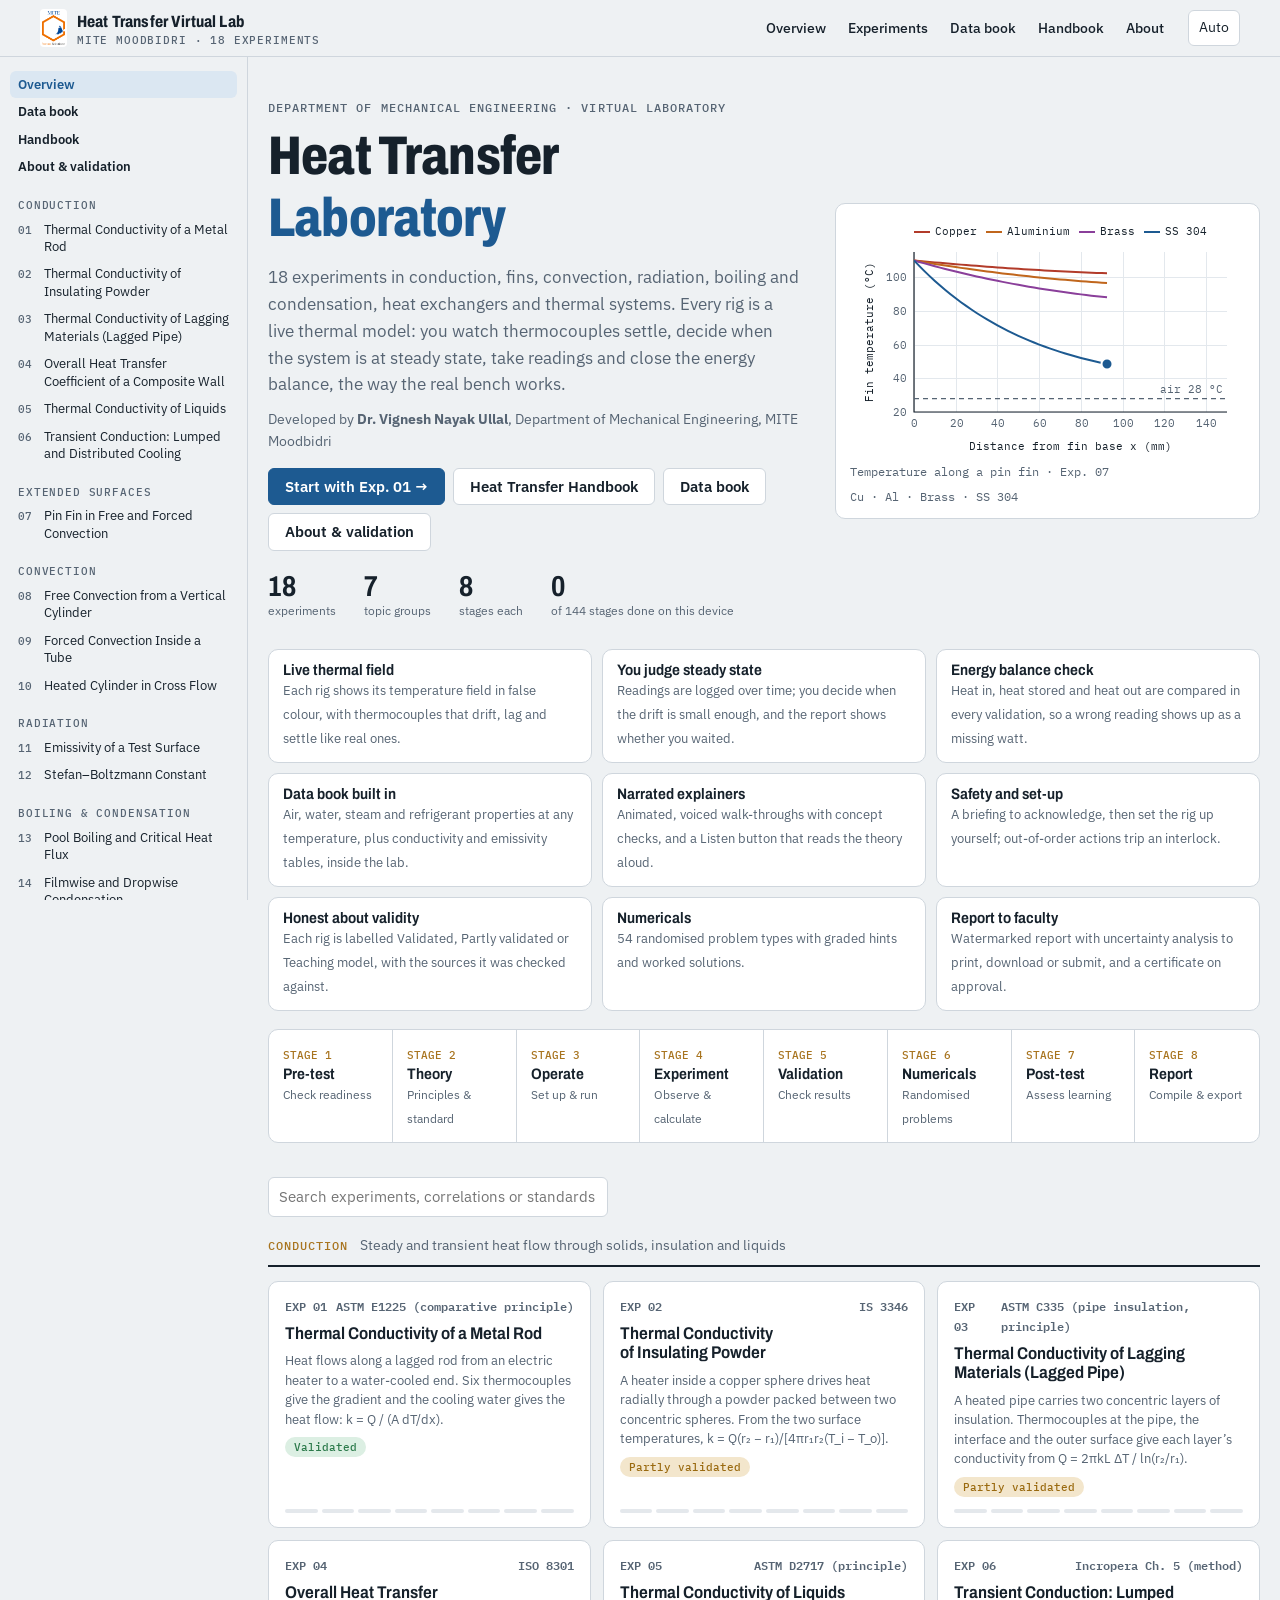
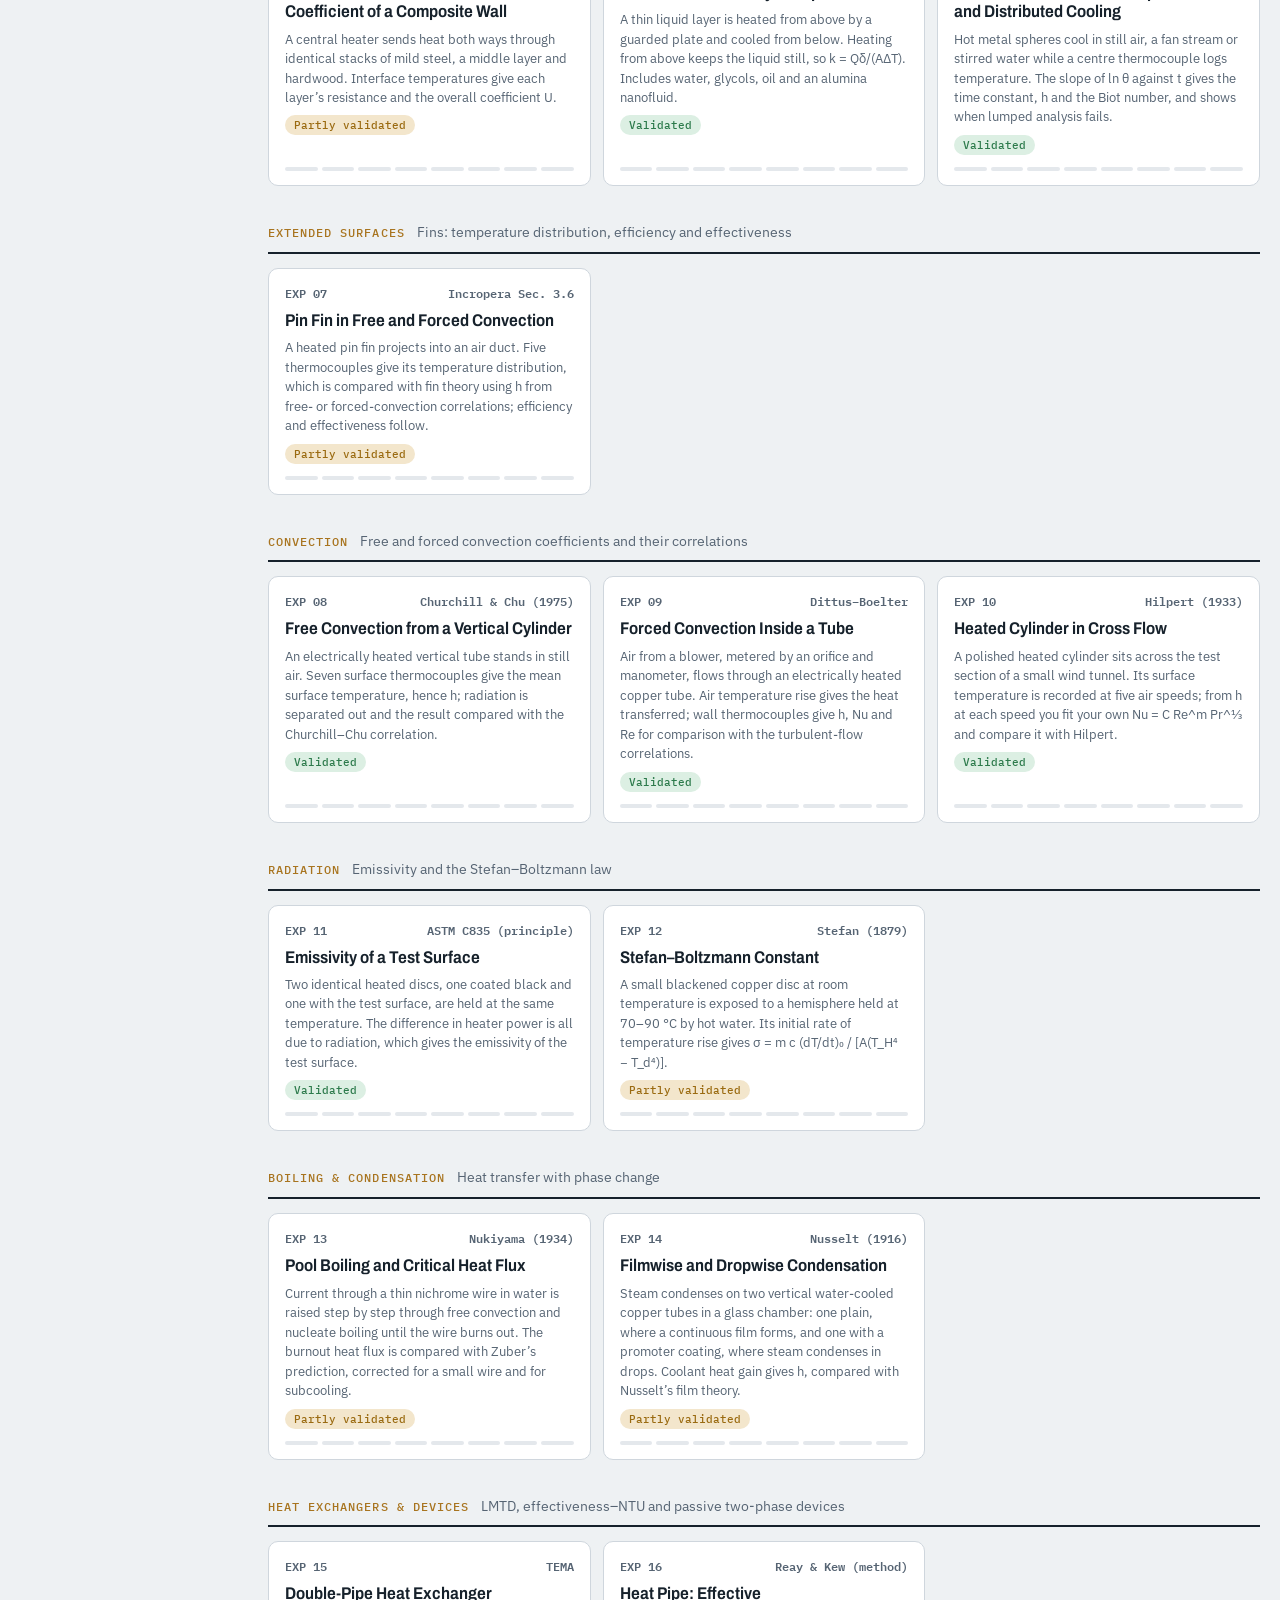
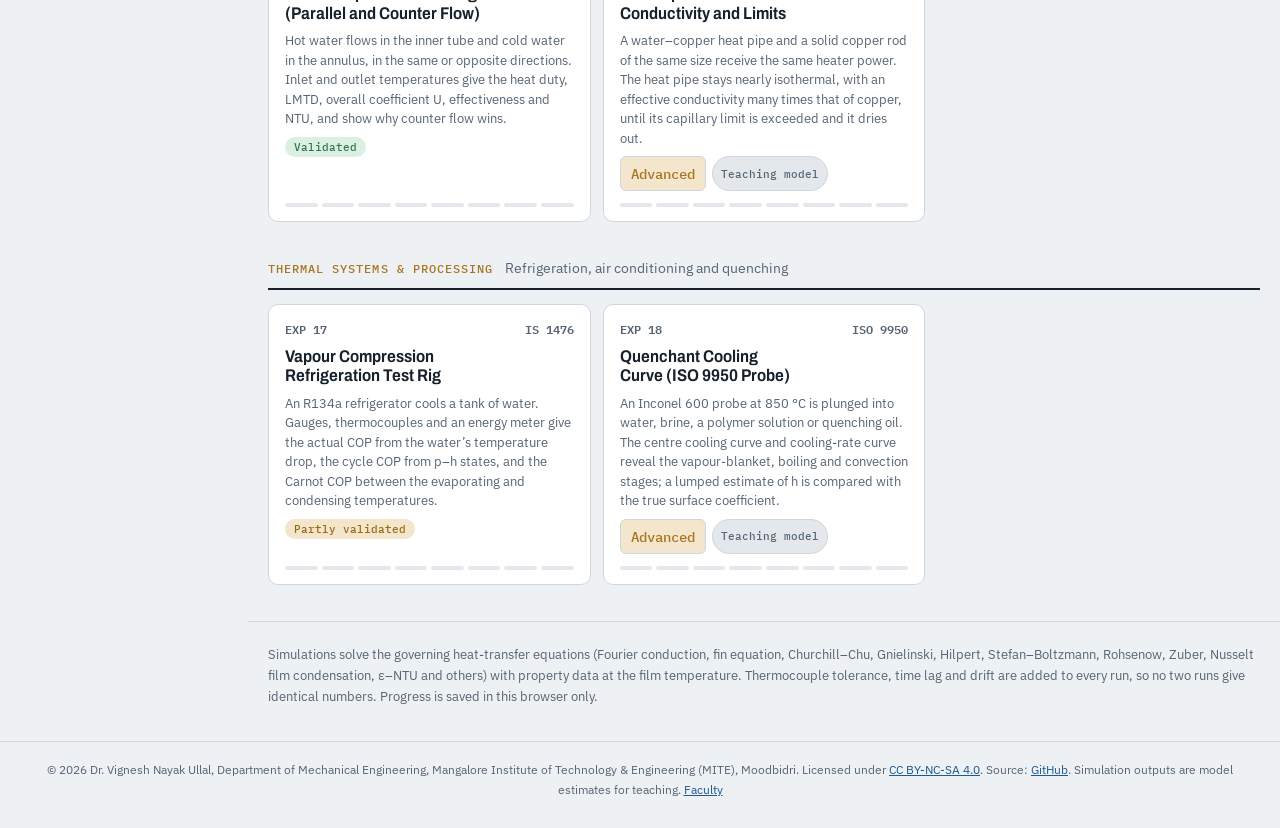
==== commit 25196320: "Heat Transfer Handbook: complete heat and mass transfer data book as its own tab (v1.1) 15 chapters " ====
--- a/index.html
+++ b/index.html
@@ -471,6 +471,92 @@
 .liveview canvas{border-radius:var(--r)}
 .ssnote{font-size:.84rem;border-left:3px solid var(--straw);padding:6px 10px;background:var(--straw-soft);border-radius:4px;margin-top:6px}
 
+/* ---------- Heat Transfer Handbook */
+.print-only{display:none}
+.hbtop{display:flex;justify-content:space-between;align-items:flex-end;gap:16px;flex-wrap:wrap}
+.hbtools{display:flex;gap:8px;align-items:center;flex-wrap:wrap}
+.hbtools input{width:min(320px,70vw);padding:7px 10px;border:1px solid var(--line);border-radius:var(--r);background:var(--surface)}
+.hbqr{margin:8px 0 0;background:var(--surface);border:1px solid var(--line);border-radius:var(--r);padding:6px;display:grid;gap:2px;max-width:640px}
+.hbqr a{padding:5px 8px;border-radius:4px;text-decoration:none;color:var(--ink);font-size:.9rem}
+.hbqr a:hover{background:var(--accent-soft)}
+.hblay{display:grid;grid-template-columns:250px minmax(0,1fr);gap:26px;margin-top:18px;align-items:start}
+.hbtoc{position:sticky;top:72px;display:flex;flex-direction:column;gap:1px;max-height:calc(100vh - 90px);overflow:auto;font-size:.86rem}
+.hbtoc a{display:flex;gap:8px;padding:5px 8px;border-radius:5px;text-decoration:none;color:var(--ink);line-height:1.3}
+.hbtoc a:hover{background:var(--sunk)}
+.hbtoc a.on{background:var(--accent-soft);color:var(--accent);font-weight:600}
+.hbtoc .rno{font:500 .72rem/1.6 var(--f-mono);color:var(--muted);min-width:1.4em}
+.hbmain{min-width:0}
+.hbh2{display:flex;gap:10px;align-items:baseline}
+.hbh2>span{font:600 1rem var(--f-mono);color:var(--straw)}
+.hbh3{margin:28px 0 8px;padding-top:6px;border-top:1px solid var(--line)}
+.hbh4{margin:16px 0 4px}
+.hbsrc{font-size:.78rem;color:var(--muted);margin:2px 0 4px;max-width:90ch}
+.hbnote{font-size:.86rem;border-left:3px solid var(--accent);background:var(--accent-soft);padding:7px 11px;border-radius:4px;margin:10px 0;max-width:92ch}
+.hbsmall{font-size:.84rem}
+.hbtw{max-height:none}
+table.hbt td,table.hbt th{padding:4px 8px}
+table.hbt caption{caption-side:top;text-align:left;font-weight:600;font-size:.82rem;padding:6px 8px;background:var(--surface)}
+table.hbt.hbhit td{background:var(--straw-soft);font-weight:600}
+table.hbeqt td{font-size:.85rem}
+table.hbeqt td:first-child{width:24%;min-width:150px}
+table.hbeqt td:last-child{width:26%;color:var(--muted);font-size:.8rem}
+.hbeq{font-family:"STIX Two Text","Cambria Math",Cambria,Georgia,serif;font-size:.96rem!important;line-height:1.55}
+.hblook{display:flex;gap:8px;align-items:center;flex-wrap:wrap;margin:4px 0 2px;font-size:.84rem}
+.hblook input{width:130px;padding:4px 8px;border:1px solid var(--line);border-radius:var(--r);background:var(--surface)}
+.hblr{font-size:.78rem}
+.hbgrid{display:grid;grid-template-columns:repeat(auto-fit,minmax(300px,1fr));gap:0 16px;align-items:start}
+.hbcards{display:grid;grid-template-columns:repeat(auto-fill,minmax(240px,1fr));gap:10px;margin-top:16px}
+.hbcard{display:flex;flex-direction:column;gap:4px;padding:12px 14px;border:1px solid var(--line);border-radius:var(--r-lg);background:var(--surface);text-decoration:none;color:var(--ink)}
+.hbcard:hover{border-color:var(--accent)}
+.hbcard b{font:650 1rem/1.25 var(--f-display);font-stretch:90%}
+.hbcard .muted{font-size:.8rem;line-height:1.35}
+.hbpn{display:flex;justify-content:space-between;gap:10px;margin-top:28px;flex-wrap:wrap}
+.hbsel{width:auto;padding:5px 8px;border:1px solid var(--line);border-radius:var(--r);background:var(--surface)}
+.hbcalc{margin:14px 0;max-width:820px}
+.hbci{display:grid;grid-template-columns:repeat(auto-fit,minmax(170px,1fr));gap:8px 12px;margin-bottom:8px}
+.hbci label{display:flex;flex-direction:column;gap:3px;font-size:.8rem;color:var(--muted)}
+.hbci input,.hbci select{padding:5px 8px;border:1px solid var(--line);border-radius:var(--r);background:var(--bg);color:var(--ink);font-size:.9rem}
+.hbfig{margin:14px 0 18px;max-width:820px}
+.hbfig figcaption{font-size:.82rem;color:var(--muted);margin-top:4px}
+.hbfig figcaption b{color:var(--ink)}
+.hbsvg{width:100%;height:auto;display:block;background:var(--surface);border:1px solid var(--line);border-radius:var(--r);touch-action:pan-y}
+.hbsvg text{font:11px var(--f-body);fill:var(--muted)}
+.hbsvg .al{font:600 12.5px var(--f-body);fill:var(--ink)}
+.hbsvg .cl{font:10px var(--f-mono);fill:var(--ink)}
+.hbsvg .ck{font-weight:600;fill:var(--straw)}
+.hbsvg .pf{fill:var(--surface)}
+.hbsvg .fr0{fill:none;stroke:var(--ink);stroke-width:1}
+.hbsvg .gmaj{stroke:var(--line);stroke-width:.8}
+.hbsvg .gmin{stroke:var(--grid);stroke-width:.5}
+.hbsvg .cv{fill:none;stroke:var(--ink);stroke-width:1.15}
+.hbsvg .cvb{stroke:var(--accent)}
+.hbsvg .xhl{stroke:var(--straw);stroke-width:.8;stroke-dasharray:3 3}
+.hbsvg .xhb{fill:var(--panel);opacity:.9}
+.hbsvg .xht{font:11px var(--f-mono);fill:var(--panel-ink)}
+.hbprinthead{display:none}
+@media (max-width:900px){.hblay{grid-template-columns:1fr}.hbtoc{position:static;flex-direction:row;flex-wrap:nowrap;overflow-x:auto;max-height:none;gap:4px;padding-bottom:6px}.hbtoc a{white-space:nowrap;border:1px solid var(--line)}}
+@media print{
+  .print-only{display:block}
+  .hbtop,.hbtoc,.hbpn,.hbqr{display:none!important}
+  .hblay{display:block;margin:0}
+  .hbprinthead{display:block;text-align:center;padding:30mm 0 0;break-after:page}
+  .hbprinthead h1{font-size:28pt}
+  .hbch{break-before:page}
+  .hbch:first-of-type{break-before:auto}
+  .hbh3{break-after:avoid;border-top:0;margin-top:14pt}
+  .hbfig{break-inside:avoid;max-width:170mm}
+  .hbsvg{border:0}
+  .hbsvg .xh{display:none}
+  table.hbt{font-size:7.6pt}
+  table.hbt td,table.hbt th{padding:1.5pt 4pt}
+  table.hbeqt td{font-size:8pt}
+  .tbl-wrap{overflow:visible;border:0}
+  table.t thead{display:table-header-group}
+  table.t tr{break-inside:avoid}
+  .hbnote{background:none;border-left:2px solid #555}
+  .hbgrid{display:block}
+}
+
 </style>
 <script>document.write('<script src="config.js?t='+Date.now()+'"><\/script>')</script>
 </head>
@@ -484,7 +570,7 @@
       <div><b>Heat Transfer Virtual Lab</b><span>MITE Moodbidri · 18 experiments</span></div>
     </a>
     <div class="spacer"></div>
-    <nav class="topnav" aria-label="Main"><a href="#">Overview</a><a href="#lab">Experiments</a><a href="#databook">Data book</a><a href="#about">About</a></nav>
+    <nav class="topnav" aria-label="Main"><a href="#">Overview</a><a href="#lab">Experiments</a><a href="#databook">Data book</a><a href="#handbook">Handbook</a><a href="#about">About</a></nav>
     <button class="iconbtn" id="themeBtn" title="Switch colour theme">Auto</button>
   </div>
 </header>
@@ -661,8 +747,8 @@
     stopAnim();
     const hash = location.hash.replace('#', '');
     const [id, stage] = hash.split('-s-');
-    if (id && LAB.exps[id]) openExp(LAB.exps[id], stage); else if (id === 'about' && LAB.ext && LAB.ext.about) { current = null; LAB.ext.about(app()); } else if (id === 'databook' && LAB.ext && LAB.ext.databook) { current = null; LAB.ext.databook(app()); } else if (id === 'lab') { location.replace('#' + LAB.list[0].id); return; } else if (id === 'faculty' && LAB.ext && LAB.ext.faculty) { current = null; LAB.ext.faculty(app()); } else if (id && id.startsWith('verify-') && LAB.ext && LAB.ext.verify) { current = null; LAB.ext.verify(app(), decodeURIComponent(id.slice(7))); } else home();
-    if (LAB.ext && LAB.ext.markRail) LAB.ext.markRail(id && LAB.exps[id] ? id : (['about', 'databook'].includes(id) ? id : 'home'));
+    if (id && LAB.exps[id]) openExp(LAB.exps[id], stage); else if (id === 'about' && LAB.ext && LAB.ext.about) { current = null; LAB.ext.about(app()); } else if (id === 'databook' && LAB.ext && LAB.ext.databook) { current = null; LAB.ext.databook(app()); } else if (id === 'handbook' && LAB.ext && LAB.ext.handbook) { current = null; LAB.ext.handbook(app(), stage); } else if (id === 'lab') { location.replace('#' + LAB.list[0].id); return; } else if (id === 'faculty' && LAB.ext && LAB.ext.faculty) { current = null; LAB.ext.faculty(app()); } else if (id && id.startsWith('verify-') && LAB.ext && LAB.ext.verify) { current = null; LAB.ext.verify(app(), decodeURIComponent(id.slice(7))); } else home();
+    if (LAB.ext && LAB.ext.markRail) LAB.ext.markRail(id && LAB.exps[id] ? id : (['about', 'databook', 'handbook'].includes(id) ? id : 'home'));
     window.scrollTo(0, 0);
   }
   LAB.go = (id, stage) => { location.hash = id + (stage ? '-s-' + stage : ''); };
@@ -693,7 +779,7 @@
         <h1 style="margin-top:10px">Heat Transfer<br><em>Laboratory</em></h1>
         <p class="lede">${N} experiments in conduction, fins, convection, radiation, boiling and condensation, heat exchangers and thermal systems. Every rig is a live thermal model: you watch thermocouples settle, decide when the system is at steady state, take readings and close the energy balance, the way the real bench works.</p>
         <p class="credit">Developed by <b>Dr. Vignesh Nayak Ullal</b>, Department of Mechanical Engineering, MITE Moodbidri</p>
-        <div class="controls" style="margin-top:16px"><a class="btn" href="#lab">Start with Exp. 01 →</a><a class="btn quiet" href="#databook">Heat transfer data book</a><a class="btn quiet" href="#about">About &amp; validation</a></div>
+        <div class="controls" style="margin-top:16px"><a class="btn" href="#lab">Start with Exp. 01 →</a><a class="btn quiet" href="#handbook">Heat Transfer Handbook</a><a class="btn quiet" href="#databook">Data book</a><a class="btn quiet" href="#about">About &amp; validation</a></div>
         <div class="hero-stats"><div><b class="num">${N}</b><span>experiments</span></div><div><b class="num">${LAB.CATS.length}</b><span>topic groups</span></div><div><b class="num">${STAGES.length}</b><span>stages each</span></div><div><b class="num">${done}</b><span>of ${N * STAGES.length} stages done on this device</span></div></div>
       </div>
       <div class="hero-fig"><canvas id="heroChart" aria-label="Animated temperature distributions along pin fins of copper, aluminium, brass and stainless steel"></canvas>
@@ -3542,7 +3628,7 @@
   'use strict';
   const U = LAB.U, h = LAB.h, $ = (s, el) => (el || document).querySelector(s), esc = U.esc;
   const EXT = (LAB.ext = LAB.ext || {});
-  const VERSION = (LAB.VERSION = '1.0'), VDATE = '18 Oct 2026';
+  const VERSION = (LAB.VERSION = '1.1'), VDATE = '18 Oct 2026';
   const CFG = (window.HTL_CONFIG = window.HTL_CONFIG || {});
   const AUDIO = 'audio/';
   const reduce = (() => { try { return window.matchMedia('(prefers-reduced-motion: reduce)').matches; } catch (e) { return false; } })();
@@ -3559,7 +3645,7 @@
   EXT.buildRail = function () {
     const bl = $('#brandLogo'); if (bl && LAB.LOGO) bl.src = LAB.LOGO;
     const r = $('#rail'); if (!r) return;
-    r.innerHTML = `<div class="rgrp"><a class="rhome" data-go="home" href="#">Overview</a><a class="rhome" data-go="databook" href="#databook">Data book</a><a class="rhome" data-go="about" href="#about">About &amp; validation</a></div>` +
+    r.innerHTML = `<div class="rgrp"><a class="rhome" data-go="home" href="#">Overview</a><a class="rhome" data-go="databook" href="#databook">Data book</a><a class="rhome" data-go="handbook" href="#handbook">Handbook</a><a class="rhome" data-go="about" href="#about">About &amp; validation</a></div>` +
       LAB.CATS.map(([k, name]) => `<div class="rgrp"><div class="rcat">${name}</div>${LAB.list.filter(e => e.cat === k).map(e => `<a data-go="${e.id}" href="#${e.id}"><span class="rno">${String(e.no).padStart(2, '0')}</span>${e.title}</a>`).join('')}</div>`).join('');
     r.addEventListener('click', ev => { if (ev.target.closest('a')) document.body.classList.remove('rail-open'); });
     const t = $('#railBtn'); if (t) t.onclick = () => document.body.classList.toggle('rail-open');
@@ -3722,7 +3808,7 @@
       <h3>How far the simulators have been checked</h3><p>Each simulator is labelled with one of three levels. ${Object.entries(VS).map(([k, v]) => `<span class="vchip ${v[1]}">${v[0]}</span> ${v[2]}`).join(' ')}</p>
       <p class="muted" style="font-size:.86rem">Currently ${counts.v} validated, ${counts.p} partly validated and ${counts.t} teaching models. All outputs are model estimates for teaching.</p></div>
       ${LAB.tableHTML({ cols: ['No.', 'Experiment', 'Status', 'Basis of the check', 'Main sources'], textCols: [1, 2, 3, 4], rows: LAB.list.map(e => [e.no, `<a href="#${e.id}">${e.title}</a>`, chip(e.id), (VALID[e.id] || [])[1] || '', (VALID[e.id] || [])[2] || '']) })}
-      <div class="prose"><h3>Version history</h3><ul><li><b>1.0</b> (${VDATE}): ${LAB.list.length} experiments with eight stages each; live false-colour temperature fields; steady-state judgement from the temperature log; energy-balance checks; built-in heat transfer data book (air, water and steam, R134a, solids, emissivities, correlations); narrated explainers with concept checks; safety briefings; do-it-yourself set-up with interlocks; numericals; feedback; submission to the faculty's Google Sheet; watermarked reports; certificates of completion. Built on the engine of the Materials Testing &amp; Characterization Virtual Lab by the same author.</li></ul>
+      <div class="prose"><h3>Version history</h3><ul><li><b>1.1</b> (${VDATE}): <a href="#handbook">Heat Transfer Handbook</a>, a complete heat and mass transfer data book in 15 chapters, with property tables computed from reference equations of state, interpolating look-ups, Heisler, Gröber, fin, Moody, view factor, ε–NTU and LMTD correction charts, calculators, and a printable PDF version.</li><li><b>1.0</b> (18 Oct 2026): ${LAB.list.length} experiments with eight stages each; live false-colour temperature fields; steady-state judgement from the temperature log; energy-balance checks; built-in heat transfer data book (air, water and steam, R134a, solids, emissivities, correlations); narrated explainers with concept checks; safety briefings; do-it-yourself set-up with interlocks; numericals; feedback; submission to the faculty's Google Sheet; watermarked reports; certificates of completion. Built on the engine of the Materials Testing &amp; Characterization Virtual Lab by the same author.</li></ul>
       <h3>Cite this lab</h3><div class="citebox"><p id="cite">${esc(CITE)}</p><button class="btn quiet small" id="copycite" type="button">Copy citation</button><span class="muted" id="citemsg" style="font-size:.8rem"></span></div>
       <h3>Licence</h3><p>© 2026 Vignesh Nayak Ullal. Licensed under <a href="https://creativecommons.org/licenses/by-nc-sa/4.0/" target="_blank" rel="license noopener">Creative Commons Attribution-NonCommercial-ShareAlike 4.0 International (CC BY-NC-SA 4.0)</a>. You may use and adapt it for teaching and research with attribution; commercial use requires the author's permission. Published data reproduced for validation remain the property of their sources.</p>
       <h3>Your data</h3><p>Progress, answers and report details are stored only in your browser. Nothing is sent anywhere unless you press <i>Submit feedback</i> or <i>Submit to faculty</i>, which send your name, USN, scores and written answers to your faculty's Google Sheet.</p></div></section>`;
@@ -4112,6 +4198,661 @@
   };
 })();
 
+/* ---- assets/js/hbdata.js ---- */
+/* Heat Transfer Handbook: computed data. Generated by tools/handbook/gen.py — do not edit by hand. */
+window.LAB = window.LAB || {}; window.LAB.HB = {"gases":{"air":{"cols":["T (K)","ρ (kg/m³)","c<sub>p</sub> (kJ/kg·K)","μ·10⁷ (N·s/m²)","ν·10⁶ (m²/s)","k·10³ (W/m·K)","α·10⁶ (m²/s)","Pr"],"rows":[[100.0,3.606,1.04,71.07,1.971,9.471,2.525,0.7806],[150.0,2.368,1.012,103.8,4.382,14.15,5.905,0.7421],[200.0,1.769,1.007,133.3,7.537,18.5,10.39,0.7255],[250.0,1.413,1.006,160.4,11.35,22.56,15.88,0.7147],[300.0,1.177,1.006,185.4,15.75,26.38,22.27,0.7071],[350.0,1.009,1.009,208.7,20.69,30.0,29.48,0.7019],[400.0,0.8823,1.014,230.6,26.13,33.45,37.39,0.6989],[450.0,0.7842,1.021,251.2,32.04,36.76,45.91,0.6979],[500.0,0.7057,1.03,270.9,38.39,39.94,54.96,0.6984],[550.0,0.6416,1.04,289.7,45.15,43.02,64.48,0.7003],[600.0,0.5881,1.051,307.7,52.32,46.01,74.43,0.703],[650.0,0.5429,1.063,325.0,59.87,48.92,84.78,0.7062],[700.0,0.5041,1.075,341.8,67.8,51.76,95.51,0.7098],[750.0,0.4705,1.087,358.0,76.08,54.53,106.6,0.7135],[800.0,0.4411,1.099,373.7,84.72,57.25,118.1,0.7172],[850.0,0.4151,1.11,389.0,93.71,59.92,130.0,0.7207],[900.0,0.3921,1.121,403.9,103.0,62.54,142.3,0.724],[950.0,0.3714,1.131,418.5,112.7,65.13,155.0,0.727],[1000.0,0.3529,1.141,432.8,122.6,67.68,168.1,0.7297],[1100.0,0.3208,1.159,460.5,143.6,72.68,195.5,0.7342],[1200.0,0.2941,1.174,487.3,165.7,77.58,224.6,0.7377],[1300.0,0.2715,1.188,513.2,189.1,82.38,255.4,0.7403],[1400.0,0.2521,1.2,538.5,213.6,87.11,287.9,0.7421],[1500.0,0.2353,1.211,563.3,239.4,91.78,322.1,0.7432],[1600.0,0.2206,1.221,587.5,266.3,96.4,358.1,0.7438],[1700.0,0.2076,1.229,611.3,294.5,101.0,395.7,0.7441],[1800.0,0.1961,1.237,634.7,323.7,105.5,435.1,0.744],[1900.0,0.1857,1.244,657.8,354.2,110.0,476.2,0.7437],[2000.0,0.1765,1.25,680.7,385.7,114.5,519.0,0.7433]],"name":"Air","src":"CoolProp 8.0.0 (reference equation of state and transport models)"},"n2":{"cols":["T (K)","ρ (kg/m³)","c<sub>p</sub> (kJ/kg·K)","μ·10⁷ (N·s/m²)","ν·10⁶ (m²/s)","k·10³ (W/m·K)","α·10⁶ (m²/s)","Pr"],"rows":[[100.0,3.483,1.072,69.59,1.998,9.382,2.513,0.795],[150.0,2.289,1.049,100.8,4.403,14.01,5.834,0.7547],[200.0,1.711,1.044,129.1,7.547,18.28,10.24,0.737],[250.0,1.367,1.042,155.0,11.34,22.25,15.63,0.7257],[300.0,1.138,1.041,178.9,15.72,25.97,21.91,0.7174],[350.0,0.9753,1.042,201.2,20.63,29.48,29.0,0.7114],[400.0,0.8532,1.045,222.1,26.03,32.81,36.8,0.7074],[450.0,0.7584,1.05,241.8,31.89,35.99,45.21,0.7054],[500.0,0.6825,1.056,260.6,38.19,39.04,54.15,0.7052],[550.0,0.6204,1.065,278.6,44.9,41.99,63.54,0.7066],[600.0,0.5687,1.075,295.8,52.01,44.84,73.33,0.7092],[650.0,0.525,1.086,312.3,59.49,47.61,83.48,0.7126],[700.0,0.4875,1.098,328.3,67.35,50.31,93.98,0.7167],[750.0,0.455,1.11,343.8,75.57,52.94,104.8,0.721],[800.0,0.4266,1.122,358.9,84.13,55.51,116.0,0.7255],[850.0,0.4015,1.134,373.5,93.04,58.04,127.5,0.7299],[900.0,0.3792,1.146,387.8,102.3,60.52,139.3,0.7342],[950.0,0.3592,1.157,401.8,111.8,62.96,151.5,0.7382],[1000.0,0.3413,1.167,415.4,121.7,65.36,164.1,0.742],[1100.0,0.3103,1.187,442.0,142.5,70.07,190.3,0.7486],[1200.0,0.2844,1.204,467.7,164.4,74.68,218.1,0.754],[1300.0,0.2625,1.219,492.6,187.6,79.19,247.4,0.7583],[1400.0,0.2438,1.232,516.9,212.0,83.63,278.4,0.7616],[1500.0,0.2275,1.244,540.7,237.6,88.01,311.0,0.7641],[1600.0,0.2133,1.254,564.0,264.4,92.34,345.2,0.7659],[1700.0,0.2008,1.263,586.9,292.3,96.63,381.1,0.7671],[1800.0,0.1896,1.271,609.5,321.4,100.9,418.6,0.7678],[1900.0,0.1796,1.278,631.8,351.7,105.1,457.9,0.7681],[2000.0,0.1707,1.284,653.9,383.2,109.3,498.8,0.7681]],"name":"Nitrogen (N₂)","src":"CoolProp 8.0.0 (reference equation of state and transport models)"},"o2":{"cols":["T (K)","ρ (kg/m³)","c<sub>p</sub> (kJ/kg·K)","μ·10⁷ (N·s/m²)","ν·10⁶ (m²/s)","k·10³ (W/m·K)","α·10⁶ (m²/s)","Pr"],"rows":[[100.0,3.995,0.9356,77.12,1.931,9.087,2.431,0.794],[150.0,2.619,0.9198,113.7,4.343,13.78,5.721,0.7591],[200.0,1.956,0.9146,147.2,7.525,18.24,10.2,0.7381],[250.0,1.562,0.915,178.0,11.39,22.46,15.72,0.7248],[300.0,1.301,0.9199,206.5,15.88,26.49,22.14,0.7173],[350.0,1.114,0.9291,233.2,20.93,30.33,29.3,0.7144],[400.0,0.9749,0.9417,258.4,26.5,34.03,37.07,0.715],[450.0,0.8665,0.9564,282.2,32.57,37.59,45.36,0.718],[500.0,0.7798,0.9722,304.9,39.1,41.05,54.15,0.7221],[550.0,0.7089,0.988,326.5,46.06,44.4,63.4,0.7266],[600.0,0.6498,1.003,347.3,53.44,47.66,73.12,0.731],[650.0,0.5998,1.018,367.2,61.23,50.85,83.31,0.735],[700.0,0.5569,1.031,386.5,69.4,53.97,93.98,0.7385],[750.0,0.5198,1.043,405.2,77.95,57.02,105.1,0.7414],[800.0,0.4873,1.055,423.3,86.86,60.02,116.8,0.7437],[850.0,0.4587,1.065,440.9,96.13,62.97,128.9,0.7455],[900.0,0.4332,1.074,458.1,105.7,65.87,141.6,0.7469],[950.0,0.4104,1.082,474.8,115.7,68.73,154.7,0.7478],[1000.0,0.3899,1.09,491.2,126.0,71.55,168.4,0.7483],[1100.0,0.3544,1.104,522.9,147.5,77.08,197.1,0.7486],[1200.0,0.3249,1.115,553.4,170.3,82.5,227.7,0.748],[1300.0,0.2999,1.125,583.0,194.4,87.81,260.2,0.747],[1400.0,0.2785,1.134,611.7,219.7,93.04,294.5,0.7458],[1500.0,0.2599,1.143,639.7,246.1,98.19,330.6,0.7445],[1600.0,0.2437,1.151,667.1,273.8,103.3,368.3,0.7433],[1700.0,0.2293,1.158,693.9,302.6,108.3,407.6,0.7423],[1800.0,0.2166,1.166,720.2,332.5,113.3,448.5,0.7414],[1900.0,0.2052,1.173,746.2,363.6,118.2,490.9,0.7407],[2000.0,0.1949,1.18,771.7,395.9,123.1,534.9,0.7401]],"name":"Oxygen (O₂)","src":"CoolProp 8.0.0 (reference equation of state and transport models)"},"co2":{"cols":["T (K)","ρ (kg/m³)","c<sub>p</sub> (kJ/kg·K)","μ·10⁷ (N·s/m²)","ν·10⁶ (m²/s)","k·10³ (W/m·K)","α·10⁶ (m²/s)","Pr"],"rows":[[250.0,2.165,0.8052,125.8,5.811,13.05,7.488,0.7761],[300.0,1.797,0.8526,150.0,8.351,16.77,10.95,0.7626],[350.0,1.537,0.8991,173.6,11.3,20.69,14.97,0.7543],[400.0,1.343,0.9418,196.4,14.62,24.72,19.54,0.7481],[450.0,1.193,0.9804,218.2,18.29,28.79,24.61,0.7431],[500.0,1.073,1.015,239.2,22.29,32.88,30.16,0.7389],[550.0,0.9756,1.047,259.4,26.59,36.94,36.15,0.7354],[600.0,0.8941,1.076,278.8,31.18,40.96,42.57,0.7324],[650.0,0.8252,1.103,297.4,36.04,44.93,49.37,0.7299],[700.0,0.7662,1.127,315.3,41.15,48.83,56.56,0.7276],[750.0,0.7151,1.149,332.7,46.52,52.67,64.11,0.7257],[800.0,0.6703,1.169,349.4,52.13,56.44,72.01,0.7239],[850.0,0.6309,1.188,365.7,57.96,60.13,80.25,0.7223],[900.0,0.5958,1.205,381.5,64.03,63.75,88.82,0.7208],[950.0,0.5645,1.22,396.8,70.31,67.3,97.72,0.7195],[1000.0,0.5362,1.234,411.8,76.8,70.78,106.9,0.7182],[1100.0,0.4875,1.259,440.7,90.41,77.53,126.3,0.7158],[1200.0,0.4468,1.28,468.4,104.8,84.02,146.9,0.7138],[1300.0,0.4125,1.298,495.0,120.0,90.27,168.6,0.7119],[1400.0,0.383,1.313,520.8,136.0,96.29,191.4,0.7103],[1500.0,0.3575,1.326,545.7,152.7,102.1,215.3,0.7089],[1600.0,0.3351,1.338,569.9,170.1,107.7,240.3,0.7077],[1700.0,0.3154,1.348,593.4,188.1,113.2,266.2,0.7067],[1800.0,0.2979,1.356,616.4,206.9,118.4,293.1,0.7059],[1900.0,0.2822,1.364,638.9,226.4,123.5,321.0,0.7052],[2000.0,0.2681,1.37,660.8,246.5,128.5,349.8,0.7046]],"name":"Carbon dioxide (CO₂)","src":"CoolProp 8.0.0 (reference equation of state and transport models)"},"h2":{"cols":["T (K)","ρ (kg/m³)","c<sub>p</sub> (kJ/kg·K)","μ·10⁷ (N·s/m²)","ν·10⁶ (m²/s)","k·10³ (W/m·K)","α·10⁶ (m²/s)","Pr"],"rows":[[100.0,0.2457,11.23,41.2,16.77,68.37,24.78,0.6767],[150.0,0.1637,12.6,55.15,33.7,101.1,49.02,0.6874],[200.0,0.1227,13.54,67.48,54.97,133.0,80.04,0.6869],[250.0,0.0982,14.05,78.79,80.23,161.4,117.0,0.686],[300.0,0.08184,14.31,89.38,109.2,186.7,159.4,0.6852],[350.0,0.07015,14.43,99.45,141.8,209.7,207.1,0.6844],[400.0,0.06139,14.48,109.1,177.7,231.1,260.0,0.6835],[450.0,0.05457,14.5,118.4,216.9,251.4,317.8,0.6827],[500.0,0.04911,14.51,127.4,259.4,271.0,380.2,0.6821],[550.0,0.04465,14.53,136.1,304.9,290.2,447.3,0.6816],[600.0,0.04093,14.55,144.7,353.5,309.0,518.9,0.6811],[650.0,0.03778,14.58,153.0,405.0,327.8,595.1,0.6806],[700.0,0.03509,14.61,161.2,459.4,346.4,675.6,0.6799],[750.0,0.03275,14.66,169.2,516.6,365.1,760.6,0.6792],[800.0,0.0307,14.71,177.0,576.7,383.9,850.0,0.6784],[850.0,0.0289,14.77,184.8,639.5,402.8,943.8,0.6776],[900.0,0.02729,14.84,192.4,705.0,421.8,1042.0,0.6767],[950.0,0.02585,14.91,199.9,773.1,441.0,1144.0,0.6758],[1000.0,0.02456,14.99,207.3,843.8,460.4,1250.0,0.6749]],"name":"Hydrogen (H₂)","src":"CoolProp 8.0.0 (reference equation of state and transport models)"},"he":{"cols":["T (K)","ρ (kg/m³)","c<sub>p</sub> (kJ/kg·K)","μ·10⁷ (N·s/m²)","ν·10⁶ (m²/s)","k·10³ (W/m·K)","α·10⁶ (m²/s)","Pr"],"rows":[[100.0,0.4871,5.195,97.78,20.07,73.71,29.13,0.6891],[150.0,0.3249,5.194,125.0,38.48,96.94,57.45,0.6698],[200.0,0.2437,5.193,151.4,62.13,118.0,93.22,0.6665],[250.0,0.195,5.193,176.0,90.27,137.5,135.8,0.6647],[300.0,0.1625,5.193,199.3,122.6,156.0,184.8,0.6636],[350.0,0.1393,5.193,221.5,159.0,173.5,239.9,0.663],[400.0,0.1219,5.193,242.9,199.3,190.4,300.7,0.6627],[450.0,0.1084,5.193,263.6,243.2,206.6,367.1,0.6626],[500.0,0.09753,5.193,283.6,290.8,222.3,438.9,0.6626],[550.0,0.08867,5.193,303.1,341.9,237.6,515.9,0.6627],[600.0,0.08128,5.193,322.2,396.4,252.4,598.0,0.6628],[650.0,0.07503,5.193,340.7,454.1,266.9,685.0,0.663],[700.0,0.06967,5.193,358.9,515.2,281.1,776.8,0.6632],[750.0,0.06503,5.193,376.8,579.4,294.9,873.3,0.6635],[800.0,0.06096,5.193,394.3,646.8,308.5,974.5,0.6637],[850.0,0.05738,5.193,411.5,717.2,321.9,1080.0,0.664],[900.0,0.05419,5.193,428.5,790.7,335.0,1190.0,0.6642],[950.0,0.05134,5.193,445.2,867.1,347.9,1305.0,0.6645],[1000.0,0.04877,5.193,461.6,946.4,360.6,1424.0,0.6648],[1100.0,0.04434,5.193,493.8,1114.0,385.5,1674.0,0.6653],[1200.0,0.04064,5.193,525.2,1292.0,409.7,1941.0,0.6658],[1300.0,0.03752,5.193,555.9,1482.0,433.3,2224.0,0.6663],[1400.0,0.03484,5.193,586.0,1682.0,456.4,2523.0,0.6668],[1500.0,0.03252,5.193,615.5,1893.0,479.0,2837.0,0.6673],[1600.0,0.03048,5.193,644.4,2114.0,501.2,3166.0,0.6677],[1700.0,0.02869,5.193,672.8,2345.0,522.9,3510.0,0.6682],[1800.0,0.0271,5.193,700.8,2586.0,544.3,3868.0,0.6686],[1900.0,0.02567,5.193,728.3,2837.0,565.3,4241.0,0.669],[2000.0,0.02439,5.193,755.4,3098.0,586.0,4627.0,0.6694]],"name":"Helium (He)","src":"CoolProp 8.0.0 (reference equation of state and transport models)"},"ar":{"cols":["T (K)","ρ (kg/m³)","c<sub>p</sub> (kJ/kg·K)","μ·10⁷ (N·s/m²)","ν·10⁶ (m²/s)","k·10³ (W/m·K)","α·10⁶ (m²/s)","Pr"],"rows":[[100.0,4.982,0.5474,82.35,1.653,6.452,2.366,0.6987],[150.0,3.269,0.5277,122.6,3.75,9.602,5.566,0.6737],[200.0,2.441,0.5237,160.0,6.553,12.54,9.809,0.6681],[250.0,1.95,0.5222,194.8,9.991,15.28,15.0,0.6659],[300.0,1.624,0.5215,227.4,14.01,17.84,21.06,0.6649],[350.0,1.391,0.5212,258.1,18.55,20.24,27.92,0.6644],[400.0,1.217,0.5209,287.0,23.58,22.52,35.51,0.6641],[450.0,1.082,0.5208,314.5,29.08,24.67,43.79,0.664],[500.0,0.9735,0.5207,340.8,35.01,26.73,52.73,0.6639],[550.0,0.885,0.5206,365.9,41.34,28.69,62.27,0.6639],[600.0,0.8112,0.5206,390.0,48.07,30.57,72.4,0.664],[650.0,0.7488,0.5205,413.2,55.18,32.39,83.09,0.6641],[700.0,0.6953,0.5205,435.6,62.64,34.13,94.32,0.6642],[750.0,0.6489,0.5205,457.2,70.46,35.82,106.1,0.6643],[800.0,0.6084,0.5205,478.2,78.61,37.46,118.3,0.6644],[850.0,0.5726,0.5204,498.7,87.09,39.05,131.1,0.6645],[900.0,0.5408,0.5204,518.5,95.89,40.6,144.3,0.6647],[950.0,0.5123,0.5204,537.9,105.0,42.11,157.9,0.6648],[1000.0,0.4867,0.5204,556.9,114.4,43.58,172.1,0.6649],[1100.0,0.4425,0.5204,593.5,134.1,46.43,201.6,0.6652],[1200.0,0.4056,0.5204,628.7,155.0,49.16,232.9,0.6655],[1300.0,0.3744,0.5204,662.7,177.0,51.8,265.9,0.6657],[1400.0,0.3477,0.5204,695.6,200.1,54.35,300.4,0.666],[1500.0,0.3245,0.5204,727.5,224.2,56.82,336.5,0.6662],[1600.0,0.3042,0.5204,758.7,249.4,59.24,374.2,0.6665],[1700.0,0.2863,0.5204,789.2,275.6,61.59,413.4,0.6667],[1800.0,0.2704,0.5204,819.0,302.9,63.9,454.1,0.6669],[1900.0,0.2562,0.5203,848.2,331.1,66.16,496.3,0.6671],[2000.0,0.2434,0.5203,877.0,360.3,68.38,540.0,0.6673]],"name":"Argon (Ar)","src":"CoolProp 8.0.0 (reference equation of state and transport models)"},"ch4":{"cols":["T (K)","ρ (kg/m³)","c<sub>p</sub> (kJ/kg·K)","μ·10⁷ (N·s/m²)","ν·10⁶ (m²/s)","k·10³ (W/m·K)","α·10⁶ (m²/s)","Pr"],"rows":[[150.0,1.323,2.118,59.25,4.478,15.89,5.67,0.7898],[200.0,0.9838,2.106,78.57,7.987,21.78,10.51,0.7597],[250.0,0.7845,2.145,96.18,12.26,27.8,16.52,0.7421],[300.0,0.6528,2.236,112.6,17.24,34.4,23.56,0.7316],[350.0,0.5591,2.37,127.9,22.88,41.79,31.53,0.7257],[400.0,0.489,2.534,142.5,29.15,50.0,40.35,0.7223],[450.0,0.4345,2.714,156.4,36.0,58.95,49.99,0.7202],[500.0,0.391,2.901,169.8,43.42,68.5,60.4,0.7189],[550.0,0.3554,3.088,182.6,51.37,78.53,71.54,0.7181],[600.0,0.3258,3.273,195.0,59.85,88.94,83.4,0.7176]],"name":"Methane (CH₄)","src":"CoolProp 8.0.0 (reference equation of state and transport models)"},"nh3v":{"cols":["T (K)","ρ (kg/m³)","c<sub>p</sub> (kJ/kg·K)","μ·10⁷ (N·s/m²)","ν·10⁶ (m²/s)","k·10³ (W/m·K)","α·10⁶ (m²/s)","Pr"],"rows":[[250.0,0.8494,2.24,83.93,9.881,21.47,11.28,0.8756],[300.0,0.699,2.163,101.6,14.54,25.1,16.6,0.8757],[350.0,0.5964,2.208,120.4,20.19,30.47,23.14,0.8724],[400.0,0.5207,2.287,139.7,26.83,37.22,31.26,0.8585],[450.0,0.4623,2.376,159.2,34.44,44.93,40.92,0.8417],[500.0,0.4157,2.466,178.6,42.97,53.12,51.81,0.8294],[550.0,0.3778,2.558,197.9,52.38,61.22,63.37,0.8265],[600.0,0.3462,2.648,216.8,62.63,68.61,74.84,0.8369],[650.0,0.3195,2.738,235.5,73.72,74.56,85.24,0.8648],[700.0,0.2966,2.827,253.9,85.61,78.31,93.39,0.9166]],"name":"Ammonia vapour (NH₃)","src":"CoolProp 8.0.0 (reference equation of state and transport models)"},"steam":{"cols":["T (K)","ρ (kg/m³)","c<sub>p</sub> (kJ/kg·K)","μ·10⁷ (N·s/m²)","ν·10⁶ (m²/s)","k·10³ (W/m·K)","α·10⁶ (m²/s)","Pr"],"rows":[[380.0,0.586,2.053,125.0,21.33,25.14,20.89,1.021],[400.0,0.5549,2.009,132.8,23.92,26.83,24.06,0.9943],[450.0,0.491,1.976,152.7,31.09,31.27,32.23,0.9646],[500.0,0.4409,1.982,173.0,39.23,36.04,41.24,0.9513],[550.0,0.4003,2.001,193.6,48.35,41.1,51.3,0.9426],[600.0,0.3667,2.027,214.2,58.43,46.43,62.47,0.9354],[650.0,0.3383,2.056,235.0,69.46,52.0,74.77,0.929],[700.0,0.314,2.087,255.6,81.41,57.78,88.19,0.9231],[750.0,0.293,2.119,276.2,94.26,63.76,102.7,0.9179],[800.0,0.2746,2.153,296.6,108.0,69.91,118.3,0.9132],[850.0,0.2584,2.187,316.8,122.6,76.21,134.9,0.909],[900.0,0.244,2.222,336.8,138.0,82.65,152.4,0.9054],[950.0,0.2312,2.257,356.6,154.3,89.21,171.0,0.9021],[1000.0,0.2196,2.292,376.2,171.3,95.88,190.5,0.8992],[1100.0,0.1996,2.362,414.5,207.7,109.5,232.2,0.8942],[1200.0,0.183,2.43,451.9,247.0,123.4,277.6,0.8897],[1300.0,0.1689,2.495,488.3,289.1,137.6,326.6,0.8854],[1400.0,0.1568,2.557,523.7,334.0,152.0,379.1,0.8809],[1500.0,0.1464,2.614,558.2,381.4,166.5,435.2,0.8762],[1600.0,0.1372,2.667,591.8,431.3,181.2,495.0,0.8713],[1700.0,0.1291,2.717,624.5,483.6,195.9,558.4,0.866],[1800.0,0.122,2.762,656.4,538.1,210.7,625.4,0.8604],[1900.0,0.1155,2.803,687.5,595.0,225.5,696.1,0.8547],[2000.0,0.1098,2.841,717.8,653.9,240.3,770.5,0.8487]],"name":"Water vapour (steam) at 1 atm","src":"CoolProp 8.0.0 (reference equation of state and transport models)"}},"satwater":{"cols":["T (K)","T (°C)","p<sub>sat</sub> (bar)","ρ<sub>l</sub> (kg/m³)","ρ<sub>v</sub> (kg/m³)","h<sub>fg</sub> (kJ/kg)","c<sub>p,l</sub> (kJ/kg·K)","c<sub>p,v</sub> (kJ/kg·K)","μ<sub>l</sub>·10⁶ (N·s/m²)","μ<sub>v</sub>·10⁶ (N·s/m²)","k<sub>l</sub>·10³ (W/m·K)","k<sub>v</sub>·10³ (W/m·K)","Pr<sub>l</sub>","Pr<sub>v</sub>","σ·10³ (N/m)","β<sub>l</sub>·10⁶ (1/K)"],"rows":[[273.2,0.01,0.006117,999.8,0.004855,2501.0,4.22,1.884,1791.0,8.946,555.6,16.76,13.61,1.006,75.71,-67.97],[275.0,1.85,0.006985,999.9,0.005507,2497.0,4.214,1.886,1682.0,8.999,560.2,16.88,12.65,1.006,75.45,-35.48],[280.0,6.85,0.009918,999.9,0.007681,2485.0,4.201,1.891,1434.0,9.145,571.9,17.2,10.53,1.005,74.75,43.57],[285.0,11.85,0.01389,999.5,0.01057,2473.0,4.193,1.897,1239.0,9.294,582.5,17.54,8.92,1.005,74.03,111.9],[290.0,16.85,0.0192,998.8,0.01436,2461.0,4.187,1.902,1084.0,9.447,592.2,17.87,7.664,1.005,73.29,172.1],[295.0,21.85,0.02621,997.8,0.01928,2449.0,4.183,1.908,957.8,9.602,601.2,18.21,6.665,1.006,72.54,225.9],[300.0,26.85,0.03537,996.5,0.02559,2437.0,4.181,1.914,853.8,9.76,609.4,18.56,5.857,1.006,71.77,274.7],[305.0,31.85,0.04719,995.0,0.0336,2425.0,4.18,1.92,766.8,9.92,617.1,18.92,5.194,1.007,70.99,319.4],[310.0,36.85,0.06231,993.3,0.04366,2414.0,4.179,1.927,693.3,10.08,624.2,19.28,4.642,1.008,70.19,360.8],[315.0,41.85,0.08145,991.5,0.0562,2402.0,4.18,1.934,630.6,10.25,630.8,19.65,4.179,1.009,69.38,399.5],[320.0,46.85,0.1055,989.4,0.07166,2390.0,4.181,1.942,576.7,10.41,636.9,20.02,3.785,1.01,68.55,435.9],[325.0,51.85,0.1353,987.1,0.09059,2377.0,4.182,1.95,529.9,10.58,642.6,20.4,3.449,1.011,67.71,470.3],[330.0,56.85,0.1721,984.8,0.1136,2365.0,4.184,1.959,489.1,10.75,647.9,20.79,3.159,1.012,66.85,503.3],[335.0,61.85,0.2172,982.2,0.1413,2353.0,4.186,1.968,453.3,10.92,652.7,21.19,2.907,1.014,65.98,534.8],[340.0,66.85,0.2719,979.5,0.1744,2341.0,4.188,1.979,421.6,11.09,657.1,21.6,2.687,1.016,65.1,565.3],[345.0,71.85,0.3378,976.7,0.2138,2328.0,4.191,1.991,393.5,11.26,661.2,22.02,2.495,1.018,64.21,594.8],[350.0,76.85,0.4168,973.7,0.2603,2316.0,4.195,2.003,368.5,11.43,664.8,22.44,2.325,1.02,63.3,623.6],[355.0,81.85,0.5108,970.6,0.3149,2303.0,4.198,2.017,346.0,11.6,668.1,22.88,2.174,1.023,62.37,651.8],[360.0,86.85,0.6219,967.4,0.3786,2291.0,4.202,2.033,325.8,11.78,671.1,23.33,2.04,1.026,61.44,679.4],[365.0,91.85,0.7526,964.0,0.4525,2278.0,4.207,2.049,307.6,11.95,673.7,23.79,1.921,1.029,60.49,706.7],[370.0,96.85,0.9054,960.6,0.5379,2265.0,4.212,2.068,291.2,12.12,676.0,24.26,1.814,1.033,59.53,733.7],[373.1,100.0,1.014,958.3,0.5982,2256.0,4.216,2.08,281.6,12.23,677.2,24.57,1.753,1.036,58.92,750.6],[375.0,101.8,1.083,957.0,0.636,2252.0,4.218,2.088,276.2,12.3,677.9,24.75,1.719,1.037,58.56,760.5],[380.0,106.8,1.289,953.3,0.7483,2238.0,4.224,2.11,262.6,12.47,679.5,25.25,1.632,1.042,57.58,787.3],[385.0,111.8,1.525,949.5,0.8761,2225.0,4.231,2.133,250.1,12.64,680.8,25.77,1.555,1.047,56.58,814.0],[390.0,116.8,1.796,945.6,1.021,2211.0,4.238,2.159,238.7,12.82,681.8,26.31,1.484,1.052,55.58,840.8],[395.0,121.8,2.106,941.6,1.185,2197.0,4.247,2.188,228.3,12.99,682.5,26.86,1.42,1.058,54.56,867.8],[400.0,126.8,2.458,937.5,1.369,2183.0,4.256,2.218,218.6,13.16,682.9,27.43,1.362,1.065,53.53,895.0],[405.0,131.8,2.856,933.3,1.576,2168.0,4.265,2.251,209.7,13.34,683.0,28.01,1.31,1.072,52.49,922.5],[410.0,136.8,3.305,928.9,1.808,2154.0,4.276,2.287,201.5,13.51,682.8,28.62,1.262,1.079,51.45,950.5],[415.0,141.8,3.809,924.5,2.065,2139.0,4.287,2.325,193.9,13.68,682.3,29.25,1.218,1.088,50.39,978.9],[420.0,146.8,4.373,919.9,2.352,2123.0,4.299,2.367,186.8,13.85,681.6,29.9,1.178,1.096,49.32,1008.0],[425.0,151.8,5.003,915.3,2.669,2108.0,4.312,2.41,180.2,14.02,680.6,30.57,1.142,1.106,48.25,1038.0],[430.0,156.8,5.703,910.5,3.02,2092.0,4.326,2.457,174.1,14.2,679.4,31.27,1.109,1.116,47.16,1068.0],[435.0,161.8,6.479,905.6,3.407,2076.0,4.341,2.507,168.4,14.37,678.2,31.99,1.078,1.126,46.07,1099.0],[440.0,166.8,7.337,900.6,3.833,2059.0,4.357,2.56,163.0,14.54,676.6,32.74,1.049,1.137,44.97,1132.0],[445.0,171.8,8.282,895.6,4.3,2043.0,4.374,2.615,157.9,14.71,674.8,33.51,1.024,1.148,43.86,1165.0],[450.0,176.8,9.322,890.3,4.812,2025.0,4.393,2.674,153.2,14.88,672.7,34.31,1.0,1.16,42.74,1200.0],[455.0,181.8,10.46,885.0,5.372,2008.0,4.412,2.736,148.8,15.05,670.4,35.14,0.9792,1.172,41.62,1235.0],[460.0,186.8,11.71,879.6,5.983,1989.0,4.433,2.801,144.6,15.22,667.8,36.0,0.9597,1.184,40.49,1273.0],[465.0,191.8,13.07,874.0,6.648,1971.0,4.456,2.87,140.6,15.39,665.0,36.9,0.9421,1.197,39.36,1312.0],[470.0,196.8,14.55,868.3,7.373,1952.0,4.48,2.942,136.8,15.56,662.0,37.82,0.926,1.21,38.21,1352.0],[475.0,201.8,16.16,862.5,8.16,1932.0,4.506,3.018,133.3,15.73,658.8,38.79,0.9116,1.224,37.07,1395.0],[480.0,206.8,17.9,856.5,9.014,1912.0,4.533,3.098,129.9,15.9,655.3,39.79,0.8986,1.238,35.91,1440.0],[485.0,211.8,19.79,850.4,9.94,1892.0,4.562,3.182,126.7,16.07,651.7,40.82,0.887,1.253,34.76,1487.0],[490.0,216.8,21.83,844.2,10.94,1871.0,4.594,3.271,123.6,16.25,647.8,41.9,0.8767,1.268,33.6,1536.0],[495.0,221.8,24.03,837.8,12.03,1849.0,4.627,3.364,120.7,16.42,643.7,43.03,0.8676,1.284,32.43,1589.0],[500.0,226.8,26.39,831.3,13.2,1827.0,4.663,3.463,117.9,16.59,639.4,44.2,0.8598,1.3,31.26,1645.0],[505.0,231.8,28.93,824.6,14.47,1804.0,4.702,3.568,115.2,16.77,634.9,45.42,0.8532,1.317,30.09,1705.0],[510.0,236.8,31.66,817.8,15.83,1781.0,4.744,3.68,112.6,16.95,630.2,46.69,0.8478,1.336,28.92,1768.0],[515.0,241.8,34.57,810.7,17.31,1756.0,4.789,3.799,110.1,17.13,625.3,48.02,0.8435,1.355,27.75,1836.0],[520.0,246.8,37.69,803.5,18.9,1731.0,4.838,3.926,107.8,17.31,620.2,49.42,0.8404,1.375,26.57,1909.0],[525.0,251.8,41.02,796.1,20.62,1706.0,4.89,4.062,105.4,17.5,614.9,50.89,0.8385,1.397,25.4,1988.0],[530.0,256.9,44.57,788.5,22.47,1679.0,4.947,4.209,103.2,17.69,609.4,52.43,0.8378,1.42,24.22,2073.0],[535.0,261.9,48.35,780.7,24.47,1651.0,5.009,4.368,101.0,17.88,603.6,54.06,0.8383,1.445,23.05,2165.0],[540.0,266.9,52.37,772.7,26.63,1623.0,5.077,4.54,98.89,18.08,597.7,55.78,0.84,1.471,21.88,2266.0],[545.0,271.9,56.64,764.4,28.96,1593.0,5.151,4.728,96.83,18.28,591.5,57.62,0.8432,1.5,20.71,2376.0],[550.0,276.9,61.17,755.8,31.47,1563.0,5.233,4.933,94.8,18.49,585.2,59.57,0.8478,1.531,19.54,2498.0],[555.0,281.9,65.98,747.0,34.2,1531.0,5.323,5.159,92.82,18.71,578.6,61.67,0.8541,1.565,18.38,2633.0],[560.0,286.9,71.06,737.8,37.15,1498.0,5.424,5.41,90.87,18.94,571.7,63.93,0.8621,1.602,17.22,2783.0],[565.0,291.9,76.44,728.4,40.35,1464.0,5.536,5.689,88.95,19.17,564.7,66.39,0.872,1.643,16.07,2951.0],[570.0,296.9,82.13,718.5,43.82,1428.0,5.662,6.002,87.05,19.42,557.4,69.07,0.8843,1.687,14.93,3141.0],[575.0,301.9,88.14,708.3,47.61,1391.0,5.806,6.356,85.16,19.68,549.8,72.03,0.8992,1.736,13.8,3358.0],[580.0,306.9,94.48,697.6,51.74,1351.0,5.969,6.76,83.28,19.95,542.0,75.31,0.9172,1.791,12.67,3607.0],[585.0,311.9,101.2,686.5,56.27,1310.0,6.158,7.225,81.4,20.25,533.9,79.01,0.9388,1.852,11.56,3896.0],[590.0,316.9,108.2,674.8,61.24,1267.0,6.378,7.768,79.51,20.56,525.5,83.2,0.9651,1.92,10.46,4238.0],[595.0,321.9,115.6,662.5,66.74,1221.0,6.639,8.41,77.6,20.9,516.8,88.03,0.997,1.997,9.37,4645.0],[600.0,326.9,123.4,649.4,72.84,1172.0,6.953,9.181,75.67,21.28,507.7,93.66,1.036,2.085,8.3,5141.0],[605.0,331.9,131.7,635.5,79.67,1121.0,7.339,10.13,73.69,21.69,498.2,100.4,1.086,2.189,7.25,5759.0],[610.0,336.9,140.3,620.7,87.37,1065.0,7.827,11.32,71.65,22.15,488.4,108.5,1.148,2.311,6.223,6550.0],[615.0,341.9,149.4,604.5,96.15,1004.0,8.467,12.86,69.54,22.68,478.1,118.5,1.232,2.461,5.221,7605.0],[620.0,346.9,159.0,586.9,106.3,938.2,9.354,14.94,67.3,23.29,467.4,131.3,1.347,2.652,4.249,9092.0],[625.0,351.9,169.1,567.1,118.3,864.4,10.67,17.94,64.88,24.03,456.4,148.1,1.517,2.911,3.313,11360.0],[630.0,356.9,179.7,544.2,132.8,780.3,12.83,22.66,62.2,24.93,445.5,171.4,1.791,3.297,2.421,15160.0],[635.0,361.9,190.9,516.7,151.3,680.6,16.8,31.27,59.09,26.12,436.0,206.3,2.276,3.96,1.584,22440.0],[640.0,366.9,202.7,481.5,177.1,553.7,25.94,52.59,55.31,27.86,432.5,268.2,3.317,5.463,0.8223,39710.0],[645.0,371.9,215.2,425.0,224.5,349.9,93.35,191.3,49.85,31.5,481.2,456.0,9.67,13.22,0.1831,171000.0],[647.0,373.9,220.4,357.3,286.5,119.1,3905.0,5334.0,46.42,39.25,1213.0,1525.0,149.4,137.3,0.004091,7735000.0]],"name":"Saturated water: liquid and vapour transport properties","src":"CoolProp (IAPWS-95, IAPWS 2008 viscosity, IAPWS 2011 conductivity, IAPWS 2014 surface tension)"},"steamT":{"cols":["T (°C)","p (bar)","v<sub>f</sub> (m³/kg)","v<sub>g</sub> (m³/kg)","h<sub>f</sub> (kJ/kg)","h<sub>fg</sub> (kJ/kg)","h<sub>g</sub> (kJ/kg)","s<sub>f</sub> (kJ/kg·K)","s<sub>fg</sub> (kJ/kg·K)","s<sub>g</sub> (kJ/kg·K)"],"rows":[[0.01,0.006117,0.001,206.0,0.0006118,2501.0,2501.0,-1.394e-13,9.155,9.155],[5.0,0.008726,0.001,147.0,21.02,2489.0,2510.0,0.07625,8.949,9.025],[10.0,0.01228,0.001,106.3,42.02,2477.0,2519.0,0.1511,8.749,8.9],[15.0,0.01706,0.001001,77.88,62.98,2465.0,2528.0,0.2245,8.556,8.78],[20.0,0.02339,0.001002,57.76,83.91,2454.0,2537.0,0.2965,8.37,8.666],[25.0,0.0317,0.001003,43.34,104.8,2442.0,2547.0,0.3672,8.189,8.557],[30.0,0.04247,0.001004,32.88,125.7,2430.0,2556.0,0.4368,8.015,8.452],[35.0,0.05629,0.001006,25.21,146.6,2418.0,2565.0,0.5051,7.847,8.352],[40.0,0.07385,0.001008,19.52,167.5,2406.0,2574.0,0.5724,7.683,8.256],[45.0,0.09595,0.00101,15.25,188.4,2394.0,2582.0,0.6386,7.525,8.163],[50.0,0.1235,0.001012,12.03,209.3,2382.0,2591.0,0.7038,7.371,8.075],[55.0,0.1576,0.001015,9.564,230.3,2370.0,2600.0,0.768,7.222,7.99],[60.0,0.1995,0.001017,7.667,251.2,2358.0,2609.0,0.8313,7.077,7.908],[65.0,0.2504,0.00102,6.194,272.1,2345.0,2618.0,0.8937,6.936,7.83],[70.0,0.312,0.001023,5.04,293.1,2333.0,2626.0,0.9551,6.799,7.754],[75.0,0.386,0.001026,4.129,314.0,2321.0,2635.0,1.016,6.665,7.681],[80.0,0.4741,0.001029,3.405,335.0,2308.0,2643.0,1.076,6.535,7.611],[85.0,0.5787,0.001032,2.826,356.0,2295.0,2651.0,1.135,6.409,7.543],[90.0,0.7018,0.001036,2.359,377.0,2282.0,2660.0,1.193,6.285,7.478],[95.0,0.8461,0.00104,1.981,398.1,2270.0,2668.0,1.25,6.165,7.415],[100.0,1.014,0.001043,1.672,419.2,2256.0,2676.0,1.307,6.047,7.354],[105.0,1.209,0.001047,1.418,440.3,2243.0,2683.0,1.363,5.932,7.295],[110.0,1.434,0.001052,1.209,461.4,2230.0,2691.0,1.419,5.819,7.238],[115.0,1.692,0.001056,1.036,482.6,2216.0,2699.0,1.474,5.709,7.183],[120.0,1.987,0.00106,0.8912,503.8,2202.0,2706.0,1.528,5.601,7.129],[125.0,2.322,0.001065,0.77,525.1,2188.0,2713.0,1.582,5.495,7.077],[130.0,2.703,0.00107,0.668,546.4,2174.0,2720.0,1.635,5.392,7.026],[135.0,3.132,0.001075,0.5817,567.7,2159.0,2727.0,1.687,5.29,6.977],[140.0,3.615,0.00108,0.5085,589.2,2144.0,2733.0,1.739,5.19,6.929],[145.0,4.157,0.001085,0.446,610.6,2129.0,2740.0,1.791,5.092,6.883],[150.0,4.762,0.001091,0.3925,632.2,2114.0,2746.0,1.842,4.995,6.837],[155.0,5.435,0.001096,0.3465,653.8,2098.0,2752.0,1.892,4.9,6.793],[160.0,6.182,0.001102,0.3068,675.5,2082.0,2757.0,1.943,4.807,6.749],[165.0,7.009,0.001108,0.2724,697.2,2066.0,2763.0,1.992,4.714,6.707],[170.0,7.922,0.001114,0.2426,719.1,2049.0,2768.0,2.042,4.623,6.665],[175.0,8.926,0.001121,0.2166,741.0,2032.0,2773.0,2.091,4.533,6.624],[180.0,10.03,0.001127,0.1938,763.1,2014.0,2777.0,2.139,4.445,6.584],[185.0,11.23,0.001134,0.1739,785.2,1996.0,2781.0,2.188,4.357,6.545],[190.0,12.55,0.001141,0.1564,807.4,1978.0,2785.0,2.235,4.27,6.506],[195.0,13.99,0.001149,0.1409,829.8,1959.0,2789.0,2.283,4.185,6.468],[200.0,15.55,0.001157,0.1272,852.3,1940.0,2792.0,2.331,4.1,6.43],[205.0,17.24,0.001164,0.1151,874.9,1920.0,2795.0,2.378,4.015,6.393],[210.0,19.08,0.001173,0.1043,897.6,1900.0,2797.0,2.425,3.932,6.356],[215.0,21.06,0.001181,0.09468,920.5,1879.0,2799.0,2.471,3.849,6.32],[220.0,23.2,0.00119,0.08609,943.6,1857.0,2801.0,2.518,3.766,6.284],[225.0,25.5,0.001199,0.0784,966.8,1835.0,2802.0,2.564,3.684,6.248],[230.0,27.97,0.001209,0.0715,990.2,1813.0,2803.0,2.61,3.603,6.213],[235.0,30.63,0.001219,0.0653,1014.0,1789.0,2803.0,2.656,3.521,6.177],[240.0,33.47,0.001229,0.0597,1038.0,1765.0,2803.0,2.702,3.44,6.142],[245.0,36.51,0.00124,0.05465,1062.0,1741.0,2802.0,2.748,3.359,6.107],[250.0,39.76,0.001252,0.05008,1086.0,1715.0,2801.0,2.794,3.279,6.072],[255.0,43.23,0.001264,0.04594,1110.0,1689.0,2799.0,2.839,3.198,6.037],[260.0,46.92,0.001276,0.04217,1135.0,1662.0,2797.0,2.885,3.117,6.002],[265.0,50.85,0.001289,0.03875,1160.0,1634.0,2793.0,2.931,3.035,5.966],[270.0,55.03,0.001303,0.03562,1185.0,1604.0,2790.0,2.976,2.954,5.93],[275.0,59.46,0.001318,0.03277,1211.0,1574.0,2785.0,3.022,2.872,5.894],[280.0,64.17,0.001333,0.03015,1237.0,1543.0,2780.0,3.068,2.789,5.858],[285.0,69.15,0.001349,0.02776,1263.0,1510.0,2774.0,3.115,2.706,5.821],[290.0,74.42,0.001366,0.02555,1290.0,1477.0,2767.0,3.161,2.622,5.783],[295.0,79.99,0.001385,0.02353,1317.0,1441.0,2759.0,3.208,2.537,5.745],[300.0,85.88,0.001404,0.02166,1345.0,1405.0,2750.0,3.255,2.451,5.706],[305.0,92.09,0.001425,0.01993,1373.0,1366.0,2739.0,3.303,2.363,5.666],[310.0,98.65,0.001448,0.01833,1402.0,1326.0,2728.0,3.351,2.273,5.624],[315.0,105.6,0.001472,0.01685,1432.0,1283.0,2715.0,3.4,2.182,5.582],[320.0,112.8,0.001499,0.01547,1462.0,1238.0,2701.0,3.449,2.088,5.537],[325.0,120.5,0.001528,0.01418,1494.0,1191.0,2684.0,3.5,1.991,5.491],[330.0,128.6,0.001561,0.01298,1526.0,1140.0,2666.0,3.552,1.89,5.442],[335.0,137.1,0.001597,0.01185,1559.0,1086.0,2645.0,3.605,1.786,5.391],[340.0,146.0,0.001638,0.01078,1595.0,1027.0,2622.0,3.66,1.675,5.336],[345.0,155.4,0.001685,0.009769,1631.0,963.4,2595.0,3.718,1.559,5.276],[350.0,165.3,0.00174,0.008802,1671.0,892.7,2564.0,3.778,1.433,5.211],[355.0,175.7,0.001808,0.007868,1714.0,812.9,2527.0,3.844,1.294,5.138],[360.0,186.7,0.001895,0.006949,1762.0,719.8,2481.0,3.917,1.137,5.054],[365.0,198.2,0.002017,0.006012,1818.0,605.2,2423.0,4.001,0.9483,4.95],[370.0,210.4,0.002215,0.004954,1891.0,443.8,2335.0,4.111,0.6901,4.801],[373.0,218.1,0.002508,0.004045,1970.0,260.1,2230.0,4.231,0.4026,4.633]],"name":"Saturated water and steam: temperature table","src":"CoolProp IAPWS-95; reference: u and s of saturated liquid at the triple point = 0"},"steamP":{"cols":["p (bar)","T<sub>sat</sub> (°C)","v<sub>f</sub> (m³/kg)","v<sub>g</sub> (m³/kg)","h<sub>f</sub> (kJ/kg)","h<sub>fg</sub> (kJ/kg)","h<sub>g</sub> (kJ/kg)","s<sub>f</sub> (kJ/kg·K)","s<sub>fg</sub> (kJ/kg·K)","s<sub>g</sub> (kJ/kg·K)"],"rows":[[0.006117,0.01102,0.001,206.0,0.004906,2501.0,2501.0,1.572e-05,9.155,9.155],[0.01,6.97,0.001,129.2,29.3,2484.0,2514.0,0.1059,8.869,8.975],[0.015,13.02,0.001001,87.96,54.68,2470.0,2525.0,0.1956,8.631,8.827],[0.02,17.49,0.001001,66.99,73.43,2459.0,2533.0,0.2606,8.462,8.723],[0.025,21.08,0.001002,54.24,88.42,2451.0,2539.0,0.3118,8.33,8.642],[0.03,24.08,0.001003,45.65,101.0,2444.0,2545.0,0.3543,8.222,8.576],[0.04,28.96,0.001004,34.79,121.4,2432.0,2554.0,0.4224,8.051,8.473],[0.05,32.87,0.001005,28.19,137.7,2423.0,2561.0,0.4762,7.918,8.394],[0.075,40.29,0.001008,19.23,168.7,2405.0,2574.0,0.5763,7.674,8.25],[0.1,45.81,0.00101,14.67,191.8,2392.0,2584.0,0.6492,7.5,8.149],[0.15,53.97,0.001014,10.02,225.9,2372.0,2598.0,0.7549,7.252,8.007],[0.2,60.06,0.001017,7.648,251.4,2358.0,2609.0,0.832,7.075,7.907],[0.25,64.96,0.00102,6.203,272.0,2345.0,2617.0,0.8932,6.937,7.83],[0.3,69.1,0.001022,5.228,289.3,2335.0,2625.0,0.9441,6.823,7.767],[0.4,75.86,0.001026,3.993,317.6,2318.0,2636.0,1.026,6.643,7.669],[0.5,81.32,0.00103,3.24,340.5,2305.0,2645.0,1.091,6.502,7.593],[0.75,91.76,0.001037,2.217,384.4,2278.0,2662.0,1.213,6.243,7.456],[1.0,99.61,0.001043,1.694,417.5,2257.0,2675.0,1.303,6.056,7.359],[1.013,99.97,0.001043,1.673,419.1,2256.0,2676.0,1.307,6.048,7.354],[1.25,106.0,0.001048,1.375,444.4,2241.0,2685.0,1.374,5.91,7.284],[1.5,111.3,0.001053,1.159,467.1,2226.0,2693.0,1.434,5.789,7.223],[1.75,116.0,0.001057,1.004,487.0,2213.0,2700.0,1.485,5.686,7.171],[2,120.2,0.001061,0.8857,504.7,2202.0,2706.0,1.53,5.597,7.127],[2.5,127.4,0.001067,0.7187,535.3,2181.0,2716.0,1.607,5.445,7.052],[3,133.5,0.001073,0.6058,561.4,2163.0,2725.0,1.672,5.32,6.992],[3.5,138.9,0.001079,0.5242,584.3,2148.0,2732.0,1.727,5.213,6.94],[4,143.6,0.001084,0.4624,604.7,2133.0,2738.0,1.776,5.119,6.895],[4.5,147.9,0.001088,0.4139,623.1,2120.0,2743.0,1.82,5.036,6.856],[5,151.8,0.001093,0.3748,640.1,2108.0,2748.0,1.86,4.96,6.821],[6,158.8,0.001101,0.3156,670.4,2086.0,2756.0,1.931,4.828,6.759],[7,164.9,0.001108,0.2728,697.0,2066.0,2763.0,1.992,4.715,6.707],[8,170.4,0.001115,0.2403,720.9,2047.0,2768.0,2.046,4.616,6.662],[9,175.4,0.001121,0.2149,742.6,2030.0,2773.0,2.094,4.527,6.621],[10,179.9,0.001127,0.1944,762.5,2015.0,2777.0,2.138,4.447,6.585],[12,188.0,0.001139,0.1633,798.3,1985.0,2784.0,2.216,4.306,6.522],[14,195.0,0.001149,0.1408,830.0,1959.0,2789.0,2.284,4.184,6.467],[16,201.4,0.001159,0.1237,858.5,1934.0,2793.0,2.343,4.076,6.42],[18,207.1,0.001168,0.1104,884.5,1911.0,2796.0,2.397,3.98,6.377],[20,212.4,0.001177,0.09959,908.5,1890.0,2798.0,2.447,3.892,6.339],[25,224.0,0.001197,0.07995,961.9,1840.0,2802.0,2.554,3.702,6.256],[30,233.9,0.001217,0.06666,1008.0,1795.0,2803.0,2.646,3.54,6.186],[35,242.6,0.001235,0.05706,1050.0,1753.0,2803.0,2.725,3.399,6.124],[40,250.4,0.001253,0.04978,1087.0,1713.0,2801.0,2.797,3.273,6.07],[45,257.4,0.00127,0.04406,1122.0,1676.0,2798.0,2.862,3.158,6.02],[50,263.9,0.001286,0.03945,1155.0,1640.0,2794.0,2.921,3.053,5.974],[60,275.6,0.001319,0.03245,1214.0,1571.0,2785.0,3.028,2.862,5.89],[70,285.8,0.001352,0.02738,1268.0,1505.0,2773.0,3.122,2.692,5.815],[80,295.0,0.001385,0.02353,1317.0,1441.0,2759.0,3.208,2.537,5.745],[90,303.3,0.001418,0.02049,1364.0,1379.0,2743.0,3.287,2.392,5.679],[100,311.0,0.001453,0.01803,1408.0,1317.0,2725.0,3.361,2.255,5.616],[110,318.1,0.001489,0.01599,1450.0,1256.0,2706.0,3.43,2.124,5.554],[120,324.7,0.001526,0.01426,1491.0,1194.0,2685.0,3.497,1.997,5.494],[130,330.9,0.001566,0.01278,1532.0,1131.0,2663.0,3.561,1.873,5.434],[140,336.7,0.00161,0.01149,1571.0,1067.0,2638.0,3.623,1.75,5.373],[150,342.2,0.001657,0.01034,1610.0,1000.0,2611.0,3.685,1.626,5.311],[160,347.4,0.001709,0.009309,1650.0,931.1,2581.0,3.746,1.501,5.246],[170,352.3,0.001769,0.008371,1690.0,857.5,2547.0,3.808,1.371,5.179],[180,357.0,0.00184,0.007502,1732.0,777.7,2510.0,3.872,1.234,5.106],[190,361.5,0.001927,0.006677,1777.0,688.9,2466.0,3.94,1.085,5.026],[200,365.7,0.00204,0.005865,1827.0,585.1,2412.0,4.016,0.9158,4.931],[210,369.8,0.002206,0.004996,1888.0,451.0,2339.0,4.106,0.7015,4.808],[220,373.7,0.002704,0.003647,2011.0,161.7,2173.0,4.295,0.2501,4.545]],"name":"Saturated water and steam: pressure table","src":"CoolProp IAPWS-95"},"steamSH":{"src":"CoolProp IAPWS-95","p":[0.1,0.5,1,2,5,10,20,40,60,80,100,150,200],"t":{"0.1":{"cols":["","T (°C)","v (m³/kg)","h (kJ/kg)","s (kJ/kg·K)"],"rows":[["Sat.",45.81,14.67,2584.0,8.149],["",50,14.87,2592.0,8.174],["",100,17.2,2687.0,8.449],["",150,19.51,2783.0,8.689],["",200,21.83,2880.0,8.905],["",250,24.14,2977.0,9.101],["",300,26.45,3077.0,9.283],["",350,28.75,3178.0,9.451],["",400,31.06,3280.0,9.609],["",450,33.37,3384.0,9.758],["",500,35.68,3490.0,9.9],["",600,40.3,3706.0,10.16],["",700,44.91,3930.0,10.41],["",800,49.53,4161.0,10.63]],"name":"p = 0.1 bar (T<sub>sat</sub> = 45.81 °C)"},"0.5":{"cols":["","T (°C)","v (m³/kg)","h (kJ/kg)","s (kJ/kg·K)"],"rows":[["Sat.",81.32,3.24,2645.0,7.593],["",100,3.419,2682.0,7.695],["",150,3.89,2780.0,7.941],["",200,4.356,2878.0,8.159],["",250,4.821,2976.0,8.357],["",300,5.284,3076.0,8.539],["",350,5.747,3177.0,8.708],["",400,6.209,3279.0,8.866],["",450,6.672,3383.0,9.015],["",500,7.134,3489.0,9.157],["",600,8.058,3706.0,9.42],["",700,8.981,3930.0,9.663],["",800,9.905,4160.0,9.888]],"name":"p = 0.5 bar (T<sub>sat</sub> = 81.32 °C)"},"1":{"cols":["","T (°C)","v (m³/kg)","h (kJ/kg)","s (kJ/kg·K)"],"rows":[["Sat.",99.61,1.694,2675.0,7.359],["",150,1.937,2777.0,7.615],["",200,2.172,2875.0,7.836],["",250,2.406,2975.0,8.035],["",300,2.639,3075.0,8.217],["",350,2.871,3176.0,8.387],["",400,3.103,3279.0,8.545],["",450,3.334,3383.0,8.695],["",500,3.566,3489.0,8.836],["",600,4.028,3706.0,9.1],["",700,4.49,3929.0,9.342],["",800,4.952,4160.0,9.568]],"name":"p = 1 bar (T<sub>sat</sub> = 99.61 °C)"},"2":{"cols":["","T (°C)","v (m³/kg)","h (kJ/kg)","s (kJ/kg·K)"],"rows":[["Sat.",120.2,0.8857,2706.0,7.127],["",150,0.9599,2769.0,7.281],["",200,1.08,2871.0,7.508],["",250,1.199,2971.0,7.71],["",300,1.316,3072.0,7.894],["",350,1.433,3174.0,8.064],["",400,1.549,3277.0,8.224],["",450,1.665,3382.0,8.373],["",500,1.781,3488.0,8.515],["",600,2.013,3705.0,8.779],["",700,2.244,3929.0,9.022],["",800,2.475,4160.0,9.248]],"name":"p = 2 bar (T<sub>sat</sub> = 120.21 °C)"},"5":{"cols":["","T (°C)","v (m³/kg)","h (kJ/kg)","s (kJ/kg·K)"],"rows":[["Sat.",151.8,0.3748,2748.0,6.821],["",200,0.425,2856.0,7.061],["",250,0.4744,2961.0,7.272],["",300,0.5226,3065.0,7.461],["",350,0.5702,3168.0,7.635],["",400,0.6173,3272.0,7.796],["",450,0.6642,3378.0,7.947],["",500,0.7109,3484.0,8.089],["",600,0.8041,3702.0,8.354],["",700,0.897,3927.0,8.598],["",800,0.9897,4158.0,8.824]],"name":"p = 5 bar (T<sub>sat</sub> = 151.83 °C)"},"10":{"cols":["","T (°C)","v (m³/kg)","h (kJ/kg)","s (kJ/kg·K)"],"rows":[["Sat.",179.9,0.1944,2777.0,6.585],["",200,0.206,2828.0,6.696],["",250,0.2327,2943.0,6.926],["",300,0.258,3052.0,7.125],["",350,0.2825,3158.0,7.303],["",400,0.3066,3264.0,7.467],["",450,0.3304,3371.0,7.62],["",500,0.3541,3479.0,7.764],["",600,0.4011,3699.0,8.031],["",700,0.4478,3924.0,8.275],["",800,0.4944,4156.0,8.502]],"name":"p = 10 bar (T<sub>sat</sub> = 179.88 °C)"},"20":{"cols":["","T (°C)","v (m³/kg)","h (kJ/kg)","s (kJ/kg·K)"],"rows":[["Sat.",212.4,0.09959,2798.0,6.339],["",250,0.1115,2903.0,6.547],["",300,0.1255,3024.0,6.768],["",350,0.1386,3138.0,6.958],["",400,0.1512,3248.0,7.129],["",450,0.1635,3358.0,7.287],["",500,0.1757,3468.0,7.434],["",600,0.1996,3691.0,7.704],["",700,0.2233,3918.0,7.951],["",800,0.2467,4152.0,8.179]],"name":"p = 20 bar (T<sub>sat</sub> = 212.38 °C)"},"40":{"cols":["","T (°C)","v (m³/kg)","h (kJ/kg)","s (kJ/kg·K)"],"rows":[["Sat.",250.3,0.04978,2801.0,6.07],["",300,0.05887,2962.0,6.364],["",350,0.06647,3093.0,6.584],["",400,0.07343,3214.0,6.771],["",450,0.08004,3331.0,6.939],["",500,0.08644,3446.0,7.092],["",600,0.09886,3675.0,7.371],["",700,0.111,3906.0,7.621],["",800,0.1229,4142.0,7.852]],"name":"p = 40 bar (T<sub>sat</sub> = 250.35 °C)"},"60":{"cols":["","T (°C)","v (m³/kg)","h (kJ/kg)","s (kJ/kg·K)"],"rows":[["Sat.",275.6,0.03245,2785.0,5.89],["",300,0.03619,2886.0,6.07],["",350,0.04225,3044.0,6.336],["",400,0.04742,3178.0,6.543],["",450,0.05217,3303.0,6.722],["",500,0.05667,3423.0,6.883],["",600,0.06527,3659.0,7.169],["",700,0.07355,3894.0,7.425],["",800,0.08165,4133.0,7.658]],"name":"p = 60 bar (T<sub>sat</sub> = 275.58 °C)"},"80":{"cols":["","T (°C)","v (m³/kg)","h (kJ/kg)","s (kJ/kg·K)"],"rows":[["Sat.",295.0,0.02353,2759.0,5.745],["",300,0.02428,2786.0,5.794],["",350,0.02997,2988.0,6.132],["",400,0.03434,3139.0,6.366],["",450,0.03819,3273.0,6.558],["",500,0.04177,3399.0,6.727],["",600,0.04846,3642.0,7.022],["",700,0.05483,3882.0,7.282],["",800,0.06101,4124.0,7.518]],"name":"p = 80 bar (T<sub>sat</sub> = 295.01 °C)"},"100":{"cols":["","T (°C)","v (m³/kg)","h (kJ/kg)","s (kJ/kg·K)"],"rows":[["Sat.",311.0,0.01803,2725.0,5.616],["",350,0.02244,2924.0,5.946],["",400,0.02644,3097.0,6.214],["",450,0.02978,3242.0,6.422],["",500,0.03281,3375.0,6.599],["",600,0.03838,3626.0,6.904],["",700,0.0436,3870.0,7.169],["",800,0.04863,4114.0,7.408]],"name":"p = 100 bar (T<sub>sat</sub> = 311.00 °C)"},"150":{"cols":["","T (°C)","v (m³/kg)","h (kJ/kg)","s (kJ/kg·K)"],"rows":[["Sat.",342.2,0.01034,2611.0,5.311],["",350,0.01148,2693.0,5.444],["",400,0.01567,2976.0,5.882],["",450,0.01848,3158.0,6.143],["",500,0.02083,3311.0,6.348],["",600,0.02492,3583.0,6.68],["",700,0.02862,3839.0,6.957],["",800,0.03212,4091.0,7.204]],"name":"p = 150 bar (T<sub>sat</sub> = 342.16 °C)"},"200":{"cols":["","T (°C)","v (m³/kg)","h (kJ/kg)","s (kJ/kg·K)"],"rows":[["Sat.",365.8,0.005865,2412.0,4.931],["",400,0.00995,2817.0,5.553],["",450,0.01272,3062.0,5.904],["",500,0.01479,3241.0,6.145],["",600,0.01818,3539.0,6.507],["",700,0.02113,3808.0,6.799],["",800,0.02387,4067.0,7.053]],"name":"p = 200 bar (T<sub>sat</sub> = 365.75 °C)"}}},"satliq":{"r134a":{"cols":["T (K)","T (°C)","p<sub>sat</sub> (bar)","ρ<sub>l</sub> (kg/m³)","c<sub>p,l</sub> (kJ/kg·K)","μ<sub>l</sub>·10⁶ (N·s/m²)","ν<sub>l</sub>·10⁷ (m²/s)","k<sub>l</sub>·10³ (W/m·K)","α<sub>l</sub>·10⁷ (m²/s)","Pr<sub>l</sub>","h<sub>fg</sub> (kJ/kg)","ρ<sub>v</sub> (kg/m³)","σ·10³ (N/m)","β<sub>l</sub>·10³ (1/K)"],"rows":[[230.0,-43.15,0.4329,1427.0,1.249,491.2,3.443,112.1,0.6292,5.472,227.8,2.366,17.77,2.017],[240.0,-33.15,0.7248,1398.0,1.267,420.2,3.006,107.3,0.6058,4.963,221.5,3.837,16.25,2.113],[250.0,-23.15,1.156,1368.0,1.286,363.3,2.656,102.5,0.5827,4.558,215.0,5.955,14.76,2.226],[260.0,-13.15,1.768,1337.0,1.308,316.6,2.368,97.92,0.5598,4.229,208.2,8.905,13.3,2.361],[270.0,-3.15,2.608,1305.0,1.333,277.5,2.127,93.42,0.5371,3.959,201.0,12.91,11.87,2.525],[280.0,6.85,3.727,1272.0,1.361,244.3,1.921,89.0,0.5143,3.736,193.3,18.23,10.47,2.726],[290.0,16.85,5.181,1237.0,1.393,215.6,1.744,84.65,0.4912,3.55,185.0,25.19,9.113,2.979],[300.0,26.85,7.028,1200.0,1.432,190.5,1.588,80.34,0.4675,3.396,176.1,34.19,7.79,3.303],[310.0,36.85,9.334,1160.0,1.481,168.0,1.449,76.07,0.4429,3.271,166.3,45.79,6.509,3.733],[320.0,46.85,12.17,1117.0,1.543,147.8,1.323,71.78,0.4167,3.176,155.5,60.71,5.275,4.326],[330.0,56.85,15.6,1069.0,1.627,129.2,1.209,67.47,0.388,3.115,143.3,80.09,4.096,5.191],[340.0,66.85,19.72,1015.0,1.751,111.8,1.102,63.08,0.355,3.103,129.3,105.7,2.98,6.567],[350.0,76.85,24.61,951.3,1.961,95.1,0.9996,58.59,0.314,3.184,112.5,141.0,1.94,9.102],[360.0,86.85,30.4,870.1,2.437,78.15,0.8981,54.07,0.255,3.522,91.02,193.6,1.001,15.39]],"name":"Refrigerant R134a, saturated liquid","src":"CoolProp (reference EOS; transport models as implemented in CoolProp)"},"r22":{"cols":["T (K)","T (°C)","p<sub>sat</sub> (bar)","ρ<sub>l</sub> (kg/m³)","c<sub>p,l</sub> (kJ/kg·K)","μ<sub>l</sub>·10⁶ (N·s/m²)","ν<sub>l</sub>·10⁷ (m²/s)","k<sub>l</sub>·10³ (W/m·K)","α<sub>l</sub>·10⁷ (m²/s)","Pr<sub>l</sub>","h<sub>fg</sub> (kJ/kg)","ρ<sub>v</sub> (kg/m³)","σ·10³ (N/m)","β<sub>l</sub>·10³ (1/K)"],"rows":[[230.0,-43.15,0.9069,1416.0,1.087,296.8,2.096,115.1,0.7479,2.803,235.2,4.241,18.62,2.05],[240.0,-33.15,1.432,1387.0,1.1,259.0,1.868,110.5,0.7241,2.579,228.9,6.501,16.99,2.161],[250.0,-23.15,2.169,1356.0,1.117,227.4,1.677,105.9,0.6994,2.397,222.2,9.605,15.39,2.292],[260.0,-13.15,3.169,1325.0,1.137,200.6,1.514,101.4,0.6735,2.248,215.1,13.76,13.82,2.448],[270.0,-3.15,4.489,1292.0,1.161,177.6,1.374,96.99,0.6466,2.125,207.5,19.2,12.28,2.634],[280.0,6.85,6.186,1258.0,1.189,157.5,1.252,92.56,0.6188,2.024,199.4,26.23,10.76,2.862],[290.0,16.85,8.325,1222.0,1.223,140.0,1.146,88.14,0.5897,1.943,190.5,35.18,9.287,3.146],[300.0,26.85,10.97,1183.0,1.265,124.5,1.052,83.7,0.559,1.882,180.9,46.54,7.852,3.51],[310.0,36.85,14.19,1142.0,1.319,110.7,0.9688,79.22,0.526,1.842,170.2,60.91,6.462,3.997],[320.0,46.85,18.06,1097.0,1.391,98.24,0.8952,74.67,0.4893,1.83,158.3,79.19,5.125,4.688],[330.0,56.85,22.66,1047.0,1.495,86.94,0.8299,70.0,0.4469,1.857,144.7,102.7,3.851,5.745],[340.0,66.85,28.08,990.1,1.665,76.45,0.7722,65.15,0.3952,1.954,128.7,133.9,2.655,7.561],[350.0,76.85,34.43,920.1,1.996,66.42,0.7219,60.09,0.3271,2.207,109.0,177.5,1.559,11.35],[360.0,86.85,41.84,823.4,3.001,56.1,0.6813,55.22,0.2235,3.049,81.82,246.7,0.6095,23.88]],"name":"Refrigerant R22, saturated liquid","src":"CoolProp (reference EOS; transport models as implemented in CoolProp)"},"r410a":{"cols":["T (K)","T (°C)","p<sub>sat</sub> (bar)","ρ<sub>l</sub> (kg/m³)","c<sub>p,l</sub> (kJ/kg·K)","μ<sub>l</sub>·10⁶ (N·s/m²)","ν<sub>l</sub>·10⁷ (m²/s)","k<sub>l</sub>·10³ (W/m·K)","α<sub>l</sub>·10⁷ (m²/s)","Pr<sub>l</sub>","h<sub>fg</sub> (kJ/kg)","ρ<sub>v</sub> (kg/m³)","σ·10³ (N/m)","β<sub>l</sub>·10³ (1/K)"],"rows":[[230.0,-43.15,1.518,1323.0,1.381,277.0,2.093,128.9,0.7057,2.966,265.6,6.093,15.82,2.454],[240.0,-33.15,2.37,1290.0,1.4,246.5,1.91,123.0,0.6808,2.806,256.5,9.301,14.12,2.618],[250.0,-23.15,3.553,1256.0,1.426,218.9,1.743,117.2,0.6539,2.665,246.9,13.72,12.46,2.82],[260.0,-13.15,5.146,1220.0,1.459,193.9,1.589,111.3,0.6247,2.544,236.4,19.68,10.84,3.077],[270.0,-3.15,7.233,1182.0,1.502,171.4,1.449,105.3,0.5931,2.444,225.2,27.6,9.263,3.408],[280.0,6.85,9.905,1142.0,1.557,151.0,1.323,99.28,0.5585,2.368,212.8,38.0,7.742,3.848],[290.0,16.85,13.26,1098.0,1.629,132.7,1.209,93.08,0.5204,2.323,199.0,51.66,6.277,4.456],[300.0,26.85,17.4,1050.0,1.729,116.2,1.107,86.64,0.4775,2.318,183.4,69.68,4.878,5.346],[310.0,36.85,22.46,994.7,1.878,101.2,1.018,79.84,0.4274,2.381,165.5,93.87,3.554,6.768],[320.0,46.85,28.55,930.3,2.135,87.46,0.9401,72.47,0.365,2.576,143.9,127.6,2.322,9.414],[330.0,56.85,35.85,848.2,2.735,74.11,0.8738,63.99,0.2758,3.168,116.2,178.4,1.21,16.15],[340.0,66.85,44.56,714.3,6.452,58.11,0.8136,52.12,0.1131,7.195,72.41,275.6,0.2849,63.34]],"name":"Refrigerant R410A, saturated liquid","src":"CoolProp (reference EOS; transport models as implemented in CoolProp)"},"r32":{"cols":["T (K)","T (°C)","p<sub>sat</sub> (bar)","ρ<sub>l</sub> (kg/m³)","c<sub>p,l</sub> (kJ/kg·K)","μ<sub>l</sub>·10⁶ (N·s/m²)","ν<sub>l</sub>·10⁷ (m²/s)","k<sub>l</sub>·10³ (W/m·K)","α<sub>l</sub>·10⁷ (m²/s)","Pr<sub>l</sub>","h<sub>fg</sub> (kJ/kg)","ρ<sub>v</sub> (kg/m³)","σ·10³ (N/m)","β<sub>l</sub>·10³ (1/K)"],"rows":[[240.0,-33.15,2.396,1160.0,1.623,232.6,2.004,180.1,0.9562,2.096,360.7,6.737,17.06,2.554],[250.0,-23.15,3.597,1130.0,1.651,204.1,1.806,172.6,0.925,1.952,348.2,9.933,15.17,2.741],[260.0,-13.15,5.216,1099.0,1.685,179.7,1.635,164.9,0.8904,1.836,334.7,14.24,13.33,2.971],[270.0,-3.15,7.341,1066.0,1.729,158.5,1.487,157.1,0.8522,1.745,320.2,19.95,11.53,3.256],[280.0,6.85,10.07,1031.0,1.785,140.0,1.358,149.1,0.81,1.676,304.2,27.43,9.792,3.623],[290.0,16.85,13.5,993.8,1.858,123.6,1.244,140.9,0.7631,1.631,286.7,37.2,8.111,4.112],[300.0,26.85,17.75,953.2,1.958,109.1,1.144,132.5,0.7102,1.611,267.1,49.97,6.495,4.796],[310.0,36.85,22.93,908.3,2.103,95.92,1.056,124.0,0.6491,1.627,244.8,66.84,4.956,5.823],[320.0,46.85,29.19,857.2,2.334,83.87,0.9784,115.1,0.5754,1.7,218.8,89.65,3.507,7.538],[330.0,56.85,36.69,795.9,2.769,72.51,0.9111,105.8,0.4802,1.897,187.2,122.0,2.169,10.96],[340.0,66.85,45.61,714.8,3.932,61.2,0.8561,96.11,0.3419,2.504,145.2,172.8,0.9823,20.85]],"name":"Refrigerant R32, saturated liquid","src":"CoolProp (reference EOS; transport models as implemented in CoolProp)"},"r1234yf":{"cols":["T (K)","T (°C)","p<sub>sat</sub> (bar)","ρ<sub>l</sub> (kg/m³)","c<sub>p,l</sub> (kJ/kg·K)","μ<sub>l</sub>·10⁶ (N·s/m²)","ν<sub>l</sub>·10⁷ (m²/s)","k<sub>l</sub>·10³ (W/m·K)","α<sub>l</sub>·10⁷ (m²/s)","Pr<sub>l</sub>","h<sub>fg</sub> (kJ/kg)","ρ<sub>v</sub> (kg/m³)","σ·10³ (N/m)","β<sub>l</sub>·10³ (1/K)"],"rows":[[230.0,-43.15,0.5321,1301.0,1.189,351.9,2.706,86.51,0.5596,4.835,188.0,3.268,15.97,2.071],[240.0,-33.15,0.8589,1273.0,1.211,305.4,2.398,82.88,0.5376,4.462,182.8,5.117,14.38,2.179],[250.0,-23.15,1.326,1245.0,1.235,266.7,2.142,79.32,0.5159,4.152,177.4,7.702,12.84,2.307],[260.0,-13.15,1.971,1216.0,1.261,234.0,1.924,75.86,0.4946,3.889,171.6,11.21,11.34,2.462],[270.0,-3.15,2.835,1186.0,1.29,206.0,1.737,72.49,0.4739,3.665,165.5,15.88,9.905,2.65],[280.0,6.85,3.96,1154.0,1.322,181.7,1.574,69.22,0.4536,3.471,158.9,21.98,8.523,2.882],[290.0,16.85,5.395,1121.0,1.359,160.5,1.432,66.05,0.4337,3.302,151.8,29.85,7.201,3.175],[300.0,26.85,7.188,1085.0,1.402,141.8,1.307,62.98,0.4139,3.158,144.0,39.95,5.945,3.556],[310.0,36.85,9.395,1046.0,1.455,125.2,1.196,59.99,0.3939,3.037,135.4,52.88,4.76,4.073],[320.0,46.85,12.07,1004.0,1.524,110.2,1.097,57.06,0.3727,2.944,125.7,69.54,3.654,4.812],[330.0,56.85,15.28,956.9,1.621,96.54,1.009,54.18,0.3493,2.888,114.5,91.3,2.635,5.95],[340.0,66.85,19.1,902.0,1.771,83.9,0.9302,51.3,0.3211,2.897,101.3,120.6,1.718,7.921],[350.0,76.85,23.61,834.6,2.061,71.84,0.8609,48.43,0.2816,3.057,84.89,162.4,0.9242,12.12],[360.0,86.85,28.93,740.1,2.998,59.47,0.8035,45.96,0.2071,3.879,61.67,231.9,0.2941,27.32]],"name":"Refrigerant R1234yf, saturated liquid","src":"CoolProp (reference EOS; transport models as implemented in CoolProp)"},"r600a":{"cols":["T (K)","T (°C)","p<sub>sat</sub> (bar)","ρ<sub>l</sub> (kg/m³)","c<sub>p,l</sub> (kJ/kg·K)","μ<sub>l</sub>·10⁶ (N·s/m²)","ν<sub>l</sub>·10⁷ (m²/s)","k<sub>l</sub>·10³ (W/m·K)","α<sub>l</sub>·10⁷ (m²/s)","Pr<sub>l</sub>","h<sub>fg</sub> (kJ/kg)","ρ<sub>v</sub> (kg/m³)","σ·10³ (N/m)","β<sub>l</sub>·10³ (1/K)"],"rows":[[240.0,-33.15,0.4022,616.9,2.123,298.3,4.835,112.0,0.8553,5.653,383.3,1.197,16.69,1.713],[250.0,-23.15,0.6335,606.3,2.168,262.0,4.322,107.9,0.8208,5.266,375.0,1.825,15.52,1.784],[260.0,-13.15,0.9588,595.4,2.215,231.6,3.891,103.8,0.787,4.944,366.3,2.685,14.35,1.864],[270.0,-3.15,1.402,584.2,2.266,205.9,3.524,99.81,0.754,4.674,357.3,3.828,13.2,1.958],[280.0,6.85,1.988,572.6,2.32,183.8,3.21,95.94,0.722,4.446,347.7,5.316,12.05,2.067],[290.0,16.85,2.744,560.7,2.379,164.8,2.939,92.18,0.6911,4.253,337.6,7.217,10.92,2.195],[300.0,26.85,3.7,548.3,2.442,148.2,2.703,88.56,0.6613,4.087,326.9,9.61,9.799,2.349],[310.0,36.85,4.886,535.4,2.512,133.6,2.496,85.08,0.6327,3.945,315.3,12.59,8.696,2.535],[320.0,46.85,6.333,521.8,2.589,120.7,2.313,81.75,0.6052,3.821,302.9,16.27,7.614,2.765],[330.0,56.85,8.076,507.4,2.676,109.0,2.148,78.56,0.5786,3.713,289.4,20.8,6.554,3.057],[340.0,66.85,10.15,492.1,2.777,98.39,2.0,75.53,0.5528,3.617,274.6,26.36,5.522,3.438],[350.0,76.85,12.59,475.5,2.898,88.59,1.863,72.66,0.5273,3.533,258.2,33.23,4.521,3.954],[360.0,86.85,15.43,457.2,3.052,79.37,1.736,69.92,0.5012,3.464,239.7,41.79,3.559,4.694],[370.0,96.85,18.73,436.7,3.262,70.53,1.615,67.34,0.4727,3.416,218.4,52.65,2.644,5.841],[380.0,106.8,22.52,412.8,3.588,61.79,1.497,64.91,0.4383,3.415,193.4,66.87,1.787,7.856]],"name":"Isobutane R600a, saturated liquid","src":"CoolProp (reference EOS; transport models as implemented in CoolProp)"},"r290":{"cols":["T (K)","T (°C)","p<sub>sat</sub> (bar)","ρ<sub>l</sub> (kg/m³)","c<sub>p,l</sub> (kJ/kg·K)","μ<sub>l</sub>·10⁶ (N·s/m²)","ν<sub>l</sub>·10⁷ (m²/s)","k<sub>l</sub>·10³ (W/m·K)","α<sub>l</sub>·10⁷ (m²/s)","Pr<sub>l</sub>","h<sub>fg</sub> (kJ/kg)","ρ<sub>v</sub> (kg/m³)","σ·10³ (N/m)","β<sub>l</sub>·10³ (1/K)"],"rows":[[230.0,-43.15,0.9678,582.1,2.241,199.6,3.428,130.1,0.9971,3.439,426.7,2.315,15.81,1.987],[240.0,-33.15,1.48,570.4,2.289,178.4,3.127,124.3,0.9517,3.286,415.9,3.438,14.47,2.093],[250.0,-23.15,2.18,558.3,2.343,160.0,2.866,118.6,0.9068,3.16,404.5,4.94,13.14,2.218],[260.0,-13.15,3.107,545.8,2.403,143.9,2.637,113.1,0.8626,3.057,392.3,6.903,11.83,2.367],[270.0,-3.15,4.304,532.8,2.47,129.7,2.435,107.8,0.8191,2.972,379.2,9.424,10.54,2.547],[280.0,6.85,5.817,519.2,2.547,117.1,2.255,102.7,0.7766,2.904,365.0,12.62,9.262,2.769],[290.0,16.85,7.691,504.8,2.635,105.7,2.093,97.74,0.7348,2.849,349.5,16.62,8.016,3.048],[300.0,26.85,9.977,489.4,2.74,95.28,1.947,93.0,0.6936,2.807,332.4,21.63,6.802,3.409],[310.0,36.85,12.72,473.0,2.866,85.72,1.812,88.44,0.6524,2.778,313.5,27.88,5.624,3.893],[320.0,46.85,15.99,454.9,3.028,76.78,1.688,84.05,0.6102,2.766,292.2,35.74,4.49,4.574],[330.0,56.85,19.83,434.9,3.248,68.28,1.57,79.8,0.5649,2.779,267.7,45.76,3.407,5.605],[340.0,66.85,24.31,411.8,3.585,59.98,1.457,75.64,0.5125,2.843,238.9,58.88,2.386,7.351],[350.0,76.85,29.51,383.8,4.208,51.56,1.344,71.54,0.443,3.032,203.3,77.03,1.443,10.95],[360.0,86.85,35.55,345.6,5.984,42.27,1.223,67.77,0.3277,3.732,154.2,105.4,0.6089,22.51]],"name":"Propane R290, saturated liquid","src":"CoolProp (reference EOS; transport models as implemented in CoolProp)"},"nh3":{"cols":["T (K)","T (°C)","p<sub>sat</sub> (bar)","ρ<sub>l</sub> (kg/m³)","c<sub>p,l</sub> (kJ/kg·K)","μ<sub>l</sub>·10⁶ (N·s/m²)","ν<sub>l</sub>·10⁷ (m²/s)","k<sub>l</sub>·10³ (W/m·K)","α<sub>l</sub>·10⁷ (m²/s)","Pr<sub>l</sub>","h<sub>fg</sub> (kJ/kg)","ρ<sub>v</sub> (kg/m³)","σ·10³ (N/m)","β<sub>l</sub>·10³ (1/K)"],"rows":[[220.0,-53.15,0.3373,705.5,4.39,345.5,4.897,732.2,2.365,2.071,1426.0,0.3184,38.66,1.669],[230.0,-43.15,0.6035,693.6,4.428,293.8,4.236,697.7,2.272,1.864,1398.0,0.5483,36.39,1.733],[240.0,-33.15,1.022,681.4,4.466,254.0,3.728,664.2,2.183,1.708,1369.0,0.8969,34.08,1.809],[250.0,-23.15,1.649,669.0,4.505,222.6,3.328,631.6,2.096,1.588,1339.0,1.404,31.74,1.896],[260.0,-13.15,2.552,656.1,4.546,197.2,3.005,599.9,2.011,1.494,1307.0,2.116,29.39,1.995],[270.0,-3.15,3.81,642.9,4.593,176.1,2.739,568.9,1.927,1.422,1273.0,3.087,27.03,2.109],[280.0,6.85,5.507,629.2,4.649,158.3,2.515,538.8,1.842,1.365,1237.0,4.38,24.69,2.24],[290.0,16.85,7.74,615.0,4.715,142.9,2.324,509.4,1.757,1.323,1199.0,6.07,22.36,2.394],[300.0,26.85,10.61,600.2,4.796,129.5,2.158,480.6,1.67,1.292,1158.0,8.244,20.06,2.576],[310.0,36.85,14.23,584.7,4.897,117.6,2.012,452.6,1.581,1.273,1114.0,11.01,17.8,2.798],[320.0,46.85,18.72,568.3,5.023,107.0,1.882,425.1,1.489,1.264,1067.0,14.5,15.57,3.071],[330.0,56.85,24.19,551.0,5.183,97.37,1.767,398.1,1.394,1.268,1015.0,18.88,13.4,3.418],[340.0,66.85,30.79,532.5,5.392,88.57,1.663,371.6,1.294,1.285,958.4,24.39,11.28,3.873],[350.0,76.85,38.65,512.4,5.676,80.44,1.57,345.4,1.188,1.322,895.5,31.34,9.229,4.496],[360.0,86.85,47.92,490.3,6.082,72.82,1.485,319.3,1.071,1.387,824.9,40.2,7.253,5.403],[370.0,96.85,58.78,465.4,6.714,65.53,1.408,293.2,0.9384,1.5,743.9,51.73,5.366,6.85],[380.0,106.8,71.4,436.2,7.838,58.35,1.338,266.7,0.78,1.715,648.1,67.33,3.59,9.509],[390.0,116.8,86.02,399.5,10.4,50.85,1.273,239.5,0.5765,2.208,527.2,90.07,1.959,15.86],[400.0,126.8,103.0,344.0,22.39,41.72,1.213,215.8,0.2802,4.328,346.2,130.9,0.5505,48.08]],"name":"Ammonia R717, saturated liquid","src":"CoolProp (reference EOS; transport models as implemented in CoolProp)"},"co2l":{"cols":["T (K)","T (°C)","p<sub>sat</sub> (bar)","ρ<sub>l</sub> (kg/m³)","c<sub>p,l</sub> (kJ/kg·K)","μ<sub>l</sub>·10⁶ (N·s/m²)","ν<sub>l</sub>·10⁷ (m²/s)","k<sub>l</sub>·10³ (W/m·K)","α<sub>l</sub>·10⁷ (m²/s)","Pr<sub>l</sub>","h<sub>fg</sub> (kJ/kg)","ρ<sub>v</sub> (kg/m³)","σ·10³ (N/m)","β<sub>l</sub>·10³ (1/K)"],"rows":[[220.0,-53.15,5.991,1166.0,1.962,239.3,2.052,172.9,0.7558,2.715,344.9,15.82,15.69,3.175],[225.0,-48.15,7.351,1148.0,1.977,220.2,1.919,166.7,0.7346,2.612,336.6,19.26,14.53,3.324],[230.0,-43.15,8.929,1129.0,1.997,202.9,1.797,160.6,0.7124,2.523,328.0,23.27,13.39,3.495],[235.0,-38.15,10.75,1109.0,2.021,187.0,1.686,154.5,0.6892,2.446,319.1,27.92,12.27,3.692],[240.0,-33.15,12.82,1089.0,2.051,172.5,1.584,148.5,0.6648,2.383,309.6,33.3,11.17,3.921],[245.0,-28.15,15.19,1068.0,2.087,159.2,1.491,142.5,0.6393,2.332,299.8,39.5,10.08,4.189],[250.0,-23.15,17.85,1046.0,2.132,146.9,1.405,136.5,0.6123,2.294,289.3,46.64,9.027,4.509],[255.0,-18.15,20.84,1023.0,2.187,135.6,1.325,130.6,0.5838,2.27,278.3,54.89,7.994,4.897],[260.0,-13.15,24.19,998.9,2.255,125.1,1.252,124.7,0.5536,2.262,266.5,64.42,6.987,5.377],[265.0,-8.15,27.91,973.3,2.342,115.2,1.184,118.8,0.5213,2.271,253.8,75.47,6.009,5.981],[270.0,-3.15,32.03,945.8,2.453,106.0,1.121,112.9,0.4865,2.303,240.1,88.37,5.062,6.767],[275.0,1.85,36.59,916.2,2.603,97.2,1.061,106.9,0.4484,2.366,225.2,103.6,4.15,7.827],[280.0,6.85,41.61,883.6,2.814,88.76,1.004,101.0,0.4061,2.474,208.6,121.7,3.277,9.34],[285.0,11.85,47.12,847.0,3.133,80.5,0.9503,94.95,0.3578,2.656,189.9,143.9,2.449,11.67],[290.0,16.85,53.18,804.7,3.676,72.19,0.8972,88.93,0.3007,2.984,168.1,172.0,1.675,15.72],[295.0,21.85,59.82,752.6,4.794,63.45,0.8431,83.27,0.2308,3.652,141.3,209.7,0.9686,24.45],[300.0,26.85,67.13,679.2,8.698,53.19,0.7831,80.84,0.1368,5.723,103.7,268.6,0.3581,57.01]],"name":"Carbon dioxide R744, saturated liquid","src":"CoolProp (reference EOS; transport models as implemented in CoolProp)"},"ethanol":{"cols":["T (K)","T (°C)","p<sub>sat</sub> (bar)","ρ<sub>l</sub> (kg/m³)","c<sub>p,l</sub> (kJ/kg·K)","μ<sub>l</sub>·10⁶ (N·s/m²)","ν<sub>l</sub>·10⁷ (m²/s)","k<sub>l</sub>·10³ (W/m·K)","α<sub>l</sub>·10⁷ (m²/s)","Pr<sub>l</sub>","h<sub>fg</sub> (kJ/kg)","ρ<sub>v</sub> (kg/m³)","σ·10³ (N/m)","β<sub>l</sub>·10³ (1/K)"],"rows":[[250.0,-23.15,0.00265,826.0,2.125,3159.0,38.24,175.1,0.9976,38.34,966.9,0.005876,26.51,1.03],[260.0,-13.15,0.006023,817.5,2.179,2465.0,30.15,172.2,0.9672,31.17,958.1,0.01285,25.55,1.037],[270.0,-3.15,0.0128,809.0,2.237,1951.0,24.12,169.6,0.9372,25.73,948.9,0.0263,24.59,1.046],[280.0,6.85,0.0256,800.5,2.302,1565.0,19.55,167.3,0.9077,21.54,939.3,0.05078,23.63,1.06],[290.0,16.85,0.04853,792.0,2.373,1271.0,16.05,165.1,0.8786,18.26,929.3,0.09309,22.67,1.078],[300.0,26.85,0.08768,783.5,2.449,1044.0,13.32,163.1,0.8499,15.68,918.6,0.1629,21.71,1.101],[310.0,36.85,0.1517,774.8,2.532,866.6,11.19,161.2,0.8219,13.61,907.3,0.2736,20.74,1.131],[320.0,46.85,0.2524,765.9,2.62,726.6,9.486,159.5,0.7946,11.94,895.1,0.4426,19.77,1.168],[330.0,56.85,0.4053,756.9,2.713,614.7,8.121,157.8,0.7682,10.57,881.9,0.6927,18.8,1.213],[340.0,66.85,0.6303,747.6,2.812,524.3,7.013,156.2,0.7429,9.44,867.6,1.052,17.82,1.269],[350.0,76.85,0.9521,738.0,2.915,450.5,6.105,154.6,0.7187,8.495,852.2,1.556,16.85,1.336],[360.0,86.85,1.4,727.9,3.023,389.6,5.352,153.0,0.6954,7.697,835.3,2.245,15.87,1.417],[370.0,96.85,2.01,717.4,3.137,338.8,4.722,151.5,0.673,7.016,817.0,3.172,14.88,1.515],[380.0,106.8,2.821,706.4,3.257,296.0,4.19,149.9,0.6515,6.431,797.1,4.393,13.9,1.633],[390.0,116.8,3.88,694.6,3.384,259.5,3.735,148.3,0.6309,5.921,775.3,5.979,12.91,1.775],[400.0,126.8,5.237,682.1,3.516,228.1,3.344,146.6,0.6114,5.469,751.7,8.01,11.91,1.945],[410.0,136.8,6.945,668.7,3.653,200.8,3.004,145.0,0.5936,5.06,725.9,10.58,10.92,2.149],[420.0,146.8,9.064,654.2,3.79,177.1,2.706,143.3,0.5779,4.683,698.0,13.8,9.913,2.39],[430.0,156.8,11.65,638.6,3.925,156.2,2.446,141.6,0.5648,4.331,667.7,17.81,8.905,2.674],[440.0,166.8,14.78,621.8,4.06,137.9,2.218,139.9,0.5542,4.001,635.1,22.77,7.892,3.009],[450.0,176.8,18.5,603.6,4.2,121.8,2.018,138.3,0.5454,3.699,599.9,28.89,6.871,3.418]],"name":"Ethanol, saturated liquid","src":"CoolProp (reference EOS; transport models as implemented in CoolProp)"},"methanol":{"cols":["T (K)","T (°C)","p<sub>sat</sub> (bar)","ρ<sub>l</sub> (kg/m³)","c<sub>p,l</sub> (kJ/kg·K)","μ<sub>l</sub>·10⁶ (N·s/m²)","ν<sub>l</sub>·10⁷ (m²/s)","k<sub>l</sub>·10³ (W/m·K)","α<sub>l</sub>·10⁷ (m²/s)","Pr<sub>l</sub>","h<sub>fg</sub> (kJ/kg)","ρ<sub>v</sub> (kg/m³)","σ·10³ (N/m)","β<sub>l</sub>·10³ (1/K)"],"rows":[[250.0,-23.15,0.008103,831.5,2.312,1236.0,14.87,209.3,1.089,13.66,1235.0,0.01258,26.35,1.146],[260.0,-13.15,0.01689,822.0,2.347,1019.0,12.39,207.4,1.075,11.53,1222.0,0.02527,25.43,1.15],[270.0,-3.15,0.03317,812.6,2.387,850.4,10.47,205.5,1.059,9.878,1209.0,0.04793,24.54,1.156],[280.0,6.85,0.06177,803.2,2.434,718.4,8.944,203.6,1.042,8.587,1196.0,0.0864,23.68,1.166],[290.0,16.85,0.1097,793.9,2.487,613.5,7.728,201.7,1.022,7.563,1181.0,0.1488,22.83,1.179],[300.0,26.85,0.1868,784.5,2.546,529.1,6.744,199.8,1.0,6.742,1166.0,0.2462,21.99,1.198],[310.0,36.85,0.3062,775.1,2.612,460.4,5.94,197.9,0.9776,6.076,1150.0,0.3929,21.16,1.223],[320.0,46.85,0.4849,765.6,2.684,403.9,5.276,196.0,0.9539,5.531,1133.0,0.6071,20.32,1.256],[330.0,56.85,0.7445,755.9,2.762,356.9,4.721,194.1,0.9297,5.079,1116.0,0.9112,19.47,1.298],[340.0,66.85,1.111,746.0,2.846,317.4,4.254,192.2,0.9051,4.7,1096.0,1.333,18.61,1.349],[350.0,76.85,1.617,735.8,2.936,283.8,3.856,190.2,0.8805,4.38,1076.0,1.905,17.73,1.412],[360.0,86.85,2.299,725.4,3.032,254.9,3.515,188.3,0.8561,4.106,1054.0,2.668,16.82,1.487],[370.0,96.85,3.2,714.5,3.135,229.9,3.218,186.3,0.8319,3.869,1030.0,3.669,15.9,1.578],[380.0,106.8,4.37,703.1,3.245,208.1,2.959,184.4,0.8081,3.662,1004.0,4.964,14.94,1.687],[390.0,116.8,5.862,691.2,3.363,188.7,2.73,182.4,0.7848,3.479,975.6,6.624,13.95,1.817],[400.0,126.8,7.737,678.6,3.491,171.4,2.526,180.5,0.7619,3.316,944.5,8.734,12.93,1.975],[410.0,136.8,10.06,665.2,3.631,155.9,2.343,178.6,0.7393,3.169,910.4,11.4,11.87,2.168],[420.0,146.8,12.91,650.9,3.787,141.8,2.178,176.7,0.7169,3.037,872.7,14.76,10.78,2.406],[430.0,156.8,16.37,635.5,3.962,128.8,2.027,174.9,0.6945,2.919,831.5,18.99,9.658,2.706],[440.0,166.8,20.51,618.8,4.165,116.9,1.889,173.1,0.6717,2.813,786.7,24.28,8.502,3.091],[450.0,176.8,25.43,600.5,4.407,105.8,1.762,171.4,0.6476,2.721,739.1,30.83,7.315,3.601]],"name":"Methanol, saturated liquid","src":"CoolProp (reference EOS; transport models as implemented in CoolProp)"},"benzene":{"cols":["T (K)","T (°C)","p<sub>sat</sub> (bar)","ρ<sub>l</sub> (kg/m³)","c<sub>p,l</sub> (kJ/kg·K)","μ<sub>l</sub>·10⁶ (N·s/m²)","ν<sub>l</sub>·10⁷ (m²/s)","k<sub>l</sub>·10³ (W/m·K)","α<sub>l</sub>·10⁷ (m²/s)","Pr<sub>l</sub>","h<sub>fg</sub> (kJ/kg)","ρ<sub>v</sub> (kg/m³)","σ·10³ (N/m)","β<sub>l</sub>·10³ (1/K)"],"rows":[[280.0,6.85,0.05139,892.7,1.691,795.3,8.909,147.5,0.9774,9.115,446.8,0.1731,30.63,1.185],[290.0,16.85,0.08602,882.1,1.714,677.4,7.679,143.9,0.9519,8.067,439.5,0.2802,29.29,1.204],[300.0,26.85,0.1382,871.5,1.74,586.4,6.729,140.5,0.9263,7.264,432.2,0.4361,27.96,1.224],[310.0,36.85,0.214,860.8,1.768,514.1,5.972,137.1,0.901,6.628,425.0,0.6556,26.64,1.248],[320.0,46.85,0.3207,850.0,1.798,455.2,5.355,133.9,0.8762,6.112,417.9,0.9556,25.33,1.274],[330.0,56.85,0.4668,839.1,1.829,406.3,4.842,130.7,0.8518,5.684,410.7,1.355,24.04,1.304],[340.0,66.85,0.6619,828.1,1.861,365.1,4.408,127.6,0.828,5.324,403.4,1.876,22.76,1.337],[350.0,76.85,0.9167,817.0,1.894,329.9,4.037,124.5,0.8047,5.017,396.0,2.541,21.49,1.374],[360.0,86.85,1.243,805.8,1.928,299.4,3.716,121.5,0.782,4.751,388.6,3.376,20.24,1.416],[370.0,96.85,1.653,794.3,1.963,272.8,3.434,118.5,0.7599,4.519,380.9,4.41,19.0,1.462],[380.0,106.8,2.161,782.7,1.999,249.3,3.186,115.6,0.7384,4.314,373.1,5.672,17.78,1.514],[390.0,116.8,2.78,770.8,2.037,228.5,2.965,112.6,0.7174,4.133,365.1,7.196,16.57,1.572],[400.0,126.8,3.526,758.6,2.075,209.9,2.767,109.7,0.6969,3.971,356.8,9.019,15.38,1.638],[410.0,136.8,4.413,746.2,2.114,193.2,2.589,106.8,0.6767,3.826,348.2,11.18,14.21,1.713],[420.0,146.8,5.459,733.5,2.155,178.1,2.428,103.9,0.657,3.696,339.2,13.73,13.05,1.799],[430.0,156.8,6.68,720.3,2.199,164.4,2.282,101.0,0.6375,3.579,329.9,16.73,11.91,1.898],[440.0,166.8,8.092,706.8,2.244,151.8,2.148,98.08,0.6183,3.474,320.1,20.22,10.8,2.015],[450.0,176.8,9.715,692.7,2.293,140.3,2.025,95.19,0.5992,3.38,309.7,24.3,9.705,2.154],[460.0,186.8,11.56,678.0,2.346,129.6,1.912,92.3,0.5802,3.295,298.8,29.04,8.634,2.321],[470.0,196.8,13.66,662.7,2.405,119.7,1.807,89.41,0.561,3.221,287.1,34.57,7.588,2.527],[480.0,206.8,16.03,646.4,2.472,110.5,1.71,86.53,0.5415,3.157,274.6,41.03,6.569,2.786],[490.0,216.8,18.68,629.1,2.55,101.8,1.618,83.65,0.5214,3.104,261.0,48.62,5.58,3.122],[500.0,226.8,21.65,610.5,2.645,93.57,1.533,80.78,0.5003,3.064,246.1,57.61,4.624,3.574]],"name":"Benzene, saturated liquid","src":"CoolProp (reference EOS; transport models as implemented in CoolProp)"}},"refsat":{"r134a":{"cols":["T (°C)","p (kPa)","v<sub>f</sub>·10³ (m³/kg)","v<sub>g</sub> (m³/kg)","h<sub>f</sub> (kJ/kg)","h<sub>fg</sub> (kJ/kg)","h<sub>g</sub> (kJ/kg)","s<sub>f</sub> (kJ/kg·K)","s<sub>g</sub> (kJ/kg·K)"],"rows":[[-50.0,29.45,0.6914,0.6062,-12.47,232.0,219.5,-0.0546,0.985],[-48.0,33.05,0.6941,0.5441,-9.99,230.8,220.8,-0.04354,0.9814],[-46.0,37.0,0.6969,0.4896,-7.502,229.6,222.0,-0.03256,0.978],[-44.0,41.33,0.6997,0.4414,-5.009,228.3,223.3,-0.02164,0.9748],[-42.0,46.06,0.7025,0.3988,-2.508,227.1,224.6,-0.01079,0.9717],[-40.0,51.21,0.7054,0.3611,-2.447e-13,225.9,225.9,-6.514e-16,0.9687],[-38.0,56.82,0.7083,0.3276,2.515,224.6,227.1,0.01072,0.9659],[-36.0,62.91,0.7112,0.2977,5.037,223.4,228.4,0.02139,0.9632],[-34.0,69.51,0.7142,0.2711,7.566,222.1,229.7,0.03199,0.9606],[-32.0,76.66,0.7172,0.2473,10.1,220.8,230.9,0.04253,0.9582],[-30.0,84.38,0.7203,0.2259,12.65,219.5,232.2,0.05301,0.9559],[-28.0,92.7,0.7234,0.2068,15.2,218.2,233.4,0.06344,0.9536],[-26.0,101.7,0.7265,0.1896,17.76,216.9,234.7,0.07382,0.9515],[-24.0,111.3,0.7297,0.1741,20.33,215.6,235.9,0.08414,0.9495],[-22.0,121.6,0.7329,0.1601,22.91,214.3,237.2,0.09441,0.9476],[-20.0,132.7,0.7362,0.1474,25.49,212.9,238.4,0.1046,0.9457],[-18.0,144.6,0.7396,0.1359,28.09,211.6,239.6,0.1148,0.944],[-16.0,157.3,0.743,0.1255,30.69,210.2,240.9,0.1249,0.9423],[-14.0,170.8,0.7464,0.1161,33.3,208.8,242.1,0.135,0.9407],[-12.0,185.2,0.7499,0.1074,35.92,207.4,243.3,0.145,0.9392],[-10.0,200.6,0.7535,0.09959,38.55,206.0,244.5,0.155,0.9377],[-8.0,216.9,0.7571,0.09242,41.19,204.5,245.7,0.165,0.9364],[-6.0,234.3,0.7608,0.08587,43.84,203.1,246.9,0.1749,0.9351],[-4.0,252.7,0.7646,0.07987,46.5,201.6,248.1,0.1848,0.9338],[-2.0,272.2,0.7684,0.07436,49.17,200.1,249.3,0.1946,0.9326],[0,292.8,0.7723,0.06931,51.86,198.6,250.5,0.2044,0.9315],[2.0,314.6,0.7763,0.06466,54.55,197.1,251.6,0.2141,0.9304],[4.0,337.7,0.7804,0.06039,57.25,195.5,252.8,0.2239,0.9294],[6.0,362.0,0.7845,0.05644,59.97,194.0,253.9,0.2336,0.9284],[8.0,387.6,0.7887,0.0528,62.69,192.4,255.1,0.2432,0.9274],[10.0,414.6,0.793,0.04944,65.43,190.7,256.2,0.2529,0.9265],[12.0,443.0,0.7975,0.04633,68.18,189.1,257.3,0.2625,0.9256],[14.0,472.9,0.802,0.04345,70.95,187.4,258.4,0.272,0.9248],[16.0,504.3,0.8066,0.04078,73.73,185.7,259.5,0.2816,0.924],[18.0,537.2,0.8113,0.0383,76.52,184.0,260.5,0.2911,0.9232],[20.0,571.7,0.8161,0.036,79.32,182.3,261.6,0.3006,0.9224],[22.0,607.9,0.821,0.03385,82.14,180.5,262.6,0.3101,0.9217],[24.0,645.8,0.8261,0.03186,84.98,178.7,263.7,0.3196,0.921],[26.0,685.4,0.8313,0.03,87.83,176.9,264.7,0.329,0.9203],[28.0,726.9,0.8367,0.02826,90.7,175.0,265.7,0.3385,0.9196],[30.0,770.2,0.8421,0.02664,93.58,173.1,266.7,0.3479,0.9189],[32.0,815.4,0.8478,0.02513,96.48,171.2,267.6,0.3573,0.9182],[34.0,862.6,0.8536,0.02371,99.4,169.2,268.6,0.3667,0.9175],[36.0,911.8,0.8595,0.02238,102.3,167.2,269.5,0.3761,0.9168],[38.0,963.2,0.8657,0.02113,105.3,165.1,270.4,0.3855,0.9161],[40.0,1017.0,0.872,0.01997,108.3,163.0,271.3,0.3949,0.9154],[42.0,1072.0,0.8786,0.01887,111.3,160.9,272.1,0.4043,0.9147],[44.0,1130.0,0.8854,0.01784,114.3,158.7,273.0,0.4136,0.914],[46.0,1190.0,0.8924,0.01687,117.3,156.5,273.8,0.423,0.9132],[48.0,1253.0,0.8997,0.01595,120.4,154.2,274.5,0.4324,0.9125],[50.0,1318.0,0.9072,0.01509,123.5,151.8,275.3,0.4418,0.9116],[52.0,1385.0,0.915,0.01428,126.6,149.4,276.0,0.4513,0.9108],[54.0,1455.0,0.9232,0.01351,129.7,146.9,276.7,0.4607,0.9099],[56.0,1528.0,0.9317,0.01278,132.9,144.4,277.3,0.4702,0.9089],[58.0,1604.0,0.9405,0.01209,136.1,141.8,277.9,0.4797,0.9079],[60.0,1682.0,0.9498,0.01144,139.4,139.1,278.5,0.4892,0.9068],[62.0,1763.0,0.9595,0.01083,142.6,136.4,279.0,0.4988,0.9057],[64.0,1847.0,0.9697,0.01024,145.9,133.5,279.5,0.5084,0.9044],[66.0,1934.0,0.9804,0.009686,149.3,130.6,279.9,0.5181,0.903],[68.0,2024.0,0.9918,0.009157,152.7,127.5,280.2,0.5278,0.9016],[70.0,2117.0,1.004,0.008653,156.1,124.4,280.5,0.5376,0.9]],"name":"R134a saturated","src":"CoolProp; ASHRAE reference: h = 0 and s = 0 for saturated liquid at −40 °C.","Tcrit":101.06},"r22":{"cols":["T (°C)","p (kPa)","v<sub>f</sub>·10³ (m³/kg)","v<sub>g</sub> (m³/kg)","h<sub>f</sub> (kJ/kg)","h<sub>fg</sub> (kJ/kg)","h<sub>g</sub> (kJ/kg)","s<sub>f</sub> (kJ/kg·K)","s<sub>g</sub> (kJ/kg·K)"],"rows":[[-50.0,64.53,0.6966,0.3238,-10.86,239.4,228.5,-0.04749,1.025],[-48.0,71.45,0.6993,0.2945,-8.699,238.2,229.5,-0.03786,1.02],[-46.0,78.94,0.7022,0.2684,-6.531,237.0,230.4,-0.0283,1.015],[-44.0,87.05,0.705,0.245,-4.359,235.7,231.4,-0.0188,1.01],[-42.0,95.8,0.7079,0.224,-2.182,234.5,232.3,-0.00937,1.005],[-40.0,105.2,0.7108,0.2052,2.979e-11,233.2,233.2,4.347e-14,1.0],[-38.0,115.4,0.7138,0.1883,2.187,232.0,234.2,0.009311,0.9958],[-36.0,126.3,0.7168,0.173,4.38,230.7,235.1,0.01856,0.9914],[-34.0,138.0,0.7199,0.1593,6.579,229.4,236.0,0.02776,0.9871],[-32.0,150.5,0.723,0.1468,8.784,228.1,236.9,0.03691,0.9829],[-30.0,163.9,0.7261,0.1355,11.0,226.8,237.8,0.046,0.9788],[-28.0,178.2,0.7293,0.1253,13.21,225.5,238.7,0.05504,0.9748],[-26.0,193.4,0.7326,0.116,15.44,224.1,239.6,0.06403,0.9709],[-24.0,209.7,0.7359,0.1075,17.67,222.8,240.5,0.07298,0.9672],[-22.0,227.0,0.7392,0.09975,19.91,221.4,241.3,0.08188,0.9635],[-20.0,245.3,0.7426,0.09268,22.16,220.0,242.2,0.09074,0.9599],[-18.0,264.8,0.7461,0.08621,24.41,218.6,243.0,0.09955,0.9563],[-16.0,285.4,0.7496,0.08029,26.68,217.2,243.9,0.1083,0.9529],[-14.0,307.3,0.7532,0.07485,28.95,215.7,244.7,0.1171,0.9496],[-12.0,330.4,0.7569,0.06986,31.23,214.3,245.5,0.1258,0.9463],[-10.0,354.8,0.7606,0.06527,33.52,212.8,246.3,0.1344,0.9431],[-8.0,380.5,0.7644,0.06103,35.82,211.3,247.1,0.1431,0.9399],[-6.0,407.7,0.7683,0.05713,38.13,209.8,247.9,0.1517,0.9368],[-4.0,436.3,0.7722,0.05352,40.44,208.2,248.7,0.1602,0.9338],[-2.0,466.4,0.7762,0.05019,42.77,206.6,249.4,0.1688,0.9309],[0,498.0,0.7803,0.0471,45.11,205.0,250.2,0.1773,0.9279],[2.0,531.2,0.7845,0.04424,47.46,203.4,250.9,0.1857,0.9251],[4.0,566.1,0.7888,0.04159,49.83,201.8,251.6,0.1942,0.9223],[6.0,602.6,0.7931,0.03913,52.2,200.1,252.3,0.2026,0.9195],[8.0,640.9,0.7976,0.03683,54.58,198.4,253.0,0.211,0.9168],[10.0,680.9,0.8021,0.0347,56.98,196.7,253.7,0.2194,0.9141],[12.0,722.9,0.8068,0.03271,59.39,194.9,254.3,0.2278,0.9114],[14.0,766.7,0.8115,0.03086,61.82,193.1,255.0,0.2361,0.9088],[16.0,812.4,0.8164,0.02912,64.25,191.3,255.6,0.2445,0.9062],[18.0,860.2,0.8214,0.0275,66.71,189.5,256.2,0.2528,0.9036],[20.0,910.0,0.8265,0.02599,69.17,187.6,256.8,0.2611,0.901],[22.0,961.9,0.8318,0.02457,71.65,185.7,257.3,0.2694,0.8985],[24.0,1016.0,0.8371,0.02324,74.15,183.7,257.9,0.2776,0.8959],[26.0,1072.0,0.8427,0.02199,76.66,181.7,258.4,0.2859,0.8934],[28.0,1131.0,0.8483,0.02082,79.19,179.7,258.9,0.2942,0.8909],[30.0,1192.0,0.8542,0.01972,81.74,177.6,259.4,0.3024,0.8884],[32.0,1255.0,0.8602,0.01869,84.3,175.5,259.8,0.3107,0.8859],[34.0,1321.0,0.8664,0.01771,86.89,173.4,260.3,0.3189,0.8834],[36.0,1389.0,0.8727,0.01679,89.49,171.2,260.6,0.3272,0.8808],[38.0,1460.0,0.8793,0.01593,92.11,168.9,261.0,0.3355,0.8783],[40.0,1534.0,0.8861,0.01511,94.76,166.6,261.4,0.3437,0.8757],[42.0,1610.0,0.8931,0.01433,97.43,164.2,261.7,0.352,0.8731],[44.0,1689.0,0.9004,0.0136,100.1,161.8,261.9,0.3603,0.8705],[46.0,1770.0,0.908,0.01291,102.8,159.3,262.2,0.3686,0.8679],[48.0,1855.0,0.9158,0.01226,105.6,156.8,262.4,0.3769,0.8652],[50.0,1943.0,0.924,0.01163,108.4,154.2,262.5,0.3853,0.8624],[52.0,2033.0,0.9324,0.01104,111.2,151.5,262.7,0.3937,0.8596],[54.0,2127.0,0.9413,0.01048,114.0,148.7,262.7,0.4021,0.8568],[56.0,2224.0,0.9506,0.009952,116.9,145.9,262.8,0.4106,0.8539],[58.0,2324.0,0.9603,0.009444,119.8,143.0,262.7,0.4191,0.8508],[60.0,2427.0,0.9705,0.008961,122.7,139.9,262.7,0.4277,0.8477],[62.0,2534.0,0.9813,0.0085,125.7,136.8,262.5,0.4363,0.8445],[64.0,2645.0,0.9926,0.00806,128.8,133.6,262.3,0.445,0.8412],[66.0,2759.0,1.005,0.007639,131.8,130.2,262.0,0.4538,0.8377],[68.0,2876.0,1.018,0.007236,135.0,126.7,261.7,0.4628,0.834],[70.0,2997.0,1.031,0.00685,138.2,123.0,261.2,0.4718,0.8302]],"name":"R22 saturated","src":"CoolProp; ASHRAE reference: h = 0 and s = 0 for saturated liquid at −40 °C.","Tcrit":96.15},"r410a":{"cols":["T (°C)","p (kPa)","v<sub>f</sub>·10³ (m³/kg)","v<sub>g</sub> (m³/kg)","h<sub>f</sub> (kJ/kg)","h<sub>fg</sub> (kJ/kg)","h<sub>g</sub> (kJ/kg)","s<sub>f</sub> (kJ/kg·K)","s<sub>g</sub> (kJ/kg·K)"],"rows":[[-50.0,109.0,0.7435,0.2245,-13.8,271.6,257.8,-0.06027,1.157],[-48.0,120.3,0.747,0.2044,-11.05,269.9,258.8,-0.04805,1.151],[-46.0,132.6,0.7506,0.1865,-8.299,268.2,259.9,-0.03592,1.145],[-44.0,145.9,0.7542,0.1704,-5.54,266.4,260.9,-0.02387,1.139],[-42.0,160.2,0.7579,0.156,-2.774,264.6,261.9,-0.0119,1.133],[-40.0,175.5,0.7617,0.1431,-1.067e-13,262.8,262.8,-1.526e-15,1.127],[-38.0,192.0,0.7655,0.1314,2.781,261.0,263.8,0.01182,1.122],[-36.0,209.6,0.7694,0.1208,5.571,259.2,264.8,0.02358,1.117],[-34.0,228.5,0.7733,0.1113,8.369,257.3,265.7,0.03527,1.111],[-32.0,248.7,0.7773,0.1026,11.18,255.5,266.6,0.04689,1.106],[-30.0,270.3,0.7814,0.0948,13.99,253.6,267.6,0.05846,1.101],[-28.0,293.3,0.7856,0.08766,16.82,251.6,268.5,0.06996,1.097],[-26.0,317.8,0.7899,0.08116,19.66,249.7,269.3,0.08141,1.092],[-24.0,343.8,0.7942,0.07523,22.51,247.7,270.2,0.0928,1.087],[-22.0,371.4,0.7987,0.06982,25.37,245.7,271.1,0.1041,1.083],[-20.0,400.7,0.8032,0.06487,28.24,243.7,271.9,0.1154,1.078],[-18.0,431.7,0.8078,0.06033,31.12,241.6,272.7,0.1267,1.074],[-16.0,464.6,0.8126,0.05616,34.02,239.5,273.5,0.1379,1.069],[-14.0,499.3,0.8174,0.05234,36.93,237.4,274.3,0.1491,1.065],[-12.0,535.9,0.8223,0.04882,39.86,235.2,275.1,0.1602,1.061],[-10.0,574.6,0.8274,0.04557,42.8,233.0,275.8,0.1713,1.057],[-8.0,615.4,0.8326,0.04258,45.76,230.8,276.5,0.1824,1.053],[-6.0,658.3,0.8379,0.03982,48.73,228.5,277.2,0.1934,1.049],[-4.0,703.4,0.8434,0.03726,51.72,226.2,277.9,0.2044,1.045],[-2.0,750.9,0.849,0.0349,54.73,223.8,278.5,0.2154,1.041],[0,800.7,0.8547,0.03271,57.76,221.4,279.1,0.2264,1.037],[2.0,853.0,0.8607,0.03067,60.8,218.9,279.7,0.2373,1.033],[4.0,907.8,0.8668,0.02878,63.87,216.4,280.3,0.2483,1.029],[6.0,965.3,0.873,0.02702,66.96,213.9,280.8,0.2592,1.025],[8.0,1025.0,0.8795,0.02539,70.07,211.3,281.3,0.2701,1.022],[10.0,1088.0,0.8862,0.02386,73.2,208.6,281.8,0.281,1.018],[12.0,1154.0,0.8931,0.02244,76.36,205.9,282.2,0.2919,1.014],[14.0,1223.0,0.9002,0.02111,79.55,203.1,282.6,0.3028,1.01],[16.0,1295.0,0.9076,0.01986,82.76,200.2,283.0,0.3138,1.006],[18.0,1369.0,0.9152,0.0187,86.0,197.3,283.3,0.3247,1.002],[20.0,1447.0,0.9231,0.01761,89.27,194.3,283.6,0.3357,0.9986],[22.0,1529.0,0.9314,0.01658,92.57,191.2,283.8,0.3466,0.9947],[24.0,1614.0,0.94,0.01562,95.91,188.1,284.0,0.3576,0.9907],[26.0,1702.0,0.9489,0.01472,99.28,184.8,284.1,0.3686,0.9866],[28.0,1794.0,0.9582,0.01387,102.7,181.5,284.2,0.3797,0.9825],[30.0,1889.0,0.968,0.01307,106.1,178.1,284.2,0.3908,0.9783],[32.0,1988.0,0.9782,0.01231,109.6,174.5,284.2,0.402,0.974],[34.0,2092.0,0.989,0.0116,113.2,170.9,284.0,0.4132,0.9696],[36.0,2199.0,1.0,0.01093,116.7,167.1,283.8,0.4245,0.9651],[38.0,2310.0,1.012,0.01029,120.4,163.2,283.6,0.4358,0.9604],[40.0,2426.0,1.025,0.009687,124.1,159.1,283.2,0.4473,0.9555],[42.0,2546.0,1.038,0.009114,127.8,154.9,282.7,0.4589,0.9505],[44.0,2670.0,1.053,0.008569,131.7,150.5,282.2,0.4706,0.9452],[46.0,2799.0,1.068,0.008051,135.6,145.9,281.5,0.4824,0.9397],[48.0,2933.0,1.085,0.007557,139.6,141.1,280.7,0.4944,0.9338],[50.0,3071.0,1.103,0.007085,143.6,136.0,279.7,0.5066,0.9276],[52.0,3215.0,1.122,0.006632,147.8,130.7,278.5,0.5191,0.9211],[54.0,3363.0,1.144,0.006198,152.2,125.0,277.2,0.5318,0.914],[56.0,3518.0,1.168,0.005779,156.6,118.9,275.6,0.5449,0.9063],[58.0,3677.0,1.195,0.005372,161.3,112.4,273.7,0.5585,0.8979],[60.0,3843.0,1.226,0.004976,166.2,105.2,271.5,0.5727,0.8886],[62.0,4014.0,1.263,0.004587,171.5,97.27,268.7,0.5878,0.878],[64.0,4191.0,1.309,0.004198,177.2,88.26,265.4,0.604,0.8658],[66.0,4375.0,1.368,0.003802,183.5,77.65,261.2,0.6221,0.8511],[68.0,4566.0,1.454,0.003381,191.2,64.25,255.4,0.6437,0.8321],[70.0,4764.0,1.616,0.002881,202.1,44.05,246.1,0.6748,0.8032]],"name":"R410A saturated","src":"CoolProp; ASHRAE reference: h = 0 and s = 0 for saturated liquid at −40 °C. For the zeotropic blend R410A, liquid values are on the bubble line and vapour values on the dew line; glide is about 0.1 K.","Tcrit":71.34},"r32":{"cols":["T (°C)","p (kPa)","v<sub>f</sub>·10³ (m³/kg)","v<sub>g</sub> (m³/kg)","h<sub>f</sub> (kJ/kg)","h<sub>fg</sub> (kJ/kg)","h<sub>g</sub> (kJ/kg)","s<sub>f</sub> (kJ/kg·K)","s<sub>g</sub> (kJ/kg·K)"],"rows":[[-50.0,110.1,0.8276,0.3094,-16.01,380.1,364.0,-0.06992,1.633],[-48.0,121.6,0.8314,0.2819,-12.82,377.9,365.0,-0.05575,1.622],[-46.0,134.0,0.8353,0.2572,-9.627,375.6,366.0,-0.04167,1.612],[-44.0,147.4,0.8392,0.2351,-6.426,373.4,366.9,-0.02769,1.602],[-42.0,161.9,0.8433,0.2153,-3.217,371.1,367.9,-0.0138,1.592],[-40.0,177.4,0.8473,0.1974,-6.619e-14,368.8,368.8,-2.839e-16,1.582],[-38.0,194.1,0.8515,0.1813,3.226,366.5,369.7,0.01372,1.572],[-36.0,212.0,0.8557,0.1668,6.46,364.1,370.6,0.02735,1.563],[-34.0,231.1,0.86,0.1536,9.704,361.7,371.4,0.0409,1.553],[-32.0,251.6,0.8644,0.1417,12.96,359.3,372.2,0.05438,1.544],[-30.0,273.4,0.8688,0.1309,16.22,356.8,373.0,0.06778,1.535],[-28.0,296.7,0.8734,0.1211,19.5,354.3,373.8,0.08111,1.527],[-26.0,321.6,0.878,0.1121,22.78,351.8,374.6,0.09437,1.518],[-24.0,348.0,0.8827,0.1039,26.08,349.3,375.3,0.1076,1.509],[-22.0,376.0,0.8875,0.09646,29.39,346.7,376.1,0.1207,1.501],[-20.0,405.8,0.8924,0.08963,32.71,344.0,376.7,0.1338,1.493],[-18.0,437.3,0.8974,0.08337,36.05,341.4,377.4,0.1468,1.485],[-16.0,470.7,0.9025,0.07762,39.4,338.6,378.0,0.1597,1.477],[-14.0,506.0,0.9077,0.07234,42.76,335.9,378.7,0.1727,1.469],[-12.0,543.3,0.913,0.06749,46.14,333.1,379.2,0.1855,1.461],[-10.0,582.6,0.9185,0.06301,49.54,330.3,379.8,0.1983,1.453],[-8.0,624.1,0.924,0.05889,52.95,327.4,380.3,0.2111,1.446],[-6.0,667.9,0.9297,0.05508,56.38,324.4,380.8,0.2238,1.438],[-4.0,713.9,0.9356,0.05155,59.83,321.4,381.3,0.2365,1.431],[-2.0,762.3,0.9415,0.04829,63.29,318.4,381.7,0.2492,1.423],[0,813.1,0.9476,0.04527,66.77,315.3,382.1,0.2618,1.416],[2.0,866.5,0.9539,0.04246,70.28,312.1,382.4,0.2744,1.409],[4.0,922.5,0.9603,0.03986,73.8,308.9,382.7,0.287,1.402],[6.0,981.1,0.967,0.03743,77.35,305.7,383.0,0.2995,1.394],[8.0,1043.0,0.9737,0.03518,80.92,302.3,383.2,0.3121,1.387],[10.0,1107.0,0.9807,0.03308,84.52,298.9,383.4,0.3246,1.38],[12.0,1174.0,0.9879,0.03112,88.14,295.4,383.6,0.3371,1.373],[14.0,1244.0,0.9953,0.02929,91.78,291.9,383.7,0.3496,1.366],[16.0,1318.0,1.003,0.02758,95.46,288.3,383.7,0.3621,1.359],[18.0,1395.0,1.011,0.02598,99.16,284.6,383.7,0.3746,1.352],[20.0,1475.0,1.019,0.02448,102.9,280.8,383.7,0.3871,1.345],[22.0,1558.0,1.027,0.02307,106.7,276.9,383.6,0.3996,1.338],[24.0,1645.0,1.036,0.02175,110.5,272.9,383.4,0.4121,1.331],[26.0,1735.0,1.045,0.02051,114.3,268.9,383.2,0.4247,1.323],[28.0,1830.0,1.055,0.01935,118.2,264.7,382.9,0.4373,1.316],[30.0,1928.0,1.064,0.01826,122.1,260.4,382.5,0.4499,1.309],[32.0,2029.0,1.074,0.01722,126.1,256.0,382.1,0.4625,1.302],[34.0,2135.0,1.085,0.01625,130.1,251.5,381.5,0.4753,1.294],[36.0,2245.0,1.096,0.01533,134.1,246.8,380.9,0.488,1.286],[38.0,2360.0,1.108,0.01447,138.2,242.0,380.3,0.5009,1.279],[40.0,2478.0,1.12,0.01365,142.4,237.1,379.5,0.5138,1.271],[42.0,2601.0,1.133,0.01287,146.6,232.0,378.6,0.5268,1.263],[44.0,2729.0,1.146,0.01214,150.9,226.7,377.6,0.5399,1.255],[46.0,2862.0,1.16,0.01144,155.3,221.2,376.5,0.5532,1.246],[48.0,2999.0,1.175,0.01078,159.7,215.5,375.3,0.5666,1.238],[50.0,3141.0,1.192,0.01015,164.3,209.6,373.9,0.5801,1.229],[52.0,3289.0,1.209,0.009547,168.9,203.4,372.3,0.5939,1.22],[54.0,3441.0,1.227,0.008974,173.6,197.0,370.6,0.6079,1.21],[56.0,3600.0,1.247,0.008426,178.5,190.2,368.7,0.6221,1.2],[58.0,3764.0,1.269,0.0079,183.5,183.1,366.6,0.6367,1.19],[60.0,3933.0,1.293,0.007396,188.7,175.5,364.2,0.6516,1.178],[62.0,4109.0,1.32,0.006909,194.1,167.5,361.5,0.667,1.167],[64.0,4291.0,1.349,0.006438,199.7,158.8,358.5,0.6829,1.154],[66.0,4479.0,1.383,0.00598,205.6,149.5,355.0,0.6996,1.14],[68.0,4675.0,1.422,0.00553,211.8,139.2,351.0,0.7171,1.125],[70.0,4877.0,1.469,0.005084,218.5,127.8,346.3,0.7359,1.108]],"name":"R32 saturated","src":"CoolProp; ASHRAE reference: h = 0 and s = 0 for saturated liquid at −40 °C.","Tcrit":78.11},"r1234yf":{"cols":["T (°C)","p (kPa)","v<sub>f</sub>·10³ (m³/kg)","v<sub>g</sub> (m³/kg)","h<sub>f</sub> (kJ/kg)","h<sub>fg</sub> (kJ/kg)","h<sub>g</sub> (kJ/kg)","s<sub>f</sub> (kJ/kg·K)","s<sub>g</sub> (kJ/kg·K)"],"rows":[[-50.0,37.23,0.7582,0.4272,-11.86,191.4,179.5,-0.0519,0.8058],[-48.0,41.43,0.7613,0.3866,-9.503,190.4,180.9,-0.0414,0.8043],[-46.0,46.01,0.7644,0.3506,-7.14,189.4,182.3,-0.03097,0.8029],[-44.0,50.98,0.7675,0.3185,-4.769,188.4,183.6,-0.02059,0.8016],[-42.0,56.36,0.7707,0.29,-2.389,187.4,185.0,-0.01027,0.8004],[-40.0,62.2,0.7739,0.2644,3.774e-15,186.4,186.4,3.238e-16,0.7993],[-38.0,68.5,0.7772,0.2416,2.398,185.3,187.7,0.01022,0.7984],[-36.0,75.3,0.7805,0.2211,4.804,184.3,189.1,0.02039,0.7975],[-34.0,82.62,0.7839,0.2027,7.22,183.2,190.5,0.03051,0.7967],[-32.0,90.49,0.7873,0.1861,9.645,182.2,191.8,0.04058,0.7961],[-30.0,98.93,0.7907,0.1711,12.08,181.1,193.2,0.0506,0.7955],[-28.0,108.0,0.7942,0.1576,14.52,180.0,194.6,0.06059,0.795],[-26.0,117.7,0.7978,0.1454,16.98,178.9,195.9,0.07052,0.7945],[-24.0,128.0,0.8014,0.1342,19.44,177.8,197.3,0.08042,0.7942],[-22.0,139.1,0.8051,0.1242,21.91,176.7,198.6,0.09027,0.7939],[-20.0,150.9,0.8089,0.115,24.4,175.6,200.0,0.1001,0.7937],[-18.0,163.4,0.8127,0.1066,26.89,174.4,201.3,0.1099,0.7936],[-16.0,176.7,0.8166,0.09895,29.4,173.3,202.7,0.1196,0.7935],[-14.0,190.9,0.8205,0.09196,31.92,172.1,204.0,0.1293,0.7935],[-12.0,205.9,0.8245,0.08556,34.44,170.9,205.4,0.139,0.7935],[-10.0,221.8,0.8286,0.07969,36.98,169.7,206.7,0.1486,0.7936],[-8.0,238.6,0.8328,0.0743,39.53,168.5,208.1,0.1582,0.7938],[-6.0,256.4,0.837,0.06935,42.09,167.3,209.4,0.1678,0.794],[-4.0,275.2,0.8413,0.06479,44.67,166.0,210.7,0.1773,0.7942],[-2.0,295.0,0.8458,0.06059,47.25,164.8,212.0,0.1868,0.7945],[0,315.9,0.8503,0.05671,49.85,163.5,213.3,0.1963,0.7948],[2.0,337.9,0.8548,0.05312,52.46,162.2,214.6,0.2058,0.7952],[4.0,361.0,0.8595,0.04981,55.08,160.9,215.9,0.2152,0.7956],[6.0,385.3,0.8643,0.04673,57.72,159.5,217.2,0.2246,0.796],[8.0,410.8,0.8692,0.04388,60.37,158.1,218.5,0.234,0.7964],[10.0,437.6,0.8742,0.04124,63.03,156.7,219.8,0.2433,0.7969],[12.0,465.7,0.8794,0.03878,65.71,155.3,221.0,0.2526,0.7974],[14.0,495.1,0.8846,0.03649,68.4,153.9,222.3,0.262,0.7979],[16.0,525.9,0.89,0.03436,71.1,152.4,223.5,0.2713,0.7984],[18.0,558.2,0.8955,0.03237,73.83,150.9,224.8,0.2805,0.799],[20.0,591.8,0.9012,0.03052,76.56,149.4,226.0,0.2898,0.7995],[22.0,627.0,0.907,0.02878,79.32,147.9,227.2,0.2991,0.8001],[24.0,663.7,0.9129,0.02716,82.08,146.3,228.4,0.3083,0.8006],[26.0,702.1,0.9191,0.02565,84.87,144.7,229.6,0.3175,0.8012],[28.0,742.0,0.9254,0.02423,87.67,143.1,230.7,0.3267,0.8018],[30.0,783.6,0.9318,0.02289,90.5,141.4,231.9,0.3359,0.8023],[32.0,827.0,0.9385,0.02164,93.34,139.7,233.0,0.3451,0.8029],[34.0,872.1,0.9454,0.02047,96.19,137.9,234.1,0.3543,0.8034],[36.0,919.0,0.9526,0.01936,99.07,136.1,235.2,0.3635,0.8039],[38.0,967.8,0.9599,0.01832,102.0,134.3,236.3,0.3727,0.8044],[40.0,1018.0,0.9675,0.01734,104.9,132.4,237.3,0.382,0.8049],[42.0,1071.0,0.9754,0.01641,107.8,130.5,238.4,0.3912,0.8053],[44.0,1126.0,0.9836,0.01554,110.8,128.6,239.4,0.4004,0.8057],[46.0,1183.0,0.9921,0.01472,113.8,126.5,240.3,0.4096,0.8061],[48.0,1241.0,1.001,0.01394,116.8,124.5,241.3,0.4189,0.8064],[50.0,1302.0,1.01,0.0132,119.9,122.3,242.2,0.4281,0.8067],[52.0,1366.0,1.02,0.0125,122.9,120.1,243.1,0.4374,0.8069],[54.0,1431.0,1.03,0.01184,126.1,117.9,243.9,0.4467,0.807],[56.0,1499.0,1.04,0.01121,129.2,115.5,244.7,0.4561,0.8071],[58.0,1569.0,1.052,0.01061,132.4,113.1,245.5,0.4655,0.8071],[60.0,1642.0,1.063,0.01004,135.6,110.6,246.2,0.4749,0.807],[62.0,1717.0,1.076,0.009504,138.8,108.0,246.9,0.4844,0.8068],[64.0,1795.0,1.089,0.008988,142.1,105.3,247.5,0.494,0.8064],[66.0,1875.0,1.102,0.008495,145.5,102.6,248.0,0.5036,0.806],[68.0,1958.0,1.117,0.008024,148.9,99.64,248.5,0.5133,0.8053],[70.0,2044.0,1.133,0.007573,152.3,96.59,248.9,0.5231,0.8046]],"name":"R1234yf saturated","src":"CoolProp; ASHRAE reference: h = 0 and s = 0 for saturated liquid at −40 °C.","Tcrit":94.7},"r600a":{"cols":["T (°C)","p (kPa)","v<sub>f</sub>·10³ (m³/kg)","v<sub>g</sub> (m³/kg)","h<sub>f</sub> (kJ/kg)","h<sub>fg</sub> (kJ/kg)","h<sub>g</sub> (kJ/kg)","s<sub>f</sub> (kJ/kg·K)","s<sub>g</sub> (kJ/kg·K)"],"rows":[[-50.0,16.8,1.576,1.879,-20.75,396.7,376.0,-0.09087,1.687],[-48.0,18.78,1.581,1.694,-16.63,395.2,378.5,-0.07251,1.683],[-46.0,20.95,1.586,1.531,-12.5,393.6,381.1,-0.05425,1.678],[-44.0,23.32,1.592,1.386,-8.348,392.0,383.7,-0.03608,1.675],[-42.0,25.9,1.597,1.257,-4.183,390.4,386.2,-0.018,1.671],[-40.0,28.7,1.602,1.143,1.518e-13,388.8,388.8,-8.894e-16,1.668],[-38.0,31.75,1.608,1.041,4.199,387.2,391.4,0.01791,1.665],[-36.0,35.05,1.613,0.9493,8.416,385.6,394.0,0.03575,1.662],[-34.0,38.62,1.619,0.8676,12.65,384.0,396.6,0.0535,1.659],[-32.0,42.47,1.624,0.7943,16.9,382.4,399.3,0.07118,1.657],[-30.0,46.62,1.63,0.7284,21.17,380.7,401.9,0.08878,1.655],[-28.0,51.09,1.635,0.669,25.46,379.1,404.5,0.1063,1.653],[-26.0,55.9,1.641,0.6154,29.76,377.4,407.2,0.1238,1.651],[-24.0,61.05,1.647,0.567,34.09,375.7,409.8,0.1412,1.649],[-22.0,66.57,1.653,0.5232,38.43,374.0,412.4,0.1585,1.648],[-20.0,72.48,1.659,0.4834,42.79,372.3,415.1,0.1757,1.646],[-18.0,78.79,1.665,0.4472,47.17,370.6,417.8,0.1929,1.645],[-16.0,85.52,1.671,0.4144,51.57,368.8,420.4,0.2101,1.644],[-14.0,92.7,1.677,0.3844,55.99,367.1,423.1,0.2271,1.644],[-12.0,100.3,1.683,0.357,60.42,365.3,425.7,0.2441,1.643],[-10.0,108.5,1.69,0.332,64.88,363.5,428.4,0.2611,1.643],[-8.0,117.1,1.696,0.3092,69.36,361.7,431.1,0.278,1.642],[-6.0,126.2,1.702,0.2882,73.86,359.9,433.8,0.2948,1.642],[-4.0,135.9,1.709,0.2689,78.38,358.1,436.5,0.3116,1.642],[-2.0,146.1,1.716,0.2512,82.93,356.2,439.1,0.3284,1.642],[0,157.0,1.722,0.2349,87.49,354.3,441.8,0.3451,1.642],[2.0,168.4,1.729,0.2199,92.07,352.4,444.5,0.3617,1.643],[4.0,180.4,1.736,0.206,96.68,350.5,447.2,0.3783,1.643],[6.0,193.2,1.743,0.1932,101.3,348.6,449.9,0.3949,1.644],[8.0,206.5,1.75,0.1814,106.0,346.6,452.6,0.4114,1.644],[10.0,220.6,1.758,0.1704,110.6,344.6,455.3,0.4279,1.645],[12.0,235.4,1.765,0.1603,115.3,342.6,458.0,0.4444,1.646],[14.0,250.9,1.773,0.1509,120.1,340.6,460.6,0.4608,1.647],[16.0,267.2,1.78,0.1421,124.8,338.5,463.3,0.4771,1.648],[18.0,284.3,1.788,0.134,129.6,336.4,466.0,0.4935,1.649],[20.0,302.2,1.796,0.1264,134.4,334.3,468.7,0.5098,1.65],[22.0,321.0,1.804,0.1193,139.2,332.2,471.4,0.526,1.652],[24.0,340.5,1.812,0.1127,144.0,330.0,474.1,0.5423,1.653],[26.0,361.0,1.82,0.1066,148.9,327.8,476.7,0.5585,1.654],[28.0,382.4,1.829,0.1008,153.8,325.6,479.4,0.5747,1.656],[30.0,404.7,1.837,0.09542,158.7,323.3,482.1,0.5909,1.657],[32.0,428.0,1.846,0.09038,163.7,321.0,484.7,0.607,1.659],[34.0,452.3,1.855,0.08566,168.7,318.7,487.4,0.6231,1.661],[36.0,477.5,1.864,0.08124,173.7,316.4,490.0,0.6392,1.663],[38.0,503.8,1.873,0.07708,178.7,314.0,492.7,0.6553,1.664],[40.0,531.2,1.883,0.07317,183.8,311.5,495.3,0.6714,1.666],[42.0,559.7,1.892,0.0695,188.9,309.1,497.9,0.6874,1.668],[44.0,589.2,1.902,0.06605,194.0,306.5,500.5,0.7034,1.67],[46.0,619.9,1.912,0.06279,199.1,304.0,503.1,0.7194,1.672],[48.0,651.8,1.922,0.05973,204.3,301.4,505.7,0.7355,1.674],[50.0,684.9,1.933,0.05683,209.5,298.8,508.3,0.7515,1.676],[52.0,719.2,1.944,0.0541,214.8,296.1,510.9,0.7675,1.678],[54.0,754.7,1.955,0.05152,220.1,293.4,513.4,0.7834,1.68],[56.0,791.6,1.966,0.04908,225.4,290.6,516.0,0.7994,1.682],[58.0,829.7,1.977,0.04678,230.8,287.8,518.5,0.8154,1.684],[60.0,869.2,1.989,0.04459,236.1,284.9,521.0,0.8314,1.686],[62.0,910.0,2.001,0.04252,241.6,281.9,523.5,0.8474,1.689],[64.0,952.2,2.014,0.04056,247.0,278.9,526.0,0.8634,1.691],[66.0,995.9,2.027,0.0387,252.5,275.9,528.4,0.8794,1.693],[68.0,1041.0,2.04,0.03693,258.1,272.8,530.9,0.8954,1.695],[70.0,1088.0,2.053,0.03525,263.7,269.6,533.3,0.9115,1.697]],"name":"R600a (isobutane) saturated","src":"CoolProp; ASHRAE reference: h = 0 and s = 0 for saturated liquid at −40 °C.","Tcrit":134.66},"r290":{"cols":["T (°C)","p (kPa)","v<sub>f</sub>·10³ (m³/kg)","v<sub>g</sub> (m³/kg)","h<sub>f</sub> (kJ/kg)","h<sub>fg</sub> (kJ/kg)","h<sub>g</sub> (kJ/kg)","s<sub>f</sub> (kJ/kg·K)","s<sub>g</sub> (kJ/kg·K)"],"rows":[[-50.0,70.57,1.695,0.5791,-22.37,433.7,411.4,-0.09776,1.846],[-48.0,77.56,1.702,0.5305,-17.93,431.7,413.8,-0.07801,1.839],[-46.0,85.08,1.708,0.4868,-13.48,429.6,416.2,-0.05836,1.833],[-44.0,93.16,1.715,0.4475,-9.003,427.6,418.6,-0.03882,1.827],[-42.0,101.8,1.722,0.412,-4.511,425.5,421.0,-0.01936,1.821],[-40.0,111.1,1.729,0.3798,2.035e-12,423.4,423.4,-1.675e-16,1.816],[-38.0,121.1,1.736,0.3508,4.53,421.2,425.7,0.01927,1.811],[-36.0,131.7,1.743,0.3244,9.08,419.1,428.1,0.03846,1.805],[-34.0,143.0,1.75,0.3004,13.65,416.9,430.5,0.05757,1.801],[-32.0,155.0,1.757,0.2785,18.24,414.6,432.9,0.0766,1.796],[-30.0,167.8,1.765,0.2586,22.85,412.4,435.3,0.09555,1.792],[-28.0,181.4,1.772,0.2404,27.48,410.1,437.6,0.1144,1.787],[-26.0,195.9,1.78,0.2238,32.14,407.8,440.0,0.1332,1.783],[-24.0,211.2,1.788,0.2085,36.82,405.5,442.3,0.152,1.78],[-22.0,227.4,1.796,0.1945,41.52,403.2,444.7,0.1706,1.776],[-20.0,244.5,1.804,0.1817,46.24,400.8,447.0,0.1892,1.772],[-18.0,262.6,1.812,0.1698,50.99,398.3,449.3,0.2078,1.769],[-16.0,281.7,1.82,0.1589,55.76,395.9,451.6,0.2263,1.766],[-14.0,301.8,1.828,0.1489,60.55,393.4,454.0,0.2447,1.763],[-12.0,323.0,1.837,0.1396,65.38,390.9,456.2,0.2631,1.76],[-10.0,345.3,1.846,0.131,70.23,388.3,458.5,0.2815,1.757],[-8.0,368.7,1.855,0.1231,75.1,385.7,460.8,0.2997,1.754],[-6.0,393.3,1.864,0.1157,80.0,383.1,463.1,0.318,1.752],[-4.0,419.1,1.873,0.1089,84.93,380.4,465.3,0.3362,1.749],[-2.0,446.1,1.882,0.1025,89.89,377.6,467.5,0.3544,1.747],[0,474.5,1.892,0.09661,94.88,374.9,469.7,0.3725,1.745],[2.0,504.1,1.902,0.09111,99.89,372.0,471.9,0.3906,1.743],[4.0,535.1,1.912,0.08598,104.9,369.2,474.1,0.4086,1.741],[6.0,567.5,1.922,0.0812,110.0,366.3,476.3,0.4267,1.739],[8.0,601.3,1.932,0.07673,115.1,363.3,478.4,0.4447,1.737],[10.0,636.6,1.943,0.07255,120.3,360.3,480.5,0.4627,1.735],[12.0,673.4,1.954,0.06865,125.5,357.2,482.7,0.4806,1.733],[14.0,711.7,1.965,0.06498,130.7,354.1,484.7,0.4986,1.732],[16.0,751.7,1.976,0.06155,135.9,350.9,486.8,0.5165,1.73],[18.0,793.2,1.988,0.05833,141.2,347.6,488.8,0.5345,1.728],[20.0,836.5,2.0,0.0553,146.5,344.3,490.8,0.5524,1.727],[22.0,881.4,2.012,0.05246,151.9,340.9,492.8,0.5703,1.725],[24.0,928.1,2.025,0.04978,157.3,337.5,494.8,0.5882,1.724],[26.0,976.5,2.038,0.04726,162.7,334.0,496.7,0.6061,1.722],[28.0,1027.0,2.051,0.04488,168.2,330.4,498.6,0.624,1.721],[30.0,1079.0,2.064,0.04264,173.7,326.7,500.4,0.6419,1.72],[32.0,1133.0,2.078,0.04053,179.3,323.0,502.2,0.6599,1.718],[34.0,1189.0,2.093,0.03853,184.9,319.1,504.0,0.6778,1.717],[36.0,1247.0,2.108,0.03664,190.6,315.2,505.7,0.6958,1.715],[38.0,1307.0,2.123,0.03485,196.3,311.2,507.4,0.7138,1.714],[40.0,1369.0,2.139,0.03315,202.0,307.1,509.1,0.7318,1.712],[42.0,1434.0,2.156,0.03154,207.8,302.9,510.7,0.7499,1.711],[44.0,1500.0,2.173,0.03002,213.7,298.5,512.2,0.768,1.709],[46.0,1569.0,2.19,0.02857,219.6,294.1,513.7,0.7862,1.708],[48.0,1640.0,2.209,0.0272,225.6,289.5,515.2,0.8044,1.706],[50.0,1713.0,2.228,0.02589,231.7,284.9,516.5,0.8227,1.704],[52.0,1789.0,2.248,0.02464,237.8,280.0,517.8,0.841,1.702],[54.0,1867.0,2.268,0.02345,244.0,275.1,519.1,0.8595,1.7],[56.0,1948.0,2.29,0.02232,250.2,270.0,520.2,0.878,1.698],[58.0,2031.0,2.313,0.02124,256.6,264.7,521.3,0.8966,1.696],[60.0,2117.0,2.337,0.0202,263.0,259.2,522.2,0.9154,1.693],[62.0,2205.0,2.362,0.01922,269.5,253.6,523.1,0.9342,1.691],[64.0,2296.0,2.388,0.01827,276.1,247.7,523.8,0.9533,1.688],[66.0,2390.0,2.416,0.01736,282.9,241.6,524.5,0.9724,1.685],[68.0,2487.0,2.446,0.01649,289.7,235.3,524.9,0.9918,1.681],[70.0,2587.0,2.478,0.01565,296.6,228.6,525.2,1.011,1.678]],"name":"R290 (propane) saturated","src":"CoolProp; ASHRAE reference: h = 0 and s = 0 for saturated liquid at −40 °C.","Tcrit":96.74},"nh3":{"cols":["T (°C)","p (kPa)","v<sub>f</sub>·10³ (m³/kg)","v<sub>g</sub> (m³/kg)","h<sub>f</sub> (kJ/kg)","h<sub>fg</sub> (kJ/kg)","h<sub>g</sub> (kJ/kg)","s<sub>f</sub> (kJ/kg·K)","s<sub>g</sub> (kJ/kg·K)"],"rows":[[-50.0,40.78,1.425,2.63,-44.24,1417.0,1373.0,-0.1937,6.158],[-48.0,45.85,1.43,2.357,-35.42,1412.0,1376.0,-0.1544,6.116],[-46.0,51.43,1.435,2.117,-26.59,1406.0,1380.0,-0.1154,6.075],[-44.0,57.57,1.44,1.906,-17.74,1401.0,1383.0,-0.07667,6.035],[-42.0,64.29,1.445,1.719,-8.879,1395.0,1386.0,-0.0382,5.996],[-40.0,71.63,1.45,1.554,-1.668e-12,1389.0,1389.0,-2.168e-15,5.958],[-38.0,79.65,1.455,1.407,8.894,1383.0,1392.0,0.03794,5.921],[-36.0,88.39,1.46,1.277,17.8,1378.0,1395.0,0.07561,5.885],[-34.0,97.89,1.465,1.16,26.73,1372.0,1398.0,0.113,5.849],[-32.0,108.2,1.471,1.057,35.67,1366.0,1401.0,0.1502,5.814],[-30.0,119.4,1.476,0.9639,44.63,1360.0,1404.0,0.1871,5.779],[-28.0,131.5,1.481,0.8807,53.6,1354.0,1407.0,0.2238,5.746],[-26.0,144.5,1.487,0.806,62.59,1348.0,1410.0,0.2603,5.713],[-24.0,158.6,1.492,0.7389,71.6,1341.0,1413.0,0.2965,5.68],[-22.0,173.7,1.498,0.6783,80.62,1335.0,1416.0,0.3324,5.648],[-20.0,190.0,1.504,0.6236,89.66,1329.0,1418.0,0.3682,5.617],[-18.0,207.5,1.51,0.5742,98.72,1322.0,1421.0,0.4037,5.587],[-16.0,226.2,1.516,0.5294,107.8,1316.0,1424.0,0.439,5.557],[-14.0,246.3,1.522,0.4888,116.9,1309.0,1426.0,0.4741,5.527],[-12.0,267.7,1.528,0.4519,126.0,1303.0,1429.0,0.509,5.498],[-10.0,290.6,1.534,0.4183,135.1,1296.0,1431.0,0.5437,5.469],[-8.0,315.0,1.54,0.3877,144.3,1289.0,1434.0,0.5782,5.441],[-6.0,341.0,1.546,0.3597,153.4,1283.0,1436.0,0.6125,5.414],[-4.0,368.7,1.553,0.3342,162.6,1276.0,1438.0,0.6466,5.387],[-2.0,398.1,1.559,0.3108,171.8,1269.0,1441.0,0.6805,5.36],[0,429.2,1.566,0.2894,181.1,1262.0,1443.0,0.7142,5.334],[2.0,462.3,1.573,0.2697,190.3,1255.0,1445.0,0.7478,5.308],[4.0,497.3,1.579,0.2516,199.6,1247.0,1447.0,0.7812,5.282],[6.0,534.3,1.586,0.235,208.9,1240.0,1449.0,0.8144,5.257],[8.0,573.5,1.593,0.2197,218.2,1233.0,1451.0,0.8475,5.232],[10.0,614.8,1.601,0.2055,227.6,1225.0,1453.0,0.8803,5.208],[12.0,658.4,1.608,0.1925,236.9,1218.0,1455.0,0.9131,5.183],[14.0,704.3,1.615,0.1804,246.3,1210.0,1456.0,0.9457,5.159],[16.0,752.7,1.623,0.1692,255.8,1202.0,1458.0,0.9781,5.136],[18.0,803.6,1.63,0.1589,265.2,1194.0,1460.0,1.01,5.112],[20.0,857.0,1.638,0.1493,274.7,1186.0,1461.0,1.043,5.089],[22.0,913.2,1.646,0.1404,284.2,1178.0,1462.0,1.075,5.067],[24.0,972.2,1.654,0.1321,293.8,1170.0,1464.0,1.107,5.044],[26.0,1034.0,1.663,0.1244,303.4,1162.0,1465.0,1.138,5.022],[28.0,1099.0,1.671,0.1172,313.0,1153.0,1466.0,1.17,4.999],[30.0,1167.0,1.68,0.1105,322.6,1145.0,1467.0,1.202,4.977],[32.0,1237.0,1.688,0.1043,332.3,1136.0,1468.0,1.233,4.955],[34.0,1312.0,1.697,0.09848,342.1,1127.0,1469.0,1.265,4.934],[36.0,1389.0,1.706,0.09303,351.8,1118.0,1470.0,1.296,4.912],[38.0,1470.0,1.716,0.08794,361.6,1109.0,1471.0,1.327,4.891],[40.0,1555.0,1.725,0.08317,371.5,1100.0,1471.0,1.358,4.87],[42.0,1643.0,1.735,0.0787,381.4,1090.0,1472.0,1.389,4.849],[44.0,1734.0,1.745,0.0745,391.4,1081.0,1472.0,1.42,4.828],[46.0,1830.0,1.755,0.07057,401.4,1071.0,1472.0,1.451,4.807],[48.0,1929.0,1.766,0.06687,411.4,1061.0,1472.0,1.482,4.786],[50.0,2033.0,1.776,0.06339,421.5,1051.0,1472.0,1.513,4.765],[52.0,2141.0,1.787,0.06012,431.7,1041.0,1472.0,1.543,4.744],[54.0,2252.0,1.798,0.05704,441.9,1030.0,1472.0,1.574,4.723],[56.0,2369.0,1.81,0.05414,452.2,1020.0,1472.0,1.605,4.703],[58.0,2489.0,1.822,0.0514,462.5,1009.0,1471.0,1.636,4.682],[60.0,2614.0,1.834,0.04882,472.9,997.8,1471.0,1.666,4.661],[62.0,2744.0,1.846,0.04638,483.4,986.6,1470.0,1.697,4.64],[64.0,2879.0,1.859,0.04407,494.0,975.1,1469.0,1.727,4.62],[66.0,3018.0,1.872,0.04189,504.6,963.4,1468.0,1.758,4.599],[68.0,3163.0,1.886,0.03983,515.3,951.5,1467.0,1.789,4.578],[70.0,3312.0,1.9,0.03787,526.1,939.3,1465.0,1.819,4.557]],"name":"R717 (ammonia) saturated","src":"CoolProp; ASHRAE reference: h = 0 and s = 0 for saturated liquid at −40 °C.","Tcrit":132.41},"co2":{"cols":["T (°C)","p (kPa)","v<sub>f</sub>·10³ (m³/kg)","v<sub>g</sub> (m³/kg)","h<sub>f</sub> (kJ/kg)","h<sub>fg</sub> (kJ/kg)","h<sub>g</sub> (kJ/kg)","s<sub>f</sub> (kJ/kg·K)","s<sub>g</sub> (kJ/kg·K)"],"rows":[[-50.0,682.3,0.8661,0.05579,-19.96,339.7,319.8,-0.08625,1.436],[-48.0,739.5,0.8718,0.05162,-16.0,336.4,320.4,-0.0688,1.425],[-46.0,800.2,0.8775,0.04782,-12.02,333.0,321.0,-0.05145,1.414],[-44.0,864.4,0.8834,0.04435,-8.032,329.5,321.5,-0.03421,1.404],[-42.0,932.5,0.8895,0.04118,-4.025,326.0,322.0,-0.01706,1.393],[-40.0,1004.0,0.8957,0.03828,6.113e-13,322.4,322.4,8.39e-17,1.383],[-38.0,1081.0,0.9021,0.03562,4.043,318.8,322.8,0.01698,1.373],[-36.0,1161.0,0.9087,0.03318,8.107,315.1,323.2,0.03388,1.362],[-34.0,1245.0,0.9154,0.03093,12.19,311.3,323.5,0.05071,1.352],[-32.0,1334.0,0.9224,0.02886,16.3,307.4,323.7,0.06748,1.342],[-30.0,1428.0,0.9296,0.02696,20.43,303.5,323.9,0.08419,1.332],[-28.0,1526.0,0.937,0.02519,24.6,299.5,324.1,0.1009,1.322],[-26.0,1629.0,0.9447,0.02356,28.78,295.4,324.1,0.1175,1.313],[-24.0,1737.0,0.9526,0.02205,33.0,291.1,324.2,0.1341,1.303],[-22.0,1851.0,0.9608,0.02065,37.26,286.8,324.1,0.1506,1.293],[-20.0,1970.0,0.9693,0.01934,41.55,282.4,324.0,0.1672,1.283],[-18.0,2094.0,0.9782,0.01813,45.87,277.9,323.8,0.1837,1.273],[-16.0,2224.0,0.9873,0.017,50.24,273.3,323.5,0.2003,1.263],[-14.0,2359.0,0.9969,0.01595,54.65,268.5,323.2,0.2169,1.253],[-12.0,2501.0,1.007,0.01497,59.11,263.6,322.8,0.2334,1.243],[-10.0,2649.0,1.017,0.01405,63.62,258.6,322.2,0.2501,1.233],[-8.0,2803.0,1.028,0.01319,68.18,253.4,321.6,0.2668,1.223],[-6.0,2963.0,1.04,0.01238,72.81,248.1,320.9,0.2835,1.212],[-4.0,3130.0,1.052,0.01162,77.5,242.6,320.0,0.3003,1.202],[-2.0,3304.0,1.065,0.01091,82.26,236.8,319.1,0.3173,1.191],[0,3485.0,1.078,0.01024,87.1,230.9,318.0,0.3344,1.18],[2.0,3673.0,1.093,0.009609,92.02,224.7,316.7,0.3516,1.168],[4.0,3869.0,1.108,0.009011,97.05,218.3,315.3,0.369,1.157],[6.0,4072.0,1.124,0.008445,102.2,211.6,313.8,0.3866,1.145],[8.0,4283.0,1.142,0.007909,107.4,204.6,312.0,0.4045,1.132],[10.0,4502.0,1.161,0.007399,112.8,197.2,310.0,0.4228,1.119],[12.0,4730.0,1.182,0.006912,118.4,189.3,307.7,0.4414,1.105],[14.0,4966.0,1.205,0.006447,124.1,181.0,305.1,0.4605,1.091],[16.0,5211.0,1.231,0.006,130.1,172.1,302.2,0.4802,1.075],[18.0,5465.0,1.26,0.005569,136.4,162.5,298.9,0.5006,1.059],[20.0,5729.0,1.293,0.005149,143.0,152.0,295.0,0.5221,1.041],[22.0,6003.0,1.332,0.004737,150.0,140.3,290.4,0.5449,1.02],[24.0,6288.0,1.379,0.004327,157.7,127.1,284.8,0.5695,0.9972],[26.0,6584.0,1.44,0.003908,166.4,111.4,277.8,0.5971,0.9697],[28.0,6892.0,1.526,0.003459,176.7,91.58,268.3,0.6301,0.9342],[30.0,7214.0,1.685,0.002898,191.7,60.58,252.2,0.6778,0.8776]],"name":"R744 (carbon dioxide) saturated","src":"CoolProp; ASHRAE reference: h = 0 and s = 0 for saturated liquid at −40 °C.","Tcrit":30.98}},"refsh":{"r134a":{"name":"R134a superheated vapour","p":[100,140,200,320,400,500,600,800,1000,1200,1400,1600],"t":{"100":{"cols":["","T (°C)","v (m³/kg)","h (kJ/kg)","s (kJ/kg·K)"],"rows":[["Sat.",-26.36,0.1926,234.5,0.9519],["",-20.0,0.1984,239.5,0.9721],["",-10.0,0.2074,247.5,1.003],["",0,0.2163,255.6,1.033],["",10.0,0.2251,263.8,1.063],["",20.0,0.2337,272.2,1.092],["",30.0,0.2423,280.7,1.12],["",40.0,0.2509,289.3,1.148],["",50.0,0.2594,298.2,1.176],["",60.0,0.2678,307.1,1.204],["",70.0,0.2763,316.3,1.231],["",80.0,0.2847,325.6,1.257]],"name":"p = 0.1 MPa (T<sub>sat</sub> = -26.36 °C)"},"140":{"cols":["","T (°C)","v (m³/kg)","h (kJ/kg)","s (kJ/kg·K)"],"rows":[["Sat.",-18.76,0.1401,239.2,0.9446],["",-10.0,0.1461,246.4,0.9724],["",0,0.1526,254.6,1.003],["",10.0,0.1591,262.9,1.033],["",20.0,0.1654,271.4,1.062],["",30.0,0.1717,280.0,1.091],["",40.0,0.1779,288.7,1.12],["",50.0,0.1841,297.6,1.147],["",60.0,0.1903,306.6,1.175],["",70.0,0.1964,315.8,1.202],["",80.0,0.2024,325.1,1.229],["",90.0,0.2085,334.6,1.255]],"name":"p = 0.14 MPa (T<sub>sat</sub> = -18.76 °C)"},"200":{"cols":["","T (°C)","v (m³/kg)","h (kJ/kg)","s (kJ/kg·K)"],"rows":[["Sat.",-10.08,0.09988,244.5,0.9378],["",0,0.1048,253.1,0.9698],["",10.0,0.1096,261.6,1.0],["",20.0,0.1142,270.2,1.03],["",30.0,0.1187,278.9,1.06],["",40.0,0.1232,287.7,1.088],["",50.0,0.1277,296.7,1.116],["",60.0,0.1321,305.8,1.144],["",70.0,0.1364,315.0,1.171],["",80.0,0.1407,324.4,1.198],["",90.0,0.145,333.9,1.225],["",100.0,0.1493,343.6,1.251]],"name":"p = 0.2 MPa (T<sub>sat</sub> = -10.08 °C)"},"320":{"cols":["","T (°C)","v (m³/kg)","h (kJ/kg)","s (kJ/kg·K)"],"rows":[["Sat.",2.48,0.06361,251.9,0.9301],["",10.0,0.06609,258.7,0.9544],["",20.0,0.06925,267.7,0.9856],["",30.0,0.07231,276.6,1.016],["",40.0,0.0753,285.7,1.045],["",50.0,0.07823,294.9,1.074],["",60.0,0.08111,304.1,1.102],["",70.0,0.08395,313.5,1.13],["",80.0,0.08675,323.0,1.157],["",90.0,0.08954,332.6,1.184],["",100.0,0.09229,342.4,1.211],["",110.0,0.09503,352.3,1.237]],"name":"p = 0.32 MPa (T<sub>sat</sub> = 2.48 °C)"},"400":{"cols":["","T (°C)","v (m³/kg)","h (kJ/kg)","s (kJ/kg·K)"],"rows":[["Sat.",8.93,0.05121,255.6,0.927],["",10.0,0.05151,256.6,0.9305],["",20.0,0.05421,265.9,0.9628],["",30.0,0.0568,275.1,0.9937],["",40.0,0.05929,284.3,1.024],["",50.0,0.06172,293.6,1.053],["",60.0,0.0641,303.0,1.081],["",70.0,0.06644,312.4,1.109],["",80.0,0.06875,322.0,1.137],["",90.0,0.07102,331.7,1.164],["",100.0,0.07327,341.6,1.191],["",110.0,0.07551,351.5,1.217]],"name":"p = 0.4 MPa (T<sub>sat</sub> = 8.93 °C)"},"500":{"cols":["","T (°C)","v (m³/kg)","h (kJ/kg)","s (kJ/kg·K)"],"rows":[["Sat.",15.73,0.04112,259.3,0.9241],["",20.0,0.04212,263.5,0.9383],["",30.0,0.04434,273.0,0.9703],["",40.0,0.04646,282.5,1.001],["",50.0,0.0485,292.0,1.031],["",60.0,0.05049,301.5,1.06],["",70.0,0.05243,311.1,1.088],["",80.0,0.05433,320.8,1.116],["",90.0,0.05621,330.6,1.144],["",100.0,0.05805,340.5,1.171],["",110.0,0.05988,350.6,1.197],["",120.0,0.06169,360.7,1.223]],"name":"p = 0.5 MPa (T<sub>sat</sub> = 15.73 °C)"},"600":{"cols":["","T (°C)","v (m³/kg)","h (kJ/kg)","s (kJ/kg·K)"],"rows":[["Sat.",21.57,0.0343,262.4,0.9218],["",30.0,0.03598,270.8,0.9499],["",40.0,0.03787,280.6,0.9816],["",50.0,0.03966,290.3,1.012],["",60.0,0.04139,300.0,1.042],["",70.0,0.04307,309.7,1.071],["",80.0,0.04471,319.6,1.099],["",90.0,0.04632,329.5,1.126],["",100.0,0.0479,339.5,1.154],["",110.0,0.04946,349.6,1.18],["",120.0,0.051,359.8,1.207],["",130.0,0.05252,370.2,1.233]],"name":"p = 0.6 MPa (T<sub>sat</sub> = 21.57 °C)"},"800":{"cols":["","T (°C)","v (m³/kg)","h (kJ/kg)","s (kJ/kg·K)"],"rows":[["Sat.",31.33,0.02562,267.3,0.9184],["",40.0,0.02704,276.4,0.948],["",50.0,0.02855,286.7,0.9802],["",60.0,0.02997,296.8,1.011],["",70.0,0.03134,306.9,1.041],["",80.0,0.03266,317.0,1.07],["",90.0,0.03394,327.1,1.098],["",100.0,0.03519,337.3,1.126],["",110.0,0.03642,347.6,1.153],["",120.0,0.03763,358.0,1.18],["",130.0,0.03881,368.5,1.206],["",140.0,0.03999,379.1,1.232]],"name":"p = 0.8 MPa (T<sub>sat</sub> = 31.33 °C)"},"1000":{"cols":["","T (°C)","v (m³/kg)","h (kJ/kg)","s (kJ/kg·K)"],"rows":[["Sat.",39.39,0.02032,271.0,0.9157],["",40.0,0.02041,271.7,0.9179],["",50.0,0.0218,282.7,0.9526],["",60.0,0.02307,293.4,0.985],["",70.0,0.02426,303.9,1.016],["",80.0,0.0254,314.3,1.046],["",90.0,0.02649,324.6,1.075],["",100.0,0.02755,335.1,1.103],["",110.0,0.02858,345.5,1.131],["",120.0,0.02959,356.1,1.158],["",130.0,0.03058,366.7,1.185],["",140.0,0.03155,377.4,1.211]],"name":"p = 1 MPa (T<sub>sat</sub> = 39.39 °C)"},"1200":{"cols":["","T (°C)","v (m³/kg)","h (kJ/kg)","s (kJ/kg·K)"],"rows":[["Sat.",46.31,0.01672,273.9,0.9131],["",50.0,0.0172,278.3,0.9267],["",60.0,0.0184,289.6,0.9614],["",70.0,0.0195,300.6,0.9938],["",80.0,0.02053,311.4,1.025],["",90.0,0.02151,322.1,1.055],["",100.0,0.02244,332.7,1.084],["",110.0,0.02335,343.4,1.112],["",120.0,0.02423,354.1,1.139],["",130.0,0.02509,364.9,1.166],["",140.0,0.02593,375.7,1.193],["",150.0,0.02675,386.7,1.219]],"name":"p = 1.2 MPa (T<sub>sat</sub> = 46.31 °C)"},"1400":{"cols":["","T (°C)","v (m³/kg)","h (kJ/kg)","s (kJ/kg·K)"],"rows":[["Sat.",52.42,0.01411,276.2,0.9106],["",60.0,0.01501,285.5,0.9389],["",70.0,0.01606,297.1,0.9733],["",80.0,0.01702,308.3,1.006],["",90.0,0.01792,319.4,1.036],["",100.0,0.01878,330.3,1.066],["",110.0,0.0196,341.2,1.095],["",120.0,0.02039,352.1,1.123],["",130.0,0.02116,363.0,1.15],["",140.0,0.0219,374.0,1.177],["",150.0,0.02264,385.1,1.204],["",160.0,0.02335,396.2,1.23]],"name":"p = 1.4 MPa (T<sub>sat</sub> = 52.42 °C)"},"1600":{"cols":["","T (°C)","v (m³/kg)","h (kJ/kg)","s (kJ/kg·K)"],"rows":[["Sat.",57.91,0.01213,277.9,0.9079],["",60.0,0.01237,280.7,0.9164],["",70.0,0.01343,293.3,0.9535],["",80.0,0.01436,305.1,0.9875],["",90.0,0.01522,316.5,1.019],["",100.0,0.01601,327.8,1.05],["",110.0,0.01677,338.9,1.079],["",120.0,0.0175,350.0,1.108],["",130.0,0.0182,361.1,1.136],["",140.0,0.01888,372.3,1.163],["",150.0,0.01955,383.4,1.19],["",160.0,0.02019,394.7,1.216]],"name":"p = 1.6 MPa (T<sub>sat</sub> = 57.91 °C)"}}},"r22":{"name":"R22 superheated vapour","p":[100,140,200,320,400,500,600,800,1000,1200,1400,1600],"t":{"100":{"cols":["","T (°C)","v (m³/kg)","h (kJ/kg)","s (kJ/kg·K)"],"rows":[["Sat.",-41.09,0.2152,232.7,1.003],["",-40.0,0.2164,233.4,1.006],["",-30.0,0.2268,239.5,1.031],["",-20.0,0.2372,245.6,1.056],["",-10.0,0.2474,251.9,1.08],["",0,0.2575,258.2,1.104],["",10.0,0.2676,264.6,1.127],["",20.0,0.2776,271.2,1.15],["",30.0,0.2875,277.8,1.172],["",40.0,0.2974,284.5,1.194],["",50.0,0.3073,291.3,1.215],["",60.0,0.3172,298.2,1.236]],"name":"p = 0.1 MPa (T<sub>sat</sub> = -41.09 °C)"},"140":{"cols":["","T (°C)","v (m³/kg)","h (kJ/kg)","s (kJ/kg·K)"],"rows":[["Sat.",-33.67,0.1571,236.2,0.9864],["",-30.0,0.1599,238.4,0.9959],["",-20.0,0.1675,244.7,1.021],["",-10.0,0.175,251.1,1.046],["",0,0.1824,257.5,1.07],["",10.0,0.1897,264.0,1.093],["",20.0,0.197,270.6,1.116],["",30.0,0.2042,277.2,1.138],["",40.0,0.2114,284.0,1.16],["",50.0,0.2185,290.9,1.182],["",60.0,0.2257,297.8,1.203],["",70.0,0.2327,304.9,1.224]],"name":"p = 0.14 MPa (T<sub>sat</sub> = -33.67 °C)"},"200":{"cols":["","T (°C)","v (m³/kg)","h (kJ/kg)","s (kJ/kg·K)"],"rows":[["Sat.",-25.18,0.1124,239.9,0.9694],["",-20.0,0.1153,243.3,0.9828],["",-10.0,0.1207,249.8,1.008],["",0,0.1261,256.4,1.032],["",10.0,0.1313,263.0,1.056],["",20.0,0.1366,269.6,1.079],["",30.0,0.1417,276.4,1.102],["",40.0,0.1468,283.2,1.124],["",50.0,0.1519,290.1,1.146],["",60.0,0.157,297.2,1.167],["",70.0,0.162,304.3,1.188],["",80.0,0.167,311.5,1.209]],"name":"p = 0.2 MPa (T<sub>sat</sub> = -25.18 °C)"},"320":{"cols":["","T (°C)","v (m³/kg)","h (kJ/kg)","s (kJ/kg·K)"],"rows":[["Sat.",-12.88,0.07202,245.1,0.9477],["",-10.0,0.07308,247.1,0.9553],["",0,0.07668,254.0,0.9809],["",10.0,0.08019,260.8,1.006],["",20.0,0.08363,267.7,1.029],["",30.0,0.08701,274.7,1.053],["",40.0,0.09034,281.6,1.075],["",50.0,0.09363,288.7,1.097],["",60.0,0.0969,295.8,1.119],["",70.0,0.1001,303.0,1.141],["",80.0,0.1033,310.3,1.161],["",90.0,0.1065,317.7,1.182]],"name":"p = 0.32 MPa (T<sub>sat</sub> = -12.88 °C)"},"400":{"cols":["","T (°C)","v (m³/kg)","h (kJ/kg)","s (kJ/kg·K)"],"rows":[["Sat.",-6.56,0.05818,247.7,0.9377],["",0,0.06016,252.3,0.9549],["",10.0,0.0631,259.4,0.9803],["",20.0,0.06595,266.4,1.005],["",30.0,0.06875,273.5,1.028],["",40.0,0.07149,280.6,1.051],["",50.0,0.07419,287.7,1.074],["",60.0,0.07685,294.9,1.096],["",70.0,0.07949,302.2,1.117],["",80.0,0.0821,309.5,1.138],["",90.0,0.0847,317.0,1.159],["",100.0,0.08727,324.5,1.18]],"name":"p = 0.4 MPa (T<sub>sat</sub> = -6.56 °C)"},"500":{"cols":["","T (°C)","v (m³/kg)","h (kJ/kg)","s (kJ/kg·K)"],"rows":[["Sat.",0.12,0.04692,250.2,0.9278],["",10.0,0.04938,257.4,0.9538],["",20.0,0.05178,264.7,0.979],["",30.0,0.05411,271.9,1.003],["",40.0,0.05638,279.2,1.027],["",50.0,0.05861,286.4,1.05],["",60.0,0.06081,293.7,1.072],["",70.0,0.06297,301.1,1.094],["",80.0,0.06511,308.5,1.115],["",90.0,0.06722,316.0,1.136],["",100.0,0.06932,323.6,1.156],["",110.0,0.0714,331.2,1.177]],"name":"p = 0.5 MPa (T<sub>sat</sub> = 0.12 °C)"},"600":{"cols":["","T (°C)","v (m³/kg)","h (kJ/kg)","s (kJ/kg·K)"],"rows":[["Sat.",5.86,0.03929,252.3,0.9197],["",10.0,0.04019,255.4,0.9309],["",20.0,0.0423,262.9,0.957],["",30.0,0.04433,270.3,0.9819],["",40.0,0.0463,277.7,1.006],["",50.0,0.04822,285.1,1.029],["",60.0,0.0501,292.6,1.052],["",70.0,0.05195,300.0,1.074],["",80.0,0.05377,307.5,1.095],["",90.0,0.05557,315.1,1.116],["",100.0,0.05735,322.7,1.137],["",110.0,0.05911,330.4,1.158]],"name":"p = 0.6 MPa (T<sub>sat</sub> = 5.86 °C)"},"800":{"cols":["","T (°C)","v (m³/kg)","h (kJ/kg)","s (kJ/kg·K)"],"rows":[["Sat.",15.46,0.02957,255.4,0.9069],["",20.0,0.03037,259.1,0.9194],["",30.0,0.03205,267.0,0.946],["",40.0,0.03365,274.8,0.9712],["",50.0,0.03519,282.4,0.9954],["",60.0,0.03669,290.1,1.019],["",70.0,0.03815,297.8,1.041],["",80.0,0.03958,305.5,1.063],["",90.0,0.04099,313.2,1.085],["",100.0,0.04237,320.9,1.106],["",110.0,0.04374,328.8,1.127],["",120.0,0.04509,336.6,1.147]],"name":"p = 0.8 MPa (T<sub>sat</sub> = 15.46 °C)"},"1000":{"cols":["","T (°C)","v (m³/kg)","h (kJ/kg)","s (kJ/kg·K)"],"rows":[["Sat.",23.42,0.02362,257.7,0.8967],["",30.0,0.0246,263.3,0.9153],["",40.0,0.02601,271.5,0.942],["",50.0,0.02734,279.6,0.9674],["",60.0,0.02861,287.5,0.9916],["",70.0,0.02985,295.4,1.015],["",80.0,0.03105,303.3,1.038],["",90.0,0.03222,311.2,1.06],["",100.0,0.03338,319.1,1.081],["",110.0,0.03451,327.1,1.102],["",120.0,0.03563,335.1,1.123],["",130.0,0.03673,343.1,1.143]],"name":"p = 1 MPa (T<sub>sat</sub> = 23.42 °C)"},"1200":{"cols":["","T (°C)","v (m³/kg)","h (kJ/kg)","s (kJ/kg·K)"],"rows":[["Sat.",30.26,0.01958,259.4,0.8881],["",40.0,0.02085,268.1,0.916],["",50.0,0.02206,276.6,0.9427],["",60.0,0.0232,284.8,0.968],["",70.0,0.02429,293.0,0.9922],["",80.0,0.02535,301.1,1.015],["",90.0,0.02637,309.2,1.038],["",100.0,0.02737,317.3,1.06],["",110.0,0.02835,325.3,1.081],["",120.0,0.02931,333.4,1.102],["",130.0,0.03025,341.6,1.123],["",140.0,0.03119,349.8,1.143]],"name":"p = 1.2 MPa (T<sub>sat</sub> = 30.26 °C)"},"1400":{"cols":["","T (°C)","v (m³/kg)","h (kJ/kg)","s (kJ/kg·K)"],"rows":[["Sat.",36.31,0.01666,260.7,0.8804],["",40.0,0.01711,264.2,0.8917],["",50.0,0.01825,273.3,0.9202],["",60.0,0.0193,282.0,0.9467],["",70.0,0.0203,290.5,0.9718],["",80.0,0.02126,298.8,0.9958],["",90.0,0.02217,307.1,1.019],["",100.0,0.02307,315.3,1.041],["",110.0,0.02394,323.6,1.063],["",120.0,0.02479,331.8,1.084],["",130.0,0.02562,340.0,1.105],["",140.0,0.02645,348.3,1.125]],"name":"p = 1.4 MPa (T<sub>sat</sub> = 36.31 °C)"},"1600":{"cols":["","T (°C)","v (m³/kg)","h (kJ/kg)","s (kJ/kg·K)"],"rows":[["Sat.",41.75,0.01443,261.6,0.8735],["",50.0,0.01534,269.7,0.8987],["",60.0,0.01635,278.9,0.9268],["",70.0,0.01729,287.8,0.953],["",80.0,0.01817,296.4,0.9779],["",90.0,0.01902,304.9,1.002],["",100.0,0.01983,313.3,1.025],["",110.0,0.02062,321.7,1.047],["",120.0,0.02139,330.1,1.068],["",130.0,0.02215,338.5,1.089],["",140.0,0.02289,346.9,1.11],["",150.0,0.02361,355.3,1.13]],"name":"p = 1.6 MPa (T<sub>sat</sub> = 41.75 °C)"}}},"r410a":{"name":"R410A superheated vapour","p":[100,140,200,320,400,500,600,800,1000,1200,1400,1600],"t":{"100":{"cols":["","T (°C)","v (m³/kg)","h (kJ/kg)","s (kJ/kg·K)"],"rows":[["Sat.",-51.62,0.2425,257.0,1.162],["",-50.0,0.2447,258.3,1.168],["",-40.0,0.2578,266.2,1.203],["",-30.0,0.2705,274.0,1.235],["",-20.0,0.2829,281.7,1.267],["",-10.0,0.2951,289.5,1.297],["",0,0.3072,297.4,1.326],["",10.0,0.3192,305.4,1.355],["",20.0,0.3312,313.5,1.383],["",30.0,0.343,321.8,1.411],["",40.0,0.3548,330.1,1.438],["",50.0,0.3666,338.6,1.465]],"name":"p = 0.1 MPa (T<sub>sat</sub> = -51.62 °C)"},"140":{"cols":["","T (°C)","v (m³/kg)","h (kJ/kg)","s (kJ/kg·K)"],"rows":[["Sat.",-44.79,0.1766,260.5,1.141],["",-40.0,0.1813,264.4,1.158],["",-30.0,0.1908,272.6,1.192],["",-20.0,0.2,280.6,1.225],["",-10.0,0.209,288.5,1.256],["",0,0.2178,296.6,1.286],["",10.0,0.2265,304.7,1.315],["",20.0,0.2352,312.8,1.343],["",30.0,0.2438,321.1,1.371],["",40.0,0.2523,329.5,1.398],["",50.0,0.2608,338.1,1.425],["",60.0,0.2693,346.8,1.451]],"name":"p = 0.14 MPa (T<sub>sat</sub> = -44.79 °C)"},"200":{"cols":["","T (°C)","v (m³/kg)","h (kJ/kg)","s (kJ/kg·K)"],"rows":[["Sat.",-36.99,0.1259,264.3,1.119],["",-30.0,0.1309,270.3,1.144],["",-20.0,0.1377,278.7,1.178],["",-10.0,0.1443,287.0,1.21],["",0,0.1507,295.2,1.241],["",10.0,0.157,303.5,1.271],["",20.0,0.1632,311.8,1.3],["",30.0,0.1694,320.2,1.328],["",40.0,0.1755,328.7,1.355],["",50.0,0.1815,337.3,1.382],["",60.0,0.1875,346.0,1.409],["",70.0,0.1935,354.9,1.435]],"name":"p = 0.2 MPa (T<sub>sat</sub> = -36.99 °C)"},"320":{"cols":["","T (°C)","v (m³/kg)","h (kJ/kg)","s (kJ/kg·K)"],"rows":[["Sat.",-25.73,0.08034,269.5,1.091],["",-20.0,0.08307,274.8,1.112],["",-10.0,0.08759,283.7,1.147],["",0,0.09191,292.4,1.179],["",10.0,0.0961,301.0,1.21],["",20.0,0.1002,309.6,1.24],["",30.0,0.1042,318.2,1.269],["",40.0,0.1082,326.9,1.297],["",50.0,0.1121,335.7,1.325],["",60.0,0.1159,344.6,1.352],["",70.0,0.1198,353.5,1.379],["",80.0,0.1236,362.6,1.405]],"name":"p = 0.32 MPa (T<sub>sat</sub> = -25.73 °C)"},"400":{"cols":["","T (°C)","v (m³/kg)","h (kJ/kg)","s (kJ/kg·K)"],"rows":[["Sat.",-19.95,0.06476,271.9,1.078],["",-10.0,0.06862,281.3,1.114],["",0,0.07227,290.4,1.148],["",10.0,0.07577,299.3,1.18],["",20.0,0.07916,308.1,1.211],["",30.0,0.08247,316.9,1.24],["",40.0,0.08571,325.7,1.269],["",50.0,0.08891,334.6,1.297],["",60.0,0.09207,343.6,1.324],["",70.0,0.09519,352.6,1.351],["",80.0,0.09828,361.8,1.377],["",90.0,0.1014,371.1,1.403]],"name":"p = 0.4 MPa (T<sub>sat</sub> = -19.95 °C)"},"500":{"cols":["","T (°C)","v (m³/kg)","h (kJ/kg)","s (kJ/kg·K)"],"rows":[["Sat.",-13.86,0.05209,274.3,1.065],["",-10.0,0.05337,278.2,1.08],["",0,0.05651,287.8,1.116],["",10.0,0.05947,297.1,1.149],["",20.0,0.06231,306.2,1.18],["",30.0,0.06506,315.2,1.211],["",40.0,0.06775,324.2,1.24],["",50.0,0.07038,333.2,1.268],["",60.0,0.07297,342.3,1.296],["",70.0,0.07552,351.5,1.323],["",80.0,0.07804,360.7,1.35],["",90.0,0.08054,370.1,1.376]],"name":"p = 0.5 MPa (T<sub>sat</sub> = -13.86 °C)"},"600":{"cols":["","T (°C)","v (m³/kg)","h (kJ/kg)","s (kJ/kg·K)"],"rows":[["Sat.",-8.64,0.04352,276.3,1.054],["",0,0.04595,285.1,1.087],["",10.0,0.04858,294.8,1.122],["",20.0,0.05106,304.2,1.154],["",30.0,0.05344,313.4,1.185],["",40.0,0.05576,322.6,1.215],["",50.0,0.05801,331.8,1.244],["",60.0,0.06023,341.0,1.272],["",70.0,0.0624,350.3,1.3],["",80.0,0.06455,359.7,1.326],["",90.0,0.06667,369.1,1.353],["",100.0,0.06877,378.6,1.379]],"name":"p = 0.6 MPa (T<sub>sat</sub> = -8.64 °C)"},"800":{"cols":["","T (°C)","v (m³/kg)","h (kJ/kg)","s (kJ/kg·K)"],"rows":[["Sat.",0.08,0.03263,279.2,1.037],["",10.0,0.03486,289.9,1.075],["",20.0,0.03693,300.0,1.111],["",30.0,0.03888,309.8,1.143],["",40.0,0.04074,319.4,1.175],["",50.0,0.04254,328.9,1.205],["",60.0,0.04429,338.4,1.233],["",70.0,0.046,347.9,1.262],["",80.0,0.04767,357.5,1.289],["",90.0,0.04932,367.1,1.316],["",100.0,0.05095,376.8,1.342],["",110.0,0.05255,386.6,1.368]],"name":"p = 0.8 MPa (T<sub>sat</sub> = 0.08 °C)"},"1000":{"cols":["","T (°C)","v (m³/kg)","h (kJ/kg)","s (kJ/kg·K)"],"rows":[["Sat.",7.27,0.02597,281.2,1.023],["",10.0,0.02652,284.4,1.034],["",20.0,0.02838,295.5,1.073],["",30.0,0.03009,305.9,1.108],["",40.0,0.0317,316.0,1.141],["",50.0,0.03323,325.9,1.172],["",60.0,0.0347,335.7,1.202],["",70.0,0.03614,345.5,1.231],["",80.0,0.03753,355.3,1.259],["",90.0,0.0389,365.1,1.286],["",100.0,0.04025,374.9,1.313],["",110.0,0.04157,384.8,1.339]],"name":"p = 1 MPa (T<sub>sat</sub> = 7.27 °C)"},"1200":{"cols":["","T (°C)","v (m³/kg)","h (kJ/kg)","s (kJ/kg·K)"],"rows":[["Sat.",13.46,0.02146,282.5,1.011],["",20.0,0.0226,290.5,1.039],["",30.0,0.02418,301.8,1.077],["",40.0,0.02563,312.5,1.111],["",50.0,0.027,322.8,1.144],["",60.0,0.0283,333.0,1.175],["",70.0,0.02955,343.0,1.204],["",80.0,0.03077,353.0,1.233],["",90.0,0.03195,363.0,1.261],["",100.0,0.03311,373.0,1.288],["",110.0,0.03425,383.0,1.315],["",120.0,0.03537,393.1,1.341]],"name":"p = 1.2 MPa (T<sub>sat</sub> = 13.46 °C)"},"1400":{"cols":["","T (°C)","v (m³/kg)","h (kJ/kg)","s (kJ/kg·K)"],"rows":[["Sat.",18.91,0.01819,283.4,1.001],["",20.0,0.01838,284.9,1.006],["",30.0,0.01991,297.3,1.047],["",40.0,0.02127,308.7,1.084],["",50.0,0.02252,319.5,1.118],["",60.0,0.02371,330.1,1.15],["",70.0,0.02484,340.4,1.181],["",80.0,0.02593,350.6,1.21],["",90.0,0.02698,360.8,1.239],["",100.0,0.02801,371.0,1.267],["",110.0,0.02901,381.2,1.294],["",120.0,0.03,391.5,1.32]],"name":"p = 1.4 MPa (T<sub>sat</sub> = 18.91 °C)"},"1600":{"cols":["","T (°C)","v (m³/kg)","h (kJ/kg)","s (kJ/kg·K)"],"rows":[["Sat.",23.8,0.01572,284.0,0.9911],["",30.0,0.01664,292.4,1.019],["",40.0,0.01796,304.7,1.059],["",50.0,0.01915,316.1,1.095],["",60.0,0.02025,327.1,1.128],["",70.0,0.02129,337.7,1.16],["",80.0,0.02229,348.2,1.19],["",90.0,0.02325,358.6,1.219],["",100.0,0.02418,369.0,1.247],["",110.0,0.02508,379.4,1.275],["",120.0,0.02597,389.8,1.301],["",130.0,0.02684,400.2,1.328]],"name":"p = 1.6 MPa (T<sub>sat</sub> = 23.80 °C)"}}},"r32":{"name":"R32 superheated vapour","p":[100,140,200,320,400,500,600,800,1000,1200,1400,1600],"t":{"100":{"cols":["","T (°C)","v (m³/kg)","h (kJ/kg)","s (kJ/kg·K)"],"rows":[["Sat.",-51.91,0.3388,363.1,1.644],["",-50.0,0.3424,364.8,1.651],["",-40.0,0.3604,373.2,1.688],["",-30.0,0.378,381.5,1.723],["",-20.0,0.3953,389.7,1.756],["",-10.0,0.4123,397.9,1.788],["",0,0.4291,406.1,1.818],["",10.0,0.4458,414.4,1.848],["",20.0,0.4624,422.7,1.877],["",30.0,0.4789,431.2,1.906],["",40.0,0.4954,439.8,1.933],["",50.0,0.5118,448.5,1.961]],"name":"p = 0.1 MPa (T<sub>sat</sub> = -51.91 °C)"},"140":{"cols":["","T (°C)","v (m³/kg)","h (kJ/kg)","s (kJ/kg·K)"],"rows":[["Sat.",-45.09,0.2469,366.4,1.607],["",-40.0,0.2538,371.0,1.627],["",-30.0,0.2669,379.7,1.663],["",-20.0,0.2796,388.1,1.698],["",-10.0,0.292,396.5,1.73],["",0,0.3043,404.9,1.761],["",10.0,0.3165,413.3,1.792],["",20.0,0.3285,421.8,1.821],["",30.0,0.3405,430.4,1.85],["",40.0,0.3524,439.0,1.878],["",50.0,0.3642,447.8,1.906],["",60.0,0.376,456.7,1.933]],"name":"p = 0.14 MPa (T<sub>sat</sub> = -45.09 °C)"},"200":{"cols":["","T (°C)","v (m³/kg)","h (kJ/kg)","s (kJ/kg·K)"],"rows":[["Sat.",-37.32,0.1763,370.0,1.569],["",-30.0,0.1834,376.8,1.597],["",-20.0,0.1928,385.8,1.633],["",-10.0,0.2018,394.5,1.667],["",0,0.2107,403.1,1.7],["",10.0,0.2195,411.8,1.731],["",20.0,0.2281,420.4,1.761],["",30.0,0.2366,429.1,1.79],["",40.0,0.2451,437.9,1.818],["",50.0,0.2535,446.8,1.846],["",60.0,0.2619,455.8,1.874],["",70.0,0.2702,464.9,1.901]],"name":"p = 0.2 MPa (T<sub>sat</sub> = -37.32 °C)"},"320":{"cols":["","T (°C)","v (m³/kg)","h (kJ/kg)","s (kJ/kg·K)"],"rows":[["Sat.",-26.12,0.1126,374.6,1.518],["",-20.0,0.1166,380.7,1.543],["",-10.0,0.1228,390.2,1.58],["",0,0.1287,399.5,1.614],["",10.0,0.1345,408.6,1.647],["",20.0,0.1402,417.6,1.678],["",30.0,0.1457,426.6,1.709],["",40.0,0.1512,435.6,1.738],["",50.0,0.1566,444.7,1.766],["",60.0,0.162,453.9,1.794],["",70.0,0.1673,463.1,1.822],["",80.0,0.1726,472.5,1.849]],"name":"p = 0.32 MPa (T<sub>sat</sub> = -26.12 °C)"},"400":{"cols":["","T (°C)","v (m³/kg)","h (kJ/kg)","s (kJ/kg·K)"],"rows":[["Sat.",-20.38,0.09087,376.6,1.494],["",-10.0,0.09636,387.3,1.536],["",0,0.1014,397.0,1.572],["",10.0,0.1062,406.4,1.606],["",20.0,0.1108,415.6,1.638],["",30.0,0.1154,424.8,1.669],["",40.0,0.1199,434.0,1.699],["",50.0,0.1243,443.3,1.728],["",60.0,0.1287,452.6,1.756],["",70.0,0.133,461.9,1.784],["",80.0,0.1373,471.4,1.811],["",90.0,0.1416,481.0,1.837]],"name":"p = 0.4 MPa (T<sub>sat</sub> = -20.38 °C)"},"500":{"cols":["","T (°C)","v (m³/kg)","h (kJ/kg)","s (kJ/kg·K)"],"rows":[["Sat.",-14.33,0.07319,378.6,1.47],["",-10.0,0.07513,383.3,1.488],["",0,0.0794,393.7,1.527],["",10.0,0.08345,403.5,1.562],["",20.0,0.08735,413.2,1.596],["",30.0,0.09114,422.6,1.628],["",40.0,0.09484,432.1,1.658],["",50.0,0.09848,441.5,1.688],["",60.0,0.1021,450.9,1.717],["",70.0,0.1056,460.4,1.745],["",80.0,0.1091,470.0,1.772],["",90.0,0.1126,479.7,1.799]],"name":"p = 0.5 MPa (T<sub>sat</sub> = -14.33 °C)"},"600":{"cols":["","T (°C)","v (m³/kg)","h (kJ/kg)","s (kJ/kg·K)"],"rows":[["Sat.",-9.15,0.06122,380.0,1.45],["",0,0.0647,390.2,1.488],["",10.0,0.06827,400.6,1.525],["",20.0,0.07166,410.6,1.56],["",30.0,0.07494,420.4,1.593],["",40.0,0.07812,430.0,1.624],["",50.0,0.08123,439.7,1.655],["",60.0,0.08429,449.3,1.684],["",70.0,0.0873,458.9,1.712],["",80.0,0.09027,468.6,1.74],["",90.0,0.09321,478.4,1.767],["",100.0,0.09612,488.3,1.794]],"name":"p = 0.6 MPa (T<sub>sat</sub> = -9.15 °C)"},"800":{"cols":["","T (°C)","v (m³/kg)","h (kJ/kg)","s (kJ/kg·K)"],"rows":[["Sat.",-0.51,0.04601,382.0,1.418],["",0,0.04617,382.6,1.42],["",10.0,0.04919,394.3,1.462],["",20.0,0.05199,405.2,1.5],["",30.0,0.05464,415.7,1.535],["",40.0,0.05719,425.9,1.568],["",50.0,0.05965,435.9,1.6],["",60.0,0.06206,445.9,1.63],["",70.0,0.06441,455.8,1.66],["",80.0,0.06673,465.8,1.688],["",90.0,0.06901,475.8,1.716],["",100.0,0.07126,485.8,1.744]],"name":"p = 0.8 MPa (T<sub>sat</sub> = -0.51 °C)"},"1000":{"cols":["","T (°C)","v (m³/kg)","h (kJ/kg)","s (kJ/kg·K)"],"rows":[["Sat.",6.62,0.03671,383.1,1.392],["",10.0,0.03761,387.5,1.408],["",20.0,0.0401,399.5,1.45],["",30.0,0.04241,410.8,1.487],["",40.0,0.04459,421.6,1.522],["",50.0,0.04668,432.1,1.555],["",60.0,0.0487,442.4,1.587],["",70.0,0.05067,452.7,1.617],["",80.0,0.05259,462.9,1.647],["",90.0,0.05448,473.1,1.675],["",100.0,0.05633,483.3,1.703],["",110.0,0.05816,493.7,1.73]],"name":"p = 1 MPa (T<sub>sat</sub> = 6.62 °C)"},"1200":{"cols":["","T (°C)","v (m³/kg)","h (kJ/kg)","s (kJ/kg·K)"],"rows":[["Sat.",12.74,0.03042,383.6,1.371],["",20.0,0.03209,393.3,1.404],["",30.0,0.0342,405.5,1.445],["",40.0,0.03615,417.0,1.482],["",50.0,0.038,428.1,1.517],["",60.0,0.03977,438.8,1.55],["",70.0,0.04149,449.4,1.581],["",80.0,0.04315,459.9,1.611],["",90.0,0.04478,470.4,1.641],["",100.0,0.04638,480.8,1.669],["",110.0,0.04794,491.3,1.697],["",120.0,0.04949,501.9,1.724]],"name":"p = 1.2 MPa (T<sub>sat</sub> = 12.74 °C)"},"1400":{"cols":["","T (°C)","v (m³/kg)","h (kJ/kg)","s (kJ/kg·K)"],"rows":[["Sat.",18.14,0.02587,383.7,1.351],["",20.0,0.02627,386.4,1.361],["",30.0,0.02827,399.9,1.406],["",40.0,0.03009,412.2,1.446],["",50.0,0.03178,423.9,1.483],["",60.0,0.03338,435.1,1.517],["",70.0,0.03492,446.1,1.549],["",80.0,0.0364,456.9,1.58],["",90.0,0.03785,467.6,1.61],["",100.0,0.03926,478.3,1.639],["",110.0,0.04064,489.0,1.667],["",120.0,0.042,499.7,1.695]],"name":"p = 1.4 MPa (T<sub>sat</sub> = 18.14 °C)"},"1600":{"cols":["","T (°C)","v (m³/kg)","h (kJ/kg)","s (kJ/kg·K)"],"rows":[["Sat.",22.98,0.02242,383.5,1.334],["",30.0,0.02377,393.9,1.369],["",40.0,0.0255,407.2,1.412],["",50.0,0.02708,419.5,1.451],["",60.0,0.02857,431.3,1.487],["",70.0,0.02998,442.7,1.52],["",80.0,0.03133,453.8,1.552],["",90.0,0.03264,464.8,1.583],["",100.0,0.03392,475.7,1.613],["",110.0,0.03516,486.6,1.642],["",120.0,0.03638,497.5,1.67],["",130.0,0.03758,508.4,1.697]],"name":"p = 1.6 MPa (T<sub>sat</sub> = 22.98 °C)"}}},"r1234yf":{"name":"R1234yf superheated vapour","p":[100,140,200,320,400,500,600,800,1000,1200,1400,1600],"t":{"100":{"cols":["","T (°C)","v (m³/kg)","h (kJ/kg)","s (kJ/kg·K)"],"rows":[["Sat.",-29.76,0.1694,193.4,0.7954],["",-20.0,0.1773,201.4,0.8277],["",-10.0,0.1853,209.7,0.8601],["",0,0.1932,218.3,0.892],["",10.0,0.201,227.0,0.9233],["",20.0,0.2088,235.9,0.9541],["",30.0,0.2165,244.9,0.9844],["",40.0,0.2241,254.1,1.014],["",50.0,0.2317,263.5,1.044],["",60.0,0.2393,273.1,1.073],["",70.0,0.2468,282.8,1.102],["",80.0,0.2544,292.7,1.13]],"name":"p = 0.1 MPa (T<sub>sat</sub> = -29.76 °C)"},"140":{"cols":["","T (°C)","v (m³/kg)","h (kJ/kg)","s (kJ/kg·K)"],"rows":[["Sat.",-21.84,0.1234,198.7,0.7939],["",-20.0,0.1245,200.3,0.8],["",-10.0,0.1304,208.8,0.8329],["",0,0.1363,217.4,0.8652],["",10.0,0.142,226.2,0.8968],["",20.0,0.1477,235.2,0.9278],["",30.0,0.1533,244.3,0.9584],["",40.0,0.1589,253.6,0.9885],["",50.0,0.1644,263.0,1.018],["",60.0,0.1699,272.6,1.047],["",70.0,0.1754,282.4,1.076],["",80.0,0.1808,292.3,1.105]],"name":"p = 0.14 MPa (T<sub>sat</sub> = -21.84 °C)"},"200":{"cols":["","T (°C)","v (m³/kg)","h (kJ/kg)","s (kJ/kg·K)"],"rows":[["Sat.",-12.77,0.08796,204.9,0.7935],["",-10.0,0.08917,207.3,0.8028],["",0,0.09348,216.1,0.8356],["",10.0,0.09769,225.0,0.8677],["",20.0,0.1018,234.1,0.8992],["",30.0,0.1059,243.3,0.9301],["",40.0,0.1099,252.7,0.9604],["",50.0,0.1139,262.2,0.9903],["",60.0,0.1178,271.8,1.02],["",70.0,0.1217,281.7,1.049],["",80.0,0.1256,291.6,1.078],["",90.0,0.1295,301.8,1.106]],"name":"p = 0.2 MPa (T<sub>sat</sub> = -12.77 °C)"},"320":{"cols":["","T (°C)","v (m³/kg)","h (kJ/kg)","s (kJ/kg·K)"],"rows":[["Sat.",0.38,0.056,213.6,0.7949],["",10.0,0.05879,222.5,0.8269],["",20.0,0.0616,231.8,0.8593],["",30.0,0.06434,241.3,0.8909],["",40.0,0.06701,250.8,0.9219],["",50.0,0.06963,260.5,0.9523],["",60.0,0.07222,270.3,0.9821],["",70.0,0.07477,280.2,1.012],["",80.0,0.07729,290.3,1.041],["",90.0,0.07979,300.5,1.069],["",100.0,0.08227,310.9,1.097],["",110.0,0.08473,321.4,1.125]],"name":"p = 0.32 MPa (T<sub>sat</sub> = 0.38 °C)"},"400":{"cols":["","T (°C)","v (m³/kg)","h (kJ/kg)","s (kJ/kg·K)"],"rows":[["Sat.",7.16,0.04505,218.0,0.7962],["",10.0,0.04575,220.7,0.8058],["",20.0,0.04814,230.2,0.839],["",30.0,0.05044,239.8,0.8712],["",40.0,0.05268,249.5,0.9026],["",50.0,0.05486,259.3,0.9334],["",60.0,0.057,269.2,0.9635],["",70.0,0.0591,279.2,0.9932],["",80.0,0.06118,289.4,1.022],["",90.0,0.06322,299.7,1.051],["",100.0,0.06525,310.1,1.079],["",110.0,0.06726,320.7,1.107]],"name":"p = 0.4 MPa (T<sub>sat</sub> = 7.16 °C)"},"500":{"cols":["","T (°C)","v (m³/kg)","h (kJ/kg)","s (kJ/kg·K)"],"rows":[["Sat.",14.32,0.03614,222.5,0.798],["",20.0,0.0373,228.1,0.8172],["",30.0,0.03928,237.9,0.8503],["",40.0,0.04118,247.8,0.8824],["",50.0,0.04302,257.8,0.9136],["",60.0,0.04481,267.8,0.9442],["",70.0,0.04656,278.0,0.9742],["",80.0,0.04827,288.2,1.004],["",90.0,0.04996,298.6,1.033],["",100.0,0.05163,309.1,1.061],["",110.0,0.05328,319.7,1.089],["",120.0,0.05491,330.5,1.117]],"name":"p = 0.5 MPa (T<sub>sat</sub> = 14.32 °C)"},"600":{"cols":["","T (°C)","v (m³/kg)","h (kJ/kg)","s (kJ/kg·K)"],"rows":[["Sat.",20.47,0.0301,226.3,0.7996],["",30.0,0.03179,235.9,0.832],["",40.0,0.03348,246.1,0.8649],["",50.0,0.0351,256.2,0.8967],["",60.0,0.03666,266.4,0.9278],["",70.0,0.03818,276.6,0.9582],["",80.0,0.03966,287.0,0.9879],["",90.0,0.04111,297.5,1.017],["",100.0,0.04254,308.1,1.046],["",110.0,0.04395,318.8,1.074],["",120.0,0.04534,329.6,1.102],["",130.0,0.04672,340.5,1.13]],"name":"p = 0.6 MPa (T<sub>sat</sub> = 20.47 °C)"},"800":{"cols":["","T (°C)","v (m³/kg)","h (kJ/kg)","s (kJ/kg·K)"],"rows":[["Sat.",30.77,0.0224,232.3,0.8025],["",40.0,0.02376,242.2,0.8346],["",50.0,0.02513,252.8,0.8679],["",60.0,0.02642,263.3,0.9],["",70.0,0.02766,273.9,0.9313],["",80.0,0.02886,284.5,0.9617],["",90.0,0.03003,295.2,0.9915],["",100.0,0.03116,305.9,1.021],["",110.0,0.03228,316.8,1.049],["",120.0,0.03337,327.7,1.078],["",130.0,0.03445,338.8,1.105],["",140.0,0.03551,350.0,1.133]],"name":"p = 0.8 MPa (T<sub>sat</sub> = 30.77 °C)"},"1000":{"cols":["","T (°C)","v (m³/kg)","h (kJ/kg)","s (kJ/kg·K)"],"rows":[["Sat.",39.28,0.01769,237.0,0.8047],["",40.0,0.01778,237.8,0.8073],["",50.0,0.01905,249.0,0.8427],["",60.0,0.02022,260.0,0.8763],["",70.0,0.02131,271.0,0.9086],["",80.0,0.02235,281.9,0.9399],["",90.0,0.02335,292.8,0.9703],["",100.0,0.02432,303.7,1.0],["",110.0,0.02526,314.8,1.029],["",120.0,0.02618,325.9,1.058],["",130.0,0.02708,337.0,1.086],["",140.0,0.02797,348.3,1.114]],"name":"p = 1 MPa (T<sub>sat</sub> = 39.28 °C)"},"1200":{"cols":["","T (°C)","v (m³/kg)","h (kJ/kg)","s (kJ/kg·K)"],"rows":[["Sat.",46.6,0.01448,240.6,0.8062],["",50.0,0.01489,244.7,0.8189],["",60.0,0.01601,256.4,0.8545],["",70.0,0.01703,267.8,0.8882],["",80.0,0.01798,279.0,0.9205],["",90.0,0.01888,290.2,0.9518],["",100.0,0.01974,301.4,0.9822],["",110.0,0.02057,312.6,1.012],["",120.0,0.02138,323.9,1.041],["",130.0,0.02216,335.2,1.069],["",140.0,0.02293,346.6,1.097],["",150.0,0.02369,358.1,1.125]],"name":"p = 1.2 MPa (T<sub>sat</sub> = 46.60 °C)"},"1400":{"cols":["","T (°C)","v (m³/kg)","h (kJ/kg)","s (kJ/kg·K)"],"rows":[["Sat.",53.06,0.01215,243.5,0.807],["",60.0,0.01292,252.2,0.8334],["",70.0,0.01392,264.3,0.869],["",80.0,0.01482,276.0,0.9027],["",90.0,0.01566,287.5,0.9349],["",100.0,0.01645,299.0,0.9661],["",110.0,0.01721,310.4,0.9963],["",120.0,0.01794,321.9,1.026],["",130.0,0.01864,333.4,1.055],["",140.0,0.01933,344.9,1.083],["",150.0,0.02,356.5,1.111],["",160.0,0.02066,368.2,1.138]],"name":"p = 1.4 MPa (T<sub>sat</sub> = 53.06 °C)"},"1600":{"cols":["","T (°C)","v (m³/kg)","h (kJ/kg)","s (kJ/kg·K)"],"rows":[["Sat.",58.86,0.01037,245.8,0.807],["",60.0,0.0105,247.4,0.8117],["",70.0,0.01152,260.4,0.8502],["",80.0,0.01241,272.7,0.8857],["",90.0,0.01322,284.7,0.9191],["",100.0,0.01397,296.5,0.9511],["",110.0,0.01467,308.1,0.982],["",120.0,0.01535,319.8,1.012],["",130.0,0.016,331.5,1.041],["",140.0,0.01662,343.1,1.07],["",150.0,0.01724,354.9,1.098],["",160.0,0.01783,366.7,1.126]],"name":"p = 1.6 MPa (T<sub>sat</sub> = 58.86 °C)"}}},"r600a":{"name":"R600a (isobutane) superheated vapour","p":[100,140,200,320,400,500,600,800,1000,1200,1400,1600],"t":{"100":{"cols":["","T (°C)","v (m³/kg)","h (kJ/kg)","s (kJ/kg·K)"],"rows":[["Sat.",-12.08,0.3582,425.6,1.643],["",-10.0,0.3614,428.9,1.655],["",0,0.377,444.6,1.714],["",10.0,0.3925,460.7,1.772],["",20.0,0.4078,477.2,1.829],["",30.0,0.4229,494.1,1.886],["",40.0,0.438,511.4,1.942],["",50.0,0.453,529.2,1.998],["",60.0,0.4679,547.5,2.054],["",70.0,0.4828,566.2,2.109],["",80.0,0.4976,585.3,2.164],["",90.0,0.5124,604.9,2.219]],"name":"p = 0.1 MPa (T<sub>sat</sub> = -12.08 °C)"},"140":{"cols":["","T (°C)","v (m³/kg)","h (kJ/kg)","s (kJ/kg·K)"],"rows":[["Sat.",-3.18,0.2615,437.6,1.642],["",0,0.2652,442.7,1.661],["",10.0,0.2766,458.9,1.719],["",20.0,0.2878,475.6,1.777],["",30.0,0.2989,492.6,1.834],["",40.0,0.3099,510.1,1.891],["",50.0,0.3209,528.0,1.947],["",60.0,0.3317,546.3,2.003],["",70.0,0.3425,565.1,2.059],["",80.0,0.3532,584.3,2.114],["",90.0,0.3639,604.0,2.169],["",100.0,0.3746,624.1,2.223]],"name":"p = 0.14 MPa (T<sub>sat</sub> = -3.18 °C)"},"200":{"cols":["","T (°C)","v (m³/kg)","h (kJ/kg)","s (kJ/kg·K)"],"rows":[["Sat.",7.04,0.187,451.3,1.644],["",10.0,0.1895,456.2,1.662],["",20.0,0.1977,473.1,1.72],["",30.0,0.2058,490.4,1.778],["",40.0,0.2138,508.1,1.835],["",50.0,0.2217,526.1,1.892],["",60.0,0.2295,544.6,1.948],["",70.0,0.2372,563.5,2.004],["",80.0,0.2449,582.8,2.06],["",90.0,0.2525,602.6,2.115],["",100.0,0.2601,622.8,2.17],["",110.0,0.2677,643.4,2.225]],"name":"p = 0.2 MPa (T<sub>sat</sub> = 7.04 °C)"},"320":{"cols":["","T (°C)","v (m³/kg)","h (kJ/kg)","s (kJ/kg·K)"],"rows":[["Sat.",21.9,0.1196,471.2,1.651],["",30.0,0.1241,485.7,1.7],["",40.0,0.1295,503.8,1.758],["",50.0,0.1348,522.2,1.816],["",60.0,0.1399,541.0,1.874],["",70.0,0.145,560.1,1.93],["",80.0,0.1501,579.7,1.986],["",90.0,0.155,599.7,2.042],["",100.0,0.16,620.1,2.098],["",110.0,0.1648,640.9,2.153],["",120.0,0.1697,662.1,2.207],["",130.0,0.1745,683.8,2.262]],"name":"p = 0.32 MPa (T<sub>sat</sub> = 21.90 °C)"},"400":{"cols":["","T (°C)","v (m³/kg)","h (kJ/kg)","s (kJ/kg·K)"],"rows":[["Sat.",29.58,0.09651,481.5,1.657],["",40.0,0.1013,500.7,1.719],["",50.0,0.1057,519.4,1.778],["",60.0,0.11,538.4,1.836],["",70.0,0.1142,557.8,1.894],["",80.0,0.1184,577.6,1.95],["",90.0,0.1225,597.7,2.006],["",100.0,0.1265,618.2,2.062],["",110.0,0.1305,639.1,2.118],["",120.0,0.1345,660.5,2.173],["",130.0,0.1384,682.2,2.227],["",140.0,0.1423,704.4,2.281]],"name":"p = 0.4 MPa (T<sub>sat</sub> = 29.58 °C)"},"500":{"cols":["","T (°C)","v (m³/kg)","h (kJ/kg)","s (kJ/kg·K)"],"rows":[["Sat.",37.71,0.07766,492.3,1.664],["",40.0,0.07855,496.6,1.678],["",50.0,0.08233,515.8,1.738],["",60.0,0.08599,535.1,1.797],["",70.0,0.08954,554.8,1.855],["",80.0,0.09301,574.8,1.913],["",90.0,0.09642,595.1,1.969],["",100.0,0.09977,615.8,2.026],["",110.0,0.1031,636.9,2.081],["",120.0,0.1063,658.4,2.137],["",130.0,0.1096,680.3,2.192],["",140.0,0.1127,702.6,2.246]],"name":"p = 0.5 MPa (T<sub>sat</sub> = 37.71 °C)"},"600":{"cols":["","T (°C)","v (m³/kg)","h (kJ/kg)","s (kJ/kg·K)"],"rows":[["Sat.",44.71,0.06487,501.5,1.671],["",50.0,0.06665,511.9,1.703],["",60.0,0.06989,531.6,1.763],["",70.0,0.07301,551.6,1.823],["",80.0,0.07604,571.9,1.881],["",90.0,0.079,592.4,1.938],["",100.0,0.08189,613.4,1.995],["",110.0,0.08473,634.6,2.051],["",120.0,0.08752,656.3,2.107],["",130.0,0.09028,678.3,2.162],["",140.0,0.09301,700.7,2.217],["",150.0,0.09571,723.5,2.272]],"name":"p = 0.6 MPa (T<sub>sat</sub> = 44.71 °C)"},"800":{"cols":["","T (°C)","v (m³/kg)","h (kJ/kg)","s (kJ/kg·K)"],"rows":[["Sat.",56.45,0.04856,516.5,1.683],["",60.0,0.04953,523.9,1.705],["",70.0,0.05218,544.8,1.767],["",80.0,0.0547,565.7,1.827],["",90.0,0.05712,586.8,1.886],["",100.0,0.05946,608.2,1.944],["",110.0,0.06174,629.8,2.001],["",120.0,0.06397,651.8,2.058],["",130.0,0.06616,674.1,2.114],["",140.0,0.0683,696.8,2.169],["",150.0,0.07042,719.8,2.224],["",160.0,0.07251,743.2,2.279]],"name":"p = 0.8 MPa (T<sub>sat</sub> = 56.45 °C)"},"1000":{"cols":["","T (°C)","v (m³/kg)","h (kJ/kg)","s (kJ/kg·K)"],"rows":[["Sat.",66.19,0.03853,528.7,1.693],["",70.0,0.03944,537.0,1.718],["",80.0,0.04172,558.9,1.78],["",90.0,0.04387,580.7,1.841],["",100.0,0.04591,602.6,1.901],["",110.0,0.04788,624.8,1.959],["",120.0,0.04978,647.2,2.017],["",130.0,0.05164,669.8,2.074],["",140.0,0.05345,692.8,2.13],["",150.0,0.05522,716.1,2.186],["",160.0,0.05696,739.7,2.241],["",170.0,0.05868,763.7,2.296]],"name":"p = 1 MPa (T<sub>sat</sub> = 66.19 °C)"},"1200":{"cols":["","T (°C)","v (m³/kg)","h (kJ/kg)","s (kJ/kg·K)"],"rows":[["Sat.",74.58,0.03171,538.6,1.702],["",80.0,0.03288,551.1,1.737],["",90.0,0.0349,573.9,1.801],["",100.0,0.03678,596.6,1.863],["",110.0,0.03856,619.4,1.923],["",120.0,0.04027,642.2,1.982],["",130.0,0.04191,665.3,2.04],["",140.0,0.04351,688.6,2.097],["",150.0,0.04506,712.2,2.153],["",160.0,0.04658,736.0,2.209],["",170.0,0.04807,760.2,2.264],["",180.0,0.04954,784.8,2.319]],"name":"p = 1.2 MPa (T<sub>sat</sub> = 74.58 °C)"},"1400":{"cols":["","T (°C)","v (m³/kg)","h (kJ/kg)","s (kJ/kg·K)"],"rows":[["Sat.",82.0,0.02674,547.0,1.709],["",90.0,0.02833,566.3,1.763],["",100.0,0.03015,590.0,1.827],["",110.0,0.03183,613.5,1.889],["",120.0,0.03341,636.9,1.95],["",130.0,0.03492,660.5,2.009],["",140.0,0.03637,684.2,2.067],["",150.0,0.03778,708.1,2.124],["",160.0,0.03914,732.3,2.181],["",170.0,0.04048,756.7,2.236],["",180.0,0.04178,781.5,2.292],["",190.0,0.04306,806.5,2.346]],"name":"p = 1.4 MPa (T<sub>sat</sub> = 82.00 °C)"},"1600":{"cols":["","T (°C)","v (m³/kg)","h (kJ/kg)","s (kJ/kg·K)"],"rows":[["Sat.",88.68,0.02294,554.0,1.715],["",90.0,0.02321,557.4,1.724],["",100.0,0.02505,582.6,1.793],["",110.0,0.0267,607.1,1.857],["",120.0,0.02822,631.3,1.92],["",130.0,0.02964,655.4,1.98],["",140.0,0.03099,679.6,2.039],["",150.0,0.03229,703.8,2.098],["",160.0,0.03355,728.3,2.155],["",170.0,0.03476,753.1,2.211],["",180.0,0.03595,778.1,2.267],["",190.0,0.03712,803.3,2.322]],"name":"p = 1.6 MPa (T<sub>sat</sub> = 88.68 °C)"}}},"r290":{"name":"R290 (propane) superheated vapour","p":[100,140,200,320,400,500,600,800,1000,1200,1400,1600],"t":{"100":{"cols":["","T (°C)","v (m³/kg)","h (kJ/kg)","s (kJ/kg·K)"],"rows":[["Sat.",-42.41,0.419,420.5,1.822],["",-40.0,0.4239,423.9,1.837],["",-30.0,0.4442,438.6,1.899],["",-20.0,0.4644,453.5,1.959],["",-10.0,0.4843,468.8,2.018],["",0,0.5041,484.4,2.077],["",10.0,0.5238,500.4,2.134],["",20.0,0.5434,516.9,2.191],["",30.0,0.5629,533.7,2.248],["",40.0,0.5824,551.0,2.304],["",50.0,0.6018,568.7,2.359],["",60.0,0.6211,586.8,2.415]],"name":"p = 0.1 MPa (T<sub>sat</sub> = -42.41 °C)"},"140":{"cols":["","T (°C)","v (m³/kg)","h (kJ/kg)","s (kJ/kg·K)"],"rows":[["Sat.",-34.51,0.3063,429.9,1.802],["",-30.0,0.3131,436.6,1.83],["",-20.0,0.3278,451.8,1.891],["",-10.0,0.3424,467.2,1.951],["",0,0.3569,483.0,2.009],["",10.0,0.3712,499.1,2.068],["",20.0,0.3854,515.7,2.125],["",30.0,0.3996,532.6,2.182],["",40.0,0.4137,550.0,2.238],["",50.0,0.4277,567.7,2.294],["",60.0,0.4416,585.9,2.349],["",70.0,0.4555,604.5,2.404]],"name":"p = 0.14 MPa (T<sub>sat</sub> = -34.51 °C)"},"200":{"cols":["","T (°C)","v (m³/kg)","h (kJ/kg)","s (kJ/kg·K)"],"rows":[["Sat.",-25.45,0.2194,440.6,1.782],["",-20.0,0.2253,449.1,1.816],["",-10.0,0.2359,464.8,1.877],["",0,0.2464,480.8,1.937],["",10.0,0.2567,497.1,1.995],["",20.0,0.2669,513.8,2.053],["",30.0,0.277,530.9,2.111],["",40.0,0.2871,548.4,2.167],["",50.0,0.2971,566.3,2.224],["",60.0,0.307,584.5,2.279],["",70.0,0.3169,603.3,2.335],["",80.0,0.3267,622.4,2.39]],"name":"p = 0.2 MPa (T<sub>sat</sub> = -25.45 °C)"},"320":{"cols":["","T (°C)","v (m³/kg)","h (kJ/kg)","s (kJ/kg·K)"],"rows":[["Sat.",-12.28,0.1409,455.9,1.76],["",-10.0,0.1425,459.7,1.774],["",0,0.1495,476.2,1.836],["",10.0,0.1563,493.0,1.896],["",20.0,0.1631,510.0,1.956],["",30.0,0.1697,527.4,2.014],["",40.0,0.1762,545.1,2.072],["",50.0,0.1827,563.3,2.128],["",60.0,0.1891,581.8,2.185],["",70.0,0.1955,600.7,2.241],["",80.0,0.2018,620.0,2.296],["",90.0,0.2081,639.7,2.351]],"name":"p = 0.32 MPa (T<sub>sat</sub> = -12.28 °C)"},"400":{"cols":["","T (°C)","v (m³/kg)","h (kJ/kg)","s (kJ/kg·K)"],"rows":[["Sat.",-5.47,0.1139,463.7,1.751],["",0,0.1171,472.9,1.785],["",10.0,0.1228,490.0,1.847],["",20.0,0.1284,507.4,1.907],["",30.0,0.1339,525.0,1.966],["",40.0,0.1392,542.9,2.024],["",50.0,0.1446,561.2,2.082],["",60.0,0.1498,579.9,2.139],["",70.0,0.155,598.9,2.195],["",80.0,0.1601,618.3,2.251],["",90.0,0.1652,638.1,2.306],["",100.0,0.1703,658.4,2.361]],"name":"p = 0.4 MPa (T<sub>sat</sub> = -5.47 °C)"},"500":{"cols":["","T (°C)","v (m³/kg)","h (kJ/kg)","s (kJ/kg·K)"],"rows":[["Sat.",1.73,0.09184,471.6,1.743],["",10.0,0.09585,486.2,1.795],["",20.0,0.1006,503.9,1.857],["",30.0,0.1051,521.9,1.917],["",40.0,0.1096,540.1,1.976],["",50.0,0.114,558.6,2.034],["",60.0,0.1183,577.4,2.092],["",70.0,0.1226,596.6,2.148],["",80.0,0.1268,616.2,2.205],["",90.0,0.131,636.2,2.26],["",100.0,0.1351,656.5,2.316],["",110.0,0.1392,677.2,2.37]],"name":"p = 0.5 MPa (T<sub>sat</sub> = 1.73 °C)"},"600":{"cols":["","T (°C)","v (m³/kg)","h (kJ/kg)","s (kJ/kg·K)"],"rows":[["Sat.",7.92,0.0769,478.3,1.737],["",10.0,0.07778,482.1,1.75],["",20.0,0.08193,500.3,1.813],["",30.0,0.08592,518.6,1.875],["",40.0,0.0898,537.1,1.935],["",50.0,0.09359,555.9,1.994],["",60.0,0.0973,574.9,2.052],["",70.0,0.101,594.3,2.109],["",80.0,0.1046,614.1,2.166],["",90.0,0.1081,634.2,2.222],["",100.0,0.1116,654.6,2.278],["",110.0,0.1151,675.5,2.333]],"name":"p = 0.6 MPa (T<sub>sat</sub> = 7.92 °C)"},"800":{"cols":["","T (°C)","v (m³/kg)","h (kJ/kg)","s (kJ/kg·K)"],"rows":[["Sat.",18.32,0.05783,489.1,1.728],["",20.0,0.05841,492.4,1.739],["",30.0,0.06175,511.6,1.804],["",40.0,0.06493,530.8,1.866],["",50.0,0.06799,550.2,1.927],["",60.0,0.07097,569.7,1.987],["",70.0,0.07386,589.5,2.045],["",80.0,0.0767,609.6,2.103],["",90.0,0.07949,630.0,2.16],["",100.0,0.08224,650.8,2.216],["",110.0,0.08495,671.9,2.272],["",120.0,0.08763,693.3,2.327]],"name":"p = 0.8 MPa (T<sub>sat</sub> = 18.32 °C)"},"1000":{"cols":["","T (°C)","v (m³/kg)","h (kJ/kg)","s (kJ/kg·K)"],"rows":[["Sat.",26.94,0.04612,497.6,1.722],["",30.0,0.04703,503.8,1.742],["",40.0,0.04985,524.0,1.808],["",50.0,0.05252,544.1,1.871],["",60.0,0.05508,564.2,1.933],["",70.0,0.05755,584.5,1.993],["",80.0,0.05994,605.0,2.051],["",90.0,0.06228,625.8,2.109],["",100.0,0.06458,646.8,2.167],["",110.0,0.06683,668.2,2.223],["",120.0,0.06905,689.9,2.279],["",130.0,0.07124,711.9,2.334]],"name":"p = 1 MPa (T<sub>sat</sub> = 26.94 °C)"},"1200":{"cols":["","T (°C)","v (m³/kg)","h (kJ/kg)","s (kJ/kg·K)"],"rows":[["Sat.",34.38,0.03816,504.3,1.717],["",40.0,0.03963,516.4,1.755],["",50.0,0.04209,537.4,1.822],["",60.0,0.04441,558.3,1.885],["",70.0,0.04661,579.2,1.947],["",80.0,0.04873,600.2,2.007],["",90.0,0.05078,621.3,2.066],["",100.0,0.05278,642.7,2.124],["",110.0,0.05473,664.4,2.182],["",120.0,0.05665,686.3,2.238],["",130.0,0.05853,708.6,2.294],["",140.0,0.06039,731.2,2.349]],"name":"p = 1.2 MPa (T<sub>sat</sub> = 34.38 °C)"},"1400":{"cols":["","T (°C)","v (m³/kg)","h (kJ/kg)","s (kJ/kg·K)"],"rows":[["Sat.",40.96,0.03237,509.9,1.712],["",50.0,0.03452,530.1,1.775],["",60.0,0.03669,551.9,1.842],["",70.0,0.03873,573.5,1.906],["",80.0,0.04067,595.1,1.967],["",90.0,0.04252,616.7,2.028],["",100.0,0.04432,638.4,2.087],["",110.0,0.04607,660.4,2.145],["",120.0,0.04777,682.6,2.202],["",130.0,0.04944,705.1,2.259],["",140.0,0.05109,727.9,2.315],["",150.0,0.05271,751.1,2.37]],"name":"p = 1.4 MPa (T<sub>sat</sub> = 40.96 °C)"},"1600":{"cols":["","T (°C)","v (m³/kg)","h (kJ/kg)","s (kJ/kg·K)"],"rows":[["Sat.",46.88,0.02796,514.4,1.707],["",50.0,0.02868,521.8,1.73],["",60.0,0.03081,545.0,1.801],["",70.0,0.03276,567.5,1.867],["",80.0,0.03458,589.7,1.931],["",90.0,0.0363,611.8,1.993],["",100.0,0.03795,634.0,2.053],["",110.0,0.03955,656.3,2.112],["",120.0,0.0411,678.9,2.17],["",130.0,0.04262,701.6,2.227],["",140.0,0.0441,724.7,2.284],["",150.0,0.04556,748.0,2.34]],"name":"p = 1.6 MPa (T<sub>sat</sub> = 46.88 °C)"}}},"nh3":{"name":"R717 (ammonia) superheated vapour","p":[100,140,200,320,400,500,600,800,1000,1200,1400,1600],"t":{"100":{"cols":["","T (°C)","v (m³/kg)","h (kJ/kg)","s (kJ/kg·K)"],"rows":[["Sat.",-33.58,1.138,1399.0,5.841],["",-30.0,1.157,1407.0,5.875],["",-20.0,1.21,1430.0,5.966],["",-10.0,1.262,1452.0,6.051],["",0,1.314,1474.0,6.133],["",10.0,1.365,1495.0,6.211],["",20.0,1.415,1517.0,6.286],["",30.0,1.466,1539.0,6.358],["",40.0,1.516,1560.0,6.429],["",50.0,1.566,1582.0,6.497],["",60.0,1.616,1604.0,6.563],["",70.0,1.665,1626.0,6.628]],"name":"p = 0.1 MPa (T<sub>sat</sub> = -33.58 °C)"},"140":{"cols":["","T (°C)","v (m³/kg)","h (kJ/kg)","s (kJ/kg·K)"],"rows":[["Sat.",-26.67,0.8304,1409.0,5.724],["",-20.0,0.8564,1425.0,5.786],["",-10.0,0.8947,1448.0,5.875],["",0,0.9324,1470.0,5.958],["",10.0,0.9695,1492.0,6.038],["",20.0,1.006,1514.0,6.115],["",30.0,1.043,1536.0,6.188],["",40.0,1.079,1558.0,6.259],["",50.0,1.115,1580.0,6.328],["",60.0,1.151,1602.0,6.395],["",70.0,1.187,1624.0,6.461],["",80.0,1.222,1646.0,6.524]],"name":"p = 0.14 MPa (T<sub>sat</sub> = -26.67 °C)"},"200":{"cols":["","T (°C)","v (m³/kg)","h (kJ/kg)","s (kJ/kg·K)"],"rows":[["Sat.",-18.84,0.5944,1420.0,5.599],["",-10.0,0.6191,1441.0,5.682],["",0,0.6464,1465.0,5.769],["",10.0,0.6731,1488.0,5.852],["",20.0,0.6995,1510.0,5.93],["",30.0,0.7255,1533.0,6.005],["",40.0,0.7512,1555.0,6.078],["",50.0,0.7768,1577.0,6.148],["",60.0,0.8022,1600.0,6.216],["",70.0,0.8275,1622.0,6.282],["",80.0,0.8527,1644.0,6.346],["",90.0,0.8778,1667.0,6.409]],"name":"p = 0.2 MPa (T<sub>sat</sub> = -18.84 °C)"},"320":{"cols":["","T (°C)","v (m³/kg)","h (kJ/kg)","s (kJ/kg·K)"],"rows":[["Sat.",-7.61,0.382,1434.0,5.436],["",0,0.3959,1454.0,5.508],["",10.0,0.4136,1478.0,5.596],["",20.0,0.4309,1502.0,5.679],["",30.0,0.4478,1526.0,5.758],["",40.0,0.4644,1549.0,5.833],["",50.0,0.4809,1572.0,5.905],["",60.0,0.4972,1594.0,5.975],["",70.0,0.5133,1617.0,6.042],["",80.0,0.5294,1640.0,6.108],["",90.0,0.5453,1663.0,6.171],["",100.0,0.5612,1686.0,6.233]],"name":"p = 0.32 MPa (T<sub>sat</sub> = -7.61 °C)"},"400":{"cols":["","T (°C)","v (m³/kg)","h (kJ/kg)","s (kJ/kg·K)"],"rows":[["Sat.",-1.87,0.3094,1441.0,5.358],["",0,0.3122,1446.0,5.376],["",10.0,0.327,1472.0,5.469],["",20.0,0.3413,1496.0,5.556],["",30.0,0.3552,1521.0,5.637],["",40.0,0.3688,1544.0,5.714],["",50.0,0.3822,1568.0,5.788],["",60.0,0.3955,1591.0,5.858],["",70.0,0.4086,1614.0,5.927],["",80.0,0.4216,1637.0,5.993],["",90.0,0.4345,1660.0,6.057],["",100.0,0.4473,1683.0,6.12]],"name":"p = 0.4 MPa (T<sub>sat</sub> = -1.87 °C)"},"500":{"cols":["","T (°C)","v (m³/kg)","h (kJ/kg)","s (kJ/kg·K)"],"rows":[["Sat.",4.15,0.2503,1447.0,5.28],["",10.0,0.2575,1463.0,5.337],["",20.0,0.2695,1489.0,5.428],["",30.0,0.281,1514.0,5.512],["",40.0,0.2922,1539.0,5.592],["",50.0,0.3032,1563.0,5.667],["",60.0,0.3141,1587.0,5.74],["",70.0,0.3247,1610.0,5.809],["",80.0,0.3353,1634.0,5.876],["",90.0,0.3458,1657.0,5.942],["",100.0,0.3562,1680.0,6.005],["",110.0,0.3665,1704.0,6.067]],"name":"p = 0.5 MPa (T<sub>sat</sub> = 4.15 °C)"},"600":{"cols":["","T (°C)","v (m³/kg)","h (kJ/kg)","s (kJ/kg·K)"],"rows":[["Sat.",9.3,0.2104,1452.0,5.216],["",10.0,0.2111,1454.0,5.223],["",20.0,0.2215,1482.0,5.319],["",30.0,0.2315,1508.0,5.407],["",40.0,0.2411,1533.0,5.489],["",50.0,0.2506,1558.0,5.567],["",60.0,0.2598,1582.0,5.641],["",70.0,0.2689,1606.0,5.711],["",80.0,0.2778,1630.0,5.78],["",90.0,0.2867,1654.0,5.846],["",100.0,0.2954,1677.0,5.91],["",110.0,0.3041,1701.0,5.972]],"name":"p = 0.6 MPa (T<sub>sat</sub> = 9.30 °C)"},"800":{"cols":["","T (°C)","v (m³/kg)","h (kJ/kg)","s (kJ/kg·K)"],"rows":[["Sat.",17.86,0.1596,1459.0,5.114],["",20.0,0.1614,1466.0,5.136],["",30.0,0.1695,1494.0,5.232],["",40.0,0.1772,1522.0,5.32],["",50.0,0.1846,1548.0,5.402],["",60.0,0.1919,1573.0,5.48],["",70.0,0.1989,1598.0,5.553],["",80.0,0.2059,1623.0,5.624],["",90.0,0.2127,1647.0,5.692],["",100.0,0.2195,1671.0,5.757],["",110.0,0.2262,1695.0,5.821],["",120.0,0.2328,1719.0,5.883]],"name":"p = 0.8 MPa (T<sub>sat</sub> = 17.86 °C)"},"1000":{"cols":["","T (°C)","v (m³/kg)","h (kJ/kg)","s (kJ/kg·K)"],"rows":[["Sat.",24.91,0.1285,1464.0,5.034],["",30.0,0.1321,1480.0,5.086],["",40.0,0.1387,1509.0,5.181],["",50.0,0.145,1537.0,5.268],["",60.0,0.151,1564.0,5.349],["",70.0,0.1569,1590.0,5.426],["",80.0,0.1627,1615.0,5.499],["",90.0,0.1683,1640.0,5.569],["",100.0,0.1739,1665.0,5.636],["",110.0,0.1793,1689.0,5.701],["",120.0,0.1848,1714.0,5.764],["",130.0,0.1901,1738.0,5.825]],"name":"p = 1 MPa (T<sub>sat</sub> = 24.91 °C)"},"1200":{"cols":["","T (°C)","v (m³/kg)","h (kJ/kg)","s (kJ/kg·K)"],"rows":[["Sat.",30.95,0.1075,1468.0,4.967],["",40.0,0.1129,1496.0,5.06],["",50.0,0.1185,1526.0,5.153],["",60.0,0.1238,1554.0,5.238],["",70.0,0.1289,1581.0,5.318],["",80.0,0.1339,1607.0,5.393],["",90.0,0.1387,1633.0,5.465],["",100.0,0.1435,1658.0,5.534],["",110.0,0.1481,1683.0,5.601],["",120.0,0.1527,1708.0,5.665],["",130.0,0.1573,1733.0,5.727],["",140.0,0.1618,1758.0,5.788]],"name":"p = 1.2 MPa (T<sub>sat</sub> = 30.95 °C)"},"1400":{"cols":["","T (°C)","v (m³/kg)","h (kJ/kg)","s (kJ/kg·K)"],"rows":[["Sat.",36.27,0.09232,1470.0,4.909],["",40.0,0.09432,1482.0,4.95],["",50.0,0.09942,1514.0,5.049],["",60.0,0.1042,1544.0,5.14],["",70.0,0.1088,1572.0,5.223],["",80.0,0.1132,1599.0,5.301],["",90.0,0.1175,1626.0,5.375],["",100.0,0.1217,1652.0,5.446],["",110.0,0.1258,1677.0,5.514],["",120.0,0.1298,1703.0,5.579],["",130.0,0.1338,1728.0,5.643],["",140.0,0.1378,1753.0,5.704]],"name":"p = 1.4 MPa (T<sub>sat</sub> = 36.27 °C)"},"1600":{"cols":["","T (°C)","v (m³/kg)","h (kJ/kg)","s (kJ/kg·K)"],"rows":[["Sat.",41.04,0.0808,1471.0,4.859],["",50.0,0.08507,1502.0,4.954],["",60.0,0.08951,1533.0,5.05],["",70.0,0.09371,1563.0,5.137],["",80.0,0.09773,1591.0,5.219],["",90.0,0.1016,1618.0,5.295],["",100.0,0.1054,1645.0,5.367],["",110.0,0.1091,1671.0,5.437],["",120.0,0.1127,1697.0,5.504],["",130.0,0.1162,1723.0,5.568],["",140.0,0.1197,1748.0,5.631],["",150.0,0.1232,1774.0,5.691]],"name":"p = 1.6 MPa (T<sub>sat</sub> = 41.04 °C)"}}},"co2":{"name":"R744 (carbon dioxide) superheated vapour","p":[1000,2000,3000,4000,5000,6000],"t":{"1000":{"cols":["","T (°C)","v (m³/kg)","h (kJ/kg)","s (kJ/kg·K)"],"rows":[["Sat.",-40.12,0.03845,322.4,1.384],["",-30.0,0.04101,332.6,1.426],["",-20.0,0.04342,342.3,1.466],["",-10.0,0.04574,351.8,1.502],["",0,0.04799,361.1,1.537],["",10.0,0.0502,370.4,1.57],["",20.0,0.05236,379.6,1.602],["",30.0,0.05449,388.8,1.633],["",40.0,0.0566,398.1,1.663],["",50.0,0.05868,407.3,1.692],["",60.0,0.06074,416.6,1.721],["",70.0,0.06279,425.9,1.748]],"name":"p = 1 MPa (T<sub>sat</sub> = -40.12 °C)"},"2000":{"cols":["","T (°C)","v (m³/kg)","h (kJ/kg)","s (kJ/kg·K)"],"rows":[["Sat.",-19.5,0.01903,323.9,1.28],["",-10.0,0.02051,335.7,1.326],["",0,0.02193,347.1,1.368],["",10.0,0.02326,357.9,1.407],["",20.0,0.02453,368.4,1.444],["",30.0,0.02575,378.7,1.478],["",40.0,0.02693,388.7,1.511],["",50.0,0.02809,398.7,1.542],["",60.0,0.02922,408.6,1.572],["",70.0,0.03034,418.5,1.602],["",80.0,0.03143,428.4,1.63],["",90.0,0.03252,438.2,1.657]],"name":"p = 2 MPa (T<sub>sat</sub> = -19.50 °C)"},"3000":{"cols":["","T (°C)","v (m³/kg)","h (kJ/kg)","s (kJ/kg·K)"],"rows":[["Sat.",-5.55,0.01221,320.7,1.21],["",0,0.01293,329.3,1.242],["",10.0,0.01408,343.1,1.291],["",20.0,0.01512,355.6,1.334],["",30.0,0.01607,367.3,1.374],["",40.0,0.01698,378.6,1.41],["",50.0,0.01785,389.5,1.445],["",60.0,0.01868,400.2,1.477],["",70.0,0.0195,410.7,1.509],["",80.0,0.02029,421.2,1.538],["",90.0,0.02106,431.5,1.567],["",100.0,0.02182,441.8,1.595]],"name":"p = 3 MPa (T<sub>sat</sub> = -5.55 °C)"},"4000":{"cols":["","T (°C)","v (m³/kg)","h (kJ/kg)","s (kJ/kg·K)"],"rows":[["Sat.",5.3,0.00864,314.3,1.149],["",10.0,0.009224,323.7,1.182],["",20.0,0.01026,340.1,1.239],["",30.0,0.01114,354.2,1.287],["",40.0,0.01194,367.2,1.329],["",50.0,0.01268,379.4,1.367],["",60.0,0.01338,391.1,1.403],["",70.0,0.01405,402.5,1.436],["",80.0,0.0147,413.6,1.468],["",90.0,0.01533,424.5,1.499],["",100.0,0.01594,435.4,1.528],["",110.0,0.01653,446.1,1.557]],"name":"p = 4 MPa (T<sub>sat</sub> = 5.30 °C)"},"5000":{"cols":["","T (°C)","v (m³/kg)","h (kJ/kg)","s (kJ/kg·K)"],"rows":[["Sat.",14.28,0.006383,304.8,1.089],["",20.0,0.00711,319.5,1.139],["",30.0,0.008063,338.5,1.203],["",40.0,0.008845,354.2,1.254],["",50.0,0.009538,368.2,1.298],["",60.0,0.01017,381.3,1.338],["",70.0,0.01077,393.7,1.375],["",80.0,0.01133,405.6,1.409],["",90.0,0.01188,417.3,1.442],["",100.0,0.0124,428.6,1.473],["",110.0,0.01291,439.9,1.502],["",120.0,0.0134,450.9,1.531]],"name":"p = 5 MPa (T<sub>sat</sub> = 14.28 °C)"},"6000":{"cols":["","T (°C)","v (m³/kg)","h (kJ/kg)","s (kJ/kg·K)"],"rows":[["Sat.",21.98,0.004742,290.4,1.021],["",30.0,0.005833,317.8,1.112],["",40.0,0.0067,338.8,1.181],["",50.0,0.007396,355.7,1.234],["",60.0,0.008006,370.5,1.279],["",70.0,0.008561,384.3,1.319],["",80.0,0.009079,397.2,1.357],["",90.0,0.009569,409.6,1.391],["",100.0,0.01004,421.7,1.424],["",110.0,0.01049,433.5,1.455],["",120.0,0.01092,445.0,1.485],["",130.0,0.01135,456.4,1.514]],"name":"p = 6 MPa (T<sub>sat</sub> = 21.98 °C)"}}}},"lmetal":{"na":{"cols":["T (K)","ρ (kg/m³)","c<sub>p</sub> (kJ/kg·K)","μ·10⁴ (N·s/m²)","ν·10⁷ (m²/s)","k (W/m·K)","α·10⁵ (m²/s)","Pr"],"rows":[[400.0,919.3,1.372,5.992,6.518,87.22,6.918,0.009422],[450.0,908.2,1.352,4.899,5.395,83.56,6.805,0.007928],[500.0,897.0,1.334,4.152,4.629,80.09,6.695,0.006914],[550.0,885.7,1.317,3.614,4.08,76.81,6.586,0.006195],[600.0,874.4,1.301,3.209,3.67,73.71,6.477,0.005666],[650.0,863.0,1.288,2.895,3.354,70.77,6.366,0.005268],[700.0,851.6,1.277,2.644,3.105,68.0,6.254,0.004964],[750.0,840.0,1.267,2.44,2.905,65.38,6.141,0.00473],[800.0,828.4,1.26,2.271,2.741,62.9,6.026,0.004549],[850.0,816.6,1.255,2.128,2.606,60.56,5.908,0.00441],[900.0,804.8,1.252,2.006,2.492,58.34,5.789,0.004305],[950.0,792.9,1.251,1.9,2.397,56.24,5.668,0.004229],[1000.0,780.8,1.253,1.808,2.316,54.24,5.546,0.004177],[1050.0,768.7,1.256,1.727,2.247,52.35,5.421,0.004146],[1100.0,756.4,1.262,1.656,2.189,50.54,5.295,0.004134],[1150.0,744.0,1.27,1.591,2.139,48.81,5.166,0.00414],[1200.0,731.5,1.28,1.533,2.096,47.16,5.037,0.004162]],"name":"Sodium (Na), liquid","src":"Fink & Leibowitz, ANL/RE-95/2 (1995), recommended correlations"},"lbe":{"cols":["T (K)","ρ (kg/m³)","c<sub>p</sub> (kJ/kg·K)","μ·10⁴ (N·s/m²)","ν·10⁷ (m²/s)","k (W/m·K)","α·10⁵ (m²/s)","Pr"],"rows":[[400.0,10550.0,0.1482,32.54,3.085,9.383,0.6003,0.0514],[450.0,10480.0,0.1473,26.39,2.518,10.09,0.6534,0.03853],[500.0,10420.0,0.1464,22.32,2.143,10.79,0.7076,0.03028],[550.0,10350.0,0.1454,19.46,1.88,11.48,0.7626,0.02465],[600.0,10290.0,0.1444,17.36,1.687,12.16,0.8182,0.02062],[650.0,10220.0,0.1434,15.76,1.541,12.82,0.8745,0.01763],[700.0,10160.0,0.1424,14.51,1.428,13.47,0.9312,0.01533],[750.0,10100.0,0.1415,13.5,1.337,14.11,0.9883,0.01353],[800.0,10030.0,0.1406,12.68,1.264,14.74,1.046,0.01209],[850.0,9966.0,0.1397,12.0,1.204,15.36,1.103,0.01091],[900.0,9901.0,0.1389,11.42,1.153,15.97,1.161,0.009932],[950.0,9837.0,0.1381,10.93,1.111,16.57,1.219,0.009112],[1000.0,9772.0,0.1374,10.5,1.075,17.15,1.277,0.008416],[1050.0,9707.0,0.1368,10.13,1.044,17.72,1.334,0.00782],[1100.0,9643.0,0.1362,9.805,1.017,18.28,1.392,0.007305]],"name":"Lead–bismuth eutectic (44.5 Pb–55.5 Bi), liquid","src":"OECD/NEA Handbook on lead-bismuth eutectic alloy and lead properties (2015), recommended correlations"},"pb":{"cols":["T (K)","ρ (kg/m³)","c<sub>p</sub> (kJ/kg·K)","μ·10⁴ (N·s/m²)","ν·10⁷ (m²/s)","k (W/m·K)","α·10⁵ (m²/s)","Pr"],"rows":[[650.0,10610.0,0.1471,23.56,2.221,16.35,1.048,0.02119],[700.0,10550.0,0.1463,20.95,1.987,16.9,1.096,0.01813],[750.0,10480.0,0.1455,18.92,1.806,17.45,1.145,0.01578],[800.0,10420.0,0.1447,17.31,1.662,18.0,1.194,0.01391],[850.0,10350.0,0.1439,16.0,1.546,18.55,1.245,0.01241],[900.0,10290.0,0.1431,14.92,1.45,19.1,1.297,0.01118],[950.0,10230.0,0.1424,14.02,1.371,19.65,1.35,0.01016],[1000.0,10160.0,0.1417,13.25,1.304,20.2,1.403,0.009297],[1050.0,10100.0,0.1411,12.59,1.247,20.75,1.457,0.008563],[1100.0,10030.0,0.1405,12.02,1.198,21.3,1.511,0.007931],[1150.0,9970.0,0.14,11.53,1.156,21.85,1.566,0.007383],[1200.0,9906.0,0.1395,11.09,1.119,22.4,1.621,0.006904]],"name":"Lead (Pb), liquid","src":"OECD/NEA Handbook on lead-bismuth eutectic alloy and lead properties (2015), recommended correlations"}},"oneterm":{"cols":["Bi","ζ₁ (rad), plane wall","C₁, plane wall","ζ₁, cylinder","C₁, cylinder","ζ₁, sphere","C₁, sphere"],"rows":[[0.01,0.0998,1.002,0.1412,1.002,0.173,1.003],[0.02,0.141,1.003,0.1995,1.005,0.2445,1.006],[0.03,0.1723,1.005,0.244,1.008,0.2991,1.009],[0.04,0.1987,1.007,0.2814,1.01,0.345,1.012],[0.05,0.2218,1.008,0.3143,1.012,0.3854,1.015],[0.06,0.2425,1.01,0.3438,1.015,0.4217,1.018],[0.07,0.2615,1.011,0.3709,1.017,0.4551,1.021],[0.08,0.2791,1.013,0.396,1.02,0.486,1.024],[0.09,0.2956,1.014,0.4195,1.022,0.515,1.027],[0.1,0.3111,1.016,0.4417,1.025,0.5423,1.03],[0.15,0.3779,1.024,0.5376,1.036,0.6609,1.044],[0.2,0.4328,1.031,0.617,1.048,0.7593,1.059],[0.25,0.4801,1.038,0.6856,1.06,0.8447,1.074],[0.3,0.5218,1.045,0.7465,1.071,0.9208,1.088],[0.4,0.5932,1.058,0.8516,1.093,1.053,1.116],[0.5,0.6533,1.07,0.9408,1.114,1.166,1.144],[0.6,0.7051,1.081,1.018,1.135,1.264,1.171],[0.7,0.7506,1.092,1.087,1.154,1.353,1.198],[0.8,0.791,1.102,1.149,1.172,1.432,1.224],[0.9,0.8274,1.111,1.205,1.19,1.504,1.249],[1.0,0.8603,1.119,1.256,1.207,1.571,1.273],[2.0,1.077,1.179,1.599,1.338,2.029,1.479],[3.0,1.192,1.21,1.789,1.419,2.289,1.623],[4.0,1.265,1.229,1.908,1.47,2.456,1.72],[5.0,1.314,1.24,1.99,1.503,2.57,1.787],[6.0,1.35,1.248,2.049,1.525,2.654,1.834],[7.0,1.377,1.253,2.094,1.541,2.716,1.867],[8.0,1.398,1.257,2.129,1.553,2.765,1.892],[9.0,1.415,1.26,2.157,1.561,2.804,1.911],[10.0,1.429,1.262,2.179,1.568,2.836,1.925],[20.0,1.496,1.27,2.288,1.592,2.986,1.978],[30.0,1.52,1.272,2.326,1.597,3.037,1.99],[40.0,1.532,1.272,2.345,1.599,3.063,1.994],[50.0,1.54,1.273,2.357,1.6,3.079,1.996],[100.0,1.555,1.273,2.381,1.601,3.11,1.999],["∞",1.571,1.273,2.405,1.602,3.142,2.0]]},"wallroots":{"cols":["Bi = hL/k","ζ₁","ζ₂","ζ₃","ζ₄","ζ₅","ζ₆"],"rows":[[0,0,3.142,6.283,9.425,12.57,15.71],[0.001,0.0316,3.142,6.283,9.425,12.57,15.71],[0.002,0.0447,3.142,6.284,9.425,12.57,15.71],[0.004,0.0632,3.143,6.284,9.425,12.57,15.71],[0.006,0.0774,3.143,6.284,9.425,12.57,15.71],[0.008,0.0893,3.144,6.285,9.426,12.57,15.71],[0.01,0.0998,3.145,6.285,9.426,12.57,15.71],[0.02,0.141,3.148,6.286,9.427,12.57,15.71],[0.04,0.1987,3.154,6.29,9.429,12.57,15.71],[0.06,0.2425,3.161,6.293,9.431,12.57,15.71],[0.08,0.2791,3.167,6.296,9.433,12.57,15.71],[0.1,0.3111,3.173,6.299,9.435,12.57,15.71],[0.2,0.4328,3.204,6.315,9.446,12.58,15.72],[0.3,0.5218,3.234,6.33,9.457,12.59,15.73],[0.4,0.5932,3.264,6.346,9.467,12.6,15.73],[0.5,0.6533,3.292,6.362,9.477,12.61,15.74],[0.6,0.7051,3.32,6.377,9.488,12.61,15.75],[0.7,0.7506,3.348,6.392,9.498,12.62,15.75],[0.8,0.791,3.374,6.407,9.509,12.63,15.76],[0.9,0.8274,3.4,6.422,9.519,12.64,15.77],[1.0,0.8603,3.426,6.437,9.529,12.65,15.77],[1.5,0.9882,3.542,6.51,9.58,12.68,15.8],[2.0,1.077,3.644,6.578,9.63,12.72,15.83],[3.0,1.192,3.809,6.704,9.724,12.8,15.89],[4.0,1.265,3.935,6.814,9.812,12.87,15.95],[5.0,1.314,4.034,6.91,9.893,12.94,16.01],[6.0,1.35,4.112,6.992,9.967,13.0,16.07],[7.0,1.377,4.175,7.064,10.03,13.06,16.12],[8.0,1.398,4.226,7.126,10.09,13.11,16.17],[9.0,1.415,4.269,7.181,10.15,13.17,16.21],[10,1.429,4.306,7.228,10.2,13.21,16.26],[15,1.473,4.426,7.396,10.39,13.41,16.45],[20,1.496,4.492,7.495,10.51,13.54,16.59],[30,1.52,4.561,7.606,10.65,13.71,16.77],[40,1.532,4.598,7.665,10.73,13.8,16.88],[50,1.54,4.62,7.701,10.78,13.87,16.95],[60,1.545,4.635,7.726,10.82,13.91,17.0],[80,1.551,4.654,7.757,10.86,13.96,17.07],[100,1.555,4.666,7.776,10.89,14.0,17.11],["∞",1.571,4.712,7.854,11.0,14.14,17.28]]},"heisler":{"centre":{"wall":[{"label":"0","pts":[[0.01,1.0],[0.0914,0.9613],[0.1729,0.822],[0.2543,0.6784],[0.3357,0.5559],[0.4171,0.4549],[0.4986,0.3721],[0.58,0.3044],[0.6614,0.249],[0.7429,0.2036],[0.8243,0.1666],[0.9057,0.1363],[0.9871,0.1115],[1.0686,0.09117],[1.15,0.07458],[1.2314,0.061],[1.3129,0.0499],[1.3943,0.04082],[1.4757,0.03339],[1.5571,0.02731],[1.6386,0.02234],[1.72,0.01827],[1.8014,0.01495],[1.8829,0.01223],[1.9643,0.01],[2.0457,0.00818],[2.1271,0.006691],[2.2086,0.005473],[2.29,0.004477],[2.3714,0.003662],[2.4529,0.002996],[2.5343,0.00245],[2.6157,0.002004],[2.6971,0.00164],[2.7786,0.001341],[2.86,0.001097]]},{"label":"0.05","pts":[[0.01,1.0],[0.0914,0.9707],[0.1729,0.8498],[0.2543,0.7163],[0.3357,0.5985],[0.4171,0.4991],[0.4986,0.416],[0.58,0.3467],[0.6614,0.2889],[0.7429,0.2408],[0.8243,0.2007],[0.9057,0.1672],[0.9871,0.1394],[1.0686,0.1161],[1.15,0.09679],[1.2314,0.08066],[1.3129,0.06722],[1.3943,0.05602],[1.4757,0.04669],[1.5571,0.03891],[1.6386,0.03242],[1.72,0.02702],[1.8014,0.02252],[1.8829,0.01877],[1.9643,0.01564],[2.0457,0.01303],[2.1271,0.01086],[2.2086,0.009052],[2.29,0.007544],[2.3714,0.006287],[2.4529,0.00524],[2.5343,0.004366],[2.6157,0.003639],[2.6971,0.003033],[2.7786,0.002527],[2.86,0.002106],[2.9414,0.001755],[3.0229,0.001463],[3.1043,0.001219],[3.1857,0.001016]]},{"label":"0.1","pts":[[0.01,1.0],[0.0914,0.9766],[0.1729,0.8708],[0.2543,0.7474],[0.3357,0.6351],[0.4171,0.5383],[0.4986,0.456],[0.58,0.3862],[0.6614,0.327],[0.7429,0.2769],[0.8243,0.2345],[0.9057,0.1986],[0.9871,0.1682],[1.0686,0.1424],[1.15,0.1206],[1.2314,0.1021],[1.3129,0.08649],[1.3943,0.07324],[1.4757,0.06202],[1.5571,0.05252],[1.6386,0.04448],[1.72,0.03767],[1.8014,0.0319],[1.8829,0.02701],[1.9643,0.02287],[2.0457,0.01937],[2.1271,0.0164],[2.2086,0.01389],[2.29,0.01176],[2.3714,0.009962],[2.4529,0.008436],[2.5343,0.007144],[2.6157,0.00605],[2.6971,0.005123],[2.7786,0.004338],[2.86,0.003674],[2.9414,0.003111],[3.0229,0.002635],[3.1043,0.002231],[3.1857,0.001889],[3.2671,0.0016],[3.3486,0.001355],[3.43,0.001147]]},{"label":"0.2","pts":[[0.01,1.0],[0.0914,0.9834],[0.1729,0.8997],[0.2543,0.7941],[0.3357,0.6933],[0.4171,0.6033],[0.4986,0.5244],[0.58,0.4557],[0.6614,0.396],[0.7429,0.344],[0.8243,0.2989],[0.9057,0.2597],[0.9871,0.2257],[1.0686,0.1961],[1.15,0.1704],[1.2314,0.148],[1.3129,0.1286],[1.3943,0.1118],[1.4757,0.0971],[1.5571,0.08437],[1.6386,0.0733],[1.72,0.06369],[1.8014,0.05534],[1.8829,0.04808],[1.9643,0.04178],[2.0457,0.0363],[2.1271,0.03154],[2.2086,0.0274],[2.29,0.02381],[2.3714,0.02069],[2.4529,0.01798],[2.5343,0.01562],[2.6157,0.01357],[2.6971,0.01179],[2.7786,0.01024],[2.86,0.008902],[2.9414,0.007734],[3.0229,0.00672],[3.1043,0.005839],[3.1857,0.005073],[3.2671,0.004408],[3.3486,0.00383],[3.43,0.003328],[3.5114,0.002891],[3.5929,0.002512],[3.6743,0.002183],[3.7557,0.001897],[3.8371,0.001648],[3.9186,0.001432],[4.0,0.001244]]},{"label":"0.3","pts":[[0.01,1.0],[0.0914,0.9872],[0.1729,0.9183],[0.2543,0.827],[0.3357,0.7366],[0.4171,0.6538],[0.4986,0.5795],[0.58,0.5135],[0.6614,0.4549],[0.7429,0.403],[0.8243,0.357],[0.9057,0.3163],[0.9871,0.2802],[1.0686,0.2482],[1.15,0.2199],[1.2314,0.1948],[1.3129,0.1725],[1.3943,0.1528],[1.4757,0.1354],[1.5571,0.1199],[1.6386,0.1063],[1.72,0.09413],[1.8014,0.08339],[1.8829,0.07387],[1.9643,0.06544],[2.0457,0.05797],[2.1271,0.05135],[2.2086,0.04549],[2.29,0.0403],[2.3714,0.0357],[2.4529,0.03163],[2.5343,0.02802],[2.6157,0.02482],[2.6971,0.02199],[2.7786,0.01948],[2.86,0.01725],[2.9414,0.01528],[3.0229,0.01354],[3.1043,0.01199],[3.1857,0.01063],[3.2671,0.009413],[3.3486,0.008339],[3.43,0.007387],[3.5114,0.006544],[3.5929,0.005797],[3.6743,0.005135],[3.7557,0.004549],[3.8371,0.00403],[3.9186,0.00357],[4.0,0.003163],[4.5,0.001503]]},{"label":"0.4","pts":[[0.01,1.0],[0.0914,0.9896],[0.1729,0.9312],[0.2543,0.8511],[0.3357,0.7697],[0.4171,0.6936],[0.4986,0.6241],[0.58,0.5614],[0.6614,0.5048],[0.7429,0.454],[0.8243,0.4082],[0.9057,0.3671],[0.9871,0.3301],[1.0686,0.2968],[1.15,0.2669],[1.2314,0.24],[1.3129,0.2158],[1.3943,0.1941],[1.4757,0.1745],[1.5571,0.1569],[1.6386,0.1411],[1.72,0.1269],[1.8014,0.1141],[1.8829,0.1026],[1.9643,0.09225],[2.0457,0.08295],[2.1271,0.07459],[2.2086,0.06707],[2.29,0.06031],[2.3714,0.05423],[2.4529,0.04877],[2.5343,0.04385],[2.6157,0.03943],[2.6971,0.03546],[2.7786,0.03188],[2.86,0.02867],[2.9414,0.02578],[3.0229,0.02318],[3.1043,0.02085],[3.1857,0.01874],[3.2671,0.01686],[3.3486,0.01516],[3.43,0.01363],[3.5114,0.01226],[3.5929,0.01102],[3.6743,0.009909],[3.7557,0.008911],[3.8371,0.008013],[3.9186,0.007205],[4.0,0.006479],[4.5,0.003374]]},{"label":"0.5","pts":[[0.0914,0.9912],[0.1729,0.9406],[0.2543,0.8694],[0.3357,0.7957],[0.4171,0.7256],[0.4986,0.6607],[0.58,0.6014],[0.6614,0.5472],[0.7429,0.4979],[0.8243,0.4531],[0.9057,0.4123],[0.9871,0.3751],[1.0686,0.3413],[1.15,0.3106],[1.2314,0.2826],[1.3129,0.2571],[1.3943,0.2339],[1.4757,0.2129],[1.5571,0.1937],[1.6386,0.1762],[1.72,0.1603],[1.8014,0.1459],[1.8829,0.1328],[1.9643,0.1208],[2.0457,0.1099],[2.1271,0.1],[2.2086,0.09099],[2.29,0.08279],[2.3714,0.07533],[2.4529,0.06854],[2.5343,0.06237],[2.6157,0.05675],[2.6971,0.05163],[2.7786,0.04698],[2.86,0.04275],[2.9414,0.0389],[3.0229,0.03539],[3.1043,0.0322],[3.1857,0.0293],[3.2671,0.02666],[3.3486,0.02426],[3.43,0.02207],[3.5114,0.02008],[3.5929,0.01827],[3.6743,0.01663],[3.7557,0.01513],[3.8371,0.01377],[3.9186,0.01253],[4.0,0.0114],[4.5,0.006382]]},{"label":"0.6","pts":[[0.01,1.0],[0.0914,0.9924],[0.1729,0.9478],[0.2543,0.8838],[0.3357,0.8165],[0.4171,0.7517],[0.4986,0.6911],[0.58,0.635],[0.6614,0.5834],[0.7429,0.5359],[0.8243,0.4923],[0.9057,0.4523],[0.9871,0.4154],[1.0686,0.3816],[1.15,0.3506],[1.2314,0.322],[1.3129,0.2958],[1.3943,0.2717],[1.4757,0.2496],[1.5571,0.2293],[1.6386,0.2106],[1.72,0.1935],[1.8014,0.1777],[1.8829,0.1633],[1.9643,0.15],[2.0457,0.1378],[2.1271,0.1266],[2.2086,0.1163],[2.29,0.1068],[2.3714,0.0981],[2.4529,0.09011],[2.5343,0.08278],[2.6157,0.07604],[2.6971,0.06985],[2.7786,0.06417],[2.86,0.05894],[2.9414,0.05414],[3.0229,0.04974],[3.1043,0.04569],[3.1857,0.04197],[3.2671,0.03855],[3.3486,0.03542],[3.43,0.03253],[3.5114,0.02988],[3.5929,0.02745],[3.6743,0.02522],[3.7557,0.02316],[3.8371,0.02128],[3.9186,0.01955],[4.0,0.01796],[4.5,0.01066],[6.6705,0.001109]]},{"label":"0.7","pts":[[0.01,1.0],[0.0914,0.9933],[0.1729,0.9534],[0.2543,0.8953],[0.3357,0.8335],[0.4171,0.7734],[0.4986,0.7166],[0.58,0.6637],[0.6614,0.6145],[0.7429,0.569],[0.8243,0.5268],[0.9057,0.4877],[0.9871,0.4515],[1.0686,0.418],[1.15,0.387],[1.2314,0.3583],[1.3129,0.3317],[1.3943,0.3071],[1.4757,0.2843],[1.5571,0.2632],[1.6386,0.2437],[1.72,0.2256],[1.8014,0.2089],[1.8829,0.1934],[1.9643,0.1791],[2.0457,0.1658],[2.1271,0.1535],[2.2086,0.1421],[2.29,0.1316],[2.3714,0.1218],[2.4529,0.1128],[2.5343,0.1044],[2.6157,0.09665],[2.6971,0.08948],[2.7786,0.08284],[2.86,0.0767],[2.9414,0.07101],[3.0229,0.06574],[3.1043,0.06086],[3.1857,0.05635],[3.2671,0.05217],[3.3486,0.0483],[3.43,0.04472],[3.5114,0.0414],[3.5929,0.03833],[3.6743,0.03548],[3.7557,0.03285],[3.8371,0.03042],[3.9186,0.02816],[4.0,0.02607],[4.5,0.01624],[6.6705,0.002081]]},{"label":"0.8","pts":[[0.01,1.0],[0.0914,0.994],[0.1729,0.9579],[0.2543,0.9048],[0.3357,0.8477],[0.4171,0.7917],[0.4986,0.7384],[0.58,0.6883],[0.6614,0.6415],[0.7429,0.5978],[0.8243,0.5571],[0.9057,0.5192],[0.9871,0.4838],[1.0686,0.4509],[1.15,0.4202],[1.2314,0.3916],[1.3129,0.3649],[1.3943,0.34],[1.4757,0.3169],[1.5571,0.2953],[1.6386,0.2752],[1.72,0.2564],[1.8014,0.239],[1.8829,0.2227],[1.9643,0.2075],[2.0457,0.1934],[2.1271,0.1802],[2.2086,0.1679],[2.29,0.1565],[2.3714,0.1458],[2.4529,0.1359],[2.5343,0.1267],[2.6157,0.118],[2.6971,0.11],[2.7786,0.1025],[2.86,0.09551],[2.9414,0.08901],[3.0229,0.08295],[3.1043,0.0773],[3.1857,0.07203],[3.2671,0.06713],[3.3486,0.06255],[3.43,0.05829],[3.5114,0.05432],[3.5929,0.05062],[3.6743,0.04717],[3.7557,0.04396],[3.8371,0.04097],[3.9186,0.03818],[4.0,0.03558],[4.5,0.02307],[6.6705,0.003519]]},{"label":"1","pts":[[0.01,1.0],[0.0914,0.9951],[0.1729,0.9648],[0.2543,0.9195],[0.3357,0.8699],[0.4171,0.8207],[0.4986,0.7733],[0.58,0.7283],[0.6614,0.6858],[0.7429,0.6458],[0.8243,0.608],[0.9057,0.5724],[0.9871,0.539],[1.0686,0.5074],[1.15,0.4778],[1.2314,0.4498],[1.3129,0.4235],[1.3943,0.3987],[1.4757,0.3754],[1.5571,0.3535],[1.6386,0.3328],[1.72,0.3133],[1.8014,0.295],[1.8829,0.2777],[1.9643,0.2615],[2.0457,0.2462],[2.1271,0.2318],[2.2086,0.2182],[2.29,0.2055],[2.3714,0.1935],[2.4529,0.1821],[2.5343,0.1715],[2.6157,0.1615],[2.6971,0.152],[2.7786,0.1431],[2.86,0.1347],[2.9414,0.1269],[3.0229,0.1194],[3.1043,0.1125],[3.1857,0.1059],[3.2671,0.09969],[3.3486,0.09386],[3.43,0.08837],[3.5114,0.0832],[3.5929,0.07833],[3.6743,0.07375],[3.7557,0.06944],[3.8371,0.06538],[3.9186,0.06155],[4.0,0.05795],[4.5,0.04003],[6.6705,0.008029],[8.8409,0.00161]]},{"label":"1.2","pts":[[0.01,1.0],[0.0914,0.9958],[0.1729,0.9698],[0.2543,0.9302],[0.3357,0.8866],[0.4171,0.8427],[0.4986,0.8002],[0.58,0.7594],[0.6614,0.7206],[0.7429,0.6838],[0.8243,0.6487],[0.9057,0.6155],[0.9871,0.584],[1.0686,0.5541],[1.15,0.5257],[1.2314,0.4988],[1.3129,0.4732],[1.3943,0.449],[1.4757,0.426],[1.5571,0.4042],[1.6386,0.3835],[1.72,0.3638],[1.8014,0.3452],[1.8829,0.3275],[1.9643,0.3107],[2.0457,0.2948],[2.1271,0.2797],[2.2086,0.2654],[2.29,0.2518],[2.3714,0.2389],[2.4529,0.2267],[2.5343,0.215],[2.6157,0.204],[2.6971,0.1936],[2.7786,0.1837],[2.86,0.1743],[2.9414,0.1653],[3.0229,0.1569],[3.1043,0.1488],[3.1857,0.1412],[3.2671,0.134],[3.3486,0.1271],[3.43,0.1206],[3.5114,0.1144],[3.5929,0.1086],[3.6743,0.103],[3.7557,0.09772],[3.8371,0.09272],[3.9186,0.08797],[4.0,0.08346],[4.5,0.06043],[6.6705,0.01488],[8.8409,0.003664]]},{"label":"1.4","pts":[[0.0914,0.9964],[0.1729,0.9735],[0.2543,0.9384],[0.3357,0.8994],[0.4171,0.86],[0.4986,0.8214],[0.58,0.7842],[0.6614,0.7486],[0.7429,0.7145],[0.8243,0.682],[0.9057,0.6509],[0.9871,0.6213],[1.0686,0.593],[1.15,0.566],[1.2314,0.5402],[1.3129,0.5156],[1.3943,0.4921],[1.4757,0.4697],[1.5571,0.4483],[1.6386,0.4279],[1.72,0.4084],[1.8014,0.3898],[1.8829,0.3721],[1.9643,0.3551],[2.0457,0.3389],[2.1271,0.3235],[2.2086,0.3088],[2.29,0.2947],[2.3714,0.2813],[2.4529,0.2685],[2.5343,0.2562],[2.6157,0.2446],[2.6971,0.2334],[2.7786,0.2228],[2.86,0.2127],[2.9414,0.203],[3.0229,0.1937],[3.1043,0.1849],[3.1857,0.1765],[3.2671,0.1684],[3.3486,0.1608],[3.43,0.1534],[3.5114,0.1465],[3.5929,0.1398],[3.6743,0.1334],[3.7557,0.1273],[3.8371,0.1215],[3.9186,0.116],[4.0,0.1107],[4.5,0.08316],[6.6705,0.024],[8.8409,0.006929],[11.0114,0.002]]},{"label":"1.6","pts":[[0.01,1.0],[0.0914,0.9968],[0.1729,0.9764],[0.2543,0.9449],[0.3357,0.9097],[0.4171,0.8738],[0.4986,0.8386],[0.58,0.8044],[0.6614,0.7715],[0.7429,0.7399],[0.8243,0.7096],[0.9057,0.6805],[0.9871,0.6526],[1.0686,0.6259],[1.15,0.6002],[1.2314,0.5756],[1.3129,0.552],[1.3943,0.5294],[1.4757,0.5077],[1.5571,0.4869],[1.6386,0.4669],[1.72,0.4478],[1.8014,0.4294],[1.8829,0.4118],[1.9643,0.3949],[2.0457,0.3788],[2.1271,0.3632],[2.2086,0.3483],[2.29,0.3341],[2.3714,0.3204],[2.4529,0.3072],[2.5343,0.2946],[2.6157,0.2826],[2.6971,0.271],[2.7786,0.2599],[2.86,0.2492],[2.9414,0.239],[3.0229,0.2292],[3.1043,0.2198],[3.1857,0.2108],[3.2671,0.2021],[3.3486,0.1939],[3.43,0.1859],[3.5114,0.1783],[3.5929,0.171],[3.6743,0.164],[3.7557,0.1573],[3.8371,0.1508],[3.9186,0.1446],[4.0,0.1387],[4.5,0.1073],[6.6705,0.03515],[8.8409,0.01152],[11.0114,0.003774],[13.1818,0.001237]]},{"label":"1.8","pts":[[0.01,1.0],[0.0914,0.9971],[0.1729,0.9787],[0.2543,0.9502],[0.3357,0.918],[0.4171,0.8852],[0.4986,0.8527],[0.58,0.8212],[0.6614,0.7907],[0.7429,0.7612],[0.8243,0.7329],[0.9057,0.7056],[0.9871,0.6793],[1.0686,0.654],[1.15,0.6296],[1.2314,0.6062],[1.3129,0.5836],[1.3943,0.5618],[1.4757,0.5409],[1.5571,0.5207],[1.6386,0.5013],[1.72,0.4826],[1.8014,0.4647],[1.8829,0.4473],[1.9643,0.4307],[2.0457,0.4146],[2.1271,0.3992],[2.2086,0.3843],[2.29,0.37],[2.3714,0.3562],[2.4529,0.3429],[2.5343,0.3301],[2.6157,0.3178],[2.6971,0.306],[2.7786,0.2946],[2.86,0.2836],[2.9414,0.273],[3.0229,0.2629],[3.1043,0.2531],[3.1857,0.2436],[3.2671,0.2346],[3.3486,0.2258],[3.43,0.2174],[3.5114,0.2093],[3.5929,0.2015],[3.6743,0.194],[3.7557,0.1868],[3.8371,0.1798],[3.9186,0.1731],[4.0,0.1667],[4.5,0.132],[6.6705,0.04797],[8.8409,0.01743],[11.0114,0.006334],[13.1818,0.002302]]},{"label":"2","pts":[[0.01,1.0],[0.0914,0.9974],[0.1729,0.9806],[0.2543,0.9545],[0.3357,0.925],[0.4171,0.8947],[0.4986,0.8646],[0.58,0.8353],[0.6614,0.8069],[0.7429,0.7794],[0.8243,0.7528],[0.9057,0.7271],[0.9871,0.7022],[1.0686,0.6782],[1.15,0.6551],[1.2314,0.6327],[1.3129,0.6111],[1.3943,0.5902],[1.4757,0.5701],[1.5571,0.5506],[1.6386,0.5318],[1.72,0.5136],[1.8014,0.4961],[1.8829,0.4791],[1.9643,0.4628],[2.0457,0.447],[2.1271,0.4317],[2.2086,0.417],[2.29,0.4027],[2.3714,0.389],[2.4529,0.3757],[2.5343,0.3629],[2.6157,0.3505],[2.6971,0.3385],[2.7786,0.3269],[2.86,0.3158],[2.9414,0.305],[3.0229,0.2946],[3.1043,0.2845],[3.1857,0.2748],[3.2671,0.2654],[3.3486,0.2563],[3.43,0.2476],[3.5114,0.2391],[3.5929,0.231],[3.6743,0.2231],[3.7557,0.2155],[3.8371,0.2081],[3.9186,0.201],[4.0,0.1941],[4.5,0.1568],[6.6705,0.06211],[8.8409,0.0246],[11.0114,0.00974],[13.1818,0.003857],[15.3523,0.001528]]},{"label":"2.5","pts":[[0.01,1.0],[0.0914,0.9979],[0.1729,0.9842],[0.2543,0.9627],[0.3357,0.9381],[0.4171,0.9127],[0.4986,0.8874],[0.58,0.8625],[0.6614,0.8383],[0.7429,0.8146],[0.8243,0.7916],[0.9057,0.7692],[0.9871,0.7475],[1.0686,0.7264],[1.15,0.7059],[1.2314,0.6859],[1.3129,0.6666],[1.3943,0.6477],[1.4757,0.6294],[1.5571,0.6116],[1.6386,0.5944],[1.72,0.5776],[1.8014,0.5613],[1.8829,0.5454],[1.9643,0.53],[2.0457,0.515],[2.1271,0.5005],[2.2086,0.4863],[2.29,0.4726],[2.3714,0.4592],[2.4529,0.4463],[2.5343,0.4337],[2.6157,0.4214],[2.6971,0.4095],[2.7786,0.3979],[2.86,0.3867],[2.9414,0.3758],[3.0229,0.3652],[3.1043,0.3548],[3.1857,0.3448],[3.2671,0.3351],[3.3486,0.3256],[3.43,0.3164],[3.5114,0.3075],[3.5929,0.2988],[3.6743,0.2903],[3.7557,0.2821],[3.8371,0.2742],[3.9186,0.2664],[4.0,0.2589],[4.5,0.2171],[6.6705,0.1011],[8.8409,0.04712],[11.0114,0.02195],[13.1818,0.01023],[15.3523,0.004764],[17.5227,0.00222],[19.6932,0.001034]]},{"label":"3","pts":[[0.0914,0.9982],[0.1729,0.9867],[0.2543,0.9683],[0.3357,0.9473],[0.4171,0.9255],[0.4986,0.9036],[0.58,0.8821],[0.6614,0.8609],[0.7429,0.8402],[0.8243,0.82],[0.9057,0.8002],[0.9871,0.781],[1.0686,0.7621],[1.15,0.7438],[1.2314,0.7259],[1.3129,0.7084],[1.3943,0.6913],[1.4757,0.6747],[1.5571,0.6584],[1.6386,0.6426],[1.72,0.6271],[1.8014,0.612],[1.8829,0.5973],[1.9643,0.5829],[2.0457,0.5688],[2.1271,0.5551],[2.2086,0.5418],[2.29,0.5287],[2.3714,0.516],[2.4529,0.5036],[2.5343,0.4914],[2.6157,0.4796],[2.6971,0.468],[2.7786,0.4568],[2.86,0.4458],[2.9414,0.435],[3.0229,0.4246],[3.1043,0.4143],[3.1857,0.4044],[3.2671,0.3946],[3.3486,0.3851],[3.43,0.3758],[3.5114,0.3668],[3.5929,0.358],[3.6743,0.3493],[3.7557,0.3409],[3.8371,0.3327],[3.9186,0.3247],[4.0,0.3169],[4.5,0.2728],[6.6705,0.1425],[8.8409,0.07438],[11.0114,0.03884],[13.1818,0.02028],[15.3523,0.01059],[17.5227,0.005529],[19.6932,0.002887],[21.8636,0.001507]]},{"label":"3.5","pts":[[0.01,1.0],[0.0914,0.9985],[0.1729,0.9885],[0.2543,0.9725],[0.3357,0.9542],[0.4171,0.935],[0.4986,0.9158],[0.58,0.8967],[0.6614,0.878],[0.7429,0.8596],[0.8243,0.8416],[0.9057,0.8239],[0.9871,0.8066],[1.0686,0.7897],[1.15,0.7731],[1.2314,0.7569],[1.3129,0.741],[1.3943,0.7255],[1.4757,0.7102],[1.5571,0.6953],[1.6386,0.6807],[1.72,0.6664],[1.8014,0.6525],[1.8829,0.6388],[1.9643,0.6254],[2.0457,0.6122],[2.1271,0.5994],[2.2086,0.5868],[2.29,0.5745],[2.3714,0.5624],[2.4529,0.5506],[2.5343,0.5391],[2.6157,0.5278],[2.6971,0.5167],[2.7786,0.5059],[2.86,0.4952],[2.9414,0.4848],[3.0229,0.4747],[3.1043,0.4647],[3.1857,0.455],[3.2671,0.4454],[3.3486,0.4361],[3.43,0.4269],[3.5114,0.4179],[3.5929,0.4092],[3.6743,0.4006],[3.7557,0.3922],[3.8371,0.384],[3.9186,0.3759],[4.0,0.368],[4.5,0.3231],[6.6705,0.1836],[8.8409,0.1043],[11.0114,0.05926],[13.1818,0.03367],[15.3523,0.01913],[17.5227,0.01087],[19.6932,0.006175],[21.8636,0.003509],[24.0341,0.001994],[26.2045,0.001133]]},{"label":"4","pts":[[0.01,1.0],[0.0914,0.9986],[0.1729,0.9898],[0.2543,0.9757],[0.3357,0.9594],[0.4171,0.9424],[0.4986,0.9252],[0.58,0.9082],[0.6614,0.8913],[0.7429,0.8748],[0.8243,0.8585],[0.9057,0.8426],[0.9871,0.8269],[1.0686,0.8115],[1.15,0.7965],[1.2314,0.7816],[1.3129,0.7671],[1.3943,0.7529],[1.4757,0.7389],[1.5571,0.7251],[1.6386,0.7116],[1.72,0.6984],[1.8014,0.6854],[1.8829,0.6727],[1.9643,0.6602],[2.0457,0.6479],[2.1271,0.6358],[2.2086,0.624],[2.29,0.6124],[2.3714,0.601],[2.4529,0.5899],[2.5343,0.5789],[2.6157,0.5681],[2.6971,0.5576],[2.7786,0.5472],[2.86,0.537],[2.9414,0.527],[3.0229,0.5172],[3.1043,0.5076],[3.1857,0.4982],[3.2671,0.4889],[3.3486,0.4798],[3.43,0.4709],[3.5114,0.4621],[3.5929,0.4536],[3.6743,0.4451],[3.7557,0.4368],[3.8371,0.4287],[3.9186,0.4208],[4.0,0.4129],[4.5,0.368],[6.6705,0.2231],[8.8409,0.1353],[11.0114,0.08204],[13.1818,0.04975],[15.3523,0.03016],[17.5227,0.01829],[19.6932,0.01109],[21.8636,0.006725],[24.0341,0.004078],[26.2045,0.002473],[28.375,0.001499]]},{"label":"5","pts":[[0.01,1.0],[0.0914,0.9989],[0.1729,0.9918],[0.2543,0.9803],[0.3357,0.967],[0.4171,0.953],[0.4986,0.9389],[0.58,0.9248],[0.6614,0.9109],[0.7429,0.8971],[0.8243,0.8835],[0.9057,0.8702],[0.9871,0.857],[1.0686,0.844],[1.15,0.8312],[1.2314,0.8187],[1.3129,0.8063],[1.3943,0.7941],[1.4757,0.782],[1.5571,0.7702],[1.6386,0.7585],[1.72,0.747],[1.8014,0.7357],[1.8829,0.7246],[1.9643,0.7136],[2.0457,0.7028],[2.1271,0.6922],[2.2086,0.6817],[2.29,0.6714],[2.3714,0.6612],[2.4529,0.6512],[2.5343,0.6413],[2.6157,0.6316],[2.6971,0.6221],[2.7786,0.6127],[2.86,0.6034],[2.9414,0.5942],[3.0229,0.5852],[3.1043,0.5764],[3.1857,0.5677],[3.2671,0.5591],[3.3486,0.5506],[3.43,0.5423],[3.5114,0.5341],[3.5929,0.526],[3.6743,0.518],[3.7557,0.5102],[3.8371,0.5024],[3.9186,0.4948],[4.0,0.4873],[4.5,0.4438],[6.6705,0.2955],[8.8409,0.1968],[11.0114,0.131],[13.1818,0.08725],[15.3523,0.0581],[17.5227,0.03869],[19.6932,0.02576],[21.8636,0.01715],[24.0341,0.01142],[26.2045,0.007606],[28.375,0.005065],[30.5455,0.003372],[32.7159,0.002246],[34.8864,0.001495]]},{"label":"6","pts":[[0.0914,0.9991],[0.1729,0.9931],[0.2543,0.9834],[0.3357,0.9722],[0.4171,0.9604],[0.4986,0.9484],[0.58,0.9364],[0.6614,0.9245],[0.7429,0.9127],[0.8243,0.901],[0.9057,0.8895],[0.9871,0.8782],[1.0686,0.867],[1.15,0.8559],[1.2314,0.845],[1.3129,0.8342],[1.3943,0.8235],[1.4757,0.813],[1.5571,0.8026],[1.6386,0.7924],[1.72,0.7823],[1.8014,0.7723],[1.8829,0.7624],[1.9643,0.7527],[2.0457,0.7431],[2.1271,0.7336],[2.2086,0.7242],[2.29,0.715],[2.3714,0.7058],[2.4529,0.6968],[2.5343,0.6879],[2.6157,0.6792],[2.6971,0.6705],[2.7786,0.6619],[2.86,0.6535],[2.9414,0.6451],[3.0229,0.6369],[3.1043,0.6288],[3.1857,0.6207],[3.2671,0.6128],[3.3486,0.605],[3.43,0.5973],[3.5114,0.5896],[3.5929,0.5821],[3.6743,0.5747],[3.7557,0.5673],[3.8371,0.5601],[3.9186,0.5529],[4.0,0.5459],[4.5,0.5045],[6.6705,0.3582],[8.8409,0.2543],[11.0114,0.1805],[13.1818,0.1282],[15.3523,0.09101],[17.5227,0.06461],[19.6932,0.04588],[21.8636,0.03257],[24.0341,0.02312],[26.2045,0.01642],[28.375,0.01166],[30.5455,0.008276],[32.7159,0.005876],[34.8864,0.004172],[37.0568,0.002962],[39.2273,0.002103],[41.3977,0.001493],[43.5682,0.00106]]},{"label":"7","pts":[[0.0914,0.9992],[0.1729,0.9941],[0.2543,0.9857],[0.3357,0.976],[0.4171,0.9657],[0.4986,0.9553],[0.58,0.9448],[0.6614,0.9345],[0.7429,0.9242],[0.8243,0.914],[0.9057,0.9039],[0.9871,0.8939],[1.0686,0.884],[1.15,0.8743],[1.2314,0.8646],[1.3129,0.8551],[1.3943,0.8456],[1.4757,0.8363],[1.5571,0.8271],[1.6386,0.818],[1.72,0.8089],[1.8014,0.8],[1.8829,0.7912],[1.9643,0.7824],[2.0457,0.7738],[2.1271,0.7653],[2.2086,0.7568],[2.29,0.7485],[2.3714,0.7402],[2.4529,0.732],[2.5343,0.7239],[2.6157,0.716],[2.6971,0.7081],[2.7786,0.7002],[2.86,0.6925],[2.9414,0.6849],[3.0229,0.6773],[3.1043,0.6698],[3.1857,0.6624],[3.2671,0.6551],[3.3486,0.6479],[3.43,0.6407],[3.5114,0.6337],[3.5929,0.6267],[3.6743,0.6198],[3.7557,0.6129],[3.8371,0.6061],[3.9186,0.5995],[4.0,0.5928],[4.5,0.5538],[6.6705,0.412],[8.8409,0.3065],[11.0114,0.228],[13.1818,0.1696],[15.3523,0.1262],[17.5227,0.09385],[19.6932,0.06981],[21.8636,0.05194],[24.0341,0.03863],[26.2045,0.02874],[28.375,0.02138],[30.5455,0.0159],[32.7159,0.01183],[34.8864,0.008801],[37.0568,0.006547],[39.2273,0.004871],[41.3977,0.003623],[43.5682,0.002695],[45.7386,0.002005],[47.9091,0.001492],[50.0795,0.00111]]},{"label":"8","pts":[[0.01,1.0],[0.0914,0.9993],[0.1729,0.9948],[0.2543,0.9874],[0.3357,0.9789],[0.4171,0.9698],[0.4986,0.9606],[0.58,0.9513],[0.6614,0.9421],[0.7429,0.933],[0.8243,0.9239],[0.9057,0.9149],[0.9871,0.906],[1.0686,0.8972],[1.15,0.8885],[1.2314,0.8799],[1.3129,0.8713],[1.3943,0.8629],[1.4757,0.8545],[1.5571,0.8462],[1.6386,0.8379],[1.72,0.8298],[1.8014,0.8217],[1.8829,0.8137],[1.9643,0.8058],[2.0457,0.798],[2.1271,0.7902],[2.2086,0.7826],[2.29,0.7749],[2.3714,0.7674],[2.4529,0.76],[2.5343,0.7526],[2.6157,0.7452],[2.6971,0.738],[2.7786,0.7308],[2.86,0.7237],[2.9414,0.7167],[3.0229,0.7097],[3.1043,0.7028],[3.1857,0.696],[3.2671,0.6892],[3.3486,0.6825],[3.43,0.6759],[3.5114,0.6693],[3.5929,0.6628],[3.6743,0.6564],[3.7557,0.65],[3.8371,0.6437],[3.9186,0.6374],[4.0,0.6312],[4.5,0.5945],[6.6705,0.4582],[8.8409,0.3532],[11.0114,0.2722],[13.1818,0.2098],[15.3523,0.1617],[17.5227,0.1246],[19.6932,0.09607],[21.8636,0.07405],[24.0341,0.05707],[26.2045,0.04399],[28.375,0.03391],[30.5455,0.02613],[32.7159,0.02014],[34.8864,0.01553],[37.0568,0.01197],[39.2273,0.009223],[41.3977,0.007109],[43.5682,0.005479],[45.7386,0.004223],[47.9091,0.003255],[50.0795,0.002509],[52.25,0.001934],[54.4205,0.001491],[56.5909,0.001149]]},{"label":"9","pts":[[0.01,1.0],[0.0914,0.9994],[0.1729,0.9953],[0.2543,0.9888],[0.3357,0.9811],[0.4171,0.973],[0.4986,0.9647],[0.58,0.9564],[0.6614,0.9482],[0.7429,0.94],[0.8243,0.9318],[0.9057,0.9237],[0.9871,0.9157],[1.0686,0.9077],[1.15,0.8999],[1.2314,0.892],[1.3129,0.8843],[1.3943,0.8766],[1.4757,0.869],[1.5571,0.8615],[1.6386,0.854],[1.72,0.8466],[1.8014,0.8392],[1.8829,0.8319],[1.9643,0.8247],[2.0457,0.8175],[2.1271,0.8104],[2.2086,0.8034],[2.29,0.7964],[2.3714,0.7895],[2.4529,0.7826],[2.5343,0.7758],[2.6157,0.7691],[2.6971,0.7624],[2.7786,0.7558],[2.86,0.7492],[2.9414,0.7427],[3.0229,0.7363],[3.1043,0.7299],[3.1857,0.7236],[3.2671,0.7173],[3.3486,0.711],[3.43,0.7049],[3.5114,0.6987],[3.5929,0.6927],[3.6743,0.6867],[3.7557,0.6807],[3.8371,0.6748],[3.9186,0.6689],[4.0,0.6631],[4.5,0.6285],[6.6705,0.4982],[8.8409,0.3948],[11.0114,0.3129],[13.1818,0.248],[15.3523,0.1966],[17.5227,0.1558],[19.6932,0.1235],[21.8636,0.09785],[24.0341,0.07756],[26.2045,0.06147],[28.375,0.04872],[30.5455,0.03861],[32.7159,0.0306],[34.8864,0.02425],[37.0568,0.01922],[39.2273,0.01523],[41.3977,0.01207],[43.5682,0.00957],[45.7386,0.007584],[47.9091,0.006011],[50.0795,0.004764],[52.25,0.003776],[54.4205,0.002993],[56.5909,0.002372],[58.7614,0.00188],[60.9318,0.00149],[63.1023,0.001181]]},{"label":"10","pts":[[0.01,1.0],[0.0914,0.9994],[0.1729,0.9958],[0.2543,0.9899],[0.3357,0.983],[0.4171,0.9756],[0.4986,0.9681],[0.58,0.9606],[0.6614,0.9531],[0.7429,0.9456],[0.8243,0.9382],[0.9057,0.9308],[0.9871,0.9235],[1.0686,0.9163],[1.15,0.9091],[1.2314,0.902],[1.3129,0.8949],[1.3943,0.8879],[1.4757,0.8809],[1.5571,0.874],[1.6386,0.8671],[1.72,0.8603],[1.8014,0.8536],[1.8829,0.8469],[1.9643,0.8402],[2.0457,0.8336],[2.1271,0.8271],[2.2086,0.8206],[2.29,0.8142],[2.3714,0.8078],[2.4529,0.8014],[2.5343,0.7951],[2.6157,0.7889],[2.6971,0.7827],[2.7786,0.7766],[2.86,0.7705],[2.9414,0.7644],[3.0229,0.7584],[3.1043,0.7525],[3.1857,0.7466],[3.2671,0.7407],[3.3486,0.7349],[3.43,0.7291],[3.5114,0.7234],[3.5929,0.7177],[3.6743,0.7121],[3.7557,0.7065],[3.8371,0.701],[3.9186,0.6955],[4.0,0.69],[4.5,0.6574],[6.6705,0.5329],[8.8409,0.432],[11.0114,0.3501],[13.1818,0.2838],[15.3523,0.2301],[17.5227,0.1865],[19.6932,0.1512],[21.8636,0.1225],[24.0341,0.09932],[26.2045,0.08051],[28.375,0.06526],[30.5455,0.0529],[32.7159,0.04288],[34.8864,0.03476],[37.0568,0.02817],[39.2273,0.02284],[41.3977,0.01851],[43.5682,0.015],[45.7386,0.01216],[47.9091,0.009858],[50.0795,0.007991],[52.25,0.006477],[54.4205,0.005251],[56.5909,0.004256],[58.7614,0.00345],[60.9318,0.002796],[63.1023,0.002267],[65.2727,0.001837],[67.4432,0.001489],[69.6136,0.001207]]},{"label":"12","pts":[[0.01,1.0],[0.0914,0.9995],[0.1729,0.9965],[0.2543,0.9915],[0.3357,0.9857],[0.4171,0.9795],[0.4986,0.9732],[0.58,0.9669],[0.6614,0.9606],[0.7429,0.9542],[0.8243,0.948],[0.9057,0.9417],[0.9871,0.9355],[1.0686,0.9294],[1.15,0.9233],[1.2314,0.9172],[1.3129,0.9112],[1.3943,0.9052],[1.4757,0.8992],[1.5571,0.8933],[1.6386,0.8874],[1.72,0.8816],[1.8014,0.8758],[1.8829,0.87],[1.9643,0.8643],[2.0457,0.8586],[2.1271,0.853],[2.2086,0.8473],[2.29,0.8418],[2.3714,0.8362],[2.4529,0.8307],[2.5343,0.8253],[2.6157,0.8198],[2.6971,0.8144],[2.7786,0.8091],[2.86,0.8038],[2.9414,0.7985],[3.0229,0.7932],[3.1043,0.788],[3.1857,0.7828],[3.2671,0.7777],[3.3486,0.7725],[3.43,0.7675],[3.5114,0.7624],[3.5929,0.7574],[3.6743,0.7524],[3.7557,0.7475],[3.8371,0.7425],[3.9186,0.7377],[4.0,0.7328],[4.5,0.7037],[6.6705,0.5902],[8.8409,0.4949],[11.0114,0.4151],[13.1818,0.3481],[15.3523,0.2919],[17.5227,0.2448],[19.6932,0.2053],[21.8636,0.1722],[24.0341,0.1444],[26.2045,0.1211],[28.375,0.1016],[30.5455,0.08519],[32.7159,0.07144],[34.8864,0.05992],[37.0568,0.05025],[39.2273,0.04214],[41.3977,0.03534],[43.5682,0.02964],[45.7386,0.02486],[47.9091,0.02085],[50.0795,0.01748],[52.25,0.01466],[54.4205,0.0123],[56.5909,0.01031],[58.7614,0.008649],[60.9318,0.007253],[63.1023,0.006083],[65.2727,0.005102],[67.4432,0.004278],[69.6136,0.003588],[71.7841,0.003009],[73.9545,0.002524],[76.125,0.002117],[78.2955,0.001775],[80.4659,0.001489],[82.6364,0.001248],[84.8068,0.001047]]},{"label":"14","pts":[[0.01,1.0],[0.0914,0.9996],[0.1729,0.997],[0.2543,0.9927],[0.3357,0.9877],[0.4171,0.9824],[0.4986,0.9769],[0.58,0.9715],[0.6614,0.966],[0.7429,0.9605],[0.8243,0.9551],[0.9057,0.9497],[0.9871,0.9443],[1.0686,0.9389],[1.15,0.9336],[1.2314,0.9283],[1.3129,0.9231],[1.3943,0.9179],[1.4757,0.9127],[1.5571,0.9075],[1.6386,0.9023],[1.72,0.8972],[1.8014,0.8921],[1.8829,0.8871],[1.9643,0.8821],[2.0457,0.8771],[2.1271,0.8721],[2.2086,0.8672],[2.29,0.8623],[2.3714,0.8574],[2.4529,0.8525],[2.5343,0.8477],[2.6157,0.8429],[2.6971,0.8381],[2.7786,0.8334],[2.86,0.8286],[2.9414,0.8239],[3.0229,0.8193],[3.1043,0.8146],[3.1857,0.81],[3.2671,0.8054],[3.3486,0.8009],[3.43,0.7963],[3.5114,0.7918],[3.5929,0.7873],[3.6743,0.7829],[3.7557,0.7784],[3.8371,0.774],[3.9186,0.7697],[4.0,0.7653],[4.5,0.7391],[6.6705,0.6352],[8.8409,0.546],[11.0114,0.4693],[13.1818,0.4033],[15.3523,0.3467],[17.5227,0.2979],[19.6932,0.2561],[21.8636,0.2201],[24.0341,0.1892],[26.2045,0.1626],[28.375,0.1398],[30.5455,0.1201],[32.7159,0.1032],[34.8864,0.08873],[37.0568,0.07627],[39.2273,0.06555],[41.3977,0.05634],[43.5682,0.04842],[45.7386,0.04162],[47.9091,0.03577],[50.0795,0.03075],[52.25,0.02643],[54.4205,0.02271],[56.5909,0.01952],[58.7614,0.01678],[60.9318,0.01442],[63.1023,0.0124],[65.2727,0.01065],[67.4432,0.009157],[69.6136,0.00787],[71.7841,0.006764],[73.9545,0.005814],[76.125,0.004997],[78.2955,0.004295],[80.4659,0.003691],[82.6364,0.003173],[84.8068,0.002727],[86.9773,0.002344],[89.1477,0.002014],[91.3182,0.001731],[93.4886,0.001488],[95.6591,0.001279],[97.8295,0.001099]]},{"label":"16","pts":[[0.01,1.0],[0.0914,0.9997],[0.1729,0.9974],[0.2543,0.9936],[0.3357,0.9892],[0.4171,0.9845],[0.4986,0.9797],[0.58,0.9749],[0.6614,0.9701],[0.7429,0.9653],[0.8243,0.9605],[0.9057,0.9557],[0.9871,0.951],[1.0686,0.9462],[1.15,0.9415],[1.2314,0.9368],[1.3129,0.9322],[1.3943,0.9275],[1.4757,0.9229],[1.5571,0.9183],[1.6386,0.9138],[1.72,0.9092],[1.8014,0.9047],[1.8829,0.9002],[1.9643,0.8957],[2.0457,0.8913],[2.1271,0.8868],[2.2086,0.8824],[2.29,0.878],[2.3714,0.8737],[2.4529,0.8693],[2.5343,0.865],[2.6157,0.8607],[2.6971,0.8564],[2.7786,0.8522],[2.86,0.8479],[2.9414,0.8437],[3.0229,0.8395],[3.1043,0.8354],[3.1857,0.8312],[3.2671,0.8271],[3.3486,0.823],[3.43,0.8189],[3.5114,0.8148],[3.5929,0.8107],[3.6743,0.8067],[3.7557,0.8027],[3.8371,0.7987],[3.9186,0.7947],[4.0,0.7908],[4.5,0.7669],[6.6705,0.6715],[8.8409,0.588],[11.0114,0.5148],[13.1818,0.4507],[15.3523,0.3947],[17.5227,0.3456],[19.6932,0.3026],[21.8636,0.2649],[24.0341,0.232],[26.2045,0.2031],[28.375,0.1778],[30.5455,0.1557],[32.7159,0.1363],[34.8864,0.1194],[37.0568,0.1045],[39.2273,0.09151],[41.3977,0.08012],[43.5682,0.07015],[45.7386,0.06142],[47.9091,0.05378],[50.0795,0.04709],[52.25,0.04123],[54.4205,0.0361],[56.5909,0.03161],[58.7614,0.02768],[60.9318,0.02423],[63.1023,0.02122],[65.2727,0.01858],[67.4432,0.01627],[69.6136,0.01424],[71.7841,0.01247],[73.9545,0.01092],[76.125,0.00956],[78.2955,0.00837],[80.4659,0.007329],[82.6364,0.006417],[84.8068,0.005619],[86.9773,0.004919],[89.1477,0.004307],[91.3182,0.003771],[93.4886,0.003302],[95.6591,0.002891],[97.8295,0.002532],[100.0,0.002217],[105.0,0.001632]]},{"label":"18","pts":[[0.01,1.0],[0.0914,0.9997],[0.1729,0.9976],[0.2543,0.9943],[0.3357,0.9904],[0.4171,0.9862],[0.4986,0.9819],[0.58,0.9776],[0.6614,0.9733],[0.7429,0.969],[0.8243,0.9647],[0.9057,0.9604],[0.9871,0.9562],[1.0686,0.952],[1.15,0.9477],[1.2314,0.9435],[1.3129,0.9394],[1.3943,0.9352],[1.4757,0.931],[1.5571,0.9269],[1.6386,0.9228],[1.72,0.9187],[1.8014,0.9147],[1.8829,0.9106],[1.9643,0.9066],[2.0457,0.9025],[2.1271,0.8985],[2.2086,0.8946],[2.29,0.8906],[2.3714,0.8867],[2.4529,0.8827],[2.5343,0.8788],[2.6157,0.8749],[2.6971,0.871],[2.7786,0.8672],[2.86,0.8633],[2.9414,0.8595],[3.0229,0.8557],[3.1043,0.8519],[3.1857,0.8481],[3.2671,0.8444],[3.3486,0.8406],[3.43,0.8369],[3.5114,0.8332],[3.5929,0.8295],[3.6743,0.8258],[3.7557,0.8222],[3.8371,0.8185],[3.9186,0.8149],[4.0,0.8113],[4.5,0.7895],[6.6705,0.7013],[8.8409,0.623],[11.0114,0.5535],[13.1818,0.4917],[15.3523,0.4368],[17.5227,0.388],[19.6932,0.3447],[21.8636,0.3062],[24.0341,0.272],[26.2045,0.2417],[28.375,0.2147],[30.5455,0.1907],[32.7159,0.1694],[34.8864,0.1505],[37.0568,0.1337],[39.2273,0.1188],[41.3977,0.1055],[43.5682,0.09374],[45.7386,0.08327],[47.9091,0.07398],[50.0795,0.06572],[52.25,0.05838],[54.4205,0.05186],[56.5909,0.04607],[58.7614,0.04093],[60.9318,0.03636],[63.1023,0.0323],[65.2727,0.02869],[67.4432,0.02549],[69.6136,0.02265],[71.7841,0.02012],[73.9545,0.01787],[76.125,0.01588],[78.2955,0.0141],[80.4659,0.01253],[82.6364,0.01113],[84.8068,0.009888],[86.9773,0.008784],[89.1477,0.007803],[91.3182,0.006932],[93.4886,0.006158],[95.6591,0.005471],[97.8295,0.00486],[100.0,0.004317],[105.0,0.003287],[120.7692,0.001391]]},{"label":"20","pts":[[0.01,1.0],[0.0914,0.9997],[0.1729,0.9979],[0.2543,0.9949],[0.3357,0.9913],[0.4171,0.9876],[0.4986,0.9837],[0.58,0.9798],[0.6614,0.9759],[0.7429,0.972],[0.8243,0.9681],[0.9057,0.9643],[0.9871,0.9604],[1.0686,0.9566],[1.15,0.9528],[1.2314,0.9489],[1.3129,0.9452],[1.3943,0.9414],[1.4757,0.9376],[1.5571,0.9339],[1.6386,0.9301],[1.72,0.9264],[1.8014,0.9227],[1.8829,0.919],[1.9643,0.9154],[2.0457,0.9117],[2.1271,0.9081],[2.2086,0.9044],[2.29,0.9008],[2.3714,0.8972],[2.4529,0.8936],[2.5343,0.8901],[2.6157,0.8865],[2.6971,0.883],[2.7786,0.8794],[2.86,0.8759],[2.9414,0.8724],[3.0229,0.8689],[3.1043,0.8654],[3.1857,0.862],[3.2671,0.8585],[3.3486,0.8551],[3.43,0.8517],[3.5114,0.8483],[3.5929,0.8449],[3.6743,0.8415],[3.7557,0.8382],[3.8371,0.8348],[3.9186,0.8315],[4.0,0.8282],[4.5,0.808],[6.6705,0.7262],[8.8409,0.6527],[11.0114,0.5866],[13.1818,0.5272],[15.3523,0.4739],[17.5227,0.4259],[19.6932,0.3828],[21.8636,0.344],[24.0341,0.3092],[26.2045,0.2779],[28.375,0.2498],[30.5455,0.2245],[32.7159,0.2017],[34.8864,0.1813],[37.0568,0.163],[39.2273,0.1465],[41.3977,0.1316],[43.5682,0.1183],[45.7386,0.1063],[47.9091,0.09557],[50.0795,0.08589],[52.25,0.0772],[54.4205,0.06938],[56.5909,0.06236],[58.7614,0.05605],[60.9318,0.05037],[63.1023,0.04527],[65.2727,0.04069],[67.4432,0.03657],[69.6136,0.03287],[71.7841,0.02954],[73.9545,0.02655],[76.125,0.02386],[78.2955,0.02145],[80.4659,0.01927],[82.6364,0.01732],[84.8068,0.01557],[86.9773,0.01399],[89.1477,0.01258],[91.3182,0.0113],[93.4886,0.01016],[95.6591,0.00913],[97.8295,0.008206],[100.0,0.007375],[105.0,0.005768],[120.7692,0.002656],[136.5385,0.001223]]},{"label":"25","pts":[[0.01,1.0],[0.0914,0.9998],[0.1729,0.9983],[0.2543,0.9959],[0.3357,0.993],[0.4171,0.99],[0.4986,0.9869],[0.58,0.9838],[0.6614,0.9806],[0.7429,0.9775],[0.8243,0.9743],[0.9057,0.9712],[0.9871,0.9681],[1.0686,0.965],[1.15,0.9619],[1.2314,0.9588],[1.3129,0.9557],[1.3943,0.9527],[1.4757,0.9496],[1.5571,0.9466],[1.6386,0.9435],[1.72,0.9405],[1.8014,0.9375],[1.8829,0.9345],[1.9643,0.9315],[2.0457,0.9285],[2.1271,0.9255],[2.2086,0.9225],[2.29,0.9196],[2.3714,0.9166],[2.4529,0.9137],[2.5343,0.9108],[2.6157,0.9078],[2.6971,0.9049],[2.7786,0.902],[2.86,0.8991],[2.9414,0.8962],[3.0229,0.8934],[3.1043,0.8905],[3.1857,0.8876],[3.2671,0.8848],[3.3486,0.8819],[3.43,0.8791],[3.5114,0.8763],[3.5929,0.8735],[3.6743,0.8707],[3.7557,0.8679],[3.8371,0.8651],[3.9186,0.8623],[4.0,0.8596],[4.5,0.8428],[6.6705,0.7736],[8.8409,0.7101],[11.0114,0.6518],[13.1818,0.5982],[15.3523,0.5491],[17.5227,0.504],[19.6932,0.4627],[21.8636,0.4247],[24.0341,0.3898],[26.2045,0.3578],[28.375,0.3284],[30.5455,0.3015],[32.7159,0.2767],[34.8864,0.254],[37.0568,0.2331],[39.2273,0.214],[41.3977,0.1964],[43.5682,0.1803],[45.7386,0.1655],[47.9091,0.1519],[50.0795,0.1394],[52.25,0.128],[54.4205,0.1175],[56.5909,0.1078],[58.7614,0.09897],[60.9318,0.09085],[63.1023,0.08339],[65.2727,0.07654],[67.4432,0.07026],[69.6136,0.06449],[71.7841,0.05919],[73.9545,0.05433],[76.125,0.04987],[78.2955,0.04578],[80.4659,0.04202],[82.6364,0.03857],[84.8068,0.0354],[86.9773,0.0325],[89.1477,0.02983],[91.3182,0.02738],[93.4886,0.02513],[95.6591,0.02307],[97.8295,0.02117],[100.0,0.01944],[105.0,0.01595],[120.7692,0.008561],[136.5385,0.004594],[152.3077,0.002465],[168.0769,0.001323]]},{"label":"30","pts":[[0.01,1.0],[0.0914,0.9998],[0.1729,0.9986],[0.2543,0.9966],[0.3357,0.9942],[0.4171,0.9917],[0.4986,0.9891],[0.58,0.9864],[0.6614,0.9838],[0.7429,0.9812],[0.8243,0.9785],[0.9057,0.9759],[0.9871,0.9733],[1.0686,0.9707],[1.15,0.9681],[1.2314,0.9655],[1.3129,0.9629],[1.3943,0.9603],[1.4757,0.9577],[1.5571,0.9552],[1.6386,0.9526],[1.72,0.9501],[1.8014,0.9475],[1.8829,0.945],[1.9643,0.9424],[2.0457,0.9399],[2.1271,0.9374],[2.2086,0.9349],[2.29,0.9324],[2.3714,0.9299],[2.4529,0.9274],[2.5343,0.9249],[2.6157,0.9224],[2.6971,0.9199],[2.7786,0.9175],[2.86,0.915],[2.9414,0.9126],[3.0229,0.9101],[3.1043,0.9077],[3.1857,0.9052],[3.2671,0.9028],[3.3486,0.9004],[3.43,0.898],[3.5114,0.8956],[3.5929,0.8932],[3.6743,0.8908],[3.7557,0.8884],[3.8371,0.886],[3.9186,0.8836],[4.0,0.8813],[4.5,0.8669],[6.6705,0.807],[8.8409,0.7513],[11.0114,0.6994],[13.1818,0.6511],[15.3523,0.6061],[17.5227,0.5643],[19.6932,0.5253],[21.8636,0.4891],[24.0341,0.4553],[26.2045,0.4238],[28.375,0.3946],[30.5455,0.3673],[32.7159,0.342],[34.8864,0.3184],[37.0568,0.2964],[39.2273,0.2759],[41.3977,0.2569],[43.5682,0.2391],[45.7386,0.2226],[47.9091,0.2072],[50.0795,0.1929],[52.25,0.1796],[54.4205,0.1672],[56.5909,0.1557],[58.7614,0.1449],[60.9318,0.1349],[63.1023,0.1256],[65.2727,0.1169],[67.4432,0.1088],[69.6136,0.1013],[71.7841,0.09433],[73.9545,0.08781],[76.125,0.08175],[78.2955,0.07611],[80.4659,0.07085],[82.6364,0.06596],[84.8068,0.0614],[86.9773,0.05716],[89.1477,0.05322],[91.3182,0.04954],[93.4886,0.04612],[95.6591,0.04294],[97.8295,0.03997],[100.0,0.03721],[105.0,0.03156],[120.7692,0.01876],[136.5385,0.01116],[152.3077,0.006634],[168.0769,0.003945],[183.8462,0.002346],[199.6154,0.001395]]},{"label":"35","pts":[[0.01,1.0],[0.0914,0.9998],[0.1729,0.9988],[0.2543,0.9971],[0.3357,0.995],[0.4171,0.9928],[0.4986,0.9906],[0.58,0.9883],[0.6614,0.9861],[0.7429,0.9838],[0.8243,0.9815],[0.9057,0.9793],[0.9871,0.977],[1.0686,0.9748],[1.15,0.9725],[1.2314,0.9703],[1.3129,0.9681],[1.3943,0.9658],[1.4757,0.9636],[1.5571,0.9614],[1.6386,0.9592],[1.72,0.957],[1.8014,0.9548],[1.8829,0.9526],[1.9643,0.9504],[2.0457,0.9482],[2.1271,0.946],[2.2086,0.9438],[2.29,0.9417],[2.3714,0.9395],[2.4529,0.9373],[2.5343,0.9352],[2.6157,0.933],[2.6971,0.9309],[2.7786,0.9287],[2.86,0.9266],[2.9414,0.9245],[3.0229,0.9223],[3.1043,0.9202],[3.1857,0.9181],[3.2671,0.916],[3.3486,0.9139],[3.43,0.9118],[3.5114,0.9097],[3.5929,0.9076],[3.6743,0.9055],[3.7557,0.9034],[3.8371,0.9013],[3.9186,0.8992],[4.0,0.8972],[4.5,0.8846],[6.6705,0.8319],[8.8409,0.7823],[11.0114,0.7357],[13.1818,0.6919],[15.3523,0.6506],[17.5227,0.6119],[19.6932,0.5754],[21.8636,0.5411],[24.0341,0.5089],[26.2045,0.4786],[28.375,0.4501],[30.5455,0.4233],[32.7159,0.398],[34.8864,0.3743],[37.0568,0.352],[39.2273,0.3311],[41.3977,0.3113],[43.5682,0.2928],[45.7386,0.2753],[47.9091,0.2589],[50.0795,0.2435],[52.25,0.229],[54.4205,0.2154],[56.5909,0.2025],[58.7614,0.1905],[60.9318,0.1791],[63.1023,0.1684],[65.2727,0.1584],[67.4432,0.149],[69.6136,0.1401],[71.7841,0.1317],[73.9545,0.1239],[76.125,0.1165],[78.2955,0.1096],[80.4659,0.103],[82.6364,0.09691],[84.8068,0.09113],[86.9773,0.0857],[89.1477,0.0806],[91.3182,0.07579],[93.4886,0.07128],[95.6591,0.06703],[97.8295,0.06304],[100.0,0.05928],[105.0,0.05146],[120.7692,0.03293],[136.5385,0.02108],[152.3077,0.01349],[168.0769,0.008633],[183.8462,0.005525],[199.6154,0.003536],[215.3846,0.002263],[231.1538,0.001448]]},{"label":"40","pts":[[0.0914,0.9999],[0.1729,0.9989],[0.2543,0.9974],[0.3357,0.9956],[0.4171,0.9937],[0.4986,0.9918],[0.58,0.9898],[0.6614,0.9878],[0.7429,0.9858],[0.8243,0.9838],[0.9057,0.9818],[0.9871,0.9799],[1.0686,0.9779],[1.15,0.9759],[1.2314,0.9739],[1.3129,0.972],[1.3943,0.97],[1.4757,0.9681],[1.5571,0.9661],[1.6386,0.9642],[1.72,0.9622],[1.8014,0.9603],[1.8829,0.9583],[1.9643,0.9564],[2.0457,0.9545],[2.1271,0.9525],[2.2086,0.9506],[2.29,0.9487],[2.3714,0.9468],[2.4529,0.9449],[2.5343,0.943],[2.6157,0.9411],[2.6971,0.9392],[2.7786,0.9373],[2.86,0.9354],[2.9414,0.9335],[3.0229,0.9316],[3.1043,0.9297],[3.1857,0.9279],[3.2671,0.926],[3.3486,0.9241],[3.43,0.9223],[3.5114,0.9204],[3.5929,0.9186],[3.6743,0.9167],[3.7557,0.9149],[3.8371,0.913],[3.9186,0.9112],[4.0,0.9093],[4.5,0.8981],[6.6705,0.8511],[8.8409,0.8065],[11.0114,0.7642],[13.1818,0.7242],[15.3523,0.6863],[17.5227,0.6503],[19.6932,0.6162],[21.8636,0.5839],[24.0341,0.5534],[26.2045,0.5244],[28.375,0.4969],[30.5455,0.4709],[32.7159,0.4462],[34.8864,0.4228],[37.0568,0.4007],[39.2273,0.3797],[41.3977,0.3598],[43.5682,0.3409],[45.7386,0.3231],[47.9091,0.3061],[50.0795,0.2901],[52.25,0.2749],[54.4205,0.2605],[56.5909,0.2469],[58.7614,0.2339],[60.9318,0.2217],[63.1023,0.2101],[65.2727,0.1991],[67.4432,0.1886],[69.6136,0.1787],[71.7841,0.1694],[73.9545,0.1605],[76.125,0.1521],[78.2955,0.1441],[80.4659,0.1366],[82.6364,0.1294],[84.8068,0.1226],[86.9773,0.1162],[89.1477,0.1101],[91.3182,0.1044],[93.4886,0.09889],[95.6591,0.09371],[97.8295,0.0888],[100.0,0.08415],[105.0,0.07434],[120.7692,0.05028],[136.5385,0.03401],[152.3077,0.023],[168.0769,0.01556],[183.8462,0.01053],[199.6154,0.007119],[215.3846,0.004815],[231.1538,0.003257],[246.9231,0.002203],[262.6923,0.00149],[278.4615,0.001008]]},{"label":"45","pts":[[0.0914,0.9999],[0.1729,0.9991],[0.2543,0.9977],[0.3357,0.9961],[0.4171,0.9944],[0.4986,0.9927],[0.58,0.9909],[0.6614,0.9891],[0.7429,0.9874],[0.8243,0.9856],[0.9057,0.9838],[0.9871,0.9821],[1.0686,0.9803],[1.15,0.9785],[1.2314,0.9768],[1.3129,0.975],[1.3943,0.9733],[1.4757,0.9715],[1.5571,0.9698],[1.6386,0.968],[1.72,0.9663],[1.8014,0.9646],[1.8829,0.9628],[1.9643,0.9611],[2.0457,0.9594],[2.1271,0.9577],[2.2086,0.9559],[2.29,0.9542],[2.3714,0.9525],[2.4529,0.9508],[2.5343,0.9491],[2.6157,0.9474],[2.6971,0.9457],[2.7786,0.944],[2.86,0.9423],[2.9414,0.9406],[3.0229,0.9389],[3.1043,0.9372],[3.1857,0.9356],[3.2671,0.9339],[3.3486,0.9322],[3.43,0.9305],[3.5114,0.9289],[3.5929,0.9272],[3.6743,0.9255],[3.7557,0.9239],[3.8371,0.9222],[3.9186,0.9206],[4.0,0.9189],[4.5,0.9088],[6.6705,0.8663],[8.8409,0.8258],[11.0114,0.7872],[13.1818,0.7504],[15.3523,0.7154],[17.5227,0.6819],[19.6932,0.65],[21.8636,0.6196],[24.0341,0.5907],[26.2045,0.5631],[28.375,0.5367],[30.5455,0.5116],[32.7159,0.4877],[34.8864,0.4649],[37.0568,0.4432],[39.2273,0.4225],[41.3977,0.4027],[43.5682,0.3839],[45.7386,0.3659],[47.9091,0.3488],[50.0795,0.3325],[52.25,0.317],[54.4205,0.3022],[56.5909,0.288],[58.7614,0.2746],[60.9318,0.2617],[63.1023,0.2495],[65.2727,0.2378],[67.4432,0.2267],[69.6136,0.2161],[71.7841,0.206],[73.9545,0.1964],[76.125,0.1872],[78.2955,0.1785],[80.4659,0.1701],[82.6364,0.1622],[84.8068,0.1546],[86.9773,0.1474],[89.1477,0.1405],[91.3182,0.1339],[93.4886,0.1276],[95.6591,0.1217],[97.8295,0.116],[100.0,0.1106],[105.0,0.09902],[120.7692,0.06993],[136.5385,0.04938],[152.3077,0.03487],[168.0769,0.02463],[183.8462,0.01739],[199.6154,0.01228],[215.3846,0.008674],[231.1538,0.006126],[246.9231,0.004326],[262.6923,0.003055],[278.4615,0.002158],[294.2308,0.001524],[310.0,0.001076]]},{"label":"50","pts":[[0.0914,0.9999],[0.1729,0.9991],[0.2543,0.9979],[0.3357,0.9965],[0.4171,0.995],[0.4986,0.9934],[0.58,0.9918],[0.6614,0.9902],[0.7429,0.9886],[0.8243,0.987],[0.9057,0.9854],[0.9871,0.9838],[1.0686,0.9822],[1.15,0.9806],[1.2314,0.9791],[1.3129,0.9775],[1.3943,0.9759],[1.4757,0.9743],[1.5571,0.9727],[1.6386,0.9712],[1.72,0.9696],[1.8014,0.968],[1.8829,0.9665],[1.9643,0.9649],[2.0457,0.9634],[2.1271,0.9618],[2.2086,0.9602],[2.29,0.9587],[2.3714,0.9571],[2.4529,0.9556],[2.5343,0.954],[2.6157,0.9525],[2.6971,0.951],[2.7786,0.9494],[2.86,0.9479],[2.9414,0.9464],[3.0229,0.9448],[3.1043,0.9433],[3.1857,0.9418],[3.2671,0.9403],[3.3486,0.9387],[3.43,0.9372],[3.5114,0.9357],[3.5929,0.9342],[3.6743,0.9327],[3.7557,0.9312],[3.8371,0.9297],[3.9186,0.9282],[4.0,0.9267],[4.5,0.9175],[6.6705,0.8788],[8.8409,0.8417],[11.0114,0.8062],[13.1818,0.7721],[15.3523,0.7396],[17.5227,0.7083],[19.6932,0.6784],[21.8636,0.6498],[24.0341,0.6224],[26.2045,0.5961],[28.375,0.571],[30.5455,0.5469],[32.7159,0.5238],[34.8864,0.5017],[37.0568,0.4805],[39.2273,0.4602],[41.3977,0.4408],[43.5682,0.4222],[45.7386,0.4044],[47.9091,0.3873],[50.0795,0.371],[52.25,0.3553],[54.4205,0.3403],[56.5909,0.326],[58.7614,0.3122],[60.9318,0.299],[63.1023,0.2864],[65.2727,0.2743],[67.4432,0.2627],[69.6136,0.2516],[71.7841,0.241],[73.9545,0.2309],[76.125,0.2211],[78.2955,0.2118],[80.4659,0.2028],[82.6364,0.1943],[84.8068,0.1861],[86.9773,0.1782],[89.1477,0.1707],[91.3182,0.1635],[93.4886,0.1566],[95.6591,0.15],[97.8295,0.1437],[100.0,0.1376],[105.0,0.1246],[120.7692,0.09108],[136.5385,0.06658],[152.3077,0.04867],[168.0769,0.03558],[183.8462,0.02601],[199.6154,0.01901],[215.3846,0.0139],[231.1538,0.01016],[246.9231,0.007429],[262.6923,0.005431],[278.4615,0.00397],[294.2308,0.002902],[310.0,0.002122],[325.7692,0.001551],[341.5385,0.001134]]},{"label":"60","pts":[[0.0914,0.9999],[0.1729,0.9993],[0.2543,0.9983],[0.3357,0.9971],[0.4171,0.9958],[0.4986,0.9945],[0.58,0.9932],[0.6614,0.9918],[0.7429,0.9905],[0.8243,0.9892],[0.9057,0.9878],[0.9871,0.9865],[1.0686,0.9852],[1.15,0.9838],[1.2314,0.9825],[1.3129,0.9812],[1.3943,0.9799],[1.4757,0.9785],[1.5571,0.9772],[1.6386,0.9759],[1.72,0.9746],[1.8014,0.9733],[1.8829,0.972],[1.9643,0.9706],[2.0457,0.9693],[2.1271,0.968],[2.2086,0.9667],[2.29,0.9654],[2.3714,0.9641],[2.4529,0.9628],[2.5343,0.9615],[2.6157,0.9602],[2.6971,0.9589],[2.7786,0.9576],[2.86,0.9563],[2.9414,0.955],[3.0229,0.9538],[3.1043,0.9525],[3.1857,0.9512],[3.2671,0.9499],[3.3486,0.9486],[3.43,0.9473],[3.5114,0.9461],[3.5929,0.9448],[3.6743,0.9435],[3.7557,0.9422],[3.8371,0.941],[3.9186,0.9397],[4.0,0.9384],[4.5,0.9307],[6.6705,0.8978],[8.8409,0.8661],[11.0114,0.8355],[13.1818,0.806],[15.3523,0.7775],[17.5227,0.75],[19.6932,0.7235],[21.8636,0.6979],[24.0341,0.6733],[26.2045,0.6495],[28.375,0.6265],[30.5455,0.6044],[32.7159,0.583],[34.8864,0.5624],[37.0568,0.5426],[39.2273,0.5234],[41.3977,0.5049],[43.5682,0.4871],[45.7386,0.4699],[47.9091,0.4533],[50.0795,0.4372],[52.25,0.4218],[54.4205,0.4069],[56.5909,0.3925],[58.7614,0.3786],[60.9318,0.3653],[63.1023,0.3524],[65.2727,0.3399],[67.4432,0.3279],[69.6136,0.3163],[71.7841,0.3051],[73.9545,0.2943],[76.125,0.2839],[78.2955,0.2739],[80.4659,0.2642],[82.6364,0.2549],[84.8068,0.2459],[86.9773,0.2372],[89.1477,0.2288],[91.3182,0.2207],[93.4886,0.2129],[95.6591,0.2054],[97.8295,0.1982],[100.0,0.1912],[105.0,0.1759],[120.7692,0.1355],[136.5385,0.1043],[152.3077,0.08033],[168.0769,0.06185],[183.8462,0.04763],[199.6154,0.03667],[215.3846,0.02824],[231.1538,0.02174],[246.9231,0.01674],[262.6923,0.01289],[278.4615,0.009926],[294.2308,0.007643],[310.0,0.005885],[325.7692,0.004532],[341.5385,0.003489],[357.3077,0.002687],[373.0769,0.002069],[388.8462,0.001593],[404.6154,0.001227]]},{"label":"70","pts":[[0.0914,0.9999],[0.1729,0.9994],[0.2543,0.9985],[0.3357,0.9975],[0.4171,0.9964],[0.4986,0.9953],[0.58,0.9941],[0.6614,0.993],[0.7429,0.9918],[0.8243,0.9907],[0.9057,0.9895],[0.9871,0.9884],[1.0686,0.9873],[1.15,0.9861],[1.2314,0.985],[1.3129,0.9838],[1.3943,0.9827],[1.4757,0.9816],[1.5571,0.9804],[1.6386,0.9793],[1.72,0.9782],[1.8014,0.977],[1.8829,0.9759],[1.9643,0.9748],[2.0457,0.9736],[2.1271,0.9725],[2.2086,0.9714],[2.29,0.9703],[2.3714,0.9691],[2.4529,0.968],[2.5343,0.9669],[2.6157,0.9658],[2.6971,0.9647],[2.7786,0.9635],[2.86,0.9624],[2.9414,0.9613],[3.0229,0.9602],[3.1043,0.9591],[3.1857,0.958],[3.2671,0.9569],[3.3486,0.9558],[3.43,0.9547],[3.5114,0.9536],[3.5929,0.9525],[3.6743,0.9513],[3.7557,0.9502],[3.8371,0.9491],[3.9186,0.9481],[4.0,0.947],[4.5,0.9402],[6.6705,0.9117],[8.8409,0.884],[11.0114,0.8571],[13.1818,0.8311],[15.3523,0.8058],[17.5227,0.7813],[19.6932,0.7576],[21.8636,0.7346],[24.0341,0.7122],[26.2045,0.6906],[28.375,0.6696],[30.5455,0.6493],[32.7159,0.6295],[34.8864,0.6104],[37.0568,0.5918],[39.2273,0.5739],[41.3977,0.5564],[43.5682,0.5395],[45.7386,0.5231],[47.9091,0.5072],[50.0795,0.4918],[52.25,0.4769],[54.4205,0.4624],[56.5909,0.4483],[58.7614,0.4347],[60.9318,0.4215],[63.1023,0.4087],[65.2727,0.3963],[67.4432,0.3842],[69.6136,0.3725],[71.7841,0.3612],[73.9545,0.3502],[76.125,0.3396],[78.2955,0.3293],[80.4659,0.3193],[82.6364,0.3096],[84.8068,0.3002],[86.9773,0.291],[89.1477,0.2822],[91.3182,0.2736],[93.4886,0.2653],[95.6591,0.2572],[97.8295,0.2494],[100.0,0.2419],[105.0,0.2253],[120.7692,0.18],[136.5385,0.1439],[152.3077,0.115],[168.0769,0.09187],[183.8462,0.07342],[199.6154,0.05867],[215.3846,0.04689],[231.1538,0.03747],[246.9231,0.02995],[262.6923,0.02393],[278.4615,0.01912],[294.2308,0.01528],[310.0,0.01221],[325.7692,0.009761],[341.5385,0.0078],[357.3077,0.006234],[373.0769,0.004982],[388.8462,0.003981],[404.6154,0.003181],[420.3846,0.002542],[436.1538,0.002032],[451.9231,0.001624],[467.6923,0.001298],[483.4615,0.001037]]},{"label":"80","pts":[[0.0914,0.9999],[0.1729,0.9995],[0.2543,0.9987],[0.3357,0.9978],[0.4171,0.9968],[0.4986,0.9959],[0.58,0.9949],[0.6614,0.9939],[0.7429,0.9928],[0.8243,0.9918],[0.9057,0.9908],[0.9871,0.9898],[1.0686,0.9888],[1.15,0.9878],[1.2314,0.9868],[1.3129,0.9858],[1.3943,0.9848],[1.4757,0.9838],[1.5571,0.9828],[1.6386,0.9818],[1.72,0.9808],[1.8014,0.9799],[1.8829,0.9789],[1.9643,0.9779],[2.0457,0.9769],[2.1271,0.9759],[2.2086,0.9749],[2.29,0.9739],[2.3714,0.9729],[2.4529,0.9719],[2.5343,0.971],[2.6157,0.97],[2.6971,0.969],[2.7786,0.968],[2.86,0.967],[2.9414,0.966],[3.0229,0.9651],[3.1043,0.9641],[3.1857,0.9631],[3.2671,0.9621],[3.3486,0.9612],[3.43,0.9602],[3.5114,0.9592],[3.5929,0.9582],[3.6743,0.9573],[3.7557,0.9563],[3.8371,0.9553],[3.9186,0.9544],[4.0,0.9534],[4.5,0.9475],[6.6705,0.9222],[8.8409,0.8976],[11.0114,0.8737],[13.1818,0.8504],[15.3523,0.8278],[17.5227,0.8057],[19.6932,0.7842],[21.8636,0.7633],[24.0341,0.743],[26.2045,0.7232],[28.375,0.7039],[30.5455,0.6851],[32.7159,0.6669],[34.8864,0.6491],[37.0568,0.6318],[39.2273,0.6149],[41.3977,0.5985],[43.5682,0.5826],[45.7386,0.5671],[47.9091,0.5519],[50.0795,0.5372],[52.25,0.5229],[54.4205,0.509],[56.5909,0.4954],[58.7614,0.4822],[60.9318,0.4693],[63.1023,0.4568],[65.2727,0.4447],[67.4432,0.4328],[69.6136,0.4213],[71.7841,0.41],[73.9545,0.3991],[76.125,0.3885],[78.2955,0.3781],[80.4659,0.368],[82.6364,0.3582],[84.8068,0.3487],[86.9773,0.3394],[89.1477,0.3303],[91.3182,0.3215],[93.4886,0.313],[95.6591,0.3046],[97.8295,0.2965],[100.0,0.2886],[105.0,0.2712],[120.7692,0.2228],[136.5385,0.1831],[152.3077,0.1505],[168.0769,0.1237],[183.8462,0.1016],[199.6154,0.08351],[215.3846,0.06863],[231.1538,0.0564],[246.9231,0.04634],[262.6923,0.03808],[278.4615,0.0313],[294.2308,0.02572],[310.0,0.02113],[325.7692,0.01737],[341.5385,0.01427],[357.3077,0.01173],[373.0769,0.009638],[388.8462,0.00792],[404.6154,0.006509],[420.3846,0.005349],[436.1538,0.004395],[451.9231,0.003612],[467.6923,0.002968],[483.4615,0.002439],[499.2308,0.002004],[515.0,0.001647],[530.7692,0.001354],[546.5385,0.001112]]},{"label":"90","pts":[[0.0914,0.9999],[0.1729,0.9995],[0.2543,0.9988],[0.3357,0.998],[0.4171,0.9972],[0.4986,0.9963],[0.58,0.9954],[0.6614,0.9945],[0.7429,0.9936],[0.8243,0.9927],[0.9057,0.9918],[0.9871,0.991],[1.0686,0.9901],[1.15,0.9892],[1.2314,0.9883],[1.3129,0.9874],[1.3943,0.9865],[1.4757,0.9856],[1.5571,0.9847],[1.6386,0.9838],[1.72,0.9829],[1.8014,0.9821],[1.8829,0.9812],[1.9643,0.9803],[2.0457,0.9794],[2.1271,0.9785],[2.2086,0.9776],[2.29,0.9768],[2.3714,0.9759],[2.4529,0.975],[2.5343,0.9741],[2.6157,0.9733],[2.6971,0.9724],[2.7786,0.9715],[2.86,0.9706],[2.9414,0.9697],[3.0229,0.9689],[3.1043,0.968],[3.1857,0.9671],[3.2671,0.9663],[3.3486,0.9654],[3.43,0.9645],[3.5114,0.9636],[3.5929,0.9628],[3.6743,0.9619],[3.7557,0.961],[3.8371,0.9602],[3.9186,0.9593],[4.0,0.9585],[4.5,0.9532],[6.6705,0.9305],[8.8409,0.9084],[11.0114,0.8869],[13.1818,0.8658],[15.3523,0.8453],[17.5227,0.8252],[19.6932,0.8056],[21.8636,0.7865],[24.0341,0.7678],[26.2045,0.7496],[28.375,0.7318],[30.5455,0.7144],[32.7159,0.6974],[34.8864,0.6809],[37.0568,0.6647],[39.2273,0.6489],[41.3977,0.6335],[43.5682,0.6185],[45.7386,0.6038],[47.9091,0.5895],[50.0795,0.5755],[52.25,0.5618],[54.4205,0.5485],[56.5909,0.5355],[58.7614,0.5228],[60.9318,0.5103],[63.1023,0.4982],[65.2727,0.4864],[67.4432,0.4748],[69.6136,0.4636],[71.7841,0.4526],[73.9545,0.4418],[76.125,0.4313],[78.2955,0.4211],[80.4659,0.4111],[82.6364,0.4013],[84.8068,0.3918],[86.9773,0.3825],[89.1477,0.3734],[91.3182,0.3646],[93.4886,0.3559],[95.6591,0.3475],[97.8295,0.3392],[100.0,0.3312],[105.0,0.3133],[120.7692,0.2631],[136.5385,0.221],[152.3077,0.1856],[168.0769,0.1559],[183.8462,0.1309],[199.6154,0.1099],[215.3846,0.09232],[231.1538,0.07753],[246.9231,0.06511],[262.6923,0.05468],[278.4615,0.04592],[294.2308,0.03857],[310.0,0.03239],[325.7692,0.0272],[341.5385,0.02285],[357.3077,0.01919],[373.0769,0.01611],[388.8462,0.01353],[404.6154,0.01136],[420.3846,0.009544],[436.1538,0.008015],[451.9231,0.006731],[467.6923,0.005653],[483.4615,0.004748],[499.2308,0.003987],[515.0,0.003348],[530.7692,0.002812],[546.5385,0.002362],[562.3077,0.001983],[578.0769,0.001666],[593.8462,0.001399],[609.6154,0.001175]]},{"label":"100","pts":[[0.0914,0.9999],[0.1729,0.9996],[0.2543,0.999],[0.3357,0.9982],[0.4171,0.9975],[0.4986,0.9967],[0.58,0.9959],[0.6614,0.9951],[0.7429,0.9943],[0.8243,0.9935],[0.9057,0.9927],[0.9871,0.9919],[1.0686,0.991],[1.15,0.9902],[1.2314,0.9894],[1.3129,0.9886],[1.3943,0.9878],[1.4757,0.987],[1.5571,0.9862],[1.6386,0.9854],[1.72,0.9846],[1.8014,0.9838],[1.8829,0.983],[1.9643,0.9822],[2.0457,0.9814],[2.1271,0.9806],[2.2086,0.9799],[2.29,0.9791],[2.3714,0.9783],[2.4529,0.9775],[2.5343,0.9767],[2.6157,0.9759],[2.6971,0.9751],[2.7786,0.9743],[2.86,0.9735],[2.9414,0.9727],[3.0229,0.9719],[3.1043,0.9711],[3.1857,0.9704],[3.2671,0.9696],[3.3486,0.9688],[3.43,0.968],[3.5114,0.9672],[3.5929,0.9664],[3.6743,0.9656],[3.7557,0.9649],[3.8371,0.9641],[3.9186,0.9633],[4.0,0.9625],[4.5,0.9577],[6.6705,0.9372],[8.8409,0.9172],[11.0114,0.8975],[13.1818,0.8783],[15.3523,0.8595],[17.5227,0.8412],[19.6932,0.8231],[21.8636,0.8055],[24.0341,0.7883],[26.2045,0.7714],[28.375,0.7549],[30.5455,0.7388],[32.7159,0.723],[34.8864,0.7075],[37.0568,0.6923],[39.2273,0.6775],[41.3977,0.663],[43.5682,0.6488],[45.7386,0.635],[47.9091,0.6214],[50.0795,0.6081],[52.25,0.5951],[54.4205,0.5823],[56.5909,0.5699],[58.7614,0.5577],[60.9318,0.5457],[63.1023,0.5341],[65.2727,0.5226],[67.4432,0.5114],[69.6136,0.5005],[71.7841,0.4898],[73.9545,0.4793],[76.125,0.469],[78.2955,0.459],[80.4659,0.4492],[82.6364,0.4396],[84.8068,0.4302],[86.9773,0.421],[89.1477,0.4119],[91.3182,0.4031],[93.4886,0.3945],[95.6591,0.3861],[97.8295,0.3778],[100.0,0.3697],[105.0,0.3517],[120.7692,0.3006],[136.5385,0.2569],[152.3077,0.2195],[168.0769,0.1876],[183.8462,0.1603],[199.6154,0.137],[215.3846,0.1171],[231.1538,0.1],[246.9231,0.08549],[262.6923,0.07306],[278.4615,0.06243],[294.2308,0.05335],[310.0,0.04559],[325.7692,0.03896],[341.5385,0.03329],[357.3077,0.02845],[373.0769,0.02431],[388.8462,0.02078],[404.6154,0.01776],[420.3846,0.01517],[436.1538,0.01297],[451.9231,0.01108],[467.6923,0.009469],[483.4615,0.008092],[499.2308,0.006915],[515.0,0.005909],[530.7692,0.00505],[546.5385,0.004315],[562.3077,0.003688],[578.0769,0.003151],[593.8462,0.002693],[609.6154,0.002301],[625.3846,0.001967],[641.1538,0.001681],[656.9231,0.001436],[672.6923,0.001227],[688.4615,0.001049]]}],"cyl":[{"label":"0","pts":[[0.01,1.0],[0.0914,0.8793],[0.1729,0.584],[0.2543,0.3677],[0.3357,0.2298],[0.4171,0.1435],[0.4986,0.08963],[0.58,0.05597],[0.6614,0.03495],[0.7429,0.02182],[0.8243,0.01363],[0.9057,0.008509],[0.9871,0.005313],[1.0686,0.003318],[1.15,0.002072],[1.2314,0.001294]]},{"label":"0.05","pts":[[0.01,1.0],[0.0914,0.9055],[0.1729,0.6354],[0.2543,0.4196],[0.3357,0.2745],[0.4171,0.1793],[0.4986,0.117],[0.58,0.07643],[0.6614,0.0499],[0.7429,0.03258],[0.8243,0.02127],[0.9057,0.01389],[0.9871,0.009069],[1.0686,0.005921],[1.15,0.003866],[1.2314,0.002524],[1.3129,0.001648],[1.3943,0.001076]]},{"label":"0.1","pts":[[0.01,1.0],[0.0914,0.923],[0.1729,0.6777],[0.2543,0.4669],[0.3357,0.318],[0.4171,0.2161],[0.4986,0.1468],[0.58,0.09971],[0.6614,0.06772],[0.7429,0.046],[0.8243,0.03124],[0.9057,0.02122],[0.9871,0.01441],[1.0686,0.009791],[1.15,0.00665],[1.2314,0.004517],[1.3129,0.003068],[1.3943,0.002084],[1.4757,0.001415]]},{"label":"0.2","pts":[[0.01,1.0],[0.0914,0.9442],[0.1729,0.7409],[0.2543,0.5463],[0.3357,0.3973],[0.4171,0.2881],[0.4986,0.2087],[0.58,0.1512],[0.6614,0.1095],[0.7429,0.07935],[0.8243,0.05748],[0.9057,0.04164],[0.9871,0.03016],[1.0686,0.02185],[1.15,0.01583],[1.2314,0.01147],[1.3129,0.008307],[1.3943,0.006017],[1.4757,0.004359],[1.5571,0.003158],[1.6386,0.002287],[1.72,0.001657],[1.8014,0.0012]]},{"label":"0.3","pts":[[0.01,1.0],[0.0914,0.9564],[0.1729,0.7846],[0.2543,0.6078],[0.3357,0.4643],[0.4171,0.3535],[0.4986,0.2689],[0.58,0.2044],[0.6614,0.1555],[0.7429,0.1182],[0.8243,0.08989],[0.9057,0.06835],[0.9871,0.05197],[1.0686,0.03952],[1.15,0.03005],[1.2314,0.02285],[1.3129,0.01738],[1.3943,0.01321],[1.4757,0.01005],[1.5571,0.00764],[1.6386,0.005809],[1.72,0.004417],[1.8014,0.003359],[1.8829,0.002554],[1.9643,0.001942],[2.0457,0.001477],[2.1271,0.001123]]},{"label":"0.4","pts":[[0.01,1.0],[0.0914,0.9642],[0.1729,0.816],[0.2543,0.6557],[0.3357,0.5199],[0.4171,0.4107],[0.4986,0.3241],[0.58,0.2558],[0.6614,0.2018],[0.7429,0.1592],[0.8243,0.1256],[0.9057,0.09912],[0.9871,0.0782],[1.0686,0.0617],[1.15,0.04868],[1.2314,0.03841],[1.3129,0.03031],[1.3943,0.02391],[1.4757,0.01887],[1.5571,0.01488],[1.6386,0.01174],[1.72,0.009266],[1.8014,0.007311],[1.8829,0.005768],[1.9643,0.004551],[2.0457,0.003591],[2.1271,0.002833],[2.2086,0.002235],[2.29,0.001764],[2.3714,0.001391],[2.4529,0.001098]]},{"label":"0.5","pts":[[0.01,1.0],[0.0914,0.9697],[0.1729,0.8397],[0.2543,0.6938],[0.3357,0.566],[0.4171,0.4602],[0.4986,0.3738],[0.58,0.3035],[0.6614,0.2464],[0.7429,0.2001],[0.8243,0.1625],[0.9057,0.1319],[0.9871,0.1071],[1.0686,0.08697],[1.15,0.07061],[1.2314,0.05734],[1.3129,0.04655],[1.3943,0.0378],[1.4757,0.03069],[1.5571,0.02492],[1.6386,0.02023],[1.72,0.01643],[1.8014,0.01334],[1.8829,0.01083],[1.9643,0.008794],[2.0457,0.007141],[2.1271,0.005798],[2.2086,0.004708],[2.29,0.003822],[2.3714,0.003104],[2.4529,0.00252],[2.5343,0.002046],[2.6157,0.001661],[2.6971,0.001349],[2.7786,0.001095]]},{"label":"0.6","pts":[[0.01,1.0],[0.0914,0.9737],[0.1729,0.858],[0.2543,0.7245],[0.3357,0.6046],[0.4171,0.5028],[0.4986,0.4178],[0.58,0.3471],[0.6614,0.2883],[0.7429,0.2395],[0.8243,0.1989],[0.9057,0.1653],[0.9871,0.1373],[1.0686,0.114],[1.15,0.09471],[1.2314,0.07867],[1.3129,0.06535],[1.3943,0.05428],[1.4757,0.04509],[1.5571,0.03745],[1.6386,0.03111],[1.72,0.02584],[1.8014,0.02147],[1.8829,0.01783],[1.9643,0.01481],[2.0457,0.0123],[2.1271,0.01022],[2.2086,0.008489],[2.29,0.007051],[2.3714,0.005857],[2.4529,0.004865],[2.5343,0.004041],[2.6157,0.003357],[2.6971,0.002788],[2.7786,0.002316],[2.86,0.001924],[2.9414,0.001598],[3.0229,0.001328],[3.1043,0.001103]]},{"label":"0.7","pts":[[0.01,1.0],[0.0914,0.9768],[0.1729,0.8726],[0.2543,0.7498],[0.3357,0.6372],[0.4171,0.5398],[0.4986,0.4569],[0.58,0.3866],[0.6614,0.3271],[0.7429,0.2768],[0.8243,0.2342],[0.9057,0.1981],[0.9871,0.1677],[1.0686,0.1419],[1.15,0.12],[1.2314,0.1016],[1.3129,0.08592],[1.3943,0.0727],[1.4757,0.06151],[1.5571,0.05205],[1.6386,0.04404],[1.72,0.03726],[1.8014,0.03153],[1.8829,0.02667],[1.9643,0.02257],[2.0457,0.0191],[2.1271,0.01616],[2.2086,0.01367],[2.29,0.01157],[2.3714,0.009787],[2.4529,0.008281],[2.5343,0.007006],[2.6157,0.005928],[2.6971,0.005016],[2.7786,0.004244],[2.86,0.003591],[2.9414,0.003038],[3.0229,0.002571],[3.1043,0.002175],[3.1857,0.00184],[3.2671,0.001557],[3.3486,0.001317],[3.43,0.001115]]},{"label":"0.8","pts":[[0.01,1.0],[0.0914,0.9792],[0.1729,0.8845],[0.2543,0.7709],[0.3357,0.665],[0.4171,0.5719],[0.4986,0.4915],[0.58,0.4223],[0.6614,0.3628],[0.7429,0.3116],[0.8243,0.2677],[0.9057,0.23],[0.9871,0.1976],[1.0686,0.1697],[1.15,0.1458],[1.2314,0.1253],[1.3129,0.1076],[1.3943,0.09244],[1.4757,0.07941],[1.5571,0.06822],[1.6386,0.0586],[1.72,0.05034],[1.8014,0.04325],[1.8829,0.03715],[1.9643,0.03192],[2.0457,0.02742],[2.1271,0.02355],[2.2086,0.02023],[2.29,0.01738],[2.3714,0.01493],[2.4529,0.01283],[2.5343,0.01102],[2.6157,0.009467],[2.6971,0.008133],[2.7786,0.006986],[2.86,0.006002],[2.9414,0.005156],[3.0229,0.004429],[3.1043,0.003805],[3.1857,0.003269],[3.2671,0.002808],[3.3486,0.002412],[3.43,0.002072],[3.5114,0.00178],[3.5929,0.001529],[3.6743,0.001314],[3.7557,0.001129]]},{"label":"1","pts":[[0.01,1.0],[0.0914,0.9828],[0.1729,0.9028],[0.2543,0.8041],[0.3357,0.7098],[0.4171,0.625],[0.4986,0.5498],[0.58,0.4836],[0.6614,0.4253],[0.7429,0.3741],[0.8243,0.329],[0.9057,0.2894],[0.9871,0.2545],[1.0686,0.2238],[1.15,0.1968],[1.2314,0.1731],[1.3129,0.1523],[1.3943,0.1339],[1.4757,0.1178],[1.5571,0.1036],[1.6386,0.0911],[1.72,0.08012],[1.8014,0.07047],[1.8829,0.06197],[1.9643,0.05451],[2.0457,0.04794],[2.1271,0.04216],[2.2086,0.03708],[2.29,0.03261],[2.3714,0.02868],[2.4529,0.02522],[2.5343,0.02219],[2.6157,0.01951],[2.6971,0.01716],[2.7786,0.01509],[2.86,0.01327],[2.9414,0.01167],[3.0229,0.01027],[3.1043,0.00903],[3.1857,0.007942],[3.2671,0.006985],[3.3486,0.006143],[3.43,0.005403],[3.5114,0.004752],[3.5929,0.004179],[3.6743,0.003675],[3.7557,0.003232],[3.8371,0.002843],[3.9186,0.0025],[4.0,0.002199]]},{"label":"1.2","pts":[[0.01,1.0],[0.0914,0.9854],[0.1729,0.916],[0.2543,0.829],[0.3357,0.7443],[0.4171,0.6667],[0.4986,0.5967],[0.58,0.534],[0.6614,0.4778],[0.7429,0.4276],[0.8243,0.3826],[0.9057,0.3424],[0.9871,0.3064],[1.0686,0.2742],[1.15,0.2453],[1.2314,0.2195],[1.3129,0.1964],[1.3943,0.1758],[1.4757,0.1573],[1.5571,0.1407],[1.6386,0.1259],[1.72,0.1127],[1.8014,0.1008],[1.8829,0.09024],[1.9643,0.08075],[2.0457,0.07226],[2.1271,0.06466],[2.2086,0.05786],[2.29,0.05177],[2.3714,0.04633],[2.4529,0.04145],[2.5343,0.03709],[2.6157,0.03319],[2.6971,0.0297],[2.7786,0.02658],[2.86,0.02378],[2.9414,0.02128],[3.0229,0.01904],[3.1043,0.01704],[3.1857,0.01525],[3.2671,0.01364],[3.3486,0.01221],[3.43,0.01093],[3.5114,0.009776],[3.5929,0.008748],[3.6743,0.007828],[3.7557,0.007005],[3.8371,0.006268],[3.9186,0.005609],[4.0,0.005019],[4.5,0.002537]]},{"label":"1.4","pts":[[0.01,1.0],[0.0914,0.9873],[0.1729,0.9261],[0.2543,0.8483],[0.3357,0.7715],[0.4171,0.7002],[0.4986,0.6351],[0.58,0.5759],[0.6614,0.5222],[0.7429,0.4735],[0.8243,0.4293],[0.9057,0.3893],[0.9871,0.353],[1.0686,0.3201],[1.15,0.2902],[1.2314,0.2632],[1.3129,0.2386],[1.3943,0.2164],[1.4757,0.1962],[1.5571,0.1779],[1.6386,0.1613],[1.72,0.1463],[1.8014,0.1326],[1.8829,0.1202],[1.9643,0.109],[2.0457,0.09887],[2.1271,0.08965],[2.2086,0.08129],[2.29,0.07371],[2.3714,0.06683],[2.4529,0.0606],[2.5343,0.05495],[2.6157,0.04982],[2.6971,0.04518],[2.7786,0.04096],[2.86,0.03714],[2.9414,0.03368],[3.0229,0.03054],[3.1043,0.02769],[3.1857,0.02511],[3.2671,0.02277],[3.3486,0.02064],[3.43,0.01872],[3.5114,0.01697],[3.5929,0.01539],[3.6743,0.01395],[3.7557,0.01265],[3.8371,0.01147],[3.9186,0.0104],[4.0,0.009433],[4.5,0.005171]]},{"label":"1.6","pts":[[0.01,1.0],[0.0914,0.9887],[0.1729,0.9341],[0.2543,0.8637],[0.3357,0.7936],[0.4171,0.7277],[0.4986,0.6669],[0.58,0.6111],[0.6614,0.5599],[0.7429,0.513],[0.8243,0.4701],[0.9057,0.4307],[0.9871,0.3946],[1.0686,0.3616],[1.15,0.3313],[1.2314,0.3036],[1.3129,0.2781],[1.3943,0.2548],[1.4757,0.2335],[1.5571,0.2139],[1.6386,0.196],[1.72,0.1796],[1.8014,0.1646],[1.8829,0.1508],[1.9643,0.1382],[2.0457,0.1266],[2.1271,0.116],[2.2086,0.1063],[2.29,0.09737],[2.3714,0.08922],[2.4529,0.08175],[2.5343,0.0749],[2.6157,0.06863],[2.6971,0.06288],[2.7786,0.05761],[2.86,0.05279],[2.9414,0.04837],[3.0229,0.04432],[3.1043,0.04061],[3.1857,0.03721],[3.2671,0.03409],[3.3486,0.03123],[3.43,0.02862],[3.5114,0.02622],[3.5929,0.02403],[3.6743,0.02201],[3.7557,0.02017],[3.8371,0.01848],[3.9186,0.01693],[4.0,0.01552],[4.5,0.009068]]},{"label":"1.8","pts":[[0.01,1.0],[0.0914,0.9899],[0.1729,0.9405],[0.2543,0.8763],[0.3357,0.8118],[0.4171,0.7506],[0.4986,0.6938],[0.58,0.6411],[0.6614,0.5924],[0.7429,0.5474],[0.8243,0.5058],[0.9057,0.4673],[0.9871,0.4318],[1.0686,0.399],[1.15,0.3687],[1.2314,0.3407],[1.3129,0.3148],[1.3943,0.2909],[1.4757,0.2688],[1.5571,0.2484],[1.6386,0.2295],[1.72,0.212],[1.8014,0.1959],[1.8829,0.181],[1.9643,0.1673],[2.0457,0.1546],[2.1271,0.1428],[2.2086,0.132],[2.29,0.1219],[2.3714,0.1127],[2.4529,0.1041],[2.5343,0.09621],[2.6157,0.0889],[2.6971,0.08214],[2.7786,0.0759],[2.86,0.07013],[2.9414,0.0648],[3.0229,0.05988],[3.1043,0.05533],[3.1857,0.05113],[3.2671,0.04724],[3.3486,0.04365],[3.43,0.04033],[3.5114,0.03727],[3.5929,0.03444],[3.6743,0.03182],[3.7557,0.0294],[3.8371,0.02717],[3.9186,0.0251],[4.0,0.0232],[4.5,0.01428],[6.6705,0.001737]]},{"label":"2","pts":[[0.01,1.0],[0.0914,0.9908],[0.1729,0.9457],[0.2543,0.8868],[0.3357,0.827],[0.4171,0.77],[0.4986,0.7167],[0.58,0.6669],[0.6614,0.6205],[0.7429,0.5774],[0.8243,0.5372],[0.9057,0.4999],[0.9871,0.4651],[1.0686,0.4328],[1.15,0.4027],[1.2314,0.3747],[1.3129,0.3486],[1.3943,0.3244],[1.4757,0.3018],[1.5571,0.2808],[1.6386,0.2613],[1.72,0.2431],[1.8014,0.2262],[1.8829,0.2105],[1.9643,0.1959],[2.0457,0.1823],[2.1271,0.1696],[2.2086,0.1578],[2.29,0.1468],[2.3714,0.1366],[2.4529,0.1271],[2.5343,0.1183],[2.6157,0.11],[2.6971,0.1024],[2.7786,0.09528],[2.86,0.08865],[2.9414,0.08249],[3.0229,0.07675],[3.1043,0.07141],[3.1857,0.06645],[3.2671,0.06183],[3.3486,0.05753],[3.43,0.05353],[3.5114,0.04981],[3.5929,0.04634],[3.6743,0.04312],[3.7557,0.04012],[3.8371,0.03733],[3.9186,0.03474],[4.0,0.03232],[4.5,0.02076],[6.6705,0.003041]]},{"label":"2.5","pts":[[0.01,1.0],[0.0914,0.9926],[0.1729,0.9556],[0.2543,0.9066],[0.3357,0.8562],[0.4171,0.8076],[0.4986,0.7614],[0.58,0.7178],[0.6614,0.6766],[0.7429,0.6378],[0.8243,0.6013],[0.9057,0.5668],[0.9871,0.5343],[1.0686,0.5037],[1.15,0.4748],[1.2314,0.4476],[1.3129,0.4219],[1.3943,0.3977],[1.4757,0.3749],[1.5571,0.3534],[1.6386,0.3331],[1.72,0.314],[1.8014,0.296],[1.8829,0.2791],[1.9643,0.263],[2.0457,0.248],[2.1271,0.2337],[2.2086,0.2203],[2.29,0.2077],[2.3714,0.1958],[2.4529,0.1846],[2.5343,0.174],[2.6157,0.164],[2.6971,0.1546],[2.7786,0.1457],[2.86,0.1374],[2.9414,0.1295],[3.0229,0.1221],[3.1043,0.1151],[3.1857,0.1085],[3.2671,0.1023],[3.3486,0.0964],[3.43,0.09087],[3.5114,0.08566],[3.5929,0.08075],[3.6743,0.07612],[3.7557,0.07175],[3.8371,0.06764],[3.9186,0.06376],[4.0,0.0601],[4.5,0.04182],[6.6705,0.008667],[8.8409,0.001796]]},{"label":"3","pts":[[0.01,1.0],[0.0914,0.9937],[0.1729,0.9624],[0.2543,0.9205],[0.3357,0.877],[0.4171,0.8347],[0.4986,0.7941],[0.58,0.7554],[0.6614,0.7185],[0.7429,0.6835],[0.8243,0.6501],[0.9057,0.6184],[0.9871,0.5883],[1.0686,0.5596],[1.15,0.5323],[1.2314,0.5063],[1.3129,0.4816],[1.3943,0.4581],[1.4757,0.4358],[1.5571,0.4145],[1.6386,0.3943],[1.72,0.3751],[1.8014,0.3568],[1.8829,0.3394],[1.9643,0.3228],[2.0457,0.3071],[2.1271,0.2921],[2.2086,0.2778],[2.29,0.2643],[2.3714,0.2514],[2.4529,0.2391],[2.5343,0.2275],[2.6157,0.2164],[2.6971,0.2058],[2.7786,0.1958],[2.86,0.1862],[2.9414,0.1771],[3.0229,0.1685],[3.1043,0.1603],[3.1857,0.1525],[3.2671,0.145],[3.3486,0.138],[3.43,0.1312],[3.5114,0.1248],[3.5929,0.1187],[3.6743,0.1129],[3.7557,0.1074],[3.8371,0.1022],[3.9186,0.09721],[4.0,0.09247],[4.5,0.06802],[6.6705,0.01794],[8.8409,0.00473],[11.0114,0.001247]]},{"label":"3.5","pts":[[0.0914,0.9946],[0.1729,0.9674],[0.2543,0.9308],[0.3357,0.8926],[0.4171,0.8551],[0.4986,0.8189],[0.58,0.7842],[0.6614,0.7509],[0.7429,0.719],[0.8243,0.6885],[0.9057,0.6593],[0.9871,0.6313],[1.0686,0.6045],[1.15,0.5789],[1.2314,0.5543],[1.3129,0.5308],[1.3943,0.5083],[1.4757,0.4867],[1.5571,0.466],[1.6386,0.4463],[1.72,0.4273],[1.8014,0.4092],[1.8829,0.3918],[1.9643,0.3752],[2.0457,0.3593],[2.1271,0.344],[2.2086,0.3294],[2.29,0.3155],[2.3714,0.3021],[2.4529,0.2893],[2.5343,0.277],[2.6157,0.2652],[2.6971,0.254],[2.7786,0.2432],[2.86,0.2329],[2.9414,0.223],[3.0229,0.2135],[3.1043,0.2045],[3.1857,0.1958],[3.2671,0.1875],[3.3486,0.1795],[3.43,0.1719],[3.5114,0.1646],[3.5929,0.1576],[3.6743,0.1509],[3.7557,0.1445],[3.8371,0.1384],[3.9186,0.1325],[4.0,0.1269],[4.5,0.09724],[6.6705,0.03061],[8.8409,0.009636],[11.0114,0.003034]]},{"label":"4","pts":[[0.01,1.0],[0.0914,0.9952],[0.1729,0.9712],[0.2543,0.9387],[0.3357,0.9046],[0.4171,0.871],[0.4986,0.8384],[0.58,0.8069],[0.6614,0.7766],[0.7429,0.7475],[0.8243,0.7194],[0.9057,0.6924],[0.9871,0.6664],[1.0686,0.6414],[1.15,0.6173],[1.2314,0.5941],[1.3129,0.5718],[1.3943,0.5503],[1.4757,0.5297],[1.5571,0.5098],[1.6386,0.4906],[1.72,0.4722],[1.8014,0.4545],[1.8829,0.4374],[1.9643,0.421],[2.0457,0.4052],[2.1271,0.39],[2.2086,0.3753],[2.29,0.3612],[2.3714,0.3477],[2.4529,0.3346],[2.5343,0.322],[2.6157,0.3099],[2.6971,0.2983],[2.7786,0.2871],[2.86,0.2763],[2.9414,0.266],[3.0229,0.256],[3.1043,0.2464],[3.1857,0.2371],[3.2671,0.2282],[3.3486,0.2196],[3.43,0.2114],[3.5114,0.2034],[3.5929,0.1958],[3.6743,0.1885],[3.7557,0.1814],[3.8371,0.1746],[3.9186,0.168],[4.0,0.1617],[4.5,0.1278],[6.6705,0.04609],[8.8409,0.01662],[11.0114,0.005991],[13.1818,0.00216]]},{"label":"5","pts":[[0.01,1.0],[0.0914,0.9962],[0.1729,0.9767],[0.2543,0.9502],[0.3357,0.9221],[0.4171,0.8943],[0.4986,0.8671],[0.58,0.8406],[0.6614,0.815],[0.7429,0.7901],[0.8243,0.766],[0.9057,0.7426],[0.9871,0.7199],[1.0686,0.698],[1.15,0.6767],[1.2314,0.656],[1.3129,0.636],[1.3943,0.6166],[1.4757,0.5978],[1.5571,0.5795],[1.6386,0.5618],[1.72,0.5447],[1.8014,0.5281],[1.8829,0.5119],[1.9643,0.4963],[2.0457,0.4812],[2.1271,0.4665],[2.2086,0.4522],[2.29,0.4384],[2.3714,0.4251],[2.4529,0.4121],[2.5343,0.3995],[2.6157,0.3873],[2.6971,0.3755],[2.7786,0.364],[2.86,0.3529],[2.9414,0.3422],[3.0229,0.3317],[3.1043,0.3216],[3.1857,0.3118],[3.2671,0.3023],[3.3486,0.293],[3.43,0.2841],[3.5114,0.2754],[3.5929,0.267],[3.6743,0.2589],[3.7557,0.251],[3.8371,0.2433],[3.9186,0.2359],[4.0,0.2287],[4.5,0.189],[6.6705,0.08275],[8.8409,0.03622],[11.0114,0.01585],[13.1818,0.006939],[15.3523,0.003037],[17.5227,0.001329]]},{"label":"6","pts":[[0.01,1.0],[0.0914,0.9968],[0.1729,0.9804],[0.2543,0.958],[0.3357,0.9342],[0.4171,0.9104],[0.4986,0.8871],[0.58,0.8643],[0.6614,0.8421],[0.7429,0.8205],[0.8243,0.7994],[0.9057,0.7788],[0.9871,0.7588],[1.0686,0.7393],[1.15,0.7203],[1.2314,0.7018],[1.3129,0.6837],[1.3943,0.6662],[1.4757,0.649],[1.5571,0.6323],[1.6386,0.6161],[1.72,0.6003],[1.8014,0.5848],[1.8829,0.5698],[1.9643,0.5551],[2.0457,0.5409],[2.1271,0.527],[2.2086,0.5134],[2.29,0.5002],[2.3714,0.4874],[2.4529,0.4748],[2.5343,0.4626],[2.6157,0.4507],[2.6971,0.4391],[2.7786,0.4279],[2.86,0.4169],[2.9414,0.4061],[3.0229,0.3957],[3.1043,0.3855],[3.1857,0.3756],[3.2671,0.366],[3.3486,0.3566],[3.43,0.3474],[3.5114,0.3385],[3.5929,0.3298],[3.6743,0.3213],[3.7557,0.313],[3.8371,0.305],[3.9186,0.2971],[4.0,0.2895],[4.5,0.2467],[6.6705,0.1232],[8.8409,0.06155],[11.0114,0.03075],[13.1818,0.01536],[15.3523,0.007671],[17.5227,0.003831],[19.6932,0.001914]]},{"label":"7","pts":[[0.01,1.0],[0.0914,0.9972],[0.1729,0.9831],[0.2543,0.9637],[0.3357,0.943],[0.4171,0.9223],[0.4986,0.9019],[0.58,0.8819],[0.6614,0.8623],[0.7429,0.8432],[0.8243,0.8245],[0.9057,0.8061],[0.9871,0.7882],[1.0686,0.7707],[1.15,0.7536],[1.2314,0.7369],[1.3129,0.7205],[1.3943,0.7045],[1.4757,0.6889],[1.5571,0.6736],[1.6386,0.6586],[1.72,0.644],[1.8014,0.6297],[1.8829,0.6157],[1.9643,0.6021],[2.0457,0.5887],[2.1271,0.5756],[2.2086,0.5628],[2.29,0.5503],[2.3714,0.5381],[2.4529,0.5262],[2.5343,0.5145],[2.6157,0.5031],[2.6971,0.4919],[2.7786,0.481],[2.86,0.4703],[2.9414,0.4599],[3.0229,0.4496],[3.1043,0.4397],[3.1857,0.4299],[3.2671,0.4204],[3.3486,0.411],[3.43,0.4019],[3.5114,0.393],[3.5929,0.3842],[3.6743,0.3757],[3.7557,0.3674],[3.8371,0.3592],[3.9186,0.3512],[4.0,0.3434],[4.5,0.2992],[6.6705,0.1645],[8.8409,0.09039],[11.0114,0.04968],[13.1818,0.02731],[15.3523,0.01501],[17.5227,0.008249],[19.6932,0.004534],[21.8636,0.002492],[24.0341,0.00137]]},{"label":"8","pts":[[0.01,1.0],[0.0914,0.9976],[0.1729,0.9852],[0.2543,0.9681],[0.3357,0.9498],[0.4171,0.9314],[0.4986,0.9133],[0.58,0.8954],[0.6614,0.8779],[0.7429,0.8608],[0.8243,0.844],[0.9057,0.8275],[0.9871,0.8113],[1.0686,0.7955],[1.15,0.7799],[1.2314,0.7647],[1.3129,0.7497],[1.3943,0.7351],[1.4757,0.7207],[1.5571,0.7066],[1.6386,0.6928],[1.72,0.6793],[1.8014,0.666],[1.8829,0.653],[1.9643,0.6402],[2.0457,0.6277],[2.1271,0.6155],[2.2086,0.6034],[2.29,0.5916],[2.3714,0.5801],[2.4529,0.5687],[2.5343,0.5576],[2.6157,0.5467],[2.6971,0.5361],[2.7786,0.5256],[2.86,0.5153],[2.9414,0.5052],[3.0229,0.4954],[3.1043,0.4857],[3.1857,0.4762],[3.2671,0.4669],[3.3486,0.4578],[3.43,0.4488],[3.5114,0.4401],[3.5929,0.4315],[3.6743,0.423],[3.7557,0.4148],[3.8371,0.4067],[3.9186,0.3987],[4.0,0.3909],[4.5,0.3463],[6.6705,0.2047],[8.8409,0.1209],[11.0114,0.07147],[13.1818,0.04224],[15.3523,0.02496],[17.5227,0.01475],[19.6932,0.008717],[21.8636,0.005151],[24.0341,0.003044],[26.2045,0.001799],[28.375,0.001063]]},{"label":"9","pts":[[0.01,1.0],[0.0914,0.9978],[0.1729,0.9868],[0.2543,0.9715],[0.3357,0.9551],[0.4171,0.9386],[0.4986,0.9223],[0.58,0.9062],[0.6614,0.8904],[0.7429,0.8749],[0.8243,0.8596],[0.9057,0.8446],[0.9871,0.8299],[1.0686,0.8154],[1.15,0.8012],[1.2314,0.7872],[1.3129,0.7734],[1.3943,0.76],[1.4757,0.7467],[1.5571,0.7337],[1.6386,0.7209],[1.72,0.7083],[1.8014,0.6959],[1.8829,0.6838],[1.9643,0.6719],[2.0457,0.6601],[2.1271,0.6486],[2.2086,0.6373],[2.29,0.6262],[2.3714,0.6153],[2.4529,0.6045],[2.5343,0.594],[2.6157,0.5836],[2.6971,0.5734],[2.7786,0.5634],[2.86,0.5536],[2.9414,0.5439],[3.0229,0.5344],[3.1043,0.5251],[3.1857,0.516],[3.2671,0.507],[3.3486,0.4981],[3.43,0.4894],[3.5114,0.4809],[3.5929,0.4725],[3.6743,0.4642],[3.7557,0.4561],[3.8371,0.4482],[3.9186,0.4404],[4.0,0.4327],[4.5,0.3884],[6.6705,0.2429],[8.8409,0.152],[11.0114,0.09505],[13.1818,0.05946],[15.3523,0.03719],[17.5227,0.02326],[19.6932,0.01455],[21.8636,0.009102],[24.0341,0.005694],[26.2045,0.003562],[28.375,0.002228],[30.5455,0.001394]]},{"label":"10","pts":[[0.01,1.0],[0.0914,0.9981],[0.1729,0.9881],[0.2543,0.9742],[0.3357,0.9594],[0.4171,0.9444],[0.4986,0.9296],[0.58,0.915],[0.6614,0.9005],[0.7429,0.8864],[0.8243,0.8724],[0.9057,0.8586],[0.9871,0.8451],[1.0686,0.8318],[1.15,0.8187],[1.2314,0.8058],[1.3129,0.7931],[1.3943,0.7806],[1.4757,0.7683],[1.5571,0.7562],[1.6386,0.7443],[1.72,0.7325],[1.8014,0.721],[1.8829,0.7096],[1.9643,0.6984],[2.0457,0.6874],[2.1271,0.6766],[2.2086,0.6659],[2.29,0.6554],[2.3714,0.6451],[2.4529,0.6349],[2.5343,0.6249],[2.6157,0.6151],[2.6971,0.6054],[2.7786,0.5958],[2.86,0.5865],[2.9414,0.5772],[3.0229,0.5681],[3.1043,0.5592],[3.1857,0.5504],[3.2671,0.5417],[3.3486,0.5331],[3.43,0.5247],[3.5114,0.5165],[3.5929,0.5083],[3.6743,0.5003],[3.7557,0.4924],[3.8371,0.4847],[3.9186,0.477],[4.0,0.4695],[4.5,0.4259],[6.6705,0.2789],[8.8409,0.1826],[11.0114,0.1196],[13.1818,0.0783],[15.3523,0.05127],[17.5227,0.03357],[19.6932,0.02198],[21.8636,0.01439],[24.0341,0.009425],[26.2045,0.006172],[28.375,0.004041],[30.5455,0.002646],[32.7159,0.001733],[34.8864,0.001135]]},{"label":"12","pts":[[0.01,1.0],[0.0914,0.9984],[0.1729,0.99],[0.2543,0.9784],[0.3357,0.9659],[0.4171,0.9533],[0.4986,0.9408],[0.58,0.9283],[0.6614,0.9161],[0.7429,0.904],[0.8243,0.8921],[0.9057,0.8803],[0.9871,0.8687],[1.0686,0.8572],[1.15,0.8459],[1.2314,0.8347],[1.3129,0.8237],[1.3943,0.8128],[1.4757,0.8021],[1.5571,0.7915],[1.6386,0.781],[1.72,0.7707],[1.8014,0.7605],[1.8829,0.7505],[1.9643,0.7406],[2.0457,0.7308],[2.1271,0.7212],[2.2086,0.7116],[2.29,0.7022],[2.3714,0.693],[2.4529,0.6838],[2.5343,0.6748],[2.6157,0.6659],[2.6971,0.6571],[2.7786,0.6484],[2.86,0.6398],[2.9414,0.6314],[3.0229,0.6231],[3.1043,0.6148],[3.1857,0.6067],[3.2671,0.5987],[3.3486,0.5908],[3.43,0.583],[3.5114,0.5753],[3.5929,0.5677],[3.6743,0.5602],[3.7557,0.5528],[3.8371,0.5455],[3.9186,0.5383],[4.0,0.5312],[4.5,0.4896],[6.6705,0.3435],[8.8409,0.241],[11.0114,0.1691],[13.1818,0.1187],[15.3523,0.08326],[17.5227,0.05842],[19.6932,0.04099],[21.8636,0.02876],[24.0341,0.02018],[26.2045,0.01416],[28.375,0.009935],[30.5455,0.006971],[32.7159,0.004891],[34.8864,0.003432],[37.0568,0.002408],[39.2273,0.00169],[41.3977,0.001186]]},{"label":"14","pts":[[0.01,1.0],[0.0914,0.9986],[0.1729,0.9914],[0.2543,0.9814],[0.3357,0.9706],[0.4171,0.9597],[0.4986,0.9489],[0.58,0.9381],[0.6614,0.9274],[0.7429,0.9169],[0.8243,0.9065],[0.9057,0.8962],[0.9871,0.886],[1.0686,0.8759],[1.15,0.866],[1.2314,0.8561],[1.3129,0.8464],[1.3943,0.8368],[1.4757,0.8273],[1.5571,0.8179],[1.6386,0.8086],[1.72,0.7994],[1.8014,0.7903],[1.8829,0.7813],[1.9643,0.7725],[2.0457,0.7637],[2.1271,0.755],[2.2086,0.7464],[2.29,0.7379],[2.3714,0.7296],[2.4529,0.7213],[2.5343,0.7131],[2.6157,0.705],[2.6971,0.697],[2.7786,0.689],[2.86,0.6812],[2.9414,0.6735],[3.0229,0.6658],[3.1043,0.6583],[3.1857,0.6508],[3.2671,0.6434],[3.3486,0.6361],[3.43,0.6288],[3.5114,0.6217],[3.5929,0.6146],[3.6743,0.6077],[3.7557,0.6008],[3.8371,0.5939],[3.9186,0.5872],[4.0,0.5805],[4.5,0.5412],[6.6705,0.3991],[8.8409,0.2943],[11.0114,0.217],[13.1818,0.16],[15.3523,0.118],[17.5227,0.08702],[19.6932,0.06417],[21.8636,0.04732],[24.0341,0.0349],[26.2045,0.02573],[28.375,0.01898],[30.5455,0.01399],[32.7159,0.01032],[34.8864,0.00761],[37.0568,0.005612],[39.2273,0.004138],[41.3977,0.003052],[43.5682,0.00225],[45.7386,0.001659],[47.9091,0.001224]]},{"label":"16","pts":[[0.01,1.0],[0.0914,0.9988],[0.1729,0.9925],[0.2543,0.9837],[0.3357,0.9742],[0.4171,0.9646],[0.4986,0.955],[0.58,0.9455],[0.6614,0.9361],[0.7429,0.9267],[0.8243,0.9175],[0.9057,0.9084],[0.9871,0.8993],[1.0686,0.8903],[1.15,0.8815],[1.2314,0.8727],[1.3129,0.864],[1.3943,0.8553],[1.4757,0.8468],[1.5571,0.8384],[1.6386,0.83],[1.72,0.8217],[1.8014,0.8135],[1.8829,0.8054],[1.9643,0.7974],[2.0457,0.7895],[2.1271,0.7816],[2.2086,0.7738],[2.29,0.7661],[2.3714,0.7584],[2.4529,0.7509],[2.5343,0.7434],[2.6157,0.736],[2.6971,0.7286],[2.7786,0.7214],[2.86,0.7142],[2.9414,0.7071],[3.0229,0.7],[3.1043,0.693],[3.1857,0.6861],[3.2671,0.6793],[3.3486,0.6725],[3.43,0.6658],[3.5114,0.6592],[3.5929,0.6526],[3.6743,0.6461],[3.7557,0.6396],[3.8371,0.6333],[3.9186,0.6269],[4.0,0.6207],[4.5,0.5836],[6.6705,0.4468],[8.8409,0.3421],[11.0114,0.2619],[13.1818,0.2005],[15.3523,0.1535],[17.5227,0.1175],[19.6932,0.08997],[21.8636,0.06888],[24.0341,0.05274],[26.2045,0.04037],[28.375,0.03091],[30.5455,0.02366],[32.7159,0.01812],[34.8864,0.01387],[37.0568,0.01062],[39.2273,0.00813],[41.3977,0.006224],[43.5682,0.004765],[45.7386,0.003648],[47.9091,0.002793],[50.0795,0.002138],[52.25,0.001637],[54.4205,0.001253]]},{"label":"18","pts":[[0.01,1.0],[0.0914,0.9989],[0.1729,0.9933],[0.2543,0.9855],[0.3357,0.977],[0.4171,0.9684],[0.4986,0.9598],[0.58,0.9513],[0.6614,0.9429],[0.7429,0.9345],[0.8243,0.9262],[0.9057,0.918],[0.9871,0.9098],[1.0686,0.9017],[1.15,0.8937],[1.2314,0.8858],[1.3129,0.8779],[1.3943,0.8701],[1.4757,0.8624],[1.5571,0.8547],[1.6386,0.8471],[1.72,0.8396],[1.8014,0.8322],[1.8829,0.8248],[1.9643,0.8174],[2.0457,0.8102],[2.1271,0.803],[2.2086,0.7958],[2.29,0.7888],[2.3714,0.7818],[2.4529,0.7748],[2.5343,0.7679],[2.6157,0.7611],[2.6971,0.7544],[2.7786,0.7477],[2.86,0.741],[2.9414,0.7344],[3.0229,0.7279],[3.1043,0.7214],[3.1857,0.715],[3.2671,0.7087],[3.3486,0.7024],[3.43,0.6961],[3.5114,0.69],[3.5929,0.6838],[3.6743,0.6778],[3.7557,0.6717],[3.8371,0.6658],[3.9186,0.6599],[4.0,0.654],[4.5,0.6191],[6.6705,0.4881],[8.8409,0.3848],[11.0114,0.3033],[13.1818,0.2391],[15.3523,0.1885],[17.5227,0.1486],[19.6932,0.1171],[21.8636,0.09235],[24.0341,0.0728],[26.2045,0.05739],[28.375,0.04524],[30.5455,0.03567],[32.7159,0.02812],[34.8864,0.02216],[37.0568,0.01747],[39.2273,0.01377],[41.3977,0.01086],[43.5682,0.00856],[45.7386,0.006748],[47.9091,0.00532],[50.0795,0.004194],[52.25,0.003306],[54.4205,0.002606],[56.5909,0.002055],[58.7614,0.00162],[60.9318,0.001277],[63.1023,0.001007]]},{"label":"20","pts":[[0.01,1.0],[0.0914,0.999],[0.1729,0.994],[0.2543,0.9869],[0.3357,0.9793],[0.4171,0.9715],[0.4986,0.9637],[0.58,0.956],[0.6614,0.9484],[0.7429,0.9408],[0.8243,0.9332],[0.9057,0.9258],[0.9871,0.9184],[1.0686,0.911],[1.15,0.9037],[1.2314,0.8965],[1.3129,0.8893],[1.3943,0.8822],[1.4757,0.8751],[1.5571,0.8681],[1.6386,0.8611],[1.72,0.8542],[1.8014,0.8474],[1.8829,0.8406],[1.9643,0.8339],[2.0457,0.8272],[2.1271,0.8206],[2.2086,0.814],[2.29,0.8075],[2.3714,0.801],[2.4529,0.7946],[2.5343,0.7882],[2.6157,0.7819],[2.6971,0.7757],[2.7786,0.7694],[2.86,0.7633],[2.9414,0.7572],[3.0229,0.7511],[3.1043,0.7451],[3.1857,0.7391],[3.2671,0.7332],[3.3486,0.7273],[3.43,0.7215],[3.5114,0.7157],[3.5929,0.71],[3.6743,0.7043],[3.7557,0.6987],[3.8371,0.6931],[3.9186,0.6875],[4.0,0.682],[4.5,0.6491],[6.6705,0.5239],[8.8409,0.4228],[11.0114,0.3412],[13.1818,0.2754],[15.3523,0.2223],[17.5227,0.1794],[19.6932,0.1448],[21.8636,0.1168],[24.0341,0.0943],[26.2045,0.0761],[28.375,0.06142],[30.5455,0.04957],[32.7159,0.04001],[34.8864,0.03229],[37.0568,0.02606],[39.2273,0.02103],[41.3977,0.01697],[43.5682,0.0137],[45.7386,0.01106],[47.9091,0.008922],[50.0795,0.007201],[52.25,0.005812],[54.4205,0.00469],[56.5909,0.003785],[58.7614,0.003055],[60.9318,0.002466],[63.1023,0.00199],[65.2727,0.001606],[67.4432,0.001296],[69.6136,0.001046]]},{"label":"25","pts":[[0.01,1.0],[0.0914,0.9992],[0.1729,0.9952],[0.2543,0.9895],[0.3357,0.9833],[0.4171,0.9771],[0.4986,0.9708],[0.58,0.9646],[0.6614,0.9584],[0.7429,0.9522],[0.8243,0.9461],[0.9057,0.94],[0.9871,0.934],[1.0686,0.928],[1.15,0.922],[1.2314,0.9161],[1.3129,0.9102],[1.3943,0.9043],[1.4757,0.8985],[1.5571,0.8927],[1.6386,0.887],[1.72,0.8813],[1.8014,0.8756],[1.8829,0.87],[1.9643,0.8644],[2.0457,0.8589],[2.1271,0.8533],[2.2086,0.8479],[2.29,0.8424],[2.3714,0.837],[2.4529,0.8316],[2.5343,0.8263],[2.6157,0.8209],[2.6971,0.8157],[2.7786,0.8104],[2.86,0.8052],[2.9414,0.8],[3.0229,0.7949],[3.1043,0.7898],[3.1857,0.7847],[3.2671,0.7797],[3.3486,0.7747],[3.43,0.7697],[3.5114,0.7647],[3.5929,0.7598],[3.6743,0.7549],[3.7557,0.7501],[3.8371,0.7452],[3.9186,0.7405],[4.0,0.7357],[4.5,0.7071],[6.6705,0.5954],[8.8409,0.5014],[11.0114,0.4222],[13.1818,0.3555],[15.3523,0.2994],[17.5227,0.2521],[19.6932,0.2123],[21.8636,0.1787],[24.0341,0.1505],[26.2045,0.1267],[28.375,0.1067],[30.5455,0.08986],[32.7159,0.07567],[34.8864,0.06372],[37.0568,0.05365],[39.2273,0.04518],[41.3977,0.03804],[43.5682,0.03203],[45.7386,0.02697],[47.9091,0.02271],[50.0795,0.01913],[52.25,0.01611],[54.4205,0.01356],[56.5909,0.01142],[58.7614,0.009616],[60.9318,0.008097],[63.1023,0.006818],[65.2727,0.005741],[67.4432,0.004835],[69.6136,0.004071],[71.7841,0.003428],[73.9545,0.002887],[76.125,0.002431],[78.2955,0.002047],[80.4659,0.001723],[82.6364,0.001451],[84.8068,0.001222],[86.9773,0.001029]]},{"label":"30","pts":[[0.01,1.0],[0.0914,0.9993],[0.1729,0.996],[0.2543,0.9912],[0.3357,0.9861],[0.4171,0.9808],[0.4986,0.9756],[0.58,0.9704],[0.6614,0.9651],[0.7429,0.96],[0.8243,0.9548],[0.9057,0.9497],[0.9871,0.9446],[1.0686,0.9395],[1.15,0.9345],[1.2314,0.9295],[1.3129,0.9245],[1.3943,0.9195],[1.4757,0.9146],[1.5571,0.9096],[1.6386,0.9048],[1.72,0.8999],[1.8014,0.8951],[1.8829,0.8903],[1.9643,0.8855],[2.0457,0.8807],[2.1271,0.876],[2.2086,0.8713],[2.29,0.8666],[2.3714,0.862],[2.4529,0.8573],[2.5343,0.8527],[2.6157,0.8482],[2.6971,0.8436],[2.7786,0.8391],[2.86,0.8346],[2.9414,0.8301],[3.0229,0.8256],[3.1043,0.8212],[3.1857,0.8168],[3.2671,0.8124],[3.3486,0.808],[3.43,0.8037],[3.5114,0.7994],[3.5929,0.7951],[3.6743,0.7908],[3.7557,0.7866],[3.8371,0.7824],[3.9186,0.7782],[4.0,0.774],[4.5,0.7488],[6.6705,0.6487],[8.8409,0.562],[11.0114,0.4869],[13.1818,0.4218],[15.3523,0.3654],[17.5227,0.3166],[19.6932,0.2742],[21.8636,0.2376],[24.0341,0.2058],[26.2045,0.1783],[28.375,0.1545],[30.5455,0.1338],[32.7159,0.1159],[34.8864,0.1004],[37.0568,0.08701],[39.2273,0.07538],[41.3977,0.0653],[43.5682,0.05657],[45.7386,0.04901],[47.9091,0.04246],[50.0795,0.03678],[52.25,0.03187],[54.4205,0.02761],[56.5909,0.02392],[58.7614,0.02072],[60.9318,0.01795],[63.1023,0.01555],[65.2727,0.01347],[67.4432,0.01167],[69.6136,0.01011],[71.7841,0.008759],[73.9545,0.007588],[76.125,0.006574],[78.2955,0.005695],[80.4659,0.004934],[82.6364,0.004274],[84.8068,0.003703],[86.9773,0.003208],[89.1477,0.002779],[91.3182,0.002407],[93.4886,0.002086],[95.6591,0.001807],[97.8295,0.001565],[100.0,0.001356]]},{"label":"35","pts":[[0.01,1.0],[0.0914,0.9994],[0.1729,0.9965],[0.2543,0.9925],[0.3357,0.988],[0.4171,0.9835],[0.4986,0.979],[0.58,0.9745],[0.6614,0.97],[0.7429,0.9655],[0.8243,0.9611],[0.9057,0.9567],[0.9871,0.9523],[1.0686,0.9479],[1.15,0.9435],[1.2314,0.9391],[1.3129,0.9348],[1.3943,0.9305],[1.4757,0.9262],[1.5571,0.922],[1.6386,0.9177],[1.72,0.9135],[1.8014,0.9093],[1.8829,0.9051],[1.9643,0.9009],[2.0457,0.8967],[2.1271,0.8926],[2.2086,0.8885],[2.29,0.8844],[2.3714,0.8803],[2.4529,0.8763],[2.5343,0.8722],[2.6157,0.8682],[2.6971,0.8642],[2.7786,0.8602],[2.86,0.8563],[2.9414,0.8523],[3.0229,0.8484],[3.1043,0.8445],[3.1857,0.8406],[3.2671,0.8367],[3.3486,0.8328],[3.43,0.829],[3.5114,0.8252],[3.5929,0.8214],[3.6743,0.8176],[3.7557,0.8138],[3.8371,0.8101],[3.9186,0.8063],[4.0,0.8026],[4.5,0.7802],[6.6705,0.6898],[8.8409,0.6099],[11.0114,0.5392],[13.1818,0.4767],[15.3523,0.4215],[17.5227,0.3727],[19.6932,0.3295],[21.8636,0.2913],[24.0341,0.2576],[26.2045,0.2277],[28.375,0.2013],[30.5455,0.178],[32.7159,0.1574],[34.8864,0.1391],[37.0568,0.123],[39.2273,0.1088],[41.3977,0.09617],[43.5682,0.08502],[45.7386,0.07517],[47.9091,0.06646],[50.0795,0.05876],[52.25,0.05195],[54.4205,0.04593],[56.5909,0.04061],[58.7614,0.03591],[60.9318,0.03175],[63.1023,0.02807],[65.2727,0.02482],[67.4432,0.02194],[69.6136,0.0194],[71.7841,0.01715],[73.9545,0.01516],[76.125,0.01341],[78.2955,0.01185],[80.4659,0.01048],[82.6364,0.009266],[84.8068,0.008192],[86.9773,0.007243],[89.1477,0.006404],[91.3182,0.005662],[93.4886,0.005006],[95.6591,0.004426],[97.8295,0.003913],[100.0,0.00346],[105.0,0.002605],[120.7692,0.001065]]},{"label":"40","pts":[[0.01,1.0],[0.0914,0.9995],[0.1729,0.997],[0.2543,0.9934],[0.3357,0.9895],[0.4171,0.9856],[0.4986,0.9816],[0.58,0.9776],[0.6614,0.9737],[0.7429,0.9698],[0.8243,0.9658],[0.9057,0.9619],[0.9871,0.9581],[1.0686,0.9542],[1.15,0.9503],[1.2314,0.9465],[1.3129,0.9427],[1.3943,0.9389],[1.4757,0.9351],[1.5571,0.9313],[1.6386,0.9275],[1.72,0.9238],[1.8014,0.9201],[1.8829,0.9164],[1.9643,0.9127],[2.0457,0.909],[2.1271,0.9053],[2.2086,0.9016],[2.29,0.898],[2.3714,0.8944],[2.4529,0.8908],[2.5343,0.8872],[2.6157,0.8836],[2.6971,0.88],[2.7786,0.8765],[2.86,0.8729],[2.9414,0.8694],[3.0229,0.8659],[3.1043,0.8624],[3.1857,0.8589],[3.2671,0.8554],[3.3486,0.852],[3.43,0.8485],[3.5114,0.8451],[3.5929,0.8417],[3.6743,0.8383],[3.7557,0.8349],[3.8371,0.8316],[3.9186,0.8282],[4.0,0.8249],[4.5,0.8046],[6.6705,0.7224],[8.8409,0.6485],[11.0114,0.5822],[13.1818,0.5227],[15.3523,0.4692],[17.5227,0.4213],[19.6932,0.3782],[21.8636,0.3395],[24.0341,0.3048],[26.2045,0.2737],[28.375,0.2457],[30.5455,0.2206],[32.7159,0.198],[34.8864,0.1778],[37.0568,0.1596],[39.2273,0.1433],[41.3977,0.1286],[43.5682,0.1155],[45.7386,0.1037],[47.9091,0.09308],[50.0795,0.08356],[52.25,0.07502],[54.4205,0.06735],[56.5909,0.06046],[58.7614,0.05428],[60.9318,0.04873],[63.1023,0.04375],[65.2727,0.03928],[67.4432,0.03526],[69.6136,0.03166],[71.7841,0.02842],[73.9545,0.02551],[76.125,0.02291],[78.2955,0.02056],[80.4659,0.01846],[82.6364,0.01657],[84.8068,0.01488],[86.9773,0.01336],[89.1477,0.01199],[91.3182,0.01077],[93.4886,0.009666],[95.6591,0.008678],[97.8295,0.007791],[100.0,0.006994],[105.0,0.005456],[120.7692,0.002492],[136.5385,0.001138]]},{"label":"45","pts":[[0.01,1.0],[0.0914,0.9996],[0.1729,0.9973],[0.2543,0.9941],[0.3357,0.9907],[0.4171,0.9871],[0.4986,0.9836],[0.58,0.9801],[0.6614,0.9766],[0.7429,0.9731],[0.8243,0.9696],[0.9057,0.9661],[0.9871,0.9626],[1.0686,0.9591],[1.15,0.9557],[1.2314,0.9523],[1.3129,0.9488],[1.3943,0.9454],[1.4757,0.942],[1.5571,0.9387],[1.6386,0.9353],[1.72,0.9319],[1.8014,0.9286],[1.8829,0.9252],[1.9643,0.9219],[2.0457,0.9186],[2.1271,0.9153],[2.2086,0.912],[2.29,0.9087],[2.3714,0.9055],[2.4529,0.9022],[2.5343,0.899],[2.6157,0.8958],[2.6971,0.8925],[2.7786,0.8893],[2.86,0.8861],[2.9414,0.8829],[3.0229,0.8798],[3.1043,0.8766],[3.1857,0.8735],[3.2671,0.8703],[3.3486,0.8672],[3.43,0.8641],[3.5114,0.861],[3.5929,0.8579],[3.6743,0.8548],[3.7557,0.8517],[3.8371,0.8487],[3.9186,0.8456],[4.0,0.8426],[4.5,0.8242],[6.6705,0.7488],[8.8409,0.6803],[11.0114,0.6181],[13.1818,0.5615],[15.3523,0.5102],[17.5227,0.4635],[19.6932,0.4211],[21.8636,0.3826],[24.0341,0.3476],[26.2045,0.3158],[28.375,0.2869],[30.5455,0.2607],[32.7159,0.2368],[34.8864,0.2152],[37.0568,0.1955],[39.2273,0.1776],[41.3977,0.1613],[43.5682,0.1466],[45.7386,0.1332],[47.9091,0.121],[50.0795,0.1099],[52.25,0.09987],[54.4205,0.09074],[56.5909,0.08244],[58.7614,0.0749],[60.9318,0.06805],[63.1023,0.06182],[65.2727,0.05617],[67.4432,0.05103],[69.6136,0.04636],[71.7841,0.04212],[73.9545,0.03827],[76.125,0.03477],[78.2955,0.03159],[80.4659,0.0287],[82.6364,0.02607],[84.8068,0.02369],[86.9773,0.02152],[89.1477,0.01955],[91.3182,0.01776],[93.4886,0.01614],[95.6591,0.01466],[97.8295,0.01332],[100.0,0.0121],[105.0,0.009703],[120.7692,0.004833],[136.5385,0.002407],[152.3077,0.001199]]},{"label":"50","pts":[[0.0914,0.9996],[0.1729,0.9976],[0.2543,0.9947],[0.3357,0.9916],[0.4171,0.9884],[0.4986,0.9852],[0.58,0.982],[0.6614,0.9789],[0.7429,0.9757],[0.8243,0.9725],[0.9057,0.9694],[0.9871,0.9663],[1.0686,0.9631],[1.15,0.96],[1.2314,0.9569],[1.3129,0.9538],[1.3943,0.9507],[1.4757,0.9477],[1.5571,0.9446],[1.6386,0.9415],[1.72,0.9385],[1.8014,0.9355],[1.8829,0.9324],[1.9643,0.9294],[2.0457,0.9264],[2.1271,0.9234],[2.2086,0.9204],[2.29,0.9174],[2.3714,0.9145],[2.4529,0.9115],[2.5343,0.9086],[2.6157,0.9056],[2.6971,0.9027],[2.7786,0.8998],[2.86,0.8969],[2.9414,0.894],[3.0229,0.8911],[3.1043,0.8882],[3.1857,0.8853],[3.2671,0.8824],[3.3486,0.8796],[3.43,0.8767],[3.5114,0.8739],[3.5929,0.8711],[3.6743,0.8683],[3.7557,0.8654],[3.8371,0.8626],[3.9186,0.8599],[4.0,0.8571],[4.5,0.8402],[6.6705,0.7707],[8.8409,0.7069],[11.0114,0.6484],[13.1818,0.5947],[15.3523,0.5455],[17.5227,0.5004],[19.6932,0.4589],[21.8636,0.421],[24.0341,0.3861],[26.2045,0.3542],[28.375,0.3249],[30.5455,0.298],[32.7159,0.2733],[34.8864,0.2507],[37.0568,0.2299],[39.2273,0.2109],[41.3977,0.1935],[43.5682,0.1774],[45.7386,0.1628],[47.9091,0.1493],[50.0795,0.1369],[52.25,0.1256],[54.4205,0.1152],[56.5909,0.1057],[58.7614,0.09693],[60.9318,0.08891],[63.1023,0.08155],[65.2727,0.0748],[67.4432,0.06861],[69.6136,0.06293],[71.7841,0.05772],[73.9545,0.05295],[76.125,0.04856],[78.2955,0.04455],[80.4659,0.04086],[82.6364,0.03748],[84.8068,0.03438],[86.9773,0.03153],[89.1477,0.02892],[91.3182,0.02653],[93.4886,0.02433],[95.6591,0.02232],[97.8295,0.02047],[100.0,0.01878],[105.0,0.01539],[120.7692,0.008216],[136.5385,0.004386],[152.3077,0.002341],[168.0769,0.00125]]},{"label":"60","pts":[[0.0914,0.9997],[0.1729,0.998],[0.2543,0.9956],[0.3357,0.993],[0.4171,0.9903],[0.4986,0.9877],[0.58,0.985],[0.6614,0.9823],[0.7429,0.9797],[0.8243,0.9771],[0.9057,0.9744],[0.9871,0.9718],[1.0686,0.9692],[1.15,0.9665],[1.2314,0.9639],[1.3129,0.9613],[1.3943,0.9587],[1.4757,0.9562],[1.5571,0.9536],[1.6386,0.951],[1.72,0.9484],[1.8014,0.9459],[1.8829,0.9433],[1.9643,0.9408],[2.0457,0.9382],[2.1271,0.9357],[2.2086,0.9332],[2.29,0.9307],[2.3714,0.9281],[2.4529,0.9256],[2.5343,0.9231],[2.6157,0.9206],[2.6971,0.9182],[2.7786,0.9157],[2.86,0.9132],[2.9414,0.9107],[3.0229,0.9083],[3.1043,0.9058],[3.1857,0.9034],[3.2671,0.9009],[3.3486,0.8985],[3.43,0.8961],[3.5114,0.8937],[3.5929,0.8913],[3.6743,0.8889],[3.7557,0.8865],[3.8371,0.8841],[3.9186,0.8817],[4.0,0.8793],[4.5,0.8648],[6.6705,0.8047],[8.8409,0.7488],[11.0114,0.6967],[13.1818,0.6483],[15.3523,0.6032],[17.5227,0.5613],[19.6932,0.5223],[21.8636,0.486],[24.0341,0.4522],[26.2045,0.4208],[28.375,0.3915],[30.5455,0.3643],[32.7159,0.339],[34.8864,0.3154],[37.0568,0.2935],[39.2273,0.2731],[41.3977,0.2541],[43.5682,0.2364],[45.7386,0.22],[47.9091,0.2047],[50.0795,0.1905],[52.25,0.1772],[54.4205,0.1649],[56.5909,0.1535],[58.7614,0.1428],[60.9318,0.1329],[63.1023,0.1236],[65.2727,0.115],[67.4432,0.107],[69.6136,0.09959],[71.7841,0.09267],[73.9545,0.08623],[76.125,0.08023],[78.2955,0.07466],[80.4659,0.06947],[82.6364,0.06464],[84.8068,0.06014],[86.9773,0.05596],[89.1477,0.05207],[91.3182,0.04845],[93.4886,0.04509],[95.6591,0.04195],[97.8295,0.03904],[100.0,0.03632],[105.0,0.03077],[120.7692,0.01823],[136.5385,0.0108],[152.3077,0.006399],[168.0769,0.003791],[183.8462,0.002246],[199.6154,0.001331]]},{"label":"70","pts":[[0.01,1.0],[0.0914,0.9997],[0.1729,0.9983],[0.2543,0.9962],[0.3357,0.994],[0.4171,0.9917],[0.4986,0.9894],[0.58,0.9871],[0.6614,0.9848],[0.7429,0.9826],[0.8243,0.9803],[0.9057,0.978],[0.9871,0.9758],[1.0686,0.9735],[1.15,0.9712],[1.2314,0.969],[1.3129,0.9667],[1.3943,0.9645],[1.4757,0.9623],[1.5571,0.96],[1.6386,0.9578],[1.72,0.9556],[1.8014,0.9534],[1.8829,0.9512],[1.9643,0.949],[2.0457,0.9468],[2.1271,0.9446],[2.2086,0.9424],[2.29,0.9402],[2.3714,0.938],[2.4529,0.9359],[2.5343,0.9337],[2.6157,0.9315],[2.6971,0.9294],[2.7786,0.9272],[2.86,0.9251],[2.9414,0.9229],[3.0229,0.9208],[3.1043,0.9187],[3.1857,0.9165],[3.2671,0.9144],[3.3486,0.9123],[3.43,0.9102],[3.5114,0.9081],[3.5929,0.906],[3.6743,0.9039],[3.7557,0.9018],[3.8371,0.8997],[3.9186,0.8976],[4.0,0.8955],[4.5,0.8829],[6.6705,0.83],[8.8409,0.7803],[11.0114,0.7335],[13.1818,0.6895],[15.3523,0.6482],[17.5227,0.6094],[19.6932,0.5729],[21.8636,0.5385],[24.0341,0.5063],[26.2045,0.4759],[28.375,0.4474],[30.5455,0.4206],[32.7159,0.3954],[34.8864,0.3717],[37.0568,0.3494],[39.2273,0.3285],[41.3977,0.3088],[43.5682,0.2903],[45.7386,0.2729],[47.9091,0.2566],[50.0795,0.2412],[52.25,0.2267],[54.4205,0.2131],[56.5909,0.2004],[58.7614,0.1884],[60.9318,0.1771],[63.1023,0.1665],[65.2727,0.1565],[67.4432,0.1471],[69.6136,0.1383],[71.7841,0.13],[73.9545,0.1222],[76.125,0.1149],[78.2955,0.108],[80.4659,0.1015],[82.6364,0.09546],[84.8068,0.08974],[86.9773,0.08436],[89.1477,0.07931],[91.3182,0.07455],[93.4886,0.07009],[95.6591,0.06589],[97.8295,0.06194],[100.0,0.05823],[105.0,0.0505],[120.7692,0.03224],[136.5385,0.02058],[152.3077,0.01313],[168.0769,0.008383],[183.8462,0.005351],[199.6154,0.003416],[215.3846,0.00218],[231.1538,0.001392]]},{"label":"80","pts":[[0.01,1.0],[0.0914,0.9998],[0.1729,0.9985],[0.2543,0.9967],[0.3357,0.9947],[0.4171,0.9927],[0.4986,0.9907],[0.58,0.9887],[0.6614,0.9867],[0.7429,0.9847],[0.8243,0.9827],[0.9057,0.9807],[0.9871,0.9787],[1.0686,0.9768],[1.15,0.9748],[1.2314,0.9728],[1.3129,0.9708],[1.3943,0.9689],[1.4757,0.9669],[1.5571,0.9649],[1.6386,0.963],[1.72,0.961],[1.8014,0.9591],[1.8829,0.9571],[1.9643,0.9552],[2.0457,0.9533],[2.1271,0.9513],[2.2086,0.9494],[2.29,0.9475],[2.3714,0.9456],[2.4529,0.9436],[2.5343,0.9417],[2.6157,0.9398],[2.6971,0.9379],[2.7786,0.936],[2.86,0.9341],[2.9414,0.9322],[3.0229,0.9303],[3.1043,0.9284],[3.1857,0.9266],[3.2671,0.9247],[3.3486,0.9228],[3.43,0.9209],[3.5114,0.9191],[3.5929,0.9172],[3.6743,0.9153],[3.7557,0.9135],[3.8371,0.9116],[3.9186,0.9098],[4.0,0.9079],[4.5,0.8967],[6.6705,0.8495],[8.8409,0.8048],[11.0114,0.7624],[13.1818,0.7222],[15.3523,0.6842],[17.5227,0.6482],[19.6932,0.614],[21.8636,0.5817],[24.0341,0.5511],[26.2045,0.5221],[28.375,0.4946],[30.5455,0.4685],[32.7159,0.4439],[34.8864,0.4205],[37.0568,0.3984],[39.2273,0.3774],[41.3977,0.3575],[43.5682,0.3387],[45.7386,0.3208],[47.9091,0.304],[50.0795,0.2879],[52.25,0.2728],[54.4205,0.2584],[56.5909,0.2448],[58.7614,0.2319],[60.9318,0.2197],[63.1023,0.2081],[65.2727,0.1972],[67.4432,0.1868],[69.6136,0.177],[71.7841,0.1676],[73.9545,0.1588],[76.125,0.1505],[78.2955,0.1425],[80.4659,0.135],[82.6364,0.1279],[84.8068,0.1212],[86.9773,0.1148],[89.1477,0.1088],[91.3182,0.103],[93.4886,0.09761],[95.6591,0.09247],[97.8295,0.0876],[100.0,0.08299],[105.0,0.07326],[120.7692,0.04945],[136.5385,0.03338],[152.3077,0.02253],[168.0769,0.01521],[183.8462,0.01027],[199.6154,0.006931],[215.3846,0.004679],[231.1538,0.003158],[246.9231,0.002132],[262.6923,0.001439]]},{"label":"90","pts":[[0.01,1.0],[0.0914,0.9998],[0.1729,0.9986],[0.2543,0.997],[0.3357,0.9953],[0.4171,0.9935],[0.4986,0.9918],[0.58,0.99],[0.6614,0.9882],[0.7429,0.9864],[0.8243,0.9846],[0.9057,0.9828],[0.9871,0.9811],[1.0686,0.9793],[1.15,0.9775],[1.2314,0.9758],[1.3129,0.974],[1.3943,0.9723],[1.4757,0.9705],[1.5571,0.9688],[1.6386,0.967],[1.72,0.9653],[1.8014,0.9635],[1.8829,0.9618],[1.9643,0.9601],[2.0457,0.9583],[2.1271,0.9566],[2.2086,0.9549],[2.29,0.9532],[2.3714,0.9514],[2.4529,0.9497],[2.5343,0.948],[2.6157,0.9463],[2.6971,0.9446],[2.7786,0.9429],[2.86,0.9412],[2.9414,0.9395],[3.0229,0.9378],[3.1043,0.9361],[3.1857,0.9344],[3.2671,0.9327],[3.3486,0.9311],[3.43,0.9294],[3.5114,0.9277],[3.5929,0.926],[3.6743,0.9244],[3.7557,0.9227],[3.8371,0.921],[3.9186,0.9194],[4.0,0.9177],[4.5,0.9076],[6.6705,0.865],[8.8409,0.8244],[11.0114,0.7856],[13.1818,0.7488],[15.3523,0.7136],[17.5227,0.6801],[19.6932,0.6481],[21.8636,0.6177],[24.0341,0.5887],[26.2045,0.5611],[28.375,0.5347],[30.5455,0.5096],[32.7159,0.4857],[34.8864,0.4629],[37.0568,0.4411],[39.2273,0.4204],[41.3977,0.4007],[43.5682,0.3818],[45.7386,0.3639],[47.9091,0.3468],[50.0795,0.3305],[52.25,0.315],[54.4205,0.3002],[56.5909,0.2861],[58.7614,0.2727],[60.9318,0.2599],[63.1023,0.2477],[65.2727,0.236],[67.4432,0.225],[69.6136,0.2144],[71.7841,0.2043],[73.9545,0.1947],[76.125,0.1856],[78.2955,0.1769],[80.4659,0.1686],[82.6364,0.1607],[84.8068,0.1531],[86.9773,0.1459],[89.1477,0.1391],[91.3182,0.1325],[93.4886,0.1263],[95.6591,0.1204],[97.8295,0.1147],[100.0,0.1093],[105.0,0.09787],[120.7692,0.06901],[136.5385,0.04865],[152.3077,0.03431],[168.0769,0.02419],[183.8462,0.01705],[199.6154,0.01202],[215.3846,0.008478],[231.1538,0.005978],[246.9231,0.004215],[262.6923,0.002972],[278.4615,0.002095],[294.2308,0.001477],[310.0,0.001042]]},{"label":"100","pts":[[0.01,1.0],[0.0914,0.9998],[0.1729,0.9988],[0.2543,0.9973],[0.3357,0.9958],[0.4171,0.9942],[0.4986,0.9926],[0.58,0.991],[0.6614,0.9894],[0.7429,0.9877],[0.8243,0.9861],[0.9057,0.9845],[0.9871,0.9829],[1.0686,0.9814],[1.15,0.9798],[1.2314,0.9782],[1.3129,0.9766],[1.3943,0.975],[1.4757,0.9734],[1.5571,0.9718],[1.6386,0.9703],[1.72,0.9687],[1.8014,0.9671],[1.8829,0.9655],[1.9643,0.964],[2.0457,0.9624],[2.1271,0.9608],[2.2086,0.9593],[2.29,0.9577],[2.3714,0.9562],[2.4529,0.9546],[2.5343,0.9531],[2.6157,0.9515],[2.6971,0.95],[2.7786,0.9484],[2.86,0.9469],[2.9414,0.9454],[3.0229,0.9438],[3.1043,0.9423],[3.1857,0.9408],[3.2671,0.9392],[3.3486,0.9377],[3.43,0.9362],[3.5114,0.9347],[3.5929,0.9332],[3.6743,0.9316],[3.7557,0.9301],[3.8371,0.9286],[3.9186,0.9271],[4.0,0.9256],[4.5,0.9164],[6.6705,0.8776],[8.8409,0.8404],[11.0114,0.8048],[13.1818,0.7707],[15.3523,0.738],[17.5227,0.7067],[19.6932,0.6768],[21.8636,0.6481],[24.0341,0.6206],[26.2045,0.5943],[28.375,0.5692],[30.5455,0.545],[32.7159,0.5219],[34.8864,0.4998],[37.0568,0.4786],[39.2273,0.4584],[41.3977,0.4389],[43.5682,0.4203],[45.7386,0.4025],[47.9091,0.3855],[50.0795,0.3691],[52.25,0.3535],[54.4205,0.3385],[56.5909,0.3242],[58.7614,0.3104],[60.9318,0.2973],[63.1023,0.2847],[65.2727,0.2726],[67.4432,0.2611],[69.6136,0.25],[71.7841,0.2394],[73.9545,0.2293],[76.125,0.2195],[78.2955,0.2102],[80.4659,0.2013],[82.6364,0.1928],[84.8068,0.1846],[86.9773,0.1768],[89.1477,0.1693],[91.3182,0.1621],[93.4886,0.1553],[95.6591,0.1487],[97.8295,0.1424],[100.0,0.1364],[105.0,0.1234],[120.7692,0.0901],[136.5385,0.06578],[152.3077,0.04802],[168.0769,0.03506],[183.8462,0.0256],[199.6154,0.01869],[215.3846,0.01364],[231.1538,0.009961],[246.9231,0.007273],[262.6923,0.00531],[278.4615,0.003876],[294.2308,0.00283],[310.0,0.002066],[325.7692,0.001509],[341.5385,0.001101]]}],"sph":[{"label":"0","pts":[[0.01,1.0],[0.0914,0.7577],[0.1729,0.361],[0.2543,0.1625],[0.3357,0.07278],[0.4171,0.03259],[0.4986,0.01459],[0.58,0.006531],[0.6614,0.002924],[0.7429,0.001309]]},{"label":"0.05","pts":[[0.01,1.0],[0.0914,0.8037],[0.1729,0.4197],[0.2543,0.2048],[0.3357,0.09919],[0.4171,0.048],[0.4986,0.02323],[0.58,0.01124],[0.6614,0.005439],[0.7429,0.002632],[0.8243,0.001274]]},{"label":"0.1","pts":[[0.01,1.0],[0.0914,0.8366],[0.1729,0.4731],[0.2543,0.2485],[0.3357,0.1292],[0.4171,0.06715],[0.4986,0.03488],[0.58,0.01812],[0.6614,0.009409],[0.7429,0.004887],[0.8243,0.002539],[0.9057,0.001319]]},{"label":"0.2","pts":[[0.01,1.0],[0.0914,0.8787],[0.1729,0.5607],[0.2543,0.3321],[0.3357,0.1944],[0.4171,0.1135],[0.4986,0.0663],[0.58,0.03871],[0.6614,0.0226],[0.7429,0.0132],[0.8243,0.007707],[0.9057,0.0045],[0.9871,0.002628],[1.0686,0.001534]]},{"label":"0.3","pts":[[0.01,1.0],[0.0914,0.904],[0.1729,0.6262],[0.2543,0.4051],[0.3357,0.2588],[0.4171,0.165],[0.4986,0.1052],[0.58,0.06704],[0.6614,0.04272],[0.7429,0.02723],[0.8243,0.01735],[0.9057,0.01106],[0.9871,0.007047],[1.0686,0.004491],[1.15,0.002862],[1.2314,0.001824],[1.3129,0.001162]]},{"label":"0.4","pts":[[0.01,1.0],[0.0914,0.9206],[0.1729,0.6759],[0.2543,0.4665],[0.3357,0.3182],[0.4171,0.2166],[0.4986,0.1474],[0.58,0.1003],[0.6614,0.06825],[0.7429,0.04644],[0.8243,0.0316],[0.9057,0.0215],[0.9871,0.01463],[1.0686,0.009952],[1.15,0.006771],[1.2314,0.004607],[1.3129,0.003135],[1.3943,0.002133],[1.4757,0.001451]]},{"label":"0.5","pts":[[0.01,1.0],[0.0914,0.9324],[0.1729,0.7144],[0.2543,0.5178],[0.3357,0.3713],[0.4171,0.2657],[0.4986,0.19],[0.58,0.1359],[0.6614,0.09722],[0.7429,0.06954],[0.8243,0.04973],[0.9057,0.03557],[0.9871,0.02544],[1.0686,0.0182],[1.15,0.01301],[1.2314,0.009309],[1.3129,0.006658],[1.3943,0.004762],[1.4757,0.003406],[1.5571,0.002436],[1.6386,0.001742],[1.72,0.001246]]},{"label":"0.6","pts":[[0.01,1.0],[0.0914,0.9412],[0.1729,0.745],[0.2543,0.5608],[0.3357,0.4181],[0.4171,0.311],[0.4986,0.2313],[0.58,0.172],[0.6614,0.1279],[0.7429,0.09515],[0.8243,0.07076],[0.9057,0.05262],[0.9871,0.03913],[1.0686,0.0291],[1.15,0.02164],[1.2314,0.0161],[1.3129,0.01197],[1.3943,0.008901],[1.4757,0.00662],[1.5571,0.004923],[1.6386,0.003661],[1.72,0.002723],[1.8014,0.002025],[1.8829,0.001506],[1.9643,0.00112]]},{"label":"0.7","pts":[[0.01,1.0],[0.0914,0.9479],[0.1729,0.7698],[0.2543,0.5972],[0.3357,0.4592],[0.4171,0.3525],[0.4986,0.2704],[0.58,0.2075],[0.6614,0.1592],[0.7429,0.1221],[0.8243,0.09369],[0.9057,0.07188],[0.9871,0.05514],[1.0686,0.04231],[1.15,0.03246],[1.2314,0.0249],[1.3129,0.0191],[1.3943,0.01466],[1.4757,0.01124],[1.5571,0.008627],[1.6386,0.006618],[1.72,0.005077],[1.8014,0.003895],[1.8829,0.002989],[1.9643,0.002293],[2.0457,0.001759],[2.1271,0.00135],[2.2086,0.001035]]},{"label":"0.8","pts":[[0.01,1.0],[0.0914,0.9533],[0.1729,0.7903],[0.2543,0.6283],[0.3357,0.4954],[0.4171,0.39],[0.4986,0.3069],[0.58,0.2415],[0.6614,0.1901],[0.7429,0.1496],[0.8243,0.1177],[0.9057,0.09261],[0.9871,0.07288],[1.0686,0.05735],[1.15,0.04513],[1.2314,0.03551],[1.3129,0.02794],[1.3943,0.02199],[1.4757,0.0173],[1.5571,0.01362],[1.6386,0.01072],[1.72,0.008432],[1.8014,0.006635],[1.8829,0.005221],[1.9643,0.004109],[2.0457,0.003233],[2.1271,0.002544],[2.2086,0.002002],[2.29,0.001575],[2.3714,0.00124]]},{"label":"1","pts":[[0.01,1.0],[0.0914,0.9613],[0.1729,0.822],[0.2543,0.6784],[0.3357,0.5559],[0.4171,0.4549],[0.4986,0.3721],[0.58,0.3044],[0.6614,0.249],[0.7429,0.2036],[0.8243,0.1666],[0.9057,0.1363],[0.9871,0.1115],[1.0686,0.09117],[1.15,0.07458],[1.2314,0.061],[1.3129,0.0499],[1.3943,0.04082],[1.4757,0.03339],[1.5571,0.02731],[1.6386,0.02234],[1.72,0.01827],[1.8014,0.01495],[1.8829,0.01223],[1.9643,0.01],[2.0457,0.00818],[2.1271,0.006691],[2.2086,0.005473],[2.29,0.004477],[2.3714,0.003662],[2.4529,0.002996],[2.5343,0.00245],[2.6157,0.002004],[2.6971,0.001639],[2.7786,0.001341],[2.86,0.001097]]},{"label":"1.2","pts":[[0.01,1.0],[0.0914,0.9669],[0.1729,0.8455],[0.2543,0.7168],[0.3357,0.604],[0.4171,0.5082],[0.4986,0.4276],[0.58,0.3597],[0.6614,0.3026],[0.7429,0.2546],[0.8243,0.2142],[0.9057,0.1802],[0.9871,0.1516],[1.0686,0.1275],[1.15,0.1073],[1.2314,0.09026],[1.3129,0.07593],[1.3943,0.06388],[1.4757,0.05374],[1.5571,0.04521],[1.6386,0.03804],[1.72,0.032],[1.8014,0.02692],[1.8829,0.02265],[1.9643,0.01905],[2.0457,0.01603],[2.1271,0.01348],[2.2086,0.01134],[2.29,0.009543],[2.3714,0.008029],[2.4529,0.006754],[2.5343,0.005682],[2.6157,0.00478],[2.6971,0.004022],[2.7786,0.003383],[2.86,0.002846],[2.9414,0.002394],[3.0229,0.002014],[3.1043,0.001695],[3.1857,0.001426],[3.2671,0.001199],[3.3486,0.001009]]},{"label":"1.4","pts":[[0.01,1.0],[0.0914,0.9712],[0.1729,0.8635],[0.2543,0.7472],[0.3357,0.6429],[0.4171,0.5527],[0.4986,0.475],[0.58,0.4082],[0.6614,0.3507],[0.7429,0.3014],[0.8243,0.259],[0.9057,0.2226],[0.9871,0.1913],[1.0686,0.1644],[1.15,0.1413],[1.2314,0.1214],[1.3129,0.1043],[1.3943,0.08965],[1.4757,0.07704],[1.5571,0.0662],[1.6386,0.05689],[1.72,0.04889],[1.8014,0.04201],[1.8829,0.0361],[1.9643,0.03103],[2.0457,0.02666],[2.1271,0.02291],[2.2086,0.01969],[2.29,0.01692],[2.3714,0.01454],[2.4529,0.01249],[2.5343,0.01074],[2.6157,0.009227],[2.6971,0.007929],[2.7786,0.006814],[2.86,0.005856],[2.9414,0.005032],[3.0229,0.004324],[3.1043,0.003716],[3.1857,0.003193],[3.2671,0.002744],[3.3486,0.002358],[3.43,0.002027],[3.5114,0.001742],[3.5929,0.001497],[3.6743,0.001286],[3.7557,0.001105]]},{"label":"1.6","pts":[[0.01,1.0],[0.0914,0.9744],[0.1729,0.8778],[0.2543,0.7717],[0.3357,0.6751],[0.4171,0.59],[0.4986,0.5156],[0.58,0.4505],[0.6614,0.3936],[0.7429,0.3439],[0.8243,0.3005],[0.9057,0.2626],[0.9871,0.2294],[1.0686,0.2005],[1.15,0.1752],[1.2314,0.153],[1.3129,0.1337],[1.3943,0.1168],[1.4757,0.1021],[1.5571,0.08921],[1.6386,0.07794],[1.72,0.06811],[1.8014,0.05951],[1.8829,0.052],[1.9643,0.04543],[2.0457,0.0397],[2.1271,0.03469],[2.2086,0.03031],[2.29,0.02648],[2.3714,0.02314],[2.4529,0.02022],[2.5343,0.01766],[2.6157,0.01543],[2.6971,0.01349],[2.7786,0.01178],[2.86,0.0103],[2.9414,0.008997],[3.0229,0.007861],[3.1043,0.006868],[3.1857,0.006001],[3.2671,0.005244],[3.3486,0.004582],[3.43,0.004003],[3.5114,0.003498],[3.5929,0.003056],[3.6743,0.002671],[3.7557,0.002333],[3.8371,0.002039],[3.9186,0.001782],[4.0,0.001557]]},{"label":"1.8","pts":[[0.01,1.0],[0.0914,0.977],[0.1729,0.8894],[0.2543,0.7919],[0.3357,0.702],[0.4171,0.6218],[0.4986,0.5506],[0.58,0.4876],[0.6614,0.4318],[0.7429,0.3823],[0.8243,0.3386],[0.9057,0.2998],[0.9871,0.2655],[1.0686,0.2351],[1.15,0.2082],[1.2314,0.1843],[1.3129,0.1632],[1.3943,0.1446],[1.4757,0.128],[1.5571,0.1133],[1.6386,0.1004],[1.72,0.08888],[1.8014,0.0787],[1.8829,0.06969],[1.9643,0.06171],[2.0457,0.05465],[2.1271,0.04839],[2.2086,0.04285],[2.29,0.03795],[2.3714,0.0336],[2.4529,0.02976],[2.5343,0.02635],[2.6157,0.02333],[2.6971,0.02066],[2.7786,0.0183],[2.86,0.0162],[2.9414,0.01435],[3.0229,0.0127],[3.1043,0.01125],[3.1857,0.009961],[3.2671,0.008821],[3.3486,0.007811],[3.43,0.006917],[3.5114,0.006125],[3.5929,0.005424],[3.6743,0.004803],[3.7557,0.004253],[3.8371,0.003766],[3.9186,0.003335],[4.0,0.002953],[4.5,0.0014]]},{"label":"2","pts":[[0.01,1.0],[0.0914,0.9791],[0.1729,0.899],[0.2543,0.8089],[0.3357,0.7249],[0.4171,0.6491],[0.4986,0.5812],[0.58,0.5203],[0.6614,0.4658],[0.7429,0.417],[0.8243,0.3734],[0.9057,0.3343],[0.9871,0.2993],[1.0686,0.2679],[1.15,0.2399],[1.2314,0.2147],[1.3129,0.1923],[1.3943,0.1721],[1.4757,0.1541],[1.5571,0.138],[1.6386,0.1235],[1.72,0.1106],[1.8014,0.099],[1.8829,0.08863],[1.9643,0.07935],[2.0457,0.07104],[2.1271,0.0636],[2.2086,0.05694],[2.29,0.05098],[2.3714,0.04564],[2.4529,0.04086],[2.5343,0.03658],[2.6157,0.03275],[2.6971,0.02932],[2.7786,0.02625],[2.86,0.0235],[2.9414,0.02104],[3.0229,0.01884],[3.1043,0.01686],[3.1857,0.0151],[3.2671,0.01352],[3.3486,0.0121],[3.43,0.01083],[3.5114,0.009699],[3.5929,0.008683],[3.6743,0.007774],[3.7557,0.00696],[3.8371,0.006231],[3.9186,0.005578],[4.0,0.004994],[4.5,0.002532]]},{"label":"2.5","pts":[[0.01,1.0],[0.0914,0.9831],[0.1729,0.917],[0.2543,0.8413],[0.3357,0.7693],[0.4171,0.7031],[0.4986,0.6424],[0.58,0.587],[0.6614,0.5363],[0.7429,0.49],[0.8243,0.4477],[0.9057,0.4091],[0.9871,0.3738],[1.0686,0.3415],[1.15,0.3121],[1.2314,0.2851],[1.3129,0.2605],[1.3943,0.238],[1.4757,0.2175],[1.5571,0.1987],[1.6386,0.1816],[1.72,0.1659],[1.8014,0.1516],[1.8829,0.1385],[1.9643,0.1266],[2.0457,0.1156],[2.1271,0.1057],[2.2086,0.09653],[2.29,0.0882],[2.3714,0.08059],[2.4529,0.07364],[2.5343,0.06728],[2.6157,0.06147],[2.6971,0.05617],[2.7786,0.05132],[2.86,0.04689],[2.9414,0.04285],[3.0229,0.03915],[3.1043,0.03577],[3.1857,0.03268],[3.2671,0.02986],[3.3486,0.02729],[3.43,0.02493],[3.5114,0.02278],[3.5929,0.02081],[3.6743,0.01902],[3.7557,0.01738],[3.8371,0.01588],[3.9186,0.01451],[4.0,0.01325],[4.5,0.007615]]},{"label":"3","pts":[[0.01,1.0],[0.0914,0.9857],[0.1729,0.9295],[0.2543,0.8644],[0.3357,0.8015],[0.4171,0.7428],[0.4986,0.6883],[0.58,0.6378],[0.6614,0.591],[0.7429,0.5476],[0.8243,0.5074],[0.9057,0.4702],[0.9871,0.4357],[1.0686,0.4037],[1.15,0.3741],[1.2314,0.3467],[1.3129,0.3212],[1.3943,0.2977],[1.4757,0.2758],[1.5571,0.2556],[1.6386,0.2368],[1.72,0.2194],[1.8014,0.2033],[1.8829,0.1884],[1.9643,0.1746],[2.0457,0.1618],[2.1271,0.1499],[2.2086,0.1389],[2.29,0.1287],[2.3714,0.1193],[2.4529,0.1105],[2.5343,0.1024],[2.6157,0.0949],[2.6971,0.08794],[2.7786,0.08149],[2.86,0.07551],[2.9414,0.06997],[3.0229,0.06483],[3.1043,0.06008],[3.1857,0.05567],[3.2671,0.05158],[3.3486,0.0478],[3.43,0.04429],[3.5114,0.04104],[3.5929,0.03803],[3.6743,0.03524],[3.7557,0.03265],[3.8371,0.03026],[3.9186,0.02804],[4.0,0.02598],[4.5,0.01627],[6.6705,0.002134]]},{"label":"3.5","pts":[[0.01,1.0],[0.0914,0.9877],[0.1729,0.9388],[0.2543,0.8816],[0.3357,0.8258],[0.4171,0.7732],[0.4986,0.7239],[0.58,0.6777],[0.6614,0.6344],[0.7429,0.594],[0.8243,0.5561],[0.9057,0.5206],[0.9871,0.4874],[1.0686,0.4563],[1.15,0.4271],[1.2314,0.3999],[1.3129,0.3744],[1.3943,0.3505],[1.4757,0.3281],[1.5571,0.3072],[1.6386,0.2876],[1.72,0.2692],[1.8014,0.252],[1.8829,0.236],[1.9643,0.2209],[2.0457,0.2068],[2.1271,0.1936],[2.2086,0.1813],[2.29,0.1697],[2.3714,0.1589],[2.4529,0.1487],[2.5343,0.1392],[2.6157,0.1304],[2.6971,0.122],[2.7786,0.1142],[2.86,0.107],[2.9414,0.1001],[3.0229,0.09374],[3.1043,0.08776],[3.1857,0.08216],[3.2671,0.07692],[3.3486,0.07201],[3.43,0.06742],[3.5114,0.06311],[3.5929,0.05909],[3.6743,0.05532],[3.7557,0.05179],[3.8371,0.04848],[3.9186,0.04539],[4.0,0.04249],[4.5,0.02834],[6.6705,0.004888]]},{"label":"4","pts":[[0.01,1.0],[0.0914,0.9892],[0.1729,0.9459],[0.2543,0.8949],[0.3357,0.8448],[0.4171,0.7972],[0.4986,0.7522],[0.58,0.7098],[0.6614,0.6697],[0.7429,0.6319],[0.8243,0.5962],[0.9057,0.5626],[0.9871,0.5308],[1.0686,0.5009],[1.15,0.4726],[1.2314,0.4459],[1.3129,0.4207],[1.3943,0.397],[1.4757,0.3746],[1.5571,0.3534],[1.6386,0.3335],[1.72,0.3147],[1.8014,0.2969],[1.8829,0.2801],[1.9643,0.2643],[2.0457,0.2494],[2.1271,0.2353],[2.2086,0.222],[2.29,0.2095],[2.3714,0.1977],[2.4529,0.1865],[2.5343,0.176],[2.6157,0.1661],[2.6971,0.1567],[2.7786,0.1478],[2.86,0.1395],[2.9414,0.1316],[3.0229,0.1242],[3.1043,0.1172],[3.1857,0.1106],[3.2671,0.1043],[3.3486,0.09843],[3.43,0.09288],[3.5114,0.08763],[3.5929,0.08269],[3.6743,0.07802],[3.7557,0.07362],[3.8371,0.06946],[3.9186,0.06554],[4.0,0.06184],[4.5,0.04328],[6.6705,0.009198],[8.8409,0.001955]]},{"label":"5","pts":[[0.01,1.0],[0.0914,0.9913],[0.1729,0.9561],[0.2543,0.9142],[0.3357,0.8727],[0.4171,0.8327],[0.4986,0.7945],[0.58,0.7581],[0.6614,0.7233],[0.7429,0.6902],[0.8243,0.6585],[0.9057,0.6283],[0.9871,0.5995],[1.0686,0.572],[1.15,0.5458],[1.2314,0.5207],[1.3129,0.4969],[1.3943,0.4741],[1.4757,0.4523],[1.5571,0.4316],[1.6386,0.4118],[1.72,0.3929],[1.8014,0.3749],[1.8829,0.3577],[1.9643,0.3413],[2.0457,0.3256],[2.1271,0.3107],[2.2086,0.2965],[2.29,0.2829],[2.3714,0.2699],[2.4529,0.2575],[2.5343,0.2457],[2.6157,0.2344],[2.6971,0.2237],[2.7786,0.2134],[2.86,0.2036],[2.9414,0.1943],[3.0229,0.1854],[3.1043,0.1769],[3.1857,0.1688],[3.2671,0.161],[3.3486,0.1536],[3.43,0.1466],[3.5114,0.1399],[3.5929,0.1335],[3.6743,0.1273],[3.7557,0.1215],[3.8371,0.1159],[3.9186,0.1106],[4.0,0.1055],[4.5,0.0791],[6.6705,0.02263],[8.8409,0.006475],[11.0114,0.001853]]},{"label":"6","pts":[[0.01,1.0],[0.0914,0.9927],[0.1729,0.9631],[0.2543,0.9276],[0.3357,0.8921],[0.4171,0.8577],[0.4986,0.8246],[0.58,0.7927],[0.6614,0.7621],[0.7429,0.7327],[0.8243,0.7044],[0.9057,0.6772],[0.9871,0.651],[1.0686,0.6259],[1.15,0.6017],[1.2314,0.5785],[1.3129,0.5561],[1.3943,0.5347],[1.4757,0.514],[1.5571,0.4942],[1.6386,0.4751],[1.72,0.4567],[1.8014,0.4391],[1.8829,0.4221],[1.9643,0.4058],[2.0457,0.3902],[2.1271,0.3751],[2.2086,0.3606],[2.29,0.3467],[2.3714,0.3333],[2.4529,0.3204],[2.5343,0.3081],[2.6157,0.2962],[2.6971,0.2847],[2.7786,0.2737],[2.86,0.2632],[2.9414,0.253],[3.0229,0.2432],[3.1043,0.2338],[3.1857,0.2248],[3.2671,0.2161],[3.3486,0.2078],[3.43,0.1998],[3.5114,0.192],[3.5929,0.1846],[3.6743,0.1775],[3.7557,0.1706],[3.8371,0.164],[3.9186,0.1577],[4.0,0.1516],[4.5,0.1191],[6.6705,0.04167],[8.8409,0.01459],[11.0114,0.005106],[13.1818,0.001787]]},{"label":"7","pts":[[0.01,1.0],[0.0914,0.9937],[0.1729,0.9681],[0.2543,0.9373],[0.3357,0.9063],[0.4171,0.8762],[0.4986,0.847],[0.58,0.8187],[0.6614,0.7914],[0.7429,0.765],[0.8243,0.7395],[0.9057,0.7148],[0.9871,0.691],[1.0686,0.668],[1.15,0.6457],[1.2314,0.6242],[1.3129,0.6033],[1.3943,0.5832],[1.4757,0.5638],[1.5571,0.545],[1.6386,0.5268],[1.72,0.5092],[1.8014,0.4922],[1.8829,0.4758],[1.9643,0.46],[2.0457,0.4446],[2.1271,0.4298],[2.2086,0.4155],[2.29,0.4016],[2.3714,0.3882],[2.4529,0.3753],[2.5343,0.3628],[2.6157,0.3507],[2.6971,0.339],[2.7786,0.3277],[2.86,0.3167],[2.9414,0.3062],[3.0229,0.296],[3.1043,0.2861],[3.1857,0.2765],[3.2671,0.2673],[3.3486,0.2584],[3.43,0.2498],[3.5114,0.2415],[3.5929,0.2334],[3.6743,0.2256],[3.7557,0.2181],[3.8371,0.2108],[3.9186,0.2038],[4.0,0.197],[4.5,0.16],[6.6705,0.06477],[8.8409,0.02623],[11.0114,0.01062],[13.1818,0.004301],[15.3523,0.001741]]},{"label":"8","pts":[[0.01,1.0],[0.0914,0.9945],[0.1729,0.972],[0.2543,0.9448],[0.3357,0.9173],[0.4171,0.8904],[0.4986,0.8643],[0.58,0.8389],[0.6614,0.8143],[0.7429,0.7904],[0.8243,0.7672],[0.9057,0.7447],[0.9871,0.7229],[1.0686,0.7016],[1.15,0.6811],[1.2314,0.6611],[1.3129,0.6417],[1.3943,0.6228],[1.4757,0.6046],[1.5571,0.5868],[1.6386,0.5696],[1.72,0.5529],[1.8014,0.5367],[1.8829,0.5209],[1.9643,0.5056],[2.0457,0.4908],[2.1271,0.4764],[2.2086,0.4624],[2.29,0.4488],[2.3714,0.4357],[2.4529,0.4229],[2.5343,0.4105],[2.6157,0.3984],[2.6971,0.3867],[2.7786,0.3754],[2.86,0.3644],[2.9414,0.3537],[3.0229,0.3433],[3.1043,0.3332],[3.1857,0.3235],[3.2671,0.314],[3.3486,0.3047],[3.43,0.2958],[3.5114,0.2871],[3.5929,0.2787],[3.6743,0.2705],[3.7557,0.2626],[3.8371,0.2549],[3.9186,0.2474],[4.0,0.2401],[4.5,0.2],[6.6705,0.09042],[8.8409,0.04088],[11.0114,0.01848],[13.1818,0.008355],[15.3523,0.003777],[17.5227,0.001708]]},{"label":"9","pts":[[0.01,1.0],[0.0914,0.9951],[0.1729,0.975],[0.2543,0.9506],[0.3357,0.9259],[0.4171,0.9017],[0.4986,0.8781],[0.58,0.8551],[0.6614,0.8327],[0.7429,0.8109],[0.8243,0.7896],[0.9057,0.7689],[0.9871,0.7488],[1.0686,0.7292],[1.15,0.7101],[1.2314,0.6915],[1.3129,0.6734],[1.3943,0.6557],[1.4757,0.6385],[1.5571,0.6218],[1.6386,0.6055],[1.72,0.5897],[1.8014,0.5742],[1.8829,0.5592],[1.9643,0.5445],[2.0457,0.5303],[2.1271,0.5164],[2.2086,0.5028],[2.29,0.4897],[2.3714,0.4768],[2.4529,0.4643],[2.5343,0.4522],[2.6157,0.4403],[2.6971,0.4288],[2.7786,0.4176],[2.86,0.4066],[2.9414,0.396],[3.0229,0.3856],[3.1043,0.3755],[3.1857,0.3657],[3.2671,0.3561],[3.3486,0.3467],[3.43,0.3377],[3.5114,0.3288],[3.5929,0.3202],[3.6743,0.3118],[3.7557,0.3036],[3.8371,0.2957],[3.9186,0.2879],[4.0,0.2804],[4.5,0.2382],[6.6705,0.1174],[8.8409,0.05786],[11.0114,0.02851],[13.1818,0.01405],[15.3523,0.006925],[17.5227,0.003413],[19.6932,0.001682]]},{"label":"10","pts":[[0.01,1.0],[0.0914,0.9956],[0.1729,0.9774],[0.2543,0.9553],[0.3357,0.9329],[0.4171,0.9109],[0.4986,0.8894],[0.58,0.8683],[0.6614,0.8478],[0.7429,0.8277],[0.8243,0.8081],[0.9057,0.789],[0.9871,0.7703],[1.0686,0.7521],[1.15,0.7343],[1.2314,0.7169],[1.3129,0.7],[1.3943,0.6834],[1.4757,0.6672],[1.5571,0.6515],[1.6386,0.636],[1.72,0.621],[1.8014,0.6063],[1.8829,0.592],[1.9643,0.5779],[2.0457,0.5643],[2.1271,0.5509],[2.2086,0.5379],[2.29,0.5252],[2.3714,0.5127],[2.4529,0.5006],[2.5343,0.4888],[2.6157,0.4772],[2.6971,0.4659],[2.7786,0.4549],[2.86,0.4441],[2.9414,0.4336],[3.0229,0.4233],[3.1043,0.4133],[3.1857,0.4035],[3.2671,0.394],[3.3486,0.3847],[3.43,0.3756],[3.5114,0.3667],[3.5929,0.358],[3.6743,0.3495],[3.7557,0.3413],[3.8371,0.3332],[3.9186,0.3253],[4.0,0.3176],[4.5,0.2742],[6.6705,0.1448],[8.8409,0.0765],[11.0114,0.04041],[13.1818,0.02134],[15.3523,0.01127],[17.5227,0.005955],[19.6932,0.003145],[21.8636,0.001661]]},{"label":"12","pts":[[0.01,1.0],[0.0914,0.9963],[0.1729,0.9811],[0.2543,0.9625],[0.3357,0.9436],[0.4171,0.9249],[0.4986,0.9066],[0.58,0.8887],[0.6614,0.871],[0.7429,0.8538],[0.8243,0.8368],[0.9057,0.8203],[0.9871,0.804],[1.0686,0.7881],[1.15,0.7724],[1.2314,0.7571],[1.3129,0.7421],[1.3943,0.7274],[1.4757,0.713],[1.5571,0.6989],[1.6386,0.685],[1.72,0.6714],[1.8014,0.6581],[1.8829,0.6451],[1.9643,0.6323],[2.0457,0.6198],[2.1271,0.6075],[2.2086,0.5954],[2.29,0.5836],[2.3714,0.5721],[2.4529,0.5607],[2.5343,0.5496],[2.6157,0.5387],[2.6971,0.528],[2.7786,0.5176],[2.86,0.5073],[2.9414,0.4973],[3.0229,0.4874],[3.1043,0.4777],[3.1857,0.4683],[3.2671,0.459],[3.3486,0.4499],[3.43,0.441],[3.5114,0.4322],[3.5929,0.4237],[3.6743,0.4153],[3.7557,0.407],[3.8371,0.399],[3.9186,0.3911],[4.0,0.3833],[4.5,0.339],[6.6705,0.1988],[8.8409,0.1166],[11.0114,0.06837],[13.1818,0.0401],[15.3523,0.02351],[17.5227,0.01379],[19.6932,0.008087],[21.8636,0.004743],[24.0341,0.002781],[26.2045,0.001631]]},{"label":"14","pts":[[0.0914,0.9968],[0.1729,0.9837],[0.2543,0.9677],[0.3357,0.9514],[0.4171,0.9352],[0.4986,0.9192],[0.58,0.9036],[0.6614,0.8881],[0.7429,0.873],[0.8243,0.8581],[0.9057,0.8435],[0.9871,0.8291],[1.0686,0.8149],[1.15,0.801],[1.2314,0.7874],[1.3129,0.774],[1.3943,0.7608],[1.4757,0.7478],[1.5571,0.735],[1.6386,0.7225],[1.72,0.7102],[1.8014,0.6981],[1.8829,0.6862],[1.9643,0.6745],[2.0457,0.663],[2.1271,0.6516],[2.2086,0.6405],[2.29,0.6296],[2.3714,0.6189],[2.4529,0.6083],[2.5343,0.5979],[2.6157,0.5877],[2.6971,0.5777],[2.7786,0.5679],[2.86,0.5582],[2.9414,0.5487],[3.0229,0.5393],[3.1043,0.5301],[3.1857,0.5211],[3.2671,0.5122],[3.3486,0.5034],[3.43,0.4949],[3.5114,0.4864],[3.5929,0.4781],[3.6743,0.47],[3.7557,0.462],[3.8371,0.4541],[3.9186,0.4463],[4.0,0.4387],[4.5,0.3947],[6.6705,0.2496],[8.8409,0.1578],[11.0114,0.09975],[13.1818,0.06307],[15.3523,0.03987],[17.5227,0.02521],[19.6932,0.01594],[21.8636,0.01008],[24.0341,0.00637],[26.2045,0.004028],[28.375,0.002546],[30.5455,0.00161],[32.7159,0.001018]]},{"label":"16","pts":[[0.0914,0.9972],[0.1729,0.9857],[0.2543,0.9717],[0.3357,0.9572],[0.4171,0.9429],[0.4986,0.9288],[0.58,0.9149],[0.6614,0.9012],[0.7429,0.8878],[0.8243,0.8745],[0.9057,0.8614],[0.9871,0.8485],[1.0686,0.8358],[1.15,0.8233],[1.2314,0.811],[1.3129,0.7988],[1.3943,0.7869],[1.4757,0.7751],[1.5571,0.7635],[1.6386,0.7521],[1.72,0.7408],[1.8014,0.7297],[1.8829,0.7188],[1.9643,0.7081],[2.0457,0.6975],[2.1271,0.687],[2.2086,0.6767],[2.29,0.6666],[2.3714,0.6566],[2.4529,0.6468],[2.5343,0.6371],[2.6157,0.6276],[2.6971,0.6182],[2.7786,0.609],[2.86,0.5998],[2.9414,0.5909],[3.0229,0.582],[3.1043,0.5733],[3.1857,0.5647],[3.2671,0.5563],[3.3486,0.548],[3.43,0.5398],[3.5114,0.5317],[3.5929,0.5237],[3.6743,0.5159],[3.7557,0.5082],[3.8371,0.5006],[3.9186,0.4931],[4.0,0.4857],[4.5,0.4427],[6.6705,0.2962],[8.8409,0.1982],[11.0114,0.1326],[13.1818,0.08871],[15.3523,0.05935],[17.5227,0.03971],[19.6932,0.02657],[21.8636,0.01777],[24.0341,0.01189],[26.2045,0.007956],[28.375,0.005323],[30.5455,0.003561],[32.7159,0.002383],[34.8864,0.001594],[37.0568,0.001066]]},{"label":"18","pts":[[0.0914,0.9975],[0.1729,0.9873],[0.2543,0.9747],[0.3357,0.9619],[0.4171,0.9491],[0.4986,0.9364],[0.58,0.9239],[0.6614,0.9116],[0.7429,0.8994],[0.8243,0.8875],[0.9057,0.8756],[0.9871,0.864],[1.0686,0.8524],[1.15,0.8411],[1.2314,0.8299],[1.3129,0.8188],[1.3943,0.8079],[1.4757,0.7971],[1.5571,0.7865],[1.6386,0.776],[1.72,0.7656],[1.8014,0.7554],[1.8829,0.7454],[1.9643,0.7354],[2.0457,0.7256],[2.1271,0.716],[2.2086,0.7064],[2.29,0.697],[2.3714,0.6877],[2.4529,0.6785],[2.5343,0.6695],[2.6157,0.6606],[2.6971,0.6518],[2.7786,0.6431],[2.86,0.6345],[2.9414,0.626],[3.0229,0.6177],[3.1043,0.6094],[3.1857,0.6013],[3.2671,0.5933],[3.3486,0.5854],[3.43,0.5776],[3.5114,0.5699],[3.5929,0.5623],[3.6743,0.5548],[3.7557,0.5474],[3.8371,0.5401],[3.9186,0.5329],[4.0,0.5258],[4.5,0.4842],[6.6705,0.3386],[8.8409,0.2368],[11.0114,0.1655],[13.1818,0.1158],[15.3523,0.08094],[17.5227,0.0566],[19.6932,0.03958],[21.8636,0.02767],[24.0341,0.01935],[26.2045,0.01353],[28.375,0.009462],[30.5455,0.006616],[32.7159,0.004626],[34.8864,0.003235],[37.0568,0.002262],[39.2273,0.001582],[41.3977,0.001106]]},{"label":"20","pts":[[0.0914,0.9978],[0.1729,0.9885],[0.2543,0.9772],[0.3357,0.9656],[0.4171,0.954],[0.4986,0.9425],[0.58,0.9312],[0.6614,0.92],[0.7429,0.9089],[0.8243,0.898],[0.9057,0.8872],[0.9871,0.8766],[1.0686,0.866],[1.15,0.8556],[1.2314,0.8453],[1.3129,0.8352],[1.3943,0.8251],[1.4757,0.8152],[1.5571,0.8054],[1.6386,0.7957],[1.72,0.7862],[1.8014,0.7767],[1.8829,0.7674],[1.9643,0.7582],[2.0457,0.749],[2.1271,0.74],[2.2086,0.7311],[2.29,0.7224],[2.3714,0.7137],[2.4529,0.7051],[2.5343,0.6966],[2.6157,0.6882],[2.6971,0.68],[2.7786,0.6718],[2.86,0.6637],[2.9414,0.6557],[3.0229,0.6479],[3.1043,0.6401],[3.1857,0.6324],[3.2671,0.6248],[3.3486,0.6173],[3.43,0.6098],[3.5114,0.6025],[3.5929,0.5953],[3.6743,0.5881],[3.7557,0.5811],[3.8371,0.5741],[3.9186,0.5672],[4.0,0.5603],[4.5,0.5202],[6.6705,0.3769],[8.8409,0.273],[11.0114,0.1978],[13.1818,0.1433],[15.3523,0.1038],[17.5227,0.07521],[19.6932,0.05449],[21.8636,0.03947],[24.0341,0.0286],[26.2045,0.02072],[28.375,0.01501],[30.5455,0.01087],[32.7159,0.007877],[34.8864,0.005707],[37.0568,0.004134],[39.2273,0.002995],[41.3977,0.00217],[43.5682,0.001572],[45.7386,0.001139]]},{"label":"25","pts":[[0.0914,0.9982],[0.1729,0.9908],[0.2543,0.9817],[0.3357,0.9723],[0.4171,0.9629],[0.4986,0.9537],[0.58,0.9445],[0.6614,0.9353],[0.7429,0.9263],[0.8243,0.9174],[0.9057,0.9085],[0.9871,0.8998],[1.0686,0.8911],[1.15,0.8825],[1.2314,0.874],[1.3129,0.8655],[1.3943,0.8572],[1.4757,0.8489],[1.5571,0.8407],[1.6386,0.8326],[1.72,0.8246],[1.8014,0.8166],[1.8829,0.8088],[1.9643,0.801],[2.0457,0.7932],[2.1271,0.7856],[2.2086,0.778],[2.29,0.7705],[2.3714,0.7631],[2.4529,0.7557],[2.5343,0.7484],[2.6157,0.7412],[2.6971,0.734],[2.7786,0.727],[2.86,0.72],[2.9414,0.713],[3.0229,0.7061],[3.1043,0.6993],[3.1857,0.6926],[3.2671,0.6859],[3.3486,0.6793],[3.43,0.6727],[3.5114,0.6662],[3.5929,0.6598],[3.6743,0.6534],[3.7557,0.6471],[3.8371,0.6409],[3.9186,0.6347],[4.0,0.6286],[4.5,0.5923],[6.6705,0.4574],[8.8409,0.3533],[11.0114,0.2728],[13.1818,0.2107],[15.3523,0.1627],[17.5227,0.1257],[19.6932,0.09706],[21.8636,0.07496],[24.0341,0.05789],[26.2045,0.04471],[28.375,0.03453],[30.5455,0.02667],[32.7159,0.02059],[34.8864,0.0159],[37.0568,0.01228],[39.2273,0.009486],[41.3977,0.007326],[43.5682,0.005658],[45.7386,0.00437],[47.9091,0.003375],[50.0795,0.002606],[52.25,0.002013],[54.4205,0.001555],[56.5909,0.001201]]},{"label":"30","pts":[[0.0914,0.9985],[0.1729,0.9923],[0.2543,0.9847],[0.3357,0.9768],[0.4171,0.969],[0.4986,0.9612],[0.58,0.9534],[0.6614,0.9458],[0.7429,0.9381],[0.8243,0.9306],[0.9057,0.9231],[0.9871,0.9156],[1.0686,0.9083],[1.15,0.9009],[1.2314,0.8937],[1.3129,0.8865],[1.3943,0.8793],[1.4757,0.8723],[1.5571,0.8652],[1.6386,0.8583],[1.72,0.8514],[1.8014,0.8445],[1.8829,0.8377],[1.9643,0.8309],[2.0457,0.8242],[2.1271,0.8176],[2.2086,0.811],[2.29,0.8045],[2.3714,0.798],[2.4529,0.7916],[2.5343,0.7852],[2.6157,0.7789],[2.6971,0.7726],[2.7786,0.7664],[2.86,0.7602],[2.9414,0.7541],[3.0229,0.748],[3.1043,0.742],[3.1857,0.736],[3.2671,0.7301],[3.3486,0.7242],[3.43,0.7184],[3.5114,0.7126],[3.5929,0.7068],[3.6743,0.7011],[3.7557,0.6955],[3.8371,0.6899],[3.9186,0.6843],[4.0,0.6788],[4.5,0.6459],[6.6705,0.5206],[8.8409,0.4197],[11.0114,0.3383],[13.1818,0.2727],[15.3523,0.2198],[17.5227,0.1772],[19.6932,0.1428],[21.8636,0.1151],[24.0341,0.09278],[26.2045,0.07479],[28.375,0.06028],[30.5455,0.04859],[32.7159,0.03917],[34.8864,0.03157],[37.0568,0.02545],[39.2273,0.02051],[41.3977,0.01653],[43.5682,0.01333],[45.7386,0.01074],[47.9091,0.008659],[50.0795,0.00698],[52.25,0.005626],[54.4205,0.004535],[56.5909,0.003655],[58.7614,0.002946],[60.9318,0.002375],[63.1023,0.001914],[65.2727,0.001543],[67.4432,0.001244],[69.6136,0.001003]]},{"label":"35","pts":[[0.0914,0.9987],[0.1729,0.9934],[0.2543,0.9869],[0.3357,0.9801],[0.4171,0.9733],[0.4986,0.9666],[0.58,0.9599],[0.6614,0.9533],[0.7429,0.9467],[0.8243,0.9401],[0.9057,0.9336],[0.9871,0.9272],[1.0686,0.9208],[1.15,0.9144],[1.2314,0.9081],[1.3129,0.9018],[1.3943,0.8956],[1.4757,0.8894],[1.5571,0.8832],[1.6386,0.8771],[1.72,0.871],[1.8014,0.865],[1.8829,0.859],[1.9643,0.8531],[2.0457,0.8472],[2.1271,0.8413],[2.2086,0.8355],[2.29,0.8297],[2.3714,0.824],[2.4529,0.8183],[2.5343,0.8126],[2.6157,0.807],[2.6971,0.8014],[2.7786,0.7959],[2.86,0.7904],[2.9414,0.7849],[3.0229,0.7795],[3.1043,0.7741],[3.1857,0.7688],[3.2671,0.7634],[3.3486,0.7582],[3.43,0.7529],[3.5114,0.7477],[3.5929,0.7425],[3.6743,0.7374],[3.7557,0.7323],[3.8371,0.7272],[3.9186,0.7222],[4.0,0.7172],[4.5,0.6873],[6.6705,0.5712],[8.8409,0.4748],[11.0114,0.3946],[13.1818,0.3279],[15.3523,0.2726],[17.5227,0.2265],[19.6932,0.1883],[21.8636,0.1565],[24.0341,0.1301],[26.2045,0.1081],[28.375,0.08984],[30.5455,0.07466],[32.7159,0.06206],[34.8864,0.05158],[37.0568,0.04287],[39.2273,0.03563],[41.3977,0.02961],[43.5682,0.02461],[45.7386,0.02045],[47.9091,0.017],[50.0795,0.01413],[52.25,0.01174],[54.4205,0.009759],[56.5909,0.008111],[58.7614,0.006741],[60.9318,0.005603],[63.1023,0.004657],[65.2727,0.00387],[67.4432,0.003217],[69.6136,0.002673],[71.7841,0.002222],[73.9545,0.001847],[76.125,0.001535],[78.2955,0.001276],[80.4659,0.00106]]},{"label":"40","pts":[[0.0914,0.9989],[0.1729,0.9942],[0.2543,0.9885],[0.3357,0.9825],[0.4171,0.9766],[0.4986,0.9707],[0.58,0.9648],[0.6614,0.959],[0.7429,0.9532],[0.8243,0.9474],[0.9057,0.9416],[0.9871,0.9359],[1.0686,0.9303],[1.15,0.9246],[1.2314,0.919],[1.3129,0.9135],[1.3943,0.9079],[1.4757,0.9024],[1.5571,0.897],[1.6386,0.8915],[1.72,0.8861],[1.8014,0.8808],[1.8829,0.8754],[1.9643,0.8701],[2.0457,0.8648],[2.1271,0.8596],[2.2086,0.8544],[2.29,0.8492],[2.3714,0.8441],[2.4529,0.839],[2.5343,0.8339],[2.6157,0.8288],[2.6971,0.8238],[2.7786,0.8188],[2.86,0.8139],[2.9414,0.8089],[3.0229,0.804],[3.1043,0.7992],[3.1857,0.7943],[3.2671,0.7895],[3.3486,0.7847],[3.43,0.78],[3.5114,0.7752],[3.5929,0.7705],[3.6743,0.7659],[3.7557,0.7612],[3.8371,0.7566],[3.9186,0.752],[4.0,0.7475],[4.5,0.7201],[6.6705,0.6124],[8.8409,0.5208],[11.0114,0.443],[13.1818,0.3767],[15.3523,0.3204],[17.5227,0.2725],[19.6932,0.2317],[21.8636,0.1971],[24.0341,0.1676],[26.2045,0.1425],[28.375,0.1212],[30.5455,0.1031],[32.7159,0.08769],[34.8864,0.07457],[37.0568,0.06342],[39.2273,0.05394],[41.3977,0.04587],[43.5682,0.03901],[45.7386,0.03318],[47.9091,0.02822],[50.0795,0.024],[52.25,0.02041],[54.4205,0.01736],[56.5909,0.01476],[58.7614,0.01255],[60.9318,0.01068],[63.1023,0.009081],[65.2727,0.007723],[67.4432,0.006568],[69.6136,0.005586],[71.7841,0.004751],[73.9545,0.00404],[76.125,0.003436],[78.2955,0.002922],[80.4659,0.002485],[82.6364,0.002114],[84.8068,0.001798],[86.9773,0.001529],[89.1477,0.0013],[91.3182,0.001106]]},{"label":"45","pts":[[0.0914,0.999],[0.1729,0.9949],[0.2543,0.9898],[0.3357,0.9845],[0.4171,0.9792],[0.4986,0.9739],[0.58,0.9686],[0.6614,0.9634],[0.7429,0.9582],[0.8243,0.9531],[0.9057,0.9479],[0.9871,0.9428],[1.0686,0.9377],[1.15,0.9327],[1.2314,0.9277],[1.3129,0.9227],[1.3943,0.9177],[1.4757,0.9127],[1.5571,0.9078],[1.6386,0.9029],[1.72,0.8981],[1.8014,0.8932],[1.8829,0.8884],[1.9643,0.8836],[2.0457,0.8788],[2.1271,0.8741],[2.2086,0.8694],[2.29,0.8647],[2.3714,0.8601],[2.4529,0.8554],[2.5343,0.8508],[2.6157,0.8462],[2.6971,0.8417],[2.7786,0.8371],[2.86,0.8326],[2.9414,0.8281],[3.0229,0.8237],[3.1043,0.8192],[3.1857,0.8148],[3.2671,0.8104],[3.3486,0.806],[3.43,0.8017],[3.5114,0.7974],[3.5929,0.7931],[3.6743,0.7888],[3.7557,0.7846],[3.8371,0.7803],[3.9186,0.7761],[4.0,0.7719],[4.5,0.7467],[6.6705,0.6466],[8.8409,0.5598],[11.0114,0.4847],[13.1818,0.4197],[15.3523,0.3634],[17.5227,0.3146],[19.6932,0.2724],[21.8636,0.2359],[24.0341,0.2042],[26.2045,0.1768],[28.375,0.1531],[30.5455,0.1326],[32.7159,0.1148],[34.8864,0.09938],[37.0568,0.08605],[39.2273,0.0745],[41.3977,0.06451],[43.5682,0.05585],[45.7386,0.04836],[47.9091,0.04187],[50.0795,0.03625],[52.25,0.03139],[54.4205,0.02718],[56.5909,0.02353],[58.7614,0.02038],[60.9318,0.01764],[63.1023,0.01528],[65.2727,0.01323],[67.4432,0.01145],[69.6136,0.009915],[71.7841,0.008585],[73.9545,0.007433],[76.125,0.006436],[78.2955,0.005572],[80.4659,0.004825],[82.6364,0.004178],[84.8068,0.003617],[86.9773,0.003132],[89.1477,0.002712],[91.3182,0.002348],[93.4886,0.002033],[95.6591,0.00176],[97.8295,0.001524],[100.0,0.00132]]},{"label":"50","pts":[[0.0914,0.9991],[0.1729,0.9954],[0.2543,0.9908],[0.3357,0.986],[0.4171,0.9812],[0.4986,0.9765],[0.58,0.9717],[0.6614,0.967],[0.7429,0.9623],[0.8243,0.9576],[0.9057,0.953],[0.9871,0.9484],[1.0686,0.9438],[1.15,0.9392],[1.2314,0.9346],[1.3129,0.9301],[1.3943,0.9256],[1.4757,0.9211],[1.5571,0.9166],[1.6386,0.9122],[1.72,0.9077],[1.8014,0.9033],[1.8829,0.8989],[1.9643,0.8946],[2.0457,0.8902],[2.1271,0.8859],[2.2086,0.8816],[2.29,0.8773],[2.3714,0.8731],[2.4529,0.8688],[2.5343,0.8646],[2.6157,0.8604],[2.6971,0.8562],[2.7786,0.8521],[2.86,0.8479],[2.9414,0.8438],[3.0229,0.8397],[3.1043,0.8357],[3.1857,0.8316],[3.2671,0.8276],[3.3486,0.8235],[3.43,0.8195],[3.5114,0.8156],[3.5929,0.8116],[3.6743,0.8077],[3.7557,0.8037],[3.8371,0.7998],[3.9186,0.796],[4.0,0.7921],[4.5,0.7688],[6.6705,0.6753],[8.8409,0.5931],[11.0114,0.521],[13.1818,0.4576],[15.3523,0.4019],[17.5227,0.353],[19.6932,0.3101],[21.8636,0.2724],[24.0341,0.2392],[26.2045,0.2101],[28.375,0.1846],[30.5455,0.1621],[32.7159,0.1424],[34.8864,0.1251],[37.0568,0.1099],[39.2273,0.09649],[41.3977,0.08476],[43.5682,0.07445],[45.7386,0.06539],[47.9091,0.05744],[50.0795,0.05045],[52.25,0.04431],[54.4205,0.03892],[56.5909,0.03419],[58.7614,0.03003],[60.9318,0.02637],[63.1023,0.02317],[65.2727,0.02035],[67.4432,0.01787],[69.6136,0.0157],[71.7841,0.01379],[73.9545,0.01211],[76.125,0.01064],[78.2955,0.009344],[80.4659,0.008207],[82.6364,0.007209],[84.8068,0.006332],[86.9773,0.005562],[89.1477,0.004885],[91.3182,0.004291],[93.4886,0.003769],[95.6591,0.00331],[97.8295,0.002908],[100.0,0.002554],[105.0,0.001894]]},{"label":"60","pts":[[0.0914,0.9992],[0.1729,0.9961],[0.2543,0.9923],[0.3357,0.9883],[0.4171,0.9843],[0.4986,0.9803],[0.58,0.9764],[0.6614,0.9724],[0.7429,0.9685],[0.8243,0.9645],[0.9057,0.9606],[0.9871,0.9568],[1.0686,0.9529],[1.15,0.949],[1.2314,0.9452],[1.3129,0.9413],[1.3943,0.9375],[1.4757,0.9337],[1.5571,0.93],[1.6386,0.9262],[1.72,0.9224],[1.8014,0.9187],[1.8829,0.915],[1.9643,0.9113],[2.0457,0.9076],[2.1271,0.9039],[2.2086,0.9003],[2.29,0.8966],[2.3714,0.893],[2.4529,0.8894],[2.5343,0.8858],[2.6157,0.8822],[2.6971,0.8786],[2.7786,0.875],[2.86,0.8715],[2.9414,0.868],[3.0229,0.8645],[3.1043,0.861],[3.1857,0.8575],[3.2671,0.854],[3.3486,0.8505],[3.43,0.8471],[3.5114,0.8437],[3.5929,0.8402],[3.6743,0.8368],[3.7557,0.8335],[3.8371,0.8301],[3.9186,0.8267],[4.0,0.8234],[4.5,0.8031],[6.6705,0.7208],[8.8409,0.6469],[11.0114,0.5806],[13.1818,0.521],[15.3523,0.4676],[17.5227,0.4197],[19.6932,0.3767],[21.8636,0.338],[24.0341,0.3034],[26.2045,0.2723],[28.375,0.2444],[30.5455,0.2193],[32.7159,0.1968],[34.8864,0.1767],[37.0568,0.1585],[39.2273,0.1423],[41.3977,0.1277],[43.5682,0.1146],[45.7386,0.1029],[47.9091,0.09232],[50.0795,0.08285],[52.25,0.07436],[54.4205,0.06674],[56.5909,0.0599],[58.7614,0.05376],[60.9318,0.04824],[63.1023,0.0433],[65.2727,0.03886],[67.4432,0.03488],[69.6136,0.0313],[71.7841,0.02809],[73.9545,0.02521],[76.125,0.02263],[78.2955,0.02031],[80.4659,0.01823],[82.6364,0.01636],[84.8068,0.01468],[86.9773,0.01318],[89.1477,0.01182],[91.3182,0.01061],[93.4886,0.009524],[95.6591,0.008548],[97.8295,0.007672],[100.0,0.006885],[105.0,0.005367],[120.7692,0.002446],[136.5385,0.001115]]},{"label":"70","pts":[[0.0914,0.9994],[0.1729,0.9967],[0.2543,0.9934],[0.3357,0.99],[0.4171,0.9865],[0.4986,0.9831],[0.58,0.9797],[0.6614,0.9763],[0.7429,0.9729],[0.8243,0.9695],[0.9057,0.9662],[0.9871,0.9628],[1.0686,0.9595],[1.15,0.9561],[1.2314,0.9528],[1.3129,0.9495],[1.3943,0.9462],[1.4757,0.9429],[1.5571,0.9396],[1.6386,0.9364],[1.72,0.9331],[1.8014,0.9299],[1.8829,0.9266],[1.9643,0.9234],[2.0457,0.9202],[2.1271,0.917],[2.2086,0.9138],[2.29,0.9107],[2.3714,0.9075],[2.4529,0.9043],[2.5343,0.9012],[2.6157,0.8981],[2.6971,0.8949],[2.7786,0.8918],[2.86,0.8887],[2.9414,0.8857],[3.0229,0.8826],[3.1043,0.8795],[3.1857,0.8765],[3.2671,0.8734],[3.3486,0.8704],[3.43,0.8674],[3.5114,0.8643],[3.5929,0.8613],[3.6743,0.8583],[3.7557,0.8554],[3.8371,0.8524],[3.9186,0.8494],[4.0,0.8465],[4.5,0.8286],[6.6705,0.7552],[8.8409,0.6883],[11.0114,0.6273],[13.1818,0.5718],[15.3523,0.5211],[17.5227,0.4749],[19.6932,0.4329],[21.8636,0.3945],[24.0341,0.3596],[26.2045,0.3277],[28.375,0.2987],[30.5455,0.2722],[32.7159,0.2481],[34.8864,0.2261],[37.0568,0.2061],[39.2273,0.1879],[41.3977,0.1712],[43.5682,0.156],[45.7386,0.1422],[47.9091,0.1296],[50.0795,0.1181],[52.25,0.1077],[54.4205,0.09814],[56.5909,0.08944],[58.7614,0.08152],[60.9318,0.0743],[63.1023,0.06772],[65.2727,0.06172],[67.4432,0.05625],[69.6136,0.05127],[71.7841,0.04673],[73.9545,0.04259],[76.125,0.03882],[78.2955,0.03538],[80.4659,0.03224],[82.6364,0.02939],[84.8068,0.02678],[86.9773,0.02441],[89.1477,0.02225],[91.3182,0.02028],[93.4886,0.01848],[95.6591,0.01684],[97.8295,